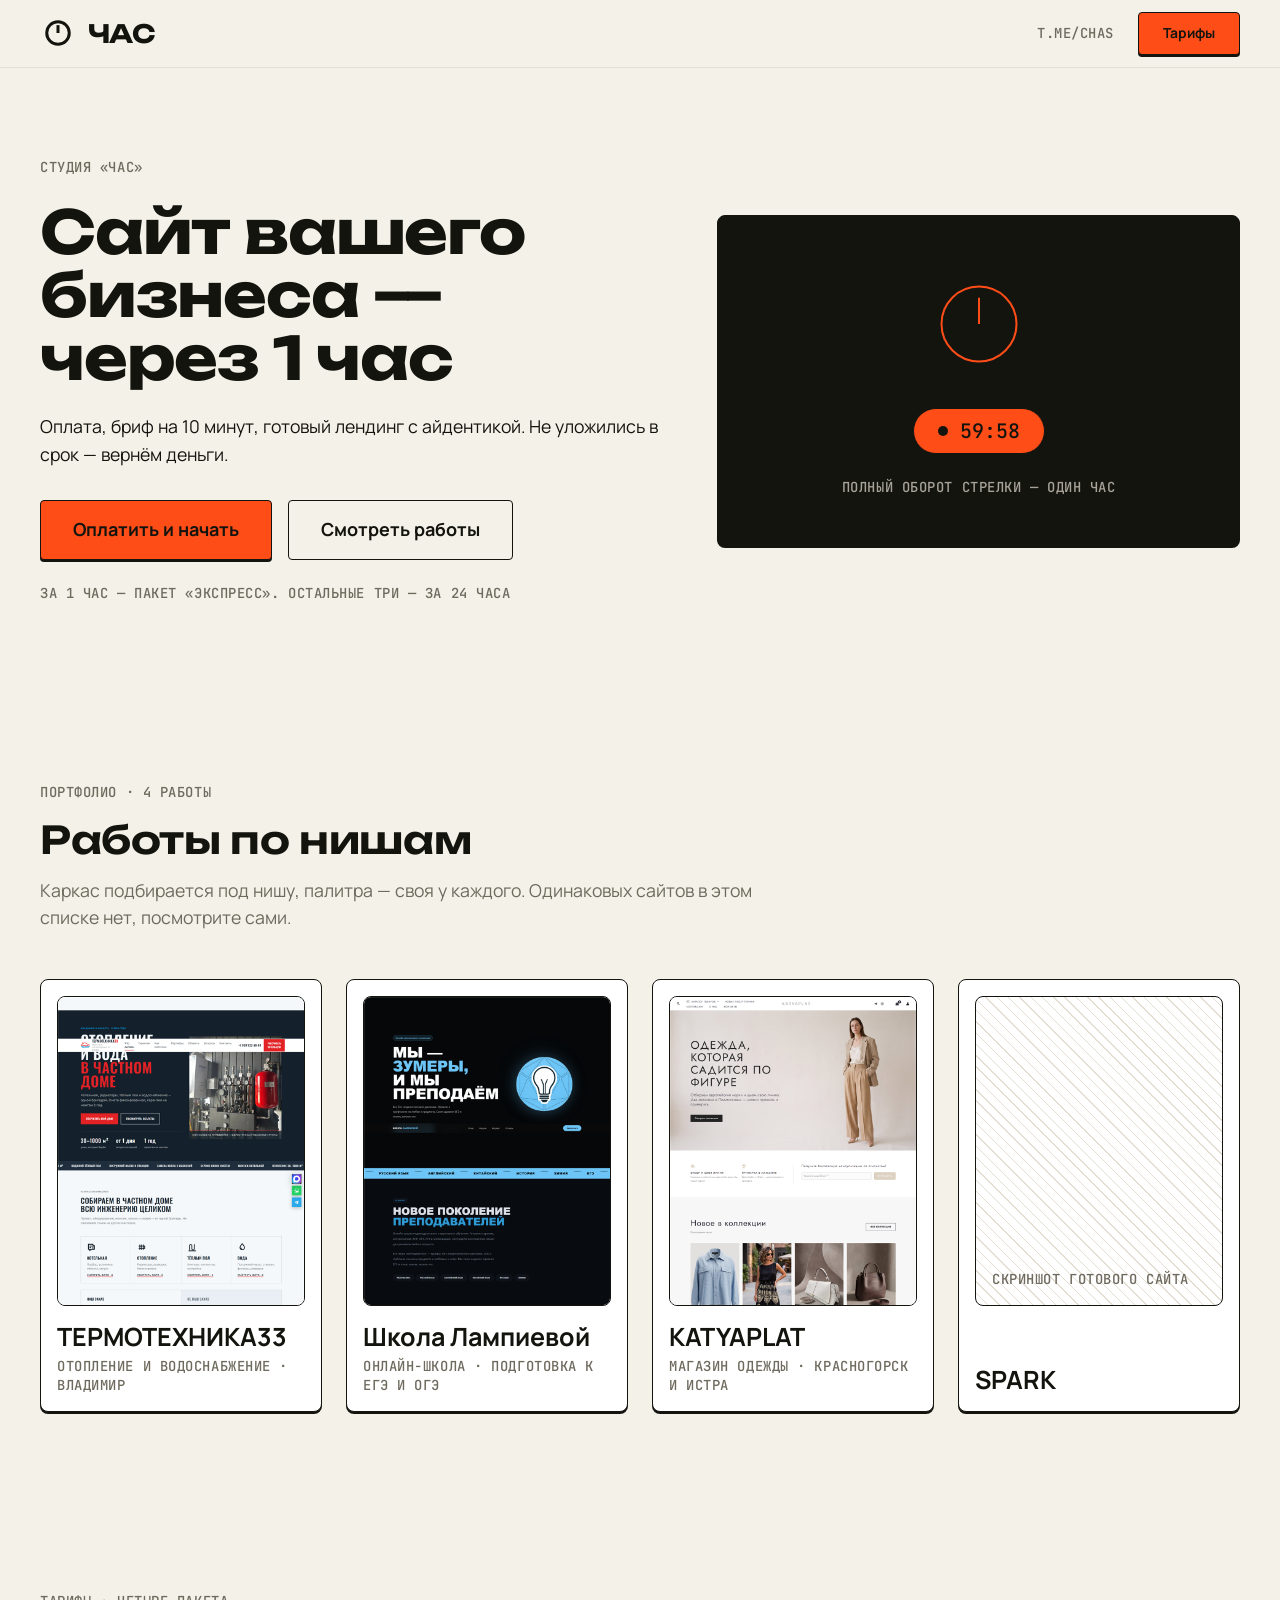
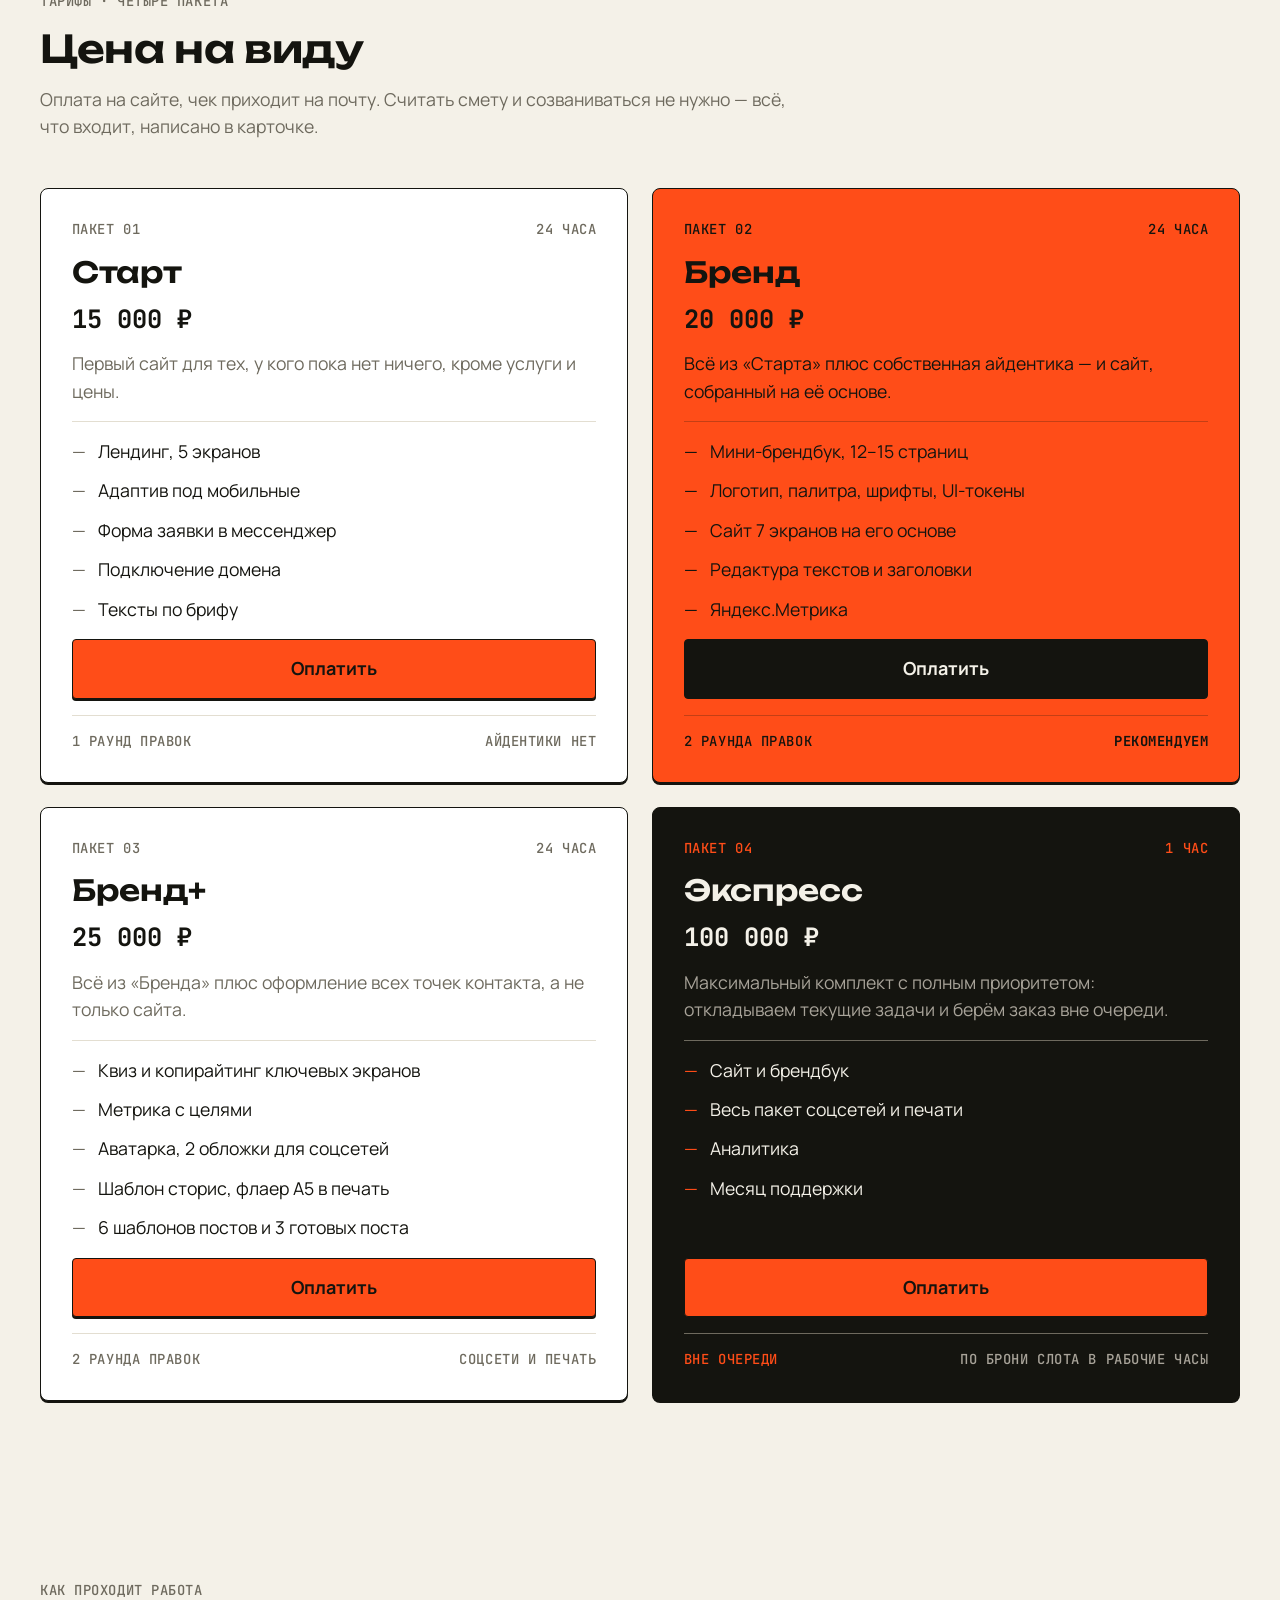
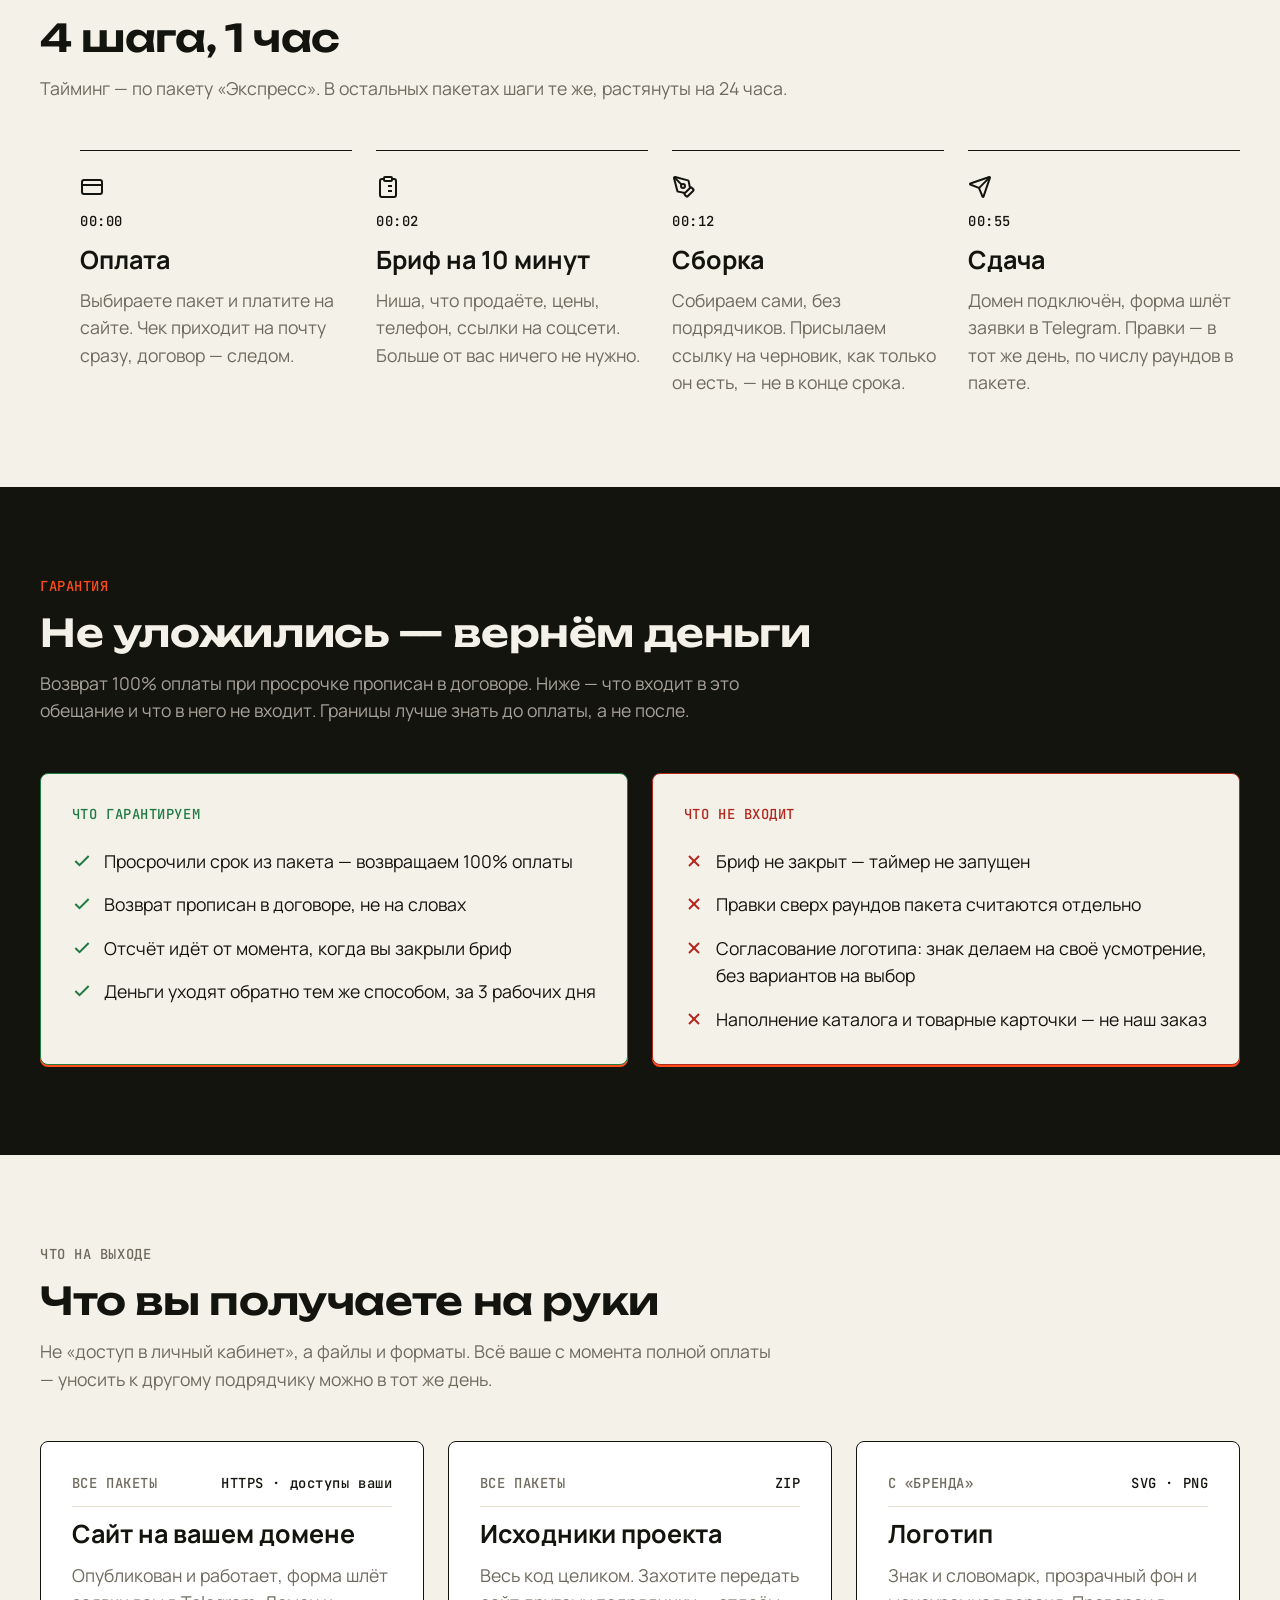
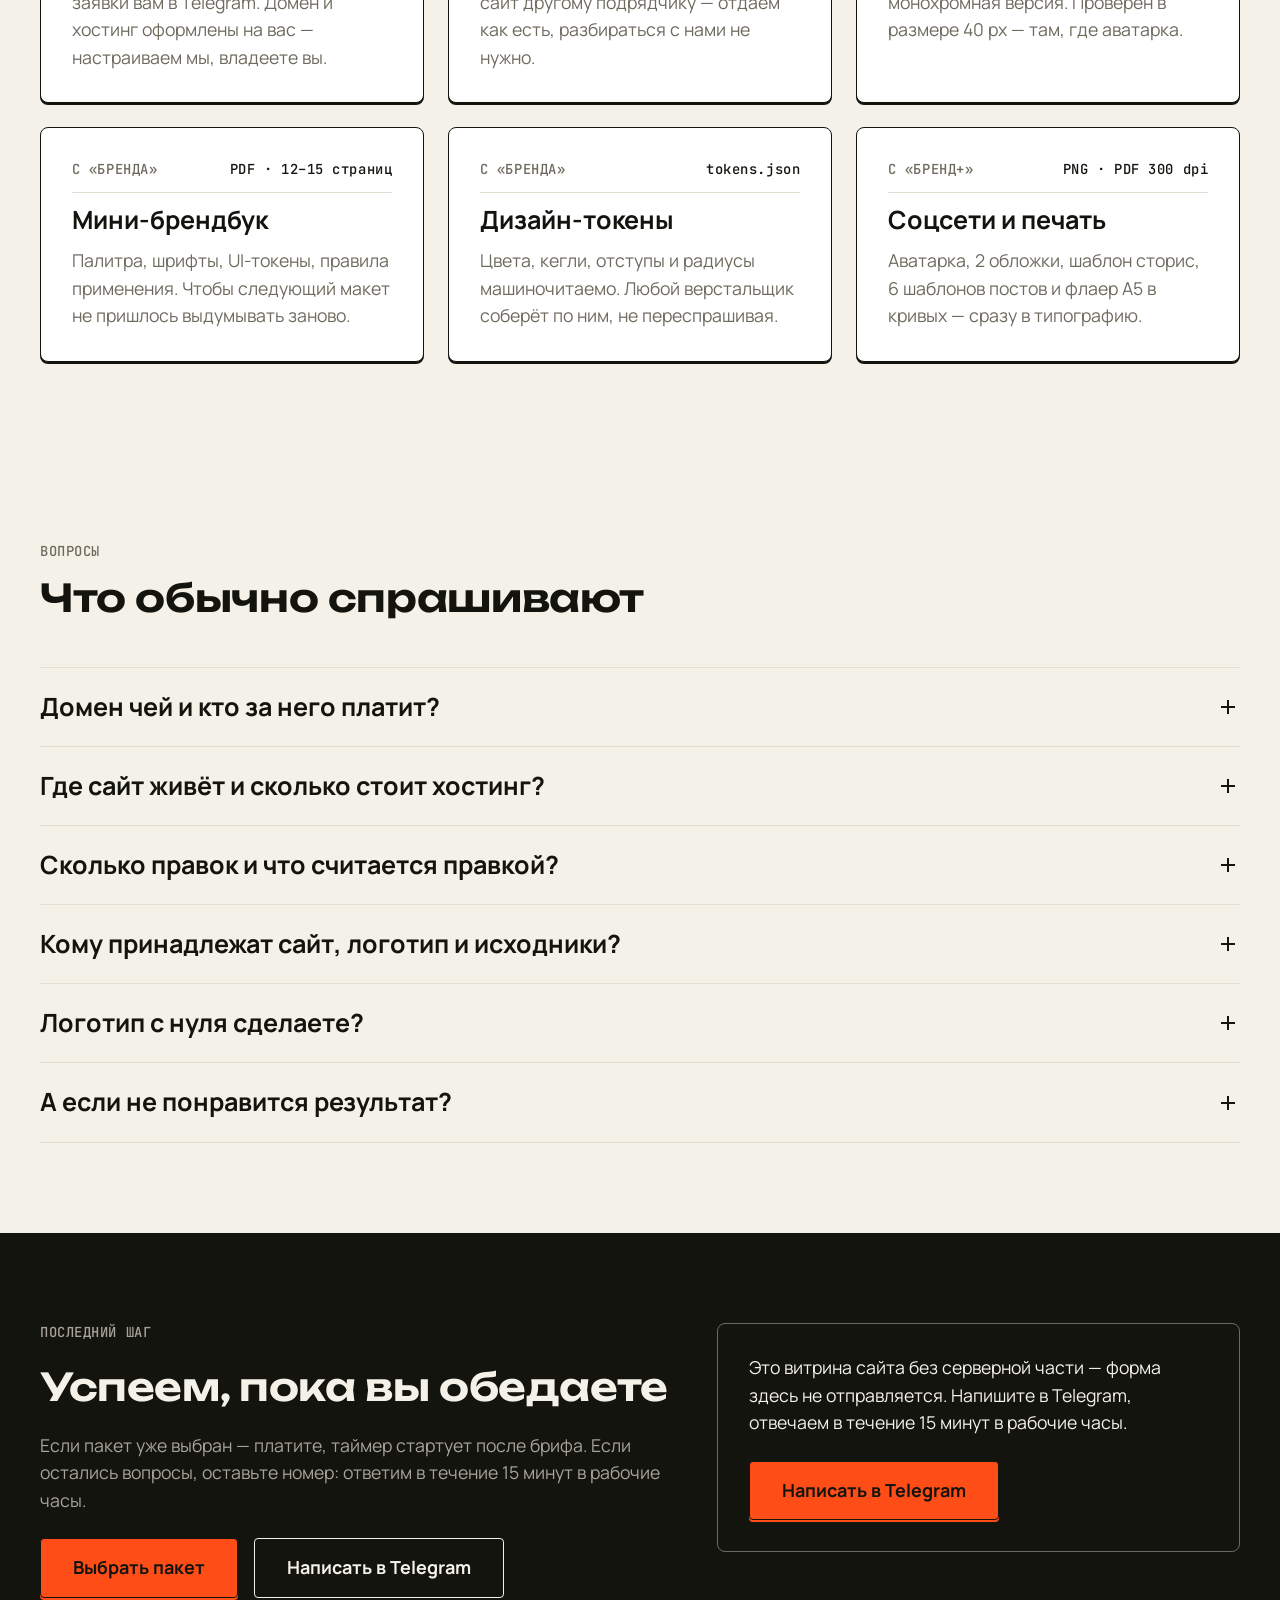
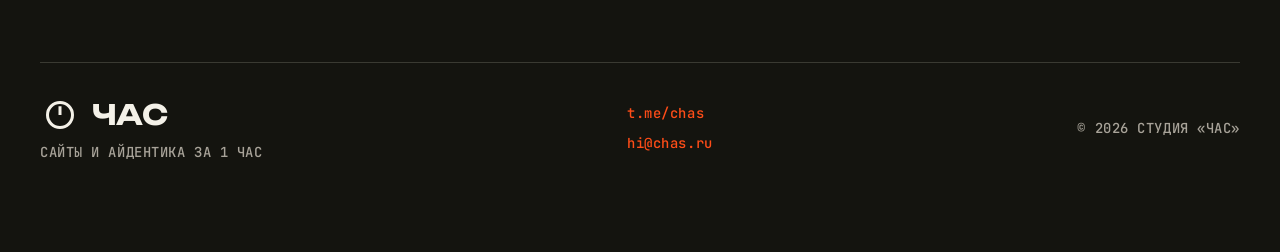
==== index.html @ 3ff7656f "Ссылка на термотехника33.рф, обложка с боевого сайта" ====
<!DOCTYPE html><!--w0lG28VvpjDJCboun5QRL--><html lang="ru"><head><meta charSet="utf-8"/><meta name="viewport" content="width=device-width, initial-scale=1"/><link rel="stylesheet" href="/_next/static/css/fe9b6069bd0e61c2.css" data-precedence="next"/><link rel="stylesheet" href="/_next/static/css/83fba0bb30ec0857.css" data-precedence="next"/><link rel="preload" as="script" fetchPriority="low" href="/_next/static/chunks/webpack-e40e83e618f8a66e.js"/><script src="/_next/static/chunks/4bd1b696-c023c6e3521b1417.js" async=""></script><script src="/_next/static/chunks/255-2b334ff5c2ee7a81.js" async=""></script><script src="/_next/static/chunks/main-app-e3cec0207086b06c.js" async=""></script><script src="/_next/static/chunks/app/page-a2cd450c2ad4a3d1.js" async=""></script><link rel="preload" href="/fonts/unbounded-700-cyrillic.woff2" as="font" type="font/woff2" crossorigin="anonymous"/><link rel="preload" href="/fonts/manrope-400-cyrillic.woff2" as="font" type="font/woff2" crossorigin="anonymous"/><meta name="theme-color" content="#F4F1E8"/><title>Студия «ЧАС» — сайт вашего бизнеса за 1 час</title><meta name="description" content="Лендинг с айдентикой за 24 часа, срочно — за 1 час. 4 пакета от 15 000 ₽, оплата на сайте, бриф на 10 минут. Не уложились в срок — вернём деньги."/><meta name="robots" content="noindex, nofollow"/><meta property="og:title" content="Студия «ЧАС» — сайт вашего бизнеса за 1 час"/><meta property="og:description" content="Лендинг с айдентикой за 24 часа, срочно — за 1 час. 4 пакета от 15 000 ₽, оплата на сайте, бриф на 10 минут. Не уложились в срок — вернём деньги."/><meta property="og:locale" content="ru_RU"/><meta property="og:type" content="website"/><meta name="twitter:card" content="summary"/><meta name="twitter:title" content="Студия «ЧАС» — сайт вашего бизнеса за 1 час"/><meta name="twitter:description" content="Лендинг с айдентикой за 24 часа, срочно — за 1 час. 4 пакета от 15 000 ₽, оплата на сайте, бриф на 10 минут. Не уложились в срок — вернём деньги."/><script>document.documentElement.classList.add('js')</script><script src="/_next/static/chunks/polyfills-42372ed130431b0a.js" noModule=""></script></head><body><div hidden=""><!--$--><!--/$--></div><header class="Header_header__KwdYD"><div class="container Header_inner__DLT3k"><a class="Header_logo____uDV" href="#hero" aria-label="Студия «Час», в начало"><span style="display:inline-flex;align-items:center;gap:var(--s-12);color:currentColor"><svg width="36" height="36" viewBox="0 0 96 96" fill="none" aria-hidden="true" focusable="false"><circle cx="48" cy="48" r="30" stroke="currentColor" stroke-width="8"></circle><path d="M48 48V27" stroke="currentColor" stroke-width="8" stroke-linecap="butt"></path></svg><span style="font-family:var(--font-display);font-weight:700;font-size:25.2px;letter-spacing:-0.02em;line-height:1;text-transform:uppercase">Час</span></span></a><nav class="Header_nav__tNWGY"><a class="caption Header_link__8qxmS" href="https://t.me/chas" rel="noopener noreferrer">t.me/chas</a><a class="btn btn--primary Header_cta__xbIXT" href="#pricing">Тарифы</a></nav></div></header><main><section class="section" id="hero"><div class="container Hero_grid__Vb_sf"><div class="Hero_copy__Ejubl"><p class="caption">Студия «Час»</p><h1 class="h1">Сайт вашего бизнеса — через 1 час</h1><p class="body measure">Оплата, бриф на 10 минут, готовый лендинг с айдентикой. Не уложились в срок — вернём деньги.</p><div class="Hero_actions__m_Jyq"><a class="btn btn--primary" href="#pricing">Оплатить и начать</a><a class="btn btn--secondary" href="#portfolio">Смотреть работы</a></div><p class="caption Hero_footnote__twaV1">За 1 час — пакет «Экспресс». Остальные три — за 24 часа</p></div><div class="Hero_visual__zd_O_"><svg width="120" height="120" viewBox="0 0 96 96" fill="none" aria-hidden="true" focusable="false"><circle cx="48" cy="48" r="30" stroke="var(--c-accent)" stroke-width="1.6"></circle><path d="M48 48V27" stroke="var(--c-accent)" stroke-width="1.6" stroke-linecap="butt"></path></svg><span class="Timer_pill__WrFFc"><span class="Timer_dot__fUPk7" aria-hidden="true"></span><span class="visually-hidden">До сдачи сайта<!-- -->: </span><time class="Timer_value__Te1Tb" aria-live="off">60:00</time></span><p class="caption Hero_visualNote__bNDH7">Полный оборот стрелки — один час</p></div></div></section><section class="section" id="portfolio"><div class="container"><div class="reveal section-head" data-shown="false"><p class="caption">Портфолио · <!-- -->4<!-- --> <!-- -->работы</p><h2 class="h2">Работы по нишам</h2><p class="body measure muted">Каркас подбирается под нишу, палитра — своя у каждого. Одинаковых сайтов в этом списке нет, посмотрите сами.</p></div><ul class="Portfolio_grid__50OxS"><li class="reveal" data-shown="false"><article class="Portfolio_card__An_k1"><img class="Portfolio_cover__23T0Q" src="/works/termotechnika33.png" alt="Сайт «ТЕРМОТЕХНИКА33»" width="800" height="1000" loading="lazy"/><div class="Portfolio_meta__ODNM5"><h3 class="h3"><a class="Portfolio_link___PVyj" href="https://термотехника33.рф/" target="_blank" rel="noopener noreferrer">ТЕРМОТЕХНИКА33</a></h3><p class="caption">Отопление и водоснабжение · Владимир</p></div></article></li><li class="reveal" data-shown="false" style="transition-delay:60ms"><article class="Portfolio_card__An_k1"><img class="Portfolio_cover__23T0Q" src="/works/lampieva-school.png" alt="Сайт «Школа Лампиевой»" width="800" height="1000" loading="lazy"/><div class="Portfolio_meta__ODNM5"><h3 class="h3"><a class="Portfolio_link___PVyj" href="https://lampieva-school.ru/" target="_blank" rel="noopener noreferrer">Школа Лампиевой</a></h3><p class="caption">Онлайн-школа · подготовка к ЕГЭ и ОГЭ</p></div></article></li><li class="reveal" data-shown="false" style="transition-delay:120ms"><article class="Portfolio_card__An_k1"><img class="Portfolio_cover__23T0Q" src="/works/katyaplat.png" alt="Сайт «KATYAPLAT»" width="800" height="1000" loading="lazy"/><div class="Portfolio_meta__ODNM5"><h3 class="h3"><a class="Portfolio_link___PVyj" href="https://katyaplat.ru/" target="_blank" rel="noopener noreferrer">KATYAPLAT</a></h3><p class="caption">Магазин одежды · Красногорск и Истра</p></div></article></li><li class="reveal" data-shown="false" style="transition-delay:180ms"><article class="Portfolio_card__An_k1"><div class="Placeholder_frame__zA3kC " style="aspect-ratio:4 / 5" role="img" aria-label="Плейсхолдер: Скриншот готового сайта"><span class="caption Placeholder_brief__mfBIZ">Скриншот готового сайта</span></div><div class="Portfolio_meta__ODNM5"><h3 class="h3">SPARK</h3></div></article></li></ul></div></section><section class="section" id="pricing"><div class="container"><div class="reveal section-head" data-shown="false"><p class="caption">Тарифы · четыре пакета</p><h2 class="h2">Цена на виду</h2><p class="body measure muted">Оплата на сайте, чек приходит на почту. Считать смету и созваниваться не нужно — всё, что входит, написано в карточке.</p></div><ul class="Pricing_grid__w9LVN"><li class="reveal" data-shown="false"><article class="Pricing_card__aZyV5 Pricing_plain__3xc_U"><header class="Pricing_head__zY_Sp"><span class="caption">Пакет <!-- -->01</span><span class="caption">24 часа</span></header><h3 class="Pricing_name__Lrkcx">Старт</h3><p class="Pricing_price__HGSH_">15 000 ₽</p><p class="body Pricing_lead__wjrGL">Первый сайт для тех, у кого пока нет ничего, кроме услуги и цены.</p><hr class="rule"/><ul class="Pricing_items__uuDQp"><li class="Pricing_item__GRanO"><span class="Pricing_dash__gfvEg" aria-hidden="true">—</span><span>Лендинг, 5 экранов</span></li><li class="Pricing_item__GRanO"><span class="Pricing_dash__gfvEg" aria-hidden="true">—</span><span>Адаптив под мобильные</span></li><li class="Pricing_item__GRanO"><span class="Pricing_dash__gfvEg" aria-hidden="true">—</span><span>Форма заявки в мессенджер</span></li><li class="Pricing_item__GRanO"><span class="Pricing_dash__gfvEg" aria-hidden="true">—</span><span>Подключение домена</span></li><li class="Pricing_item__GRanO"><span class="Pricing_dash__gfvEg" aria-hidden="true">—</span><span>Тексты по брифу</span></li></ul><a class="btn btn--primary Pricing_cta__RH7qG" href="https://t.me/chas" data-pay="start">Оплатить</a><hr class="rule"/><footer class="Pricing_foot__WjxyM"><span class="caption">1 раунд правок</span><span class="caption Pricing_note___xLft">айдентики нет</span></footer></article></li><li class="reveal" data-shown="false" style="transition-delay:80ms"><article class="Pricing_card__aZyV5 Pricing_accent__w6mdG"><header class="Pricing_head__zY_Sp"><span class="caption">Пакет <!-- -->02</span><span class="caption">24 часа</span></header><h3 class="Pricing_name__Lrkcx">Бренд</h3><p class="Pricing_price__HGSH_">20 000 ₽</p><p class="body Pricing_lead__wjrGL">Всё из «Старта» плюс собственная айдентика — и сайт, собранный на её основе.</p><hr class="rule"/><ul class="Pricing_items__uuDQp"><li class="Pricing_item__GRanO"><span class="Pricing_dash__gfvEg" aria-hidden="true">—</span><span>Мини-брендбук, 12–15 страниц</span></li><li class="Pricing_item__GRanO"><span class="Pricing_dash__gfvEg" aria-hidden="true">—</span><span>Логотип, палитра, шрифты, UI-токены</span></li><li class="Pricing_item__GRanO"><span class="Pricing_dash__gfvEg" aria-hidden="true">—</span><span>Сайт 7 экранов на его основе</span></li><li class="Pricing_item__GRanO"><span class="Pricing_dash__gfvEg" aria-hidden="true">—</span><span>Редактура текстов и заголовки</span></li><li class="Pricing_item__GRanO"><span class="Pricing_dash__gfvEg" aria-hidden="true">—</span><span>Яндекс.Метрика</span></li></ul><a class="btn btn--primary Pricing_cta__RH7qG" href="https://t.me/chas" data-pay="brand">Оплатить</a><hr class="rule"/><footer class="Pricing_foot__WjxyM"><span class="caption">2 раунда правок</span><span class="caption Pricing_recommended__5I3Ma">рекомендуем</span></footer></article></li><li class="reveal" data-shown="false"><article class="Pricing_card__aZyV5 Pricing_plain__3xc_U"><header class="Pricing_head__zY_Sp"><span class="caption">Пакет <!-- -->03</span><span class="caption">24 часа</span></header><h3 class="Pricing_name__Lrkcx">Бренд+</h3><p class="Pricing_price__HGSH_">25 000 ₽</p><p class="body Pricing_lead__wjrGL">Всё из «Бренда» плюс оформление всех точек контакта, а не только сайта.</p><hr class="rule"/><ul class="Pricing_items__uuDQp"><li class="Pricing_item__GRanO"><span class="Pricing_dash__gfvEg" aria-hidden="true">—</span><span>Квиз и копирайтинг ключевых экранов</span></li><li class="Pricing_item__GRanO"><span class="Pricing_dash__gfvEg" aria-hidden="true">—</span><span>Метрика с целями</span></li><li class="Pricing_item__GRanO"><span class="Pricing_dash__gfvEg" aria-hidden="true">—</span><span>Аватарка, 2 обложки для соцсетей</span></li><li class="Pricing_item__GRanO"><span class="Pricing_dash__gfvEg" aria-hidden="true">—</span><span>Шаблон сторис, флаер А5 в печать</span></li><li class="Pricing_item__GRanO"><span class="Pricing_dash__gfvEg" aria-hidden="true">—</span><span>6 шаблонов постов и 3 готовых поста</span></li></ul><a class="btn btn--primary Pricing_cta__RH7qG" href="https://t.me/chas" data-pay="brand-plus">Оплатить</a><hr class="rule"/><footer class="Pricing_foot__WjxyM"><span class="caption">2 раунда правок</span><span class="caption Pricing_note___xLft">соцсети и печать</span></footer></article></li><li class="reveal" data-shown="false" style="transition-delay:80ms"><article class="Pricing_card__aZyV5 Pricing_dark__ipKh3"><header class="Pricing_head__zY_Sp"><span class="caption">Пакет <!-- -->04</span><span class="caption">1 час</span></header><h3 class="Pricing_name__Lrkcx">Экспресс</h3><p class="Pricing_price__HGSH_">100 000 ₽</p><p class="body Pricing_lead__wjrGL">Максимальный комплект с полным приоритетом: откладываем текущие задачи и берём заказ вне очереди.</p><hr class="rule"/><ul class="Pricing_items__uuDQp"><li class="Pricing_item__GRanO"><span class="Pricing_dash__gfvEg" aria-hidden="true">—</span><span>Сайт и брендбук</span></li><li class="Pricing_item__GRanO"><span class="Pricing_dash__gfvEg" aria-hidden="true">—</span><span>Весь пакет соцсетей и печати</span></li><li class="Pricing_item__GRanO"><span class="Pricing_dash__gfvEg" aria-hidden="true">—</span><span>Аналитика</span></li><li class="Pricing_item__GRanO"><span class="Pricing_dash__gfvEg" aria-hidden="true">—</span><span>Месяц поддержки</span></li></ul><a class="btn btn--primary Pricing_cta__RH7qG" href="https://t.me/chas" data-pay="express">Оплатить</a><hr class="rule"/><footer class="Pricing_foot__WjxyM"><span class="caption">вне очереди</span><span class="caption Pricing_note___xLft">по брони слота в рабочие часы</span></footer></article></li></ul></div></section><section class="section" id="process"><div class="container"><div class="reveal section-head" data-shown="false"><p class="caption">Как проходит работа</p><h2 class="h2">4 шага, 1 час</h2><p class="body measure muted">Тайминг — по пакету «Экспресс». В остальных пакетах шаги те же, растянуты на 24 часа.</p></div><ol class="Process_grid__hJzsU"><li class="reveal Process_step__CJqDl" data-shown="false"><svg xmlns="http://www.w3.org/2000/svg" width="24" height="24" viewBox="0 0 24 24" fill="none" stroke="currentColor" stroke-width="2" stroke-linecap="butt" stroke-linejoin="miter" class="lucide lucide-credit-card" aria-hidden="true"><rect width="20" height="14" x="2" y="5" rx="2"></rect><line x1="2" x2="22" y1="10" y2="10"></line></svg><p class="mono Process_time__Ngb9d">00:00</p><h3 class="h3">Оплата</h3><p class="body muted">Выбираете пакет и платите на сайте. Чек приходит на почту сразу, договор — следом.</p></li><li class="reveal Process_step__CJqDl" data-shown="false" style="transition-delay:60ms"><svg xmlns="http://www.w3.org/2000/svg" width="24" height="24" viewBox="0 0 24 24" fill="none" stroke="currentColor" stroke-width="2" stroke-linecap="butt" stroke-linejoin="miter" class="lucide lucide-clipboard-list" aria-hidden="true"><rect width="8" height="4" x="8" y="2" rx="1" ry="1"></rect><path d="M16 4h2a2 2 0 0 1 2 2v14a2 2 0 0 1-2 2H6a2 2 0 0 1-2-2V6a2 2 0 0 1 2-2h2"></path><path d="M12 11h4"></path><path d="M12 16h4"></path><path d="M8 11h.01"></path><path d="M8 16h.01"></path></svg><p class="mono Process_time__Ngb9d">00:02</p><h3 class="h3">Бриф на 10 минут</h3><p class="body muted">Ниша, что продаёте, цены, телефон, ссылки на соцсети. Больше от вас ничего не нужно.</p></li><li class="reveal Process_step__CJqDl" data-shown="false" style="transition-delay:120ms"><svg xmlns="http://www.w3.org/2000/svg" width="24" height="24" viewBox="0 0 24 24" fill="none" stroke="currentColor" stroke-width="2" stroke-linecap="butt" stroke-linejoin="miter" class="lucide lucide-pen-tool" aria-hidden="true"><path d="M15.707 21.293a1 1 0 0 1-1.414 0l-1.586-1.586a1 1 0 0 1 0-1.414l5.586-5.586a1 1 0 0 1 1.414 0l1.586 1.586a1 1 0 0 1 0 1.414z"></path><path d="m18 13-1.375-6.874a1 1 0 0 0-.746-.776L3.235 2.028a1 1 0 0 0-1.207 1.207L5.35 15.879a1 1 0 0 0 .776.746L13 18"></path><path d="m2.3 2.3 7.286 7.286"></path><circle cx="11" cy="11" r="2"></circle></svg><p class="mono Process_time__Ngb9d">00:12</p><h3 class="h3">Сборка</h3><p class="body muted">Собираем сами, без подрядчиков. Присылаем ссылку на черновик, как только он есть, — не в конце срока.</p></li><li class="reveal Process_step__CJqDl" data-shown="false" style="transition-delay:180ms"><svg xmlns="http://www.w3.org/2000/svg" width="24" height="24" viewBox="0 0 24 24" fill="none" stroke="currentColor" stroke-width="2" stroke-linecap="butt" stroke-linejoin="miter" class="lucide lucide-send" aria-hidden="true"><path d="M14.536 21.686a.5.5 0 0 0 .937-.024l6.5-19a.496.496 0 0 0-.635-.635l-19 6.5a.5.5 0 0 0-.024.937l7.93 3.18a2 2 0 0 1 1.112 1.11z"></path><path d="m21.854 2.147-10.94 10.939"></path></svg><p class="mono Process_time__Ngb9d">00:55</p><h3 class="h3">Сдача</h3><p class="body muted">Домен подключён, форма шлёт заявки в Telegram. Правки — в тот же день, по числу раундов в пакете.</p></li></ol></div></section><section class="section section--ink" id="guarantee"><div class="container"><div class="reveal section-head" data-shown="false"><p class="caption">Гарантия</p><h2 class="h2">Не уложились — вернём деньги</h2><p class="body measure muted">Возврат 100% оплаты при просрочке прописан в договоре. Ниже — что входит в это обещание и что в него не входит. Границы лучше знать до оплаты, а не после.</p></div><div class="Guarantee_grid__dq3Ql"><div class="reveal" data-shown="false"><div class="Guarantee_panel__Gtzbd Guarantee_yes__zpXRB"><p class="caption Guarantee_panelHead__s3_la">Что гарантируем</p><ul class="Guarantee_list__QtNt8"><li class="Guarantee_item__DEkEh"><svg xmlns="http://www.w3.org/2000/svg" width="20" height="20" viewBox="0 0 24 24" fill="none" stroke="currentColor" stroke-width="2.4" stroke-linecap="butt" stroke-linejoin="miter" class="lucide lucide-check" aria-hidden="true"><path d="M20 6 9 17l-5-5"></path></svg><span class="body">Просрочили срок из пакета — возвращаем 100% оплаты</span></li><li class="Guarantee_item__DEkEh"><svg xmlns="http://www.w3.org/2000/svg" width="20" height="20" viewBox="0 0 24 24" fill="none" stroke="currentColor" stroke-width="2.4" stroke-linecap="butt" stroke-linejoin="miter" class="lucide lucide-check" aria-hidden="true"><path d="M20 6 9 17l-5-5"></path></svg><span class="body">Возврат прописан в договоре, не на словах</span></li><li class="Guarantee_item__DEkEh"><svg xmlns="http://www.w3.org/2000/svg" width="20" height="20" viewBox="0 0 24 24" fill="none" stroke="currentColor" stroke-width="2.4" stroke-linecap="butt" stroke-linejoin="miter" class="lucide lucide-check" aria-hidden="true"><path d="M20 6 9 17l-5-5"></path></svg><span class="body">Отсчёт идёт от момента, когда вы закрыли бриф</span></li><li class="Guarantee_item__DEkEh"><svg xmlns="http://www.w3.org/2000/svg" width="20" height="20" viewBox="0 0 24 24" fill="none" stroke="currentColor" stroke-width="2.4" stroke-linecap="butt" stroke-linejoin="miter" class="lucide lucide-check" aria-hidden="true"><path d="M20 6 9 17l-5-5"></path></svg><span class="body">Деньги уходят обратно тем же способом, за 3 рабочих дня</span></li></ul></div></div><div class="reveal" data-shown="false" style="transition-delay:80ms"><div class="Guarantee_panel__Gtzbd Guarantee_no___UJED"><p class="caption Guarantee_panelHead__s3_la">Что не входит</p><ul class="Guarantee_list__QtNt8"><li class="Guarantee_item__DEkEh"><svg xmlns="http://www.w3.org/2000/svg" width="20" height="20" viewBox="0 0 24 24" fill="none" stroke="currentColor" stroke-width="2.4" stroke-linecap="butt" stroke-linejoin="miter" class="lucide lucide-x" aria-hidden="true"><path d="M18 6 6 18"></path><path d="m6 6 12 12"></path></svg><span class="body">Бриф не закрыт — таймер не запущен</span></li><li class="Guarantee_item__DEkEh"><svg xmlns="http://www.w3.org/2000/svg" width="20" height="20" viewBox="0 0 24 24" fill="none" stroke="currentColor" stroke-width="2.4" stroke-linecap="butt" stroke-linejoin="miter" class="lucide lucide-x" aria-hidden="true"><path d="M18 6 6 18"></path><path d="m6 6 12 12"></path></svg><span class="body">Правки сверх раундов пакета считаются отдельно</span></li><li class="Guarantee_item__DEkEh"><svg xmlns="http://www.w3.org/2000/svg" width="20" height="20" viewBox="0 0 24 24" fill="none" stroke="currentColor" stroke-width="2.4" stroke-linecap="butt" stroke-linejoin="miter" class="lucide lucide-x" aria-hidden="true"><path d="M18 6 6 18"></path><path d="m6 6 12 12"></path></svg><span class="body">Согласование логотипа: знак делаем на своё усмотрение, без вариантов на выбор</span></li><li class="Guarantee_item__DEkEh"><svg xmlns="http://www.w3.org/2000/svg" width="20" height="20" viewBox="0 0 24 24" fill="none" stroke="currentColor" stroke-width="2.4" stroke-linecap="butt" stroke-linejoin="miter" class="lucide lucide-x" aria-hidden="true"><path d="M18 6 6 18"></path><path d="m6 6 12 12"></path></svg><span class="body">Наполнение каталога и товарные карточки — не наш заказ</span></li></ul></div></div></div></div></section><section class="section" id="deliverables"><div class="container"><div class="reveal section-head" data-shown="false"><p class="caption">Что на выходе</p><h2 class="h2">Что вы получаете на руки</h2><p class="body measure muted">Не «доступ в личный кабинет», а файлы и форматы. Всё ваше с момента полной оплаты — уносить к другому подрядчику можно в тот же день.</p></div><ul class="Deliverables_grid__rjXly"><li class="reveal" data-shown="false"><article class="Deliverables_card__Y6EzG"><header class="Deliverables_head__VdzIV"><span class="caption">все пакеты</span><span class="mono Deliverables_format__AYb0G">HTTPS · доступы ваши</span></header><h3 class="h3">Сайт на вашем домене</h3><p class="body muted">Опубликован и работает, форма шлёт заявки вам в Telegram. Домен и хостинг оформлены на вас — настраиваем мы, владеете вы.</p></article></li><li class="reveal" data-shown="false" style="transition-delay:60ms"><article class="Deliverables_card__Y6EzG"><header class="Deliverables_head__VdzIV"><span class="caption">все пакеты</span><span class="mono Deliverables_format__AYb0G">ZIP</span></header><h3 class="h3">Исходники проекта</h3><p class="body muted">Весь код целиком. Захотите передать сайт другому подрядчику — отдаём как есть, разбираться с нами не нужно.</p></article></li><li class="reveal" data-shown="false" style="transition-delay:120ms"><article class="Deliverables_card__Y6EzG"><header class="Deliverables_head__VdzIV"><span class="caption">с «Бренда»</span><span class="mono Deliverables_format__AYb0G">SVG · PNG</span></header><h3 class="h3">Логотип</h3><p class="body muted">Знак и словомарк, прозрачный фон и монохромная версия. Проверен в размере 40 px — там, где аватарка.</p></article></li><li class="reveal" data-shown="false"><article class="Deliverables_card__Y6EzG"><header class="Deliverables_head__VdzIV"><span class="caption">с «Бренда»</span><span class="mono Deliverables_format__AYb0G">PDF · 12–15 страниц</span></header><h3 class="h3">Мини-брендбук</h3><p class="body muted">Палитра, шрифты, UI-токены, правила применения. Чтобы следующий макет не пришлось выдумывать заново.</p></article></li><li class="reveal" data-shown="false" style="transition-delay:60ms"><article class="Deliverables_card__Y6EzG"><header class="Deliverables_head__VdzIV"><span class="caption">с «Бренда»</span><span class="mono Deliverables_format__AYb0G">tokens.json</span></header><h3 class="h3">Дизайн-токены</h3><p class="body muted">Цвета, кегли, отступы и радиусы машиночитаемо. Любой верстальщик соберёт по ним, не переспрашивая.</p></article></li><li class="reveal" data-shown="false" style="transition-delay:120ms"><article class="Deliverables_card__Y6EzG"><header class="Deliverables_head__VdzIV"><span class="caption">с «Бренд+»</span><span class="mono Deliverables_format__AYb0G">PNG · PDF 300 dpi</span></header><h3 class="h3">Соцсети и печать</h3><p class="body muted">Аватарка, 2 обложки, шаблон сторис, 6 шаблонов постов и флаер А5 в кривых — сразу в типографию.</p></article></li></ul></div></section><section class="section" id="faq"><div class="container"><div class="reveal section-head" data-shown="false"><p class="caption">Вопросы</p><h2 class="h2">Что обычно спрашивают</h2></div><div class="reveal" data-shown="false"><ul class="Faq_list__k2OUc"><li class="Faq_item__c0Hbv"><h3><button type="button" class="Faq_trigger__dGKm2" aria-expanded="false" aria-controls="faq-panel-0" id="faq-trigger-0"><span class="Faq_question__UdkUq">Домен чей и кто за него платит?</span><svg xmlns="http://www.w3.org/2000/svg" width="24" height="24" viewBox="0 0 24 24" fill="none" stroke="currentColor" stroke-width="2" stroke-linecap="butt" stroke-linejoin="miter" class="lucide lucide-plus" aria-hidden="true"><path d="M5 12h14"></path><path d="M12 5v14"></path></svg></button></h3><div id="faq-panel-0" role="region" aria-labelledby="faq-trigger-0" class="Faq_panel__IXJDl" data-open="false" inert=""><div class="Faq_panelInner__cXvfm"><p class="body measure">Домен покупаете вы, на своё имя, — примерно 200–1500 ₽ в год в зависимости от зоны. Так правильно: домен ваш актив, и уйти с ним вы можете в любой момент, ни у кого не спрашивая. Подключаем его к сайту сами, это входит в любой пакет. Если домена ещё нет, поможем выбрать за 5 минут на брифе.</p></div></div></li><li class="Faq_item__c0Hbv"><h3><button type="button" class="Faq_trigger__dGKm2" aria-expanded="false" aria-controls="faq-panel-1" id="faq-trigger-1"><span class="Faq_question__UdkUq">Где сайт живёт и сколько стоит хостинг?</span><svg xmlns="http://www.w3.org/2000/svg" width="24" height="24" viewBox="0 0 24 24" fill="none" stroke="currentColor" stroke-width="2" stroke-linecap="butt" stroke-linejoin="miter" class="lucide lucide-plus" aria-hidden="true"><path d="M5 12h14"></path><path d="M12 5v14"></path></svg></button></h3><div id="faq-panel-1" role="region" aria-labelledby="faq-trigger-1" class="Faq_panel__IXJDl" data-open="false" inert=""><div class="Faq_panelInner__cXvfm"><p class="body measure">Хостинг вы оплачиваете сами, напрямую регистратору — от 200 ₽ в месяц за лендинг. Мы не перепродаём хостинг и не держим ваш сайт у себя: счёт и доступы ваши, а значит никто не сможет отключить сайт в обход вас. Настройку и публикацию берём на себя, это входит в цену пакета.</p><p class="body measure Faq_disclosure__WfGTR">Рекомендуем REG.RU — там у нас партнёрская программа, и мы получаем от них процент. Для вас цена та же; если хотите другого хостера, настроим на нём.</p></div></div></li><li class="Faq_item__c0Hbv"><h3><button type="button" class="Faq_trigger__dGKm2" aria-expanded="false" aria-controls="faq-panel-2" id="faq-trigger-2"><span class="Faq_question__UdkUq">Сколько правок и что считается правкой?</span><svg xmlns="http://www.w3.org/2000/svg" width="24" height="24" viewBox="0 0 24 24" fill="none" stroke="currentColor" stroke-width="2" stroke-linecap="butt" stroke-linejoin="miter" class="lucide lucide-plus" aria-hidden="true"><path d="M5 12h14"></path><path d="M12 5v14"></path></svg></button></h3><div id="faq-panel-2" role="region" aria-labelledby="faq-trigger-2" class="Faq_panel__IXJDl" data-open="false" inert=""><div class="Faq_panelInner__cXvfm"><p class="body measure">В «Старте» — 1 раунд, в «Бренде» и «Бренд+» — 2. Раунд — это один список: текст, фото, порядок блоков, цвета в пределах палитры. Переделка структуры или новая ниша — это новый заказ, скажем об этом сразу.</p></div></div></li><li class="Faq_item__c0Hbv"><h3><button type="button" class="Faq_trigger__dGKm2" aria-expanded="false" aria-controls="faq-panel-3" id="faq-trigger-3"><span class="Faq_question__UdkUq">Кому принадлежат сайт, логотип и исходники?</span><svg xmlns="http://www.w3.org/2000/svg" width="24" height="24" viewBox="0 0 24 24" fill="none" stroke="currentColor" stroke-width="2" stroke-linecap="butt" stroke-linejoin="miter" class="lucide lucide-plus" aria-hidden="true"><path d="M5 12h14"></path><path d="M12 5v14"></path></svg></button></h3><div id="faq-panel-3" role="region" aria-labelledby="faq-trigger-3" class="Faq_panel__IXJDl" data-open="false" inert=""><div class="Faq_panelInner__cXvfm"><p class="body measure">Вам, целиком, с момента полной оплаты. Отдаём исходники, шрифты со свободной лицензией, логотип в SVG и PNG, tokens.json. Права на использование в портфолио оставляем за собой — если против, скажите на брифе.</p></div></div></li><li class="Faq_item__c0Hbv"><h3><button type="button" class="Faq_trigger__dGKm2" aria-expanded="false" aria-controls="faq-panel-4" id="faq-trigger-4"><span class="Faq_question__UdkUq">Логотип с нуля сделаете?</span><svg xmlns="http://www.w3.org/2000/svg" width="24" height="24" viewBox="0 0 24 24" fill="none" stroke="currentColor" stroke-width="2" stroke-linecap="butt" stroke-linejoin="miter" class="lucide lucide-plus" aria-hidden="true"><path d="M5 12h14"></path><path d="M12 5v14"></path></svg></button></h3><div id="faq-panel-4" role="region" aria-labelledby="faq-trigger-4" class="Faq_panel__IXJDl" data-open="false" inert=""><div class="Faq_panelInner__cXvfm"><p class="body measure">Да, но знак рисуем на своё усмотрение: вариантов на выбор и раундов согласования логотипа нет. Это и есть плата за срок — за час эскизы не обсуждают. На брифе берём нишу, характер и то, что вам точно не подходит, дальше решаем сами. Если логотип уже есть — оставляем ваш и приводим в порядок.</p></div></div></li><li class="Faq_item__c0Hbv"><h3><button type="button" class="Faq_trigger__dGKm2" aria-expanded="false" aria-controls="faq-panel-5" id="faq-trigger-5"><span class="Faq_question__UdkUq">А если не понравится результат?</span><svg xmlns="http://www.w3.org/2000/svg" width="24" height="24" viewBox="0 0 24 24" fill="none" stroke="currentColor" stroke-width="2" stroke-linecap="butt" stroke-linejoin="miter" class="lucide lucide-plus" aria-hidden="true"><path d="M5 12h14"></path><path d="M12 5v14"></path></svg></button></h3><div id="faq-panel-5" role="region" aria-labelledby="faq-trigger-5" class="Faq_panel__IXJDl" data-open="false" inert=""><div class="Faq_panelInner__cXvfm"><p class="body measure">Показываем черновик в процессе, а не в конце: развернуться можно на середине. Если после раундов правок сайт не устраивает — не публикуем, макет остаётся у нас, вы платите половину. Просрочка срока — отдельная история, там возврат полный.</p></div></div></li></ul></div></div></section><section class="section section--ink" id="contact"><div class="container"><div class="FinalCta_grid__BQkF7"><div class="reveal FinalCta_copy__FZ2ks" data-shown="false"><p class="caption">Последний шаг</p><h2 class="h2">Успеем, пока вы обедаете</h2><p class="body measure muted">Если пакет уже выбран — платите, таймер стартует после брифа. Если остались вопросы, оставьте номер: ответим в течение 15 минут в рабочие часы.</p><div class="FinalCta_actions__tsyb4"><a class="btn btn--primary" href="#pricing">Выбрать пакет</a><a class="btn btn--secondary" href="https://t.me/chas" rel="noopener noreferrer">Написать в Telegram</a></div></div><div class="reveal" data-shown="false" style="transition-delay:80ms"><div class="LeadForm_static__ApK2Z"><p class="body">Это витрина сайта без серверной части — форма здесь не отправляется. Напишите в Telegram, отвечаем в течение 15 минут в рабочие часы.</p><a class="btn btn--primary" href="https://t.me/chas" rel="noopener noreferrer">Написать в Telegram</a></div></div></div><hr class="rule FinalCta_divider__Wmjpp"/><footer class="FinalCta_footer__1Exbl"><div class="FinalCta_brand__yE8Da"><span style="display:inline-flex;align-items:center;gap:var(--s-12);color:var(--c-secondary)"><svg width="40" height="40" viewBox="0 0 96 96" fill="none" aria-hidden="true" focusable="false"><circle cx="48" cy="48" r="30" stroke="var(--c-secondary)" stroke-width="7.2"></circle><path d="M48 48V27" stroke="var(--c-secondary)" stroke-width="7.2" stroke-linecap="butt"></path></svg><span style="font-family:var(--font-display);font-weight:700;font-size:28px;letter-spacing:-0.02em;line-height:1;text-transform:uppercase">Час</span></span><p class="caption">Сайты и айдентика за 1 час</p></div><div class="FinalCta_contacts__Pr3M_"><a class="mono FinalCta_link__HD4m2" href="https://t.me/chas" rel="noopener noreferrer">t.me/chas</a><a class="mono FinalCta_link__HD4m2" href="mailto:hi@chas.ru">hi@chas.ru</a></div><p class="caption FinalCta_copyright__HSAit">© <!-- -->2026<!-- --> Студия «Час»</p></footer></div></section></main><!--$--><!--/$--><script src="/_next/static/chunks/webpack-e40e83e618f8a66e.js" id="_R_" async=""></script><script>(self.__next_f=self.__next_f||[]).push([0])</script><script>self.__next_f.push([1,"1:\"$Sreact.fragment\"\n2:I[9766,[],\"\"]\n3:I[8924,[],\"\"]\n11:I[7150,[],\"\"]\n:HL[\"/_next/static/css/fe9b6069bd0e61c2.css\",\"style\"]\n:HL[\"/_next/static/css/83fba0bb30ec0857.css\",\"style\"]\n"])</script><script>self.__next_f.push([1,"0:{\"P\":null,\"b\":\"w0lG28VvpjDJCboun5QRL\",\"p\":\"\",\"c\":[\"\",\"\"],\"i\":false,\"f\":[[[\"\",{\"children\":[\"__PAGE__\",{}]},\"$undefined\",\"$undefined\",true],[\"\",[\"$\",\"$1\",\"c\",{\"children\":[[[\"$\",\"link\",\"0\",{\"rel\":\"stylesheet\",\"href\":\"/_next/static/css/fe9b6069bd0e61c2.css\",\"precedence\":\"next\",\"crossOrigin\":\"$undefined\",\"nonce\":\"$undefined\"}]],[\"$\",\"html\",null,{\"lang\":\"ru\",\"suppressHydrationWarning\":true,\"children\":[[\"$\",\"head\",null,{\"children\":[[\"$\",\"script\",null,{\"dangerouslySetInnerHTML\":{\"__html\":\"document.documentElement.classList.add('js')\"}}],[\"$\",\"link\",null,{\"rel\":\"preload\",\"href\":\"/fonts/unbounded-700-cyrillic.woff2\",\"as\":\"font\",\"type\":\"font/woff2\",\"crossOrigin\":\"anonymous\"}],[\"$\",\"link\",null,{\"rel\":\"preload\",\"href\":\"/fonts/manrope-400-cyrillic.woff2\",\"as\":\"font\",\"type\":\"font/woff2\",\"crossOrigin\":\"anonymous\"}]]}],[\"$\",\"body\",null,{\"children\":[[\"$\",\"$L2\",null,{\"parallelRouterKey\":\"children\",\"error\":\"$undefined\",\"errorStyles\":\"$undefined\",\"errorScripts\":\"$undefined\",\"template\":[\"$\",\"$L3\",null,{}],\"templateStyles\":\"$undefined\",\"templateScripts\":\"$undefined\",\"notFound\":[[[\"$\",\"title\",null,{\"children\":\"404: This page could not be found.\"}],[\"$\",\"div\",null,{\"style\":{\"fontFamily\":\"system-ui,\\\"Segoe UI\\\",Roboto,Helvetica,Arial,sans-serif,\\\"Apple Color Emoji\\\",\\\"Segoe UI Emoji\\\"\",\"height\":\"100vh\",\"textAlign\":\"center\",\"display\":\"flex\",\"flexDirection\":\"column\",\"alignItems\":\"center\",\"justifyContent\":\"center\"},\"children\":[\"$\",\"div\",null,{\"children\":[[\"$\",\"style\",null,{\"dangerouslySetInnerHTML\":{\"__html\":\"body{color:#000;background:#fff;margin:0}.next-error-h1{border-right:1px solid rgba(0,0,0,.3)}@media (prefers-color-scheme:dark){body{color:#fff;background:#000}.next-error-h1{border-right:1px solid rgba(255,255,255,.3)}}\"}}],[\"$\",\"h1\",null,{\"className\":\"next-error-h1\",\"style\":{\"display\":\"inline-block\",\"margin\":\"0 20px 0 0\",\"padding\":\"0 23px 0 0\",\"fontSize\":24,\"fontWeight\":500,\"verticalAlign\":\"top\",\"lineHeight\":\"49px\"},\"children\":404}],[\"$\",\"div\",null,{\"style\":{\"display\":\"inline-block\"},\"children\":[\"$\",\"h2\",null,{\"style\":{\"fontSize\":14,\"fontWeight\":400,\"lineHeight\":\"49px\",\"margin\":0},\"children\":\"This page could not be found.\"}]}]]}]}]],[]],\"forbidden\":\"$undefined\",\"unauthorized\":\"$undefined\"}],null]}]]}]]}],{\"children\":[\"__PAGE__\",[\"$\",\"$1\",\"c\",{\"children\":[[[\"$\",\"header\",null,{\"className\":\"Header_header__KwdYD\",\"children\":[\"$\",\"div\",null,{\"className\":\"container Header_inner__DLT3k\",\"children\":[[\"$\",\"a\",null,{\"className\":\"Header_logo____uDV\",\"href\":\"#hero\",\"aria-label\":\"Студия «Час», в начало\",\"children\":[\"$\",\"span\",null,{\"style\":{\"display\":\"inline-flex\",\"alignItems\":\"center\",\"gap\":\"var(--s-12)\",\"color\":\"currentColor\"},\"children\":[[\"$\",\"svg\",null,{\"width\":36,\"height\":36,\"viewBox\":\"0 0 96 96\",\"fill\":\"none\",\"aria-hidden\":\"true\",\"focusable\":\"false\",\"children\":[[\"$\",\"circle\",null,{\"cx\":\"48\",\"cy\":\"48\",\"r\":\"30\",\"stroke\":\"currentColor\",\"strokeWidth\":8}],[\"$\",\"path\",null,{\"d\":\"M48 48V27\",\"stroke\":\"currentColor\",\"strokeWidth\":8,\"strokeLinecap\":\"butt\"}]]}],[\"$\",\"span\",null,{\"style\":{\"fontFamily\":\"var(--font-display)\",\"fontWeight\":700,\"fontSize\":25.2,\"letterSpacing\":\"-0.02em\",\"lineHeight\":1,\"textTransform\":\"uppercase\"},\"children\":\"Час\"}]]}]}],[\"$\",\"nav\",null,{\"className\":\"Header_nav__tNWGY\",\"children\":[[\"$\",\"a\",null,{\"className\":\"caption Header_link__8qxmS\",\"href\":\"https://t.me/chas\",\"rel\":\"noopener noreferrer\",\"children\":\"t.me/chas\"}],[\"$\",\"a\",null,{\"className\":\"btn btn--primary Header_cta__xbIXT\",\"href\":\"#pricing\",\"children\":\"Тарифы\"}]]}]]}]}],[\"$\",\"main\",null,{\"children\":[[\"$\",\"section\",null,{\"className\":\"section\",\"id\":\"hero\",\"children\":[\"$\",\"div\",null,{\"className\":\"container Hero_grid__Vb_sf\",\"children\":[[\"$\",\"div\",null,{\"className\":\"Hero_copy__Ejubl\",\"children\":[[\"$\",\"p\",null,{\"className\":\"caption\",\"children\":\"Студия «Час»\"}],[\"$\",\"h1\",null,{\"className\":\"h1\",\"children\":\"Сайт вашего бизнеса — через 1 час\"}],[\"$\",\"p\",null,{\"className\":\"body measure\",\"children\":\"Оплата, бриф на 10 минут, готовый лендинг с айдентикой. Не уложились в срок — вернём деньги.\"}],[\"$\",\"div\",null,{\"className\":\"Hero_actions__m_Jyq\",\"children\":[[\"$\",\"a\",null,{\"className\":\"btn btn--primary\",\"href\":\"#pricing\",\"children\":\"Оплатить и начать\"}],[\"$\",\"a\",null,{\"className\":\"btn btn--secondary\",\"href\":\"#portfolio\",\"children\":\"Смотреть работы\"}]]}],[\"$\",\"p\",null,{\"className\":\"caption Hero_footnote__twaV1\",\"children\":\"За 1 час — пакет «Экспресс». Остальные три — за 24 часа\"}]]}],[\"$\",\"div\",null,{\"className\":\"Hero_visual__zd_O_\",\"children\":[[\"$\",\"svg\",null,{\"width\":120,\"height\":120,\"viewBox\":\"0 0 96 96\",\"fill\":\"none\",\"aria-hidden\":\"true\",\"focusable\":\"false\",\"children\":[[\"$\",\"circle\",null,{\"cx\":\"48\",\"cy\":\"48\",\"r\":\"30\",\"stroke\":\"var(--c-accent)\",\"strokeWidth\":1.6}],[\"$\",\"path\",null,{\"d\":\"M48 48V27\",\"stroke\":\"var(--c-accent)\",\"strokeWidth\":1.6,\"strokeLinecap\":\"butt\"}]]}],\"$L4\",\"$L5\"]}]]}]}],\"$L6\",\"$L7\",\"$L8\",\"$L9\",\"$La\",\"$Lb\",\"$Lc\"]}],\"$Ld\"],[\"$Le\"],\"$Lf\"]}],{},null,false]},null,false],\"$L10\",false]],\"m\":\"$undefined\",\"G\":[\"$11\",[]],\"s\":false,\"S\":true}\n"])</script><script>self.__next_f.push([1,"12:I[9038,[\"974\",\"static/chunks/app/page-a2cd450c2ad4a3d1.js\"],\"Timer\"]\n13:I[7664,[\"974\",\"static/chunks/app/page-a2cd450c2ad4a3d1.js\"],\"Reveal\"]\n1c:I[2226,[\"974\",\"static/chunks/app/page-a2cd450c2ad4a3d1.js\"],\"Faq\"]\n1d:I[5242,[\"974\",\"static/chunks/app/page-a2cd450c2ad4a3d1.js\"],\"LeadForm\"]\n1e:I[6639,[\"974\",\"static/chunks/app/page-a2cd450c2ad4a3d1.js\"],\"PayTracking\"]\n1f:I[4431,[],\"OutletBoundary\"]\n21:I[5278,[],\"AsyncMetadataOutlet\"]\n23:I[4431,[],\"ViewportBoundary\"]\n25:I[4431,[],\"MetadataBoundary\"]\n26:\"$Sreact.suspense\"\n4:[\"$\",\"$L12\",null,{}]\n5:[\"$\",\"p\",null,{\"className\":\"caption Hero_visualNote__bNDH7\",\"children\":\"Полный оборот стрелки — один час\"}]\n"])</script><script>self.__next_f.push([1,"6:[\"$\",\"section\",null,{\"className\":\"section\",\"id\":\"portfolio\",\"children\":[\"$\",\"div\",null,{\"className\":\"container\",\"children\":[[\"$\",\"$L13\",null,{\"className\":\"section-head\",\"children\":[[\"$\",\"p\",null,{\"className\":\"caption\",\"children\":[\"Портфолио · \",4,\" \",\"работы\"]}],[\"$\",\"h2\",null,{\"className\":\"h2\",\"children\":\"Работы по нишам\"}],[\"$\",\"p\",null,{\"className\":\"body measure muted\",\"children\":\"Каркас подбирается под нишу, палитра — своя у каждого. Одинаковых сайтов в этом списке нет, посмотрите сами.\"}]]}],[\"$\",\"ul\",null,{\"className\":\"Portfolio_grid__50OxS\",\"children\":[[\"$\",\"$L13\",\"ТЕРМОТЕХНИКА33\",{\"as\":\"li\",\"delay\":0,\"children\":[\"$\",\"article\",null,{\"className\":\"Portfolio_card__An_k1\",\"children\":[[\"$\",\"img\",null,{\"className\":\"Portfolio_cover__23T0Q\",\"src\":\"/works/termotechnika33.png\",\"alt\":\"Сайт «ТЕРМОТЕХНИКА33»\",\"width\":800,\"height\":1000,\"loading\":\"lazy\"}],[\"$\",\"div\",null,{\"className\":\"Portfolio_meta__ODNM5\",\"children\":[[\"$\",\"h3\",null,{\"className\":\"h3\",\"children\":[\"$\",\"a\",null,{\"className\":\"Portfolio_link___PVyj\",\"href\":\"https://термотехника33.рф/\",\"target\":\"_blank\",\"rel\":\"noopener noreferrer\",\"children\":\"ТЕРМОТЕХНИКА33\"}]}],[\"$\",\"p\",null,{\"className\":\"caption\",\"children\":\"Отопление и водоснабжение · Владимир\"}],\"$undefined\"]}]]}]}],[\"$\",\"$L13\",\"Школа Лампиевой\",{\"as\":\"li\",\"delay\":60,\"children\":[\"$\",\"article\",null,{\"className\":\"Portfolio_card__An_k1\",\"children\":[[\"$\",\"img\",null,{\"className\":\"Portfolio_cover__23T0Q\",\"src\":\"/works/lampieva-school.png\",\"alt\":\"Сайт «Школа Лампиевой»\",\"width\":800,\"height\":1000,\"loading\":\"lazy\"}],[\"$\",\"div\",null,{\"className\":\"Portfolio_meta__ODNM5\",\"children\":[[\"$\",\"h3\",null,{\"className\":\"h3\",\"children\":[\"$\",\"a\",null,{\"className\":\"Portfolio_link___PVyj\",\"href\":\"https://lampieva-school.ru/\",\"target\":\"_blank\",\"rel\":\"noopener noreferrer\",\"children\":\"Школа Лампиевой\"}]}],[\"$\",\"p\",null,{\"className\":\"caption\",\"children\":\"Онлайн-школа · подготовка к ЕГЭ и ОГЭ\"}],\"$undefined\"]}]]}]}],[\"$\",\"$L13\",\"KATYAPLAT\",{\"as\":\"li\",\"delay\":120,\"children\":[\"$\",\"article\",null,{\"className\":\"Portfolio_card__An_k1\",\"children\":[[\"$\",\"img\",null,{\"className\":\"Portfolio_cover__23T0Q\",\"src\":\"/works/katyaplat.png\",\"alt\":\"Сайт «KATYAPLAT»\",\"width\":800,\"height\":1000,\"loading\":\"lazy\"}],[\"$\",\"div\",null,{\"className\":\"Portfolio_meta__ODNM5\",\"children\":[[\"$\",\"h3\",null,{\"className\":\"h3\",\"children\":[\"$\",\"a\",null,{\"className\":\"Portfolio_link___PVyj\",\"href\":\"https://katyaplat.ru/\",\"target\":\"_blank\",\"rel\":\"noopener noreferrer\",\"children\":\"KATYAPLAT\"}]}],[\"$\",\"p\",null,{\"className\":\"caption\",\"children\":\"Магазин одежды · Красногорск и Истра\"}],\"$undefined\"]}]]}]}],[\"$\",\"$L13\",\"SPARK\",{\"as\":\"li\",\"delay\":180,\"children\":[\"$\",\"article\",null,{\"className\":\"Portfolio_card__An_k1\",\"children\":[[\"$\",\"div\",null,{\"className\":\"Placeholder_frame__zA3kC \",\"style\":{\"aspectRatio\":\"4 / 5\"},\"role\":\"img\",\"aria-label\":\"Плейсхолдер: Скриншот готового сайта\",\"children\":[\"$\",\"span\",null,{\"className\":\"caption Placeholder_brief__mfBIZ\",\"children\":\"Скриншот готового сайта\"}]}],[\"$\",\"div\",null,{\"className\":\"Portfolio_meta__ODNM5\",\"children\":[[\"$\",\"h3\",null,{\"className\":\"h3\",\"children\":\"SPARK\"}],\"$undefined\",\"$undefined\"]}]]}]}]]}]]}]}]\n"])</script><script>self.__next_f.push([1,"7:[\"$\",\"section\",null,{\"className\":\"section\",\"id\":\"pricing\",\"children\":[\"$\",\"div\",null,{\"className\":\"container\",\"children\":[[\"$\",\"$L13\",null,{\"className\":\"section-head\",\"children\":[[\"$\",\"p\",null,{\"className\":\"caption\",\"children\":\"Тарифы · четыре пакета\"}],[\"$\",\"h2\",null,{\"className\":\"h2\",\"children\":\"Цена на виду\"}],[\"$\",\"p\",null,{\"className\":\"body measure muted\",\"children\":\"Оплата на сайте, чек приходит на почту. Считать смету и созваниваться не нужно — всё, что входит, написано в карточке.\"}]]}],[\"$\",\"ul\",null,{\"className\":\"Pricing_grid__w9LVN\",\"children\":[[\"$\",\"$L13\",\"start\",{\"as\":\"li\",\"delay\":0,\"children\":[\"$\",\"article\",null,{\"className\":\"Pricing_card__aZyV5 Pricing_plain__3xc_U\",\"children\":[[\"$\",\"header\",null,{\"className\":\"Pricing_head__zY_Sp\",\"children\":[[\"$\",\"span\",null,{\"className\":\"caption\",\"children\":[\"Пакет \",\"01\"]}],[\"$\",\"span\",null,{\"className\":\"caption\",\"children\":\"24 часа\"}]]}],[\"$\",\"h3\",null,{\"className\":\"Pricing_name__Lrkcx\",\"children\":\"Старт\"}],[\"$\",\"p\",null,{\"className\":\"Pricing_price__HGSH_\",\"children\":\"15 000 ₽\"}],[\"$\",\"p\",null,{\"className\":\"body Pricing_lead__wjrGL\",\"children\":\"Первый сайт для тех, у кого пока нет ничего, кроме услуги и цены.\"}],[\"$\",\"hr\",null,{\"className\":\"rule\"}],[\"$\",\"ul\",null,{\"className\":\"Pricing_items__uuDQp\",\"children\":[[\"$\",\"li\",\"Лендинг, 5 экранов\",{\"className\":\"Pricing_item__GRanO\",\"children\":[[\"$\",\"span\",null,{\"className\":\"Pricing_dash__gfvEg\",\"aria-hidden\":\"true\",\"children\":\"—\"}],[\"$\",\"span\",null,{\"children\":\"Лендинг, 5 экранов\"}]]}],[\"$\",\"li\",\"Адаптив под мобильные\",{\"className\":\"Pricing_item__GRanO\",\"children\":[[\"$\",\"span\",null,{\"className\":\"Pricing_dash__gfvEg\",\"aria-hidden\":\"true\",\"children\":\"—\"}],[\"$\",\"span\",null,{\"children\":\"Адаптив под мобильные\"}]]}],[\"$\",\"li\",\"Форма заявки в мессенджер\",{\"className\":\"Pricing_item__GRanO\",\"children\":[[\"$\",\"span\",null,{\"className\":\"Pricing_dash__gfvEg\",\"aria-hidden\":\"true\",\"children\":\"—\"}],[\"$\",\"span\",null,{\"children\":\"Форма заявки в мессенджер\"}]]}],[\"$\",\"li\",\"Подключение домена\",{\"className\":\"Pricing_item__GRanO\",\"children\":[[\"$\",\"span\",null,{\"className\":\"Pricing_dash__gfvEg\",\"aria-hidden\":\"true\",\"children\":\"—\"}],[\"$\",\"span\",null,{\"children\":\"Подключение домена\"}]]}],[\"$\",\"li\",\"Тексты по брифу\",{\"className\":\"Pricing_item__GRanO\",\"children\":[[\"$\",\"span\",null,{\"className\":\"Pricing_dash__gfvEg\",\"aria-hidden\":\"true\",\"children\":\"—\"}],[\"$\",\"span\",null,{\"children\":\"Тексты по брифу\"}]]}]]}],[\"$\",\"a\",null,{\"className\":\"btn btn--primary Pricing_cta__RH7qG\",\"href\":\"https://t.me/chas\",\"data-pay\":\"start\",\"children\":\"Оплатить\"}],[\"$\",\"hr\",null,{\"className\":\"rule\"}],[\"$\",\"footer\",null,{\"className\":\"Pricing_foot__WjxyM\",\"children\":[[\"$\",\"span\",null,{\"className\":\"caption\",\"children\":\"1 раунд правок\"}],[\"$\",\"span\",null,{\"className\":\"caption Pricing_note___xLft\",\"children\":\"айдентики нет\"}]]}]]}]}],[\"$\",\"$L13\",\"brand\",{\"as\":\"li\",\"delay\":80,\"children\":[\"$\",\"article\",null,{\"className\":\"Pricing_card__aZyV5 Pricing_accent__w6mdG\",\"children\":[[\"$\",\"header\",null,{\"className\":\"Pricing_head__zY_Sp\",\"children\":[[\"$\",\"span\",null,{\"className\":\"caption\",\"children\":[\"Пакет \",\"02\"]}],[\"$\",\"span\",null,{\"className\":\"caption\",\"children\":\"24 часа\"}]]}],[\"$\",\"h3\",null,{\"className\":\"Pricing_name__Lrkcx\",\"children\":\"Бренд\"}],[\"$\",\"p\",null,{\"className\":\"Pricing_price__HGSH_\",\"children\":\"20 000 ₽\"}],[\"$\",\"p\",null,{\"className\":\"body Pricing_lead__wjrGL\",\"children\":\"Всё из «Старта» плюс собственная айдентика — и сайт, собранный на её основе.\"}],[\"$\",\"hr\",null,{\"className\":\"rule\"}],[\"$\",\"ul\",null,{\"className\":\"Pricing_items__uuDQp\",\"children\":[[\"$\",\"li\",\"Мини-брендбук, 12–15 страниц\",{\"className\":\"Pricing_item__GRanO\",\"children\":[[\"$\",\"span\",null,{\"className\":\"Pricing_dash__gfvEg\",\"aria-hidden\":\"true\",\"children\":\"—\"}],[\"$\",\"span\",null,{\"children\":\"Мини-брендбук, 12–15 страниц\"}]]}],[\"$\",\"li\",\"Логотип, палитра, шрифты, UI-токены\",{\"className\":\"Pricing_item__GRanO\",\"children\":[[\"$\",\"span\",null,{\"className\":\"Pricing_dash__gfvEg\",\"aria-hidden\":\"true\",\"children\":\"—\"}],[\"$\",\"span\",null,{\"children\":\"Логотип, палитра, шрифты, UI-токены\"}]]}],[\"$\",\"li\",\"Сайт 7 экранов на его основе\",{\"className\":\"Pricing_item__GRanO\",\"children\":[[\"$\",\"span\",null,{\"className\":\"Pricing_dash__gfvEg\",\"aria-hidden\":\"true\",\"children\":\"—\"}],[\"$\",\"span\",null,{\"children\":\"Сайт 7 экранов на его основе\"}]]}],[\"$\",\"li\",\"Редактура текстов и заголовки\",{\"className\":\"Pricing_item__GRanO\",\"children\":[[\"$\",\"span\",null,{\"className\":\"Pricing_dash__gfvEg\",\"aria-hidden\":\"true\",\"children\":\"—\"}],[\"$\",\"span\",null,{\"children\":\"Редактура текстов и заголовки\"}]]}],\"$L14\"]}],\"$L15\",\"$L16\",\"$L17\"]}]}],\"$L18\",\"$L19\"]}]]}]}]\n"])</script><script>self.__next_f.push([1,"8:[\"$\",\"section\",null,{\"className\":\"section\",\"id\":\"process\",\"children\":[\"$\",\"div\",null,{\"className\":\"container\",\"children\":[[\"$\",\"$L13\",null,{\"className\":\"section-head\",\"children\":[[\"$\",\"p\",null,{\"className\":\"caption\",\"children\":\"Как проходит работа\"}],[\"$\",\"h2\",null,{\"className\":\"h2\",\"children\":\"4 шага, 1 час\"}],[\"$\",\"p\",null,{\"className\":\"body measure muted\",\"children\":\"Тайминг — по пакету «Экспресс». В остальных пакетах шаги те же, растянуты на 24 часа.\"}]]}],[\"$\",\"ol\",null,{\"className\":\"Process_grid__hJzsU\",\"children\":[[\"$\",\"$L13\",\"Оплата\",{\"as\":\"li\",\"className\":\"Process_step__CJqDl\",\"delay\":0,\"children\":[[\"$\",\"svg\",null,{\"ref\":\"$undefined\",\"xmlns\":\"http://www.w3.org/2000/svg\",\"width\":24,\"height\":24,\"viewBox\":\"0 0 24 24\",\"fill\":\"none\",\"stroke\":\"currentColor\",\"strokeWidth\":2,\"strokeLinecap\":\"butt\",\"strokeLinejoin\":\"miter\",\"className\":\"lucide lucide-credit-card\",\"aria-hidden\":\"true\",\"children\":[[\"$\",\"rect\",\"ynyp8z\",{\"width\":\"20\",\"height\":\"14\",\"x\":\"2\",\"y\":\"5\",\"rx\":\"2\"}],[\"$\",\"line\",\"1b3vmo\",{\"x1\":\"2\",\"x2\":\"22\",\"y1\":\"10\",\"y2\":\"10\"}],\"$undefined\"]}],[\"$\",\"p\",null,{\"className\":\"mono Process_time__Ngb9d\",\"children\":\"00:00\"}],[\"$\",\"h3\",null,{\"className\":\"h3\",\"children\":\"Оплата\"}],[\"$\",\"p\",null,{\"className\":\"body muted\",\"children\":\"Выбираете пакет и платите на сайте. Чек приходит на почту сразу, договор — следом.\"}]]}],[\"$\",\"$L13\",\"Бриф на 10 минут\",{\"as\":\"li\",\"className\":\"Process_step__CJqDl\",\"delay\":60,\"children\":[[\"$\",\"svg\",null,{\"ref\":\"$undefined\",\"xmlns\":\"http://www.w3.org/2000/svg\",\"width\":24,\"height\":24,\"viewBox\":\"0 0 24 24\",\"fill\":\"none\",\"stroke\":\"currentColor\",\"strokeWidth\":2,\"strokeLinecap\":\"butt\",\"strokeLinejoin\":\"miter\",\"className\":\"lucide lucide-clipboard-list\",\"aria-hidden\":\"true\",\"children\":[[\"$\",\"rect\",\"tgr4d6\",{\"width\":\"8\",\"height\":\"4\",\"x\":\"8\",\"y\":\"2\",\"rx\":\"1\",\"ry\":\"1\"}],[\"$\",\"path\",\"116196\",{\"d\":\"M16 4h2a2 2 0 0 1 2 2v14a2 2 0 0 1-2 2H6a2 2 0 0 1-2-2V6a2 2 0 0 1 2-2h2\"}],[\"$\",\"path\",\"1jrz19\",{\"d\":\"M12 11h4\"}],[\"$\",\"path\",\"n85exb\",{\"d\":\"M12 16h4\"}],[\"$\",\"path\",\"1dfujw\",{\"d\":\"M8 11h.01\"}],[\"$\",\"path\",\"18s6g9\",{\"d\":\"M8 16h.01\"}],\"$undefined\"]}],[\"$\",\"p\",null,{\"className\":\"mono Process_time__Ngb9d\",\"children\":\"00:02\"}],[\"$\",\"h3\",null,{\"className\":\"h3\",\"children\":\"Бриф на 10 минут\"}],[\"$\",\"p\",null,{\"className\":\"body muted\",\"children\":\"Ниша, что продаёте, цены, телефон, ссылки на соцсети. Больше от вас ничего не нужно.\"}]]}],[\"$\",\"$L13\",\"Сборка\",{\"as\":\"li\",\"className\":\"Process_step__CJqDl\",\"delay\":120,\"children\":[[\"$\",\"svg\",null,{\"ref\":\"$undefined\",\"xmlns\":\"http://www.w3.org/2000/svg\",\"width\":24,\"height\":24,\"viewBox\":\"0 0 24 24\",\"fill\":\"none\",\"stroke\":\"currentColor\",\"strokeWidth\":2,\"strokeLinecap\":\"butt\",\"strokeLinejoin\":\"miter\",\"className\":\"lucide lucide-pen-tool\",\"aria-hidden\":\"true\",\"children\":[[\"$\",\"path\",\"nt11vn\",{\"d\":\"M15.707 21.293a1 1 0 0 1-1.414 0l-1.586-1.586a1 1 0 0 1 0-1.414l5.586-5.586a1 1 0 0 1 1.414 0l1.586 1.586a1 1 0 0 1 0 1.414z\"}],[\"$\",\"path\",\"15qc1e\",{\"d\":\"m18 13-1.375-6.874a1 1 0 0 0-.746-.776L3.235 2.028a1 1 0 0 0-1.207 1.207L5.35 15.879a1 1 0 0 0 .776.746L13 18\"}],[\"$\",\"path\",\"1wuzzi\",{\"d\":\"m2.3 2.3 7.286 7.286\"}],[\"$\",\"circle\",\"xmgehs\",{\"cx\":\"11\",\"cy\":\"11\",\"r\":\"2\"}],\"$undefined\"]}],[\"$\",\"p\",null,{\"className\":\"mono Process_time__Ngb9d\",\"children\":\"00:12\"}],[\"$\",\"h3\",null,{\"className\":\"h3\",\"children\":\"Сборка\"}],[\"$\",\"p\",null,{\"className\":\"body muted\",\"children\":\"Собираем сами, без подрядчиков. Присылаем ссылку на черновик, как только он есть, — не в конце срока.\"}]]}],[\"$\",\"$L13\",\"Сдача\",{\"as\":\"li\",\"className\":\"Process_step__CJqDl\",\"delay\":180,\"children\":[[\"$\",\"svg\",null,{\"ref\":\"$undefined\",\"xmlns\":\"http://www.w3.org/2000/svg\",\"width\":24,\"height\":24,\"viewBox\":\"0 0 24 24\",\"fill\":\"none\",\"stroke\":\"currentColor\",\"strokeWidth\":2,\"strokeLinecap\":\"butt\",\"strokeLinejoin\":\"miter\",\"className\":\"lucide lucide-send\",\"aria-hidden\":\"true\",\"children\":[[\"$\",\"path\",\"1ffxy3\",{\"d\":\"M14.536 21.686a.5.5 0 0 0 .937-.024l6.5-19a.496.496 0 0 0-.635-.635l-19 6.5a.5.5 0 0 0-.024.937l7.93 3.18a2 2 0 0 1 1.112 1.11z\"}],[\"$\",\"path\",\"12cjpa\",{\"d\":\"m21.854 2.147-10.94 10.939\"}],\"$undefined\"]}],[\"$\",\"p\",null,{\"className\":\"mono Process_time__Ngb9d\",\"children\":\"00:55\"}],[\"$\",\"h3\",null,{\"className\":\"h3\",\"children\":\"Сдача\"}],[\"$\",\"p\",null,{\"className\":\"body muted\",\"children\":\"Домен подключён, форма шлёт заявки в Telegram. Правки — в тот же день, по числу раундов в пакете.\"}]]}]]}]]}]}]\n"])</script><script>self.__next_f.push([1,"9:[\"$\",\"section\",null,{\"className\":\"section section--ink\",\"id\":\"guarantee\",\"children\":[\"$\",\"div\",null,{\"className\":\"container\",\"children\":[[\"$\",\"$L13\",null,{\"className\":\"section-head\",\"children\":[[\"$\",\"p\",null,{\"className\":\"caption\",\"children\":\"Гарантия\"}],[\"$\",\"h2\",null,{\"className\":\"h2\",\"children\":\"Не уложились — вернём деньги\"}],[\"$\",\"p\",null,{\"className\":\"body measure muted\",\"children\":\"Возврат 100% оплаты при просрочке прописан в договоре. Ниже — что входит в это обещание и что в него не входит. Границы лучше знать до оплаты, а не после.\"}]]}],[\"$\",\"div\",null,{\"className\":\"Guarantee_grid__dq3Ql\",\"children\":[[\"$\",\"$L13\",null,{\"children\":[\"$\",\"div\",null,{\"className\":\"Guarantee_panel__Gtzbd Guarantee_yes__zpXRB\",\"children\":[[\"$\",\"p\",null,{\"className\":\"caption Guarantee_panelHead__s3_la\",\"children\":\"Что гарантируем\"}],[\"$\",\"ul\",null,{\"className\":\"Guarantee_list__QtNt8\",\"children\":[[\"$\",\"li\",\"Просрочили срок из пакета — возвращаем 100% оплаты\",{\"className\":\"Guarantee_item__DEkEh\",\"children\":[[\"$\",\"svg\",null,{\"ref\":\"$undefined\",\"xmlns\":\"http://www.w3.org/2000/svg\",\"width\":20,\"height\":20,\"viewBox\":\"0 0 24 24\",\"fill\":\"none\",\"stroke\":\"currentColor\",\"strokeWidth\":2.4,\"strokeLinecap\":\"butt\",\"strokeLinejoin\":\"miter\",\"className\":\"lucide lucide-check\",\"aria-hidden\":\"true\",\"children\":[[\"$\",\"path\",\"1gmf2c\",{\"d\":\"M20 6 9 17l-5-5\"}],\"$undefined\"]}],[\"$\",\"span\",null,{\"className\":\"body\",\"children\":\"Просрочили срок из пакета — возвращаем 100% оплаты\"}]]}],[\"$\",\"li\",\"Возврат прописан в договоре, не на словах\",{\"className\":\"Guarantee_item__DEkEh\",\"children\":[[\"$\",\"svg\",null,{\"ref\":\"$undefined\",\"xmlns\":\"http://www.w3.org/2000/svg\",\"width\":20,\"height\":20,\"viewBox\":\"0 0 24 24\",\"fill\":\"none\",\"stroke\":\"currentColor\",\"strokeWidth\":2.4,\"strokeLinecap\":\"butt\",\"strokeLinejoin\":\"miter\",\"className\":\"lucide lucide-check\",\"aria-hidden\":\"true\",\"children\":[[\"$\",\"path\",\"1gmf2c\",{\"d\":\"M20 6 9 17l-5-5\"}],\"$undefined\"]}],[\"$\",\"span\",null,{\"className\":\"body\",\"children\":\"Возврат прописан в договоре, не на словах\"}]]}],[\"$\",\"li\",\"Отсчёт идёт от момента, когда вы закрыли бриф\",{\"className\":\"Guarantee_item__DEkEh\",\"children\":[[\"$\",\"svg\",null,{\"ref\":\"$undefined\",\"xmlns\":\"http://www.w3.org/2000/svg\",\"width\":20,\"height\":20,\"viewBox\":\"0 0 24 24\",\"fill\":\"none\",\"stroke\":\"currentColor\",\"strokeWidth\":2.4,\"strokeLinecap\":\"butt\",\"strokeLinejoin\":\"miter\",\"className\":\"lucide lucide-check\",\"aria-hidden\":\"true\",\"children\":[[\"$\",\"path\",\"1gmf2c\",{\"d\":\"M20 6 9 17l-5-5\"}],\"$undefined\"]}],[\"$\",\"span\",null,{\"className\":\"body\",\"children\":\"Отсчёт идёт от момента, когда вы закрыли бриф\"}]]}],[\"$\",\"li\",\"Деньги уходят обратно тем же способом, за 3 рабочих дня\",{\"className\":\"Guarantee_item__DEkEh\",\"children\":[[\"$\",\"svg\",null,{\"ref\":\"$undefined\",\"xmlns\":\"http://www.w3.org/2000/svg\",\"width\":20,\"height\":20,\"viewBox\":\"0 0 24 24\",\"fill\":\"none\",\"stroke\":\"currentColor\",\"strokeWidth\":2.4,\"strokeLinecap\":\"butt\",\"strokeLinejoin\":\"miter\",\"className\":\"lucide lucide-check\",\"aria-hidden\":\"true\",\"children\":[[\"$\",\"path\",\"1gmf2c\",{\"d\":\"M20 6 9 17l-5-5\"}],\"$undefined\"]}],[\"$\",\"span\",null,{\"className\":\"body\",\"children\":\"Деньги уходят обратно тем же способом, за 3 рабочих дня\"}]]}]]}]]}]}],[\"$\",\"$L13\",null,{\"delay\":80,\"children\":[\"$\",\"div\",null,{\"className\":\"Guarantee_panel__Gtzbd Guarantee_no___UJED\",\"children\":[[\"$\",\"p\",null,{\"className\":\"caption Guarantee_panelHead__s3_la\",\"children\":\"Что не входит\"}],[\"$\",\"ul\",null,{\"className\":\"Guarantee_list__QtNt8\",\"children\":[[\"$\",\"li\",\"Бриф не закрыт — таймер не запущен\",{\"className\":\"Guarantee_item__DEkEh\",\"children\":[[\"$\",\"svg\",null,{\"ref\":\"$undefined\",\"xmlns\":\"http://www.w3.org/2000/svg\",\"width\":20,\"height\":20,\"viewBox\":\"0 0 24 24\",\"fill\":\"none\",\"stroke\":\"currentColor\",\"strokeWidth\":2.4,\"strokeLinecap\":\"butt\",\"strokeLinejoin\":\"miter\",\"className\":\"lucide lucide-x\",\"aria-hidden\":\"true\",\"children\":[[\"$\",\"path\",\"1bl5f8\",{\"d\":\"M18 6 6 18\"}],[\"$\",\"path\",\"d8bk6v\",{\"d\":\"m6 6 12 12\"}],\"$undefined\"]}],[\"$\",\"span\",null,{\"className\":\"body\",\"children\":\"Бриф не закрыт — таймер не запущен\"}]]}],[\"$\",\"li\",\"Правки сверх раундов пакета считаются отдельно\",{\"className\":\"Guarantee_item__DEkEh\",\"children\":[[\"$\",\"svg\",null,{\"ref\":\"$undefined\",\"xmlns\":\"http://www.w3.org/2000/svg\",\"width\":20,\"height\":20,\"viewBox\":\"0 0 24 24\",\"fill\":\"none\",\"stroke\":\"currentColor\",\"strokeWidth\":2.4,\"strokeLinecap\":\"butt\",\"strokeLinejoin\":\"miter\",\"className\":\"lucide lucide-x\",\"aria-hidden\":\"true\",\"children\":[[\"$\",\"path\",\"1bl5f8\",{\"d\":\"M18 6 6 18\"}],[\"$\",\"path\",\"d8bk6v\",{\"d\":\"m6 6 12 12\"}],\"$undefined\"]}],[\"$\",\"span\",null,{\"className\":\"body\",\"children\":\"Правки сверх раундов пакета считаются отдельно\"}]]}],\"$L1a\",\"$L1b\"]}]]}]}]]}]]}]}]\n"])</script><script>self.__next_f.push([1,"a:[\"$\",\"section\",null,{\"className\":\"section\",\"id\":\"deliverables\",\"children\":[\"$\",\"div\",null,{\"className\":\"container\",\"children\":[[\"$\",\"$L13\",null,{\"className\":\"section-head\",\"children\":[[\"$\",\"p\",null,{\"className\":\"caption\",\"children\":\"Что на выходе\"}],[\"$\",\"h2\",null,{\"className\":\"h2\",\"children\":\"Что вы получаете на руки\"}],[\"$\",\"p\",null,{\"className\":\"body measure muted\",\"children\":\"Не «доступ в личный кабинет», а файлы и форматы. Всё ваше с момента полной оплаты — уносить к другому подрядчику можно в тот же день.\"}]]}],[\"$\",\"ul\",null,{\"className\":\"Deliverables_grid__rjXly\",\"children\":[[\"$\",\"$L13\",\"Сайт на вашем домене\",{\"as\":\"li\",\"delay\":0,\"children\":[\"$\",\"article\",null,{\"className\":\"Deliverables_card__Y6EzG\",\"children\":[[\"$\",\"header\",null,{\"className\":\"Deliverables_head__VdzIV\",\"children\":[[\"$\",\"span\",null,{\"className\":\"caption\",\"children\":\"все пакеты\"}],[\"$\",\"span\",null,{\"className\":\"mono Deliverables_format__AYb0G\",\"children\":\"HTTPS · доступы ваши\"}]]}],[\"$\",\"h3\",null,{\"className\":\"h3\",\"children\":\"Сайт на вашем домене\"}],[\"$\",\"p\",null,{\"className\":\"body muted\",\"children\":\"Опубликован и работает, форма шлёт заявки вам в Telegram. Домен и хостинг оформлены на вас — настраиваем мы, владеете вы.\"}]]}]}],[\"$\",\"$L13\",\"Исходники проекта\",{\"as\":\"li\",\"delay\":60,\"children\":[\"$\",\"article\",null,{\"className\":\"Deliverables_card__Y6EzG\",\"children\":[[\"$\",\"header\",null,{\"className\":\"Deliverables_head__VdzIV\",\"children\":[[\"$\",\"span\",null,{\"className\":\"caption\",\"children\":\"все пакеты\"}],[\"$\",\"span\",null,{\"className\":\"mono Deliverables_format__AYb0G\",\"children\":\"ZIP\"}]]}],[\"$\",\"h3\",null,{\"className\":\"h3\",\"children\":\"Исходники проекта\"}],[\"$\",\"p\",null,{\"className\":\"body muted\",\"children\":\"Весь код целиком. Захотите передать сайт другому подрядчику — отдаём как есть, разбираться с нами не нужно.\"}]]}]}],[\"$\",\"$L13\",\"Логотип\",{\"as\":\"li\",\"delay\":120,\"children\":[\"$\",\"article\",null,{\"className\":\"Deliverables_card__Y6EzG\",\"children\":[[\"$\",\"header\",null,{\"className\":\"Deliverables_head__VdzIV\",\"children\":[[\"$\",\"span\",null,{\"className\":\"caption\",\"children\":\"с «Бренда»\"}],[\"$\",\"span\",null,{\"className\":\"mono Deliverables_format__AYb0G\",\"children\":\"SVG · PNG\"}]]}],[\"$\",\"h3\",null,{\"className\":\"h3\",\"children\":\"Логотип\"}],[\"$\",\"p\",null,{\"className\":\"body muted\",\"children\":\"Знак и словомарк, прозрачный фон и монохромная версия. Проверен в размере 40 px — там, где аватарка.\"}]]}]}],[\"$\",\"$L13\",\"Мини-брендбук\",{\"as\":\"li\",\"delay\":0,\"children\":[\"$\",\"article\",null,{\"className\":\"Deliverables_card__Y6EzG\",\"children\":[[\"$\",\"header\",null,{\"className\":\"Deliverables_head__VdzIV\",\"children\":[[\"$\",\"span\",null,{\"className\":\"caption\",\"children\":\"с «Бренда»\"}],[\"$\",\"span\",null,{\"className\":\"mono Deliverables_format__AYb0G\",\"children\":\"PDF · 12–15 страниц\"}]]}],[\"$\",\"h3\",null,{\"className\":\"h3\",\"children\":\"Мини-брендбук\"}],[\"$\",\"p\",null,{\"className\":\"body muted\",\"children\":\"Палитра, шрифты, UI-токены, правила применения. Чтобы следующий макет не пришлось выдумывать заново.\"}]]}]}],[\"$\",\"$L13\",\"Дизайн-токены\",{\"as\":\"li\",\"delay\":60,\"children\":[\"$\",\"article\",null,{\"className\":\"Deliverables_card__Y6EzG\",\"children\":[[\"$\",\"header\",null,{\"className\":\"Deliverables_head__VdzIV\",\"children\":[[\"$\",\"span\",null,{\"className\":\"caption\",\"children\":\"с «Бренда»\"}],[\"$\",\"span\",null,{\"className\":\"mono Deliverables_format__AYb0G\",\"children\":\"tokens.json\"}]]}],[\"$\",\"h3\",null,{\"className\":\"h3\",\"children\":\"Дизайн-токены\"}],[\"$\",\"p\",null,{\"className\":\"body muted\",\"children\":\"Цвета, кегли, отступы и радиусы машиночитаемо. Любой верстальщик соберёт по ним, не переспрашивая.\"}]]}]}],[\"$\",\"$L13\",\"Соцсети и печать\",{\"as\":\"li\",\"delay\":120,\"children\":[\"$\",\"article\",null,{\"className\":\"Deliverables_card__Y6EzG\",\"children\":[[\"$\",\"header\",null,{\"className\":\"Deliverables_head__VdzIV\",\"children\":[[\"$\",\"span\",null,{\"className\":\"caption\",\"children\":\"с «Бренд+»\"}],[\"$\",\"span\",null,{\"className\":\"mono Deliverables_format__AYb0G\",\"children\":\"PNG · PDF 300 dpi\"}]]}],[\"$\",\"h3\",null,{\"className\":\"h3\",\"children\":\"Соцсети и печать\"}],[\"$\",\"p\",null,{\"className\":\"body muted\",\"children\":\"Аватарка, 2 обложки, шаблон сторис, 6 шаблонов постов и флаер А5 в кривых — сразу в типографию.\"}]]}]}]]}]]}]}]\n"])</script><script>self.__next_f.push([1,"b:[\"$\",\"$L1c\",null,{}]\n"])</script><script>self.__next_f.push([1,"c:[\"$\",\"section\",null,{\"className\":\"section section--ink\",\"id\":\"contact\",\"children\":[\"$\",\"div\",null,{\"className\":\"container\",\"children\":[[\"$\",\"div\",null,{\"className\":\"FinalCta_grid__BQkF7\",\"children\":[[\"$\",\"$L13\",null,{\"className\":\"FinalCta_copy__FZ2ks\",\"children\":[[\"$\",\"p\",null,{\"className\":\"caption\",\"children\":\"Последний шаг\"}],[\"$\",\"h2\",null,{\"className\":\"h2\",\"children\":\"Успеем, пока вы обедаете\"}],[\"$\",\"p\",null,{\"className\":\"body measure muted\",\"children\":\"Если пакет уже выбран — платите, таймер стартует после брифа. Если остались вопросы, оставьте номер: ответим в течение 15 минут в рабочие часы.\"}],[\"$\",\"div\",null,{\"className\":\"FinalCta_actions__tsyb4\",\"children\":[[\"$\",\"a\",null,{\"className\":\"btn btn--primary\",\"href\":\"#pricing\",\"children\":\"Выбрать пакет\"}],[\"$\",\"a\",null,{\"className\":\"btn btn--secondary\",\"href\":\"https://t.me/chas\",\"rel\":\"noopener noreferrer\",\"children\":\"Написать в Telegram\"}]]}]]}],[\"$\",\"$L13\",null,{\"delay\":80,\"children\":[\"$\",\"$L1d\",null,{}]}]]}],[\"$\",\"hr\",null,{\"className\":\"rule FinalCta_divider__Wmjpp\"}],[\"$\",\"footer\",null,{\"className\":\"FinalCta_footer__1Exbl\",\"children\":[[\"$\",\"div\",null,{\"className\":\"FinalCta_brand__yE8Da\",\"children\":[[\"$\",\"span\",null,{\"style\":{\"display\":\"inline-flex\",\"alignItems\":\"center\",\"gap\":\"var(--s-12)\",\"color\":\"var(--c-secondary)\"},\"children\":[[\"$\",\"svg\",null,{\"width\":40,\"height\":40,\"viewBox\":\"0 0 96 96\",\"fill\":\"none\",\"aria-hidden\":\"true\",\"focusable\":\"false\",\"children\":[[\"$\",\"circle\",null,{\"cx\":\"48\",\"cy\":\"48\",\"r\":\"30\",\"stroke\":\"var(--c-secondary)\",\"strokeWidth\":7.2}],[\"$\",\"path\",null,{\"d\":\"M48 48V27\",\"stroke\":\"var(--c-secondary)\",\"strokeWidth\":7.2,\"strokeLinecap\":\"butt\"}]]}],[\"$\",\"span\",null,{\"style\":{\"fontFamily\":\"var(--font-display)\",\"fontWeight\":700,\"fontSize\":28,\"letterSpacing\":\"-0.02em\",\"lineHeight\":1,\"textTransform\":\"uppercase\"},\"children\":\"Час\"}]]}],[\"$\",\"p\",null,{\"className\":\"caption\",\"children\":\"Сайты и айдентика за 1 час\"}]]}],[\"$\",\"div\",null,{\"className\":\"FinalCta_contacts__Pr3M_\",\"children\":[[\"$\",\"a\",null,{\"className\":\"mono FinalCta_link__HD4m2\",\"href\":\"https://t.me/chas\",\"rel\":\"noopener noreferrer\",\"children\":\"t.me/chas\"}],[\"$\",\"a\",null,{\"className\":\"mono FinalCta_link__HD4m2\",\"href\":\"mailto:hi@chas.ru\",\"children\":\"hi@chas.ru\"}]]}],[\"$\",\"p\",null,{\"className\":\"caption FinalCta_copyright__HSAit\",\"children\":[\"© \",2026,\" Студия «Час»\"]}]]}]]}]}]\n"])</script><script>self.__next_f.push([1,"d:[\"$\",\"$L1e\",null,{}]\ne:[\"$\",\"link\",\"0\",{\"rel\":\"stylesheet\",\"href\":\"/_next/static/css/83fba0bb30ec0857.css\",\"precedence\":\"next\",\"crossOrigin\":\"$undefined\",\"nonce\":\"$undefined\"}]\nf:[\"$\",\"$L1f\",null,{\"children\":[\"$L20\",[\"$\",\"$L21\",null,{\"promise\":\"$@22\"}]]}]\n10:[\"$\",\"$1\",\"h\",{\"children\":[null,[[\"$\",\"$L23\",null,{\"children\":\"$L24\"}],null],[\"$\",\"$L25\",null,{\"children\":[\"$\",\"div\",null,{\"hidden\":true,\"children\":[\"$\",\"$26\",null,{\"fallback\":null,\"children\":\"$L27\"}]}]}]]}]\n"])</script><script>self.__next_f.push([1,"14:[\"$\",\"li\",\"Яндекс.Метрика\",{\"className\":\"Pricing_item__GRanO\",\"children\":[[\"$\",\"span\",null,{\"className\":\"Pricing_dash__gfvEg\",\"aria-hidden\":\"true\",\"children\":\"—\"}],[\"$\",\"span\",null,{\"children\":\"Яндекс.Метрика\"}]]}]\n15:[\"$\",\"a\",null,{\"className\":\"btn btn--primary Pricing_cta__RH7qG\",\"href\":\"https://t.me/chas\",\"data-pay\":\"brand\",\"children\":\"Оплатить\"}]\n16:[\"$\",\"hr\",null,{\"className\":\"rule\"}]\n17:[\"$\",\"footer\",null,{\"className\":\"Pricing_foot__WjxyM\",\"children\":[[\"$\",\"span\",null,{\"className\":\"caption\",\"children\":\"2 раунда правок\"}],[\"$\",\"span\",null,{\"className\":\"caption Pricing_recommended__5I3Ma\",\"children\":\"рекомендуем\"}]]}]\n"])</script><script>self.__next_f.push([1,"18:[\"$\",\"$L13\",\"brand-plus\",{\"as\":\"li\",\"delay\":0,\"children\":[\"$\",\"article\",null,{\"className\":\"Pricing_card__aZyV5 Pricing_plain__3xc_U\",\"children\":[[\"$\",\"header\",null,{\"className\":\"Pricing_head__zY_Sp\",\"children\":[[\"$\",\"span\",null,{\"className\":\"caption\",\"children\":[\"Пакет \",\"03\"]}],[\"$\",\"span\",null,{\"className\":\"caption\",\"children\":\"24 часа\"}]]}],[\"$\",\"h3\",null,{\"className\":\"Pricing_name__Lrkcx\",\"children\":\"Бренд+\"}],[\"$\",\"p\",null,{\"className\":\"Pricing_price__HGSH_\",\"children\":\"25 000 ₽\"}],[\"$\",\"p\",null,{\"className\":\"body Pricing_lead__wjrGL\",\"children\":\"Всё из «Бренда» плюс оформление всех точек контакта, а не только сайта.\"}],[\"$\",\"hr\",null,{\"className\":\"rule\"}],[\"$\",\"ul\",null,{\"className\":\"Pricing_items__uuDQp\",\"children\":[[\"$\",\"li\",\"Квиз и копирайтинг ключевых экранов\",{\"className\":\"Pricing_item__GRanO\",\"children\":[[\"$\",\"span\",null,{\"className\":\"Pricing_dash__gfvEg\",\"aria-hidden\":\"true\",\"children\":\"—\"}],[\"$\",\"span\",null,{\"children\":\"Квиз и копирайтинг ключевых экранов\"}]]}],[\"$\",\"li\",\"Метрика с целями\",{\"className\":\"Pricing_item__GRanO\",\"children\":[[\"$\",\"span\",null,{\"className\":\"Pricing_dash__gfvEg\",\"aria-hidden\":\"true\",\"children\":\"—\"}],[\"$\",\"span\",null,{\"children\":\"Метрика с целями\"}]]}],[\"$\",\"li\",\"Аватарка, 2 обложки для соцсетей\",{\"className\":\"Pricing_item__GRanO\",\"children\":[[\"$\",\"span\",null,{\"className\":\"Pricing_dash__gfvEg\",\"aria-hidden\":\"true\",\"children\":\"—\"}],[\"$\",\"span\",null,{\"children\":\"Аватарка, 2 обложки для соцсетей\"}]]}],[\"$\",\"li\",\"Шаблон сторис, флаер А5 в печать\",{\"className\":\"Pricing_item__GRanO\",\"children\":[[\"$\",\"span\",null,{\"className\":\"Pricing_dash__gfvEg\",\"aria-hidden\":\"true\",\"children\":\"—\"}],[\"$\",\"span\",null,{\"children\":\"Шаблон сторис, флаер А5 в печать\"}]]}],[\"$\",\"li\",\"6 шаблонов постов и 3 готовых поста\",{\"className\":\"Pricing_item__GRanO\",\"children\":[[\"$\",\"span\",null,{\"className\":\"Pricing_dash__gfvEg\",\"aria-hidden\":\"true\",\"children\":\"—\"}],[\"$\",\"span\",null,{\"children\":\"6 шаблонов постов и 3 готовых поста\"}]]}]]}],[\"$\",\"a\",null,{\"className\":\"btn btn--primary Pricing_cta__RH7qG\",\"href\":\"https://t.me/chas\",\"data-pay\":\"brand-plus\",\"children\":\"Оплатить\"}],[\"$\",\"hr\",null,{\"className\":\"rule\"}],[\"$\",\"footer\",null,{\"className\":\"Pricing_foot__WjxyM\",\"children\":[[\"$\",\"span\",null,{\"className\":\"caption\",\"children\":\"2 раунда правок\"}],[\"$\",\"span\",null,{\"className\":\"caption Pricing_note___xLft\",\"children\":\"соцсети и печать\"}]]}]]}]}]\n"])</script><script>self.__next_f.push([1,"19:[\"$\",\"$L13\",\"express\",{\"as\":\"li\",\"delay\":80,\"children\":[\"$\",\"article\",null,{\"className\":\"Pricing_card__aZyV5 Pricing_dark__ipKh3\",\"children\":[[\"$\",\"header\",null,{\"className\":\"Pricing_head__zY_Sp\",\"children\":[[\"$\",\"span\",null,{\"className\":\"caption\",\"children\":[\"Пакет \",\"04\"]}],[\"$\",\"span\",null,{\"className\":\"caption\",\"children\":\"1 час\"}]]}],[\"$\",\"h3\",null,{\"className\":\"Pricing_name__Lrkcx\",\"children\":\"Экспресс\"}],[\"$\",\"p\",null,{\"className\":\"Pricing_price__HGSH_\",\"children\":\"100 000 ₽\"}],[\"$\",\"p\",null,{\"className\":\"body Pricing_lead__wjrGL\",\"children\":\"Максимальный комплект с полным приоритетом: откладываем текущие задачи и берём заказ вне очереди.\"}],[\"$\",\"hr\",null,{\"className\":\"rule\"}],[\"$\",\"ul\",null,{\"className\":\"Pricing_items__uuDQp\",\"children\":[[\"$\",\"li\",\"Сайт и брендбук\",{\"className\":\"Pricing_item__GRanO\",\"children\":[[\"$\",\"span\",null,{\"className\":\"Pricing_dash__gfvEg\",\"aria-hidden\":\"true\",\"children\":\"—\"}],[\"$\",\"span\",null,{\"children\":\"Сайт и брендбук\"}]]}],[\"$\",\"li\",\"Весь пакет соцсетей и печати\",{\"className\":\"Pricing_item__GRanO\",\"children\":[[\"$\",\"span\",null,{\"className\":\"Pricing_dash__gfvEg\",\"aria-hidden\":\"true\",\"children\":\"—\"}],[\"$\",\"span\",null,{\"children\":\"Весь пакет соцсетей и печати\"}]]}],[\"$\",\"li\",\"Аналитика\",{\"className\":\"Pricing_item__GRanO\",\"children\":[[\"$\",\"span\",null,{\"className\":\"Pricing_dash__gfvEg\",\"aria-hidden\":\"true\",\"children\":\"—\"}],[\"$\",\"span\",null,{\"children\":\"Аналитика\"}]]}],[\"$\",\"li\",\"Месяц поддержки\",{\"className\":\"Pricing_item__GRanO\",\"children\":[[\"$\",\"span\",null,{\"className\":\"Pricing_dash__gfvEg\",\"aria-hidden\":\"true\",\"children\":\"—\"}],[\"$\",\"span\",null,{\"children\":\"Месяц поддержки\"}]]}]]}],[\"$\",\"a\",null,{\"className\":\"btn btn--primary Pricing_cta__RH7qG\",\"href\":\"https://t.me/chas\",\"data-pay\":\"express\",\"children\":\"Оплатить\"}],[\"$\",\"hr\",null,{\"className\":\"rule\"}],[\"$\",\"footer\",null,{\"className\":\"Pricing_foot__WjxyM\",\"children\":[[\"$\",\"span\",null,{\"className\":\"caption\",\"children\":\"вне очереди\"}],[\"$\",\"span\",null,{\"className\":\"caption Pricing_note___xLft\",\"children\":\"по брони слота в рабочие часы\"}]]}]]}]}]\n"])</script><script>self.__next_f.push([1,"1a:[\"$\",\"li\",\"Согласование логотипа: знак делаем на своё усмотрение, без вариантов на выбор\",{\"className\":\"Guarantee_item__DEkEh\",\"children\":[[\"$\",\"svg\",null,{\"ref\":\"$undefined\",\"xmlns\":\"http://www.w3.org/2000/svg\",\"width\":20,\"height\":20,\"viewBox\":\"0 0 24 24\",\"fill\":\"none\",\"stroke\":\"currentColor\",\"strokeWidth\":2.4,\"strokeLinecap\":\"butt\",\"strokeLinejoin\":\"miter\",\"className\":\"lucide lucide-x\",\"aria-hidden\":\"true\",\"children\":[[\"$\",\"path\",\"1bl5f8\",{\"d\":\"M18 6 6 18\"}],[\"$\",\"path\",\"d8bk6v\",{\"d\":\"m6 6 12 12\"}],\"$undefined\"]}],[\"$\",\"span\",null,{\"className\":\"body\",\"children\":\"Согласование логотипа: знак делаем на своё усмотрение, без вариантов на выбор\"}]]}]\n1b:[\"$\",\"li\",\"Наполнение каталога и товарные карточки — не наш заказ\",{\"className\":\"Guarantee_item__DEkEh\",\"children\":[[\"$\",\"svg\",null,{\"ref\":\"$undefined\",\"xmlns\":\"http://www.w3.org/2000/svg\",\"width\":20,\"height\":20,\"viewBox\":\"0 0 24 24\",\"fill\":\"none\",\"stroke\":\"currentColor\",\"strokeWidth\":2.4,\"strokeLinecap\":\"butt\",\"strokeLinejoin\":\"miter\",\"className\":\"lucide lucide-x\",\"aria-hidden\":\"true\",\"children\":[[\"$\",\"path\",\"1bl5f8\",{\"d\":\"M18 6 6 18\"}],[\"$\",\"path\",\"d8bk6v\",{\"d\":\"m6 6 12 12\"}],\"$undefined\"]}],[\"$\",\"span\",null,{\"className\":\"body\",\"children\":\"Наполнение каталога и товарные карточки — не наш заказ\"}]]}]\n"])</script><script>self.__next_f.push([1,"24:[[\"$\",\"meta\",\"0\",{\"charSet\":\"utf-8\"}],[\"$\",\"meta\",\"1\",{\"name\":\"viewport\",\"content\":\"width=device-width, initial-scale=1\"}],[\"$\",\"meta\",\"2\",{\"name\":\"theme-color\",\"content\":\"#F4F1E8\"}]]\n20:null\n"])</script><script>self.__next_f.push([1,"22:{\"metadata\":[[\"$\",\"title\",\"0\",{\"children\":\"Студия «ЧАС» — сайт вашего бизнеса за 1 час\"}],[\"$\",\"meta\",\"1\",{\"name\":\"description\",\"content\":\"Лендинг с айдентикой за 24 часа, срочно — за 1 час. 4 пакета от 15 000 ₽, оплата на сайте, бриф на 10 минут. Не уложились в срок — вернём деньги.\"}],[\"$\",\"meta\",\"2\",{\"name\":\"robots\",\"content\":\"noindex, nofollow\"}],[\"$\",\"meta\",\"3\",{\"property\":\"og:title\",\"content\":\"Студия «ЧАС» — сайт вашего бизнеса за 1 час\"}],[\"$\",\"meta\",\"4\",{\"property\":\"og:description\",\"content\":\"Лендинг с айдентикой за 24 часа, срочно — за 1 час. 4 пакета от 15 000 ₽, оплата на сайте, бриф на 10 минут. Не уложились в срок — вернём деньги.\"}],[\"$\",\"meta\",\"5\",{\"property\":\"og:locale\",\"content\":\"ru_RU\"}],[\"$\",\"meta\",\"6\",{\"property\":\"og:type\",\"content\":\"website\"}],[\"$\",\"meta\",\"7\",{\"name\":\"twitter:card\",\"content\":\"summary\"}],[\"$\",\"meta\",\"8\",{\"name\":\"twitter:title\",\"content\":\"Студия «ЧАС» — сайт вашего бизнеса за 1 час\"}],[\"$\",\"meta\",\"9\",{\"name\":\"twitter:description\",\"content\":\"Лендинг с айдентикой за 24 часа, срочно — за 1 час. 4 пакета от 15 000 ₽, оплата на сайте, бриф на 10 минут. Не уложились в срок — вернём деньги.\"}]],\"error\":null,\"digest\":\"$undefined\"}\n"])</script><script>self.__next_f.push([1,"27:\"$22:metadata\"\n"])</script></body></html>
---- _next/static/css/fe9b6069bd0e61c2.css ----
@font-face{font-family:Unbounded;font-style:normal;font-weight:600;font-display:swap;src:url(/fonts/unbounded-600-cyrillic-ext.woff2) format("woff2");unicode-range:u+0460-052f,u+1c80-1c8a,u+20b4,u+2de0-2dff,u+a640-a69f,u+fe2e-fe2f}@font-face{font-family:Unbounded;font-style:normal;font-weight:600;font-display:swap;src:url(/fonts/unbounded-600-cyrillic.woff2) format("woff2");unicode-range:u+0301,u+0400-045f,u+0490-0491,u+04b0-04b1,u+2116}@font-face{font-family:Unbounded;font-style:normal;font-weight:600;font-display:swap;src:url(/fonts/unbounded-600-latin.woff2) format("woff2");unicode-range:u+00??,u+0131,u+0152-0153,u+02bb-02bc,u+02c6,u+02da,u+02dc,u+0304,u+0308,u+0329,u+2000-206f,u+20ac,u+2122,u+2191,u+2193,u+2212,u+2215,u+feff,u+fffd}@font-face{font-family:Unbounded;font-style:normal;font-weight:700;font-display:swap;src:url(/fonts/unbounded-700-cyrillic-ext.woff2) format("woff2");unicode-range:u+0460-052f,u+1c80-1c8a,u+20b4,u+2de0-2dff,u+a640-a69f,u+fe2e-fe2f}@font-face{font-family:Unbounded;font-style:normal;font-weight:700;font-display:swap;src:url(/fonts/unbounded-700-cyrillic.woff2) format("woff2");unicode-range:u+0301,u+0400-045f,u+0490-0491,u+04b0-04b1,u+2116}@font-face{font-family:Unbounded;font-style:normal;font-weight:700;font-display:swap;src:url(/fonts/unbounded-700-latin.woff2) format("woff2");unicode-range:u+00??,u+0131,u+0152-0153,u+02bb-02bc,u+02c6,u+02da,u+02dc,u+0304,u+0308,u+0329,u+2000-206f,u+20ac,u+2122,u+2191,u+2193,u+2212,u+2215,u+feff,u+fffd}@font-face{font-family:Manrope;font-style:normal;font-weight:400;font-display:swap;src:url(/fonts/manrope-400-cyrillic-ext.woff2) format("woff2");unicode-range:u+0460-052f,u+1c80-1c8a,u+20b4,u+2de0-2dff,u+a640-a69f,u+fe2e-fe2f}@font-face{font-family:Manrope;font-style:normal;font-weight:400;font-display:swap;src:url(/fonts/manrope-400-cyrillic.woff2) format("woff2");unicode-range:u+0301,u+0400-045f,u+0490-0491,u+04b0-04b1,u+2116}@font-face{font-family:Manrope;font-style:normal;font-weight:400;font-display:swap;src:url(/fonts/manrope-400-latin-ext.woff2) format("woff2");unicode-range:u+0100-02ba,u+02bd-02c5,u+02c7-02cc,u+02ce-02d7,u+02dd-02ff,u+0304,u+0308,u+0329,u+1d00-1dbf,u+1e00-1e9f,u+1ef2-1eff,u+2020,u+20a0-20ab,u+20ad-20c0,u+2113,u+2c60-2c7f,u+a720-a7ff}@font-face{font-family:Manrope;font-style:normal;font-weight:400;font-display:swap;src:url(/fonts/manrope-400-latin.woff2) format("woff2");unicode-range:u+00??,u+0131,u+0152-0153,u+02bb-02bc,u+02c6,u+02da,u+02dc,u+0304,u+0308,u+0329,u+2000-206f,u+20ac,u+2122,u+2191,u+2193,u+2212,u+2215,u+feff,u+fffd}@font-face{font-family:Manrope;font-style:normal;font-weight:500;font-display:swap;src:url(/fonts/manrope-500-cyrillic-ext.woff2) format("woff2");unicode-range:u+0460-052f,u+1c80-1c8a,u+20b4,u+2de0-2dff,u+a640-a69f,u+fe2e-fe2f}@font-face{font-family:Manrope;font-style:normal;font-weight:500;font-display:swap;src:url(/fonts/manrope-500-cyrillic.woff2) format("woff2");unicode-range:u+0301,u+0400-045f,u+0490-0491,u+04b0-04b1,u+2116}@font-face{font-family:Manrope;font-style:normal;font-weight:500;font-display:swap;src:url(/fonts/manrope-500-latin-ext.woff2) format("woff2");unicode-range:u+0100-02ba,u+02bd-02c5,u+02c7-02cc,u+02ce-02d7,u+02dd-02ff,u+0304,u+0308,u+0329,u+1d00-1dbf,u+1e00-1e9f,u+1ef2-1eff,u+2020,u+20a0-20ab,u+20ad-20c0,u+2113,u+2c60-2c7f,u+a720-a7ff}@font-face{font-family:Manrope;font-style:normal;font-weight:500;font-display:swap;src:url(/fonts/manrope-500-latin.woff2) format("woff2");unicode-range:u+00??,u+0131,u+0152-0153,u+02bb-02bc,u+02c6,u+02da,u+02dc,u+0304,u+0308,u+0329,u+2000-206f,u+20ac,u+2122,u+2191,u+2193,u+2212,u+2215,u+feff,u+fffd}@font-face{font-family:Manrope;font-style:normal;font-weight:700;font-display:swap;src:url(/fonts/manrope-700-cyrillic-ext.woff2) format("woff2");unicode-range:u+0460-052f,u+1c80-1c8a,u+20b4,u+2de0-2dff,u+a640-a69f,u+fe2e-fe2f}@font-face{font-family:Manrope;font-style:normal;font-weight:700;font-display:swap;src:url(/fonts/manrope-700-cyrillic.woff2) format("woff2");unicode-range:u+0301,u+0400-045f,u+0490-0491,u+04b0-04b1,u+2116}@font-face{font-family:Manrope;font-style:normal;font-weight:700;font-display:swap;src:url(/fonts/manrope-700-latin-ext.woff2) format("woff2");unicode-range:u+0100-02ba,u+02bd-02c5,u+02c7-02cc,u+02ce-02d7,u+02dd-02ff,u+0304,u+0308,u+0329,u+1d00-1dbf,u+1e00-1e9f,u+1ef2-1eff,u+2020,u+20a0-20ab,u+20ad-20c0,u+2113,u+2c60-2c7f,u+a720-a7ff}@font-face{font-family:Manrope;font-style:normal;font-weight:700;font-display:swap;src:url(/fonts/manrope-700-latin.woff2) format("woff2");unicode-range:u+00??,u+0131,u+0152-0153,u+02bb-02bc,u+02c6,u+02da,u+02dc,u+0304,u+0308,u+0329,u+2000-206f,u+20ac,u+2122,u+2191,u+2193,u+2212,u+2215,u+feff,u+fffd}@font-face{font-family:JetBrains Mono;font-style:normal;font-weight:500;font-display:swap;src:url(/fonts/jetbrains-mono-500-cyrillic-ext.woff2) format("woff2");unicode-range:u+0460-052f,u+1c80-1c8a,u+20b4,u+2de0-2dff,u+a640-a69f,u+fe2e-fe2f}@font-face{font-family:JetBrains Mono;font-style:normal;font-weight:500;font-display:swap;src:url(/fonts/jetbrains-mono-500-cyrillic.woff2) format("woff2");unicode-range:u+0301,u+0400-045f,u+0490-0491,u+04b0-04b1,u+2116}@font-face{font-family:JetBrains Mono;font-style:normal;font-weight:500;font-display:swap;src:url(/fonts/jetbrains-mono-500-latin-ext.woff2) format("woff2");unicode-range:u+0100-02ba,u+02bd-02c5,u+02c7-02cc,u+02ce-02d7,u+02dd-02ff,u+0304,u+0308,u+0329,u+1d00-1dbf,u+1e00-1e9f,u+1ef2-1eff,u+2020,u+20a0-20ab,u+20ad-20c0,u+2113,u+2c60-2c7f,u+a720-a7ff}@font-face{font-family:JetBrains Mono;font-style:normal;font-weight:500;font-display:swap;src:url(/fonts/jetbrains-mono-500-latin.woff2) format("woff2");unicode-range:u+00??,u+0131,u+0152-0153,u+02bb-02bc,u+02c6,u+02da,u+02dc,u+0304,u+0308,u+0329,u+2000-206f,u+20ac,u+2122,u+2191,u+2193,u+2212,u+2215,u+feff,u+fffd}@font-face{font-family:JetBrains Mono;font-style:normal;font-weight:700;font-display:swap;src:url(/fonts/jetbrains-mono-700-cyrillic-ext.woff2) format("woff2");unicode-range:u+0460-052f,u+1c80-1c8a,u+20b4,u+2de0-2dff,u+a640-a69f,u+fe2e-fe2f}@font-face{font-family:JetBrains Mono;font-style:normal;font-weight:700;font-display:swap;src:url(/fonts/jetbrains-mono-700-cyrillic.woff2) format("woff2");unicode-range:u+0301,u+0400-045f,u+0490-0491,u+04b0-04b1,u+2116}@font-face{font-family:JetBrains Mono;font-style:normal;font-weight:700;font-display:swap;src:url(/fonts/jetbrains-mono-700-latin-ext.woff2) format("woff2");unicode-range:u+0100-02ba,u+02bd-02c5,u+02c7-02cc,u+02ce-02d7,u+02dd-02ff,u+0304,u+0308,u+0329,u+1d00-1dbf,u+1e00-1e9f,u+1ef2-1eff,u+2020,u+20a0-20ab,u+20ad-20c0,u+2113,u+2c60-2c7f,u+a720-a7ff}@font-face{font-family:JetBrains Mono;font-style:normal;font-weight:700;font-display:swap;src:url(/fonts/jetbrains-mono-700-latin.woff2) format("woff2");unicode-range:u+00??,u+0131,u+0152-0153,u+02bb-02bc,u+02c6,u+02da,u+02dc,u+0304,u+0308,u+0329,u+2000-206f,u+20ac,u+2122,u+2191,u+2193,u+2212,u+2215,u+feff,u+fffd}:root{--c-primary:#14140F;--c-secondary:#F4F1E8;--c-accent:#FF4D18;--c-neutral-700:#6E6A5E;--c-neutral-400:#A8A399;--c-neutral-200:#E3DED1;--c-success:#1F7A44;--c-error:#B3261E;--c-surface:#FFFFFF;--c-onAccent:#14140F;--font-display:"Unbounded",sans-serif;--font-text:"Manrope",sans-serif;--font-mono:"JetBrains Mono",monospace;--h1-family:var(--font-display);--h1-weight:700;--h1-size:clamp(36px,26.141px + 2.6291vw,64px);--h1-leading:1.05;--h1-tracking:-0.02em;--h2-family:var(--font-display);--h2-weight:600;--h2-size:clamp(28px,23.775px + 1.1268vw,40px);--h2-leading:1.1;--h2-tracking:-0.01em;--h3-family:var(--font-text);--h3-weight:700;--h3-size:clamp(20px,17.887px + 0.5634vw,26px);--h3-leading:1.2;--h3-tracking:0;--body-family:var(--font-text);--body-weight:400;--body-size:clamp(16px,15.296px + 0.1878vw,18px);--body-leading:1.55;--body-tracking:0;--caption-family:var(--font-mono);--caption-weight:500;--caption-size:clamp(13px,12.648px + 0.0939vw,14px);--caption-leading:1.4;--caption-tracking:0.04em;--s-4:4px;--s-8:8px;--s-12:12px;--s-16:16px;--s-24:24px;--s-32:32px;--s-48:48px;--s-64:64px;--s-96:96px;--s-128:128px;--r-sm:4px;--r-md:8px;--r-pill:999px;--sh-none:none;--sh-hard:0 2px 0 0 #14140F;--sh-hardAccent:0 2px 0 0 #FF4D18;--sh-hard-lifted:0 4px 0 0 #14140F;--bd-width:1.5px;--bd:1.5px solid #14140F;--bd-muted:1px solid #E3DED1;--bd-dark:1px solid var(--c-divider-dark);--bd-on-dark:1.5px solid #6E6A5E;--section-y:clamp(56px,41.915px + 3.7559vw,96px);--container:1200px;--gutter:24px;--container-pad:clamp(16px,0.733px + 4.0712vw,32px);--btn-pad:18px 32px;--btn-size:18px;--btn-weight:700;--btn-primary-bg:#FF4D18;--btn-primary-bg-hover:#FF6A3D;--btn-primary-fg:#14140F;--btn-disabled-bg:#E3DED1;--btn-disabled-fg:#A8A399;--btn-secondary-fg:#14140F;--btn-secondary-bg-hover:#14140F;--btn-secondary-fg-hover:#F4F1E8;--input-bg:#FFFFFF;--input-pad:16px 18px;--input-size:18px;--input-placeholder:#A8A399;--input-focus-ring:3px solid rgba(255,77,24,0.25);--card-bg:#FFFFFF;--card-pad:clamp(24px,21.183px + 0.7512vw,32px);--dur-fast:120ms;--dur-reveal:300ms;--dur-accordion:200ms;--ease:ease-out;--c-divider-dark:#3A3A32;--pkg-name-size:clamp(24px,21.887px + 0.5634vw,30px);--price-weight:700;--price-size:clamp(22px,20.592px + 0.3756vw,26px)}*,:after,:before{box-sizing:border-box}*{margin:0}html{-webkit-text-size-adjust:100%;scroll-behavior:smooth;scroll-padding-top:var(--s-24)}body{background:var(--c-secondary);color:var(--c-primary);font-family:var(--body-family);font-weight:var(--body-weight);font-size:var(--body-size);line-height:var(--body-leading);-webkit-font-smoothing:antialiased;text-rendering:optimizeLegibility}img,svg,video{display:block;max-width:100%}button,input,textarea{font:inherit;color:inherit}ul{list-style:none;padding:0}a{color:inherit}:focus-visible{outline:var(--bd-width) solid var(--c-accent);outline-offset:3px}.h1,.h2,.h3{text-wrap:balance}.h1{font-family:var(--h1-family);font-weight:var(--h1-weight);font-size:var(--h1-size);line-height:var(--h1-leading);letter-spacing:var(--h1-tracking)}.h2{font-family:var(--h2-family);font-weight:var(--h2-weight);font-size:var(--h2-size);line-height:var(--h2-leading);letter-spacing:var(--h2-tracking)}.h3{font-family:var(--h3-family);font-weight:var(--h3-weight);font-size:var(--h3-size);line-height:var(--h3-leading);letter-spacing:var(--h3-tracking)}.body{font-size:var(--body-size);line-height:var(--body-leading)}.measure{max-width:68ch}.caption{font-family:var(--caption-family);font-weight:var(--caption-weight);font-size:var(--caption-size);line-height:var(--caption-leading);letter-spacing:var(--caption-tracking);text-transform:uppercase;color:var(--c-neutral-700)}.mono{font-family:var(--font-mono);font-weight:500;font-feature-settings:"tnum";font-variant-numeric:tabular-nums}.muted{color:var(--c-neutral-700)}.container{width:100%;max-width:calc(var(--container) + var(--container-pad) * 2);margin-inline:auto;padding-inline:var(--container-pad)}.section{padding-block:var(--section-y)}.section--ink{background:var(--c-primary);color:var(--c-secondary)}.section--ink .caption{color:var(--c-neutral-400)}.section--ink .section-head .caption{color:var(--c-accent)}.section--ink .muted{color:var(--c-neutral-400)}.section-head{display:flex;flex-direction:column;gap:var(--s-16);margin-bottom:var(--s-48)}.grid{display:grid;grid-gap:var(--gutter);gap:var(--gutter)}.btn{display:inline-flex;align-items:center;justify-content:center;gap:var(--s-12);padding:var(--btn-pad);border-radius:var(--r-sm);border:var(--bd);font-family:var(--font-text);font-weight:var(--btn-weight);font-size:var(--btn-size);line-height:1.2;text-align:center;text-decoration:none;cursor:pointer;transition:transform var(--dur-fast) var(--ease),box-shadow var(--dur-fast) var(--ease),background var(--dur-fast) var(--ease),color var(--dur-fast) var(--ease)}.btn--primary{background:var(--btn-primary-bg);color:var(--btn-primary-fg);box-shadow:var(--sh-hard)}.btn--secondary{background:transparent;color:var(--btn-secondary-fg)}@media (hover:hover){.btn--primary:hover{background:var(--btn-primary-bg-hover);transform:translateY(-2px);box-shadow:var(--sh-hard-lifted)}.btn--secondary:hover{background:var(--btn-secondary-bg-hover);color:var(--btn-secondary-fg-hover)}}.btn--primary:active{transform:translateY(0);box-shadow:0 0 0 0 var(--c-primary)}.btn:disabled,.btn[aria-disabled=true]{background:var(--btn-disabled-bg);color:var(--btn-disabled-fg);border-color:var(--btn-disabled-bg);box-shadow:var(--sh-none);transform:none;cursor:not-allowed}.section--ink .btn--primary{box-shadow:var(--sh-hardAccent)}.section--ink .btn--secondary{color:var(--c-secondary);border-color:var(--c-secondary)}@media (hover:hover){.section--ink .btn--secondary:hover{background:var(--c-secondary);color:var(--c-primary)}}.card{background:var(--card-bg);border:var(--bd);border-radius:var(--r-md);padding:var(--card-pad);box-shadow:var(--sh-hard)}.field{display:flex;flex-direction:column;gap:var(--s-8)}.input{width:100%;background:var(--input-bg);color:var(--c-primary);border:var(--bd);border-radius:var(--r-sm);padding:var(--input-pad);font-size:var(--input-size)}.input::placeholder{color:var(--input-placeholder)}.input:focus{border-color:var(--c-accent);outline:var(--input-focus-ring);outline-offset:0}.input[aria-invalid=true]{border-color:var(--c-error)}.field-error{font-size:15px;line-height:1.4;color:var(--c-error)}.section--ink .field-error{color:var(--c-accent)}.rule{height:1px;border:0;background:var(--c-neutral-200)}.section--ink .rule{background:var(--c-divider-dark)}.js .reveal{opacity:0;transform:translateY(12px);transition:opacity var(--dur-reveal) var(--ease),transform var(--dur-reveal) var(--ease)}.js .reveal[data-shown=true]{opacity:1;transform:none}@media (prefers-reduced-motion:reduce){html{scroll-behavior:auto}*,:after,:before{animation-duration:.01ms!important;animation-iteration-count:1!important;transition-duration:.01ms!important}.js .reveal{opacity:1;transform:none}}.visually-hidden{position:absolute;width:1px;height:1px;padding:0;overflow:hidden;-webkit-clip-path:inset(50%);clip-path:inset(50%);white-space:nowrap}
---- _next/static/css/83fba0bb30ec0857.css ----
.Header_header__KwdYD{position:-webkit-sticky;position:sticky;top:0;z-index:10;background:var(--c-secondary);border-bottom:var(--bd-muted)}.Header_inner__DLT3k{display:flex;align-items:center;justify-content:space-between;gap:var(--s-16);padding-block:var(--s-12)}.Header_logo____uDV{display:inline-flex;text-decoration:none}.Header_nav__tNWGY{display:flex;align-items:center;gap:var(--s-24)}.Header_link__8qxmS{color:var(--c-neutral-700);text-decoration:none}@media (hover:hover){.Header_link__8qxmS:hover{color:var(--c-accent)}}.Header_cta__xbIXT{padding:var(--s-12) var(--s-24);font-size:var(--caption-size)}@media (max-width:767px){.Header_link__8qxmS{display:none}}.LeadForm_form__k0Bo1{display:flex;flex-direction:column;gap:var(--s-16)}.LeadForm_legal__K_kyk{color:var(--c-neutral-400)}.LeadForm_static__ApK2Z{display:flex;flex-direction:column;align-items:flex-start;gap:var(--s-24);padding:var(--card-pad);border:var(--bd-on-dark);border-radius:var(--r-md)}.LeadForm_done__vysJc{padding:var(--s-24);background:var(--c-accent);color:var(--c-onAccent);border:var(--bd);border-radius:var(--r-md)}.Faq_list__k2OUc{border-top:var(--bd-muted)}.Faq_item__c0Hbv{border-bottom:var(--bd-muted)}.Faq_trigger__dGKm2{display:flex;align-items:center;justify-content:space-between;gap:var(--s-24);width:100%;padding:var(--s-24) 0;background:none;border:0;text-align:left;cursor:pointer}.Faq_question__UdkUq{font-family:var(--h3-family);font-weight:var(--h3-weight);font-size:var(--h3-size);line-height:var(--h3-leading)}.Faq_trigger__dGKm2 svg{flex:none;color:var(--c-primary);transition:transform var(--dur-accordion) var(--ease)}@media (hover:hover){.Faq_trigger__dGKm2:hover .Faq_question__UdkUq{color:var(--c-accent)}}.Faq_panel__IXJDl{height:0;overflow:hidden;opacity:0;transition:height var(--dur-accordion) var(--ease),opacity var(--dur-accordion) var(--ease)}.Faq_panel__IXJDl[data-open=true]{opacity:1}.Faq_panelInner__cXvfm{padding-bottom:var(--s-24)}.Faq_disclosure__WfGTR{margin-top:var(--s-16);padding-top:var(--s-16);border-top:var(--bd-muted);color:var(--c-neutral-700)}.Faq_refLink__LmQzv{font-weight:700;color:var(--c-primary);text-decoration:underline;text-underline-offset:3px}@media (hover:hover){.Faq_refLink__LmQzv:hover{color:var(--c-accent)}}.Hero_grid__Vb_sf{display:grid;grid-gap:var(--s-48);gap:var(--s-48);align-items:center}.Hero_copy__Ejubl{display:flex;flex-direction:column;gap:var(--s-24)}.Hero_actions__m_Jyq{display:flex;flex-wrap:wrap;gap:var(--s-16);margin-top:var(--s-8)}.Hero_footnote__twaV1{color:var(--c-neutral-700)}.Hero_visual__zd_O_{display:flex;flex-direction:column;align-items:center;gap:var(--s-24);padding:var(--s-48) var(--s-32);background:var(--c-primary);border:var(--bd);border-radius:var(--r-md);box-shadow:var(--sh-hard)}.Hero_visualNote__bNDH7{color:var(--c-neutral-400);text-align:center}@media (min-width:768px){.Hero_grid__Vb_sf{grid-template-columns:1fr .8fr;gap:var(--gutter)}}.Placeholder_frame__zA3kC{display:flex;align-items:flex-end;width:100%;padding:var(--s-16);border:var(--bd);border-radius:var(--r-md);background-image:repeating-linear-gradient(45deg,var(--c-neutral-200) 0,var(--c-neutral-200) 1px,var(--c-surface) 1px,var(--c-surface) 8px)}.Placeholder_dark__vPO_k{border:var(--bd-on-dark);background-image:repeating-linear-gradient(45deg,var(--c-divider-dark) 0,var(--c-divider-dark) 1px,var(--c-primary) 1px,var(--c-primary) 8px)}.Placeholder_brief__mfBIZ{color:var(--c-neutral-700)}.Placeholder_dark__vPO_k .Placeholder_brief__mfBIZ{color:var(--c-neutral-400)}.Portfolio_grid__50OxS{display:grid;grid-template-columns:repeat(auto-fit,minmax(240px,1fr));grid-gap:var(--gutter);gap:var(--gutter)}.Portfolio_card__An_k1{position:relative;display:flex;flex-direction:column;gap:var(--s-16);height:100%;background:var(--c-surface);border:var(--bd);border-radius:var(--r-md);padding:var(--s-16);box-shadow:var(--sh-hard);transition:transform var(--dur-fast) var(--ease),box-shadow var(--dur-fast) var(--ease)}@media (hover:hover){.Portfolio_card__An_k1:hover{transform:translateY(-2px);box-shadow:var(--sh-hard-lifted)}}.Portfolio_meta__ODNM5{display:flex;flex-direction:column;gap:var(--s-4);margin-top:auto}.Portfolio_deadline__v8RO_{font-size:var(--caption-size);letter-spacing:var(--caption-tracking);color:var(--c-primary)}.Portfolio_link___PVyj{text-decoration:none}.Portfolio_link___PVyj:after{content:"";position:absolute;inset:0;border-radius:var(--r-md)}@media (hover:hover){.Portfolio_link___PVyj:hover{color:var(--c-accent)}}.Portfolio_link___PVyj:focus-visible{outline:none}.Portfolio_card__An_k1:has(.Portfolio_link___PVyj:focus-visible){outline:var(--bd-width) solid var(--c-accent);outline-offset:3px}.Portfolio_cover__23T0Q{width:100%;height:auto;aspect-ratio:4/5;object-fit:cover;object-position:top center;border:var(--bd);border-radius:var(--r-md)}.Pricing_grid__w9LVN{display:grid;grid-template-columns:1fr;grid-gap:var(--gutter);gap:var(--gutter)}.Pricing_card__aZyV5{display:flex;flex-direction:column;gap:var(--s-16);height:100%;border:var(--bd);border-radius:var(--r-md);padding:var(--card-pad);box-shadow:var(--sh-hard)}.Pricing_foot__WjxyM,.Pricing_head__zY_Sp{display:flex;align-items:baseline;justify-content:space-between;gap:var(--s-16)}.Pricing_name__Lrkcx{font-family:var(--font-display);font-weight:600;font-size:var(--pkg-name-size);line-height:1.1;letter-spacing:var(--h2-tracking)}.Pricing_price__HGSH_{font-family:var(--font-mono);font-weight:var(--price-weight);font-size:var(--price-size);line-height:1.2;font-feature-settings:"tnum";font-variant-numeric:tabular-nums}.Pricing_lead__wjrGL{color:var(--c-neutral-700)}.Pricing_items__uuDQp{display:flex;flex-direction:column;gap:var(--s-12)}.Pricing_item__GRanO{display:grid;grid-template-columns:auto 1fr;grid-gap:var(--s-12);gap:var(--s-12)}.Pricing_dash__gfvEg{color:var(--c-neutral-700)}.Pricing_cta__RH7qG{margin-top:auto;width:100%}.Pricing_note___xLft{color:var(--c-neutral-700);text-align:right}.Pricing_recommended__5I3Ma{font-weight:700;text-align:right}.Pricing_plain__3xc_U{background:var(--c-surface)}.Pricing_accent__w6mdG{background:var(--c-accent)}.Pricing_accent__w6mdG,.Pricing_accent__w6mdG .Pricing_dash__gfvEg,.Pricing_accent__w6mdG .Pricing_lead__wjrGL,.Pricing_accent__w6mdG .Pricing_note___xLft,.Pricing_accent__w6mdG .caption{color:var(--c-onAccent)}.Pricing_accent__w6mdG .rule{background:var(--c-onAccent);opacity:.25}.Pricing_accent__w6mdG .Pricing_cta__RH7qG{background:var(--c-primary);color:var(--c-secondary);box-shadow:var(--sh-none)}@media (hover:hover){.Pricing_accent__w6mdG .Pricing_cta__RH7qG:hover{background:var(--c-primary);transform:translateY(-2px);box-shadow:0 4px 0 0 var(--c-surface)}}.Pricing_dark__ipKh3{background:var(--c-primary);color:var(--c-secondary)}.Pricing_dark__ipKh3 .Pricing_dash__gfvEg,.Pricing_dark__ipKh3 .caption{color:var(--c-accent)}.Pricing_dark__ipKh3 .Pricing_lead__wjrGL,.Pricing_dark__ipKh3 .Pricing_note___xLft{color:var(--c-neutral-400)}.Pricing_dark__ipKh3 .rule{background:var(--c-neutral-700)}.Pricing_dark__ipKh3 .Pricing_cta__RH7qG{box-shadow:var(--sh-none)}@media (hover:hover){.Pricing_dark__ipKh3 .Pricing_cta__RH7qG:hover{box-shadow:0 4px 0 0 var(--c-secondary)}}@media (min-width:768px){.Pricing_grid__w9LVN{grid-template-columns:repeat(2,1fr)}}.Process_grid__hJzsU{display:grid;grid-template-columns:1fr;grid-gap:var(--s-32) var(--gutter);gap:var(--s-32) var(--gutter)}.Process_step__CJqDl{display:flex;flex-direction:column;gap:var(--s-12);padding-top:var(--s-24);border-top:var(--bd)}.Process_time__Ngb9d{font-size:var(--caption-size);letter-spacing:var(--caption-tracking);color:var(--c-primary)}@media (min-width:768px){.Process_grid__hJzsU{grid-template-columns:repeat(2,1fr)}}@media (min-width:1200px){.Process_grid__hJzsU{grid-template-columns:repeat(4,1fr)}}.Guarantee_grid__dq3Ql{display:grid;grid-template-columns:1fr;grid-gap:var(--gutter);gap:var(--gutter)}.Guarantee_panel__Gtzbd{display:flex;flex-direction:column;gap:var(--s-24);height:100%;background:var(--c-secondary);color:var(--c-primary);border-radius:var(--r-md);padding:var(--card-pad)}.Guarantee_yes__zpXRB{border:var(--bd-width) solid var(--c-success);box-shadow:var(--sh-hardAccent)}.Guarantee_no___UJED{border:var(--bd-width) solid var(--c-error);box-shadow:var(--sh-hardAccent)}.Guarantee_panelHead__s3_la{color:var(--c-primary)}.Guarantee_yes__zpXRB .Guarantee_panelHead__s3_la{color:var(--c-success)}.Guarantee_no___UJED .Guarantee_panelHead__s3_la{color:var(--c-error)}.Guarantee_list__QtNt8{display:flex;flex-direction:column;gap:var(--s-16)}.Guarantee_item__DEkEh{display:grid;grid-template-columns:auto 1fr;grid-gap:var(--s-12);gap:var(--s-12);align-items:start}.Guarantee_item__DEkEh svg{margin-top:3px}.Guarantee_yes__zpXRB .Guarantee_item__DEkEh svg{color:var(--c-success)}.Guarantee_no___UJED .Guarantee_item__DEkEh svg{color:var(--c-error)}@media (min-width:768px){.Guarantee_grid__dq3Ql{grid-template-columns:repeat(2,1fr)}}.Deliverables_grid__rjXly{display:grid;grid-template-columns:1fr;grid-gap:var(--gutter);gap:var(--gutter)}.Deliverables_card__Y6EzG{display:flex;flex-direction:column;gap:var(--s-12);height:100%;background:var(--c-surface);border:var(--bd);border-radius:var(--r-md);padding:var(--card-pad);box-shadow:var(--sh-hard)}.Deliverables_head__VdzIV{display:flex;align-items:baseline;justify-content:space-between;gap:var(--s-16);padding-bottom:var(--s-12);border-bottom:var(--bd-muted)}.Deliverables_format__AYb0G{font-size:var(--caption-size);letter-spacing:var(--caption-tracking);color:var(--c-primary);text-align:right}@media (min-width:768px){.Deliverables_grid__rjXly{grid-template-columns:repeat(2,1fr)}}@media (min-width:1200px){.Deliverables_grid__rjXly{grid-template-columns:repeat(3,1fr)}}.FinalCta_grid__BQkF7{display:grid;grid-template-columns:1fr;grid-gap:var(--s-48);gap:var(--s-48);align-items:start}.FinalCta_copy__FZ2ks{display:flex;flex-direction:column;gap:var(--s-24)}.FinalCta_actions__tsyb4{display:flex;flex-wrap:wrap;gap:var(--s-16)}.FinalCta_divider__Wmjpp{margin-block:var(--s-64) var(--s-32)}.FinalCta_footer__1Exbl{display:flex;flex-wrap:wrap;align-items:center;justify-content:space-between;gap:var(--s-24)}.FinalCta_brand__yE8Da,.FinalCta_contacts__Pr3M_{display:flex;flex-direction:column;gap:var(--s-8)}.FinalCta_link__HD4m2{font-size:var(--caption-size);letter-spacing:var(--caption-tracking);color:var(--c-accent);text-decoration:none}@media (hover:hover){.FinalCta_link__HD4m2:hover{text-decoration:underline}}.FinalCta_copyright__HSAit{width:100%}@media (min-width:768px){.FinalCta_grid__BQkF7{grid-template-columns:1fr .8fr;gap:var(--gutter)}.FinalCta_copyright__HSAit{width:auto}}.Timer_pill__WrFFc{display:inline-flex;align-items:center;gap:var(--s-12);background:var(--c-accent);color:var(--c-onAccent);border:var(--bd);border-radius:var(--r-pill);padding:var(--s-12) var(--s-24);box-shadow:var(--sh-hard)}.Timer_dot__fUPk7{width:10px;height:10px;border-radius:var(--r-pill);background:var(--c-primary);animation:Timer_blink__1HZsX 2s step-end infinite}.Timer_value__Te1Tb{font-family:var(--font-mono);font-weight:500;font-size:20px;line-height:1;font-feature-settings:"tnum";font-variant-numeric:tabular-nums}@keyframes Timer_blink__1HZsX{0%,50%{opacity:1}51%,to{opacity:.25}}@media (prefers-reduced-motion:reduce){.Timer_dot__fUPk7{animation:none}}
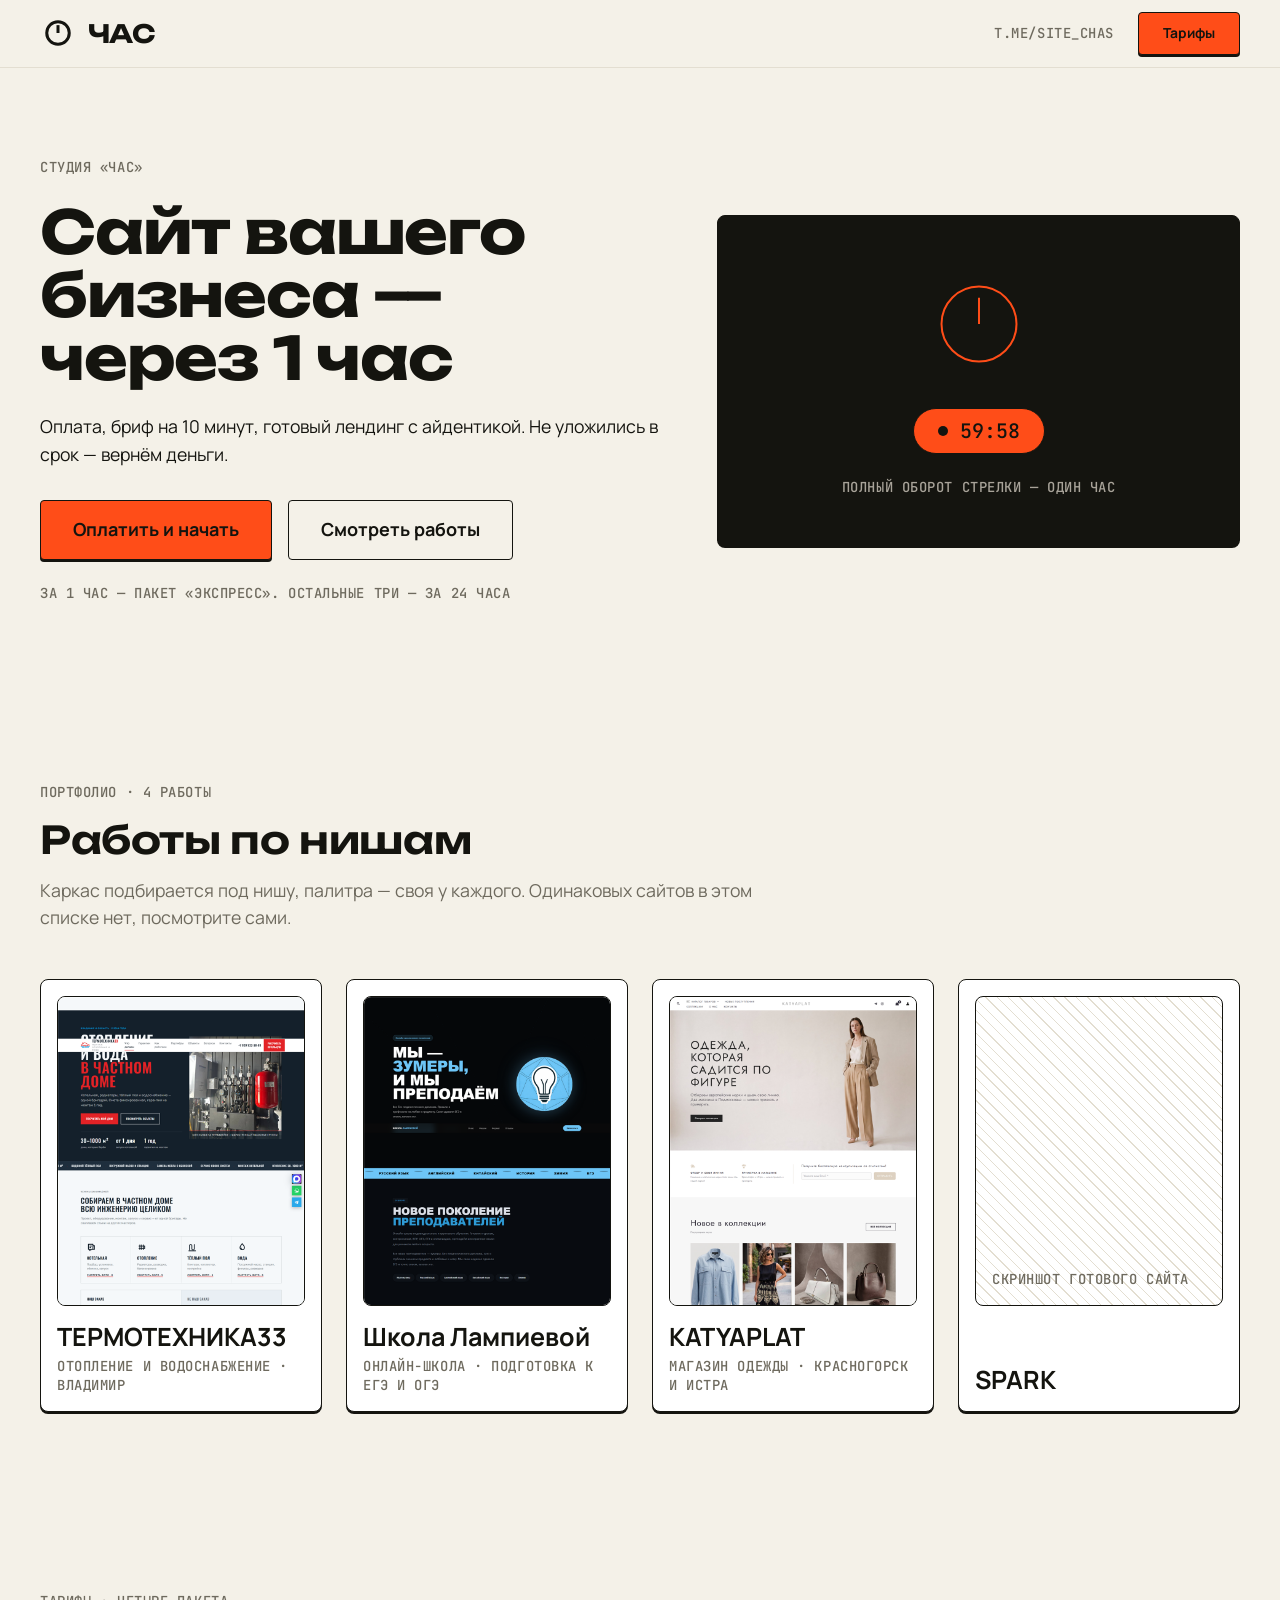
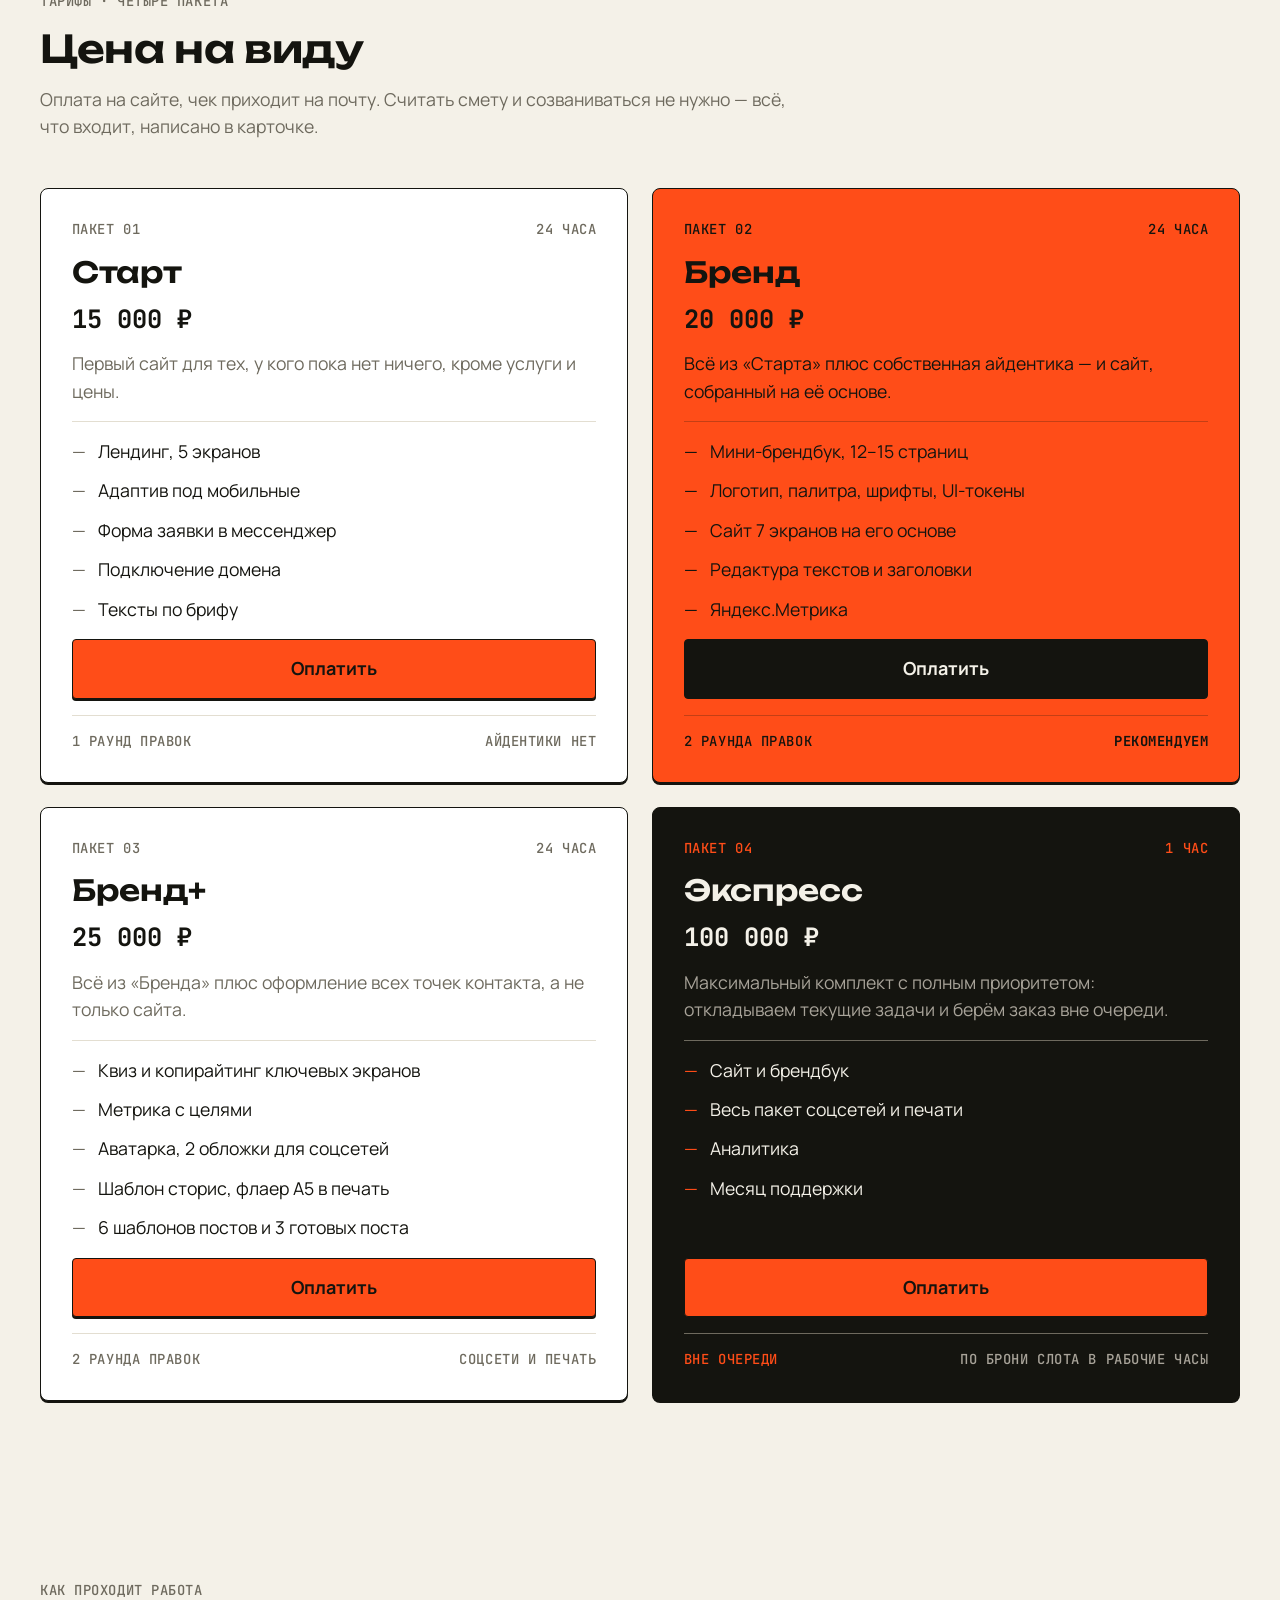
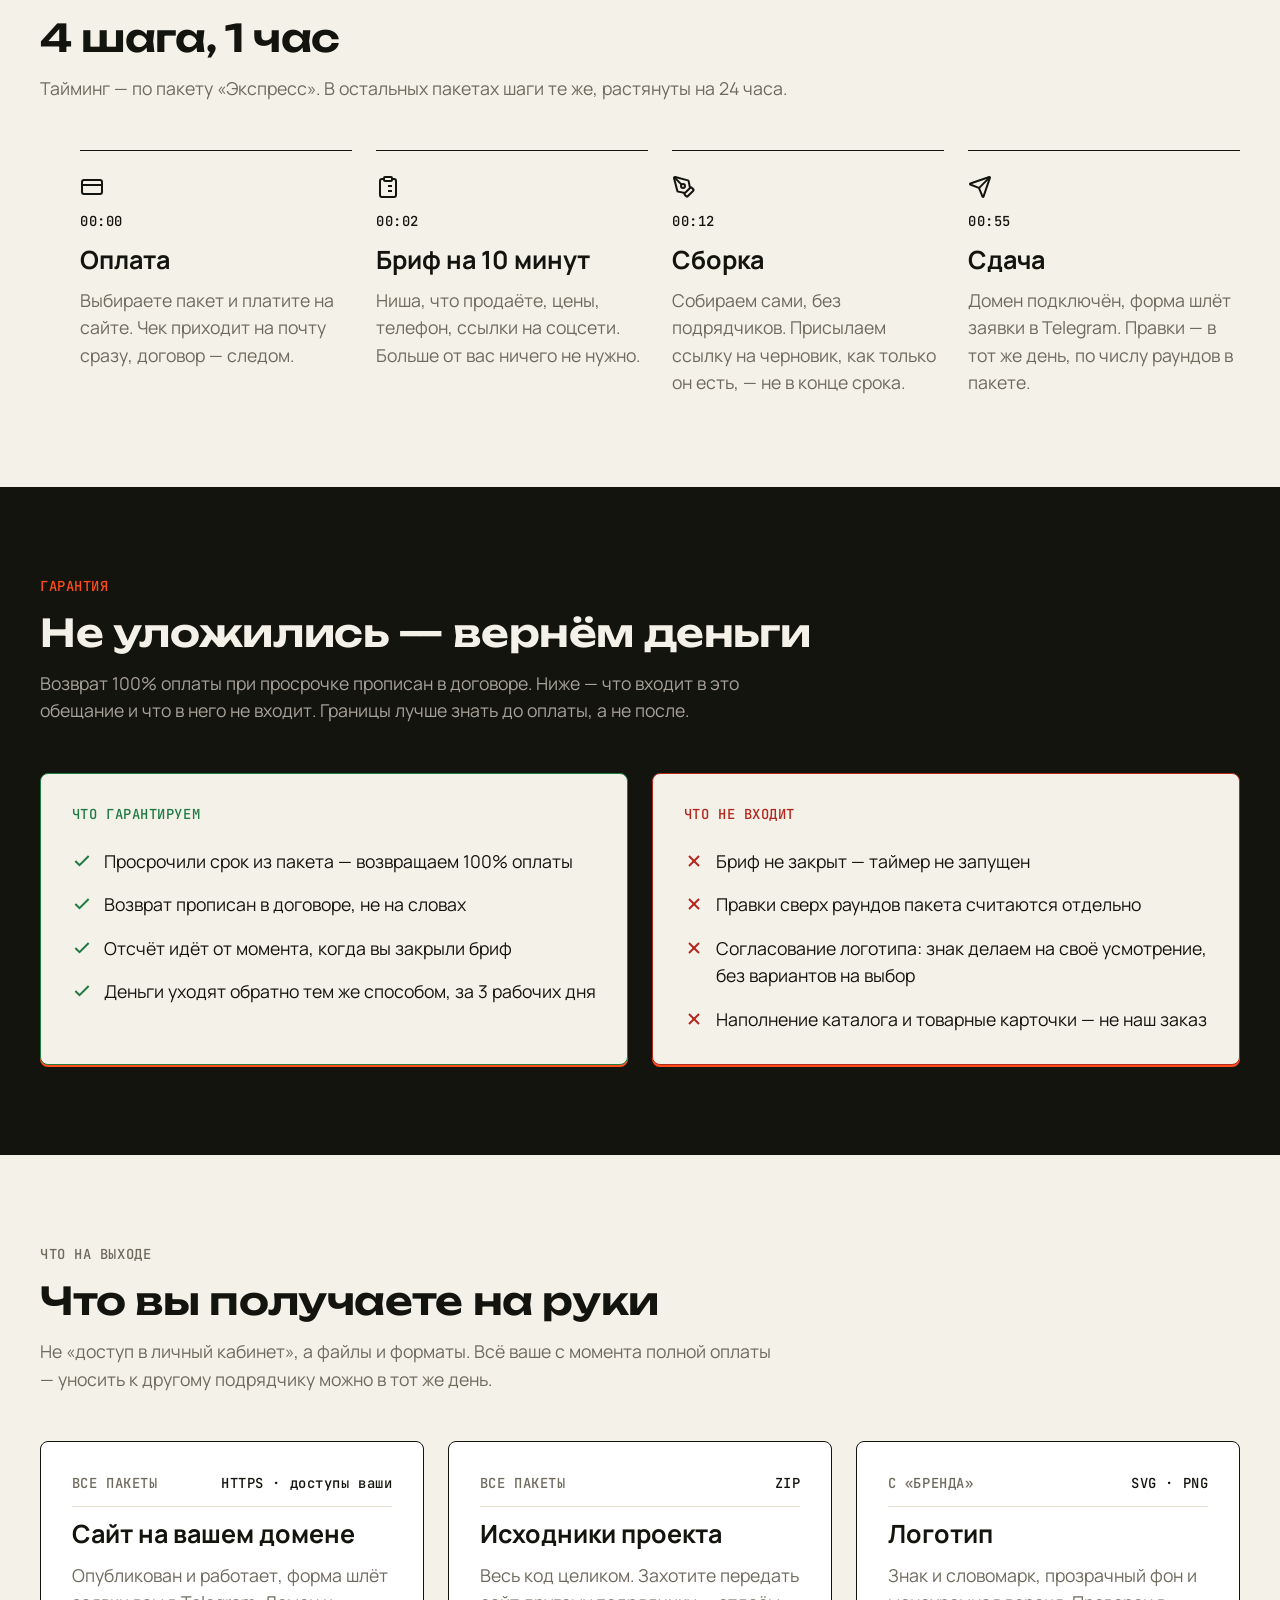
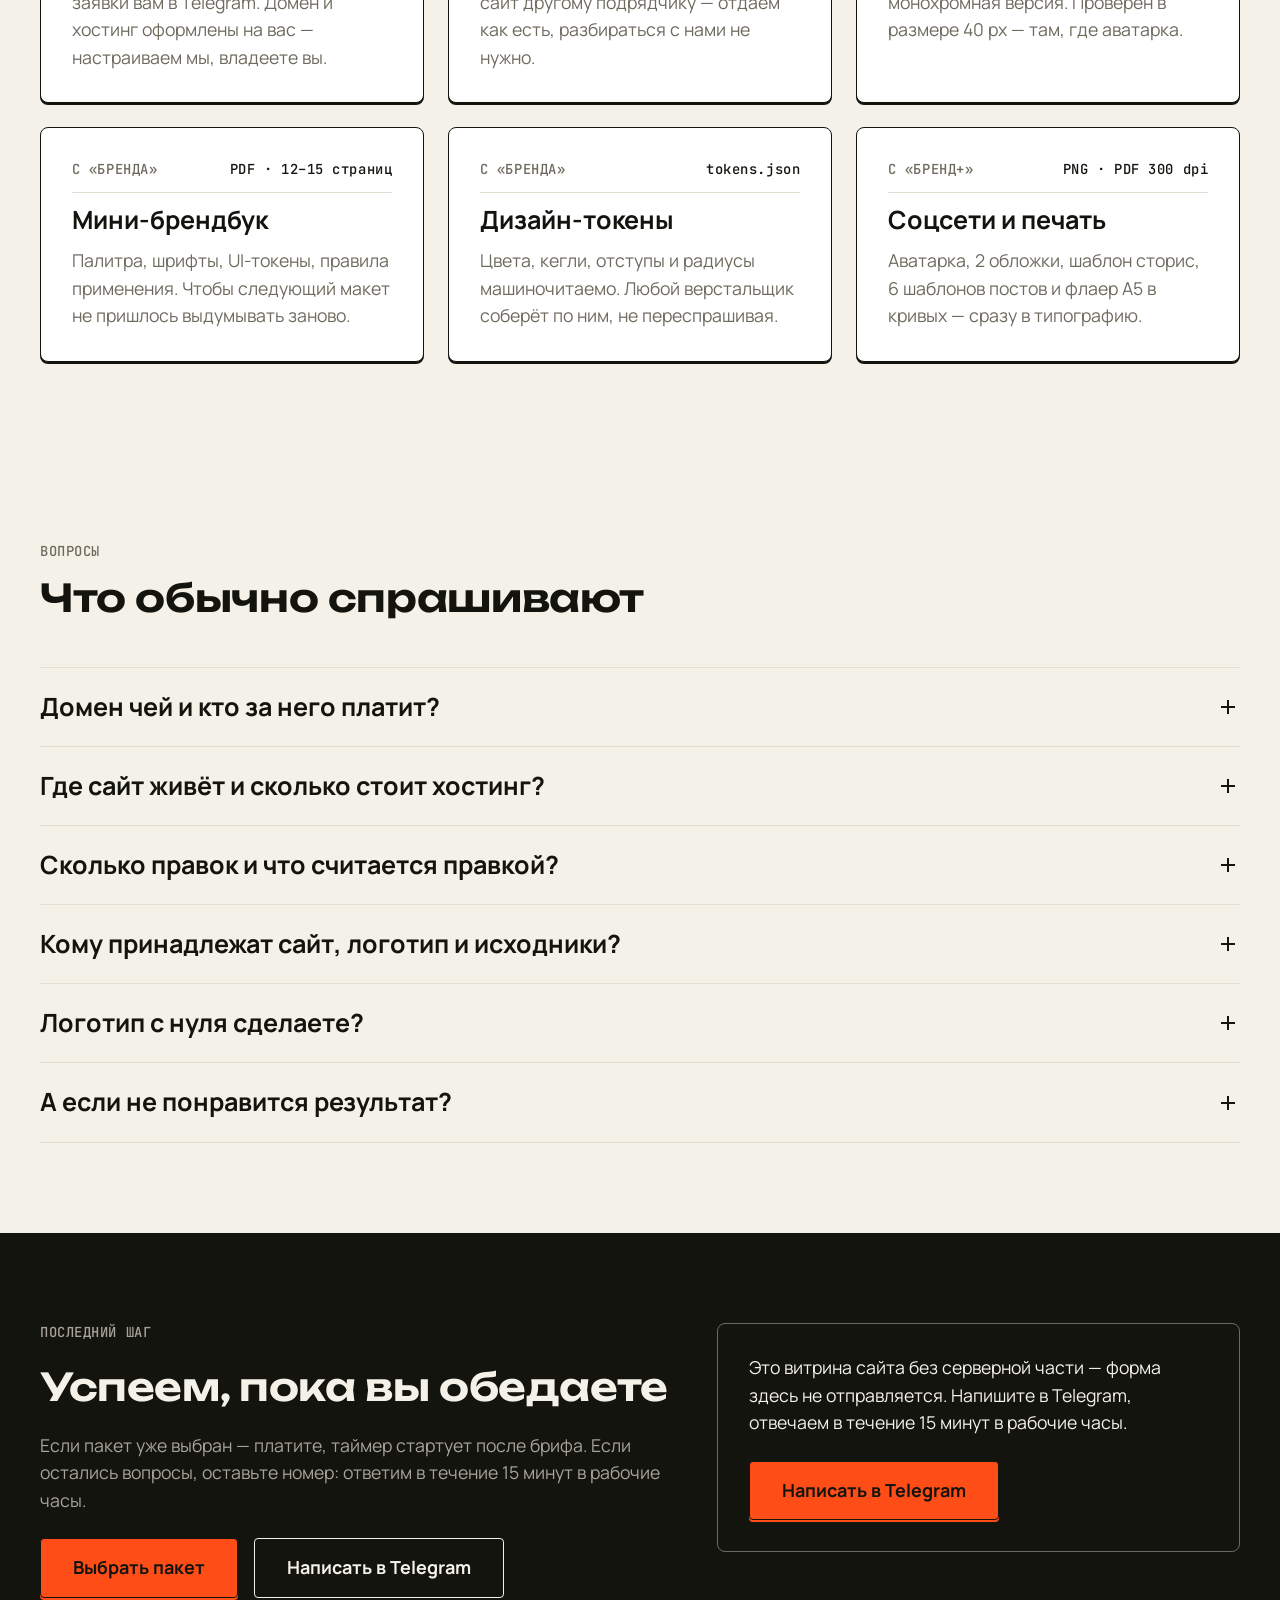
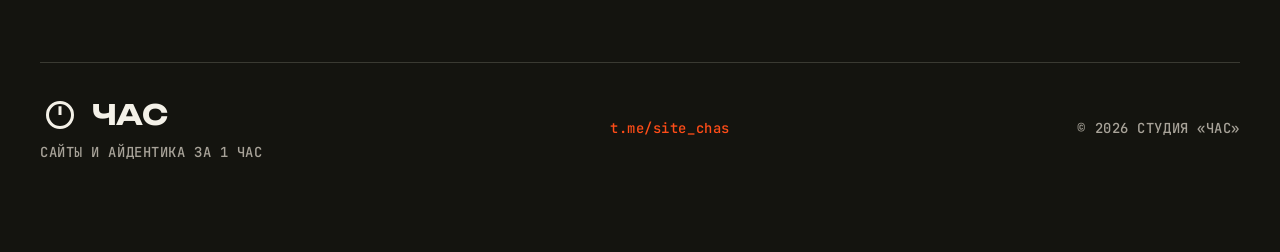
==== commit dcbc52a6: "Обновление витрины" ====
--- a/index.html
+++ b/index.html
@@ -1 +1 @@
-<!DOCTYPE html><!--w0lG28VvpjDJCboun5QRL--><html lang="ru"><head><meta charSet="utf-8"/><meta name="viewport" content="width=device-width, initial-scale=1"/><link rel="stylesheet" href="/_next/static/css/fe9b6069bd0e61c2.css" data-precedence="next"/><link rel="stylesheet" href="/_next/static/css/83fba0bb30ec0857.css" data-precedence="next"/><link rel="preload" as="script" fetchPriority="low" href="/_next/static/chunks/webpack-e40e83e618f8a66e.js"/><script src="/_next/static/chunks/4bd1b696-c023c6e3521b1417.js" async=""></script><script src="/_next/static/chunks/255-2b334ff5c2ee7a81.js" async=""></script><script src="/_next/static/chunks/main-app-e3cec0207086b06c.js" async=""></script><script src="/_next/static/chunks/app/page-a2cd450c2ad4a3d1.js" async=""></script><link rel="preload" href="/fonts/unbounded-700-cyrillic.woff2" as="font" type="font/woff2" crossorigin="anonymous"/><link rel="preload" href="/fonts/manrope-400-cyrillic.woff2" as="font" type="font/woff2" crossorigin="anonymous"/><meta name="theme-color" content="#F4F1E8"/><title>Студия «ЧАС» — сайт вашего бизнеса за 1 час</title><meta name="description" content="Лендинг с айдентикой за 24 часа, срочно — за 1 час. 4 пакета от 15 000 ₽, оплата на сайте, бриф на 10 минут. Не уложились в срок — вернём деньги."/><meta name="robots" content="noindex, nofollow"/><meta property="og:title" content="Студия «ЧАС» — сайт вашего бизнеса за 1 час"/><meta property="og:description" content="Лендинг с айдентикой за 24 часа, срочно — за 1 час. 4 пакета от 15 000 ₽, оплата на сайте, бриф на 10 минут. Не уложились в срок — вернём деньги."/><meta property="og:locale" content="ru_RU"/><meta property="og:type" content="website"/><meta name="twitter:card" content="summary"/><meta name="twitter:title" content="Студия «ЧАС» — сайт вашего бизнеса за 1 час"/><meta name="twitter:description" content="Лендинг с айдентикой за 24 часа, срочно — за 1 час. 4 пакета от 15 000 ₽, оплата на сайте, бриф на 10 минут. Не уложились в срок — вернём деньги."/><script>document.documentElement.classList.add('js')</script><script src="/_next/static/chunks/polyfills-42372ed130431b0a.js" noModule=""></script></head><body><div hidden=""><!--$--><!--/$--></div><header class="Header_header__KwdYD"><div class="container Header_inner__DLT3k"><a class="Header_logo____uDV" href="#hero" aria-label="Студия «Час», в начало"><span style="display:inline-flex;align-items:center;gap:var(--s-12);color:currentColor"><svg width="36" height="36" viewBox="0 0 96 96" fill="none" aria-hidden="true" focusable="false"><circle cx="48" cy="48" r="30" stroke="currentColor" stroke-width="8"></circle><path d="M48 48V27" stroke="currentColor" stroke-width="8" stroke-linecap="butt"></path></svg><span style="font-family:var(--font-display);font-weight:700;font-size:25.2px;letter-spacing:-0.02em;line-height:1;text-transform:uppercase">Час</span></span></a><nav class="Header_nav__tNWGY"><a class="caption Header_link__8qxmS" href="https://t.me/chas" rel="noopener noreferrer">t.me/chas</a><a class="btn btn--primary Header_cta__xbIXT" href="#pricing">Тарифы</a></nav></div></header><main><section class="section" id="hero"><div class="container Hero_grid__Vb_sf"><div class="Hero_copy__Ejubl"><p class="caption">Студия «Час»</p><h1 class="h1">Сайт вашего бизнеса — через 1 час</h1><p class="body measure">Оплата, бриф на 10 минут, готовый лендинг с айдентикой. Не уложились в срок — вернём деньги.</p><div class="Hero_actions__m_Jyq"><a class="btn btn--primary" href="#pricing">Оплатить и начать</a><a class="btn btn--secondary" href="#portfolio">Смотреть работы</a></div><p class="caption Hero_footnote__twaV1">За 1 час — пакет «Экспресс». Остальные три — за 24 часа</p></div><div class="Hero_visual__zd_O_"><svg width="120" height="120" viewBox="0 0 96 96" fill="none" aria-hidden="true" focusable="false"><circle cx="48" cy="48" r="30" stroke="var(--c-accent)" stroke-width="1.6"></circle><path d="M48 48V27" stroke="var(--c-accent)" stroke-width="1.6" stroke-linecap="butt"></path></svg><span class="Timer_pill__WrFFc"><span class="Timer_dot__fUPk7" aria-hidden="true"></span><span class="visually-hidden">До сдачи сайта<!-- -->: </span><time class="Timer_value__Te1Tb" aria-live="off">60:00</time></span><p class="caption Hero_visualNote__bNDH7">Полный оборот стрелки — один час</p></div></div></section><section class="section" id="portfolio"><div class="container"><div class="reveal section-head" data-shown="false"><p class="caption">Портфолио · <!-- -->4<!-- --> <!-- -->работы</p><h2 class="h2">Работы по нишам</h2><p class="body measure muted">Каркас подбирается под нишу, палитра — своя у каждого. Одинаковых сайтов в этом списке нет, посмотрите сами.</p></div><ul class="Portfolio_grid__50OxS"><li class="reveal" data-shown="false"><article class="Portfolio_card__An_k1"><img class="Portfolio_cover__23T0Q" src="/works/termotechnika33.png" alt="Сайт «ТЕРМОТЕХНИКА33»" width="800" height="1000" loading="lazy"/><div class="Portfolio_meta__ODNM5"><h3 class="h3"><a class="Portfolio_link___PVyj" href="https://термотехника33.рф/" target="_blank" rel="noopener noreferrer">ТЕРМОТЕХНИКА33</a></h3><p class="caption">Отопление и водоснабжение · Владимир</p></div></article></li><li class="reveal" data-shown="false" style="transition-delay:60ms"><article class="Portfolio_card__An_k1"><img class="Portfolio_cover__23T0Q" src="/works/lampieva-school.png" alt="Сайт «Школа Лампиевой»" width="800" height="1000" loading="lazy"/><div class="Portfolio_meta__ODNM5"><h3 class="h3"><a class="Portfolio_link___PVyj" href="https://lampieva-school.ru/" target="_blank" rel="noopener noreferrer">Школа Лампиевой</a></h3><p class="caption">Онлайн-школа · подготовка к ЕГЭ и ОГЭ</p></div></article></li><li class="reveal" data-shown="false" style="transition-delay:120ms"><article class="Portfolio_card__An_k1"><img class="Portfolio_cover__23T0Q" src="/works/katyaplat.png" alt="Сайт «KATYAPLAT»" width="800" height="1000" loading="lazy"/><div class="Portfolio_meta__ODNM5"><h3 class="h3"><a class="Portfolio_link___PVyj" href="https://katyaplat.ru/" target="_blank" rel="noopener noreferrer">KATYAPLAT</a></h3><p class="caption">Магазин одежды · Красногорск и Истра</p></div></article></li><li class="reveal" data-shown="false" style="transition-delay:180ms"><article class="Portfolio_card__An_k1"><div class="Placeholder_frame__zA3kC " style="aspect-ratio:4 / 5" role="img" aria-label="Плейсхолдер: Скриншот готового сайта"><span class="caption Placeholder_brief__mfBIZ">Скриншот готового сайта</span></div><div class="Portfolio_meta__ODNM5"><h3 class="h3">SPARK</h3></div></article></li></ul></div></section><section class="section" id="pricing"><div class="container"><div class="reveal section-head" data-shown="false"><p class="caption">Тарифы · четыре пакета</p><h2 class="h2">Цена на виду</h2><p class="body measure muted">Оплата на сайте, чек приходит на почту. Считать смету и созваниваться не нужно — всё, что входит, написано в карточке.</p></div><ul class="Pricing_grid__w9LVN"><li class="reveal" data-shown="false"><article class="Pricing_card__aZyV5 Pricing_plain__3xc_U"><header class="Pricing_head__zY_Sp"><span class="caption">Пакет <!-- -->01</span><span class="caption">24 часа</span></header><h3 class="Pricing_name__Lrkcx">Старт</h3><p class="Pricing_price__HGSH_">15 000 ₽</p><p class="body Pricing_lead__wjrGL">Первый сайт для тех, у кого пока нет ничего, кроме услуги и цены.</p><hr class="rule"/><ul class="Pricing_items__uuDQp"><li class="Pricing_item__GRanO"><span class="Pricing_dash__gfvEg" aria-hidden="true">—</span><span>Лендинг, 5 экранов</span></li><li class="Pricing_item__GRanO"><span class="Pricing_dash__gfvEg" aria-hidden="true">—</span><span>Адаптив под мобильные</span></li><li class="Pricing_item__GRanO"><span class="Pricing_dash__gfvEg" aria-hidden="true">—</span><span>Форма заявки в мессенджер</span></li><li class="Pricing_item__GRanO"><span class="Pricing_dash__gfvEg" aria-hidden="true">—</span><span>Подключение домена</span></li><li class="Pricing_item__GRanO"><span class="Pricing_dash__gfvEg" aria-hidden="true">—</span><span>Тексты по брифу</span></li></ul><a class="btn btn--primary Pricing_cta__RH7qG" href="https://t.me/chas" data-pay="start">Оплатить</a><hr class="rule"/><footer class="Pricing_foot__WjxyM"><span class="caption">1 раунд правок</span><span class="caption Pricing_note___xLft">айдентики нет</span></footer></article></li><li class="reveal" data-shown="false" style="transition-delay:80ms"><article class="Pricing_card__aZyV5 Pricing_accent__w6mdG"><header class="Pricing_head__zY_Sp"><span class="caption">Пакет <!-- -->02</span><span class="caption">24 часа</span></header><h3 class="Pricing_name__Lrkcx">Бренд</h3><p class="Pricing_price__HGSH_">20 000 ₽</p><p class="body Pricing_lead__wjrGL">Всё из «Старта» плюс собственная айдентика — и сайт, собранный на её основе.</p><hr class="rule"/><ul class="Pricing_items__uuDQp"><li class="Pricing_item__GRanO"><span class="Pricing_dash__gfvEg" aria-hidden="true">—</span><span>Мини-брендбук, 12–15 страниц</span></li><li class="Pricing_item__GRanO"><span class="Pricing_dash__gfvEg" aria-hidden="true">—</span><span>Логотип, палитра, шрифты, UI-токены</span></li><li class="Pricing_item__GRanO"><span class="Pricing_dash__gfvEg" aria-hidden="true">—</span><span>Сайт 7 экранов на его основе</span></li><li class="Pricing_item__GRanO"><span class="Pricing_dash__gfvEg" aria-hidden="true">—</span><span>Редактура текстов и заголовки</span></li><li class="Pricing_item__GRanO"><span class="Pricing_dash__gfvEg" aria-hidden="true">—</span><span>Яндекс.Метрика</span></li></ul><a class="btn btn--primary Pricing_cta__RH7qG" href="https://t.me/chas" data-pay="brand">Оплатить</a><hr class="rule"/><footer class="Pricing_foot__WjxyM"><span class="caption">2 раунда правок</span><span class="caption Pricing_recommended__5I3Ma">рекомендуем</span></footer></article></li><li class="reveal" data-shown="false"><article class="Pricing_card__aZyV5 Pricing_plain__3xc_U"><header class="Pricing_head__zY_Sp"><span class="caption">Пакет <!-- -->03</span><span class="caption">24 часа</span></header><h3 class="Pricing_name__Lrkcx">Бренд+</h3><p class="Pricing_price__HGSH_">25 000 ₽</p><p class="body Pricing_lead__wjrGL">Всё из «Бренда» плюс оформление всех точек контакта, а не только сайта.</p><hr class="rule"/><ul class="Pricing_items__uuDQp"><li class="Pricing_item__GRanO"><span class="Pricing_dash__gfvEg" aria-hidden="true">—</span><span>Квиз и копирайтинг ключевых экранов</span></li><li class="Pricing_item__GRanO"><span class="Pricing_dash__gfvEg" aria-hidden="true">—</span><span>Метрика с целями</span></li><li class="Pricing_item__GRanO"><span class="Pricing_dash__gfvEg" aria-hidden="true">—</span><span>Аватарка, 2 обложки для соцсетей</span></li><li class="Pricing_item__GRanO"><span class="Pricing_dash__gfvEg" aria-hidden="true">—</span><span>Шаблон сторис, флаер А5 в печать</span></li><li class="Pricing_item__GRanO"><span class="Pricing_dash__gfvEg" aria-hidden="true">—</span><span>6 шаблонов постов и 3 готовых поста</span></li></ul><a class="btn btn--primary Pricing_cta__RH7qG" href="https://t.me/chas" data-pay="brand-plus">Оплатить</a><hr class="rule"/><footer class="Pricing_foot__WjxyM"><span class="caption">2 раунда правок</span><span class="caption Pricing_note___xLft">соцсети и печать</span></footer></article></li><li class="reveal" data-shown="false" style="transition-delay:80ms"><article class="Pricing_card__aZyV5 Pricing_dark__ipKh3"><header class="Pricing_head__zY_Sp"><span class="caption">Пакет <!-- -->04</span><span class="caption">1 час</span></header><h3 class="Pricing_name__Lrkcx">Экспресс</h3><p class="Pricing_price__HGSH_">100 000 ₽</p><p class="body Pricing_lead__wjrGL">Максимальный комплект с полным приоритетом: откладываем текущие задачи и берём заказ вне очереди.</p><hr class="rule"/><ul class="Pricing_items__uuDQp"><li class="Pricing_item__GRanO"><span class="Pricing_dash__gfvEg" aria-hidden="true">—</span><span>Сайт и брендбук</span></li><li class="Pricing_item__GRanO"><span class="Pricing_dash__gfvEg" aria-hidden="true">—</span><span>Весь пакет соцсетей и печати</span></li><li class="Pricing_item__GRanO"><span class="Pricing_dash__gfvEg" aria-hidden="true">—</span><span>Аналитика</span></li><li class="Pricing_item__GRanO"><span class="Pricing_dash__gfvEg" aria-hidden="true">—</span><span>Месяц поддержки</span></li></ul><a class="btn btn--primary Pricing_cta__RH7qG" href="https://t.me/chas" data-pay="express">Оплатить</a><hr class="rule"/><footer class="Pricing_foot__WjxyM"><span class="caption">вне очереди</span><span class="caption Pricing_note___xLft">по брони слота в рабочие часы</span></footer></article></li></ul></div></section><section class="section" id="process"><div class="container"><div class="reveal section-head" data-shown="false"><p class="caption">Как проходит работа</p><h2 class="h2">4 шага, 1 час</h2><p class="body measure muted">Тайминг — по пакету «Экспресс». В остальных пакетах шаги те же, растянуты на 24 часа.</p></div><ol class="Process_grid__hJzsU"><li class="reveal Process_step__CJqDl" data-shown="false"><svg xmlns="http://www.w3.org/2000/svg" width="24" height="24" viewBox="0 0 24 24" fill="none" stroke="currentColor" stroke-width="2" stroke-linecap="butt" stroke-linejoin="miter" class="lucide lucide-credit-card" aria-hidden="true"><rect width="20" height="14" x="2" y="5" rx="2"></rect><line x1="2" x2="22" y1="10" y2="10"></line></svg><p class="mono Process_time__Ngb9d">00:00</p><h3 class="h3">Оплата</h3><p class="body muted">Выбираете пакет и платите на сайте. Чек приходит на почту сразу, договор — следом.</p></li><li class="reveal Process_step__CJqDl" data-shown="false" style="transition-delay:60ms"><svg xmlns="http://www.w3.org/2000/svg" width="24" height="24" viewBox="0 0 24 24" fill="none" stroke="currentColor" stroke-width="2" stroke-linecap="butt" stroke-linejoin="miter" class="lucide lucide-clipboard-list" aria-hidden="true"><rect width="8" height="4" x="8" y="2" rx="1" ry="1"></rect><path d="M16 4h2a2 2 0 0 1 2 2v14a2 2 0 0 1-2 2H6a2 2 0 0 1-2-2V6a2 2 0 0 1 2-2h2"></path><path d="M12 11h4"></path><path d="M12 16h4"></path><path d="M8 11h.01"></path><path d="M8 16h.01"></path></svg><p class="mono Process_time__Ngb9d">00:02</p><h3 class="h3">Бриф на 10 минут</h3><p class="body muted">Ниша, что продаёте, цены, телефон, ссылки на соцсети. Больше от вас ничего не нужно.</p></li><li class="reveal Process_step__CJqDl" data-shown="false" style="transition-delay:120ms"><svg xmlns="http://www.w3.org/2000/svg" width="24" height="24" viewBox="0 0 24 24" fill="none" stroke="currentColor" stroke-width="2" stroke-linecap="butt" stroke-linejoin="miter" class="lucide lucide-pen-tool" aria-hidden="true"><path d="M15.707 21.293a1 1 0 0 1-1.414 0l-1.586-1.586a1 1 0 0 1 0-1.414l5.586-5.586a1 1 0 0 1 1.414 0l1.586 1.586a1 1 0 0 1 0 1.414z"></path><path d="m18 13-1.375-6.874a1 1 0 0 0-.746-.776L3.235 2.028a1 1 0 0 0-1.207 1.207L5.35 15.879a1 1 0 0 0 .776.746L13 18"></path><path d="m2.3 2.3 7.286 7.286"></path><circle cx="11" cy="11" r="2"></circle></svg><p class="mono Process_time__Ngb9d">00:12</p><h3 class="h3">Сборка</h3><p class="body muted">Собираем сами, без подрядчиков. Присылаем ссылку на черновик, как только он есть, — не в конце срока.</p></li><li class="reveal Process_step__CJqDl" data-shown="false" style="transition-delay:180ms"><svg xmlns="http://www.w3.org/2000/svg" width="24" height="24" viewBox="0 0 24 24" fill="none" stroke="currentColor" stroke-width="2" stroke-linecap="butt" stroke-linejoin="miter" class="lucide lucide-send" aria-hidden="true"><path d="M14.536 21.686a.5.5 0 0 0 .937-.024l6.5-19a.496.496 0 0 0-.635-.635l-19 6.5a.5.5 0 0 0-.024.937l7.93 3.18a2 2 0 0 1 1.112 1.11z"></path><path d="m21.854 2.147-10.94 10.939"></path></svg><p class="mono Process_time__Ngb9d">00:55</p><h3 class="h3">Сдача</h3><p class="body muted">Домен подключён, форма шлёт заявки в Telegram. Правки — в тот же день, по числу раундов в пакете.</p></li></ol></div></section><section class="section section--ink" id="guarantee"><div class="container"><div class="reveal section-head" data-shown="false"><p class="caption">Гарантия</p><h2 class="h2">Не уложились — вернём деньги</h2><p class="body measure muted">Возврат 100% оплаты при просрочке прописан в договоре. Ниже — что входит в это обещание и что в него не входит. Границы лучше знать до оплаты, а не после.</p></div><div class="Guarantee_grid__dq3Ql"><div class="reveal" data-shown="false"><div class="Guarantee_panel__Gtzbd Guarantee_yes__zpXRB"><p class="caption Guarantee_panelHead__s3_la">Что гарантируем</p><ul class="Guarantee_list__QtNt8"><li class="Guarantee_item__DEkEh"><svg xmlns="http://www.w3.org/2000/svg" width="20" height="20" viewBox="0 0 24 24" fill="none" stroke="currentColor" stroke-width="2.4" stroke-linecap="butt" stroke-linejoin="miter" class="lucide lucide-check" aria-hidden="true"><path d="M20 6 9 17l-5-5"></path></svg><span class="body">Просрочили срок из пакета — возвращаем 100% оплаты</span></li><li class="Guarantee_item__DEkEh"><svg xmlns="http://www.w3.org/2000/svg" width="20" height="20" viewBox="0 0 24 24" fill="none" stroke="currentColor" stroke-width="2.4" stroke-linecap="butt" stroke-linejoin="miter" class="lucide lucide-check" aria-hidden="true"><path d="M20 6 9 17l-5-5"></path></svg><span class="body">Возврат прописан в договоре, не на словах</span></li><li class="Guarantee_item__DEkEh"><svg xmlns="http://www.w3.org/2000/svg" width="20" height="20" viewBox="0 0 24 24" fill="none" stroke="currentColor" stroke-width="2.4" stroke-linecap="butt" stroke-linejoin="miter" class="lucide lucide-check" aria-hidden="true"><path d="M20 6 9 17l-5-5"></path></svg><span class="body">Отсчёт идёт от момента, когда вы закрыли бриф</span></li><li class="Guarantee_item__DEkEh"><svg xmlns="http://www.w3.org/2000/svg" width="20" height="20" viewBox="0 0 24 24" fill="none" stroke="currentColor" stroke-width="2.4" stroke-linecap="butt" stroke-linejoin="miter" class="lucide lucide-check" aria-hidden="true"><path d="M20 6 9 17l-5-5"></path></svg><span class="body">Деньги уходят обратно тем же способом, за 3 рабочих дня</span></li></ul></div></div><div class="reveal" data-shown="false" style="transition-delay:80ms"><div class="Guarantee_panel__Gtzbd Guarantee_no___UJED"><p class="caption Guarantee_panelHead__s3_la">Что не входит</p><ul class="Guarantee_list__QtNt8"><li class="Guarantee_item__DEkEh"><svg xmlns="http://www.w3.org/2000/svg" width="20" height="20" viewBox="0 0 24 24" fill="none" stroke="currentColor" stroke-width="2.4" stroke-linecap="butt" stroke-linejoin="miter" class="lucide lucide-x" aria-hidden="true"><path d="M18 6 6 18"></path><path d="m6 6 12 12"></path></svg><span class="body">Бриф не закрыт — таймер не запущен</span></li><li class="Guarantee_item__DEkEh"><svg xmlns="http://www.w3.org/2000/svg" width="20" height="20" viewBox="0 0 24 24" fill="none" stroke="currentColor" stroke-width="2.4" stroke-linecap="butt" stroke-linejoin="miter" class="lucide lucide-x" aria-hidden="true"><path d="M18 6 6 18"></path><path d="m6 6 12 12"></path></svg><span class="body">Правки сверх раундов пакета считаются отдельно</span></li><li class="Guarantee_item__DEkEh"><svg xmlns="http://www.w3.org/2000/svg" width="20" height="20" viewBox="0 0 24 24" fill="none" stroke="currentColor" stroke-width="2.4" stroke-linecap="butt" stroke-linejoin="miter" class="lucide lucide-x" aria-hidden="true"><path d="M18 6 6 18"></path><path d="m6 6 12 12"></path></svg><span class="body">Согласование логотипа: знак делаем на своё усмотрение, без вариантов на выбор</span></li><li class="Guarantee_item__DEkEh"><svg xmlns="http://www.w3.org/2000/svg" width="20" height="20" viewBox="0 0 24 24" fill="none" stroke="currentColor" stroke-width="2.4" stroke-linecap="butt" stroke-linejoin="miter" class="lucide lucide-x" aria-hidden="true"><path d="M18 6 6 18"></path><path d="m6 6 12 12"></path></svg><span class="body">Наполнение каталога и товарные карточки — не наш заказ</span></li></ul></div></div></div></div></section><section class="section" id="deliverables"><div class="container"><div class="reveal section-head" data-shown="false"><p class="caption">Что на выходе</p><h2 class="h2">Что вы получаете на руки</h2><p class="body measure muted">Не «доступ в личный кабинет», а файлы и форматы. Всё ваше с момента полной оплаты — уносить к другому подрядчику можно в тот же день.</p></div><ul class="Deliverables_grid__rjXly"><li class="reveal" data-shown="false"><article class="Deliverables_card__Y6EzG"><header class="Deliverables_head__VdzIV"><span class="caption">все пакеты</span><span class="mono Deliverables_format__AYb0G">HTTPS · доступы ваши</span></header><h3 class="h3">Сайт на вашем домене</h3><p class="body muted">Опубликован и работает, форма шлёт заявки вам в Telegram. Домен и хостинг оформлены на вас — настраиваем мы, владеете вы.</p></article></li><li class="reveal" data-shown="false" style="transition-delay:60ms"><article class="Deliverables_card__Y6EzG"><header class="Deliverables_head__VdzIV"><span class="caption">все пакеты</span><span class="mono Deliverables_format__AYb0G">ZIP</span></header><h3 class="h3">Исходники проекта</h3><p class="body muted">Весь код целиком. Захотите передать сайт другому подрядчику — отдаём как есть, разбираться с нами не нужно.</p></article></li><li class="reveal" data-shown="false" style="transition-delay:120ms"><article class="Deliverables_card__Y6EzG"><header class="Deliverables_head__VdzIV"><span class="caption">с «Бренда»</span><span class="mono Deliverables_format__AYb0G">SVG · PNG</span></header><h3 class="h3">Логотип</h3><p class="body muted">Знак и словомарк, прозрачный фон и монохромная версия. Проверен в размере 40 px — там, где аватарка.</p></article></li><li class="reveal" data-shown="false"><article class="Deliverables_card__Y6EzG"><header class="Deliverables_head__VdzIV"><span class="caption">с «Бренда»</span><span class="mono Deliverables_format__AYb0G">PDF · 12–15 страниц</span></header><h3 class="h3">Мини-брендбук</h3><p class="body muted">Палитра, шрифты, UI-токены, правила применения. Чтобы следующий макет не пришлось выдумывать заново.</p></article></li><li class="reveal" data-shown="false" style="transition-delay:60ms"><article class="Deliverables_card__Y6EzG"><header class="Deliverables_head__VdzIV"><span class="caption">с «Бренда»</span><span class="mono Deliverables_format__AYb0G">tokens.json</span></header><h3 class="h3">Дизайн-токены</h3><p class="body muted">Цвета, кегли, отступы и радиусы машиночитаемо. Любой верстальщик соберёт по ним, не переспрашивая.</p></article></li><li class="reveal" data-shown="false" style="transition-delay:120ms"><article class="Deliverables_card__Y6EzG"><header class="Deliverables_head__VdzIV"><span class="caption">с «Бренд+»</span><span class="mono Deliverables_format__AYb0G">PNG · PDF 300 dpi</span></header><h3 class="h3">Соцсети и печать</h3><p class="body muted">Аватарка, 2 обложки, шаблон сторис, 6 шаблонов постов и флаер А5 в кривых — сразу в типографию.</p></article></li></ul></div></section><section class="section" id="faq"><div class="container"><div class="reveal section-head" data-shown="false"><p class="caption">Вопросы</p><h2 class="h2">Что обычно спрашивают</h2></div><div class="reveal" data-shown="false"><ul class="Faq_list__k2OUc"><li class="Faq_item__c0Hbv"><h3><button type="button" class="Faq_trigger__dGKm2" aria-expanded="false" aria-controls="faq-panel-0" id="faq-trigger-0"><span class="Faq_question__UdkUq">Домен чей и кто за него платит?</span><svg xmlns="http://www.w3.org/2000/svg" width="24" height="24" viewBox="0 0 24 24" fill="none" stroke="currentColor" stroke-width="2" stroke-linecap="butt" stroke-linejoin="miter" class="lucide lucide-plus" aria-hidden="true"><path d="M5 12h14"></path><path d="M12 5v14"></path></svg></button></h3><div id="faq-panel-0" role="region" aria-labelledby="faq-trigger-0" class="Faq_panel__IXJDl" data-open="false" inert=""><div class="Faq_panelInner__cXvfm"><p class="body measure">Домен покупаете вы, на своё имя, — примерно 200–1500 ₽ в год в зависимости от зоны. Так правильно: домен ваш актив, и уйти с ним вы можете в любой момент, ни у кого не спрашивая. Подключаем его к сайту сами, это входит в любой пакет. Если домена ещё нет, поможем выбрать за 5 минут на брифе.</p></div></div></li><li class="Faq_item__c0Hbv"><h3><button type="button" class="Faq_trigger__dGKm2" aria-expanded="false" aria-controls="faq-panel-1" id="faq-trigger-1"><span class="Faq_question__UdkUq">Где сайт живёт и сколько стоит хостинг?</span><svg xmlns="http://www.w3.org/2000/svg" width="24" height="24" viewBox="0 0 24 24" fill="none" stroke="currentColor" stroke-width="2" stroke-linecap="butt" stroke-linejoin="miter" class="lucide lucide-plus" aria-hidden="true"><path d="M5 12h14"></path><path d="M12 5v14"></path></svg></button></h3><div id="faq-panel-1" role="region" aria-labelledby="faq-trigger-1" class="Faq_panel__IXJDl" data-open="false" inert=""><div class="Faq_panelInner__cXvfm"><p class="body measure">Хостинг вы оплачиваете сами, напрямую регистратору — от 200 ₽ в месяц за лендинг. Мы не перепродаём хостинг и не держим ваш сайт у себя: счёт и доступы ваши, а значит никто не сможет отключить сайт в обход вас. Настройку и публикацию берём на себя, это входит в цену пакета.</p><p class="body measure Faq_disclosure__WfGTR">Рекомендуем REG.RU — там у нас партнёрская программа, и мы получаем от них процент. Для вас цена та же; если хотите другого хостера, настроим на нём.</p></div></div></li><li class="Faq_item__c0Hbv"><h3><button type="button" class="Faq_trigger__dGKm2" aria-expanded="false" aria-controls="faq-panel-2" id="faq-trigger-2"><span class="Faq_question__UdkUq">Сколько правок и что считается правкой?</span><svg xmlns="http://www.w3.org/2000/svg" width="24" height="24" viewBox="0 0 24 24" fill="none" stroke="currentColor" stroke-width="2" stroke-linecap="butt" stroke-linejoin="miter" class="lucide lucide-plus" aria-hidden="true"><path d="M5 12h14"></path><path d="M12 5v14"></path></svg></button></h3><div id="faq-panel-2" role="region" aria-labelledby="faq-trigger-2" class="Faq_panel__IXJDl" data-open="false" inert=""><div class="Faq_panelInner__cXvfm"><p class="body measure">В «Старте» — 1 раунд, в «Бренде» и «Бренд+» — 2. Раунд — это один список: текст, фото, порядок блоков, цвета в пределах палитры. Переделка структуры или новая ниша — это новый заказ, скажем об этом сразу.</p></div></div></li><li class="Faq_item__c0Hbv"><h3><button type="button" class="Faq_trigger__dGKm2" aria-expanded="false" aria-controls="faq-panel-3" id="faq-trigger-3"><span class="Faq_question__UdkUq">Кому принадлежат сайт, логотип и исходники?</span><svg xmlns="http://www.w3.org/2000/svg" width="24" height="24" viewBox="0 0 24 24" fill="none" stroke="currentColor" stroke-width="2" stroke-linecap="butt" stroke-linejoin="miter" class="lucide lucide-plus" aria-hidden="true"><path d="M5 12h14"></path><path d="M12 5v14"></path></svg></button></h3><div id="faq-panel-3" role="region" aria-labelledby="faq-trigger-3" class="Faq_panel__IXJDl" data-open="false" inert=""><div class="Faq_panelInner__cXvfm"><p class="body measure">Вам, целиком, с момента полной оплаты. Отдаём исходники, шрифты со свободной лицензией, логотип в SVG и PNG, tokens.json. Права на использование в портфолио оставляем за собой — если против, скажите на брифе.</p></div></div></li><li class="Faq_item__c0Hbv"><h3><button type="button" class="Faq_trigger__dGKm2" aria-expanded="false" aria-controls="faq-panel-4" id="faq-trigger-4"><span class="Faq_question__UdkUq">Логотип с нуля сделаете?</span><svg xmlns="http://www.w3.org/2000/svg" width="24" height="24" viewBox="0 0 24 24" fill="none" stroke="currentColor" stroke-width="2" stroke-linecap="butt" stroke-linejoin="miter" class="lucide lucide-plus" aria-hidden="true"><path d="M5 12h14"></path><path d="M12 5v14"></path></svg></button></h3><div id="faq-panel-4" role="region" aria-labelledby="faq-trigger-4" class="Faq_panel__IXJDl" data-open="false" inert=""><div class="Faq_panelInner__cXvfm"><p class="body measure">Да, но знак рисуем на своё усмотрение: вариантов на выбор и раундов согласования логотипа нет. Это и есть плата за срок — за час эскизы не обсуждают. На брифе берём нишу, характер и то, что вам точно не подходит, дальше решаем сами. Если логотип уже есть — оставляем ваш и приводим в порядок.</p></div></div></li><li class="Faq_item__c0Hbv"><h3><button type="button" class="Faq_trigger__dGKm2" aria-expanded="false" aria-controls="faq-panel-5" id="faq-trigger-5"><span class="Faq_question__UdkUq">А если не понравится результат?</span><svg xmlns="http://www.w3.org/2000/svg" width="24" height="24" viewBox="0 0 24 24" fill="none" stroke="currentColor" stroke-width="2" stroke-linecap="butt" stroke-linejoin="miter" class="lucide lucide-plus" aria-hidden="true"><path d="M5 12h14"></path><path d="M12 5v14"></path></svg></button></h3><div id="faq-panel-5" role="region" aria-labelledby="faq-trigger-5" class="Faq_panel__IXJDl" data-open="false" inert=""><div class="Faq_panelInner__cXvfm"><p class="body measure">Показываем черновик в процессе, а не в конце: развернуться можно на середине. Если после раундов правок сайт не устраивает — не публикуем, макет остаётся у нас, вы платите половину. Просрочка срока — отдельная история, там возврат полный.</p></div></div></li></ul></div></div></section><section class="section section--ink" id="contact"><div class="container"><div class="FinalCta_grid__BQkF7"><div class="reveal FinalCta_copy__FZ2ks" data-shown="false"><p class="caption">Последний шаг</p><h2 class="h2">Успеем, пока вы обедаете</h2><p class="body measure muted">Если пакет уже выбран — платите, таймер стартует после брифа. Если остались вопросы, оставьте номер: ответим в течение 15 минут в рабочие часы.</p><div class="FinalCta_actions__tsyb4"><a class="btn btn--primary" href="#pricing">Выбрать пакет</a><a class="btn btn--secondary" href="https://t.me/chas" rel="noopener noreferrer">Написать в Telegram</a></div></div><div class="reveal" data-shown="false" style="transition-delay:80ms"><div class="LeadForm_static__ApK2Z"><p class="body">Это витрина сайта без серверной части — форма здесь не отправляется. Напишите в Telegram, отвечаем в течение 15 минут в рабочие часы.</p><a class="btn btn--primary" href="https://t.me/chas" rel="noopener noreferrer">Написать в Telegram</a></div></div></div><hr class="rule FinalCta_divider__Wmjpp"/><footer class="FinalCta_footer__1Exbl"><div class="FinalCta_brand__yE8Da"><span style="display:inline-flex;align-items:center;gap:var(--s-12);color:var(--c-secondary)"><svg width="40" height="40" viewBox="0 0 96 96" fill="none" aria-hidden="true" focusable="false"><circle cx="48" cy="48" r="30" stroke="var(--c-secondary)" stroke-width="7.2"></circle><path d="M48 48V27" stroke="var(--c-secondary)" stroke-width="7.2" stroke-linecap="butt"></path></svg><span style="font-family:var(--font-display);font-weight:700;font-size:28px;letter-spacing:-0.02em;line-height:1;text-transform:uppercase">Час</span></span><p class="caption">Сайты и айдентика за 1 час</p></div><div class="FinalCta_contacts__Pr3M_"><a class="mono FinalCta_link__HD4m2" href="https://t.me/chas" rel="noopener noreferrer">t.me/chas</a><a class="mono FinalCta_link__HD4m2" href="mailto:hi@chas.ru">hi@chas.ru</a></div><p class="caption FinalCta_copyright__HSAit">© <!-- -->2026<!-- --> Студия «Час»</p></footer></div></section></main><!--$--><!--/$--><script src="/_next/static/chunks/webpack-e40e83e618f8a66e.js" id="_R_" async=""></script><script>(self.__next_f=self.__next_f||[]).push([0])</script><script>self.__next_f.push([1,"1:\"$Sreact.fragment\"\n2:I[9766,[],\"\"]\n3:I[8924,[],\"\"]\n11:I[7150,[],\"\"]\n:HL[\"/_next/static/css/fe9b6069bd0e61c2.css\",\"style\"]\n:HL[\"/_next/static/css/83fba0bb30ec0857.css\",\"style\"]\n"])</script><script>self.__next_f.push([1,"0:{\"P\":null,\"b\":\"w0lG28VvpjDJCboun5QRL\",\"p\":\"\",\"c\":[\"\",\"\"],\"i\":false,\"f\":[[[\"\",{\"children\":[\"__PAGE__\",{}]},\"$undefined\",\"$undefined\",true],[\"\",[\"$\",\"$1\",\"c\",{\"children\":[[[\"$\",\"link\",\"0\",{\"rel\":\"stylesheet\",\"href\":\"/_next/static/css/fe9b6069bd0e61c2.css\",\"precedence\":\"next\",\"crossOrigin\":\"$undefined\",\"nonce\":\"$undefined\"}]],[\"$\",\"html\",null,{\"lang\":\"ru\",\"suppressHydrationWarning\":true,\"children\":[[\"$\",\"head\",null,{\"children\":[[\"$\",\"script\",null,{\"dangerouslySetInnerHTML\":{\"__html\":\"document.documentElement.classList.add('js')\"}}],[\"$\",\"link\",null,{\"rel\":\"preload\",\"href\":\"/fonts/unbounded-700-cyrillic.woff2\",\"as\":\"font\",\"type\":\"font/woff2\",\"crossOrigin\":\"anonymous\"}],[\"$\",\"link\",null,{\"rel\":\"preload\",\"href\":\"/fonts/manrope-400-cyrillic.woff2\",\"as\":\"font\",\"type\":\"font/woff2\",\"crossOrigin\":\"anonymous\"}]]}],[\"$\",\"body\",null,{\"children\":[[\"$\",\"$L2\",null,{\"parallelRouterKey\":\"children\",\"error\":\"$undefined\",\"errorStyles\":\"$undefined\",\"errorScripts\":\"$undefined\",\"template\":[\"$\",\"$L3\",null,{}],\"templateStyles\":\"$undefined\",\"templateScripts\":\"$undefined\",\"notFound\":[[[\"$\",\"title\",null,{\"children\":\"404: This page could not be found.\"}],[\"$\",\"div\",null,{\"style\":{\"fontFamily\":\"system-ui,\\\"Segoe UI\\\",Roboto,Helvetica,Arial,sans-serif,\\\"Apple Color Emoji\\\",\\\"Segoe UI Emoji\\\"\",\"height\":\"100vh\",\"textAlign\":\"center\",\"display\":\"flex\",\"flexDirection\":\"column\",\"alignItems\":\"center\",\"justifyContent\":\"center\"},\"children\":[\"$\",\"div\",null,{\"children\":[[\"$\",\"style\",null,{\"dangerouslySetInnerHTML\":{\"__html\":\"body{color:#000;background:#fff;margin:0}.next-error-h1{border-right:1px solid rgba(0,0,0,.3)}@media (prefers-color-scheme:dark){body{color:#fff;background:#000}.next-error-h1{border-right:1px solid rgba(255,255,255,.3)}}\"}}],[\"$\",\"h1\",null,{\"className\":\"next-error-h1\",\"style\":{\"display\":\"inline-block\",\"margin\":\"0 20px 0 0\",\"padding\":\"0 23px 0 0\",\"fontSize\":24,\"fontWeight\":500,\"verticalAlign\":\"top\",\"lineHeight\":\"49px\"},\"children\":404}],[\"$\",\"div\",null,{\"style\":{\"display\":\"inline-block\"},\"children\":[\"$\",\"h2\",null,{\"style\":{\"fontSize\":14,\"fontWeight\":400,\"lineHeight\":\"49px\",\"margin\":0},\"children\":\"This page could not be found.\"}]}]]}]}]],[]],\"forbidden\":\"$undefined\",\"unauthorized\":\"$undefined\"}],null]}]]}]]}],{\"children\":[\"__PAGE__\",[\"$\",\"$1\",\"c\",{\"children\":[[[\"$\",\"header\",null,{\"className\":\"Header_header__KwdYD\",\"children\":[\"$\",\"div\",null,{\"className\":\"container Header_inner__DLT3k\",\"children\":[[\"$\",\"a\",null,{\"className\":\"Header_logo____uDV\",\"href\":\"#hero\",\"aria-label\":\"Студия «Час», в начало\",\"children\":[\"$\",\"span\",null,{\"style\":{\"display\":\"inline-flex\",\"alignItems\":\"center\",\"gap\":\"var(--s-12)\",\"color\":\"currentColor\"},\"children\":[[\"$\",\"svg\",null,{\"width\":36,\"height\":36,\"viewBox\":\"0 0 96 96\",\"fill\":\"none\",\"aria-hidden\":\"true\",\"focusable\":\"false\",\"children\":[[\"$\",\"circle\",null,{\"cx\":\"48\",\"cy\":\"48\",\"r\":\"30\",\"stroke\":\"currentColor\",\"strokeWidth\":8}],[\"$\",\"path\",null,{\"d\":\"M48 48V27\",\"stroke\":\"currentColor\",\"strokeWidth\":8,\"strokeLinecap\":\"butt\"}]]}],[\"$\",\"span\",null,{\"style\":{\"fontFamily\":\"var(--font-display)\",\"fontWeight\":700,\"fontSize\":25.2,\"letterSpacing\":\"-0.02em\",\"lineHeight\":1,\"textTransform\":\"uppercase\"},\"children\":\"Час\"}]]}]}],[\"$\",\"nav\",null,{\"className\":\"Header_nav__tNWGY\",\"children\":[[\"$\",\"a\",null,{\"className\":\"caption Header_link__8qxmS\",\"href\":\"https://t.me/chas\",\"rel\":\"noopener noreferrer\",\"children\":\"t.me/chas\"}],[\"$\",\"a\",null,{\"className\":\"btn btn--primary Header_cta__xbIXT\",\"href\":\"#pricing\",\"children\":\"Тарифы\"}]]}]]}]}],[\"$\",\"main\",null,{\"children\":[[\"$\",\"section\",null,{\"className\":\"section\",\"id\":\"hero\",\"children\":[\"$\",\"div\",null,{\"className\":\"container Hero_grid__Vb_sf\",\"children\":[[\"$\",\"div\",null,{\"className\":\"Hero_copy__Ejubl\",\"children\":[[\"$\",\"p\",null,{\"className\":\"caption\",\"children\":\"Студия «Час»\"}],[\"$\",\"h1\",null,{\"className\":\"h1\",\"children\":\"Сайт вашего бизнеса — через 1 час\"}],[\"$\",\"p\",null,{\"className\":\"body measure\",\"children\":\"Оплата, бриф на 10 минут, готовый лендинг с айдентикой. Не уложились в срок — вернём деньги.\"}],[\"$\",\"div\",null,{\"className\":\"Hero_actions__m_Jyq\",\"children\":[[\"$\",\"a\",null,{\"className\":\"btn btn--primary\",\"href\":\"#pricing\",\"children\":\"Оплатить и начать\"}],[\"$\",\"a\",null,{\"className\":\"btn btn--secondary\",\"href\":\"#portfolio\",\"children\":\"Смотреть работы\"}]]}],[\"$\",\"p\",null,{\"className\":\"caption Hero_footnote__twaV1\",\"children\":\"За 1 час — пакет «Экспресс». Остальные три — за 24 часа\"}]]}],[\"$\",\"div\",null,{\"className\":\"Hero_visual__zd_O_\",\"children\":[[\"$\",\"svg\",null,{\"width\":120,\"height\":120,\"viewBox\":\"0 0 96 96\",\"fill\":\"none\",\"aria-hidden\":\"true\",\"focusable\":\"false\",\"children\":[[\"$\",\"circle\",null,{\"cx\":\"48\",\"cy\":\"48\",\"r\":\"30\",\"stroke\":\"var(--c-accent)\",\"strokeWidth\":1.6}],[\"$\",\"path\",null,{\"d\":\"M48 48V27\",\"stroke\":\"var(--c-accent)\",\"strokeWidth\":1.6,\"strokeLinecap\":\"butt\"}]]}],\"$L4\",\"$L5\"]}]]}]}],\"$L6\",\"$L7\",\"$L8\",\"$L9\",\"$La\",\"$Lb\",\"$Lc\"]}],\"$Ld\"],[\"$Le\"],\"$Lf\"]}],{},null,false]},null,false],\"$L10\",false]],\"m\":\"$undefined\",\"G\":[\"$11\",[]],\"s\":false,\"S\":true}\n"])</script><script>self.__next_f.push([1,"12:I[9038,[\"974\",\"static/chunks/app/page-a2cd450c2ad4a3d1.js\"],\"Timer\"]\n13:I[7664,[\"974\",\"static/chunks/app/page-a2cd450c2ad4a3d1.js\"],\"Reveal\"]\n1c:I[2226,[\"974\",\"static/chunks/app/page-a2cd450c2ad4a3d1.js\"],\"Faq\"]\n1d:I[5242,[\"974\",\"static/chunks/app/page-a2cd450c2ad4a3d1.js\"],\"LeadForm\"]\n1e:I[6639,[\"974\",\"static/chunks/app/page-a2cd450c2ad4a3d1.js\"],\"PayTracking\"]\n1f:I[4431,[],\"OutletBoundary\"]\n21:I[5278,[],\"AsyncMetadataOutlet\"]\n23:I[4431,[],\"ViewportBoundary\"]\n25:I[4431,[],\"MetadataBoundary\"]\n26:\"$Sreact.suspense\"\n4:[\"$\",\"$L12\",null,{}]\n5:[\"$\",\"p\",null,{\"className\":\"caption Hero_visualNote__bNDH7\",\"children\":\"Полный оборот стрелки — один час\"}]\n"])</script><script>self.__next_f.push([1,"6:[\"$\",\"section\",null,{\"className\":\"section\",\"id\":\"portfolio\",\"children\":[\"$\",\"div\",null,{\"className\":\"container\",\"children\":[[\"$\",\"$L13\",null,{\"className\":\"section-head\",\"children\":[[\"$\",\"p\",null,{\"className\":\"caption\",\"children\":[\"Портфолио · \",4,\" \",\"работы\"]}],[\"$\",\"h2\",null,{\"className\":\"h2\",\"children\":\"Работы по нишам\"}],[\"$\",\"p\",null,{\"className\":\"body measure muted\",\"children\":\"Каркас подбирается под нишу, палитра — своя у каждого. Одинаковых сайтов в этом списке нет, посмотрите сами.\"}]]}],[\"$\",\"ul\",null,{\"className\":\"Portfolio_grid__50OxS\",\"children\":[[\"$\",\"$L13\",\"ТЕРМОТЕХНИКА33\",{\"as\":\"li\",\"delay\":0,\"children\":[\"$\",\"article\",null,{\"className\":\"Portfolio_card__An_k1\",\"children\":[[\"$\",\"img\",null,{\"className\":\"Portfolio_cover__23T0Q\",\"src\":\"/works/termotechnika33.png\",\"alt\":\"Сайт «ТЕРМОТЕХНИКА33»\",\"width\":800,\"height\":1000,\"loading\":\"lazy\"}],[\"$\",\"div\",null,{\"className\":\"Portfolio_meta__ODNM5\",\"children\":[[\"$\",\"h3\",null,{\"className\":\"h3\",\"children\":[\"$\",\"a\",null,{\"className\":\"Portfolio_link___PVyj\",\"href\":\"https://термотехника33.рф/\",\"target\":\"_blank\",\"rel\":\"noopener noreferrer\",\"children\":\"ТЕРМОТЕХНИКА33\"}]}],[\"$\",\"p\",null,{\"className\":\"caption\",\"children\":\"Отопление и водоснабжение · Владимир\"}],\"$undefined\"]}]]}]}],[\"$\",\"$L13\",\"Школа Лампиевой\",{\"as\":\"li\",\"delay\":60,\"children\":[\"$\",\"article\",null,{\"className\":\"Portfolio_card__An_k1\",\"children\":[[\"$\",\"img\",null,{\"className\":\"Portfolio_cover__23T0Q\",\"src\":\"/works/lampieva-school.png\",\"alt\":\"Сайт «Школа Лампиевой»\",\"width\":800,\"height\":1000,\"loading\":\"lazy\"}],[\"$\",\"div\",null,{\"className\":\"Portfolio_meta__ODNM5\",\"children\":[[\"$\",\"h3\",null,{\"className\":\"h3\",\"children\":[\"$\",\"a\",null,{\"className\":\"Portfolio_link___PVyj\",\"href\":\"https://lampieva-school.ru/\",\"target\":\"_blank\",\"rel\":\"noopener noreferrer\",\"children\":\"Школа Лампиевой\"}]}],[\"$\",\"p\",null,{\"className\":\"caption\",\"children\":\"Онлайн-школа · подготовка к ЕГЭ и ОГЭ\"}],\"$undefined\"]}]]}]}],[\"$\",\"$L13\",\"KATYAPLAT\",{\"as\":\"li\",\"delay\":120,\"children\":[\"$\",\"article\",null,{\"className\":\"Portfolio_card__An_k1\",\"children\":[[\"$\",\"img\",null,{\"className\":\"Portfolio_cover__23T0Q\",\"src\":\"/works/katyaplat.png\",\"alt\":\"Сайт «KATYAPLAT»\",\"width\":800,\"height\":1000,\"loading\":\"lazy\"}],[\"$\",\"div\",null,{\"className\":\"Portfolio_meta__ODNM5\",\"children\":[[\"$\",\"h3\",null,{\"className\":\"h3\",\"children\":[\"$\",\"a\",null,{\"className\":\"Portfolio_link___PVyj\",\"href\":\"https://katyaplat.ru/\",\"target\":\"_blank\",\"rel\":\"noopener noreferrer\",\"children\":\"KATYAPLAT\"}]}],[\"$\",\"p\",null,{\"className\":\"caption\",\"children\":\"Магазин одежды · Красногорск и Истра\"}],\"$undefined\"]}]]}]}],[\"$\",\"$L13\",\"SPARK\",{\"as\":\"li\",\"delay\":180,\"children\":[\"$\",\"article\",null,{\"className\":\"Portfolio_card__An_k1\",\"children\":[[\"$\",\"div\",null,{\"className\":\"Placeholder_frame__zA3kC \",\"style\":{\"aspectRatio\":\"4 / 5\"},\"role\":\"img\",\"aria-label\":\"Плейсхолдер: Скриншот готового сайта\",\"children\":[\"$\",\"span\",null,{\"className\":\"caption Placeholder_brief__mfBIZ\",\"children\":\"Скриншот готового сайта\"}]}],[\"$\",\"div\",null,{\"className\":\"Portfolio_meta__ODNM5\",\"children\":[[\"$\",\"h3\",null,{\"className\":\"h3\",\"children\":\"SPARK\"}],\"$undefined\",\"$undefined\"]}]]}]}]]}]]}]}]\n"])</script><script>self.__next_f.push([1,"7:[\"$\",\"section\",null,{\"className\":\"section\",\"id\":\"pricing\",\"children\":[\"$\",\"div\",null,{\"className\":\"container\",\"children\":[[\"$\",\"$L13\",null,{\"className\":\"section-head\",\"children\":[[\"$\",\"p\",null,{\"className\":\"caption\",\"children\":\"Тарифы · четыре пакета\"}],[\"$\",\"h2\",null,{\"className\":\"h2\",\"children\":\"Цена на виду\"}],[\"$\",\"p\",null,{\"className\":\"body measure muted\",\"children\":\"Оплата на сайте, чек приходит на почту. Считать смету и созваниваться не нужно — всё, что входит, написано в карточке.\"}]]}],[\"$\",\"ul\",null,{\"className\":\"Pricing_grid__w9LVN\",\"children\":[[\"$\",\"$L13\",\"start\",{\"as\":\"li\",\"delay\":0,\"children\":[\"$\",\"article\",null,{\"className\":\"Pricing_card__aZyV5 Pricing_plain__3xc_U\",\"children\":[[\"$\",\"header\",null,{\"className\":\"Pricing_head__zY_Sp\",\"children\":[[\"$\",\"span\",null,{\"className\":\"caption\",\"children\":[\"Пакет \",\"01\"]}],[\"$\",\"span\",null,{\"className\":\"caption\",\"children\":\"24 часа\"}]]}],[\"$\",\"h3\",null,{\"className\":\"Pricing_name__Lrkcx\",\"children\":\"Старт\"}],[\"$\",\"p\",null,{\"className\":\"Pricing_price__HGSH_\",\"children\":\"15 000 ₽\"}],[\"$\",\"p\",null,{\"className\":\"body Pricing_lead__wjrGL\",\"children\":\"Первый сайт для тех, у кого пока нет ничего, кроме услуги и цены.\"}],[\"$\",\"hr\",null,{\"className\":\"rule\"}],[\"$\",\"ul\",null,{\"className\":\"Pricing_items__uuDQp\",\"children\":[[\"$\",\"li\",\"Лендинг, 5 экранов\",{\"className\":\"Pricing_item__GRanO\",\"children\":[[\"$\",\"span\",null,{\"className\":\"Pricing_dash__gfvEg\",\"aria-hidden\":\"true\",\"children\":\"—\"}],[\"$\",\"span\",null,{\"children\":\"Лендинг, 5 экранов\"}]]}],[\"$\",\"li\",\"Адаптив под мобильные\",{\"className\":\"Pricing_item__GRanO\",\"children\":[[\"$\",\"span\",null,{\"className\":\"Pricing_dash__gfvEg\",\"aria-hidden\":\"true\",\"children\":\"—\"}],[\"$\",\"span\",null,{\"children\":\"Адаптив под мобильные\"}]]}],[\"$\",\"li\",\"Форма заявки в мессенджер\",{\"className\":\"Pricing_item__GRanO\",\"children\":[[\"$\",\"span\",null,{\"className\":\"Pricing_dash__gfvEg\",\"aria-hidden\":\"true\",\"children\":\"—\"}],[\"$\",\"span\",null,{\"children\":\"Форма заявки в мессенджер\"}]]}],[\"$\",\"li\",\"Подключение домена\",{\"className\":\"Pricing_item__GRanO\",\"children\":[[\"$\",\"span\",null,{\"className\":\"Pricing_dash__gfvEg\",\"aria-hidden\":\"true\",\"children\":\"—\"}],[\"$\",\"span\",null,{\"children\":\"Подключение домена\"}]]}],[\"$\",\"li\",\"Тексты по брифу\",{\"className\":\"Pricing_item__GRanO\",\"children\":[[\"$\",\"span\",null,{\"className\":\"Pricing_dash__gfvEg\",\"aria-hidden\":\"true\",\"children\":\"—\"}],[\"$\",\"span\",null,{\"children\":\"Тексты по брифу\"}]]}]]}],[\"$\",\"a\",null,{\"className\":\"btn btn--primary Pricing_cta__RH7qG\",\"href\":\"https://t.me/chas\",\"data-pay\":\"start\",\"children\":\"Оплатить\"}],[\"$\",\"hr\",null,{\"className\":\"rule\"}],[\"$\",\"footer\",null,{\"className\":\"Pricing_foot__WjxyM\",\"children\":[[\"$\",\"span\",null,{\"className\":\"caption\",\"children\":\"1 раунд правок\"}],[\"$\",\"span\",null,{\"className\":\"caption Pricing_note___xLft\",\"children\":\"айдентики нет\"}]]}]]}]}],[\"$\",\"$L13\",\"brand\",{\"as\":\"li\",\"delay\":80,\"children\":[\"$\",\"article\",null,{\"className\":\"Pricing_card__aZyV5 Pricing_accent__w6mdG\",\"children\":[[\"$\",\"header\",null,{\"className\":\"Pricing_head__zY_Sp\",\"children\":[[\"$\",\"span\",null,{\"className\":\"caption\",\"children\":[\"Пакет \",\"02\"]}],[\"$\",\"span\",null,{\"className\":\"caption\",\"children\":\"24 часа\"}]]}],[\"$\",\"h3\",null,{\"className\":\"Pricing_name__Lrkcx\",\"children\":\"Бренд\"}],[\"$\",\"p\",null,{\"className\":\"Pricing_price__HGSH_\",\"children\":\"20 000 ₽\"}],[\"$\",\"p\",null,{\"className\":\"body Pricing_lead__wjrGL\",\"children\":\"Всё из «Старта» плюс собственная айдентика — и сайт, собранный на её основе.\"}],[\"$\",\"hr\",null,{\"className\":\"rule\"}],[\"$\",\"ul\",null,{\"className\":\"Pricing_items__uuDQp\",\"children\":[[\"$\",\"li\",\"Мини-брендбук, 12–15 страниц\",{\"className\":\"Pricing_item__GRanO\",\"children\":[[\"$\",\"span\",null,{\"className\":\"Pricing_dash__gfvEg\",\"aria-hidden\":\"true\",\"children\":\"—\"}],[\"$\",\"span\",null,{\"children\":\"Мини-брендбук, 12–15 страниц\"}]]}],[\"$\",\"li\",\"Логотип, палитра, шрифты, UI-токены\",{\"className\":\"Pricing_item__GRanO\",\"children\":[[\"$\",\"span\",null,{\"className\":\"Pricing_dash__gfvEg\",\"aria-hidden\":\"true\",\"children\":\"—\"}],[\"$\",\"span\",null,{\"children\":\"Логотип, палитра, шрифты, UI-токены\"}]]}],[\"$\",\"li\",\"Сайт 7 экранов на его основе\",{\"className\":\"Pricing_item__GRanO\",\"children\":[[\"$\",\"span\",null,{\"className\":\"Pricing_dash__gfvEg\",\"aria-hidden\":\"true\",\"children\":\"—\"}],[\"$\",\"span\",null,{\"children\":\"Сайт 7 экранов на его основе\"}]]}],[\"$\",\"li\",\"Редактура текстов и заголовки\",{\"className\":\"Pricing_item__GRanO\",\"children\":[[\"$\",\"span\",null,{\"className\":\"Pricing_dash__gfvEg\",\"aria-hidden\":\"true\",\"children\":\"—\"}],[\"$\",\"span\",null,{\"children\":\"Редактура текстов и заголовки\"}]]}],\"$L14\"]}],\"$L15\",\"$L16\",\"$L17\"]}]}],\"$L18\",\"$L19\"]}]]}]}]\n"])</script><script>self.__next_f.push([1,"8:[\"$\",\"section\",null,{\"className\":\"section\",\"id\":\"process\",\"children\":[\"$\",\"div\",null,{\"className\":\"container\",\"children\":[[\"$\",\"$L13\",null,{\"className\":\"section-head\",\"children\":[[\"$\",\"p\",null,{\"className\":\"caption\",\"children\":\"Как проходит работа\"}],[\"$\",\"h2\",null,{\"className\":\"h2\",\"children\":\"4 шага, 1 час\"}],[\"$\",\"p\",null,{\"className\":\"body measure muted\",\"children\":\"Тайминг — по пакету «Экспресс». В остальных пакетах шаги те же, растянуты на 24 часа.\"}]]}],[\"$\",\"ol\",null,{\"className\":\"Process_grid__hJzsU\",\"children\":[[\"$\",\"$L13\",\"Оплата\",{\"as\":\"li\",\"className\":\"Process_step__CJqDl\",\"delay\":0,\"children\":[[\"$\",\"svg\",null,{\"ref\":\"$undefined\",\"xmlns\":\"http://www.w3.org/2000/svg\",\"width\":24,\"height\":24,\"viewBox\":\"0 0 24 24\",\"fill\":\"none\",\"stroke\":\"currentColor\",\"strokeWidth\":2,\"strokeLinecap\":\"butt\",\"strokeLinejoin\":\"miter\",\"className\":\"lucide lucide-credit-card\",\"aria-hidden\":\"true\",\"children\":[[\"$\",\"rect\",\"ynyp8z\",{\"width\":\"20\",\"height\":\"14\",\"x\":\"2\",\"y\":\"5\",\"rx\":\"2\"}],[\"$\",\"line\",\"1b3vmo\",{\"x1\":\"2\",\"x2\":\"22\",\"y1\":\"10\",\"y2\":\"10\"}],\"$undefined\"]}],[\"$\",\"p\",null,{\"className\":\"mono Process_time__Ngb9d\",\"children\":\"00:00\"}],[\"$\",\"h3\",null,{\"className\":\"h3\",\"children\":\"Оплата\"}],[\"$\",\"p\",null,{\"className\":\"body muted\",\"children\":\"Выбираете пакет и платите на сайте. Чек приходит на почту сразу, договор — следом.\"}]]}],[\"$\",\"$L13\",\"Бриф на 10 минут\",{\"as\":\"li\",\"className\":\"Process_step__CJqDl\",\"delay\":60,\"children\":[[\"$\",\"svg\",null,{\"ref\":\"$undefined\",\"xmlns\":\"http://www.w3.org/2000/svg\",\"width\":24,\"height\":24,\"viewBox\":\"0 0 24 24\",\"fill\":\"none\",\"stroke\":\"currentColor\",\"strokeWidth\":2,\"strokeLinecap\":\"butt\",\"strokeLinejoin\":\"miter\",\"className\":\"lucide lucide-clipboard-list\",\"aria-hidden\":\"true\",\"children\":[[\"$\",\"rect\",\"tgr4d6\",{\"width\":\"8\",\"height\":\"4\",\"x\":\"8\",\"y\":\"2\",\"rx\":\"1\",\"ry\":\"1\"}],[\"$\",\"path\",\"116196\",{\"d\":\"M16 4h2a2 2 0 0 1 2 2v14a2 2 0 0 1-2 2H6a2 2 0 0 1-2-2V6a2 2 0 0 1 2-2h2\"}],[\"$\",\"path\",\"1jrz19\",{\"d\":\"M12 11h4\"}],[\"$\",\"path\",\"n85exb\",{\"d\":\"M12 16h4\"}],[\"$\",\"path\",\"1dfujw\",{\"d\":\"M8 11h.01\"}],[\"$\",\"path\",\"18s6g9\",{\"d\":\"M8 16h.01\"}],\"$undefined\"]}],[\"$\",\"p\",null,{\"className\":\"mono Process_time__Ngb9d\",\"children\":\"00:02\"}],[\"$\",\"h3\",null,{\"className\":\"h3\",\"children\":\"Бриф на 10 минут\"}],[\"$\",\"p\",null,{\"className\":\"body muted\",\"children\":\"Ниша, что продаёте, цены, телефон, ссылки на соцсети. Больше от вас ничего не нужно.\"}]]}],[\"$\",\"$L13\",\"Сборка\",{\"as\":\"li\",\"className\":\"Process_step__CJqDl\",\"delay\":120,\"children\":[[\"$\",\"svg\",null,{\"ref\":\"$undefined\",\"xmlns\":\"http://www.w3.org/2000/svg\",\"width\":24,\"height\":24,\"viewBox\":\"0 0 24 24\",\"fill\":\"none\",\"stroke\":\"currentColor\",\"strokeWidth\":2,\"strokeLinecap\":\"butt\",\"strokeLinejoin\":\"miter\",\"className\":\"lucide lucide-pen-tool\",\"aria-hidden\":\"true\",\"children\":[[\"$\",\"path\",\"nt11vn\",{\"d\":\"M15.707 21.293a1 1 0 0 1-1.414 0l-1.586-1.586a1 1 0 0 1 0-1.414l5.586-5.586a1 1 0 0 1 1.414 0l1.586 1.586a1 1 0 0 1 0 1.414z\"}],[\"$\",\"path\",\"15qc1e\",{\"d\":\"m18 13-1.375-6.874a1 1 0 0 0-.746-.776L3.235 2.028a1 1 0 0 0-1.207 1.207L5.35 15.879a1 1 0 0 0 .776.746L13 18\"}],[\"$\",\"path\",\"1wuzzi\",{\"d\":\"m2.3 2.3 7.286 7.286\"}],[\"$\",\"circle\",\"xmgehs\",{\"cx\":\"11\",\"cy\":\"11\",\"r\":\"2\"}],\"$undefined\"]}],[\"$\",\"p\",null,{\"className\":\"mono Process_time__Ngb9d\",\"children\":\"00:12\"}],[\"$\",\"h3\",null,{\"className\":\"h3\",\"children\":\"Сборка\"}],[\"$\",\"p\",null,{\"className\":\"body muted\",\"children\":\"Собираем сами, без подрядчиков. Присылаем ссылку на черновик, как только он есть, — не в конце срока.\"}]]}],[\"$\",\"$L13\",\"Сдача\",{\"as\":\"li\",\"className\":\"Process_step__CJqDl\",\"delay\":180,\"children\":[[\"$\",\"svg\",null,{\"ref\":\"$undefined\",\"xmlns\":\"http://www.w3.org/2000/svg\",\"width\":24,\"height\":24,\"viewBox\":\"0 0 24 24\",\"fill\":\"none\",\"stroke\":\"currentColor\",\"strokeWidth\":2,\"strokeLinecap\":\"butt\",\"strokeLinejoin\":\"miter\",\"className\":\"lucide lucide-send\",\"aria-hidden\":\"true\",\"children\":[[\"$\",\"path\",\"1ffxy3\",{\"d\":\"M14.536 21.686a.5.5 0 0 0 .937-.024l6.5-19a.496.496 0 0 0-.635-.635l-19 6.5a.5.5 0 0 0-.024.937l7.93 3.18a2 2 0 0 1 1.112 1.11z\"}],[\"$\",\"path\",\"12cjpa\",{\"d\":\"m21.854 2.147-10.94 10.939\"}],\"$undefined\"]}],[\"$\",\"p\",null,{\"className\":\"mono Process_time__Ngb9d\",\"children\":\"00:55\"}],[\"$\",\"h3\",null,{\"className\":\"h3\",\"children\":\"Сдача\"}],[\"$\",\"p\",null,{\"className\":\"body muted\",\"children\":\"Домен подключён, форма шлёт заявки в Telegram. Правки — в тот же день, по числу раундов в пакете.\"}]]}]]}]]}]}]\n"])</script><script>self.__next_f.push([1,"9:[\"$\",\"section\",null,{\"className\":\"section section--ink\",\"id\":\"guarantee\",\"children\":[\"$\",\"div\",null,{\"className\":\"container\",\"children\":[[\"$\",\"$L13\",null,{\"className\":\"section-head\",\"children\":[[\"$\",\"p\",null,{\"className\":\"caption\",\"children\":\"Гарантия\"}],[\"$\",\"h2\",null,{\"className\":\"h2\",\"children\":\"Не уложились — вернём деньги\"}],[\"$\",\"p\",null,{\"className\":\"body measure muted\",\"children\":\"Возврат 100% оплаты при просрочке прописан в договоре. Ниже — что входит в это обещание и что в него не входит. Границы лучше знать до оплаты, а не после.\"}]]}],[\"$\",\"div\",null,{\"className\":\"Guarantee_grid__dq3Ql\",\"children\":[[\"$\",\"$L13\",null,{\"children\":[\"$\",\"div\",null,{\"className\":\"Guarantee_panel__Gtzbd Guarantee_yes__zpXRB\",\"children\":[[\"$\",\"p\",null,{\"className\":\"caption Guarantee_panelHead__s3_la\",\"children\":\"Что гарантируем\"}],[\"$\",\"ul\",null,{\"className\":\"Guarantee_list__QtNt8\",\"children\":[[\"$\",\"li\",\"Просрочили срок из пакета — возвращаем 100% оплаты\",{\"className\":\"Guarantee_item__DEkEh\",\"children\":[[\"$\",\"svg\",null,{\"ref\":\"$undefined\",\"xmlns\":\"http://www.w3.org/2000/svg\",\"width\":20,\"height\":20,\"viewBox\":\"0 0 24 24\",\"fill\":\"none\",\"stroke\":\"currentColor\",\"strokeWidth\":2.4,\"strokeLinecap\":\"butt\",\"strokeLinejoin\":\"miter\",\"className\":\"lucide lucide-check\",\"aria-hidden\":\"true\",\"children\":[[\"$\",\"path\",\"1gmf2c\",{\"d\":\"M20 6 9 17l-5-5\"}],\"$undefined\"]}],[\"$\",\"span\",null,{\"className\":\"body\",\"children\":\"Просрочили срок из пакета — возвращаем 100% оплаты\"}]]}],[\"$\",\"li\",\"Возврат прописан в договоре, не на словах\",{\"className\":\"Guarantee_item__DEkEh\",\"children\":[[\"$\",\"svg\",null,{\"ref\":\"$undefined\",\"xmlns\":\"http://www.w3.org/2000/svg\",\"width\":20,\"height\":20,\"viewBox\":\"0 0 24 24\",\"fill\":\"none\",\"stroke\":\"currentColor\",\"strokeWidth\":2.4,\"strokeLinecap\":\"butt\",\"strokeLinejoin\":\"miter\",\"className\":\"lucide lucide-check\",\"aria-hidden\":\"true\",\"children\":[[\"$\",\"path\",\"1gmf2c\",{\"d\":\"M20 6 9 17l-5-5\"}],\"$undefined\"]}],[\"$\",\"span\",null,{\"className\":\"body\",\"children\":\"Возврат прописан в договоре, не на словах\"}]]}],[\"$\",\"li\",\"Отсчёт идёт от момента, когда вы закрыли бриф\",{\"className\":\"Guarantee_item__DEkEh\",\"children\":[[\"$\",\"svg\",null,{\"ref\":\"$undefined\",\"xmlns\":\"http://www.w3.org/2000/svg\",\"width\":20,\"height\":20,\"viewBox\":\"0 0 24 24\",\"fill\":\"none\",\"stroke\":\"currentColor\",\"strokeWidth\":2.4,\"strokeLinecap\":\"butt\",\"strokeLinejoin\":\"miter\",\"className\":\"lucide lucide-check\",\"aria-hidden\":\"true\",\"children\":[[\"$\",\"path\",\"1gmf2c\",{\"d\":\"M20 6 9 17l-5-5\"}],\"$undefined\"]}],[\"$\",\"span\",null,{\"className\":\"body\",\"children\":\"Отсчёт идёт от момента, когда вы закрыли бриф\"}]]}],[\"$\",\"li\",\"Деньги уходят обратно тем же способом, за 3 рабочих дня\",{\"className\":\"Guarantee_item__DEkEh\",\"children\":[[\"$\",\"svg\",null,{\"ref\":\"$undefined\",\"xmlns\":\"http://www.w3.org/2000/svg\",\"width\":20,\"height\":20,\"viewBox\":\"0 0 24 24\",\"fill\":\"none\",\"stroke\":\"currentColor\",\"strokeWidth\":2.4,\"strokeLinecap\":\"butt\",\"strokeLinejoin\":\"miter\",\"className\":\"lucide lucide-check\",\"aria-hidden\":\"true\",\"children\":[[\"$\",\"path\",\"1gmf2c\",{\"d\":\"M20 6 9 17l-5-5\"}],\"$undefined\"]}],[\"$\",\"span\",null,{\"className\":\"body\",\"children\":\"Деньги уходят обратно тем же способом, за 3 рабочих дня\"}]]}]]}]]}]}],[\"$\",\"$L13\",null,{\"delay\":80,\"children\":[\"$\",\"div\",null,{\"className\":\"Guarantee_panel__Gtzbd Guarantee_no___UJED\",\"children\":[[\"$\",\"p\",null,{\"className\":\"caption Guarantee_panelHead__s3_la\",\"children\":\"Что не входит\"}],[\"$\",\"ul\",null,{\"className\":\"Guarantee_list__QtNt8\",\"children\":[[\"$\",\"li\",\"Бриф не закрыт — таймер не запущен\",{\"className\":\"Guarantee_item__DEkEh\",\"children\":[[\"$\",\"svg\",null,{\"ref\":\"$undefined\",\"xmlns\":\"http://www.w3.org/2000/svg\",\"width\":20,\"height\":20,\"viewBox\":\"0 0 24 24\",\"fill\":\"none\",\"stroke\":\"currentColor\",\"strokeWidth\":2.4,\"strokeLinecap\":\"butt\",\"strokeLinejoin\":\"miter\",\"className\":\"lucide lucide-x\",\"aria-hidden\":\"true\",\"children\":[[\"$\",\"path\",\"1bl5f8\",{\"d\":\"M18 6 6 18\"}],[\"$\",\"path\",\"d8bk6v\",{\"d\":\"m6 6 12 12\"}],\"$undefined\"]}],[\"$\",\"span\",null,{\"className\":\"body\",\"children\":\"Бриф не закрыт — таймер не запущен\"}]]}],[\"$\",\"li\",\"Правки сверх раундов пакета считаются отдельно\",{\"className\":\"Guarantee_item__DEkEh\",\"children\":[[\"$\",\"svg\",null,{\"ref\":\"$undefined\",\"xmlns\":\"http://www.w3.org/2000/svg\",\"width\":20,\"height\":20,\"viewBox\":\"0 0 24 24\",\"fill\":\"none\",\"stroke\":\"currentColor\",\"strokeWidth\":2.4,\"strokeLinecap\":\"butt\",\"strokeLinejoin\":\"miter\",\"className\":\"lucide lucide-x\",\"aria-hidden\":\"true\",\"children\":[[\"$\",\"path\",\"1bl5f8\",{\"d\":\"M18 6 6 18\"}],[\"$\",\"path\",\"d8bk6v\",{\"d\":\"m6 6 12 12\"}],\"$undefined\"]}],[\"$\",\"span\",null,{\"className\":\"body\",\"children\":\"Правки сверх раундов пакета считаются отдельно\"}]]}],\"$L1a\",\"$L1b\"]}]]}]}]]}]]}]}]\n"])</script><script>self.__next_f.push([1,"a:[\"$\",\"section\",null,{\"className\":\"section\",\"id\":\"deliverables\",\"children\":[\"$\",\"div\",null,{\"className\":\"container\",\"children\":[[\"$\",\"$L13\",null,{\"className\":\"section-head\",\"children\":[[\"$\",\"p\",null,{\"className\":\"caption\",\"children\":\"Что на выходе\"}],[\"$\",\"h2\",null,{\"className\":\"h2\",\"children\":\"Что вы получаете на руки\"}],[\"$\",\"p\",null,{\"className\":\"body measure muted\",\"children\":\"Не «доступ в личный кабинет», а файлы и форматы. Всё ваше с момента полной оплаты — уносить к другому подрядчику можно в тот же день.\"}]]}],[\"$\",\"ul\",null,{\"className\":\"Deliverables_grid__rjXly\",\"children\":[[\"$\",\"$L13\",\"Сайт на вашем домене\",{\"as\":\"li\",\"delay\":0,\"children\":[\"$\",\"article\",null,{\"className\":\"Deliverables_card__Y6EzG\",\"children\":[[\"$\",\"header\",null,{\"className\":\"Deliverables_head__VdzIV\",\"children\":[[\"$\",\"span\",null,{\"className\":\"caption\",\"children\":\"все пакеты\"}],[\"$\",\"span\",null,{\"className\":\"mono Deliverables_format__AYb0G\",\"children\":\"HTTPS · доступы ваши\"}]]}],[\"$\",\"h3\",null,{\"className\":\"h3\",\"children\":\"Сайт на вашем домене\"}],[\"$\",\"p\",null,{\"className\":\"body muted\",\"children\":\"Опубликован и работает, форма шлёт заявки вам в Telegram. Домен и хостинг оформлены на вас — настраиваем мы, владеете вы.\"}]]}]}],[\"$\",\"$L13\",\"Исходники проекта\",{\"as\":\"li\",\"delay\":60,\"children\":[\"$\",\"article\",null,{\"className\":\"Deliverables_card__Y6EzG\",\"children\":[[\"$\",\"header\",null,{\"className\":\"Deliverables_head__VdzIV\",\"children\":[[\"$\",\"span\",null,{\"className\":\"caption\",\"children\":\"все пакеты\"}],[\"$\",\"span\",null,{\"className\":\"mono Deliverables_format__AYb0G\",\"children\":\"ZIP\"}]]}],[\"$\",\"h3\",null,{\"className\":\"h3\",\"children\":\"Исходники проекта\"}],[\"$\",\"p\",null,{\"className\":\"body muted\",\"children\":\"Весь код целиком. Захотите передать сайт другому подрядчику — отдаём как есть, разбираться с нами не нужно.\"}]]}]}],[\"$\",\"$L13\",\"Логотип\",{\"as\":\"li\",\"delay\":120,\"children\":[\"$\",\"article\",null,{\"className\":\"Deliverables_card__Y6EzG\",\"children\":[[\"$\",\"header\",null,{\"className\":\"Deliverables_head__VdzIV\",\"children\":[[\"$\",\"span\",null,{\"className\":\"caption\",\"children\":\"с «Бренда»\"}],[\"$\",\"span\",null,{\"className\":\"mono Deliverables_format__AYb0G\",\"children\":\"SVG · PNG\"}]]}],[\"$\",\"h3\",null,{\"className\":\"h3\",\"children\":\"Логотип\"}],[\"$\",\"p\",null,{\"className\":\"body muted\",\"children\":\"Знак и словомарк, прозрачный фон и монохромная версия. Проверен в размере 40 px — там, где аватарка.\"}]]}]}],[\"$\",\"$L13\",\"Мини-брендбук\",{\"as\":\"li\",\"delay\":0,\"children\":[\"$\",\"article\",null,{\"className\":\"Deliverables_card__Y6EzG\",\"children\":[[\"$\",\"header\",null,{\"className\":\"Deliverables_head__VdzIV\",\"children\":[[\"$\",\"span\",null,{\"className\":\"caption\",\"children\":\"с «Бренда»\"}],[\"$\",\"span\",null,{\"className\":\"mono Deliverables_format__AYb0G\",\"children\":\"PDF · 12–15 страниц\"}]]}],[\"$\",\"h3\",null,{\"className\":\"h3\",\"children\":\"Мини-брендбук\"}],[\"$\",\"p\",null,{\"className\":\"body muted\",\"children\":\"Палитра, шрифты, UI-токены, правила применения. Чтобы следующий макет не пришлось выдумывать заново.\"}]]}]}],[\"$\",\"$L13\",\"Дизайн-токены\",{\"as\":\"li\",\"delay\":60,\"children\":[\"$\",\"article\",null,{\"className\":\"Deliverables_card__Y6EzG\",\"children\":[[\"$\",\"header\",null,{\"className\":\"Deliverables_head__VdzIV\",\"children\":[[\"$\",\"span\",null,{\"className\":\"caption\",\"children\":\"с «Бренда»\"}],[\"$\",\"span\",null,{\"className\":\"mono Deliverables_format__AYb0G\",\"children\":\"tokens.json\"}]]}],[\"$\",\"h3\",null,{\"className\":\"h3\",\"children\":\"Дизайн-токены\"}],[\"$\",\"p\",null,{\"className\":\"body muted\",\"children\":\"Цвета, кегли, отступы и радиусы машиночитаемо. Любой верстальщик соберёт по ним, не переспрашивая.\"}]]}]}],[\"$\",\"$L13\",\"Соцсети и печать\",{\"as\":\"li\",\"delay\":120,\"children\":[\"$\",\"article\",null,{\"className\":\"Deliverables_card__Y6EzG\",\"children\":[[\"$\",\"header\",null,{\"className\":\"Deliverables_head__VdzIV\",\"children\":[[\"$\",\"span\",null,{\"className\":\"caption\",\"children\":\"с «Бренд+»\"}],[\"$\",\"span\",null,{\"className\":\"mono Deliverables_format__AYb0G\",\"children\":\"PNG · PDF 300 dpi\"}]]}],[\"$\",\"h3\",null,{\"className\":\"h3\",\"children\":\"Соцсети и печать\"}],[\"$\",\"p\",null,{\"className\":\"body muted\",\"children\":\"Аватарка, 2 обложки, шаблон сторис, 6 шаблонов постов и флаер А5 в кривых — сразу в типографию.\"}]]}]}]]}]]}]}]\n"])</script><script>self.__next_f.push([1,"b:[\"$\",\"$L1c\",null,{}]\n"])</script><script>self.__next_f.push([1,"c:[\"$\",\"section\",null,{\"className\":\"section section--ink\",\"id\":\"contact\",\"children\":[\"$\",\"div\",null,{\"className\":\"container\",\"children\":[[\"$\",\"div\",null,{\"className\":\"FinalCta_grid__BQkF7\",\"children\":[[\"$\",\"$L13\",null,{\"className\":\"FinalCta_copy__FZ2ks\",\"children\":[[\"$\",\"p\",null,{\"className\":\"caption\",\"children\":\"Последний шаг\"}],[\"$\",\"h2\",null,{\"className\":\"h2\",\"children\":\"Успеем, пока вы обедаете\"}],[\"$\",\"p\",null,{\"className\":\"body measure muted\",\"children\":\"Если пакет уже выбран — платите, таймер стартует после брифа. Если остались вопросы, оставьте номер: ответим в течение 15 минут в рабочие часы.\"}],[\"$\",\"div\",null,{\"className\":\"FinalCta_actions__tsyb4\",\"children\":[[\"$\",\"a\",null,{\"className\":\"btn btn--primary\",\"href\":\"#pricing\",\"children\":\"Выбрать пакет\"}],[\"$\",\"a\",null,{\"className\":\"btn btn--secondary\",\"href\":\"https://t.me/chas\",\"rel\":\"noopener noreferrer\",\"children\":\"Написать в Telegram\"}]]}]]}],[\"$\",\"$L13\",null,{\"delay\":80,\"children\":[\"$\",\"$L1d\",null,{}]}]]}],[\"$\",\"hr\",null,{\"className\":\"rule FinalCta_divider__Wmjpp\"}],[\"$\",\"footer\",null,{\"className\":\"FinalCta_footer__1Exbl\",\"children\":[[\"$\",\"div\",null,{\"className\":\"FinalCta_brand__yE8Da\",\"children\":[[\"$\",\"span\",null,{\"style\":{\"display\":\"inline-flex\",\"alignItems\":\"center\",\"gap\":\"var(--s-12)\",\"color\":\"var(--c-secondary)\"},\"children\":[[\"$\",\"svg\",null,{\"width\":40,\"height\":40,\"viewBox\":\"0 0 96 96\",\"fill\":\"none\",\"aria-hidden\":\"true\",\"focusable\":\"false\",\"children\":[[\"$\",\"circle\",null,{\"cx\":\"48\",\"cy\":\"48\",\"r\":\"30\",\"stroke\":\"var(--c-secondary)\",\"strokeWidth\":7.2}],[\"$\",\"path\",null,{\"d\":\"M48 48V27\",\"stroke\":\"var(--c-secondary)\",\"strokeWidth\":7.2,\"strokeLinecap\":\"butt\"}]]}],[\"$\",\"span\",null,{\"style\":{\"fontFamily\":\"var(--font-display)\",\"fontWeight\":700,\"fontSize\":28,\"letterSpacing\":\"-0.02em\",\"lineHeight\":1,\"textTransform\":\"uppercase\"},\"children\":\"Час\"}]]}],[\"$\",\"p\",null,{\"className\":\"caption\",\"children\":\"Сайты и айдентика за 1 час\"}]]}],[\"$\",\"div\",null,{\"className\":\"FinalCta_contacts__Pr3M_\",\"children\":[[\"$\",\"a\",null,{\"className\":\"mono FinalCta_link__HD4m2\",\"href\":\"https://t.me/chas\",\"rel\":\"noopener noreferrer\",\"children\":\"t.me/chas\"}],[\"$\",\"a\",null,{\"className\":\"mono FinalCta_link__HD4m2\",\"href\":\"mailto:hi@chas.ru\",\"children\":\"hi@chas.ru\"}]]}],[\"$\",\"p\",null,{\"className\":\"caption FinalCta_copyright__HSAit\",\"children\":[\"© \",2026,\" Студия «Час»\"]}]]}]]}]}]\n"])</script><script>self.__next_f.push([1,"d:[\"$\",\"$L1e\",null,{}]\ne:[\"$\",\"link\",\"0\",{\"rel\":\"stylesheet\",\"href\":\"/_next/static/css/83fba0bb30ec0857.css\",\"precedence\":\"next\",\"crossOrigin\":\"$undefined\",\"nonce\":\"$undefined\"}]\nf:[\"$\",\"$L1f\",null,{\"children\":[\"$L20\",[\"$\",\"$L21\",null,{\"promise\":\"$@22\"}]]}]\n10:[\"$\",\"$1\",\"h\",{\"children\":[null,[[\"$\",\"$L23\",null,{\"children\":\"$L24\"}],null],[\"$\",\"$L25\",null,{\"children\":[\"$\",\"div\",null,{\"hidden\":true,\"children\":[\"$\",\"$26\",null,{\"fallback\":null,\"children\":\"$L27\"}]}]}]]}]\n"])</script><script>self.__next_f.push([1,"14:[\"$\",\"li\",\"Яндекс.Метрика\",{\"className\":\"Pricing_item__GRanO\",\"children\":[[\"$\",\"span\",null,{\"className\":\"Pricing_dash__gfvEg\",\"aria-hidden\":\"true\",\"children\":\"—\"}],[\"$\",\"span\",null,{\"children\":\"Яндекс.Метрика\"}]]}]\n15:[\"$\",\"a\",null,{\"className\":\"btn btn--primary Pricing_cta__RH7qG\",\"href\":\"https://t.me/chas\",\"data-pay\":\"brand\",\"children\":\"Оплатить\"}]\n16:[\"$\",\"hr\",null,{\"className\":\"rule\"}]\n17:[\"$\",\"footer\",null,{\"className\":\"Pricing_foot__WjxyM\",\"children\":[[\"$\",\"span\",null,{\"className\":\"caption\",\"children\":\"2 раунда правок\"}],[\"$\",\"span\",null,{\"className\":\"caption Pricing_recommended__5I3Ma\",\"children\":\"рекомендуем\"}]]}]\n"])</script><script>self.__next_f.push([1,"18:[\"$\",\"$L13\",\"brand-plus\",{\"as\":\"li\",\"delay\":0,\"children\":[\"$\",\"article\",null,{\"className\":\"Pricing_card__aZyV5 Pricing_plain__3xc_U\",\"children\":[[\"$\",\"header\",null,{\"className\":\"Pricing_head__zY_Sp\",\"children\":[[\"$\",\"span\",null,{\"className\":\"caption\",\"children\":[\"Пакет \",\"03\"]}],[\"$\",\"span\",null,{\"className\":\"caption\",\"children\":\"24 часа\"}]]}],[\"$\",\"h3\",null,{\"className\":\"Pricing_name__Lrkcx\",\"children\":\"Бренд+\"}],[\"$\",\"p\",null,{\"className\":\"Pricing_price__HGSH_\",\"children\":\"25 000 ₽\"}],[\"$\",\"p\",null,{\"className\":\"body Pricing_lead__wjrGL\",\"children\":\"Всё из «Бренда» плюс оформление всех точек контакта, а не только сайта.\"}],[\"$\",\"hr\",null,{\"className\":\"rule\"}],[\"$\",\"ul\",null,{\"className\":\"Pricing_items__uuDQp\",\"children\":[[\"$\",\"li\",\"Квиз и копирайтинг ключевых экранов\",{\"className\":\"Pricing_item__GRanO\",\"children\":[[\"$\",\"span\",null,{\"className\":\"Pricing_dash__gfvEg\",\"aria-hidden\":\"true\",\"children\":\"—\"}],[\"$\",\"span\",null,{\"children\":\"Квиз и копирайтинг ключевых экранов\"}]]}],[\"$\",\"li\",\"Метрика с целями\",{\"className\":\"Pricing_item__GRanO\",\"children\":[[\"$\",\"span\",null,{\"className\":\"Pricing_dash__gfvEg\",\"aria-hidden\":\"true\",\"children\":\"—\"}],[\"$\",\"span\",null,{\"children\":\"Метрика с целями\"}]]}],[\"$\",\"li\",\"Аватарка, 2 обложки для соцсетей\",{\"className\":\"Pricing_item__GRanO\",\"children\":[[\"$\",\"span\",null,{\"className\":\"Pricing_dash__gfvEg\",\"aria-hidden\":\"true\",\"children\":\"—\"}],[\"$\",\"span\",null,{\"children\":\"Аватарка, 2 обложки для соцсетей\"}]]}],[\"$\",\"li\",\"Шаблон сторис, флаер А5 в печать\",{\"className\":\"Pricing_item__GRanO\",\"children\":[[\"$\",\"span\",null,{\"className\":\"Pricing_dash__gfvEg\",\"aria-hidden\":\"true\",\"children\":\"—\"}],[\"$\",\"span\",null,{\"children\":\"Шаблон сторис, флаер А5 в печать\"}]]}],[\"$\",\"li\",\"6 шаблонов постов и 3 готовых поста\",{\"className\":\"Pricing_item__GRanO\",\"children\":[[\"$\",\"span\",null,{\"className\":\"Pricing_dash__gfvEg\",\"aria-hidden\":\"true\",\"children\":\"—\"}],[\"$\",\"span\",null,{\"children\":\"6 шаблонов постов и 3 готовых поста\"}]]}]]}],[\"$\",\"a\",null,{\"className\":\"btn btn--primary Pricing_cta__RH7qG\",\"href\":\"https://t.me/chas\",\"data-pay\":\"brand-plus\",\"children\":\"Оплатить\"}],[\"$\",\"hr\",null,{\"className\":\"rule\"}],[\"$\",\"footer\",null,{\"className\":\"Pricing_foot__WjxyM\",\"children\":[[\"$\",\"span\",null,{\"className\":\"caption\",\"children\":\"2 раунда правок\"}],[\"$\",\"span\",null,{\"className\":\"caption Pricing_note___xLft\",\"children\":\"соцсети и печать\"}]]}]]}]}]\n"])</script><script>self.__next_f.push([1,"19:[\"$\",\"$L13\",\"express\",{\"as\":\"li\",\"delay\":80,\"children\":[\"$\",\"article\",null,{\"className\":\"Pricing_card__aZyV5 Pricing_dark__ipKh3\",\"children\":[[\"$\",\"header\",null,{\"className\":\"Pricing_head__zY_Sp\",\"children\":[[\"$\",\"span\",null,{\"className\":\"caption\",\"children\":[\"Пакет \",\"04\"]}],[\"$\",\"span\",null,{\"className\":\"caption\",\"children\":\"1 час\"}]]}],[\"$\",\"h3\",null,{\"className\":\"Pricing_name__Lrkcx\",\"children\":\"Экспресс\"}],[\"$\",\"p\",null,{\"className\":\"Pricing_price__HGSH_\",\"children\":\"100 000 ₽\"}],[\"$\",\"p\",null,{\"className\":\"body Pricing_lead__wjrGL\",\"children\":\"Максимальный комплект с полным приоритетом: откладываем текущие задачи и берём заказ вне очереди.\"}],[\"$\",\"hr\",null,{\"className\":\"rule\"}],[\"$\",\"ul\",null,{\"className\":\"Pricing_items__uuDQp\",\"children\":[[\"$\",\"li\",\"Сайт и брендбук\",{\"className\":\"Pricing_item__GRanO\",\"children\":[[\"$\",\"span\",null,{\"className\":\"Pricing_dash__gfvEg\",\"aria-hidden\":\"true\",\"children\":\"—\"}],[\"$\",\"span\",null,{\"children\":\"Сайт и брендбук\"}]]}],[\"$\",\"li\",\"Весь пакет соцсетей и печати\",{\"className\":\"Pricing_item__GRanO\",\"children\":[[\"$\",\"span\",null,{\"className\":\"Pricing_dash__gfvEg\",\"aria-hidden\":\"true\",\"children\":\"—\"}],[\"$\",\"span\",null,{\"children\":\"Весь пакет соцсетей и печати\"}]]}],[\"$\",\"li\",\"Аналитика\",{\"className\":\"Pricing_item__GRanO\",\"children\":[[\"$\",\"span\",null,{\"className\":\"Pricing_dash__gfvEg\",\"aria-hidden\":\"true\",\"children\":\"—\"}],[\"$\",\"span\",null,{\"children\":\"Аналитика\"}]]}],[\"$\",\"li\",\"Месяц поддержки\",{\"className\":\"Pricing_item__GRanO\",\"children\":[[\"$\",\"span\",null,{\"className\":\"Pricing_dash__gfvEg\",\"aria-hidden\":\"true\",\"children\":\"—\"}],[\"$\",\"span\",null,{\"children\":\"Месяц поддержки\"}]]}]]}],[\"$\",\"a\",null,{\"className\":\"btn btn--primary Pricing_cta__RH7qG\",\"href\":\"https://t.me/chas\",\"data-pay\":\"express\",\"children\":\"Оплатить\"}],[\"$\",\"hr\",null,{\"className\":\"rule\"}],[\"$\",\"footer\",null,{\"className\":\"Pricing_foot__WjxyM\",\"children\":[[\"$\",\"span\",null,{\"className\":\"caption\",\"children\":\"вне очереди\"}],[\"$\",\"span\",null,{\"className\":\"caption Pricing_note___xLft\",\"children\":\"по брони слота в рабочие часы\"}]]}]]}]}]\n"])</script><script>self.__next_f.push([1,"1a:[\"$\",\"li\",\"Согласование логотипа: знак делаем на своё усмотрение, без вариантов на выбор\",{\"className\":\"Guarantee_item__DEkEh\",\"children\":[[\"$\",\"svg\",null,{\"ref\":\"$undefined\",\"xmlns\":\"http://www.w3.org/2000/svg\",\"width\":20,\"height\":20,\"viewBox\":\"0 0 24 24\",\"fill\":\"none\",\"stroke\":\"currentColor\",\"strokeWidth\":2.4,\"strokeLinecap\":\"butt\",\"strokeLinejoin\":\"miter\",\"className\":\"lucide lucide-x\",\"aria-hidden\":\"true\",\"children\":[[\"$\",\"path\",\"1bl5f8\",{\"d\":\"M18 6 6 18\"}],[\"$\",\"path\",\"d8bk6v\",{\"d\":\"m6 6 12 12\"}],\"$undefined\"]}],[\"$\",\"span\",null,{\"className\":\"body\",\"children\":\"Согласование логотипа: знак делаем на своё усмотрение, без вариантов на выбор\"}]]}]\n1b:[\"$\",\"li\",\"Наполнение каталога и товарные карточки — не наш заказ\",{\"className\":\"Guarantee_item__DEkEh\",\"children\":[[\"$\",\"svg\",null,{\"ref\":\"$undefined\",\"xmlns\":\"http://www.w3.org/2000/svg\",\"width\":20,\"height\":20,\"viewBox\":\"0 0 24 24\",\"fill\":\"none\",\"stroke\":\"currentColor\",\"strokeWidth\":2.4,\"strokeLinecap\":\"butt\",\"strokeLinejoin\":\"miter\",\"className\":\"lucide lucide-x\",\"aria-hidden\":\"true\",\"children\":[[\"$\",\"path\",\"1bl5f8\",{\"d\":\"M18 6 6 18\"}],[\"$\",\"path\",\"d8bk6v\",{\"d\":\"m6 6 12 12\"}],\"$undefined\"]}],[\"$\",\"span\",null,{\"className\":\"body\",\"children\":\"Наполнение каталога и товарные карточки — не наш заказ\"}]]}]\n"])</script><script>self.__next_f.push([1,"24:[[\"$\",\"meta\",\"0\",{\"charSet\":\"utf-8\"}],[\"$\",\"meta\",\"1\",{\"name\":\"viewport\",\"content\":\"width=device-width, initial-scale=1\"}],[\"$\",\"meta\",\"2\",{\"name\":\"theme-color\",\"content\":\"#F4F1E8\"}]]\n20:null\n"])</script><script>self.__next_f.push([1,"22:{\"metadata\":[[\"$\",\"title\",\"0\",{\"children\":\"Студия «ЧАС» — сайт вашего бизнеса за 1 час\"}],[\"$\",\"meta\",\"1\",{\"name\":\"description\",\"content\":\"Лендинг с айдентикой за 24 часа, срочно — за 1 час. 4 пакета от 15 000 ₽, оплата на сайте, бриф на 10 минут. Не уложились в срок — вернём деньги.\"}],[\"$\",\"meta\",\"2\",{\"name\":\"robots\",\"content\":\"noindex, nofollow\"}],[\"$\",\"meta\",\"3\",{\"property\":\"og:title\",\"content\":\"Студия «ЧАС» — сайт вашего бизнеса за 1 час\"}],[\"$\",\"meta\",\"4\",{\"property\":\"og:description\",\"content\":\"Лендинг с айдентикой за 24 часа, срочно — за 1 час. 4 пакета от 15 000 ₽, оплата на сайте, бриф на 10 минут. Не уложились в срок — вернём деньги.\"}],[\"$\",\"meta\",\"5\",{\"property\":\"og:locale\",\"content\":\"ru_RU\"}],[\"$\",\"meta\",\"6\",{\"property\":\"og:type\",\"content\":\"website\"}],[\"$\",\"meta\",\"7\",{\"name\":\"twitter:card\",\"content\":\"summary\"}],[\"$\",\"meta\",\"8\",{\"name\":\"twitter:title\",\"content\":\"Студия «ЧАС» — сайт вашего бизнеса за 1 час\"}],[\"$\",\"meta\",\"9\",{\"name\":\"twitter:description\",\"content\":\"Лендинг с айдентикой за 24 часа, срочно — за 1 час. 4 пакета от 15 000 ₽, оплата на сайте, бриф на 10 минут. Не уложились в срок — вернём деньги.\"}]],\"error\":null,\"digest\":\"$undefined\"}\n"])</script><script>self.__next_f.push([1,"27:\"$22:metadata\"\n"])</script></body></html>+<!DOCTYPE html><!--i_INYolIp2Zczp5gdvAW2--><html lang="ru"><head><meta charSet="utf-8"/><meta name="viewport" content="width=device-width, initial-scale=1"/><link rel="stylesheet" href="/_next/static/css/fe9b6069bd0e61c2.css" data-precedence="next"/><link rel="stylesheet" href="/_next/static/css/83fba0bb30ec0857.css" data-precedence="next"/><link rel="preload" as="script" fetchPriority="low" href="/_next/static/chunks/webpack-e40e83e618f8a66e.js"/><script src="/_next/static/chunks/4bd1b696-c023c6e3521b1417.js" async=""></script><script src="/_next/static/chunks/255-2b334ff5c2ee7a81.js" async=""></script><script src="/_next/static/chunks/main-app-e3cec0207086b06c.js" async=""></script><script src="/_next/static/chunks/app/page-56900ef1aa6706d1.js" async=""></script><link rel="preload" href="/fonts/unbounded-700-cyrillic.woff2" as="font" type="font/woff2" crossorigin="anonymous"/><link rel="preload" href="/fonts/manrope-400-cyrillic.woff2" as="font" type="font/woff2" crossorigin="anonymous"/><meta name="theme-color" content="#F4F1E8"/><title>Студия «ЧАС» — сайт вашего бизнеса за 1 час</title><meta name="description" content="Лендинг с айдентикой за 24 часа, срочно — за 1 час. 4 пакета от 15 000 ₽, оплата на сайте, бриф на 10 минут. Не уложились в срок — вернём деньги."/><meta name="robots" content="noindex, nofollow"/><meta property="og:title" content="Студия «ЧАС» — сайт вашего бизнеса за 1 час"/><meta property="og:description" content="Лендинг с айдентикой за 24 часа, срочно — за 1 час. 4 пакета от 15 000 ₽, оплата на сайте, бриф на 10 минут. Не уложились в срок — вернём деньги."/><meta property="og:locale" content="ru_RU"/><meta property="og:type" content="website"/><meta name="twitter:card" content="summary"/><meta name="twitter:title" content="Студия «ЧАС» — сайт вашего бизнеса за 1 час"/><meta name="twitter:description" content="Лендинг с айдентикой за 24 часа, срочно — за 1 час. 4 пакета от 15 000 ₽, оплата на сайте, бриф на 10 минут. Не уложились в срок — вернём деньги."/><script>document.documentElement.classList.add('js')</script><script src="/_next/static/chunks/polyfills-42372ed130431b0a.js" noModule=""></script></head><body><div hidden=""><!--$--><!--/$--></div><header class="Header_header__KwdYD"><div class="container Header_inner__DLT3k"><a class="Header_logo____uDV" href="#hero" aria-label="Студия «Час», в начало"><span style="display:inline-flex;align-items:center;gap:var(--s-12);color:currentColor"><svg width="36" height="36" viewBox="0 0 96 96" fill="none" aria-hidden="true" focusable="false"><circle cx="48" cy="48" r="30" stroke="currentColor" stroke-width="8"></circle><path d="M48 48V27" stroke="currentColor" stroke-width="8" stroke-linecap="butt"></path></svg><span style="font-family:var(--font-display);font-weight:700;font-size:25.2px;letter-spacing:-0.02em;line-height:1;text-transform:uppercase">Час</span></span></a><nav class="Header_nav__tNWGY"><a class="caption Header_link__8qxmS" href="https://t.me/site_chas" rel="noopener noreferrer">t.me/site_chas</a><a class="btn btn--primary Header_cta__xbIXT" href="#pricing">Тарифы</a></nav></div></header><main><section class="section" id="hero"><div class="container Hero_grid__Vb_sf"><div class="Hero_copy__Ejubl"><p class="caption">Студия «Час»</p><h1 class="h1">Сайт вашего бизнеса — через 1 час</h1><p class="body measure">Оплата, бриф на 10 минут, готовый лендинг с айдентикой. Не уложились в срок — вернём деньги.</p><div class="Hero_actions__m_Jyq"><a class="btn btn--primary" href="#pricing">Оплатить и начать</a><a class="btn btn--secondary" href="#portfolio">Смотреть работы</a></div><p class="caption Hero_footnote__twaV1">За 1 час — пакет «Экспресс». Остальные три — за 24 часа</p></div><div class="Hero_visual__zd_O_"><svg width="120" height="120" viewBox="0 0 96 96" fill="none" aria-hidden="true" focusable="false"><circle cx="48" cy="48" r="30" stroke="var(--c-accent)" stroke-width="1.6"></circle><path d="M48 48V27" stroke="var(--c-accent)" stroke-width="1.6" stroke-linecap="butt"></path></svg><span class="Timer_pill__WrFFc"><span class="Timer_dot__fUPk7" aria-hidden="true"></span><span class="visually-hidden">До сдачи сайта<!-- -->: </span><time class="Timer_value__Te1Tb" aria-live="off">60:00</time></span><p class="caption Hero_visualNote__bNDH7">Полный оборот стрелки — один час</p></div></div></section><section class="section" id="portfolio"><div class="container"><div class="reveal section-head" data-shown="false"><p class="caption">Портфолио · <!-- -->4<!-- --> <!-- -->работы</p><h2 class="h2">Работы по нишам</h2><p class="body measure muted">Каркас подбирается под нишу, палитра — своя у каждого. Одинаковых сайтов в этом списке нет, посмотрите сами.</p></div><ul class="Portfolio_grid__50OxS"><li class="reveal" data-shown="false"><article class="Portfolio_card__An_k1"><img class="Portfolio_cover__23T0Q" src="/works/termotechnika33.png" alt="Сайт «ТЕРМОТЕХНИКА33»" width="800" height="1000" loading="lazy"/><div class="Portfolio_meta__ODNM5"><h3 class="h3"><a class="Portfolio_link___PVyj" href="https://термотехника33.рф/" target="_blank" rel="noopener noreferrer">ТЕРМОТЕХНИКА33</a></h3><p class="caption">Отопление и водоснабжение · Владимир</p></div></article></li><li class="reveal" data-shown="false" style="transition-delay:60ms"><article class="Portfolio_card__An_k1"><img class="Portfolio_cover__23T0Q" src="/works/lampieva-school.png" alt="Сайт «Школа Лампиевой»" width="800" height="1000" loading="lazy"/><div class="Portfolio_meta__ODNM5"><h3 class="h3"><a class="Portfolio_link___PVyj" href="https://lampieva-school.ru/" target="_blank" rel="noopener noreferrer">Школа Лампиевой</a></h3><p class="caption">Онлайн-школа · подготовка к ЕГЭ и ОГЭ</p></div></article></li><li class="reveal" data-shown="false" style="transition-delay:120ms"><article class="Portfolio_card__An_k1"><img class="Portfolio_cover__23T0Q" src="/works/katyaplat.png" alt="Сайт «KATYAPLAT»" width="800" height="1000" loading="lazy"/><div class="Portfolio_meta__ODNM5"><h3 class="h3"><a class="Portfolio_link___PVyj" href="https://katyaplat.ru/" target="_blank" rel="noopener noreferrer">KATYAPLAT</a></h3><p class="caption">Магазин одежды · Красногорск и Истра</p></div></article></li><li class="reveal" data-shown="false" style="transition-delay:180ms"><article class="Portfolio_card__An_k1"><div class="Placeholder_frame__zA3kC " style="aspect-ratio:4 / 5" role="img" aria-label="Плейсхолдер: Скриншот готового сайта"><span class="caption Placeholder_brief__mfBIZ">Скриншот готового сайта</span></div><div class="Portfolio_meta__ODNM5"><h3 class="h3">SPARK</h3></div></article></li></ul></div></section><section class="section" id="pricing"><div class="container"><div class="reveal section-head" data-shown="false"><p class="caption">Тарифы · четыре пакета</p><h2 class="h2">Цена на виду</h2><p class="body measure muted">Оплата на сайте, чек приходит на почту. Считать смету и созваниваться не нужно — всё, что входит, написано в карточке.</p></div><ul class="Pricing_grid__w9LVN"><li class="reveal" data-shown="false"><article class="Pricing_card__aZyV5 Pricing_plain__3xc_U"><header class="Pricing_head__zY_Sp"><span class="caption">Пакет <!-- -->01</span><span class="caption">24 часа</span></header><h3 class="Pricing_name__Lrkcx">Старт</h3><p class="Pricing_price__HGSH_">15 000 ₽</p><p class="body Pricing_lead__wjrGL">Первый сайт для тех, у кого пока нет ничего, кроме услуги и цены.</p><hr class="rule"/><ul class="Pricing_items__uuDQp"><li class="Pricing_item__GRanO"><span class="Pricing_dash__gfvEg" aria-hidden="true">—</span><span>Лендинг, 5 экранов</span></li><li class="Pricing_item__GRanO"><span class="Pricing_dash__gfvEg" aria-hidden="true">—</span><span>Адаптив под мобильные</span></li><li class="Pricing_item__GRanO"><span class="Pricing_dash__gfvEg" aria-hidden="true">—</span><span>Форма заявки в мессенджер</span></li><li class="Pricing_item__GRanO"><span class="Pricing_dash__gfvEg" aria-hidden="true">—</span><span>Подключение домена</span></li><li class="Pricing_item__GRanO"><span class="Pricing_dash__gfvEg" aria-hidden="true">—</span><span>Тексты по брифу</span></li></ul><a class="btn btn--primary Pricing_cta__RH7qG" href="https://t.me/site_chas" data-pay="start">Оплатить</a><hr class="rule"/><footer class="Pricing_foot__WjxyM"><span class="caption">1 раунд правок</span><span class="caption Pricing_note___xLft">айдентики нет</span></footer></article></li><li class="reveal" data-shown="false" style="transition-delay:80ms"><article class="Pricing_card__aZyV5 Pricing_accent__w6mdG"><header class="Pricing_head__zY_Sp"><span class="caption">Пакет <!-- -->02</span><span class="caption">24 часа</span></header><h3 class="Pricing_name__Lrkcx">Бренд</h3><p class="Pricing_price__HGSH_">20 000 ₽</p><p class="body Pricing_lead__wjrGL">Всё из «Старта» плюс собственная айдентика — и сайт, собранный на её основе.</p><hr class="rule"/><ul class="Pricing_items__uuDQp"><li class="Pricing_item__GRanO"><span class="Pricing_dash__gfvEg" aria-hidden="true">—</span><span>Мини-брендбук, 12–15 страниц</span></li><li class="Pricing_item__GRanO"><span class="Pricing_dash__gfvEg" aria-hidden="true">—</span><span>Логотип, палитра, шрифты, UI-токены</span></li><li class="Pricing_item__GRanO"><span class="Pricing_dash__gfvEg" aria-hidden="true">—</span><span>Сайт 7 экранов на его основе</span></li><li class="Pricing_item__GRanO"><span class="Pricing_dash__gfvEg" aria-hidden="true">—</span><span>Редактура текстов и заголовки</span></li><li class="Pricing_item__GRanO"><span class="Pricing_dash__gfvEg" aria-hidden="true">—</span><span>Яндекс.Метрика</span></li></ul><a class="btn btn--primary Pricing_cta__RH7qG" href="https://t.me/site_chas" data-pay="brand">Оплатить</a><hr class="rule"/><footer class="Pricing_foot__WjxyM"><span class="caption">2 раунда правок</span><span class="caption Pricing_recommended__5I3Ma">рекомендуем</span></footer></article></li><li class="reveal" data-shown="false"><article class="Pricing_card__aZyV5 Pricing_plain__3xc_U"><header class="Pricing_head__zY_Sp"><span class="caption">Пакет <!-- -->03</span><span class="caption">24 часа</span></header><h3 class="Pricing_name__Lrkcx">Бренд+</h3><p class="Pricing_price__HGSH_">25 000 ₽</p><p class="body Pricing_lead__wjrGL">Всё из «Бренда» плюс оформление всех точек контакта, а не только сайта.</p><hr class="rule"/><ul class="Pricing_items__uuDQp"><li class="Pricing_item__GRanO"><span class="Pricing_dash__gfvEg" aria-hidden="true">—</span><span>Квиз и копирайтинг ключевых экранов</span></li><li class="Pricing_item__GRanO"><span class="Pricing_dash__gfvEg" aria-hidden="true">—</span><span>Метрика с целями</span></li><li class="Pricing_item__GRanO"><span class="Pricing_dash__gfvEg" aria-hidden="true">—</span><span>Аватарка, 2 обложки для соцсетей</span></li><li class="Pricing_item__GRanO"><span class="Pricing_dash__gfvEg" aria-hidden="true">—</span><span>Шаблон сторис, флаер А5 в печать</span></li><li class="Pricing_item__GRanO"><span class="Pricing_dash__gfvEg" aria-hidden="true">—</span><span>6 шаблонов постов и 3 готовых поста</span></li></ul><a class="btn btn--primary Pricing_cta__RH7qG" href="https://t.me/site_chas" data-pay="brand-plus">Оплатить</a><hr class="rule"/><footer class="Pricing_foot__WjxyM"><span class="caption">2 раунда правок</span><span class="caption Pricing_note___xLft">соцсети и печать</span></footer></article></li><li class="reveal" data-shown="false" style="transition-delay:80ms"><article class="Pricing_card__aZyV5 Pricing_dark__ipKh3"><header class="Pricing_head__zY_Sp"><span class="caption">Пакет <!-- -->04</span><span class="caption">1 час</span></header><h3 class="Pricing_name__Lrkcx">Экспресс</h3><p class="Pricing_price__HGSH_">100 000 ₽</p><p class="body Pricing_lead__wjrGL">Максимальный комплект с полным приоритетом: откладываем текущие задачи и берём заказ вне очереди.</p><hr class="rule"/><ul class="Pricing_items__uuDQp"><li class="Pricing_item__GRanO"><span class="Pricing_dash__gfvEg" aria-hidden="true">—</span><span>Сайт и брендбук</span></li><li class="Pricing_item__GRanO"><span class="Pricing_dash__gfvEg" aria-hidden="true">—</span><span>Весь пакет соцсетей и печати</span></li><li class="Pricing_item__GRanO"><span class="Pricing_dash__gfvEg" aria-hidden="true">—</span><span>Аналитика</span></li><li class="Pricing_item__GRanO"><span class="Pricing_dash__gfvEg" aria-hidden="true">—</span><span>Месяц поддержки</span></li></ul><a class="btn btn--primary Pricing_cta__RH7qG" href="https://t.me/site_chas" data-pay="express">Оплатить</a><hr class="rule"/><footer class="Pricing_foot__WjxyM"><span class="caption">вне очереди</span><span class="caption Pricing_note___xLft">по брони слота в рабочие часы</span></footer></article></li></ul></div></section><section class="section" id="process"><div class="container"><div class="reveal section-head" data-shown="false"><p class="caption">Как проходит работа</p><h2 class="h2">4 шага, 1 час</h2><p class="body measure muted">Тайминг — по пакету «Экспресс». В остальных пакетах шаги те же, растянуты на 24 часа.</p></div><ol class="Process_grid__hJzsU"><li class="reveal Process_step__CJqDl" data-shown="false"><svg xmlns="http://www.w3.org/2000/svg" width="24" height="24" viewBox="0 0 24 24" fill="none" stroke="currentColor" stroke-width="2" stroke-linecap="butt" stroke-linejoin="miter" class="lucide lucide-credit-card" aria-hidden="true"><rect width="20" height="14" x="2" y="5" rx="2"></rect><line x1="2" x2="22" y1="10" y2="10"></line></svg><p class="mono Process_time__Ngb9d">00:00</p><h3 class="h3">Оплата</h3><p class="body muted">Выбираете пакет и платите на сайте. Чек приходит на почту сразу, договор — следом.</p></li><li class="reveal Process_step__CJqDl" data-shown="false" style="transition-delay:60ms"><svg xmlns="http://www.w3.org/2000/svg" width="24" height="24" viewBox="0 0 24 24" fill="none" stroke="currentColor" stroke-width="2" stroke-linecap="butt" stroke-linejoin="miter" class="lucide lucide-clipboard-list" aria-hidden="true"><rect width="8" height="4" x="8" y="2" rx="1" ry="1"></rect><path d="M16 4h2a2 2 0 0 1 2 2v14a2 2 0 0 1-2 2H6a2 2 0 0 1-2-2V6a2 2 0 0 1 2-2h2"></path><path d="M12 11h4"></path><path d="M12 16h4"></path><path d="M8 11h.01"></path><path d="M8 16h.01"></path></svg><p class="mono Process_time__Ngb9d">00:02</p><h3 class="h3">Бриф на 10 минут</h3><p class="body muted">Ниша, что продаёте, цены, телефон, ссылки на соцсети. Больше от вас ничего не нужно.</p></li><li class="reveal Process_step__CJqDl" data-shown="false" style="transition-delay:120ms"><svg xmlns="http://www.w3.org/2000/svg" width="24" height="24" viewBox="0 0 24 24" fill="none" stroke="currentColor" stroke-width="2" stroke-linecap="butt" stroke-linejoin="miter" class="lucide lucide-pen-tool" aria-hidden="true"><path d="M15.707 21.293a1 1 0 0 1-1.414 0l-1.586-1.586a1 1 0 0 1 0-1.414l5.586-5.586a1 1 0 0 1 1.414 0l1.586 1.586a1 1 0 0 1 0 1.414z"></path><path d="m18 13-1.375-6.874a1 1 0 0 0-.746-.776L3.235 2.028a1 1 0 0 0-1.207 1.207L5.35 15.879a1 1 0 0 0 .776.746L13 18"></path><path d="m2.3 2.3 7.286 7.286"></path><circle cx="11" cy="11" r="2"></circle></svg><p class="mono Process_time__Ngb9d">00:12</p><h3 class="h3">Сборка</h3><p class="body muted">Собираем сами, без подрядчиков. Присылаем ссылку на черновик, как только он есть, — не в конце срока.</p></li><li class="reveal Process_step__CJqDl" data-shown="false" style="transition-delay:180ms"><svg xmlns="http://www.w3.org/2000/svg" width="24" height="24" viewBox="0 0 24 24" fill="none" stroke="currentColor" stroke-width="2" stroke-linecap="butt" stroke-linejoin="miter" class="lucide lucide-send" aria-hidden="true"><path d="M14.536 21.686a.5.5 0 0 0 .937-.024l6.5-19a.496.496 0 0 0-.635-.635l-19 6.5a.5.5 0 0 0-.024.937l7.93 3.18a2 2 0 0 1 1.112 1.11z"></path><path d="m21.854 2.147-10.94 10.939"></path></svg><p class="mono Process_time__Ngb9d">00:55</p><h3 class="h3">Сдача</h3><p class="body muted">Домен подключён, форма шлёт заявки в Telegram. Правки — в тот же день, по числу раундов в пакете.</p></li></ol></div></section><section class="section section--ink" id="guarantee"><div class="container"><div class="reveal section-head" data-shown="false"><p class="caption">Гарантия</p><h2 class="h2">Не уложились — вернём деньги</h2><p class="body measure muted">Возврат 100% оплаты при просрочке прописан в договоре. Ниже — что входит в это обещание и что в него не входит. Границы лучше знать до оплаты, а не после.</p></div><div class="Guarantee_grid__dq3Ql"><div class="reveal" data-shown="false"><div class="Guarantee_panel__Gtzbd Guarantee_yes__zpXRB"><p class="caption Guarantee_panelHead__s3_la">Что гарантируем</p><ul class="Guarantee_list__QtNt8"><li class="Guarantee_item__DEkEh"><svg xmlns="http://www.w3.org/2000/svg" width="20" height="20" viewBox="0 0 24 24" fill="none" stroke="currentColor" stroke-width="2.4" stroke-linecap="butt" stroke-linejoin="miter" class="lucide lucide-check" aria-hidden="true"><path d="M20 6 9 17l-5-5"></path></svg><span class="body">Просрочили срок из пакета — возвращаем 100% оплаты</span></li><li class="Guarantee_item__DEkEh"><svg xmlns="http://www.w3.org/2000/svg" width="20" height="20" viewBox="0 0 24 24" fill="none" stroke="currentColor" stroke-width="2.4" stroke-linecap="butt" stroke-linejoin="miter" class="lucide lucide-check" aria-hidden="true"><path d="M20 6 9 17l-5-5"></path></svg><span class="body">Возврат прописан в договоре, не на словах</span></li><li class="Guarantee_item__DEkEh"><svg xmlns="http://www.w3.org/2000/svg" width="20" height="20" viewBox="0 0 24 24" fill="none" stroke="currentColor" stroke-width="2.4" stroke-linecap="butt" stroke-linejoin="miter" class="lucide lucide-check" aria-hidden="true"><path d="M20 6 9 17l-5-5"></path></svg><span class="body">Отсчёт идёт от момента, когда вы закрыли бриф</span></li><li class="Guarantee_item__DEkEh"><svg xmlns="http://www.w3.org/2000/svg" width="20" height="20" viewBox="0 0 24 24" fill="none" stroke="currentColor" stroke-width="2.4" stroke-linecap="butt" stroke-linejoin="miter" class="lucide lucide-check" aria-hidden="true"><path d="M20 6 9 17l-5-5"></path></svg><span class="body">Деньги уходят обратно тем же способом, за 3 рабочих дня</span></li></ul></div></div><div class="reveal" data-shown="false" style="transition-delay:80ms"><div class="Guarantee_panel__Gtzbd Guarantee_no___UJED"><p class="caption Guarantee_panelHead__s3_la">Что не входит</p><ul class="Guarantee_list__QtNt8"><li class="Guarantee_item__DEkEh"><svg xmlns="http://www.w3.org/2000/svg" width="20" height="20" viewBox="0 0 24 24" fill="none" stroke="currentColor" stroke-width="2.4" stroke-linecap="butt" stroke-linejoin="miter" class="lucide lucide-x" aria-hidden="true"><path d="M18 6 6 18"></path><path d="m6 6 12 12"></path></svg><span class="body">Бриф не закрыт — таймер не запущен</span></li><li class="Guarantee_item__DEkEh"><svg xmlns="http://www.w3.org/2000/svg" width="20" height="20" viewBox="0 0 24 24" fill="none" stroke="currentColor" stroke-width="2.4" stroke-linecap="butt" stroke-linejoin="miter" class="lucide lucide-x" aria-hidden="true"><path d="M18 6 6 18"></path><path d="m6 6 12 12"></path></svg><span class="body">Правки сверх раундов пакета считаются отдельно</span></li><li class="Guarantee_item__DEkEh"><svg xmlns="http://www.w3.org/2000/svg" width="20" height="20" viewBox="0 0 24 24" fill="none" stroke="currentColor" stroke-width="2.4" stroke-linecap="butt" stroke-linejoin="miter" class="lucide lucide-x" aria-hidden="true"><path d="M18 6 6 18"></path><path d="m6 6 12 12"></path></svg><span class="body">Согласование логотипа: знак делаем на своё усмотрение, без вариантов на выбор</span></li><li class="Guarantee_item__DEkEh"><svg xmlns="http://www.w3.org/2000/svg" width="20" height="20" viewBox="0 0 24 24" fill="none" stroke="currentColor" stroke-width="2.4" stroke-linecap="butt" stroke-linejoin="miter" class="lucide lucide-x" aria-hidden="true"><path d="M18 6 6 18"></path><path d="m6 6 12 12"></path></svg><span class="body">Наполнение каталога и товарные карточки — не наш заказ</span></li></ul></div></div></div></div></section><section class="section" id="deliverables"><div class="container"><div class="reveal section-head" data-shown="false"><p class="caption">Что на выходе</p><h2 class="h2">Что вы получаете на руки</h2><p class="body measure muted">Не «доступ в личный кабинет», а файлы и форматы. Всё ваше с момента полной оплаты — уносить к другому подрядчику можно в тот же день.</p></div><ul class="Deliverables_grid__rjXly"><li class="reveal" data-shown="false"><article class="Deliverables_card__Y6EzG"><header class="Deliverables_head__VdzIV"><span class="caption">все пакеты</span><span class="mono Deliverables_format__AYb0G">HTTPS · доступы ваши</span></header><h3 class="h3">Сайт на вашем домене</h3><p class="body muted">Опубликован и работает, форма шлёт заявки вам в Telegram. Домен и хостинг оформлены на вас — настраиваем мы, владеете вы.</p></article></li><li class="reveal" data-shown="false" style="transition-delay:60ms"><article class="Deliverables_card__Y6EzG"><header class="Deliverables_head__VdzIV"><span class="caption">все пакеты</span><span class="mono Deliverables_format__AYb0G">ZIP</span></header><h3 class="h3">Исходники проекта</h3><p class="body muted">Весь код целиком. Захотите передать сайт другому подрядчику — отдаём как есть, разбираться с нами не нужно.</p></article></li><li class="reveal" data-shown="false" style="transition-delay:120ms"><article class="Deliverables_card__Y6EzG"><header class="Deliverables_head__VdzIV"><span class="caption">с «Бренда»</span><span class="mono Deliverables_format__AYb0G">SVG · PNG</span></header><h3 class="h3">Логотип</h3><p class="body muted">Знак и словомарк, прозрачный фон и монохромная версия. Проверен в размере 40 px — там, где аватарка.</p></article></li><li class="reveal" data-shown="false"><article class="Deliverables_card__Y6EzG"><header class="Deliverables_head__VdzIV"><span class="caption">с «Бренда»</span><span class="mono Deliverables_format__AYb0G">PDF · 12–15 страниц</span></header><h3 class="h3">Мини-брендбук</h3><p class="body muted">Палитра, шрифты, UI-токены, правила применения. Чтобы следующий макет не пришлось выдумывать заново.</p></article></li><li class="reveal" data-shown="false" style="transition-delay:60ms"><article class="Deliverables_card__Y6EzG"><header class="Deliverables_head__VdzIV"><span class="caption">с «Бренда»</span><span class="mono Deliverables_format__AYb0G">tokens.json</span></header><h3 class="h3">Дизайн-токены</h3><p class="body muted">Цвета, кегли, отступы и радиусы машиночитаемо. Любой верстальщик соберёт по ним, не переспрашивая.</p></article></li><li class="reveal" data-shown="false" style="transition-delay:120ms"><article class="Deliverables_card__Y6EzG"><header class="Deliverables_head__VdzIV"><span class="caption">с «Бренд+»</span><span class="mono Deliverables_format__AYb0G">PNG · PDF 300 dpi</span></header><h3 class="h3">Соцсети и печать</h3><p class="body muted">Аватарка, 2 обложки, шаблон сторис, 6 шаблонов постов и флаер А5 в кривых — сразу в типографию.</p></article></li></ul></div></section><section class="section" id="faq"><div class="container"><div class="reveal section-head" data-shown="false"><p class="caption">Вопросы</p><h2 class="h2">Что обычно спрашивают</h2></div><div class="reveal" data-shown="false"><ul class="Faq_list__k2OUc"><li class="Faq_item__c0Hbv"><h3><button type="button" class="Faq_trigger__dGKm2" aria-expanded="false" aria-controls="faq-panel-0" id="faq-trigger-0"><span class="Faq_question__UdkUq">Домен чей и кто за него платит?</span><svg xmlns="http://www.w3.org/2000/svg" width="24" height="24" viewBox="0 0 24 24" fill="none" stroke="currentColor" stroke-width="2" stroke-linecap="butt" stroke-linejoin="miter" class="lucide lucide-plus" aria-hidden="true"><path d="M5 12h14"></path><path d="M12 5v14"></path></svg></button></h3><div id="faq-panel-0" role="region" aria-labelledby="faq-trigger-0" class="Faq_panel__IXJDl" data-open="false" inert=""><div class="Faq_panelInner__cXvfm"><p class="body measure">Домен покупаете вы, на своё имя, — примерно 200–1500 ₽ в год в зависимости от зоны. Так правильно: домен ваш актив, и уйти с ним вы можете в любой момент, ни у кого не спрашивая. Подключаем его к сайту сами, это входит в любой пакет. Если домена ещё нет, поможем выбрать за 5 минут на брифе.</p></div></div></li><li class="Faq_item__c0Hbv"><h3><button type="button" class="Faq_trigger__dGKm2" aria-expanded="false" aria-controls="faq-panel-1" id="faq-trigger-1"><span class="Faq_question__UdkUq">Где сайт живёт и сколько стоит хостинг?</span><svg xmlns="http://www.w3.org/2000/svg" width="24" height="24" viewBox="0 0 24 24" fill="none" stroke="currentColor" stroke-width="2" stroke-linecap="butt" stroke-linejoin="miter" class="lucide lucide-plus" aria-hidden="true"><path d="M5 12h14"></path><path d="M12 5v14"></path></svg></button></h3><div id="faq-panel-1" role="region" aria-labelledby="faq-trigger-1" class="Faq_panel__IXJDl" data-open="false" inert=""><div class="Faq_panelInner__cXvfm"><p class="body measure">Хостинг вы оплачиваете сами, напрямую регистратору — от 200 ₽ в месяц за лендинг. Мы не перепродаём хостинг и не держим ваш сайт у себя: счёт и доступы ваши, а значит никто не сможет отключить сайт в обход вас. Настройку и публикацию берём на себя, это входит в цену пакета.</p><p class="body measure Faq_disclosure__WfGTR">Рекомендуем REG.RU — там у нас партнёрская программа, и мы получаем от них процент. Для вас цена та же; если хотите другого хостера, настроим на нём.</p></div></div></li><li class="Faq_item__c0Hbv"><h3><button type="button" class="Faq_trigger__dGKm2" aria-expanded="false" aria-controls="faq-panel-2" id="faq-trigger-2"><span class="Faq_question__UdkUq">Сколько правок и что считается правкой?</span><svg xmlns="http://www.w3.org/2000/svg" width="24" height="24" viewBox="0 0 24 24" fill="none" stroke="currentColor" stroke-width="2" stroke-linecap="butt" stroke-linejoin="miter" class="lucide lucide-plus" aria-hidden="true"><path d="M5 12h14"></path><path d="M12 5v14"></path></svg></button></h3><div id="faq-panel-2" role="region" aria-labelledby="faq-trigger-2" class="Faq_panel__IXJDl" data-open="false" inert=""><div class="Faq_panelInner__cXvfm"><p class="body measure">В «Старте» — 1 раунд, в «Бренде» и «Бренд+» — 2. Раунд — это один список: текст, фото, порядок блоков, цвета в пределах палитры. Переделка структуры или новая ниша — это новый заказ, скажем об этом сразу.</p></div></div></li><li class="Faq_item__c0Hbv"><h3><button type="button" class="Faq_trigger__dGKm2" aria-expanded="false" aria-controls="faq-panel-3" id="faq-trigger-3"><span class="Faq_question__UdkUq">Кому принадлежат сайт, логотип и исходники?</span><svg xmlns="http://www.w3.org/2000/svg" width="24" height="24" viewBox="0 0 24 24" fill="none" stroke="currentColor" stroke-width="2" stroke-linecap="butt" stroke-linejoin="miter" class="lucide lucide-plus" aria-hidden="true"><path d="M5 12h14"></path><path d="M12 5v14"></path></svg></button></h3><div id="faq-panel-3" role="region" aria-labelledby="faq-trigger-3" class="Faq_panel__IXJDl" data-open="false" inert=""><div class="Faq_panelInner__cXvfm"><p class="body measure">Вам, целиком, с момента полной оплаты. Отдаём исходники, шрифты со свободной лицензией, логотип в SVG и PNG, tokens.json. Права на использование в портфолио оставляем за собой — если против, скажите на брифе.</p></div></div></li><li class="Faq_item__c0Hbv"><h3><button type="button" class="Faq_trigger__dGKm2" aria-expanded="false" aria-controls="faq-panel-4" id="faq-trigger-4"><span class="Faq_question__UdkUq">Логотип с нуля сделаете?</span><svg xmlns="http://www.w3.org/2000/svg" width="24" height="24" viewBox="0 0 24 24" fill="none" stroke="currentColor" stroke-width="2" stroke-linecap="butt" stroke-linejoin="miter" class="lucide lucide-plus" aria-hidden="true"><path d="M5 12h14"></path><path d="M12 5v14"></path></svg></button></h3><div id="faq-panel-4" role="region" aria-labelledby="faq-trigger-4" class="Faq_panel__IXJDl" data-open="false" inert=""><div class="Faq_panelInner__cXvfm"><p class="body measure">Да, но знак рисуем на своё усмотрение: вариантов на выбор и раундов согласования логотипа нет. Это и есть плата за срок — за час эскизы не обсуждают. На брифе берём нишу, характер и то, что вам точно не подходит, дальше решаем сами. Если логотип уже есть — оставляем ваш и приводим в порядок.</p></div></div></li><li class="Faq_item__c0Hbv"><h3><button type="button" class="Faq_trigger__dGKm2" aria-expanded="false" aria-controls="faq-panel-5" id="faq-trigger-5"><span class="Faq_question__UdkUq">А если не понравится результат?</span><svg xmlns="http://www.w3.org/2000/svg" width="24" height="24" viewBox="0 0 24 24" fill="none" stroke="currentColor" stroke-width="2" stroke-linecap="butt" stroke-linejoin="miter" class="lucide lucide-plus" aria-hidden="true"><path d="M5 12h14"></path><path d="M12 5v14"></path></svg></button></h3><div id="faq-panel-5" role="region" aria-labelledby="faq-trigger-5" class="Faq_panel__IXJDl" data-open="false" inert=""><div class="Faq_panelInner__cXvfm"><p class="body measure">Показываем черновик в процессе, а не в конце: развернуться можно на середине. Если после раундов правок сайт не устраивает — не публикуем, макет остаётся у нас, вы платите половину. Просрочка срока — отдельная история, там возврат полный.</p></div></div></li></ul></div></div></section><section class="section section--ink" id="contact"><div class="container"><div class="FinalCta_grid__BQkF7"><div class="reveal FinalCta_copy__FZ2ks" data-shown="false"><p class="caption">Последний шаг</p><h2 class="h2">Успеем, пока вы обедаете</h2><p class="body measure muted">Если пакет уже выбран — платите, таймер стартует после брифа. Если остались вопросы, оставьте номер: ответим в течение 15 минут в рабочие часы.</p><div class="FinalCta_actions__tsyb4"><a class="btn btn--primary" href="#pricing">Выбрать пакет</a><a class="btn btn--secondary" href="https://t.me/site_chas" rel="noopener noreferrer">Написать в Telegram</a></div></div><div class="reveal" data-shown="false" style="transition-delay:80ms"><div class="LeadForm_static__ApK2Z"><p class="body">Это витрина сайта без серверной части — форма здесь не отправляется. Напишите в Telegram, отвечаем в течение 15 минут в рабочие часы.</p><a class="btn btn--primary" href="https://t.me/site_chas" rel="noopener noreferrer">Написать в Telegram</a></div></div></div><hr class="rule FinalCta_divider__Wmjpp"/><footer class="FinalCta_footer__1Exbl"><div class="FinalCta_brand__yE8Da"><span style="display:inline-flex;align-items:center;gap:var(--s-12);color:var(--c-secondary)"><svg width="40" height="40" viewBox="0 0 96 96" fill="none" aria-hidden="true" focusable="false"><circle cx="48" cy="48" r="30" stroke="var(--c-secondary)" stroke-width="7.2"></circle><path d="M48 48V27" stroke="var(--c-secondary)" stroke-width="7.2" stroke-linecap="butt"></path></svg><span style="font-family:var(--font-display);font-weight:700;font-size:28px;letter-spacing:-0.02em;line-height:1;text-transform:uppercase">Час</span></span><p class="caption">Сайты и айдентика за 1 час</p></div><div class="FinalCta_contacts__Pr3M_"><a class="mono FinalCta_link__HD4m2" href="https://t.me/site_chas" rel="noopener noreferrer">t.me/site_chas</a></div><p class="caption FinalCta_copyright__HSAit">© <!-- -->2026<!-- --> Студия «Час»</p></footer></div></section></main><!--$--><!--/$--><script src="/_next/static/chunks/webpack-e40e83e618f8a66e.js" id="_R_" async=""></script><script>(self.__next_f=self.__next_f||[]).push([0])</script><script>self.__next_f.push([1,"1:\"$Sreact.fragment\"\n2:I[9766,[],\"\"]\n3:I[8924,[],\"\"]\n11:I[7150,[],\"\"]\n:HL[\"/_next/static/css/fe9b6069bd0e61c2.css\",\"style\"]\n:HL[\"/_next/static/css/83fba0bb30ec0857.css\",\"style\"]\n"])</script><script>self.__next_f.push([1,"0:{\"P\":null,\"b\":\"i-INYolIp2Zczp5gdvAW2\",\"p\":\"\",\"c\":[\"\",\"\"],\"i\":false,\"f\":[[[\"\",{\"children\":[\"__PAGE__\",{}]},\"$undefined\",\"$undefined\",true],[\"\",[\"$\",\"$1\",\"c\",{\"children\":[[[\"$\",\"link\",\"0\",{\"rel\":\"stylesheet\",\"href\":\"/_next/static/css/fe9b6069bd0e61c2.css\",\"precedence\":\"next\",\"crossOrigin\":\"$undefined\",\"nonce\":\"$undefined\"}]],[\"$\",\"html\",null,{\"lang\":\"ru\",\"suppressHydrationWarning\":true,\"children\":[[\"$\",\"head\",null,{\"children\":[[\"$\",\"script\",null,{\"dangerouslySetInnerHTML\":{\"__html\":\"document.documentElement.classList.add('js')\"}}],[\"$\",\"link\",null,{\"rel\":\"preload\",\"href\":\"/fonts/unbounded-700-cyrillic.woff2\",\"as\":\"font\",\"type\":\"font/woff2\",\"crossOrigin\":\"anonymous\"}],[\"$\",\"link\",null,{\"rel\":\"preload\",\"href\":\"/fonts/manrope-400-cyrillic.woff2\",\"as\":\"font\",\"type\":\"font/woff2\",\"crossOrigin\":\"anonymous\"}]]}],[\"$\",\"body\",null,{\"children\":[[\"$\",\"$L2\",null,{\"parallelRouterKey\":\"children\",\"error\":\"$undefined\",\"errorStyles\":\"$undefined\",\"errorScripts\":\"$undefined\",\"template\":[\"$\",\"$L3\",null,{}],\"templateStyles\":\"$undefined\",\"templateScripts\":\"$undefined\",\"notFound\":[[[\"$\",\"title\",null,{\"children\":\"404: This page could not be found.\"}],[\"$\",\"div\",null,{\"style\":{\"fontFamily\":\"system-ui,\\\"Segoe UI\\\",Roboto,Helvetica,Arial,sans-serif,\\\"Apple Color Emoji\\\",\\\"Segoe UI Emoji\\\"\",\"height\":\"100vh\",\"textAlign\":\"center\",\"display\":\"flex\",\"flexDirection\":\"column\",\"alignItems\":\"center\",\"justifyContent\":\"center\"},\"children\":[\"$\",\"div\",null,{\"children\":[[\"$\",\"style\",null,{\"dangerouslySetInnerHTML\":{\"__html\":\"body{color:#000;background:#fff;margin:0}.next-error-h1{border-right:1px solid rgba(0,0,0,.3)}@media (prefers-color-scheme:dark){body{color:#fff;background:#000}.next-error-h1{border-right:1px solid rgba(255,255,255,.3)}}\"}}],[\"$\",\"h1\",null,{\"className\":\"next-error-h1\",\"style\":{\"display\":\"inline-block\",\"margin\":\"0 20px 0 0\",\"padding\":\"0 23px 0 0\",\"fontSize\":24,\"fontWeight\":500,\"verticalAlign\":\"top\",\"lineHeight\":\"49px\"},\"children\":404}],[\"$\",\"div\",null,{\"style\":{\"display\":\"inline-block\"},\"children\":[\"$\",\"h2\",null,{\"style\":{\"fontSize\":14,\"fontWeight\":400,\"lineHeight\":\"49px\",\"margin\":0},\"children\":\"This page could not be found.\"}]}]]}]}]],[]],\"forbidden\":\"$undefined\",\"unauthorized\":\"$undefined\"}],null]}]]}]]}],{\"children\":[\"__PAGE__\",[\"$\",\"$1\",\"c\",{\"children\":[[[\"$\",\"header\",null,{\"className\":\"Header_header__KwdYD\",\"children\":[\"$\",\"div\",null,{\"className\":\"container Header_inner__DLT3k\",\"children\":[[\"$\",\"a\",null,{\"className\":\"Header_logo____uDV\",\"href\":\"#hero\",\"aria-label\":\"Студия «Час», в начало\",\"children\":[\"$\",\"span\",null,{\"style\":{\"display\":\"inline-flex\",\"alignItems\":\"center\",\"gap\":\"var(--s-12)\",\"color\":\"currentColor\"},\"children\":[[\"$\",\"svg\",null,{\"width\":36,\"height\":36,\"viewBox\":\"0 0 96 96\",\"fill\":\"none\",\"aria-hidden\":\"true\",\"focusable\":\"false\",\"children\":[[\"$\",\"circle\",null,{\"cx\":\"48\",\"cy\":\"48\",\"r\":\"30\",\"stroke\":\"currentColor\",\"strokeWidth\":8}],[\"$\",\"path\",null,{\"d\":\"M48 48V27\",\"stroke\":\"currentColor\",\"strokeWidth\":8,\"strokeLinecap\":\"butt\"}]]}],[\"$\",\"span\",null,{\"style\":{\"fontFamily\":\"var(--font-display)\",\"fontWeight\":700,\"fontSize\":25.2,\"letterSpacing\":\"-0.02em\",\"lineHeight\":1,\"textTransform\":\"uppercase\"},\"children\":\"Час\"}]]}]}],[\"$\",\"nav\",null,{\"className\":\"Header_nav__tNWGY\",\"children\":[[\"$\",\"a\",null,{\"className\":\"caption Header_link__8qxmS\",\"href\":\"https://t.me/site_chas\",\"rel\":\"noopener noreferrer\",\"children\":\"t.me/site_chas\"}],[\"$\",\"a\",null,{\"className\":\"btn btn--primary Header_cta__xbIXT\",\"href\":\"#pricing\",\"children\":\"Тарифы\"}]]}]]}]}],[\"$\",\"main\",null,{\"children\":[[\"$\",\"section\",null,{\"className\":\"section\",\"id\":\"hero\",\"children\":[\"$\",\"div\",null,{\"className\":\"container Hero_grid__Vb_sf\",\"children\":[[\"$\",\"div\",null,{\"className\":\"Hero_copy__Ejubl\",\"children\":[[\"$\",\"p\",null,{\"className\":\"caption\",\"children\":\"Студия «Час»\"}],[\"$\",\"h1\",null,{\"className\":\"h1\",\"children\":\"Сайт вашего бизнеса — через 1 час\"}],[\"$\",\"p\",null,{\"className\":\"body measure\",\"children\":\"Оплата, бриф на 10 минут, готовый лендинг с айдентикой. Не уложились в срок — вернём деньги.\"}],[\"$\",\"div\",null,{\"className\":\"Hero_actions__m_Jyq\",\"children\":[[\"$\",\"a\",null,{\"className\":\"btn btn--primary\",\"href\":\"#pricing\",\"children\":\"Оплатить и начать\"}],[\"$\",\"a\",null,{\"className\":\"btn btn--secondary\",\"href\":\"#portfolio\",\"children\":\"Смотреть работы\"}]]}],[\"$\",\"p\",null,{\"className\":\"caption Hero_footnote__twaV1\",\"children\":\"За 1 час — пакет «Экспресс». Остальные три — за 24 часа\"}]]}],[\"$\",\"div\",null,{\"className\":\"Hero_visual__zd_O_\",\"children\":[[\"$\",\"svg\",null,{\"width\":120,\"height\":120,\"viewBox\":\"0 0 96 96\",\"fill\":\"none\",\"aria-hidden\":\"true\",\"focusable\":\"false\",\"children\":[[\"$\",\"circle\",null,{\"cx\":\"48\",\"cy\":\"48\",\"r\":\"30\",\"stroke\":\"var(--c-accent)\",\"strokeWidth\":1.6}],[\"$\",\"path\",null,{\"d\":\"M48 48V27\",\"stroke\":\"var(--c-accent)\",\"strokeWidth\":1.6,\"strokeLinecap\":\"butt\"}]]}],\"$L4\",\"$L5\"]}]]}]}],\"$L6\",\"$L7\",\"$L8\",\"$L9\",\"$La\",\"$Lb\",\"$Lc\"]}],\"$Ld\"],[\"$Le\"],\"$Lf\"]}],{},null,false]},null,false],\"$L10\",false]],\"m\":\"$undefined\",\"G\":[\"$11\",[]],\"s\":false,\"S\":true}\n"])</script><script>self.__next_f.push([1,"12:I[9038,[\"974\",\"static/chunks/app/page-56900ef1aa6706d1.js\"],\"Timer\"]\n13:I[7664,[\"974\",\"static/chunks/app/page-56900ef1aa6706d1.js\"],\"Reveal\"]\n1c:I[2226,[\"974\",\"static/chunks/app/page-56900ef1aa6706d1.js\"],\"Faq\"]\n1d:I[5242,[\"974\",\"static/chunks/app/page-56900ef1aa6706d1.js\"],\"LeadForm\"]\n1e:I[6639,[\"974\",\"static/chunks/app/page-56900ef1aa6706d1.js\"],\"PayTracking\"]\n1f:I[4431,[],\"OutletBoundary\"]\n21:I[5278,[],\"AsyncMetadataOutlet\"]\n23:I[4431,[],\"ViewportBoundary\"]\n25:I[4431,[],\"MetadataBoundary\"]\n26:\"$Sreact.suspense\"\n4:[\"$\",\"$L12\",null,{}]\n5:[\"$\",\"p\",null,{\"className\":\"caption Hero_visualNote__bNDH7\",\"children\":\"Полный оборот стрелки — один час\"}]\n"])</script><script>self.__next_f.push([1,"6:[\"$\",\"section\",null,{\"className\":\"section\",\"id\":\"portfolio\",\"children\":[\"$\",\"div\",null,{\"className\":\"container\",\"children\":[[\"$\",\"$L13\",null,{\"className\":\"section-head\",\"children\":[[\"$\",\"p\",null,{\"className\":\"caption\",\"children\":[\"Портфолио · \",4,\" \",\"работы\"]}],[\"$\",\"h2\",null,{\"className\":\"h2\",\"children\":\"Работы по нишам\"}],[\"$\",\"p\",null,{\"className\":\"body measure muted\",\"children\":\"Каркас подбирается под нишу, палитра — своя у каждого. Одинаковых сайтов в этом списке нет, посмотрите сами.\"}]]}],[\"$\",\"ul\",null,{\"className\":\"Portfolio_grid__50OxS\",\"children\":[[\"$\",\"$L13\",\"ТЕРМОТЕХНИКА33\",{\"as\":\"li\",\"delay\":0,\"children\":[\"$\",\"article\",null,{\"className\":\"Portfolio_card__An_k1\",\"children\":[[\"$\",\"img\",null,{\"className\":\"Portfolio_cover__23T0Q\",\"src\":\"/works/termotechnika33.png\",\"alt\":\"Сайт «ТЕРМОТЕХНИКА33»\",\"width\":800,\"height\":1000,\"loading\":\"lazy\"}],[\"$\",\"div\",null,{\"className\":\"Portfolio_meta__ODNM5\",\"children\":[[\"$\",\"h3\",null,{\"className\":\"h3\",\"children\":[\"$\",\"a\",null,{\"className\":\"Portfolio_link___PVyj\",\"href\":\"https://термотехника33.рф/\",\"target\":\"_blank\",\"rel\":\"noopener noreferrer\",\"children\":\"ТЕРМОТЕХНИКА33\"}]}],[\"$\",\"p\",null,{\"className\":\"caption\",\"children\":\"Отопление и водоснабжение · Владимир\"}],\"$undefined\"]}]]}]}],[\"$\",\"$L13\",\"Школа Лампиевой\",{\"as\":\"li\",\"delay\":60,\"children\":[\"$\",\"article\",null,{\"className\":\"Portfolio_card__An_k1\",\"children\":[[\"$\",\"img\",null,{\"className\":\"Portfolio_cover__23T0Q\",\"src\":\"/works/lampieva-school.png\",\"alt\":\"Сайт «Школа Лампиевой»\",\"width\":800,\"height\":1000,\"loading\":\"lazy\"}],[\"$\",\"div\",null,{\"className\":\"Portfolio_meta__ODNM5\",\"children\":[[\"$\",\"h3\",null,{\"className\":\"h3\",\"children\":[\"$\",\"a\",null,{\"className\":\"Portfolio_link___PVyj\",\"href\":\"https://lampieva-school.ru/\",\"target\":\"_blank\",\"rel\":\"noopener noreferrer\",\"children\":\"Школа Лампиевой\"}]}],[\"$\",\"p\",null,{\"className\":\"caption\",\"children\":\"Онлайн-школа · подготовка к ЕГЭ и ОГЭ\"}],\"$undefined\"]}]]}]}],[\"$\",\"$L13\",\"KATYAPLAT\",{\"as\":\"li\",\"delay\":120,\"children\":[\"$\",\"article\",null,{\"className\":\"Portfolio_card__An_k1\",\"children\":[[\"$\",\"img\",null,{\"className\":\"Portfolio_cover__23T0Q\",\"src\":\"/works/katyaplat.png\",\"alt\":\"Сайт «KATYAPLAT»\",\"width\":800,\"height\":1000,\"loading\":\"lazy\"}],[\"$\",\"div\",null,{\"className\":\"Portfolio_meta__ODNM5\",\"children\":[[\"$\",\"h3\",null,{\"className\":\"h3\",\"children\":[\"$\",\"a\",null,{\"className\":\"Portfolio_link___PVyj\",\"href\":\"https://katyaplat.ru/\",\"target\":\"_blank\",\"rel\":\"noopener noreferrer\",\"children\":\"KATYAPLAT\"}]}],[\"$\",\"p\",null,{\"className\":\"caption\",\"children\":\"Магазин одежды · Красногорск и Истра\"}],\"$undefined\"]}]]}]}],[\"$\",\"$L13\",\"SPARK\",{\"as\":\"li\",\"delay\":180,\"children\":[\"$\",\"article\",null,{\"className\":\"Portfolio_card__An_k1\",\"children\":[[\"$\",\"div\",null,{\"className\":\"Placeholder_frame__zA3kC \",\"style\":{\"aspectRatio\":\"4 / 5\"},\"role\":\"img\",\"aria-label\":\"Плейсхолдер: Скриншот готового сайта\",\"children\":[\"$\",\"span\",null,{\"className\":\"caption Placeholder_brief__mfBIZ\",\"children\":\"Скриншот готового сайта\"}]}],[\"$\",\"div\",null,{\"className\":\"Portfolio_meta__ODNM5\",\"children\":[[\"$\",\"h3\",null,{\"className\":\"h3\",\"children\":\"SPARK\"}],\"$undefined\",\"$undefined\"]}]]}]}]]}]]}]}]\n"])</script><script>self.__next_f.push([1,"7:[\"$\",\"section\",null,{\"className\":\"section\",\"id\":\"pricing\",\"children\":[\"$\",\"div\",null,{\"className\":\"container\",\"children\":[[\"$\",\"$L13\",null,{\"className\":\"section-head\",\"children\":[[\"$\",\"p\",null,{\"className\":\"caption\",\"children\":\"Тарифы · четыре пакета\"}],[\"$\",\"h2\",null,{\"className\":\"h2\",\"children\":\"Цена на виду\"}],[\"$\",\"p\",null,{\"className\":\"body measure muted\",\"children\":\"Оплата на сайте, чек приходит на почту. Считать смету и созваниваться не нужно — всё, что входит, написано в карточке.\"}]]}],[\"$\",\"ul\",null,{\"className\":\"Pricing_grid__w9LVN\",\"children\":[[\"$\",\"$L13\",\"start\",{\"as\":\"li\",\"delay\":0,\"children\":[\"$\",\"article\",null,{\"className\":\"Pricing_card__aZyV5 Pricing_plain__3xc_U\",\"children\":[[\"$\",\"header\",null,{\"className\":\"Pricing_head__zY_Sp\",\"children\":[[\"$\",\"span\",null,{\"className\":\"caption\",\"children\":[\"Пакет \",\"01\"]}],[\"$\",\"span\",null,{\"className\":\"caption\",\"children\":\"24 часа\"}]]}],[\"$\",\"h3\",null,{\"className\":\"Pricing_name__Lrkcx\",\"children\":\"Старт\"}],[\"$\",\"p\",null,{\"className\":\"Pricing_price__HGSH_\",\"children\":\"15 000 ₽\"}],[\"$\",\"p\",null,{\"className\":\"body Pricing_lead__wjrGL\",\"children\":\"Первый сайт для тех, у кого пока нет ничего, кроме услуги и цены.\"}],[\"$\",\"hr\",null,{\"className\":\"rule\"}],[\"$\",\"ul\",null,{\"className\":\"Pricing_items__uuDQp\",\"children\":[[\"$\",\"li\",\"Лендинг, 5 экранов\",{\"className\":\"Pricing_item__GRanO\",\"children\":[[\"$\",\"span\",null,{\"className\":\"Pricing_dash__gfvEg\",\"aria-hidden\":\"true\",\"children\":\"—\"}],[\"$\",\"span\",null,{\"children\":\"Лендинг, 5 экранов\"}]]}],[\"$\",\"li\",\"Адаптив под мобильные\",{\"className\":\"Pricing_item__GRanO\",\"children\":[[\"$\",\"span\",null,{\"className\":\"Pricing_dash__gfvEg\",\"aria-hidden\":\"true\",\"children\":\"—\"}],[\"$\",\"span\",null,{\"children\":\"Адаптив под мобильные\"}]]}],[\"$\",\"li\",\"Форма заявки в мессенджер\",{\"className\":\"Pricing_item__GRanO\",\"children\":[[\"$\",\"span\",null,{\"className\":\"Pricing_dash__gfvEg\",\"aria-hidden\":\"true\",\"children\":\"—\"}],[\"$\",\"span\",null,{\"children\":\"Форма заявки в мессенджер\"}]]}],[\"$\",\"li\",\"Подключение домена\",{\"className\":\"Pricing_item__GRanO\",\"children\":[[\"$\",\"span\",null,{\"className\":\"Pricing_dash__gfvEg\",\"aria-hidden\":\"true\",\"children\":\"—\"}],[\"$\",\"span\",null,{\"children\":\"Подключение домена\"}]]}],[\"$\",\"li\",\"Тексты по брифу\",{\"className\":\"Pricing_item__GRanO\",\"children\":[[\"$\",\"span\",null,{\"className\":\"Pricing_dash__gfvEg\",\"aria-hidden\":\"true\",\"children\":\"—\"}],[\"$\",\"span\",null,{\"children\":\"Тексты по брифу\"}]]}]]}],[\"$\",\"a\",null,{\"className\":\"btn btn--primary Pricing_cta__RH7qG\",\"href\":\"https://t.me/site_chas\",\"data-pay\":\"start\",\"children\":\"Оплатить\"}],[\"$\",\"hr\",null,{\"className\":\"rule\"}],[\"$\",\"footer\",null,{\"className\":\"Pricing_foot__WjxyM\",\"children\":[[\"$\",\"span\",null,{\"className\":\"caption\",\"children\":\"1 раунд правок\"}],[\"$\",\"span\",null,{\"className\":\"caption Pricing_note___xLft\",\"children\":\"айдентики нет\"}]]}]]}]}],[\"$\",\"$L13\",\"brand\",{\"as\":\"li\",\"delay\":80,\"children\":[\"$\",\"article\",null,{\"className\":\"Pricing_card__aZyV5 Pricing_accent__w6mdG\",\"children\":[[\"$\",\"header\",null,{\"className\":\"Pricing_head__zY_Sp\",\"children\":[[\"$\",\"span\",null,{\"className\":\"caption\",\"children\":[\"Пакет \",\"02\"]}],[\"$\",\"span\",null,{\"className\":\"caption\",\"children\":\"24 часа\"}]]}],[\"$\",\"h3\",null,{\"className\":\"Pricing_name__Lrkcx\",\"children\":\"Бренд\"}],[\"$\",\"p\",null,{\"className\":\"Pricing_price__HGSH_\",\"children\":\"20 000 ₽\"}],[\"$\",\"p\",null,{\"className\":\"body Pricing_lead__wjrGL\",\"children\":\"Всё из «Старта» плюс собственная айдентика — и сайт, собранный на её основе.\"}],[\"$\",\"hr\",null,{\"className\":\"rule\"}],[\"$\",\"ul\",null,{\"className\":\"Pricing_items__uuDQp\",\"children\":[[\"$\",\"li\",\"Мини-брендбук, 12–15 страниц\",{\"className\":\"Pricing_item__GRanO\",\"children\":[[\"$\",\"span\",null,{\"className\":\"Pricing_dash__gfvEg\",\"aria-hidden\":\"true\",\"children\":\"—\"}],[\"$\",\"span\",null,{\"children\":\"Мини-брендбук, 12–15 страниц\"}]]}],[\"$\",\"li\",\"Логотип, палитра, шрифты, UI-токены\",{\"className\":\"Pricing_item__GRanO\",\"children\":[[\"$\",\"span\",null,{\"className\":\"Pricing_dash__gfvEg\",\"aria-hidden\":\"true\",\"children\":\"—\"}],[\"$\",\"span\",null,{\"children\":\"Логотип, палитра, шрифты, UI-токены\"}]]}],[\"$\",\"li\",\"Сайт 7 экранов на его основе\",{\"className\":\"Pricing_item__GRanO\",\"children\":[[\"$\",\"span\",null,{\"className\":\"Pricing_dash__gfvEg\",\"aria-hidden\":\"true\",\"children\":\"—\"}],[\"$\",\"span\",null,{\"children\":\"Сайт 7 экранов на его основе\"}]]}],[\"$\",\"li\",\"Редактура текстов и заголовки\",{\"className\":\"Pricing_item__GRanO\",\"children\":[[\"$\",\"span\",null,{\"className\":\"Pricing_dash__gfvEg\",\"aria-hidden\":\"true\",\"children\":\"—\"}],[\"$\",\"span\",null,{\"children\":\"Редактура текстов и заголовки\"}]]}],\"$L14\"]}],\"$L15\",\"$L16\",\"$L17\"]}]}],\"$L18\",\"$L19\"]}]]}]}]\n"])</script><script>self.__next_f.push([1,"8:[\"$\",\"section\",null,{\"className\":\"section\",\"id\":\"process\",\"children\":[\"$\",\"div\",null,{\"className\":\"container\",\"children\":[[\"$\",\"$L13\",null,{\"className\":\"section-head\",\"children\":[[\"$\",\"p\",null,{\"className\":\"caption\",\"children\":\"Как проходит работа\"}],[\"$\",\"h2\",null,{\"className\":\"h2\",\"children\":\"4 шага, 1 час\"}],[\"$\",\"p\",null,{\"className\":\"body measure muted\",\"children\":\"Тайминг — по пакету «Экспресс». В остальных пакетах шаги те же, растянуты на 24 часа.\"}]]}],[\"$\",\"ol\",null,{\"className\":\"Process_grid__hJzsU\",\"children\":[[\"$\",\"$L13\",\"Оплата\",{\"as\":\"li\",\"className\":\"Process_step__CJqDl\",\"delay\":0,\"children\":[[\"$\",\"svg\",null,{\"ref\":\"$undefined\",\"xmlns\":\"http://www.w3.org/2000/svg\",\"width\":24,\"height\":24,\"viewBox\":\"0 0 24 24\",\"fill\":\"none\",\"stroke\":\"currentColor\",\"strokeWidth\":2,\"strokeLinecap\":\"butt\",\"strokeLinejoin\":\"miter\",\"className\":\"lucide lucide-credit-card\",\"aria-hidden\":\"true\",\"children\":[[\"$\",\"rect\",\"ynyp8z\",{\"width\":\"20\",\"height\":\"14\",\"x\":\"2\",\"y\":\"5\",\"rx\":\"2\"}],[\"$\",\"line\",\"1b3vmo\",{\"x1\":\"2\",\"x2\":\"22\",\"y1\":\"10\",\"y2\":\"10\"}],\"$undefined\"]}],[\"$\",\"p\",null,{\"className\":\"mono Process_time__Ngb9d\",\"children\":\"00:00\"}],[\"$\",\"h3\",null,{\"className\":\"h3\",\"children\":\"Оплата\"}],[\"$\",\"p\",null,{\"className\":\"body muted\",\"children\":\"Выбираете пакет и платите на сайте. Чек приходит на почту сразу, договор — следом.\"}]]}],[\"$\",\"$L13\",\"Бриф на 10 минут\",{\"as\":\"li\",\"className\":\"Process_step__CJqDl\",\"delay\":60,\"children\":[[\"$\",\"svg\",null,{\"ref\":\"$undefined\",\"xmlns\":\"http://www.w3.org/2000/svg\",\"width\":24,\"height\":24,\"viewBox\":\"0 0 24 24\",\"fill\":\"none\",\"stroke\":\"currentColor\",\"strokeWidth\":2,\"strokeLinecap\":\"butt\",\"strokeLinejoin\":\"miter\",\"className\":\"lucide lucide-clipboard-list\",\"aria-hidden\":\"true\",\"children\":[[\"$\",\"rect\",\"tgr4d6\",{\"width\":\"8\",\"height\":\"4\",\"x\":\"8\",\"y\":\"2\",\"rx\":\"1\",\"ry\":\"1\"}],[\"$\",\"path\",\"116196\",{\"d\":\"M16 4h2a2 2 0 0 1 2 2v14a2 2 0 0 1-2 2H6a2 2 0 0 1-2-2V6a2 2 0 0 1 2-2h2\"}],[\"$\",\"path\",\"1jrz19\",{\"d\":\"M12 11h4\"}],[\"$\",\"path\",\"n85exb\",{\"d\":\"M12 16h4\"}],[\"$\",\"path\",\"1dfujw\",{\"d\":\"M8 11h.01\"}],[\"$\",\"path\",\"18s6g9\",{\"d\":\"M8 16h.01\"}],\"$undefined\"]}],[\"$\",\"p\",null,{\"className\":\"mono Process_time__Ngb9d\",\"children\":\"00:02\"}],[\"$\",\"h3\",null,{\"className\":\"h3\",\"children\":\"Бриф на 10 минут\"}],[\"$\",\"p\",null,{\"className\":\"body muted\",\"children\":\"Ниша, что продаёте, цены, телефон, ссылки на соцсети. Больше от вас ничего не нужно.\"}]]}],[\"$\",\"$L13\",\"Сборка\",{\"as\":\"li\",\"className\":\"Process_step__CJqDl\",\"delay\":120,\"children\":[[\"$\",\"svg\",null,{\"ref\":\"$undefined\",\"xmlns\":\"http://www.w3.org/2000/svg\",\"width\":24,\"height\":24,\"viewBox\":\"0 0 24 24\",\"fill\":\"none\",\"stroke\":\"currentColor\",\"strokeWidth\":2,\"strokeLinecap\":\"butt\",\"strokeLinejoin\":\"miter\",\"className\":\"lucide lucide-pen-tool\",\"aria-hidden\":\"true\",\"children\":[[\"$\",\"path\",\"nt11vn\",{\"d\":\"M15.707 21.293a1 1 0 0 1-1.414 0l-1.586-1.586a1 1 0 0 1 0-1.414l5.586-5.586a1 1 0 0 1 1.414 0l1.586 1.586a1 1 0 0 1 0 1.414z\"}],[\"$\",\"path\",\"15qc1e\",{\"d\":\"m18 13-1.375-6.874a1 1 0 0 0-.746-.776L3.235 2.028a1 1 0 0 0-1.207 1.207L5.35 15.879a1 1 0 0 0 .776.746L13 18\"}],[\"$\",\"path\",\"1wuzzi\",{\"d\":\"m2.3 2.3 7.286 7.286\"}],[\"$\",\"circle\",\"xmgehs\",{\"cx\":\"11\",\"cy\":\"11\",\"r\":\"2\"}],\"$undefined\"]}],[\"$\",\"p\",null,{\"className\":\"mono Process_time__Ngb9d\",\"children\":\"00:12\"}],[\"$\",\"h3\",null,{\"className\":\"h3\",\"children\":\"Сборка\"}],[\"$\",\"p\",null,{\"className\":\"body muted\",\"children\":\"Собираем сами, без подрядчиков. Присылаем ссылку на черновик, как только он есть, — не в конце срока.\"}]]}],[\"$\",\"$L13\",\"Сдача\",{\"as\":\"li\",\"className\":\"Process_step__CJqDl\",\"delay\":180,\"children\":[[\"$\",\"svg\",null,{\"ref\":\"$undefined\",\"xmlns\":\"http://www.w3.org/2000/svg\",\"width\":24,\"height\":24,\"viewBox\":\"0 0 24 24\",\"fill\":\"none\",\"stroke\":\"currentColor\",\"strokeWidth\":2,\"strokeLinecap\":\"butt\",\"strokeLinejoin\":\"miter\",\"className\":\"lucide lucide-send\",\"aria-hidden\":\"true\",\"children\":[[\"$\",\"path\",\"1ffxy3\",{\"d\":\"M14.536 21.686a.5.5 0 0 0 .937-.024l6.5-19a.496.496 0 0 0-.635-.635l-19 6.5a.5.5 0 0 0-.024.937l7.93 3.18a2 2 0 0 1 1.112 1.11z\"}],[\"$\",\"path\",\"12cjpa\",{\"d\":\"m21.854 2.147-10.94 10.939\"}],\"$undefined\"]}],[\"$\",\"p\",null,{\"className\":\"mono Process_time__Ngb9d\",\"children\":\"00:55\"}],[\"$\",\"h3\",null,{\"className\":\"h3\",\"children\":\"Сдача\"}],[\"$\",\"p\",null,{\"className\":\"body muted\",\"children\":\"Домен подключён, форма шлёт заявки в Telegram. Правки — в тот же день, по числу раундов в пакете.\"}]]}]]}]]}]}]\n"])</script><script>self.__next_f.push([1,"9:[\"$\",\"section\",null,{\"className\":\"section section--ink\",\"id\":\"guarantee\",\"children\":[\"$\",\"div\",null,{\"className\":\"container\",\"children\":[[\"$\",\"$L13\",null,{\"className\":\"section-head\",\"children\":[[\"$\",\"p\",null,{\"className\":\"caption\",\"children\":\"Гарантия\"}],[\"$\",\"h2\",null,{\"className\":\"h2\",\"children\":\"Не уложились — вернём деньги\"}],[\"$\",\"p\",null,{\"className\":\"body measure muted\",\"children\":\"Возврат 100% оплаты при просрочке прописан в договоре. Ниже — что входит в это обещание и что в него не входит. Границы лучше знать до оплаты, а не после.\"}]]}],[\"$\",\"div\",null,{\"className\":\"Guarantee_grid__dq3Ql\",\"children\":[[\"$\",\"$L13\",null,{\"children\":[\"$\",\"div\",null,{\"className\":\"Guarantee_panel__Gtzbd Guarantee_yes__zpXRB\",\"children\":[[\"$\",\"p\",null,{\"className\":\"caption Guarantee_panelHead__s3_la\",\"children\":\"Что гарантируем\"}],[\"$\",\"ul\",null,{\"className\":\"Guarantee_list__QtNt8\",\"children\":[[\"$\",\"li\",\"Просрочили срок из пакета — возвращаем 100% оплаты\",{\"className\":\"Guarantee_item__DEkEh\",\"children\":[[\"$\",\"svg\",null,{\"ref\":\"$undefined\",\"xmlns\":\"http://www.w3.org/2000/svg\",\"width\":20,\"height\":20,\"viewBox\":\"0 0 24 24\",\"fill\":\"none\",\"stroke\":\"currentColor\",\"strokeWidth\":2.4,\"strokeLinecap\":\"butt\",\"strokeLinejoin\":\"miter\",\"className\":\"lucide lucide-check\",\"aria-hidden\":\"true\",\"children\":[[\"$\",\"path\",\"1gmf2c\",{\"d\":\"M20 6 9 17l-5-5\"}],\"$undefined\"]}],[\"$\",\"span\",null,{\"className\":\"body\",\"children\":\"Просрочили срок из пакета — возвращаем 100% оплаты\"}]]}],[\"$\",\"li\",\"Возврат прописан в договоре, не на словах\",{\"className\":\"Guarantee_item__DEkEh\",\"children\":[[\"$\",\"svg\",null,{\"ref\":\"$undefined\",\"xmlns\":\"http://www.w3.org/2000/svg\",\"width\":20,\"height\":20,\"viewBox\":\"0 0 24 24\",\"fill\":\"none\",\"stroke\":\"currentColor\",\"strokeWidth\":2.4,\"strokeLinecap\":\"butt\",\"strokeLinejoin\":\"miter\",\"className\":\"lucide lucide-check\",\"aria-hidden\":\"true\",\"children\":[[\"$\",\"path\",\"1gmf2c\",{\"d\":\"M20 6 9 17l-5-5\"}],\"$undefined\"]}],[\"$\",\"span\",null,{\"className\":\"body\",\"children\":\"Возврат прописан в договоре, не на словах\"}]]}],[\"$\",\"li\",\"Отсчёт идёт от момента, когда вы закрыли бриф\",{\"className\":\"Guarantee_item__DEkEh\",\"children\":[[\"$\",\"svg\",null,{\"ref\":\"$undefined\",\"xmlns\":\"http://www.w3.org/2000/svg\",\"width\":20,\"height\":20,\"viewBox\":\"0 0 24 24\",\"fill\":\"none\",\"stroke\":\"currentColor\",\"strokeWidth\":2.4,\"strokeLinecap\":\"butt\",\"strokeLinejoin\":\"miter\",\"className\":\"lucide lucide-check\",\"aria-hidden\":\"true\",\"children\":[[\"$\",\"path\",\"1gmf2c\",{\"d\":\"M20 6 9 17l-5-5\"}],\"$undefined\"]}],[\"$\",\"span\",null,{\"className\":\"body\",\"children\":\"Отсчёт идёт от момента, когда вы закрыли бриф\"}]]}],[\"$\",\"li\",\"Деньги уходят обратно тем же способом, за 3 рабочих дня\",{\"className\":\"Guarantee_item__DEkEh\",\"children\":[[\"$\",\"svg\",null,{\"ref\":\"$undefined\",\"xmlns\":\"http://www.w3.org/2000/svg\",\"width\":20,\"height\":20,\"viewBox\":\"0 0 24 24\",\"fill\":\"none\",\"stroke\":\"currentColor\",\"strokeWidth\":2.4,\"strokeLinecap\":\"butt\",\"strokeLinejoin\":\"miter\",\"className\":\"lucide lucide-check\",\"aria-hidden\":\"true\",\"children\":[[\"$\",\"path\",\"1gmf2c\",{\"d\":\"M20 6 9 17l-5-5\"}],\"$undefined\"]}],[\"$\",\"span\",null,{\"className\":\"body\",\"children\":\"Деньги уходят обратно тем же способом, за 3 рабочих дня\"}]]}]]}]]}]}],[\"$\",\"$L13\",null,{\"delay\":80,\"children\":[\"$\",\"div\",null,{\"className\":\"Guarantee_panel__Gtzbd Guarantee_no___UJED\",\"children\":[[\"$\",\"p\",null,{\"className\":\"caption Guarantee_panelHead__s3_la\",\"children\":\"Что не входит\"}],[\"$\",\"ul\",null,{\"className\":\"Guarantee_list__QtNt8\",\"children\":[[\"$\",\"li\",\"Бриф не закрыт — таймер не запущен\",{\"className\":\"Guarantee_item__DEkEh\",\"children\":[[\"$\",\"svg\",null,{\"ref\":\"$undefined\",\"xmlns\":\"http://www.w3.org/2000/svg\",\"width\":20,\"height\":20,\"viewBox\":\"0 0 24 24\",\"fill\":\"none\",\"stroke\":\"currentColor\",\"strokeWidth\":2.4,\"strokeLinecap\":\"butt\",\"strokeLinejoin\":\"miter\",\"className\":\"lucide lucide-x\",\"aria-hidden\":\"true\",\"children\":[[\"$\",\"path\",\"1bl5f8\",{\"d\":\"M18 6 6 18\"}],[\"$\",\"path\",\"d8bk6v\",{\"d\":\"m6 6 12 12\"}],\"$undefined\"]}],[\"$\",\"span\",null,{\"className\":\"body\",\"children\":\"Бриф не закрыт — таймер не запущен\"}]]}],[\"$\",\"li\",\"Правки сверх раундов пакета считаются отдельно\",{\"className\":\"Guarantee_item__DEkEh\",\"children\":[[\"$\",\"svg\",null,{\"ref\":\"$undefined\",\"xmlns\":\"http://www.w3.org/2000/svg\",\"width\":20,\"height\":20,\"viewBox\":\"0 0 24 24\",\"fill\":\"none\",\"stroke\":\"currentColor\",\"strokeWidth\":2.4,\"strokeLinecap\":\"butt\",\"strokeLinejoin\":\"miter\",\"className\":\"lucide lucide-x\",\"aria-hidden\":\"true\",\"children\":[[\"$\",\"path\",\"1bl5f8\",{\"d\":\"M18 6 6 18\"}],[\"$\",\"path\",\"d8bk6v\",{\"d\":\"m6 6 12 12\"}],\"$undefined\"]}],[\"$\",\"span\",null,{\"className\":\"body\",\"children\":\"Правки сверх раундов пакета считаются отдельно\"}]]}],\"$L1a\",\"$L1b\"]}]]}]}]]}]]}]}]\n"])</script><script>self.__next_f.push([1,"a:[\"$\",\"section\",null,{\"className\":\"section\",\"id\":\"deliverables\",\"children\":[\"$\",\"div\",null,{\"className\":\"container\",\"children\":[[\"$\",\"$L13\",null,{\"className\":\"section-head\",\"children\":[[\"$\",\"p\",null,{\"className\":\"caption\",\"children\":\"Что на выходе\"}],[\"$\",\"h2\",null,{\"className\":\"h2\",\"children\":\"Что вы получаете на руки\"}],[\"$\",\"p\",null,{\"className\":\"body measure muted\",\"children\":\"Не «доступ в личный кабинет», а файлы и форматы. Всё ваше с момента полной оплаты — уносить к другому подрядчику можно в тот же день.\"}]]}],[\"$\",\"ul\",null,{\"className\":\"Deliverables_grid__rjXly\",\"children\":[[\"$\",\"$L13\",\"Сайт на вашем домене\",{\"as\":\"li\",\"delay\":0,\"children\":[\"$\",\"article\",null,{\"className\":\"Deliverables_card__Y6EzG\",\"children\":[[\"$\",\"header\",null,{\"className\":\"Deliverables_head__VdzIV\",\"children\":[[\"$\",\"span\",null,{\"className\":\"caption\",\"children\":\"все пакеты\"}],[\"$\",\"span\",null,{\"className\":\"mono Deliverables_format__AYb0G\",\"children\":\"HTTPS · доступы ваши\"}]]}],[\"$\",\"h3\",null,{\"className\":\"h3\",\"children\":\"Сайт на вашем домене\"}],[\"$\",\"p\",null,{\"className\":\"body muted\",\"children\":\"Опубликован и работает, форма шлёт заявки вам в Telegram. Домен и хостинг оформлены на вас — настраиваем мы, владеете вы.\"}]]}]}],[\"$\",\"$L13\",\"Исходники проекта\",{\"as\":\"li\",\"delay\":60,\"children\":[\"$\",\"article\",null,{\"className\":\"Deliverables_card__Y6EzG\",\"children\":[[\"$\",\"header\",null,{\"className\":\"Deliverables_head__VdzIV\",\"children\":[[\"$\",\"span\",null,{\"className\":\"caption\",\"children\":\"все пакеты\"}],[\"$\",\"span\",null,{\"className\":\"mono Deliverables_format__AYb0G\",\"children\":\"ZIP\"}]]}],[\"$\",\"h3\",null,{\"className\":\"h3\",\"children\":\"Исходники проекта\"}],[\"$\",\"p\",null,{\"className\":\"body muted\",\"children\":\"Весь код целиком. Захотите передать сайт другому подрядчику — отдаём как есть, разбираться с нами не нужно.\"}]]}]}],[\"$\",\"$L13\",\"Логотип\",{\"as\":\"li\",\"delay\":120,\"children\":[\"$\",\"article\",null,{\"className\":\"Deliverables_card__Y6EzG\",\"children\":[[\"$\",\"header\",null,{\"className\":\"Deliverables_head__VdzIV\",\"children\":[[\"$\",\"span\",null,{\"className\":\"caption\",\"children\":\"с «Бренда»\"}],[\"$\",\"span\",null,{\"className\":\"mono Deliverables_format__AYb0G\",\"children\":\"SVG · PNG\"}]]}],[\"$\",\"h3\",null,{\"className\":\"h3\",\"children\":\"Логотип\"}],[\"$\",\"p\",null,{\"className\":\"body muted\",\"children\":\"Знак и словомарк, прозрачный фон и монохромная версия. Проверен в размере 40 px — там, где аватарка.\"}]]}]}],[\"$\",\"$L13\",\"Мини-брендбук\",{\"as\":\"li\",\"delay\":0,\"children\":[\"$\",\"article\",null,{\"className\":\"Deliverables_card__Y6EzG\",\"children\":[[\"$\",\"header\",null,{\"className\":\"Deliverables_head__VdzIV\",\"children\":[[\"$\",\"span\",null,{\"className\":\"caption\",\"children\":\"с «Бренда»\"}],[\"$\",\"span\",null,{\"className\":\"mono Deliverables_format__AYb0G\",\"children\":\"PDF · 12–15 страниц\"}]]}],[\"$\",\"h3\",null,{\"className\":\"h3\",\"children\":\"Мини-брендбук\"}],[\"$\",\"p\",null,{\"className\":\"body muted\",\"children\":\"Палитра, шрифты, UI-токены, правила применения. Чтобы следующий макет не пришлось выдумывать заново.\"}]]}]}],[\"$\",\"$L13\",\"Дизайн-токены\",{\"as\":\"li\",\"delay\":60,\"children\":[\"$\",\"article\",null,{\"className\":\"Deliverables_card__Y6EzG\",\"children\":[[\"$\",\"header\",null,{\"className\":\"Deliverables_head__VdzIV\",\"children\":[[\"$\",\"span\",null,{\"className\":\"caption\",\"children\":\"с «Бренда»\"}],[\"$\",\"span\",null,{\"className\":\"mono Deliverables_format__AYb0G\",\"children\":\"tokens.json\"}]]}],[\"$\",\"h3\",null,{\"className\":\"h3\",\"children\":\"Дизайн-токены\"}],[\"$\",\"p\",null,{\"className\":\"body muted\",\"children\":\"Цвета, кегли, отступы и радиусы машиночитаемо. Любой верстальщик соберёт по ним, не переспрашивая.\"}]]}]}],[\"$\",\"$L13\",\"Соцсети и печать\",{\"as\":\"li\",\"delay\":120,\"children\":[\"$\",\"article\",null,{\"className\":\"Deliverables_card__Y6EzG\",\"children\":[[\"$\",\"header\",null,{\"className\":\"Deliverables_head__VdzIV\",\"children\":[[\"$\",\"span\",null,{\"className\":\"caption\",\"children\":\"с «Бренд+»\"}],[\"$\",\"span\",null,{\"className\":\"mono Deliverables_format__AYb0G\",\"children\":\"PNG · PDF 300 dpi\"}]]}],[\"$\",\"h3\",null,{\"className\":\"h3\",\"children\":\"Соцсети и печать\"}],[\"$\",\"p\",null,{\"className\":\"body muted\",\"children\":\"Аватарка, 2 обложки, шаблон сторис, 6 шаблонов постов и флаер А5 в кривых — сразу в типографию.\"}]]}]}]]}]]}]}]\n"])</script><script>self.__next_f.push([1,"b:[\"$\",\"$L1c\",null,{}]\n"])</script><script>self.__next_f.push([1,"c:[\"$\",\"section\",null,{\"className\":\"section section--ink\",\"id\":\"contact\",\"children\":[\"$\",\"div\",null,{\"className\":\"container\",\"children\":[[\"$\",\"div\",null,{\"className\":\"FinalCta_grid__BQkF7\",\"children\":[[\"$\",\"$L13\",null,{\"className\":\"FinalCta_copy__FZ2ks\",\"children\":[[\"$\",\"p\",null,{\"className\":\"caption\",\"children\":\"Последний шаг\"}],[\"$\",\"h2\",null,{\"className\":\"h2\",\"children\":\"Успеем, пока вы обедаете\"}],[\"$\",\"p\",null,{\"className\":\"body measure muted\",\"children\":\"Если пакет уже выбран — платите, таймер стартует после брифа. Если остались вопросы, оставьте номер: ответим в течение 15 минут в рабочие часы.\"}],[\"$\",\"div\",null,{\"className\":\"FinalCta_actions__tsyb4\",\"children\":[[\"$\",\"a\",null,{\"className\":\"btn btn--primary\",\"href\":\"#pricing\",\"children\":\"Выбрать пакет\"}],[\"$\",\"a\",null,{\"className\":\"btn btn--secondary\",\"href\":\"https://t.me/site_chas\",\"rel\":\"noopener noreferrer\",\"children\":\"Написать в Telegram\"}]]}]]}],[\"$\",\"$L13\",null,{\"delay\":80,\"children\":[\"$\",\"$L1d\",null,{}]}]]}],[\"$\",\"hr\",null,{\"className\":\"rule FinalCta_divider__Wmjpp\"}],[\"$\",\"footer\",null,{\"className\":\"FinalCta_footer__1Exbl\",\"children\":[[\"$\",\"div\",null,{\"className\":\"FinalCta_brand__yE8Da\",\"children\":[[\"$\",\"span\",null,{\"style\":{\"display\":\"inline-flex\",\"alignItems\":\"center\",\"gap\":\"var(--s-12)\",\"color\":\"var(--c-secondary)\"},\"children\":[[\"$\",\"svg\",null,{\"width\":40,\"height\":40,\"viewBox\":\"0 0 96 96\",\"fill\":\"none\",\"aria-hidden\":\"true\",\"focusable\":\"false\",\"children\":[[\"$\",\"circle\",null,{\"cx\":\"48\",\"cy\":\"48\",\"r\":\"30\",\"stroke\":\"var(--c-secondary)\",\"strokeWidth\":7.2}],[\"$\",\"path\",null,{\"d\":\"M48 48V27\",\"stroke\":\"var(--c-secondary)\",\"strokeWidth\":7.2,\"strokeLinecap\":\"butt\"}]]}],[\"$\",\"span\",null,{\"style\":{\"fontFamily\":\"var(--font-display)\",\"fontWeight\":700,\"fontSize\":28,\"letterSpacing\":\"-0.02em\",\"lineHeight\":1,\"textTransform\":\"uppercase\"},\"children\":\"Час\"}]]}],[\"$\",\"p\",null,{\"className\":\"caption\",\"children\":\"Сайты и айдентика за 1 час\"}]]}],[\"$\",\"div\",null,{\"className\":\"FinalCta_contacts__Pr3M_\",\"children\":[[\"$\",\"a\",null,{\"className\":\"mono FinalCta_link__HD4m2\",\"href\":\"https://t.me/site_chas\",\"rel\":\"noopener noreferrer\",\"children\":\"t.me/site_chas\"}],\"\"]}],[\"$\",\"p\",null,{\"className\":\"caption FinalCta_copyright__HSAit\",\"children\":[\"© \",2026,\" Студия «Час»\"]}]]}]]}]}]\n"])</script><script>self.__next_f.push([1,"d:[\"$\",\"$L1e\",null,{}]\ne:[\"$\",\"link\",\"0\",{\"rel\":\"stylesheet\",\"href\":\"/_next/static/css/83fba0bb30ec0857.css\",\"precedence\":\"next\",\"crossOrigin\":\"$undefined\",\"nonce\":\"$undefined\"}]\nf:[\"$\",\"$L1f\",null,{\"children\":[\"$L20\",[\"$\",\"$L21\",null,{\"promise\":\"$@22\"}]]}]\n10:[\"$\",\"$1\",\"h\",{\"children\":[null,[[\"$\",\"$L23\",null,{\"children\":\"$L24\"}],null],[\"$\",\"$L25\",null,{\"children\":[\"$\",\"div\",null,{\"hidden\":true,\"children\":[\"$\",\"$26\",null,{\"fallback\":null,\"children\":\"$L27\"}]}]}]]}]\n"])</script><script>self.__next_f.push([1,"14:[\"$\",\"li\",\"Яндекс.Метрика\",{\"className\":\"Pricing_item__GRanO\",\"children\":[[\"$\",\"span\",null,{\"className\":\"Pricing_dash__gfvEg\",\"aria-hidden\":\"true\",\"children\":\"—\"}],[\"$\",\"span\",null,{\"children\":\"Яндекс.Метрика\"}]]}]\n15:[\"$\",\"a\",null,{\"className\":\"btn btn--primary Pricing_cta__RH7qG\",\"href\":\"https://t.me/site_chas\",\"data-pay\":\"brand\",\"children\":\"Оплатить\"}]\n16:[\"$\",\"hr\",null,{\"className\":\"rule\"}]\n17:[\"$\",\"footer\",null,{\"className\":\"Pricing_foot__WjxyM\",\"children\":[[\"$\",\"span\",null,{\"className\":\"caption\",\"children\":\"2 раунда правок\"}],[\"$\",\"span\",null,{\"className\":\"caption Pricing_recommended__5I3Ma\",\"children\":\"рекомендуем\"}]]}]\n"])</script><script>self.__next_f.push([1,"18:[\"$\",\"$L13\",\"brand-plus\",{\"as\":\"li\",\"delay\":0,\"children\":[\"$\",\"article\",null,{\"className\":\"Pricing_card__aZyV5 Pricing_plain__3xc_U\",\"children\":[[\"$\",\"header\",null,{\"className\":\"Pricing_head__zY_Sp\",\"children\":[[\"$\",\"span\",null,{\"className\":\"caption\",\"children\":[\"Пакет \",\"03\"]}],[\"$\",\"span\",null,{\"className\":\"caption\",\"children\":\"24 часа\"}]]}],[\"$\",\"h3\",null,{\"className\":\"Pricing_name__Lrkcx\",\"children\":\"Бренд+\"}],[\"$\",\"p\",null,{\"className\":\"Pricing_price__HGSH_\",\"children\":\"25 000 ₽\"}],[\"$\",\"p\",null,{\"className\":\"body Pricing_lead__wjrGL\",\"children\":\"Всё из «Бренда» плюс оформление всех точек контакта, а не только сайта.\"}],[\"$\",\"hr\",null,{\"className\":\"rule\"}],[\"$\",\"ul\",null,{\"className\":\"Pricing_items__uuDQp\",\"children\":[[\"$\",\"li\",\"Квиз и копирайтинг ключевых экранов\",{\"className\":\"Pricing_item__GRanO\",\"children\":[[\"$\",\"span\",null,{\"className\":\"Pricing_dash__gfvEg\",\"aria-hidden\":\"true\",\"children\":\"—\"}],[\"$\",\"span\",null,{\"children\":\"Квиз и копирайтинг ключевых экранов\"}]]}],[\"$\",\"li\",\"Метрика с целями\",{\"className\":\"Pricing_item__GRanO\",\"children\":[[\"$\",\"span\",null,{\"className\":\"Pricing_dash__gfvEg\",\"aria-hidden\":\"true\",\"children\":\"—\"}],[\"$\",\"span\",null,{\"children\":\"Метрика с целями\"}]]}],[\"$\",\"li\",\"Аватарка, 2 обложки для соцсетей\",{\"className\":\"Pricing_item__GRanO\",\"children\":[[\"$\",\"span\",null,{\"className\":\"Pricing_dash__gfvEg\",\"aria-hidden\":\"true\",\"children\":\"—\"}],[\"$\",\"span\",null,{\"children\":\"Аватарка, 2 обложки для соцсетей\"}]]}],[\"$\",\"li\",\"Шаблон сторис, флаер А5 в печать\",{\"className\":\"Pricing_item__GRanO\",\"children\":[[\"$\",\"span\",null,{\"className\":\"Pricing_dash__gfvEg\",\"aria-hidden\":\"true\",\"children\":\"—\"}],[\"$\",\"span\",null,{\"children\":\"Шаблон сторис, флаер А5 в печать\"}]]}],[\"$\",\"li\",\"6 шаблонов постов и 3 готовых поста\",{\"className\":\"Pricing_item__GRanO\",\"children\":[[\"$\",\"span\",null,{\"className\":\"Pricing_dash__gfvEg\",\"aria-hidden\":\"true\",\"children\":\"—\"}],[\"$\",\"span\",null,{\"children\":\"6 шаблонов постов и 3 готовых поста\"}]]}]]}],[\"$\",\"a\",null,{\"className\":\"btn btn--primary Pricing_cta__RH7qG\",\"href\":\"https://t.me/site_chas\",\"data-pay\":\"brand-plus\",\"children\":\"Оплатить\"}],[\"$\",\"hr\",null,{\"className\":\"rule\"}],[\"$\",\"footer\",null,{\"className\":\"Pricing_foot__WjxyM\",\"children\":[[\"$\",\"span\",null,{\"className\":\"caption\",\"children\":\"2 раунда правок\"}],[\"$\",\"span\",null,{\"className\":\"caption Pricing_note___xLft\",\"children\":\"соцсети и печать\"}]]}]]}]}]\n"])</script><script>self.__next_f.push([1,"19:[\"$\",\"$L13\",\"express\",{\"as\":\"li\",\"delay\":80,\"children\":[\"$\",\"article\",null,{\"className\":\"Pricing_card__aZyV5 Pricing_dark__ipKh3\",\"children\":[[\"$\",\"header\",null,{\"className\":\"Pricing_head__zY_Sp\",\"children\":[[\"$\",\"span\",null,{\"className\":\"caption\",\"children\":[\"Пакет \",\"04\"]}],[\"$\",\"span\",null,{\"className\":\"caption\",\"children\":\"1 час\"}]]}],[\"$\",\"h3\",null,{\"className\":\"Pricing_name__Lrkcx\",\"children\":\"Экспресс\"}],[\"$\",\"p\",null,{\"className\":\"Pricing_price__HGSH_\",\"children\":\"100 000 ₽\"}],[\"$\",\"p\",null,{\"className\":\"body Pricing_lead__wjrGL\",\"children\":\"Максимальный комплект с полным приоритетом: откладываем текущие задачи и берём заказ вне очереди.\"}],[\"$\",\"hr\",null,{\"className\":\"rule\"}],[\"$\",\"ul\",null,{\"className\":\"Pricing_items__uuDQp\",\"children\":[[\"$\",\"li\",\"Сайт и брендбук\",{\"className\":\"Pricing_item__GRanO\",\"children\":[[\"$\",\"span\",null,{\"className\":\"Pricing_dash__gfvEg\",\"aria-hidden\":\"true\",\"children\":\"—\"}],[\"$\",\"span\",null,{\"children\":\"Сайт и брендбук\"}]]}],[\"$\",\"li\",\"Весь пакет соцсетей и печати\",{\"className\":\"Pricing_item__GRanO\",\"children\":[[\"$\",\"span\",null,{\"className\":\"Pricing_dash__gfvEg\",\"aria-hidden\":\"true\",\"children\":\"—\"}],[\"$\",\"span\",null,{\"children\":\"Весь пакет соцсетей и печати\"}]]}],[\"$\",\"li\",\"Аналитика\",{\"className\":\"Pricing_item__GRanO\",\"children\":[[\"$\",\"span\",null,{\"className\":\"Pricing_dash__gfvEg\",\"aria-hidden\":\"true\",\"children\":\"—\"}],[\"$\",\"span\",null,{\"children\":\"Аналитика\"}]]}],[\"$\",\"li\",\"Месяц поддержки\",{\"className\":\"Pricing_item__GRanO\",\"children\":[[\"$\",\"span\",null,{\"className\":\"Pricing_dash__gfvEg\",\"aria-hidden\":\"true\",\"children\":\"—\"}],[\"$\",\"span\",null,{\"children\":\"Месяц поддержки\"}]]}]]}],[\"$\",\"a\",null,{\"className\":\"btn btn--primary Pricing_cta__RH7qG\",\"href\":\"https://t.me/site_chas\",\"data-pay\":\"express\",\"children\":\"Оплатить\"}],[\"$\",\"hr\",null,{\"className\":\"rule\"}],[\"$\",\"footer\",null,{\"className\":\"Pricing_foot__WjxyM\",\"children\":[[\"$\",\"span\",null,{\"className\":\"caption\",\"children\":\"вне очереди\"}],[\"$\",\"span\",null,{\"className\":\"caption Pricing_note___xLft\",\"children\":\"по брони слота в рабочие часы\"}]]}]]}]}]\n"])</script><script>self.__next_f.push([1,"1a:[\"$\",\"li\",\"Согласование логотипа: знак делаем на своё усмотрение, без вариантов на выбор\",{\"className\":\"Guarantee_item__DEkEh\",\"children\":[[\"$\",\"svg\",null,{\"ref\":\"$undefined\",\"xmlns\":\"http://www.w3.org/2000/svg\",\"width\":20,\"height\":20,\"viewBox\":\"0 0 24 24\",\"fill\":\"none\",\"stroke\":\"currentColor\",\"strokeWidth\":2.4,\"strokeLinecap\":\"butt\",\"strokeLinejoin\":\"miter\",\"className\":\"lucide lucide-x\",\"aria-hidden\":\"true\",\"children\":[[\"$\",\"path\",\"1bl5f8\",{\"d\":\"M18 6 6 18\"}],[\"$\",\"path\",\"d8bk6v\",{\"d\":\"m6 6 12 12\"}],\"$undefined\"]}],[\"$\",\"span\",null,{\"className\":\"body\",\"children\":\"Согласование логотипа: знак делаем на своё усмотрение, без вариантов на выбор\"}]]}]\n1b:[\"$\",\"li\",\"Наполнение каталога и товарные карточки — не наш заказ\",{\"className\":\"Guarantee_item__DEkEh\",\"children\":[[\"$\",\"svg\",null,{\"ref\":\"$undefined\",\"xmlns\":\"http://www.w3.org/2000/svg\",\"width\":20,\"height\":20,\"viewBox\":\"0 0 24 24\",\"fill\":\"none\",\"stroke\":\"currentColor\",\"strokeWidth\":2.4,\"strokeLinecap\":\"butt\",\"strokeLinejoin\":\"miter\",\"className\":\"lucide lucide-x\",\"aria-hidden\":\"true\",\"children\":[[\"$\",\"path\",\"1bl5f8\",{\"d\":\"M18 6 6 18\"}],[\"$\",\"path\",\"d8bk6v\",{\"d\":\"m6 6 12 12\"}],\"$undefined\"]}],[\"$\",\"span\",null,{\"className\":\"body\",\"children\":\"Наполнение каталога и товарные карточки — не наш заказ\"}]]}]\n"])</script><script>self.__next_f.push([1,"24:[[\"$\",\"meta\",\"0\",{\"charSet\":\"utf-8\"}],[\"$\",\"meta\",\"1\",{\"name\":\"viewport\",\"content\":\"width=device-width, initial-scale=1\"}],[\"$\",\"meta\",\"2\",{\"name\":\"theme-color\",\"content\":\"#F4F1E8\"}]]\n20:null\n"])</script><script>self.__next_f.push([1,"22:{\"metadata\":[[\"$\",\"title\",\"0\",{\"children\":\"Студия «ЧАС» — сайт вашего бизнеса за 1 час\"}],[\"$\",\"meta\",\"1\",{\"name\":\"description\",\"content\":\"Лендинг с айдентикой за 24 часа, срочно — за 1 час. 4 пакета от 15 000 ₽, оплата на сайте, бриф на 10 минут. Не уложились в срок — вернём деньги.\"}],[\"$\",\"meta\",\"2\",{\"name\":\"robots\",\"content\":\"noindex, nofollow\"}],[\"$\",\"meta\",\"3\",{\"property\":\"og:title\",\"content\":\"Студия «ЧАС» — сайт вашего бизнеса за 1 час\"}],[\"$\",\"meta\",\"4\",{\"property\":\"og:description\",\"content\":\"Лендинг с айдентикой за 24 часа, срочно — за 1 час. 4 пакета от 15 000 ₽, оплата на сайте, бриф на 10 минут. Не уложились в срок — вернём деньги.\"}],[\"$\",\"meta\",\"5\",{\"property\":\"og:locale\",\"content\":\"ru_RU\"}],[\"$\",\"meta\",\"6\",{\"property\":\"og:type\",\"content\":\"website\"}],[\"$\",\"meta\",\"7\",{\"name\":\"twitter:card\",\"content\":\"summary\"}],[\"$\",\"meta\",\"8\",{\"name\":\"twitter:title\",\"content\":\"Студия «ЧАС» — сайт вашего бизнеса за 1 час\"}],[\"$\",\"meta\",\"9\",{\"name\":\"twitter:description\",\"content\":\"Лендинг с айдентикой за 24 часа, срочно — за 1 час. 4 пакета от 15 000 ₽, оплата на сайте, бриф на 10 минут. Не уложились в срок — вернём деньги.\"}]],\"error\":null,\"digest\":\"$undefined\"}\n"])</script><script>self.__next_f.push([1,"27:\"$22:metadata\"\n"])</script></body></html>
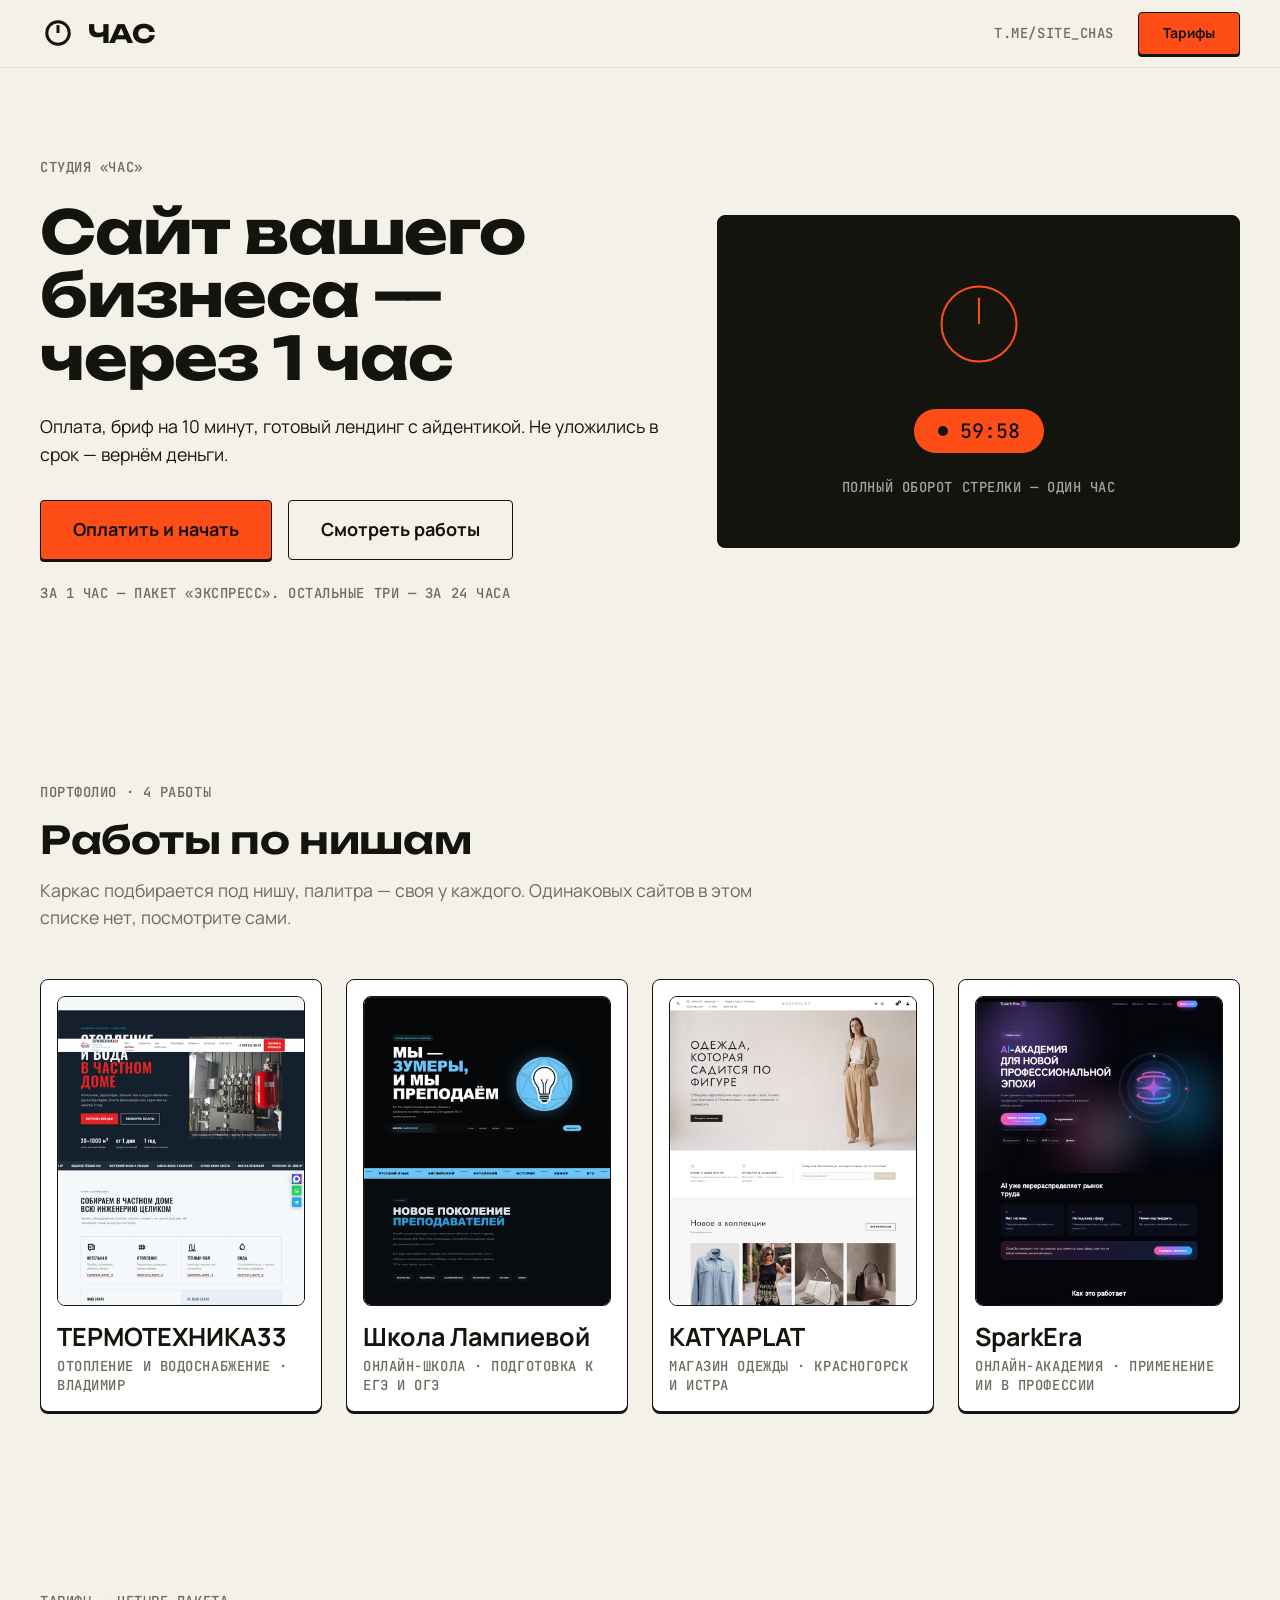
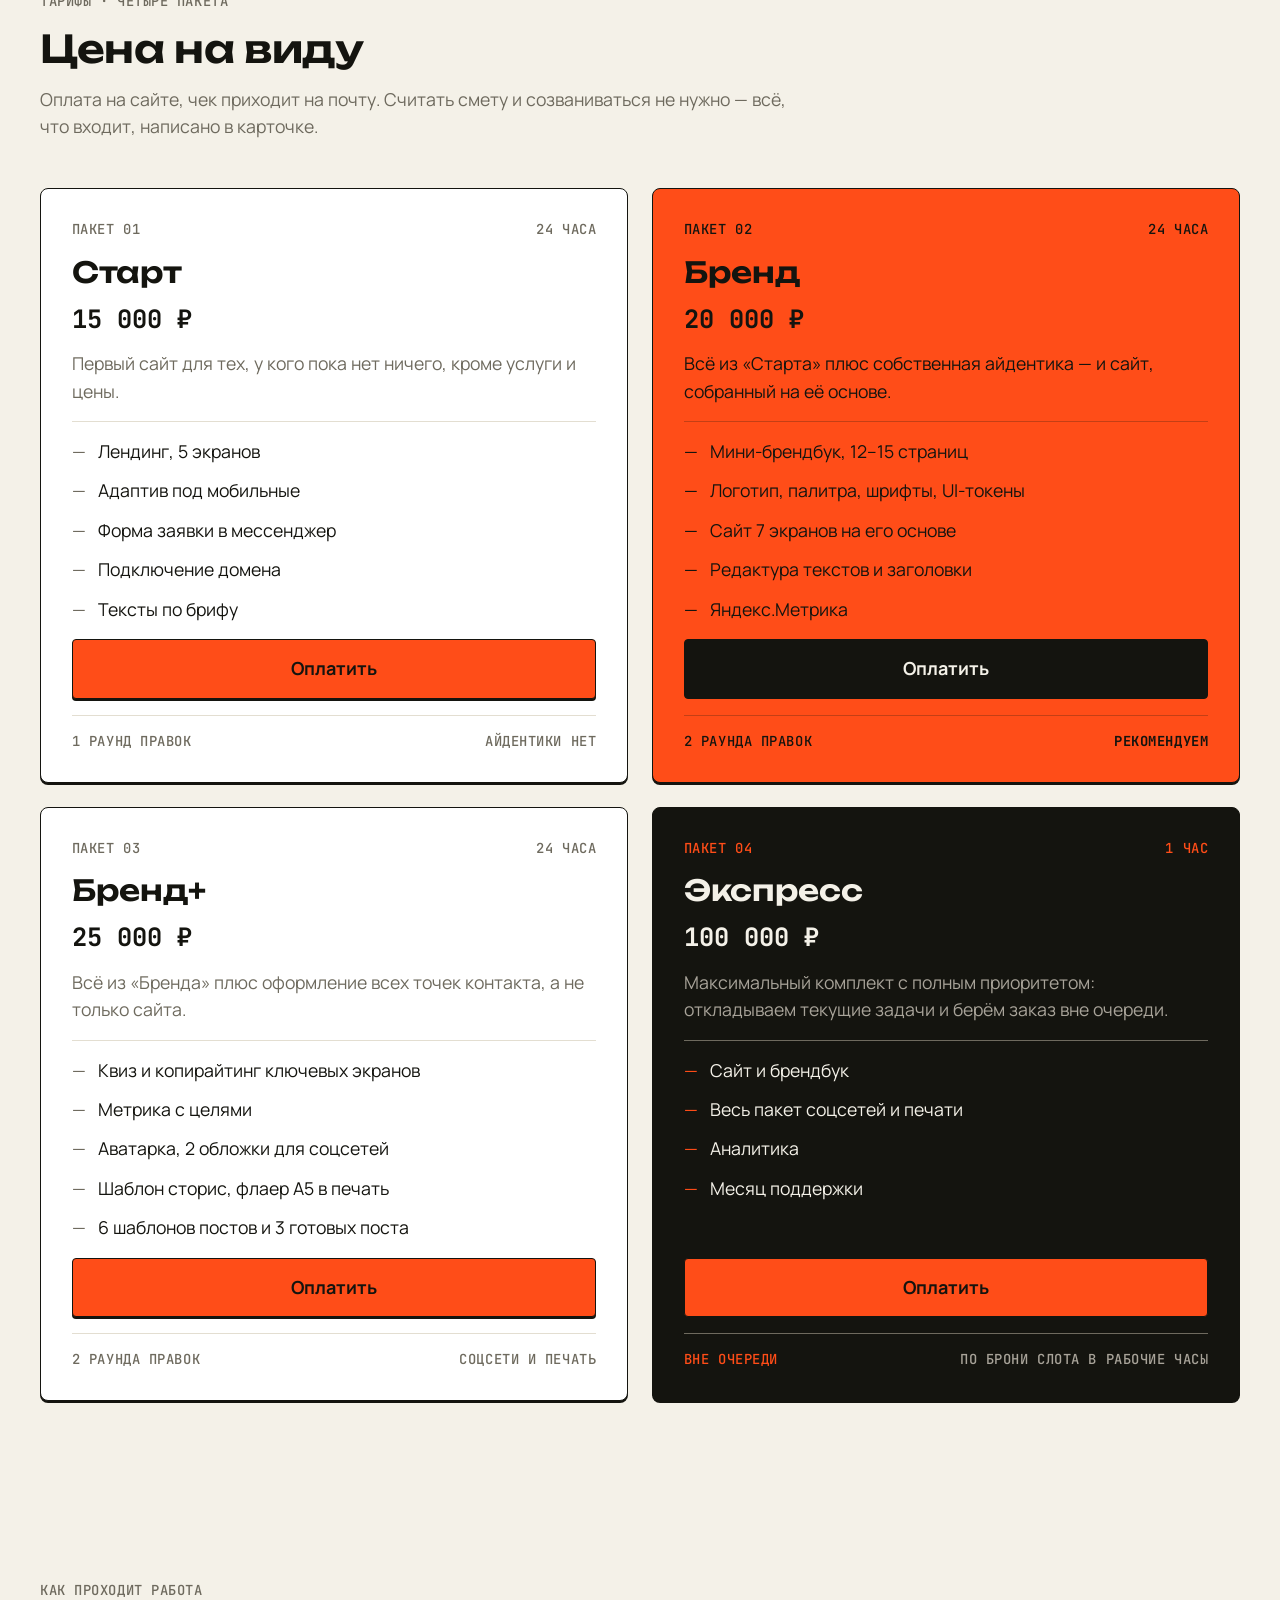
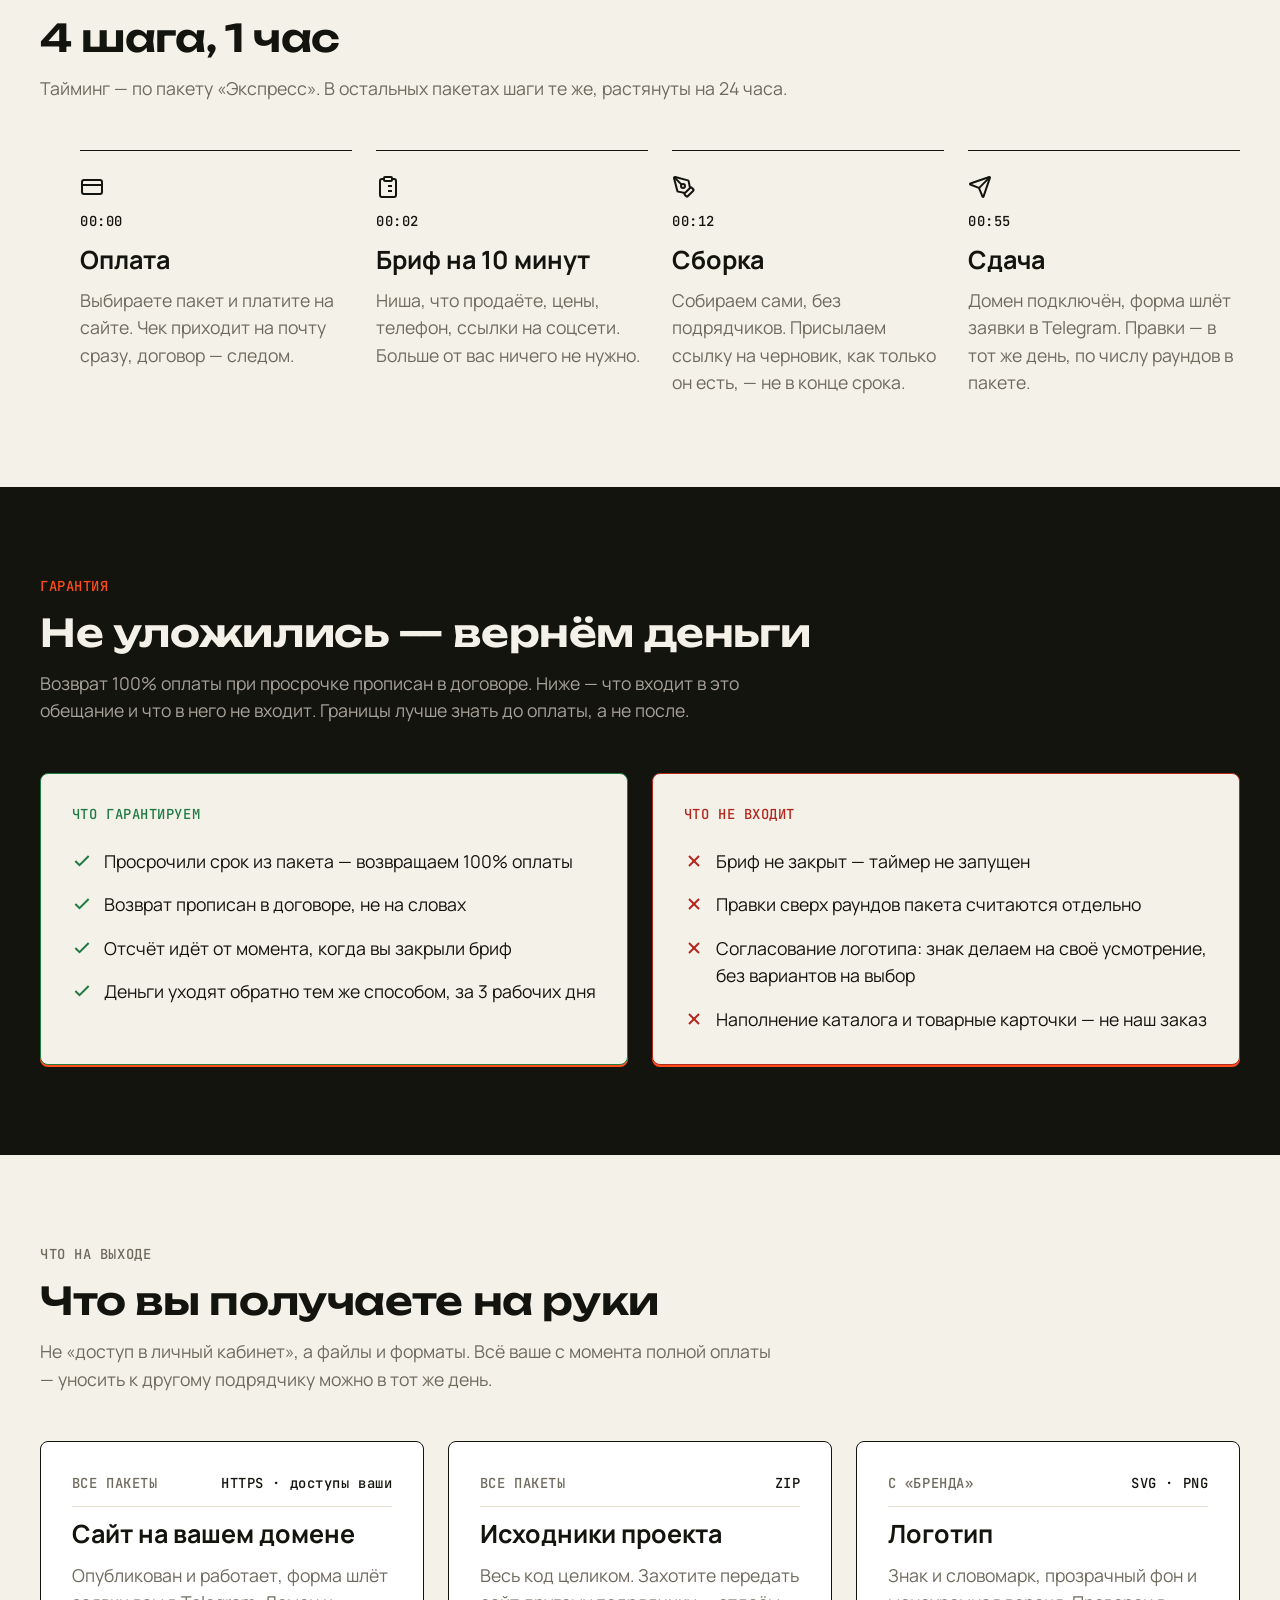
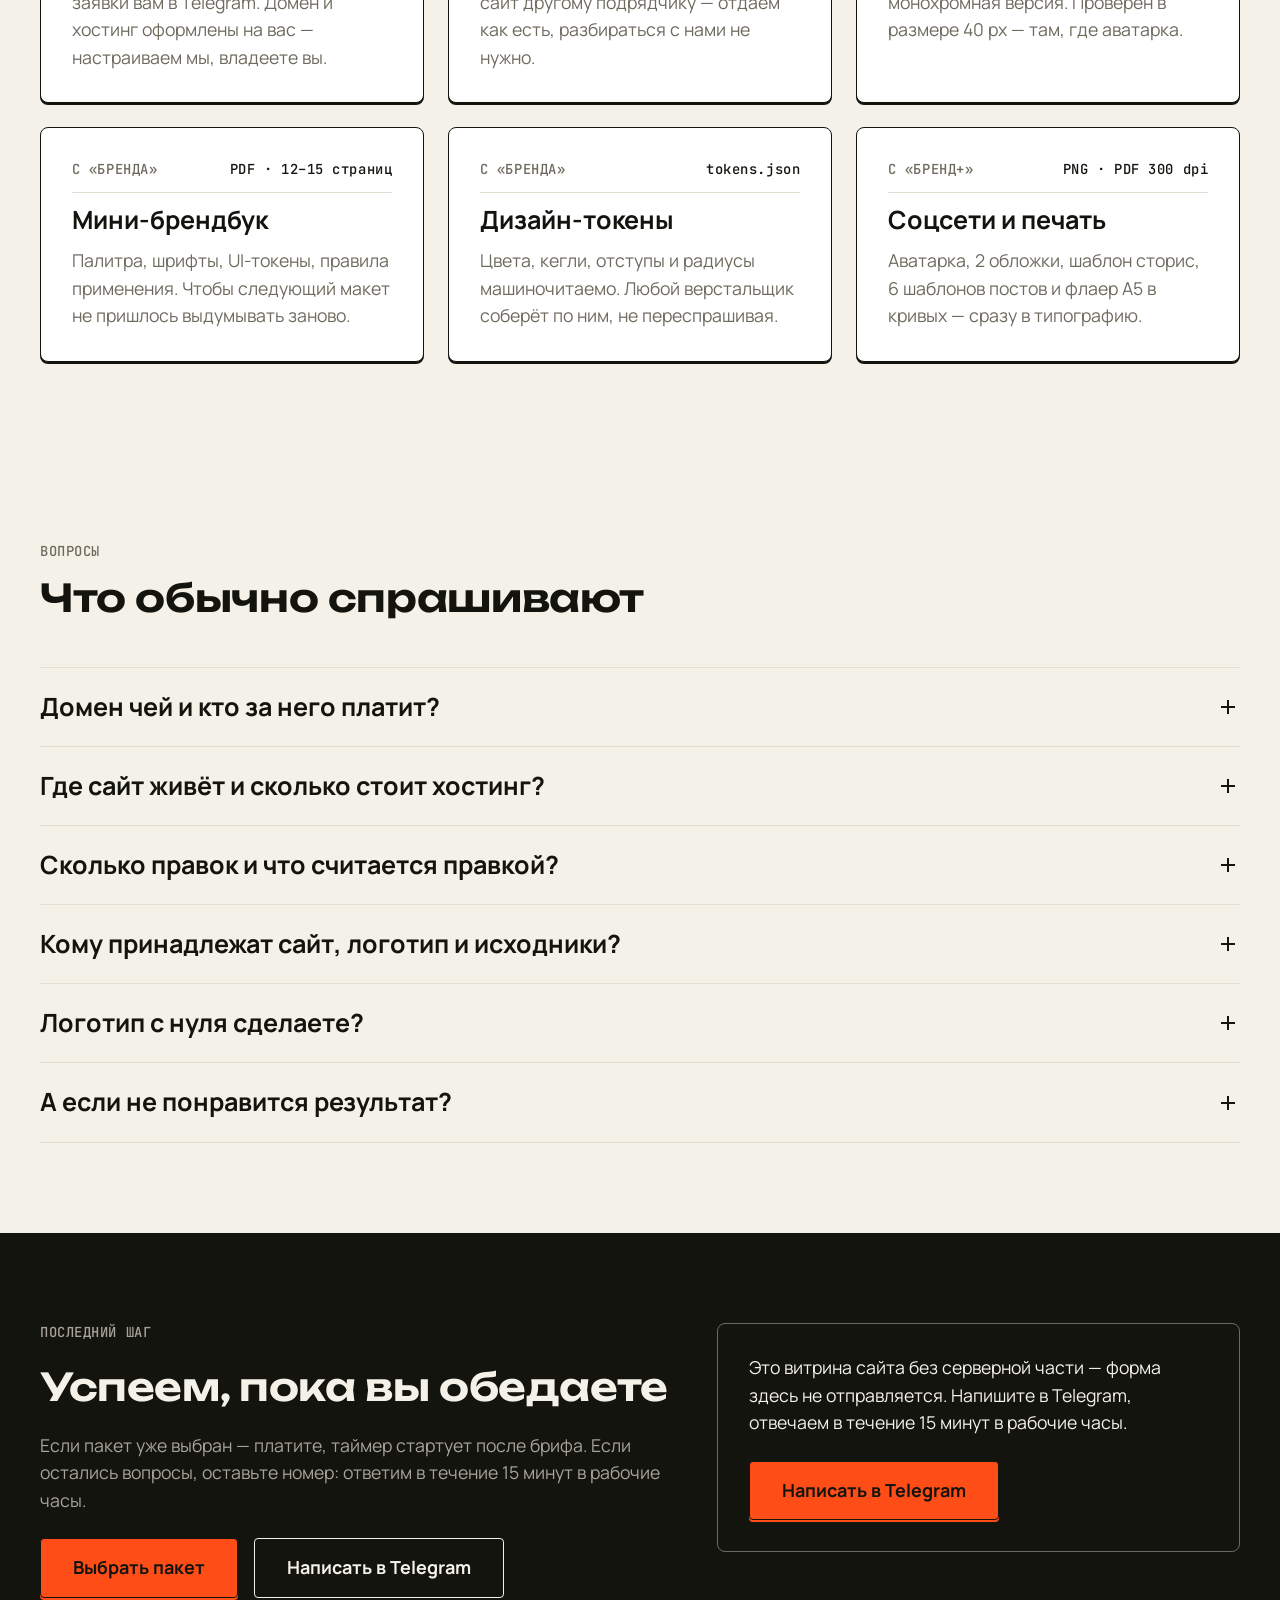
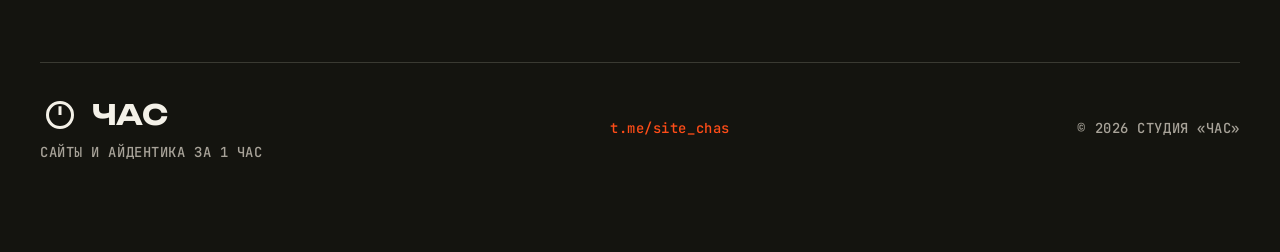
==== commit e2fa71f1: "Обновление витрины" ====
--- a/index.html
+++ b/index.html
@@ -1 +1 @@
-<!DOCTYPE html><!--i_INYolIp2Zczp5gdvAW2--><html lang="ru"><head><meta charSet="utf-8"/><meta name="viewport" content="width=device-width, initial-scale=1"/><link rel="stylesheet" href="/_next/static/css/fe9b6069bd0e61c2.css" data-precedence="next"/><link rel="stylesheet" href="/_next/static/css/83fba0bb30ec0857.css" data-precedence="next"/><link rel="preload" as="script" fetchPriority="low" href="/_next/static/chunks/webpack-e40e83e618f8a66e.js"/><script src="/_next/static/chunks/4bd1b696-c023c6e3521b1417.js" async=""></script><script src="/_next/static/chunks/255-2b334ff5c2ee7a81.js" async=""></script><script src="/_next/static/chunks/main-app-e3cec0207086b06c.js" async=""></script><script src="/_next/static/chunks/app/page-56900ef1aa6706d1.js" async=""></script><link rel="preload" href="/fonts/unbounded-700-cyrillic.woff2" as="font" type="font/woff2" crossorigin="anonymous"/><link rel="preload" href="/fonts/manrope-400-cyrillic.woff2" as="font" type="font/woff2" crossorigin="anonymous"/><meta name="theme-color" content="#F4F1E8"/><title>Студия «ЧАС» — сайт вашего бизнеса за 1 час</title><meta name="description" content="Лендинг с айдентикой за 24 часа, срочно — за 1 час. 4 пакета от 15 000 ₽, оплата на сайте, бриф на 10 минут. Не уложились в срок — вернём деньги."/><meta name="robots" content="noindex, nofollow"/><meta property="og:title" content="Студия «ЧАС» — сайт вашего бизнеса за 1 час"/><meta property="og:description" content="Лендинг с айдентикой за 24 часа, срочно — за 1 час. 4 пакета от 15 000 ₽, оплата на сайте, бриф на 10 минут. Не уложились в срок — вернём деньги."/><meta property="og:locale" content="ru_RU"/><meta property="og:type" content="website"/><meta name="twitter:card" content="summary"/><meta name="twitter:title" content="Студия «ЧАС» — сайт вашего бизнеса за 1 час"/><meta name="twitter:description" content="Лендинг с айдентикой за 24 часа, срочно — за 1 час. 4 пакета от 15 000 ₽, оплата на сайте, бриф на 10 минут. Не уложились в срок — вернём деньги."/><script>document.documentElement.classList.add('js')</script><script src="/_next/static/chunks/polyfills-42372ed130431b0a.js" noModule=""></script></head><body><div hidden=""><!--$--><!--/$--></div><header class="Header_header__KwdYD"><div class="container Header_inner__DLT3k"><a class="Header_logo____uDV" href="#hero" aria-label="Студия «Час», в начало"><span style="display:inline-flex;align-items:center;gap:var(--s-12);color:currentColor"><svg width="36" height="36" viewBox="0 0 96 96" fill="none" aria-hidden="true" focusable="false"><circle cx="48" cy="48" r="30" stroke="currentColor" stroke-width="8"></circle><path d="M48 48V27" stroke="currentColor" stroke-width="8" stroke-linecap="butt"></path></svg><span style="font-family:var(--font-display);font-weight:700;font-size:25.2px;letter-spacing:-0.02em;line-height:1;text-transform:uppercase">Час</span></span></a><nav class="Header_nav__tNWGY"><a class="caption Header_link__8qxmS" href="https://t.me/site_chas" rel="noopener noreferrer">t.me/site_chas</a><a class="btn btn--primary Header_cta__xbIXT" href="#pricing">Тарифы</a></nav></div></header><main><section class="section" id="hero"><div class="container Hero_grid__Vb_sf"><div class="Hero_copy__Ejubl"><p class="caption">Студия «Час»</p><h1 class="h1">Сайт вашего бизнеса — через 1 час</h1><p class="body measure">Оплата, бриф на 10 минут, готовый лендинг с айдентикой. Не уложились в срок — вернём деньги.</p><div class="Hero_actions__m_Jyq"><a class="btn btn--primary" href="#pricing">Оплатить и начать</a><a class="btn btn--secondary" href="#portfolio">Смотреть работы</a></div><p class="caption Hero_footnote__twaV1">За 1 час — пакет «Экспресс». Остальные три — за 24 часа</p></div><div class="Hero_visual__zd_O_"><svg width="120" height="120" viewBox="0 0 96 96" fill="none" aria-hidden="true" focusable="false"><circle cx="48" cy="48" r="30" stroke="var(--c-accent)" stroke-width="1.6"></circle><path d="M48 48V27" stroke="var(--c-accent)" stroke-width="1.6" stroke-linecap="butt"></path></svg><span class="Timer_pill__WrFFc"><span class="Timer_dot__fUPk7" aria-hidden="true"></span><span class="visually-hidden">До сдачи сайта<!-- -->: </span><time class="Timer_value__Te1Tb" aria-live="off">60:00</time></span><p class="caption Hero_visualNote__bNDH7">Полный оборот стрелки — один час</p></div></div></section><section class="section" id="portfolio"><div class="container"><div class="reveal section-head" data-shown="false"><p class="caption">Портфолио · <!-- -->4<!-- --> <!-- -->работы</p><h2 class="h2">Работы по нишам</h2><p class="body measure muted">Каркас подбирается под нишу, палитра — своя у каждого. Одинаковых сайтов в этом списке нет, посмотрите сами.</p></div><ul class="Portfolio_grid__50OxS"><li class="reveal" data-shown="false"><article class="Portfolio_card__An_k1"><img class="Portfolio_cover__23T0Q" src="/works/termotechnika33.png" alt="Сайт «ТЕРМОТЕХНИКА33»" width="800" height="1000" loading="lazy"/><div class="Portfolio_meta__ODNM5"><h3 class="h3"><a class="Portfolio_link___PVyj" href="https://термотехника33.рф/" target="_blank" rel="noopener noreferrer">ТЕРМОТЕХНИКА33</a></h3><p class="caption">Отопление и водоснабжение · Владимир</p></div></article></li><li class="reveal" data-shown="false" style="transition-delay:60ms"><article class="Portfolio_card__An_k1"><img class="Portfolio_cover__23T0Q" src="/works/lampieva-school.png" alt="Сайт «Школа Лампиевой»" width="800" height="1000" loading="lazy"/><div class="Portfolio_meta__ODNM5"><h3 class="h3"><a class="Portfolio_link___PVyj" href="https://lampieva-school.ru/" target="_blank" rel="noopener noreferrer">Школа Лампиевой</a></h3><p class="caption">Онлайн-школа · подготовка к ЕГЭ и ОГЭ</p></div></article></li><li class="reveal" data-shown="false" style="transition-delay:120ms"><article class="Portfolio_card__An_k1"><img class="Portfolio_cover__23T0Q" src="/works/katyaplat.png" alt="Сайт «KATYAPLAT»" width="800" height="1000" loading="lazy"/><div class="Portfolio_meta__ODNM5"><h3 class="h3"><a class="Portfolio_link___PVyj" href="https://katyaplat.ru/" target="_blank" rel="noopener noreferrer">KATYAPLAT</a></h3><p class="caption">Магазин одежды · Красногорск и Истра</p></div></article></li><li class="reveal" data-shown="false" style="transition-delay:180ms"><article class="Portfolio_card__An_k1"><div class="Placeholder_frame__zA3kC " style="aspect-ratio:4 / 5" role="img" aria-label="Плейсхолдер: Скриншот готового сайта"><span class="caption Placeholder_brief__mfBIZ">Скриншот готового сайта</span></div><div class="Portfolio_meta__ODNM5"><h3 class="h3">SPARK</h3></div></article></li></ul></div></section><section class="section" id="pricing"><div class="container"><div class="reveal section-head" data-shown="false"><p class="caption">Тарифы · четыре пакета</p><h2 class="h2">Цена на виду</h2><p class="body measure muted">Оплата на сайте, чек приходит на почту. Считать смету и созваниваться не нужно — всё, что входит, написано в карточке.</p></div><ul class="Pricing_grid__w9LVN"><li class="reveal" data-shown="false"><article class="Pricing_card__aZyV5 Pricing_plain__3xc_U"><header class="Pricing_head__zY_Sp"><span class="caption">Пакет <!-- -->01</span><span class="caption">24 часа</span></header><h3 class="Pricing_name__Lrkcx">Старт</h3><p class="Pricing_price__HGSH_">15 000 ₽</p><p class="body Pricing_lead__wjrGL">Первый сайт для тех, у кого пока нет ничего, кроме услуги и цены.</p><hr class="rule"/><ul class="Pricing_items__uuDQp"><li class="Pricing_item__GRanO"><span class="Pricing_dash__gfvEg" aria-hidden="true">—</span><span>Лендинг, 5 экранов</span></li><li class="Pricing_item__GRanO"><span class="Pricing_dash__gfvEg" aria-hidden="true">—</span><span>Адаптив под мобильные</span></li><li class="Pricing_item__GRanO"><span class="Pricing_dash__gfvEg" aria-hidden="true">—</span><span>Форма заявки в мессенджер</span></li><li class="Pricing_item__GRanO"><span class="Pricing_dash__gfvEg" aria-hidden="true">—</span><span>Подключение домена</span></li><li class="Pricing_item__GRanO"><span class="Pricing_dash__gfvEg" aria-hidden="true">—</span><span>Тексты по брифу</span></li></ul><a class="btn btn--primary Pricing_cta__RH7qG" href="https://t.me/site_chas" data-pay="start">Оплатить</a><hr class="rule"/><footer class="Pricing_foot__WjxyM"><span class="caption">1 раунд правок</span><span class="caption Pricing_note___xLft">айдентики нет</span></footer></article></li><li class="reveal" data-shown="false" style="transition-delay:80ms"><article class="Pricing_card__aZyV5 Pricing_accent__w6mdG"><header class="Pricing_head__zY_Sp"><span class="caption">Пакет <!-- -->02</span><span class="caption">24 часа</span></header><h3 class="Pricing_name__Lrkcx">Бренд</h3><p class="Pricing_price__HGSH_">20 000 ₽</p><p class="body Pricing_lead__wjrGL">Всё из «Старта» плюс собственная айдентика — и сайт, собранный на её основе.</p><hr class="rule"/><ul class="Pricing_items__uuDQp"><li class="Pricing_item__GRanO"><span class="Pricing_dash__gfvEg" aria-hidden="true">—</span><span>Мини-брендбук, 12–15 страниц</span></li><li class="Pricing_item__GRanO"><span class="Pricing_dash__gfvEg" aria-hidden="true">—</span><span>Логотип, палитра, шрифты, UI-токены</span></li><li class="Pricing_item__GRanO"><span class="Pricing_dash__gfvEg" aria-hidden="true">—</span><span>Сайт 7 экранов на его основе</span></li><li class="Pricing_item__GRanO"><span class="Pricing_dash__gfvEg" aria-hidden="true">—</span><span>Редактура текстов и заголовки</span></li><li class="Pricing_item__GRanO"><span class="Pricing_dash__gfvEg" aria-hidden="true">—</span><span>Яндекс.Метрика</span></li></ul><a class="btn btn--primary Pricing_cta__RH7qG" href="https://t.me/site_chas" data-pay="brand">Оплатить</a><hr class="rule"/><footer class="Pricing_foot__WjxyM"><span class="caption">2 раунда правок</span><span class="caption Pricing_recommended__5I3Ma">рекомендуем</span></footer></article></li><li class="reveal" data-shown="false"><article class="Pricing_card__aZyV5 Pricing_plain__3xc_U"><header class="Pricing_head__zY_Sp"><span class="caption">Пакет <!-- -->03</span><span class="caption">24 часа</span></header><h3 class="Pricing_name__Lrkcx">Бренд+</h3><p class="Pricing_price__HGSH_">25 000 ₽</p><p class="body Pricing_lead__wjrGL">Всё из «Бренда» плюс оформление всех точек контакта, а не только сайта.</p><hr class="rule"/><ul class="Pricing_items__uuDQp"><li class="Pricing_item__GRanO"><span class="Pricing_dash__gfvEg" aria-hidden="true">—</span><span>Квиз и копирайтинг ключевых экранов</span></li><li class="Pricing_item__GRanO"><span class="Pricing_dash__gfvEg" aria-hidden="true">—</span><span>Метрика с целями</span></li><li class="Pricing_item__GRanO"><span class="Pricing_dash__gfvEg" aria-hidden="true">—</span><span>Аватарка, 2 обложки для соцсетей</span></li><li class="Pricing_item__GRanO"><span class="Pricing_dash__gfvEg" aria-hidden="true">—</span><span>Шаблон сторис, флаер А5 в печать</span></li><li class="Pricing_item__GRanO"><span class="Pricing_dash__gfvEg" aria-hidden="true">—</span><span>6 шаблонов постов и 3 готовых поста</span></li></ul><a class="btn btn--primary Pricing_cta__RH7qG" href="https://t.me/site_chas" data-pay="brand-plus">Оплатить</a><hr class="rule"/><footer class="Pricing_foot__WjxyM"><span class="caption">2 раунда правок</span><span class="caption Pricing_note___xLft">соцсети и печать</span></footer></article></li><li class="reveal" data-shown="false" style="transition-delay:80ms"><article class="Pricing_card__aZyV5 Pricing_dark__ipKh3"><header class="Pricing_head__zY_Sp"><span class="caption">Пакет <!-- -->04</span><span class="caption">1 час</span></header><h3 class="Pricing_name__Lrkcx">Экспресс</h3><p class="Pricing_price__HGSH_">100 000 ₽</p><p class="body Pricing_lead__wjrGL">Максимальный комплект с полным приоритетом: откладываем текущие задачи и берём заказ вне очереди.</p><hr class="rule"/><ul class="Pricing_items__uuDQp"><li class="Pricing_item__GRanO"><span class="Pricing_dash__gfvEg" aria-hidden="true">—</span><span>Сайт и брендбук</span></li><li class="Pricing_item__GRanO"><span class="Pricing_dash__gfvEg" aria-hidden="true">—</span><span>Весь пакет соцсетей и печати</span></li><li class="Pricing_item__GRanO"><span class="Pricing_dash__gfvEg" aria-hidden="true">—</span><span>Аналитика</span></li><li class="Pricing_item__GRanO"><span class="Pricing_dash__gfvEg" aria-hidden="true">—</span><span>Месяц поддержки</span></li></ul><a class="btn btn--primary Pricing_cta__RH7qG" href="https://t.me/site_chas" data-pay="express">Оплатить</a><hr class="rule"/><footer class="Pricing_foot__WjxyM"><span class="caption">вне очереди</span><span class="caption Pricing_note___xLft">по брони слота в рабочие часы</span></footer></article></li></ul></div></section><section class="section" id="process"><div class="container"><div class="reveal section-head" data-shown="false"><p class="caption">Как проходит работа</p><h2 class="h2">4 шага, 1 час</h2><p class="body measure muted">Тайминг — по пакету «Экспресс». В остальных пакетах шаги те же, растянуты на 24 часа.</p></div><ol class="Process_grid__hJzsU"><li class="reveal Process_step__CJqDl" data-shown="false"><svg xmlns="http://www.w3.org/2000/svg" width="24" height="24" viewBox="0 0 24 24" fill="none" stroke="currentColor" stroke-width="2" stroke-linecap="butt" stroke-linejoin="miter" class="lucide lucide-credit-card" aria-hidden="true"><rect width="20" height="14" x="2" y="5" rx="2"></rect><line x1="2" x2="22" y1="10" y2="10"></line></svg><p class="mono Process_time__Ngb9d">00:00</p><h3 class="h3">Оплата</h3><p class="body muted">Выбираете пакет и платите на сайте. Чек приходит на почту сразу, договор — следом.</p></li><li class="reveal Process_step__CJqDl" data-shown="false" style="transition-delay:60ms"><svg xmlns="http://www.w3.org/2000/svg" width="24" height="24" viewBox="0 0 24 24" fill="none" stroke="currentColor" stroke-width="2" stroke-linecap="butt" stroke-linejoin="miter" class="lucide lucide-clipboard-list" aria-hidden="true"><rect width="8" height="4" x="8" y="2" rx="1" ry="1"></rect><path d="M16 4h2a2 2 0 0 1 2 2v14a2 2 0 0 1-2 2H6a2 2 0 0 1-2-2V6a2 2 0 0 1 2-2h2"></path><path d="M12 11h4"></path><path d="M12 16h4"></path><path d="M8 11h.01"></path><path d="M8 16h.01"></path></svg><p class="mono Process_time__Ngb9d">00:02</p><h3 class="h3">Бриф на 10 минут</h3><p class="body muted">Ниша, что продаёте, цены, телефон, ссылки на соцсети. Больше от вас ничего не нужно.</p></li><li class="reveal Process_step__CJqDl" data-shown="false" style="transition-delay:120ms"><svg xmlns="http://www.w3.org/2000/svg" width="24" height="24" viewBox="0 0 24 24" fill="none" stroke="currentColor" stroke-width="2" stroke-linecap="butt" stroke-linejoin="miter" class="lucide lucide-pen-tool" aria-hidden="true"><path d="M15.707 21.293a1 1 0 0 1-1.414 0l-1.586-1.586a1 1 0 0 1 0-1.414l5.586-5.586a1 1 0 0 1 1.414 0l1.586 1.586a1 1 0 0 1 0 1.414z"></path><path d="m18 13-1.375-6.874a1 1 0 0 0-.746-.776L3.235 2.028a1 1 0 0 0-1.207 1.207L5.35 15.879a1 1 0 0 0 .776.746L13 18"></path><path d="m2.3 2.3 7.286 7.286"></path><circle cx="11" cy="11" r="2"></circle></svg><p class="mono Process_time__Ngb9d">00:12</p><h3 class="h3">Сборка</h3><p class="body muted">Собираем сами, без подрядчиков. Присылаем ссылку на черновик, как только он есть, — не в конце срока.</p></li><li class="reveal Process_step__CJqDl" data-shown="false" style="transition-delay:180ms"><svg xmlns="http://www.w3.org/2000/svg" width="24" height="24" viewBox="0 0 24 24" fill="none" stroke="currentColor" stroke-width="2" stroke-linecap="butt" stroke-linejoin="miter" class="lucide lucide-send" aria-hidden="true"><path d="M14.536 21.686a.5.5 0 0 0 .937-.024l6.5-19a.496.496 0 0 0-.635-.635l-19 6.5a.5.5 0 0 0-.024.937l7.93 3.18a2 2 0 0 1 1.112 1.11z"></path><path d="m21.854 2.147-10.94 10.939"></path></svg><p class="mono Process_time__Ngb9d">00:55</p><h3 class="h3">Сдача</h3><p class="body muted">Домен подключён, форма шлёт заявки в Telegram. Правки — в тот же день, по числу раундов в пакете.</p></li></ol></div></section><section class="section section--ink" id="guarantee"><div class="container"><div class="reveal section-head" data-shown="false"><p class="caption">Гарантия</p><h2 class="h2">Не уложились — вернём деньги</h2><p class="body measure muted">Возврат 100% оплаты при просрочке прописан в договоре. Ниже — что входит в это обещание и что в него не входит. Границы лучше знать до оплаты, а не после.</p></div><div class="Guarantee_grid__dq3Ql"><div class="reveal" data-shown="false"><div class="Guarantee_panel__Gtzbd Guarantee_yes__zpXRB"><p class="caption Guarantee_panelHead__s3_la">Что гарантируем</p><ul class="Guarantee_list__QtNt8"><li class="Guarantee_item__DEkEh"><svg xmlns="http://www.w3.org/2000/svg" width="20" height="20" viewBox="0 0 24 24" fill="none" stroke="currentColor" stroke-width="2.4" stroke-linecap="butt" stroke-linejoin="miter" class="lucide lucide-check" aria-hidden="true"><path d="M20 6 9 17l-5-5"></path></svg><span class="body">Просрочили срок из пакета — возвращаем 100% оплаты</span></li><li class="Guarantee_item__DEkEh"><svg xmlns="http://www.w3.org/2000/svg" width="20" height="20" viewBox="0 0 24 24" fill="none" stroke="currentColor" stroke-width="2.4" stroke-linecap="butt" stroke-linejoin="miter" class="lucide lucide-check" aria-hidden="true"><path d="M20 6 9 17l-5-5"></path></svg><span class="body">Возврат прописан в договоре, не на словах</span></li><li class="Guarantee_item__DEkEh"><svg xmlns="http://www.w3.org/2000/svg" width="20" height="20" viewBox="0 0 24 24" fill="none" stroke="currentColor" stroke-width="2.4" stroke-linecap="butt" stroke-linejoin="miter" class="lucide lucide-check" aria-hidden="true"><path d="M20 6 9 17l-5-5"></path></svg><span class="body">Отсчёт идёт от момента, когда вы закрыли бриф</span></li><li class="Guarantee_item__DEkEh"><svg xmlns="http://www.w3.org/2000/svg" width="20" height="20" viewBox="0 0 24 24" fill="none" stroke="currentColor" stroke-width="2.4" stroke-linecap="butt" stroke-linejoin="miter" class="lucide lucide-check" aria-hidden="true"><path d="M20 6 9 17l-5-5"></path></svg><span class="body">Деньги уходят обратно тем же способом, за 3 рабочих дня</span></li></ul></div></div><div class="reveal" data-shown="false" style="transition-delay:80ms"><div class="Guarantee_panel__Gtzbd Guarantee_no___UJED"><p class="caption Guarantee_panelHead__s3_la">Что не входит</p><ul class="Guarantee_list__QtNt8"><li class="Guarantee_item__DEkEh"><svg xmlns="http://www.w3.org/2000/svg" width="20" height="20" viewBox="0 0 24 24" fill="none" stroke="currentColor" stroke-width="2.4" stroke-linecap="butt" stroke-linejoin="miter" class="lucide lucide-x" aria-hidden="true"><path d="M18 6 6 18"></path><path d="m6 6 12 12"></path></svg><span class="body">Бриф не закрыт — таймер не запущен</span></li><li class="Guarantee_item__DEkEh"><svg xmlns="http://www.w3.org/2000/svg" width="20" height="20" viewBox="0 0 24 24" fill="none" stroke="currentColor" stroke-width="2.4" stroke-linecap="butt" stroke-linejoin="miter" class="lucide lucide-x" aria-hidden="true"><path d="M18 6 6 18"></path><path d="m6 6 12 12"></path></svg><span class="body">Правки сверх раундов пакета считаются отдельно</span></li><li class="Guarantee_item__DEkEh"><svg xmlns="http://www.w3.org/2000/svg" width="20" height="20" viewBox="0 0 24 24" fill="none" stroke="currentColor" stroke-width="2.4" stroke-linecap="butt" stroke-linejoin="miter" class="lucide lucide-x" aria-hidden="true"><path d="M18 6 6 18"></path><path d="m6 6 12 12"></path></svg><span class="body">Согласование логотипа: знак делаем на своё усмотрение, без вариантов на выбор</span></li><li class="Guarantee_item__DEkEh"><svg xmlns="http://www.w3.org/2000/svg" width="20" height="20" viewBox="0 0 24 24" fill="none" stroke="currentColor" stroke-width="2.4" stroke-linecap="butt" stroke-linejoin="miter" class="lucide lucide-x" aria-hidden="true"><path d="M18 6 6 18"></path><path d="m6 6 12 12"></path></svg><span class="body">Наполнение каталога и товарные карточки — не наш заказ</span></li></ul></div></div></div></div></section><section class="section" id="deliverables"><div class="container"><div class="reveal section-head" data-shown="false"><p class="caption">Что на выходе</p><h2 class="h2">Что вы получаете на руки</h2><p class="body measure muted">Не «доступ в личный кабинет», а файлы и форматы. Всё ваше с момента полной оплаты — уносить к другому подрядчику можно в тот же день.</p></div><ul class="Deliverables_grid__rjXly"><li class="reveal" data-shown="false"><article class="Deliverables_card__Y6EzG"><header class="Deliverables_head__VdzIV"><span class="caption">все пакеты</span><span class="mono Deliverables_format__AYb0G">HTTPS · доступы ваши</span></header><h3 class="h3">Сайт на вашем домене</h3><p class="body muted">Опубликован и работает, форма шлёт заявки вам в Telegram. Домен и хостинг оформлены на вас — настраиваем мы, владеете вы.</p></article></li><li class="reveal" data-shown="false" style="transition-delay:60ms"><article class="Deliverables_card__Y6EzG"><header class="Deliverables_head__VdzIV"><span class="caption">все пакеты</span><span class="mono Deliverables_format__AYb0G">ZIP</span></header><h3 class="h3">Исходники проекта</h3><p class="body muted">Весь код целиком. Захотите передать сайт другому подрядчику — отдаём как есть, разбираться с нами не нужно.</p></article></li><li class="reveal" data-shown="false" style="transition-delay:120ms"><article class="Deliverables_card__Y6EzG"><header class="Deliverables_head__VdzIV"><span class="caption">с «Бренда»</span><span class="mono Deliverables_format__AYb0G">SVG · PNG</span></header><h3 class="h3">Логотип</h3><p class="body muted">Знак и словомарк, прозрачный фон и монохромная версия. Проверен в размере 40 px — там, где аватарка.</p></article></li><li class="reveal" data-shown="false"><article class="Deliverables_card__Y6EzG"><header class="Deliverables_head__VdzIV"><span class="caption">с «Бренда»</span><span class="mono Deliverables_format__AYb0G">PDF · 12–15 страниц</span></header><h3 class="h3">Мини-брендбук</h3><p class="body muted">Палитра, шрифты, UI-токены, правила применения. Чтобы следующий макет не пришлось выдумывать заново.</p></article></li><li class="reveal" data-shown="false" style="transition-delay:60ms"><article class="Deliverables_card__Y6EzG"><header class="Deliverables_head__VdzIV"><span class="caption">с «Бренда»</span><span class="mono Deliverables_format__AYb0G">tokens.json</span></header><h3 class="h3">Дизайн-токены</h3><p class="body muted">Цвета, кегли, отступы и радиусы машиночитаемо. Любой верстальщик соберёт по ним, не переспрашивая.</p></article></li><li class="reveal" data-shown="false" style="transition-delay:120ms"><article class="Deliverables_card__Y6EzG"><header class="Deliverables_head__VdzIV"><span class="caption">с «Бренд+»</span><span class="mono Deliverables_format__AYb0G">PNG · PDF 300 dpi</span></header><h3 class="h3">Соцсети и печать</h3><p class="body muted">Аватарка, 2 обложки, шаблон сторис, 6 шаблонов постов и флаер А5 в кривых — сразу в типографию.</p></article></li></ul></div></section><section class="section" id="faq"><div class="container"><div class="reveal section-head" data-shown="false"><p class="caption">Вопросы</p><h2 class="h2">Что обычно спрашивают</h2></div><div class="reveal" data-shown="false"><ul class="Faq_list__k2OUc"><li class="Faq_item__c0Hbv"><h3><button type="button" class="Faq_trigger__dGKm2" aria-expanded="false" aria-controls="faq-panel-0" id="faq-trigger-0"><span class="Faq_question__UdkUq">Домен чей и кто за него платит?</span><svg xmlns="http://www.w3.org/2000/svg" width="24" height="24" viewBox="0 0 24 24" fill="none" stroke="currentColor" stroke-width="2" stroke-linecap="butt" stroke-linejoin="miter" class="lucide lucide-plus" aria-hidden="true"><path d="M5 12h14"></path><path d="M12 5v14"></path></svg></button></h3><div id="faq-panel-0" role="region" aria-labelledby="faq-trigger-0" class="Faq_panel__IXJDl" data-open="false" inert=""><div class="Faq_panelInner__cXvfm"><p class="body measure">Домен покупаете вы, на своё имя, — примерно 200–1500 ₽ в год в зависимости от зоны. Так правильно: домен ваш актив, и уйти с ним вы можете в любой момент, ни у кого не спрашивая. Подключаем его к сайту сами, это входит в любой пакет. Если домена ещё нет, поможем выбрать за 5 минут на брифе.</p></div></div></li><li class="Faq_item__c0Hbv"><h3><button type="button" class="Faq_trigger__dGKm2" aria-expanded="false" aria-controls="faq-panel-1" id="faq-trigger-1"><span class="Faq_question__UdkUq">Где сайт живёт и сколько стоит хостинг?</span><svg xmlns="http://www.w3.org/2000/svg" width="24" height="24" viewBox="0 0 24 24" fill="none" stroke="currentColor" stroke-width="2" stroke-linecap="butt" stroke-linejoin="miter" class="lucide lucide-plus" aria-hidden="true"><path d="M5 12h14"></path><path d="M12 5v14"></path></svg></button></h3><div id="faq-panel-1" role="region" aria-labelledby="faq-trigger-1" class="Faq_panel__IXJDl" data-open="false" inert=""><div class="Faq_panelInner__cXvfm"><p class="body measure">Хостинг вы оплачиваете сами, напрямую регистратору — от 200 ₽ в месяц за лендинг. Мы не перепродаём хостинг и не держим ваш сайт у себя: счёт и доступы ваши, а значит никто не сможет отключить сайт в обход вас. Настройку и публикацию берём на себя, это входит в цену пакета.</p><p class="body measure Faq_disclosure__WfGTR">Рекомендуем REG.RU — там у нас партнёрская программа, и мы получаем от них процент. Для вас цена та же; если хотите другого хостера, настроим на нём.</p></div></div></li><li class="Faq_item__c0Hbv"><h3><button type="button" class="Faq_trigger__dGKm2" aria-expanded="false" aria-controls="faq-panel-2" id="faq-trigger-2"><span class="Faq_question__UdkUq">Сколько правок и что считается правкой?</span><svg xmlns="http://www.w3.org/2000/svg" width="24" height="24" viewBox="0 0 24 24" fill="none" stroke="currentColor" stroke-width="2" stroke-linecap="butt" stroke-linejoin="miter" class="lucide lucide-plus" aria-hidden="true"><path d="M5 12h14"></path><path d="M12 5v14"></path></svg></button></h3><div id="faq-panel-2" role="region" aria-labelledby="faq-trigger-2" class="Faq_panel__IXJDl" data-open="false" inert=""><div class="Faq_panelInner__cXvfm"><p class="body measure">В «Старте» — 1 раунд, в «Бренде» и «Бренд+» — 2. Раунд — это один список: текст, фото, порядок блоков, цвета в пределах палитры. Переделка структуры или новая ниша — это новый заказ, скажем об этом сразу.</p></div></div></li><li class="Faq_item__c0Hbv"><h3><button type="button" class="Faq_trigger__dGKm2" aria-expanded="false" aria-controls="faq-panel-3" id="faq-trigger-3"><span class="Faq_question__UdkUq">Кому принадлежат сайт, логотип и исходники?</span><svg xmlns="http://www.w3.org/2000/svg" width="24" height="24" viewBox="0 0 24 24" fill="none" stroke="currentColor" stroke-width="2" stroke-linecap="butt" stroke-linejoin="miter" class="lucide lucide-plus" aria-hidden="true"><path d="M5 12h14"></path><path d="M12 5v14"></path></svg></button></h3><div id="faq-panel-3" role="region" aria-labelledby="faq-trigger-3" class="Faq_panel__IXJDl" data-open="false" inert=""><div class="Faq_panelInner__cXvfm"><p class="body measure">Вам, целиком, с момента полной оплаты. Отдаём исходники, шрифты со свободной лицензией, логотип в SVG и PNG, tokens.json. Права на использование в портфолио оставляем за собой — если против, скажите на брифе.</p></div></div></li><li class="Faq_item__c0Hbv"><h3><button type="button" class="Faq_trigger__dGKm2" aria-expanded="false" aria-controls="faq-panel-4" id="faq-trigger-4"><span class="Faq_question__UdkUq">Логотип с нуля сделаете?</span><svg xmlns="http://www.w3.org/2000/svg" width="24" height="24" viewBox="0 0 24 24" fill="none" stroke="currentColor" stroke-width="2" stroke-linecap="butt" stroke-linejoin="miter" class="lucide lucide-plus" aria-hidden="true"><path d="M5 12h14"></path><path d="M12 5v14"></path></svg></button></h3><div id="faq-panel-4" role="region" aria-labelledby="faq-trigger-4" class="Faq_panel__IXJDl" data-open="false" inert=""><div class="Faq_panelInner__cXvfm"><p class="body measure">Да, но знак рисуем на своё усмотрение: вариантов на выбор и раундов согласования логотипа нет. Это и есть плата за срок — за час эскизы не обсуждают. На брифе берём нишу, характер и то, что вам точно не подходит, дальше решаем сами. Если логотип уже есть — оставляем ваш и приводим в порядок.</p></div></div></li><li class="Faq_item__c0Hbv"><h3><button type="button" class="Faq_trigger__dGKm2" aria-expanded="false" aria-controls="faq-panel-5" id="faq-trigger-5"><span class="Faq_question__UdkUq">А если не понравится результат?</span><svg xmlns="http://www.w3.org/2000/svg" width="24" height="24" viewBox="0 0 24 24" fill="none" stroke="currentColor" stroke-width="2" stroke-linecap="butt" stroke-linejoin="miter" class="lucide lucide-plus" aria-hidden="true"><path d="M5 12h14"></path><path d="M12 5v14"></path></svg></button></h3><div id="faq-panel-5" role="region" aria-labelledby="faq-trigger-5" class="Faq_panel__IXJDl" data-open="false" inert=""><div class="Faq_panelInner__cXvfm"><p class="body measure">Показываем черновик в процессе, а не в конце: развернуться можно на середине. Если после раундов правок сайт не устраивает — не публикуем, макет остаётся у нас, вы платите половину. Просрочка срока — отдельная история, там возврат полный.</p></div></div></li></ul></div></div></section><section class="section section--ink" id="contact"><div class="container"><div class="FinalCta_grid__BQkF7"><div class="reveal FinalCta_copy__FZ2ks" data-shown="false"><p class="caption">Последний шаг</p><h2 class="h2">Успеем, пока вы обедаете</h2><p class="body measure muted">Если пакет уже выбран — платите, таймер стартует после брифа. Если остались вопросы, оставьте номер: ответим в течение 15 минут в рабочие часы.</p><div class="FinalCta_actions__tsyb4"><a class="btn btn--primary" href="#pricing">Выбрать пакет</a><a class="btn btn--secondary" href="https://t.me/site_chas" rel="noopener noreferrer">Написать в Telegram</a></div></div><div class="reveal" data-shown="false" style="transition-delay:80ms"><div class="LeadForm_static__ApK2Z"><p class="body">Это витрина сайта без серверной части — форма здесь не отправляется. Напишите в Telegram, отвечаем в течение 15 минут в рабочие часы.</p><a class="btn btn--primary" href="https://t.me/site_chas" rel="noopener noreferrer">Написать в Telegram</a></div></div></div><hr class="rule FinalCta_divider__Wmjpp"/><footer class="FinalCta_footer__1Exbl"><div class="FinalCta_brand__yE8Da"><span style="display:inline-flex;align-items:center;gap:var(--s-12);color:var(--c-secondary)"><svg width="40" height="40" viewBox="0 0 96 96" fill="none" aria-hidden="true" focusable="false"><circle cx="48" cy="48" r="30" stroke="var(--c-secondary)" stroke-width="7.2"></circle><path d="M48 48V27" stroke="var(--c-secondary)" stroke-width="7.2" stroke-linecap="butt"></path></svg><span style="font-family:var(--font-display);font-weight:700;font-size:28px;letter-spacing:-0.02em;line-height:1;text-transform:uppercase">Час</span></span><p class="caption">Сайты и айдентика за 1 час</p></div><div class="FinalCta_contacts__Pr3M_"><a class="mono FinalCta_link__HD4m2" href="https://t.me/site_chas" rel="noopener noreferrer">t.me/site_chas</a></div><p class="caption FinalCta_copyright__HSAit">© <!-- -->2026<!-- --> Студия «Час»</p></footer></div></section></main><!--$--><!--/$--><script src="/_next/static/chunks/webpack-e40e83e618f8a66e.js" id="_R_" async=""></script><script>(self.__next_f=self.__next_f||[]).push([0])</script><script>self.__next_f.push([1,"1:\"$Sreact.fragment\"\n2:I[9766,[],\"\"]\n3:I[8924,[],\"\"]\n11:I[7150,[],\"\"]\n:HL[\"/_next/static/css/fe9b6069bd0e61c2.css\",\"style\"]\n:HL[\"/_next/static/css/83fba0bb30ec0857.css\",\"style\"]\n"])</script><script>self.__next_f.push([1,"0:{\"P\":null,\"b\":\"i-INYolIp2Zczp5gdvAW2\",\"p\":\"\",\"c\":[\"\",\"\"],\"i\":false,\"f\":[[[\"\",{\"children\":[\"__PAGE__\",{}]},\"$undefined\",\"$undefined\",true],[\"\",[\"$\",\"$1\",\"c\",{\"children\":[[[\"$\",\"link\",\"0\",{\"rel\":\"stylesheet\",\"href\":\"/_next/static/css/fe9b6069bd0e61c2.css\",\"precedence\":\"next\",\"crossOrigin\":\"$undefined\",\"nonce\":\"$undefined\"}]],[\"$\",\"html\",null,{\"lang\":\"ru\",\"suppressHydrationWarning\":true,\"children\":[[\"$\",\"head\",null,{\"children\":[[\"$\",\"script\",null,{\"dangerouslySetInnerHTML\":{\"__html\":\"document.documentElement.classList.add('js')\"}}],[\"$\",\"link\",null,{\"rel\":\"preload\",\"href\":\"/fonts/unbounded-700-cyrillic.woff2\",\"as\":\"font\",\"type\":\"font/woff2\",\"crossOrigin\":\"anonymous\"}],[\"$\",\"link\",null,{\"rel\":\"preload\",\"href\":\"/fonts/manrope-400-cyrillic.woff2\",\"as\":\"font\",\"type\":\"font/woff2\",\"crossOrigin\":\"anonymous\"}]]}],[\"$\",\"body\",null,{\"children\":[[\"$\",\"$L2\",null,{\"parallelRouterKey\":\"children\",\"error\":\"$undefined\",\"errorStyles\":\"$undefined\",\"errorScripts\":\"$undefined\",\"template\":[\"$\",\"$L3\",null,{}],\"templateStyles\":\"$undefined\",\"templateScripts\":\"$undefined\",\"notFound\":[[[\"$\",\"title\",null,{\"children\":\"404: This page could not be found.\"}],[\"$\",\"div\",null,{\"style\":{\"fontFamily\":\"system-ui,\\\"Segoe UI\\\",Roboto,Helvetica,Arial,sans-serif,\\\"Apple Color Emoji\\\",\\\"Segoe UI Emoji\\\"\",\"height\":\"100vh\",\"textAlign\":\"center\",\"display\":\"flex\",\"flexDirection\":\"column\",\"alignItems\":\"center\",\"justifyContent\":\"center\"},\"children\":[\"$\",\"div\",null,{\"children\":[[\"$\",\"style\",null,{\"dangerouslySetInnerHTML\":{\"__html\":\"body{color:#000;background:#fff;margin:0}.next-error-h1{border-right:1px solid rgba(0,0,0,.3)}@media (prefers-color-scheme:dark){body{color:#fff;background:#000}.next-error-h1{border-right:1px solid rgba(255,255,255,.3)}}\"}}],[\"$\",\"h1\",null,{\"className\":\"next-error-h1\",\"style\":{\"display\":\"inline-block\",\"margin\":\"0 20px 0 0\",\"padding\":\"0 23px 0 0\",\"fontSize\":24,\"fontWeight\":500,\"verticalAlign\":\"top\",\"lineHeight\":\"49px\"},\"children\":404}],[\"$\",\"div\",null,{\"style\":{\"display\":\"inline-block\"},\"children\":[\"$\",\"h2\",null,{\"style\":{\"fontSize\":14,\"fontWeight\":400,\"lineHeight\":\"49px\",\"margin\":0},\"children\":\"This page could not be found.\"}]}]]}]}]],[]],\"forbidden\":\"$undefined\",\"unauthorized\":\"$undefined\"}],null]}]]}]]}],{\"children\":[\"__PAGE__\",[\"$\",\"$1\",\"c\",{\"children\":[[[\"$\",\"header\",null,{\"className\":\"Header_header__KwdYD\",\"children\":[\"$\",\"div\",null,{\"className\":\"container Header_inner__DLT3k\",\"children\":[[\"$\",\"a\",null,{\"className\":\"Header_logo____uDV\",\"href\":\"#hero\",\"aria-label\":\"Студия «Час», в начало\",\"children\":[\"$\",\"span\",null,{\"style\":{\"display\":\"inline-flex\",\"alignItems\":\"center\",\"gap\":\"var(--s-12)\",\"color\":\"currentColor\"},\"children\":[[\"$\",\"svg\",null,{\"width\":36,\"height\":36,\"viewBox\":\"0 0 96 96\",\"fill\":\"none\",\"aria-hidden\":\"true\",\"focusable\":\"false\",\"children\":[[\"$\",\"circle\",null,{\"cx\":\"48\",\"cy\":\"48\",\"r\":\"30\",\"stroke\":\"currentColor\",\"strokeWidth\":8}],[\"$\",\"path\",null,{\"d\":\"M48 48V27\",\"stroke\":\"currentColor\",\"strokeWidth\":8,\"strokeLinecap\":\"butt\"}]]}],[\"$\",\"span\",null,{\"style\":{\"fontFamily\":\"var(--font-display)\",\"fontWeight\":700,\"fontSize\":25.2,\"letterSpacing\":\"-0.02em\",\"lineHeight\":1,\"textTransform\":\"uppercase\"},\"children\":\"Час\"}]]}]}],[\"$\",\"nav\",null,{\"className\":\"Header_nav__tNWGY\",\"children\":[[\"$\",\"a\",null,{\"className\":\"caption Header_link__8qxmS\",\"href\":\"https://t.me/site_chas\",\"rel\":\"noopener noreferrer\",\"children\":\"t.me/site_chas\"}],[\"$\",\"a\",null,{\"className\":\"btn btn--primary Header_cta__xbIXT\",\"href\":\"#pricing\",\"children\":\"Тарифы\"}]]}]]}]}],[\"$\",\"main\",null,{\"children\":[[\"$\",\"section\",null,{\"className\":\"section\",\"id\":\"hero\",\"children\":[\"$\",\"div\",null,{\"className\":\"container Hero_grid__Vb_sf\",\"children\":[[\"$\",\"div\",null,{\"className\":\"Hero_copy__Ejubl\",\"children\":[[\"$\",\"p\",null,{\"className\":\"caption\",\"children\":\"Студия «Час»\"}],[\"$\",\"h1\",null,{\"className\":\"h1\",\"children\":\"Сайт вашего бизнеса — через 1 час\"}],[\"$\",\"p\",null,{\"className\":\"body measure\",\"children\":\"Оплата, бриф на 10 минут, готовый лендинг с айдентикой. Не уложились в срок — вернём деньги.\"}],[\"$\",\"div\",null,{\"className\":\"Hero_actions__m_Jyq\",\"children\":[[\"$\",\"a\",null,{\"className\":\"btn btn--primary\",\"href\":\"#pricing\",\"children\":\"Оплатить и начать\"}],[\"$\",\"a\",null,{\"className\":\"btn btn--secondary\",\"href\":\"#portfolio\",\"children\":\"Смотреть работы\"}]]}],[\"$\",\"p\",null,{\"className\":\"caption Hero_footnote__twaV1\",\"children\":\"За 1 час — пакет «Экспресс». Остальные три — за 24 часа\"}]]}],[\"$\",\"div\",null,{\"className\":\"Hero_visual__zd_O_\",\"children\":[[\"$\",\"svg\",null,{\"width\":120,\"height\":120,\"viewBox\":\"0 0 96 96\",\"fill\":\"none\",\"aria-hidden\":\"true\",\"focusable\":\"false\",\"children\":[[\"$\",\"circle\",null,{\"cx\":\"48\",\"cy\":\"48\",\"r\":\"30\",\"stroke\":\"var(--c-accent)\",\"strokeWidth\":1.6}],[\"$\",\"path\",null,{\"d\":\"M48 48V27\",\"stroke\":\"var(--c-accent)\",\"strokeWidth\":1.6,\"strokeLinecap\":\"butt\"}]]}],\"$L4\",\"$L5\"]}]]}]}],\"$L6\",\"$L7\",\"$L8\",\"$L9\",\"$La\",\"$Lb\",\"$Lc\"]}],\"$Ld\"],[\"$Le\"],\"$Lf\"]}],{},null,false]},null,false],\"$L10\",false]],\"m\":\"$undefined\",\"G\":[\"$11\",[]],\"s\":false,\"S\":true}\n"])</script><script>self.__next_f.push([1,"12:I[9038,[\"974\",\"static/chunks/app/page-56900ef1aa6706d1.js\"],\"Timer\"]\n13:I[7664,[\"974\",\"static/chunks/app/page-56900ef1aa6706d1.js\"],\"Reveal\"]\n1c:I[2226,[\"974\",\"static/chunks/app/page-56900ef1aa6706d1.js\"],\"Faq\"]\n1d:I[5242,[\"974\",\"static/chunks/app/page-56900ef1aa6706d1.js\"],\"LeadForm\"]\n1e:I[6639,[\"974\",\"static/chunks/app/page-56900ef1aa6706d1.js\"],\"PayTracking\"]\n1f:I[4431,[],\"OutletBoundary\"]\n21:I[5278,[],\"AsyncMetadataOutlet\"]\n23:I[4431,[],\"ViewportBoundary\"]\n25:I[4431,[],\"MetadataBoundary\"]\n26:\"$Sreact.suspense\"\n4:[\"$\",\"$L12\",null,{}]\n5:[\"$\",\"p\",null,{\"className\":\"caption Hero_visualNote__bNDH7\",\"children\":\"Полный оборот стрелки — один час\"}]\n"])</script><script>self.__next_f.push([1,"6:[\"$\",\"section\",null,{\"className\":\"section\",\"id\":\"portfolio\",\"children\":[\"$\",\"div\",null,{\"className\":\"container\",\"children\":[[\"$\",\"$L13\",null,{\"className\":\"section-head\",\"children\":[[\"$\",\"p\",null,{\"className\":\"caption\",\"children\":[\"Портфолио · \",4,\" \",\"работы\"]}],[\"$\",\"h2\",null,{\"className\":\"h2\",\"children\":\"Работы по нишам\"}],[\"$\",\"p\",null,{\"className\":\"body measure muted\",\"children\":\"Каркас подбирается под нишу, палитра — своя у каждого. Одинаковых сайтов в этом списке нет, посмотрите сами.\"}]]}],[\"$\",\"ul\",null,{\"className\":\"Portfolio_grid__50OxS\",\"children\":[[\"$\",\"$L13\",\"ТЕРМОТЕХНИКА33\",{\"as\":\"li\",\"delay\":0,\"children\":[\"$\",\"article\",null,{\"className\":\"Portfolio_card__An_k1\",\"children\":[[\"$\",\"img\",null,{\"className\":\"Portfolio_cover__23T0Q\",\"src\":\"/works/termotechnika33.png\",\"alt\":\"Сайт «ТЕРМОТЕХНИКА33»\",\"width\":800,\"height\":1000,\"loading\":\"lazy\"}],[\"$\",\"div\",null,{\"className\":\"Portfolio_meta__ODNM5\",\"children\":[[\"$\",\"h3\",null,{\"className\":\"h3\",\"children\":[\"$\",\"a\",null,{\"className\":\"Portfolio_link___PVyj\",\"href\":\"https://термотехника33.рф/\",\"target\":\"_blank\",\"rel\":\"noopener noreferrer\",\"children\":\"ТЕРМОТЕХНИКА33\"}]}],[\"$\",\"p\",null,{\"className\":\"caption\",\"children\":\"Отопление и водоснабжение · Владимир\"}],\"$undefined\"]}]]}]}],[\"$\",\"$L13\",\"Школа Лампиевой\",{\"as\":\"li\",\"delay\":60,\"children\":[\"$\",\"article\",null,{\"className\":\"Portfolio_card__An_k1\",\"children\":[[\"$\",\"img\",null,{\"className\":\"Portfolio_cover__23T0Q\",\"src\":\"/works/lampieva-school.png\",\"alt\":\"Сайт «Школа Лампиевой»\",\"width\":800,\"height\":1000,\"loading\":\"lazy\"}],[\"$\",\"div\",null,{\"className\":\"Portfolio_meta__ODNM5\",\"children\":[[\"$\",\"h3\",null,{\"className\":\"h3\",\"children\":[\"$\",\"a\",null,{\"className\":\"Portfolio_link___PVyj\",\"href\":\"https://lampieva-school.ru/\",\"target\":\"_blank\",\"rel\":\"noopener noreferrer\",\"children\":\"Школа Лампиевой\"}]}],[\"$\",\"p\",null,{\"className\":\"caption\",\"children\":\"Онлайн-школа · подготовка к ЕГЭ и ОГЭ\"}],\"$undefined\"]}]]}]}],[\"$\",\"$L13\",\"KATYAPLAT\",{\"as\":\"li\",\"delay\":120,\"children\":[\"$\",\"article\",null,{\"className\":\"Portfolio_card__An_k1\",\"children\":[[\"$\",\"img\",null,{\"className\":\"Portfolio_cover__23T0Q\",\"src\":\"/works/katyaplat.png\",\"alt\":\"Сайт «KATYAPLAT»\",\"width\":800,\"height\":1000,\"loading\":\"lazy\"}],[\"$\",\"div\",null,{\"className\":\"Portfolio_meta__ODNM5\",\"children\":[[\"$\",\"h3\",null,{\"className\":\"h3\",\"children\":[\"$\",\"a\",null,{\"className\":\"Portfolio_link___PVyj\",\"href\":\"https://katyaplat.ru/\",\"target\":\"_blank\",\"rel\":\"noopener noreferrer\",\"children\":\"KATYAPLAT\"}]}],[\"$\",\"p\",null,{\"className\":\"caption\",\"children\":\"Магазин одежды · Красногорск и Истра\"}],\"$undefined\"]}]]}]}],[\"$\",\"$L13\",\"SPARK\",{\"as\":\"li\",\"delay\":180,\"children\":[\"$\",\"article\",null,{\"className\":\"Portfolio_card__An_k1\",\"children\":[[\"$\",\"div\",null,{\"className\":\"Placeholder_frame__zA3kC \",\"style\":{\"aspectRatio\":\"4 / 5\"},\"role\":\"img\",\"aria-label\":\"Плейсхолдер: Скриншот готового сайта\",\"children\":[\"$\",\"span\",null,{\"className\":\"caption Placeholder_brief__mfBIZ\",\"children\":\"Скриншот готового сайта\"}]}],[\"$\",\"div\",null,{\"className\":\"Portfolio_meta__ODNM5\",\"children\":[[\"$\",\"h3\",null,{\"className\":\"h3\",\"children\":\"SPARK\"}],\"$undefined\",\"$undefined\"]}]]}]}]]}]]}]}]\n"])</script><script>self.__next_f.push([1,"7:[\"$\",\"section\",null,{\"className\":\"section\",\"id\":\"pricing\",\"children\":[\"$\",\"div\",null,{\"className\":\"container\",\"children\":[[\"$\",\"$L13\",null,{\"className\":\"section-head\",\"children\":[[\"$\",\"p\",null,{\"className\":\"caption\",\"children\":\"Тарифы · четыре пакета\"}],[\"$\",\"h2\",null,{\"className\":\"h2\",\"children\":\"Цена на виду\"}],[\"$\",\"p\",null,{\"className\":\"body measure muted\",\"children\":\"Оплата на сайте, чек приходит на почту. Считать смету и созваниваться не нужно — всё, что входит, написано в карточке.\"}]]}],[\"$\",\"ul\",null,{\"className\":\"Pricing_grid__w9LVN\",\"children\":[[\"$\",\"$L13\",\"start\",{\"as\":\"li\",\"delay\":0,\"children\":[\"$\",\"article\",null,{\"className\":\"Pricing_card__aZyV5 Pricing_plain__3xc_U\",\"children\":[[\"$\",\"header\",null,{\"className\":\"Pricing_head__zY_Sp\",\"children\":[[\"$\",\"span\",null,{\"className\":\"caption\",\"children\":[\"Пакет \",\"01\"]}],[\"$\",\"span\",null,{\"className\":\"caption\",\"children\":\"24 часа\"}]]}],[\"$\",\"h3\",null,{\"className\":\"Pricing_name__Lrkcx\",\"children\":\"Старт\"}],[\"$\",\"p\",null,{\"className\":\"Pricing_price__HGSH_\",\"children\":\"15 000 ₽\"}],[\"$\",\"p\",null,{\"className\":\"body Pricing_lead__wjrGL\",\"children\":\"Первый сайт для тех, у кого пока нет ничего, кроме услуги и цены.\"}],[\"$\",\"hr\",null,{\"className\":\"rule\"}],[\"$\",\"ul\",null,{\"className\":\"Pricing_items__uuDQp\",\"children\":[[\"$\",\"li\",\"Лендинг, 5 экранов\",{\"className\":\"Pricing_item__GRanO\",\"children\":[[\"$\",\"span\",null,{\"className\":\"Pricing_dash__gfvEg\",\"aria-hidden\":\"true\",\"children\":\"—\"}],[\"$\",\"span\",null,{\"children\":\"Лендинг, 5 экранов\"}]]}],[\"$\",\"li\",\"Адаптив под мобильные\",{\"className\":\"Pricing_item__GRanO\",\"children\":[[\"$\",\"span\",null,{\"className\":\"Pricing_dash__gfvEg\",\"aria-hidden\":\"true\",\"children\":\"—\"}],[\"$\",\"span\",null,{\"children\":\"Адаптив под мобильные\"}]]}],[\"$\",\"li\",\"Форма заявки в мессенджер\",{\"className\":\"Pricing_item__GRanO\",\"children\":[[\"$\",\"span\",null,{\"className\":\"Pricing_dash__gfvEg\",\"aria-hidden\":\"true\",\"children\":\"—\"}],[\"$\",\"span\",null,{\"children\":\"Форма заявки в мессенджер\"}]]}],[\"$\",\"li\",\"Подключение домена\",{\"className\":\"Pricing_item__GRanO\",\"children\":[[\"$\",\"span\",null,{\"className\":\"Pricing_dash__gfvEg\",\"aria-hidden\":\"true\",\"children\":\"—\"}],[\"$\",\"span\",null,{\"children\":\"Подключение домена\"}]]}],[\"$\",\"li\",\"Тексты по брифу\",{\"className\":\"Pricing_item__GRanO\",\"children\":[[\"$\",\"span\",null,{\"className\":\"Pricing_dash__gfvEg\",\"aria-hidden\":\"true\",\"children\":\"—\"}],[\"$\",\"span\",null,{\"children\":\"Тексты по брифу\"}]]}]]}],[\"$\",\"a\",null,{\"className\":\"btn btn--primary Pricing_cta__RH7qG\",\"href\":\"https://t.me/site_chas\",\"data-pay\":\"start\",\"children\":\"Оплатить\"}],[\"$\",\"hr\",null,{\"className\":\"rule\"}],[\"$\",\"footer\",null,{\"className\":\"Pricing_foot__WjxyM\",\"children\":[[\"$\",\"span\",null,{\"className\":\"caption\",\"children\":\"1 раунд правок\"}],[\"$\",\"span\",null,{\"className\":\"caption Pricing_note___xLft\",\"children\":\"айдентики нет\"}]]}]]}]}],[\"$\",\"$L13\",\"brand\",{\"as\":\"li\",\"delay\":80,\"children\":[\"$\",\"article\",null,{\"className\":\"Pricing_card__aZyV5 Pricing_accent__w6mdG\",\"children\":[[\"$\",\"header\",null,{\"className\":\"Pricing_head__zY_Sp\",\"children\":[[\"$\",\"span\",null,{\"className\":\"caption\",\"children\":[\"Пакет \",\"02\"]}],[\"$\",\"span\",null,{\"className\":\"caption\",\"children\":\"24 часа\"}]]}],[\"$\",\"h3\",null,{\"className\":\"Pricing_name__Lrkcx\",\"children\":\"Бренд\"}],[\"$\",\"p\",null,{\"className\":\"Pricing_price__HGSH_\",\"children\":\"20 000 ₽\"}],[\"$\",\"p\",null,{\"className\":\"body Pricing_lead__wjrGL\",\"children\":\"Всё из «Старта» плюс собственная айдентика — и сайт, собранный на её основе.\"}],[\"$\",\"hr\",null,{\"className\":\"rule\"}],[\"$\",\"ul\",null,{\"className\":\"Pricing_items__uuDQp\",\"children\":[[\"$\",\"li\",\"Мини-брендбук, 12–15 страниц\",{\"className\":\"Pricing_item__GRanO\",\"children\":[[\"$\",\"span\",null,{\"className\":\"Pricing_dash__gfvEg\",\"aria-hidden\":\"true\",\"children\":\"—\"}],[\"$\",\"span\",null,{\"children\":\"Мини-брендбук, 12–15 страниц\"}]]}],[\"$\",\"li\",\"Логотип, палитра, шрифты, UI-токены\",{\"className\":\"Pricing_item__GRanO\",\"children\":[[\"$\",\"span\",null,{\"className\":\"Pricing_dash__gfvEg\",\"aria-hidden\":\"true\",\"children\":\"—\"}],[\"$\",\"span\",null,{\"children\":\"Логотип, палитра, шрифты, UI-токены\"}]]}],[\"$\",\"li\",\"Сайт 7 экранов на его основе\",{\"className\":\"Pricing_item__GRanO\",\"children\":[[\"$\",\"span\",null,{\"className\":\"Pricing_dash__gfvEg\",\"aria-hidden\":\"true\",\"children\":\"—\"}],[\"$\",\"span\",null,{\"children\":\"Сайт 7 экранов на его основе\"}]]}],[\"$\",\"li\",\"Редактура текстов и заголовки\",{\"className\":\"Pricing_item__GRanO\",\"children\":[[\"$\",\"span\",null,{\"className\":\"Pricing_dash__gfvEg\",\"aria-hidden\":\"true\",\"children\":\"—\"}],[\"$\",\"span\",null,{\"children\":\"Редактура текстов и заголовки\"}]]}],\"$L14\"]}],\"$L15\",\"$L16\",\"$L17\"]}]}],\"$L18\",\"$L19\"]}]]}]}]\n"])</script><script>self.__next_f.push([1,"8:[\"$\",\"section\",null,{\"className\":\"section\",\"id\":\"process\",\"children\":[\"$\",\"div\",null,{\"className\":\"container\",\"children\":[[\"$\",\"$L13\",null,{\"className\":\"section-head\",\"children\":[[\"$\",\"p\",null,{\"className\":\"caption\",\"children\":\"Как проходит работа\"}],[\"$\",\"h2\",null,{\"className\":\"h2\",\"children\":\"4 шага, 1 час\"}],[\"$\",\"p\",null,{\"className\":\"body measure muted\",\"children\":\"Тайминг — по пакету «Экспресс». В остальных пакетах шаги те же, растянуты на 24 часа.\"}]]}],[\"$\",\"ol\",null,{\"className\":\"Process_grid__hJzsU\",\"children\":[[\"$\",\"$L13\",\"Оплата\",{\"as\":\"li\",\"className\":\"Process_step__CJqDl\",\"delay\":0,\"children\":[[\"$\",\"svg\",null,{\"ref\":\"$undefined\",\"xmlns\":\"http://www.w3.org/2000/svg\",\"width\":24,\"height\":24,\"viewBox\":\"0 0 24 24\",\"fill\":\"none\",\"stroke\":\"currentColor\",\"strokeWidth\":2,\"strokeLinecap\":\"butt\",\"strokeLinejoin\":\"miter\",\"className\":\"lucide lucide-credit-card\",\"aria-hidden\":\"true\",\"children\":[[\"$\",\"rect\",\"ynyp8z\",{\"width\":\"20\",\"height\":\"14\",\"x\":\"2\",\"y\":\"5\",\"rx\":\"2\"}],[\"$\",\"line\",\"1b3vmo\",{\"x1\":\"2\",\"x2\":\"22\",\"y1\":\"10\",\"y2\":\"10\"}],\"$undefined\"]}],[\"$\",\"p\",null,{\"className\":\"mono Process_time__Ngb9d\",\"children\":\"00:00\"}],[\"$\",\"h3\",null,{\"className\":\"h3\",\"children\":\"Оплата\"}],[\"$\",\"p\",null,{\"className\":\"body muted\",\"children\":\"Выбираете пакет и платите на сайте. Чек приходит на почту сразу, договор — следом.\"}]]}],[\"$\",\"$L13\",\"Бриф на 10 минут\",{\"as\":\"li\",\"className\":\"Process_step__CJqDl\",\"delay\":60,\"children\":[[\"$\",\"svg\",null,{\"ref\":\"$undefined\",\"xmlns\":\"http://www.w3.org/2000/svg\",\"width\":24,\"height\":24,\"viewBox\":\"0 0 24 24\",\"fill\":\"none\",\"stroke\":\"currentColor\",\"strokeWidth\":2,\"strokeLinecap\":\"butt\",\"strokeLinejoin\":\"miter\",\"className\":\"lucide lucide-clipboard-list\",\"aria-hidden\":\"true\",\"children\":[[\"$\",\"rect\",\"tgr4d6\",{\"width\":\"8\",\"height\":\"4\",\"x\":\"8\",\"y\":\"2\",\"rx\":\"1\",\"ry\":\"1\"}],[\"$\",\"path\",\"116196\",{\"d\":\"M16 4h2a2 2 0 0 1 2 2v14a2 2 0 0 1-2 2H6a2 2 0 0 1-2-2V6a2 2 0 0 1 2-2h2\"}],[\"$\",\"path\",\"1jrz19\",{\"d\":\"M12 11h4\"}],[\"$\",\"path\",\"n85exb\",{\"d\":\"M12 16h4\"}],[\"$\",\"path\",\"1dfujw\",{\"d\":\"M8 11h.01\"}],[\"$\",\"path\",\"18s6g9\",{\"d\":\"M8 16h.01\"}],\"$undefined\"]}],[\"$\",\"p\",null,{\"className\":\"mono Process_time__Ngb9d\",\"children\":\"00:02\"}],[\"$\",\"h3\",null,{\"className\":\"h3\",\"children\":\"Бриф на 10 минут\"}],[\"$\",\"p\",null,{\"className\":\"body muted\",\"children\":\"Ниша, что продаёте, цены, телефон, ссылки на соцсети. Больше от вас ничего не нужно.\"}]]}],[\"$\",\"$L13\",\"Сборка\",{\"as\":\"li\",\"className\":\"Process_step__CJqDl\",\"delay\":120,\"children\":[[\"$\",\"svg\",null,{\"ref\":\"$undefined\",\"xmlns\":\"http://www.w3.org/2000/svg\",\"width\":24,\"height\":24,\"viewBox\":\"0 0 24 24\",\"fill\":\"none\",\"stroke\":\"currentColor\",\"strokeWidth\":2,\"strokeLinecap\":\"butt\",\"strokeLinejoin\":\"miter\",\"className\":\"lucide lucide-pen-tool\",\"aria-hidden\":\"true\",\"children\":[[\"$\",\"path\",\"nt11vn\",{\"d\":\"M15.707 21.293a1 1 0 0 1-1.414 0l-1.586-1.586a1 1 0 0 1 0-1.414l5.586-5.586a1 1 0 0 1 1.414 0l1.586 1.586a1 1 0 0 1 0 1.414z\"}],[\"$\",\"path\",\"15qc1e\",{\"d\":\"m18 13-1.375-6.874a1 1 0 0 0-.746-.776L3.235 2.028a1 1 0 0 0-1.207 1.207L5.35 15.879a1 1 0 0 0 .776.746L13 18\"}],[\"$\",\"path\",\"1wuzzi\",{\"d\":\"m2.3 2.3 7.286 7.286\"}],[\"$\",\"circle\",\"xmgehs\",{\"cx\":\"11\",\"cy\":\"11\",\"r\":\"2\"}],\"$undefined\"]}],[\"$\",\"p\",null,{\"className\":\"mono Process_time__Ngb9d\",\"children\":\"00:12\"}],[\"$\",\"h3\",null,{\"className\":\"h3\",\"children\":\"Сборка\"}],[\"$\",\"p\",null,{\"className\":\"body muted\",\"children\":\"Собираем сами, без подрядчиков. Присылаем ссылку на черновик, как только он есть, — не в конце срока.\"}]]}],[\"$\",\"$L13\",\"Сдача\",{\"as\":\"li\",\"className\":\"Process_step__CJqDl\",\"delay\":180,\"children\":[[\"$\",\"svg\",null,{\"ref\":\"$undefined\",\"xmlns\":\"http://www.w3.org/2000/svg\",\"width\":24,\"height\":24,\"viewBox\":\"0 0 24 24\",\"fill\":\"none\",\"stroke\":\"currentColor\",\"strokeWidth\":2,\"strokeLinecap\":\"butt\",\"strokeLinejoin\":\"miter\",\"className\":\"lucide lucide-send\",\"aria-hidden\":\"true\",\"children\":[[\"$\",\"path\",\"1ffxy3\",{\"d\":\"M14.536 21.686a.5.5 0 0 0 .937-.024l6.5-19a.496.496 0 0 0-.635-.635l-19 6.5a.5.5 0 0 0-.024.937l7.93 3.18a2 2 0 0 1 1.112 1.11z\"}],[\"$\",\"path\",\"12cjpa\",{\"d\":\"m21.854 2.147-10.94 10.939\"}],\"$undefined\"]}],[\"$\",\"p\",null,{\"className\":\"mono Process_time__Ngb9d\",\"children\":\"00:55\"}],[\"$\",\"h3\",null,{\"className\":\"h3\",\"children\":\"Сдача\"}],[\"$\",\"p\",null,{\"className\":\"body muted\",\"children\":\"Домен подключён, форма шлёт заявки в Telegram. Правки — в тот же день, по числу раундов в пакете.\"}]]}]]}]]}]}]\n"])</script><script>self.__next_f.push([1,"9:[\"$\",\"section\",null,{\"className\":\"section section--ink\",\"id\":\"guarantee\",\"children\":[\"$\",\"div\",null,{\"className\":\"container\",\"children\":[[\"$\",\"$L13\",null,{\"className\":\"section-head\",\"children\":[[\"$\",\"p\",null,{\"className\":\"caption\",\"children\":\"Гарантия\"}],[\"$\",\"h2\",null,{\"className\":\"h2\",\"children\":\"Не уложились — вернём деньги\"}],[\"$\",\"p\",null,{\"className\":\"body measure muted\",\"children\":\"Возврат 100% оплаты при просрочке прописан в договоре. Ниже — что входит в это обещание и что в него не входит. Границы лучше знать до оплаты, а не после.\"}]]}],[\"$\",\"div\",null,{\"className\":\"Guarantee_grid__dq3Ql\",\"children\":[[\"$\",\"$L13\",null,{\"children\":[\"$\",\"div\",null,{\"className\":\"Guarantee_panel__Gtzbd Guarantee_yes__zpXRB\",\"children\":[[\"$\",\"p\",null,{\"className\":\"caption Guarantee_panelHead__s3_la\",\"children\":\"Что гарантируем\"}],[\"$\",\"ul\",null,{\"className\":\"Guarantee_list__QtNt8\",\"children\":[[\"$\",\"li\",\"Просрочили срок из пакета — возвращаем 100% оплаты\",{\"className\":\"Guarantee_item__DEkEh\",\"children\":[[\"$\",\"svg\",null,{\"ref\":\"$undefined\",\"xmlns\":\"http://www.w3.org/2000/svg\",\"width\":20,\"height\":20,\"viewBox\":\"0 0 24 24\",\"fill\":\"none\",\"stroke\":\"currentColor\",\"strokeWidth\":2.4,\"strokeLinecap\":\"butt\",\"strokeLinejoin\":\"miter\",\"className\":\"lucide lucide-check\",\"aria-hidden\":\"true\",\"children\":[[\"$\",\"path\",\"1gmf2c\",{\"d\":\"M20 6 9 17l-5-5\"}],\"$undefined\"]}],[\"$\",\"span\",null,{\"className\":\"body\",\"children\":\"Просрочили срок из пакета — возвращаем 100% оплаты\"}]]}],[\"$\",\"li\",\"Возврат прописан в договоре, не на словах\",{\"className\":\"Guarantee_item__DEkEh\",\"children\":[[\"$\",\"svg\",null,{\"ref\":\"$undefined\",\"xmlns\":\"http://www.w3.org/2000/svg\",\"width\":20,\"height\":20,\"viewBox\":\"0 0 24 24\",\"fill\":\"none\",\"stroke\":\"currentColor\",\"strokeWidth\":2.4,\"strokeLinecap\":\"butt\",\"strokeLinejoin\":\"miter\",\"className\":\"lucide lucide-check\",\"aria-hidden\":\"true\",\"children\":[[\"$\",\"path\",\"1gmf2c\",{\"d\":\"M20 6 9 17l-5-5\"}],\"$undefined\"]}],[\"$\",\"span\",null,{\"className\":\"body\",\"children\":\"Возврат прописан в договоре, не на словах\"}]]}],[\"$\",\"li\",\"Отсчёт идёт от момента, когда вы закрыли бриф\",{\"className\":\"Guarantee_item__DEkEh\",\"children\":[[\"$\",\"svg\",null,{\"ref\":\"$undefined\",\"xmlns\":\"http://www.w3.org/2000/svg\",\"width\":20,\"height\":20,\"viewBox\":\"0 0 24 24\",\"fill\":\"none\",\"stroke\":\"currentColor\",\"strokeWidth\":2.4,\"strokeLinecap\":\"butt\",\"strokeLinejoin\":\"miter\",\"className\":\"lucide lucide-check\",\"aria-hidden\":\"true\",\"children\":[[\"$\",\"path\",\"1gmf2c\",{\"d\":\"M20 6 9 17l-5-5\"}],\"$undefined\"]}],[\"$\",\"span\",null,{\"className\":\"body\",\"children\":\"Отсчёт идёт от момента, когда вы закрыли бриф\"}]]}],[\"$\",\"li\",\"Деньги уходят обратно тем же способом, за 3 рабочих дня\",{\"className\":\"Guarantee_item__DEkEh\",\"children\":[[\"$\",\"svg\",null,{\"ref\":\"$undefined\",\"xmlns\":\"http://www.w3.org/2000/svg\",\"width\":20,\"height\":20,\"viewBox\":\"0 0 24 24\",\"fill\":\"none\",\"stroke\":\"currentColor\",\"strokeWidth\":2.4,\"strokeLinecap\":\"butt\",\"strokeLinejoin\":\"miter\",\"className\":\"lucide lucide-check\",\"aria-hidden\":\"true\",\"children\":[[\"$\",\"path\",\"1gmf2c\",{\"d\":\"M20 6 9 17l-5-5\"}],\"$undefined\"]}],[\"$\",\"span\",null,{\"className\":\"body\",\"children\":\"Деньги уходят обратно тем же способом, за 3 рабочих дня\"}]]}]]}]]}]}],[\"$\",\"$L13\",null,{\"delay\":80,\"children\":[\"$\",\"div\",null,{\"className\":\"Guarantee_panel__Gtzbd Guarantee_no___UJED\",\"children\":[[\"$\",\"p\",null,{\"className\":\"caption Guarantee_panelHead__s3_la\",\"children\":\"Что не входит\"}],[\"$\",\"ul\",null,{\"className\":\"Guarantee_list__QtNt8\",\"children\":[[\"$\",\"li\",\"Бриф не закрыт — таймер не запущен\",{\"className\":\"Guarantee_item__DEkEh\",\"children\":[[\"$\",\"svg\",null,{\"ref\":\"$undefined\",\"xmlns\":\"http://www.w3.org/2000/svg\",\"width\":20,\"height\":20,\"viewBox\":\"0 0 24 24\",\"fill\":\"none\",\"stroke\":\"currentColor\",\"strokeWidth\":2.4,\"strokeLinecap\":\"butt\",\"strokeLinejoin\":\"miter\",\"className\":\"lucide lucide-x\",\"aria-hidden\":\"true\",\"children\":[[\"$\",\"path\",\"1bl5f8\",{\"d\":\"M18 6 6 18\"}],[\"$\",\"path\",\"d8bk6v\",{\"d\":\"m6 6 12 12\"}],\"$undefined\"]}],[\"$\",\"span\",null,{\"className\":\"body\",\"children\":\"Бриф не закрыт — таймер не запущен\"}]]}],[\"$\",\"li\",\"Правки сверх раундов пакета считаются отдельно\",{\"className\":\"Guarantee_item__DEkEh\",\"children\":[[\"$\",\"svg\",null,{\"ref\":\"$undefined\",\"xmlns\":\"http://www.w3.org/2000/svg\",\"width\":20,\"height\":20,\"viewBox\":\"0 0 24 24\",\"fill\":\"none\",\"stroke\":\"currentColor\",\"strokeWidth\":2.4,\"strokeLinecap\":\"butt\",\"strokeLinejoin\":\"miter\",\"className\":\"lucide lucide-x\",\"aria-hidden\":\"true\",\"children\":[[\"$\",\"path\",\"1bl5f8\",{\"d\":\"M18 6 6 18\"}],[\"$\",\"path\",\"d8bk6v\",{\"d\":\"m6 6 12 12\"}],\"$undefined\"]}],[\"$\",\"span\",null,{\"className\":\"body\",\"children\":\"Правки сверх раундов пакета считаются отдельно\"}]]}],\"$L1a\",\"$L1b\"]}]]}]}]]}]]}]}]\n"])</script><script>self.__next_f.push([1,"a:[\"$\",\"section\",null,{\"className\":\"section\",\"id\":\"deliverables\",\"children\":[\"$\",\"div\",null,{\"className\":\"container\",\"children\":[[\"$\",\"$L13\",null,{\"className\":\"section-head\",\"children\":[[\"$\",\"p\",null,{\"className\":\"caption\",\"children\":\"Что на выходе\"}],[\"$\",\"h2\",null,{\"className\":\"h2\",\"children\":\"Что вы получаете на руки\"}],[\"$\",\"p\",null,{\"className\":\"body measure muted\",\"children\":\"Не «доступ в личный кабинет», а файлы и форматы. Всё ваше с момента полной оплаты — уносить к другому подрядчику можно в тот же день.\"}]]}],[\"$\",\"ul\",null,{\"className\":\"Deliverables_grid__rjXly\",\"children\":[[\"$\",\"$L13\",\"Сайт на вашем домене\",{\"as\":\"li\",\"delay\":0,\"children\":[\"$\",\"article\",null,{\"className\":\"Deliverables_card__Y6EzG\",\"children\":[[\"$\",\"header\",null,{\"className\":\"Deliverables_head__VdzIV\",\"children\":[[\"$\",\"span\",null,{\"className\":\"caption\",\"children\":\"все пакеты\"}],[\"$\",\"span\",null,{\"className\":\"mono Deliverables_format__AYb0G\",\"children\":\"HTTPS · доступы ваши\"}]]}],[\"$\",\"h3\",null,{\"className\":\"h3\",\"children\":\"Сайт на вашем домене\"}],[\"$\",\"p\",null,{\"className\":\"body muted\",\"children\":\"Опубликован и работает, форма шлёт заявки вам в Telegram. Домен и хостинг оформлены на вас — настраиваем мы, владеете вы.\"}]]}]}],[\"$\",\"$L13\",\"Исходники проекта\",{\"as\":\"li\",\"delay\":60,\"children\":[\"$\",\"article\",null,{\"className\":\"Deliverables_card__Y6EzG\",\"children\":[[\"$\",\"header\",null,{\"className\":\"Deliverables_head__VdzIV\",\"children\":[[\"$\",\"span\",null,{\"className\":\"caption\",\"children\":\"все пакеты\"}],[\"$\",\"span\",null,{\"className\":\"mono Deliverables_format__AYb0G\",\"children\":\"ZIP\"}]]}],[\"$\",\"h3\",null,{\"className\":\"h3\",\"children\":\"Исходники проекта\"}],[\"$\",\"p\",null,{\"className\":\"body muted\",\"children\":\"Весь код целиком. Захотите передать сайт другому подрядчику — отдаём как есть, разбираться с нами не нужно.\"}]]}]}],[\"$\",\"$L13\",\"Логотип\",{\"as\":\"li\",\"delay\":120,\"children\":[\"$\",\"article\",null,{\"className\":\"Deliverables_card__Y6EzG\",\"children\":[[\"$\",\"header\",null,{\"className\":\"Deliverables_head__VdzIV\",\"children\":[[\"$\",\"span\",null,{\"className\":\"caption\",\"children\":\"с «Бренда»\"}],[\"$\",\"span\",null,{\"className\":\"mono Deliverables_format__AYb0G\",\"children\":\"SVG · PNG\"}]]}],[\"$\",\"h3\",null,{\"className\":\"h3\",\"children\":\"Логотип\"}],[\"$\",\"p\",null,{\"className\":\"body muted\",\"children\":\"Знак и словомарк, прозрачный фон и монохромная версия. Проверен в размере 40 px — там, где аватарка.\"}]]}]}],[\"$\",\"$L13\",\"Мини-брендбук\",{\"as\":\"li\",\"delay\":0,\"children\":[\"$\",\"article\",null,{\"className\":\"Deliverables_card__Y6EzG\",\"children\":[[\"$\",\"header\",null,{\"className\":\"Deliverables_head__VdzIV\",\"children\":[[\"$\",\"span\",null,{\"className\":\"caption\",\"children\":\"с «Бренда»\"}],[\"$\",\"span\",null,{\"className\":\"mono Deliverables_format__AYb0G\",\"children\":\"PDF · 12–15 страниц\"}]]}],[\"$\",\"h3\",null,{\"className\":\"h3\",\"children\":\"Мини-брендбук\"}],[\"$\",\"p\",null,{\"className\":\"body muted\",\"children\":\"Палитра, шрифты, UI-токены, правила применения. Чтобы следующий макет не пришлось выдумывать заново.\"}]]}]}],[\"$\",\"$L13\",\"Дизайн-токены\",{\"as\":\"li\",\"delay\":60,\"children\":[\"$\",\"article\",null,{\"className\":\"Deliverables_card__Y6EzG\",\"children\":[[\"$\",\"header\",null,{\"className\":\"Deliverables_head__VdzIV\",\"children\":[[\"$\",\"span\",null,{\"className\":\"caption\",\"children\":\"с «Бренда»\"}],[\"$\",\"span\",null,{\"className\":\"mono Deliverables_format__AYb0G\",\"children\":\"tokens.json\"}]]}],[\"$\",\"h3\",null,{\"className\":\"h3\",\"children\":\"Дизайн-токены\"}],[\"$\",\"p\",null,{\"className\":\"body muted\",\"children\":\"Цвета, кегли, отступы и радиусы машиночитаемо. Любой верстальщик соберёт по ним, не переспрашивая.\"}]]}]}],[\"$\",\"$L13\",\"Соцсети и печать\",{\"as\":\"li\",\"delay\":120,\"children\":[\"$\",\"article\",null,{\"className\":\"Deliverables_card__Y6EzG\",\"children\":[[\"$\",\"header\",null,{\"className\":\"Deliverables_head__VdzIV\",\"children\":[[\"$\",\"span\",null,{\"className\":\"caption\",\"children\":\"с «Бренд+»\"}],[\"$\",\"span\",null,{\"className\":\"mono Deliverables_format__AYb0G\",\"children\":\"PNG · PDF 300 dpi\"}]]}],[\"$\",\"h3\",null,{\"className\":\"h3\",\"children\":\"Соцсети и печать\"}],[\"$\",\"p\",null,{\"className\":\"body muted\",\"children\":\"Аватарка, 2 обложки, шаблон сторис, 6 шаблонов постов и флаер А5 в кривых — сразу в типографию.\"}]]}]}]]}]]}]}]\n"])</script><script>self.__next_f.push([1,"b:[\"$\",\"$L1c\",null,{}]\n"])</script><script>self.__next_f.push([1,"c:[\"$\",\"section\",null,{\"className\":\"section section--ink\",\"id\":\"contact\",\"children\":[\"$\",\"div\",null,{\"className\":\"container\",\"children\":[[\"$\",\"div\",null,{\"className\":\"FinalCta_grid__BQkF7\",\"children\":[[\"$\",\"$L13\",null,{\"className\":\"FinalCta_copy__FZ2ks\",\"children\":[[\"$\",\"p\",null,{\"className\":\"caption\",\"children\":\"Последний шаг\"}],[\"$\",\"h2\",null,{\"className\":\"h2\",\"children\":\"Успеем, пока вы обедаете\"}],[\"$\",\"p\",null,{\"className\":\"body measure muted\",\"children\":\"Если пакет уже выбран — платите, таймер стартует после брифа. Если остались вопросы, оставьте номер: ответим в течение 15 минут в рабочие часы.\"}],[\"$\",\"div\",null,{\"className\":\"FinalCta_actions__tsyb4\",\"children\":[[\"$\",\"a\",null,{\"className\":\"btn btn--primary\",\"href\":\"#pricing\",\"children\":\"Выбрать пакет\"}],[\"$\",\"a\",null,{\"className\":\"btn btn--secondary\",\"href\":\"https://t.me/site_chas\",\"rel\":\"noopener noreferrer\",\"children\":\"Написать в Telegram\"}]]}]]}],[\"$\",\"$L13\",null,{\"delay\":80,\"children\":[\"$\",\"$L1d\",null,{}]}]]}],[\"$\",\"hr\",null,{\"className\":\"rule FinalCta_divider__Wmjpp\"}],[\"$\",\"footer\",null,{\"className\":\"FinalCta_footer__1Exbl\",\"children\":[[\"$\",\"div\",null,{\"className\":\"FinalCta_brand__yE8Da\",\"children\":[[\"$\",\"span\",null,{\"style\":{\"display\":\"inline-flex\",\"alignItems\":\"center\",\"gap\":\"var(--s-12)\",\"color\":\"var(--c-secondary)\"},\"children\":[[\"$\",\"svg\",null,{\"width\":40,\"height\":40,\"viewBox\":\"0 0 96 96\",\"fill\":\"none\",\"aria-hidden\":\"true\",\"focusable\":\"false\",\"children\":[[\"$\",\"circle\",null,{\"cx\":\"48\",\"cy\":\"48\",\"r\":\"30\",\"stroke\":\"var(--c-secondary)\",\"strokeWidth\":7.2}],[\"$\",\"path\",null,{\"d\":\"M48 48V27\",\"stroke\":\"var(--c-secondary)\",\"strokeWidth\":7.2,\"strokeLinecap\":\"butt\"}]]}],[\"$\",\"span\",null,{\"style\":{\"fontFamily\":\"var(--font-display)\",\"fontWeight\":700,\"fontSize\":28,\"letterSpacing\":\"-0.02em\",\"lineHeight\":1,\"textTransform\":\"uppercase\"},\"children\":\"Час\"}]]}],[\"$\",\"p\",null,{\"className\":\"caption\",\"children\":\"Сайты и айдентика за 1 час\"}]]}],[\"$\",\"div\",null,{\"className\":\"FinalCta_contacts__Pr3M_\",\"children\":[[\"$\",\"a\",null,{\"className\":\"mono FinalCta_link__HD4m2\",\"href\":\"https://t.me/site_chas\",\"rel\":\"noopener noreferrer\",\"children\":\"t.me/site_chas\"}],\"\"]}],[\"$\",\"p\",null,{\"className\":\"caption FinalCta_copyright__HSAit\",\"children\":[\"© \",2026,\" Студия «Час»\"]}]]}]]}]}]\n"])</script><script>self.__next_f.push([1,"d:[\"$\",\"$L1e\",null,{}]\ne:[\"$\",\"link\",\"0\",{\"rel\":\"stylesheet\",\"href\":\"/_next/static/css/83fba0bb30ec0857.css\",\"precedence\":\"next\",\"crossOrigin\":\"$undefined\",\"nonce\":\"$undefined\"}]\nf:[\"$\",\"$L1f\",null,{\"children\":[\"$L20\",[\"$\",\"$L21\",null,{\"promise\":\"$@22\"}]]}]\n10:[\"$\",\"$1\",\"h\",{\"children\":[null,[[\"$\",\"$L23\",null,{\"children\":\"$L24\"}],null],[\"$\",\"$L25\",null,{\"children\":[\"$\",\"div\",null,{\"hidden\":true,\"children\":[\"$\",\"$26\",null,{\"fallback\":null,\"children\":\"$L27\"}]}]}]]}]\n"])</script><script>self.__next_f.push([1,"14:[\"$\",\"li\",\"Яндекс.Метрика\",{\"className\":\"Pricing_item__GRanO\",\"children\":[[\"$\",\"span\",null,{\"className\":\"Pricing_dash__gfvEg\",\"aria-hidden\":\"true\",\"children\":\"—\"}],[\"$\",\"span\",null,{\"children\":\"Яндекс.Метрика\"}]]}]\n15:[\"$\",\"a\",null,{\"className\":\"btn btn--primary Pricing_cta__RH7qG\",\"href\":\"https://t.me/site_chas\",\"data-pay\":\"brand\",\"children\":\"Оплатить\"}]\n16:[\"$\",\"hr\",null,{\"className\":\"rule\"}]\n17:[\"$\",\"footer\",null,{\"className\":\"Pricing_foot__WjxyM\",\"children\":[[\"$\",\"span\",null,{\"className\":\"caption\",\"children\":\"2 раунда правок\"}],[\"$\",\"span\",null,{\"className\":\"caption Pricing_recommended__5I3Ma\",\"children\":\"рекомендуем\"}]]}]\n"])</script><script>self.__next_f.push([1,"18:[\"$\",\"$L13\",\"brand-plus\",{\"as\":\"li\",\"delay\":0,\"children\":[\"$\",\"article\",null,{\"className\":\"Pricing_card__aZyV5 Pricing_plain__3xc_U\",\"children\":[[\"$\",\"header\",null,{\"className\":\"Pricing_head__zY_Sp\",\"children\":[[\"$\",\"span\",null,{\"className\":\"caption\",\"children\":[\"Пакет \",\"03\"]}],[\"$\",\"span\",null,{\"className\":\"caption\",\"children\":\"24 часа\"}]]}],[\"$\",\"h3\",null,{\"className\":\"Pricing_name__Lrkcx\",\"children\":\"Бренд+\"}],[\"$\",\"p\",null,{\"className\":\"Pricing_price__HGSH_\",\"children\":\"25 000 ₽\"}],[\"$\",\"p\",null,{\"className\":\"body Pricing_lead__wjrGL\",\"children\":\"Всё из «Бренда» плюс оформление всех точек контакта, а не только сайта.\"}],[\"$\",\"hr\",null,{\"className\":\"rule\"}],[\"$\",\"ul\",null,{\"className\":\"Pricing_items__uuDQp\",\"children\":[[\"$\",\"li\",\"Квиз и копирайтинг ключевых экранов\",{\"className\":\"Pricing_item__GRanO\",\"children\":[[\"$\",\"span\",null,{\"className\":\"Pricing_dash__gfvEg\",\"aria-hidden\":\"true\",\"children\":\"—\"}],[\"$\",\"span\",null,{\"children\":\"Квиз и копирайтинг ключевых экранов\"}]]}],[\"$\",\"li\",\"Метрика с целями\",{\"className\":\"Pricing_item__GRanO\",\"children\":[[\"$\",\"span\",null,{\"className\":\"Pricing_dash__gfvEg\",\"aria-hidden\":\"true\",\"children\":\"—\"}],[\"$\",\"span\",null,{\"children\":\"Метрика с целями\"}]]}],[\"$\",\"li\",\"Аватарка, 2 обложки для соцсетей\",{\"className\":\"Pricing_item__GRanO\",\"children\":[[\"$\",\"span\",null,{\"className\":\"Pricing_dash__gfvEg\",\"aria-hidden\":\"true\",\"children\":\"—\"}],[\"$\",\"span\",null,{\"children\":\"Аватарка, 2 обложки для соцсетей\"}]]}],[\"$\",\"li\",\"Шаблон сторис, флаер А5 в печать\",{\"className\":\"Pricing_item__GRanO\",\"children\":[[\"$\",\"span\",null,{\"className\":\"Pricing_dash__gfvEg\",\"aria-hidden\":\"true\",\"children\":\"—\"}],[\"$\",\"span\",null,{\"children\":\"Шаблон сторис, флаер А5 в печать\"}]]}],[\"$\",\"li\",\"6 шаблонов постов и 3 готовых поста\",{\"className\":\"Pricing_item__GRanO\",\"children\":[[\"$\",\"span\",null,{\"className\":\"Pricing_dash__gfvEg\",\"aria-hidden\":\"true\",\"children\":\"—\"}],[\"$\",\"span\",null,{\"children\":\"6 шаблонов постов и 3 готовых поста\"}]]}]]}],[\"$\",\"a\",null,{\"className\":\"btn btn--primary Pricing_cta__RH7qG\",\"href\":\"https://t.me/site_chas\",\"data-pay\":\"brand-plus\",\"children\":\"Оплатить\"}],[\"$\",\"hr\",null,{\"className\":\"rule\"}],[\"$\",\"footer\",null,{\"className\":\"Pricing_foot__WjxyM\",\"children\":[[\"$\",\"span\",null,{\"className\":\"caption\",\"children\":\"2 раунда правок\"}],[\"$\",\"span\",null,{\"className\":\"caption Pricing_note___xLft\",\"children\":\"соцсети и печать\"}]]}]]}]}]\n"])</script><script>self.__next_f.push([1,"19:[\"$\",\"$L13\",\"express\",{\"as\":\"li\",\"delay\":80,\"children\":[\"$\",\"article\",null,{\"className\":\"Pricing_card__aZyV5 Pricing_dark__ipKh3\",\"children\":[[\"$\",\"header\",null,{\"className\":\"Pricing_head__zY_Sp\",\"children\":[[\"$\",\"span\",null,{\"className\":\"caption\",\"children\":[\"Пакет \",\"04\"]}],[\"$\",\"span\",null,{\"className\":\"caption\",\"children\":\"1 час\"}]]}],[\"$\",\"h3\",null,{\"className\":\"Pricing_name__Lrkcx\",\"children\":\"Экспресс\"}],[\"$\",\"p\",null,{\"className\":\"Pricing_price__HGSH_\",\"children\":\"100 000 ₽\"}],[\"$\",\"p\",null,{\"className\":\"body Pricing_lead__wjrGL\",\"children\":\"Максимальный комплект с полным приоритетом: откладываем текущие задачи и берём заказ вне очереди.\"}],[\"$\",\"hr\",null,{\"className\":\"rule\"}],[\"$\",\"ul\",null,{\"className\":\"Pricing_items__uuDQp\",\"children\":[[\"$\",\"li\",\"Сайт и брендбук\",{\"className\":\"Pricing_item__GRanO\",\"children\":[[\"$\",\"span\",null,{\"className\":\"Pricing_dash__gfvEg\",\"aria-hidden\":\"true\",\"children\":\"—\"}],[\"$\",\"span\",null,{\"children\":\"Сайт и брендбук\"}]]}],[\"$\",\"li\",\"Весь пакет соцсетей и печати\",{\"className\":\"Pricing_item__GRanO\",\"children\":[[\"$\",\"span\",null,{\"className\":\"Pricing_dash__gfvEg\",\"aria-hidden\":\"true\",\"children\":\"—\"}],[\"$\",\"span\",null,{\"children\":\"Весь пакет соцсетей и печати\"}]]}],[\"$\",\"li\",\"Аналитика\",{\"className\":\"Pricing_item__GRanO\",\"children\":[[\"$\",\"span\",null,{\"className\":\"Pricing_dash__gfvEg\",\"aria-hidden\":\"true\",\"children\":\"—\"}],[\"$\",\"span\",null,{\"children\":\"Аналитика\"}]]}],[\"$\",\"li\",\"Месяц поддержки\",{\"className\":\"Pricing_item__GRanO\",\"children\":[[\"$\",\"span\",null,{\"className\":\"Pricing_dash__gfvEg\",\"aria-hidden\":\"true\",\"children\":\"—\"}],[\"$\",\"span\",null,{\"children\":\"Месяц поддержки\"}]]}]]}],[\"$\",\"a\",null,{\"className\":\"btn btn--primary Pricing_cta__RH7qG\",\"href\":\"https://t.me/site_chas\",\"data-pay\":\"express\",\"children\":\"Оплатить\"}],[\"$\",\"hr\",null,{\"className\":\"rule\"}],[\"$\",\"footer\",null,{\"className\":\"Pricing_foot__WjxyM\",\"children\":[[\"$\",\"span\",null,{\"className\":\"caption\",\"children\":\"вне очереди\"}],[\"$\",\"span\",null,{\"className\":\"caption Pricing_note___xLft\",\"children\":\"по брони слота в рабочие часы\"}]]}]]}]}]\n"])</script><script>self.__next_f.push([1,"1a:[\"$\",\"li\",\"Согласование логотипа: знак делаем на своё усмотрение, без вариантов на выбор\",{\"className\":\"Guarantee_item__DEkEh\",\"children\":[[\"$\",\"svg\",null,{\"ref\":\"$undefined\",\"xmlns\":\"http://www.w3.org/2000/svg\",\"width\":20,\"height\":20,\"viewBox\":\"0 0 24 24\",\"fill\":\"none\",\"stroke\":\"currentColor\",\"strokeWidth\":2.4,\"strokeLinecap\":\"butt\",\"strokeLinejoin\":\"miter\",\"className\":\"lucide lucide-x\",\"aria-hidden\":\"true\",\"children\":[[\"$\",\"path\",\"1bl5f8\",{\"d\":\"M18 6 6 18\"}],[\"$\",\"path\",\"d8bk6v\",{\"d\":\"m6 6 12 12\"}],\"$undefined\"]}],[\"$\",\"span\",null,{\"className\":\"body\",\"children\":\"Согласование логотипа: знак делаем на своё усмотрение, без вариантов на выбор\"}]]}]\n1b:[\"$\",\"li\",\"Наполнение каталога и товарные карточки — не наш заказ\",{\"className\":\"Guarantee_item__DEkEh\",\"children\":[[\"$\",\"svg\",null,{\"ref\":\"$undefined\",\"xmlns\":\"http://www.w3.org/2000/svg\",\"width\":20,\"height\":20,\"viewBox\":\"0 0 24 24\",\"fill\":\"none\",\"stroke\":\"currentColor\",\"strokeWidth\":2.4,\"strokeLinecap\":\"butt\",\"strokeLinejoin\":\"miter\",\"className\":\"lucide lucide-x\",\"aria-hidden\":\"true\",\"children\":[[\"$\",\"path\",\"1bl5f8\",{\"d\":\"M18 6 6 18\"}],[\"$\",\"path\",\"d8bk6v\",{\"d\":\"m6 6 12 12\"}],\"$undefined\"]}],[\"$\",\"span\",null,{\"className\":\"body\",\"children\":\"Наполнение каталога и товарные карточки — не наш заказ\"}]]}]\n"])</script><script>self.__next_f.push([1,"24:[[\"$\",\"meta\",\"0\",{\"charSet\":\"utf-8\"}],[\"$\",\"meta\",\"1\",{\"name\":\"viewport\",\"content\":\"width=device-width, initial-scale=1\"}],[\"$\",\"meta\",\"2\",{\"name\":\"theme-color\",\"content\":\"#F4F1E8\"}]]\n20:null\n"])</script><script>self.__next_f.push([1,"22:{\"metadata\":[[\"$\",\"title\",\"0\",{\"children\":\"Студия «ЧАС» — сайт вашего бизнеса за 1 час\"}],[\"$\",\"meta\",\"1\",{\"name\":\"description\",\"content\":\"Лендинг с айдентикой за 24 часа, срочно — за 1 час. 4 пакета от 15 000 ₽, оплата на сайте, бриф на 10 минут. Не уложились в срок — вернём деньги.\"}],[\"$\",\"meta\",\"2\",{\"name\":\"robots\",\"content\":\"noindex, nofollow\"}],[\"$\",\"meta\",\"3\",{\"property\":\"og:title\",\"content\":\"Студия «ЧАС» — сайт вашего бизнеса за 1 час\"}],[\"$\",\"meta\",\"4\",{\"property\":\"og:description\",\"content\":\"Лендинг с айдентикой за 24 часа, срочно — за 1 час. 4 пакета от 15 000 ₽, оплата на сайте, бриф на 10 минут. Не уложились в срок — вернём деньги.\"}],[\"$\",\"meta\",\"5\",{\"property\":\"og:locale\",\"content\":\"ru_RU\"}],[\"$\",\"meta\",\"6\",{\"property\":\"og:type\",\"content\":\"website\"}],[\"$\",\"meta\",\"7\",{\"name\":\"twitter:card\",\"content\":\"summary\"}],[\"$\",\"meta\",\"8\",{\"name\":\"twitter:title\",\"content\":\"Студия «ЧАС» — сайт вашего бизнеса за 1 час\"}],[\"$\",\"meta\",\"9\",{\"name\":\"twitter:description\",\"content\":\"Лендинг с айдентикой за 24 часа, срочно — за 1 час. 4 пакета от 15 000 ₽, оплата на сайте, бриф на 10 минут. Не уложились в срок — вернём деньги.\"}]],\"error\":null,\"digest\":\"$undefined\"}\n"])</script><script>self.__next_f.push([1,"27:\"$22:metadata\"\n"])</script></body></html>+<!DOCTYPE html><!--w29NDbrONQU1lPRJrjyYv--><html lang="ru"><head><meta charSet="utf-8"/><meta name="viewport" content="width=device-width, initial-scale=1"/><link rel="stylesheet" href="/_next/static/css/fe9b6069bd0e61c2.css" data-precedence="next"/><link rel="stylesheet" href="/_next/static/css/cae465942ae00a88.css" data-precedence="next"/><link rel="preload" as="script" fetchPriority="low" href="/_next/static/chunks/webpack-e40e83e618f8a66e.js"/><script src="/_next/static/chunks/4bd1b696-c023c6e3521b1417.js" async=""></script><script src="/_next/static/chunks/255-2b334ff5c2ee7a81.js" async=""></script><script src="/_next/static/chunks/main-app-e3cec0207086b06c.js" async=""></script><script src="/_next/static/chunks/app/page-f695feba2d153631.js" async=""></script><link rel="preload" href="/fonts/unbounded-700-cyrillic.woff2" as="font" type="font/woff2" crossorigin="anonymous"/><link rel="preload" href="/fonts/manrope-400-cyrillic.woff2" as="font" type="font/woff2" crossorigin="anonymous"/><meta name="theme-color" content="#F4F1E8"/><title>Студия «ЧАС» — сайт вашего бизнеса за 1 час</title><meta name="description" content="Лендинг с айдентикой за 24 часа, срочно — за 1 час. 4 пакета от 15 000 ₽, оплата на сайте, бриф на 10 минут. Не уложились в срок — вернём деньги."/><meta name="robots" content="noindex, nofollow"/><meta property="og:title" content="Студия «ЧАС» — сайт вашего бизнеса за 1 час"/><meta property="og:description" content="Лендинг с айдентикой за 24 часа, срочно — за 1 час. 4 пакета от 15 000 ₽, оплата на сайте, бриф на 10 минут. Не уложились в срок — вернём деньги."/><meta property="og:locale" content="ru_RU"/><meta property="og:type" content="website"/><meta name="twitter:card" content="summary"/><meta name="twitter:title" content="Студия «ЧАС» — сайт вашего бизнеса за 1 час"/><meta name="twitter:description" content="Лендинг с айдентикой за 24 часа, срочно — за 1 час. 4 пакета от 15 000 ₽, оплата на сайте, бриф на 10 минут. Не уложились в срок — вернём деньги."/><script>document.documentElement.classList.add('js')</script><script src="/_next/static/chunks/polyfills-42372ed130431b0a.js" noModule=""></script></head><body><div hidden=""><!--$--><!--/$--></div><header class="Header_header__KwdYD"><div class="container Header_inner__DLT3k"><a class="Header_logo____uDV" href="#hero" aria-label="Студия «Час», в начало"><span style="display:inline-flex;align-items:center;gap:var(--s-12);color:currentColor"><svg width="36" height="36" viewBox="0 0 96 96" fill="none" aria-hidden="true" focusable="false"><circle cx="48" cy="48" r="30" stroke="currentColor" stroke-width="8"></circle><path d="M48 48V27" stroke="currentColor" stroke-width="8" stroke-linecap="butt"></path></svg><span style="font-family:var(--font-display);font-weight:700;font-size:25.2px;letter-spacing:-0.02em;line-height:1;text-transform:uppercase">Час</span></span></a><nav class="Header_nav__tNWGY"><a class="caption Header_link__8qxmS" href="https://t.me/site_chas" rel="noopener noreferrer">t.me/site_chas</a><a class="btn btn--primary Header_cta__xbIXT" href="#pricing">Тарифы</a></nav></div></header><main><section class="section" id="hero"><div class="container Hero_grid__Vb_sf"><div class="Hero_copy__Ejubl"><p class="caption">Студия «Час»</p><h1 class="h1">Сайт вашего бизнеса — через 1 час</h1><p class="body measure">Оплата, бриф на 10 минут, готовый лендинг с айдентикой. Не уложились в срок — вернём деньги.</p><div class="Hero_actions__m_Jyq"><a class="btn btn--primary" href="#pricing">Оплатить и начать</a><a class="btn btn--secondary" href="#portfolio">Смотреть работы</a></div><p class="caption Hero_footnote__twaV1">За 1 час — пакет «Экспресс». Остальные три — за 24 часа</p></div><div class="Hero_visual__zd_O_"><svg width="120" height="120" viewBox="0 0 96 96" fill="none" aria-hidden="true" focusable="false"><circle cx="48" cy="48" r="30" stroke="var(--c-accent)" stroke-width="1.6"></circle><path d="M48 48V27" stroke="var(--c-accent)" stroke-width="1.6" stroke-linecap="butt"></path></svg><span class="Timer_pill__WrFFc"><span class="Timer_dot__fUPk7" aria-hidden="true"></span><span class="visually-hidden">До сдачи сайта<!-- -->: </span><time class="Timer_value__Te1Tb" aria-live="off">60:00</time></span><p class="caption Hero_visualNote__bNDH7">Полный оборот стрелки — один час</p></div></div></section><section class="section" id="portfolio"><div class="container"><div class="reveal section-head" data-shown="false"><p class="caption">Портфолио · <!-- -->4<!-- --> <!-- -->работы</p><h2 class="h2">Работы по нишам</h2><p class="body measure muted">Каркас подбирается под нишу, палитра — своя у каждого. Одинаковых сайтов в этом списке нет, посмотрите сами.</p></div><ul class="Portfolio_grid__50OxS"><li class="reveal" data-shown="false"><article class="Portfolio_card__An_k1"><img class="Portfolio_cover__23T0Q" src="/works/termotechnika33.png" alt="Сайт «ТЕРМОТЕХНИКА33»" width="800" height="1000" loading="lazy"/><div class="Portfolio_meta__ODNM5"><h3 class="h3"><a class="Portfolio_link___PVyj" href="https://термотехника33.рф/" target="_blank" rel="noopener noreferrer">ТЕРМОТЕХНИКА33</a></h3><p class="caption">Отопление и водоснабжение · Владимир</p></div></article></li><li class="reveal" data-shown="false" style="transition-delay:60ms"><article class="Portfolio_card__An_k1"><img class="Portfolio_cover__23T0Q" src="/works/lampieva-school.png" alt="Сайт «Школа Лампиевой»" width="800" height="1000" loading="lazy"/><div class="Portfolio_meta__ODNM5"><h3 class="h3"><a class="Portfolio_link___PVyj" href="https://lampieva-school.ru/" target="_blank" rel="noopener noreferrer">Школа Лампиевой</a></h3><p class="caption">Онлайн-школа · подготовка к ЕГЭ и ОГЭ</p></div></article></li><li class="reveal" data-shown="false" style="transition-delay:120ms"><article class="Portfolio_card__An_k1"><img class="Portfolio_cover__23T0Q" src="/works/katyaplat.png" alt="Сайт «KATYAPLAT»" width="800" height="1000" loading="lazy"/><div class="Portfolio_meta__ODNM5"><h3 class="h3"><a class="Portfolio_link___PVyj" href="https://katyaplat.ru/" target="_blank" rel="noopener noreferrer">KATYAPLAT</a></h3><p class="caption">Магазин одежды · Красногорск и Истра</p></div></article></li><li class="reveal" data-shown="false" style="transition-delay:180ms"><article class="Portfolio_card__An_k1"><img class="Portfolio_cover__23T0Q" src="/works/sparkera.png" alt="Сайт «SparkEra»" width="800" height="1000" loading="lazy"/><div class="Portfolio_meta__ODNM5"><h3 class="h3"><a class="Portfolio_link___PVyj" href="https://galanin2004-create.github.io/sparkera-site/" target="_blank" rel="noopener noreferrer">SparkEra</a></h3><p class="caption">Онлайн-академия · применение ИИ в профессии</p></div></article></li></ul></div></section><section class="section" id="pricing"><div class="container"><div class="reveal section-head" data-shown="false"><p class="caption">Тарифы · четыре пакета</p><h2 class="h2">Цена на виду</h2><p class="body measure muted">Оплата на сайте, чек приходит на почту. Считать смету и созваниваться не нужно — всё, что входит, написано в карточке.</p></div><ul class="Pricing_grid__w9LVN"><li class="reveal" data-shown="false"><article class="Pricing_card__aZyV5 Pricing_plain__3xc_U"><header class="Pricing_head__zY_Sp"><span class="caption">Пакет <!-- -->01</span><span class="caption">24 часа</span></header><h3 class="Pricing_name__Lrkcx">Старт</h3><p class="Pricing_price__HGSH_">15 000 ₽</p><p class="body Pricing_lead__wjrGL">Первый сайт для тех, у кого пока нет ничего, кроме услуги и цены.</p><hr class="rule"/><ul class="Pricing_items__uuDQp"><li class="Pricing_item__GRanO"><span class="Pricing_dash__gfvEg" aria-hidden="true">—</span><span>Лендинг, 5 экранов</span></li><li class="Pricing_item__GRanO"><span class="Pricing_dash__gfvEg" aria-hidden="true">—</span><span>Адаптив под мобильные</span></li><li class="Pricing_item__GRanO"><span class="Pricing_dash__gfvEg" aria-hidden="true">—</span><span>Форма заявки в мессенджер</span></li><li class="Pricing_item__GRanO"><span class="Pricing_dash__gfvEg" aria-hidden="true">—</span><span>Подключение домена</span></li><li class="Pricing_item__GRanO"><span class="Pricing_dash__gfvEg" aria-hidden="true">—</span><span>Тексты по брифу</span></li></ul><a class="btn btn--primary Pricing_cta__RH7qG" href="https://t.me/site_chas" data-pay="start">Оплатить</a><hr class="rule"/><footer class="Pricing_foot__WjxyM"><span class="caption">1 раунд правок</span><span class="caption Pricing_note___xLft">айдентики нет</span></footer></article></li><li class="reveal" data-shown="false" style="transition-delay:80ms"><article class="Pricing_card__aZyV5 Pricing_accent__w6mdG"><header class="Pricing_head__zY_Sp"><span class="caption">Пакет <!-- -->02</span><span class="caption">24 часа</span></header><h3 class="Pricing_name__Lrkcx">Бренд</h3><p class="Pricing_price__HGSH_">20 000 ₽</p><p class="body Pricing_lead__wjrGL">Всё из «Старта» плюс собственная айдентика — и сайт, собранный на её основе.</p><hr class="rule"/><ul class="Pricing_items__uuDQp"><li class="Pricing_item__GRanO"><span class="Pricing_dash__gfvEg" aria-hidden="true">—</span><span>Мини-брендбук, 12–15 страниц</span></li><li class="Pricing_item__GRanO"><span class="Pricing_dash__gfvEg" aria-hidden="true">—</span><span>Логотип, палитра, шрифты, UI-токены</span></li><li class="Pricing_item__GRanO"><span class="Pricing_dash__gfvEg" aria-hidden="true">—</span><span>Сайт 7 экранов на его основе</span></li><li class="Pricing_item__GRanO"><span class="Pricing_dash__gfvEg" aria-hidden="true">—</span><span>Редактура текстов и заголовки</span></li><li class="Pricing_item__GRanO"><span class="Pricing_dash__gfvEg" aria-hidden="true">—</span><span>Яндекс.Метрика</span></li></ul><a class="btn btn--primary Pricing_cta__RH7qG" href="https://t.me/site_chas" data-pay="brand">Оплатить</a><hr class="rule"/><footer class="Pricing_foot__WjxyM"><span class="caption">2 раунда правок</span><span class="caption Pricing_recommended__5I3Ma">рекомендуем</span></footer></article></li><li class="reveal" data-shown="false"><article class="Pricing_card__aZyV5 Pricing_plain__3xc_U"><header class="Pricing_head__zY_Sp"><span class="caption">Пакет <!-- -->03</span><span class="caption">24 часа</span></header><h3 class="Pricing_name__Lrkcx">Бренд+</h3><p class="Pricing_price__HGSH_">25 000 ₽</p><p class="body Pricing_lead__wjrGL">Всё из «Бренда» плюс оформление всех точек контакта, а не только сайта.</p><hr class="rule"/><ul class="Pricing_items__uuDQp"><li class="Pricing_item__GRanO"><span class="Pricing_dash__gfvEg" aria-hidden="true">—</span><span>Квиз и копирайтинг ключевых экранов</span></li><li class="Pricing_item__GRanO"><span class="Pricing_dash__gfvEg" aria-hidden="true">—</span><span>Метрика с целями</span></li><li class="Pricing_item__GRanO"><span class="Pricing_dash__gfvEg" aria-hidden="true">—</span><span>Аватарка, 2 обложки для соцсетей</span></li><li class="Pricing_item__GRanO"><span class="Pricing_dash__gfvEg" aria-hidden="true">—</span><span>Шаблон сторис, флаер А5 в печать</span></li><li class="Pricing_item__GRanO"><span class="Pricing_dash__gfvEg" aria-hidden="true">—</span><span>6 шаблонов постов и 3 готовых поста</span></li></ul><a class="btn btn--primary Pricing_cta__RH7qG" href="https://t.me/site_chas" data-pay="brand-plus">Оплатить</a><hr class="rule"/><footer class="Pricing_foot__WjxyM"><span class="caption">2 раунда правок</span><span class="caption Pricing_note___xLft">соцсети и печать</span></footer></article></li><li class="reveal" data-shown="false" style="transition-delay:80ms"><article class="Pricing_card__aZyV5 Pricing_dark__ipKh3"><header class="Pricing_head__zY_Sp"><span class="caption">Пакет <!-- -->04</span><span class="caption">1 час</span></header><h3 class="Pricing_name__Lrkcx">Экспресс</h3><p class="Pricing_price__HGSH_">100 000 ₽</p><p class="body Pricing_lead__wjrGL">Максимальный комплект с полным приоритетом: откладываем текущие задачи и берём заказ вне очереди.</p><hr class="rule"/><ul class="Pricing_items__uuDQp"><li class="Pricing_item__GRanO"><span class="Pricing_dash__gfvEg" aria-hidden="true">—</span><span>Сайт и брендбук</span></li><li class="Pricing_item__GRanO"><span class="Pricing_dash__gfvEg" aria-hidden="true">—</span><span>Весь пакет соцсетей и печати</span></li><li class="Pricing_item__GRanO"><span class="Pricing_dash__gfvEg" aria-hidden="true">—</span><span>Аналитика</span></li><li class="Pricing_item__GRanO"><span class="Pricing_dash__gfvEg" aria-hidden="true">—</span><span>Месяц поддержки</span></li></ul><a class="btn btn--primary Pricing_cta__RH7qG" href="https://t.me/site_chas" data-pay="express">Оплатить</a><hr class="rule"/><footer class="Pricing_foot__WjxyM"><span class="caption">вне очереди</span><span class="caption Pricing_note___xLft">по брони слота в рабочие часы</span></footer></article></li></ul></div></section><section class="section" id="process"><div class="container"><div class="reveal section-head" data-shown="false"><p class="caption">Как проходит работа</p><h2 class="h2">4 шага, 1 час</h2><p class="body measure muted">Тайминг — по пакету «Экспресс». В остальных пакетах шаги те же, растянуты на 24 часа.</p></div><ol class="Process_grid__hJzsU"><li class="reveal Process_step__CJqDl" data-shown="false"><svg xmlns="http://www.w3.org/2000/svg" width="24" height="24" viewBox="0 0 24 24" fill="none" stroke="currentColor" stroke-width="2" stroke-linecap="butt" stroke-linejoin="miter" class="lucide lucide-credit-card" aria-hidden="true"><rect width="20" height="14" x="2" y="5" rx="2"></rect><line x1="2" x2="22" y1="10" y2="10"></line></svg><p class="mono Process_time__Ngb9d">00:00</p><h3 class="h3">Оплата</h3><p class="body muted">Выбираете пакет и платите на сайте. Чек приходит на почту сразу, договор — следом.</p></li><li class="reveal Process_step__CJqDl" data-shown="false" style="transition-delay:60ms"><svg xmlns="http://www.w3.org/2000/svg" width="24" height="24" viewBox="0 0 24 24" fill="none" stroke="currentColor" stroke-width="2" stroke-linecap="butt" stroke-linejoin="miter" class="lucide lucide-clipboard-list" aria-hidden="true"><rect width="8" height="4" x="8" y="2" rx="1" ry="1"></rect><path d="M16 4h2a2 2 0 0 1 2 2v14a2 2 0 0 1-2 2H6a2 2 0 0 1-2-2V6a2 2 0 0 1 2-2h2"></path><path d="M12 11h4"></path><path d="M12 16h4"></path><path d="M8 11h.01"></path><path d="M8 16h.01"></path></svg><p class="mono Process_time__Ngb9d">00:02</p><h3 class="h3">Бриф на 10 минут</h3><p class="body muted">Ниша, что продаёте, цены, телефон, ссылки на соцсети. Больше от вас ничего не нужно.</p></li><li class="reveal Process_step__CJqDl" data-shown="false" style="transition-delay:120ms"><svg xmlns="http://www.w3.org/2000/svg" width="24" height="24" viewBox="0 0 24 24" fill="none" stroke="currentColor" stroke-width="2" stroke-linecap="butt" stroke-linejoin="miter" class="lucide lucide-pen-tool" aria-hidden="true"><path d="M15.707 21.293a1 1 0 0 1-1.414 0l-1.586-1.586a1 1 0 0 1 0-1.414l5.586-5.586a1 1 0 0 1 1.414 0l1.586 1.586a1 1 0 0 1 0 1.414z"></path><path d="m18 13-1.375-6.874a1 1 0 0 0-.746-.776L3.235 2.028a1 1 0 0 0-1.207 1.207L5.35 15.879a1 1 0 0 0 .776.746L13 18"></path><path d="m2.3 2.3 7.286 7.286"></path><circle cx="11" cy="11" r="2"></circle></svg><p class="mono Process_time__Ngb9d">00:12</p><h3 class="h3">Сборка</h3><p class="body muted">Собираем сами, без подрядчиков. Присылаем ссылку на черновик, как только он есть, — не в конце срока.</p></li><li class="reveal Process_step__CJqDl" data-shown="false" style="transition-delay:180ms"><svg xmlns="http://www.w3.org/2000/svg" width="24" height="24" viewBox="0 0 24 24" fill="none" stroke="currentColor" stroke-width="2" stroke-linecap="butt" stroke-linejoin="miter" class="lucide lucide-send" aria-hidden="true"><path d="M14.536 21.686a.5.5 0 0 0 .937-.024l6.5-19a.496.496 0 0 0-.635-.635l-19 6.5a.5.5 0 0 0-.024.937l7.93 3.18a2 2 0 0 1 1.112 1.11z"></path><path d="m21.854 2.147-10.94 10.939"></path></svg><p class="mono Process_time__Ngb9d">00:55</p><h3 class="h3">Сдача</h3><p class="body muted">Домен подключён, форма шлёт заявки в Telegram. Правки — в тот же день, по числу раундов в пакете.</p></li></ol></div></section><section class="section section--ink" id="guarantee"><div class="container"><div class="reveal section-head" data-shown="false"><p class="caption">Гарантия</p><h2 class="h2">Не уложились — вернём деньги</h2><p class="body measure muted">Возврат 100% оплаты при просрочке прописан в договоре. Ниже — что входит в это обещание и что в него не входит. Границы лучше знать до оплаты, а не после.</p></div><div class="Guarantee_grid__dq3Ql"><div class="reveal" data-shown="false"><div class="Guarantee_panel__Gtzbd Guarantee_yes__zpXRB"><p class="caption Guarantee_panelHead__s3_la">Что гарантируем</p><ul class="Guarantee_list__QtNt8"><li class="Guarantee_item__DEkEh"><svg xmlns="http://www.w3.org/2000/svg" width="20" height="20" viewBox="0 0 24 24" fill="none" stroke="currentColor" stroke-width="2.4" stroke-linecap="butt" stroke-linejoin="miter" class="lucide lucide-check" aria-hidden="true"><path d="M20 6 9 17l-5-5"></path></svg><span class="body">Просрочили срок из пакета — возвращаем 100% оплаты</span></li><li class="Guarantee_item__DEkEh"><svg xmlns="http://www.w3.org/2000/svg" width="20" height="20" viewBox="0 0 24 24" fill="none" stroke="currentColor" stroke-width="2.4" stroke-linecap="butt" stroke-linejoin="miter" class="lucide lucide-check" aria-hidden="true"><path d="M20 6 9 17l-5-5"></path></svg><span class="body">Возврат прописан в договоре, не на словах</span></li><li class="Guarantee_item__DEkEh"><svg xmlns="http://www.w3.org/2000/svg" width="20" height="20" viewBox="0 0 24 24" fill="none" stroke="currentColor" stroke-width="2.4" stroke-linecap="butt" stroke-linejoin="miter" class="lucide lucide-check" aria-hidden="true"><path d="M20 6 9 17l-5-5"></path></svg><span class="body">Отсчёт идёт от момента, когда вы закрыли бриф</span></li><li class="Guarantee_item__DEkEh"><svg xmlns="http://www.w3.org/2000/svg" width="20" height="20" viewBox="0 0 24 24" fill="none" stroke="currentColor" stroke-width="2.4" stroke-linecap="butt" stroke-linejoin="miter" class="lucide lucide-check" aria-hidden="true"><path d="M20 6 9 17l-5-5"></path></svg><span class="body">Деньги уходят обратно тем же способом, за 3 рабочих дня</span></li></ul></div></div><div class="reveal" data-shown="false" style="transition-delay:80ms"><div class="Guarantee_panel__Gtzbd Guarantee_no___UJED"><p class="caption Guarantee_panelHead__s3_la">Что не входит</p><ul class="Guarantee_list__QtNt8"><li class="Guarantee_item__DEkEh"><svg xmlns="http://www.w3.org/2000/svg" width="20" height="20" viewBox="0 0 24 24" fill="none" stroke="currentColor" stroke-width="2.4" stroke-linecap="butt" stroke-linejoin="miter" class="lucide lucide-x" aria-hidden="true"><path d="M18 6 6 18"></path><path d="m6 6 12 12"></path></svg><span class="body">Бриф не закрыт — таймер не запущен</span></li><li class="Guarantee_item__DEkEh"><svg xmlns="http://www.w3.org/2000/svg" width="20" height="20" viewBox="0 0 24 24" fill="none" stroke="currentColor" stroke-width="2.4" stroke-linecap="butt" stroke-linejoin="miter" class="lucide lucide-x" aria-hidden="true"><path d="M18 6 6 18"></path><path d="m6 6 12 12"></path></svg><span class="body">Правки сверх раундов пакета считаются отдельно</span></li><li class="Guarantee_item__DEkEh"><svg xmlns="http://www.w3.org/2000/svg" width="20" height="20" viewBox="0 0 24 24" fill="none" stroke="currentColor" stroke-width="2.4" stroke-linecap="butt" stroke-linejoin="miter" class="lucide lucide-x" aria-hidden="true"><path d="M18 6 6 18"></path><path d="m6 6 12 12"></path></svg><span class="body">Согласование логотипа: знак делаем на своё усмотрение, без вариантов на выбор</span></li><li class="Guarantee_item__DEkEh"><svg xmlns="http://www.w3.org/2000/svg" width="20" height="20" viewBox="0 0 24 24" fill="none" stroke="currentColor" stroke-width="2.4" stroke-linecap="butt" stroke-linejoin="miter" class="lucide lucide-x" aria-hidden="true"><path d="M18 6 6 18"></path><path d="m6 6 12 12"></path></svg><span class="body">Наполнение каталога и товарные карточки — не наш заказ</span></li></ul></div></div></div></div></section><section class="section" id="deliverables"><div class="container"><div class="reveal section-head" data-shown="false"><p class="caption">Что на выходе</p><h2 class="h2">Что вы получаете на руки</h2><p class="body measure muted">Не «доступ в личный кабинет», а файлы и форматы. Всё ваше с момента полной оплаты — уносить к другому подрядчику можно в тот же день.</p></div><ul class="Deliverables_grid__rjXly"><li class="reveal" data-shown="false"><article class="Deliverables_card__Y6EzG"><header class="Deliverables_head__VdzIV"><span class="caption">все пакеты</span><span class="mono Deliverables_format__AYb0G">HTTPS · доступы ваши</span></header><h3 class="h3">Сайт на вашем домене</h3><p class="body muted">Опубликован и работает, форма шлёт заявки вам в Telegram. Домен и хостинг оформлены на вас — настраиваем мы, владеете вы.</p></article></li><li class="reveal" data-shown="false" style="transition-delay:60ms"><article class="Deliverables_card__Y6EzG"><header class="Deliverables_head__VdzIV"><span class="caption">все пакеты</span><span class="mono Deliverables_format__AYb0G">ZIP</span></header><h3 class="h3">Исходники проекта</h3><p class="body muted">Весь код целиком. Захотите передать сайт другому подрядчику — отдаём как есть, разбираться с нами не нужно.</p></article></li><li class="reveal" data-shown="false" style="transition-delay:120ms"><article class="Deliverables_card__Y6EzG"><header class="Deliverables_head__VdzIV"><span class="caption">с «Бренда»</span><span class="mono Deliverables_format__AYb0G">SVG · PNG</span></header><h3 class="h3">Логотип</h3><p class="body muted">Знак и словомарк, прозрачный фон и монохромная версия. Проверен в размере 40 px — там, где аватарка.</p></article></li><li class="reveal" data-shown="false"><article class="Deliverables_card__Y6EzG"><header class="Deliverables_head__VdzIV"><span class="caption">с «Бренда»</span><span class="mono Deliverables_format__AYb0G">PDF · 12–15 страниц</span></header><h3 class="h3">Мини-брендбук</h3><p class="body muted">Палитра, шрифты, UI-токены, правила применения. Чтобы следующий макет не пришлось выдумывать заново.</p></article></li><li class="reveal" data-shown="false" style="transition-delay:60ms"><article class="Deliverables_card__Y6EzG"><header class="Deliverables_head__VdzIV"><span class="caption">с «Бренда»</span><span class="mono Deliverables_format__AYb0G">tokens.json</span></header><h3 class="h3">Дизайн-токены</h3><p class="body muted">Цвета, кегли, отступы и радиусы машиночитаемо. Любой верстальщик соберёт по ним, не переспрашивая.</p></article></li><li class="reveal" data-shown="false" style="transition-delay:120ms"><article class="Deliverables_card__Y6EzG"><header class="Deliverables_head__VdzIV"><span class="caption">с «Бренд+»</span><span class="mono Deliverables_format__AYb0G">PNG · PDF 300 dpi</span></header><h3 class="h3">Соцсети и печать</h3><p class="body muted">Аватарка, 2 обложки, шаблон сторис, 6 шаблонов постов и флаер А5 в кривых — сразу в типографию.</p></article></li></ul></div></section><section class="section" id="faq"><div class="container"><div class="reveal section-head" data-shown="false"><p class="caption">Вопросы</p><h2 class="h2">Что обычно спрашивают</h2></div><div class="reveal" data-shown="false"><ul class="Faq_list__k2OUc"><li class="Faq_item__c0Hbv"><h3><button type="button" class="Faq_trigger__dGKm2" aria-expanded="false" aria-controls="faq-panel-0" id="faq-trigger-0"><span class="Faq_question__UdkUq">Домен чей и кто за него платит?</span><svg xmlns="http://www.w3.org/2000/svg" width="24" height="24" viewBox="0 0 24 24" fill="none" stroke="currentColor" stroke-width="2" stroke-linecap="butt" stroke-linejoin="miter" class="lucide lucide-plus" aria-hidden="true"><path d="M5 12h14"></path><path d="M12 5v14"></path></svg></button></h3><div id="faq-panel-0" role="region" aria-labelledby="faq-trigger-0" class="Faq_panel__IXJDl" data-open="false" inert=""><div class="Faq_panelInner__cXvfm"><p class="body measure">Домен покупаете вы, на своё имя, — примерно 200–1500 ₽ в год в зависимости от зоны. Так правильно: домен ваш актив, и уйти с ним вы можете в любой момент, ни у кого не спрашивая. Подключаем его к сайту сами, это входит в любой пакет. Если домена ещё нет, поможем выбрать за 5 минут на брифе.</p></div></div></li><li class="Faq_item__c0Hbv"><h3><button type="button" class="Faq_trigger__dGKm2" aria-expanded="false" aria-controls="faq-panel-1" id="faq-trigger-1"><span class="Faq_question__UdkUq">Где сайт живёт и сколько стоит хостинг?</span><svg xmlns="http://www.w3.org/2000/svg" width="24" height="24" viewBox="0 0 24 24" fill="none" stroke="currentColor" stroke-width="2" stroke-linecap="butt" stroke-linejoin="miter" class="lucide lucide-plus" aria-hidden="true"><path d="M5 12h14"></path><path d="M12 5v14"></path></svg></button></h3><div id="faq-panel-1" role="region" aria-labelledby="faq-trigger-1" class="Faq_panel__IXJDl" data-open="false" inert=""><div class="Faq_panelInner__cXvfm"><p class="body measure">Хостинг вы оплачиваете сами, напрямую регистратору — от 200 ₽ в месяц за лендинг. Мы не перепродаём хостинг и не держим ваш сайт у себя: счёт и доступы ваши, а значит никто не сможет отключить сайт в обход вас. Настройку и публикацию берём на себя, это входит в цену пакета.</p><p class="body measure Faq_disclosure__WfGTR">Рекомендуем REG.RU — там у нас партнёрская программа, и мы получаем от них процент. Для вас цена та же; если хотите другого хостера, настроим на нём.</p></div></div></li><li class="Faq_item__c0Hbv"><h3><button type="button" class="Faq_trigger__dGKm2" aria-expanded="false" aria-controls="faq-panel-2" id="faq-trigger-2"><span class="Faq_question__UdkUq">Сколько правок и что считается правкой?</span><svg xmlns="http://www.w3.org/2000/svg" width="24" height="24" viewBox="0 0 24 24" fill="none" stroke="currentColor" stroke-width="2" stroke-linecap="butt" stroke-linejoin="miter" class="lucide lucide-plus" aria-hidden="true"><path d="M5 12h14"></path><path d="M12 5v14"></path></svg></button></h3><div id="faq-panel-2" role="region" aria-labelledby="faq-trigger-2" class="Faq_panel__IXJDl" data-open="false" inert=""><div class="Faq_panelInner__cXvfm"><p class="body measure">В «Старте» — 1 раунд, в «Бренде» и «Бренд+» — 2. Раунд — это один список: текст, фото, порядок блоков, цвета в пределах палитры. Переделка структуры или новая ниша — это новый заказ, скажем об этом сразу.</p></div></div></li><li class="Faq_item__c0Hbv"><h3><button type="button" class="Faq_trigger__dGKm2" aria-expanded="false" aria-controls="faq-panel-3" id="faq-trigger-3"><span class="Faq_question__UdkUq">Кому принадлежат сайт, логотип и исходники?</span><svg xmlns="http://www.w3.org/2000/svg" width="24" height="24" viewBox="0 0 24 24" fill="none" stroke="currentColor" stroke-width="2" stroke-linecap="butt" stroke-linejoin="miter" class="lucide lucide-plus" aria-hidden="true"><path d="M5 12h14"></path><path d="M12 5v14"></path></svg></button></h3><div id="faq-panel-3" role="region" aria-labelledby="faq-trigger-3" class="Faq_panel__IXJDl" data-open="false" inert=""><div class="Faq_panelInner__cXvfm"><p class="body measure">Вам, целиком, с момента полной оплаты. Отдаём исходники, шрифты со свободной лицензией, логотип в SVG и PNG, tokens.json. Права на использование в портфолио оставляем за собой — если против, скажите на брифе.</p></div></div></li><li class="Faq_item__c0Hbv"><h3><button type="button" class="Faq_trigger__dGKm2" aria-expanded="false" aria-controls="faq-panel-4" id="faq-trigger-4"><span class="Faq_question__UdkUq">Логотип с нуля сделаете?</span><svg xmlns="http://www.w3.org/2000/svg" width="24" height="24" viewBox="0 0 24 24" fill="none" stroke="currentColor" stroke-width="2" stroke-linecap="butt" stroke-linejoin="miter" class="lucide lucide-plus" aria-hidden="true"><path d="M5 12h14"></path><path d="M12 5v14"></path></svg></button></h3><div id="faq-panel-4" role="region" aria-labelledby="faq-trigger-4" class="Faq_panel__IXJDl" data-open="false" inert=""><div class="Faq_panelInner__cXvfm"><p class="body measure">Да, но знак рисуем на своё усмотрение: вариантов на выбор и раундов согласования логотипа нет. Это и есть плата за срок — за час эскизы не обсуждают. На брифе берём нишу, характер и то, что вам точно не подходит, дальше решаем сами. Если логотип уже есть — оставляем ваш и приводим в порядок.</p></div></div></li><li class="Faq_item__c0Hbv"><h3><button type="button" class="Faq_trigger__dGKm2" aria-expanded="false" aria-controls="faq-panel-5" id="faq-trigger-5"><span class="Faq_question__UdkUq">А если не понравится результат?</span><svg xmlns="http://www.w3.org/2000/svg" width="24" height="24" viewBox="0 0 24 24" fill="none" stroke="currentColor" stroke-width="2" stroke-linecap="butt" stroke-linejoin="miter" class="lucide lucide-plus" aria-hidden="true"><path d="M5 12h14"></path><path d="M12 5v14"></path></svg></button></h3><div id="faq-panel-5" role="region" aria-labelledby="faq-trigger-5" class="Faq_panel__IXJDl" data-open="false" inert=""><div class="Faq_panelInner__cXvfm"><p class="body measure">Показываем черновик в процессе, а не в конце: развернуться можно на середине. Если после раундов правок сайт не устраивает — не публикуем, макет остаётся у нас, вы платите половину. Просрочка срока — отдельная история, там возврат полный.</p></div></div></li></ul></div></div></section><section class="section section--ink" id="contact"><div class="container"><div class="FinalCta_grid__BQkF7"><div class="reveal FinalCta_copy__FZ2ks" data-shown="false"><p class="caption">Последний шаг</p><h2 class="h2">Успеем, пока вы обедаете</h2><p class="body measure muted">Если пакет уже выбран — платите, таймер стартует после брифа. Если остались вопросы, оставьте номер: ответим в течение 15 минут в рабочие часы.</p><div class="FinalCta_actions__tsyb4"><a class="btn btn--primary" href="#pricing">Выбрать пакет</a><a class="btn btn--secondary" href="https://t.me/site_chas" rel="noopener noreferrer">Написать в Telegram</a></div></div><div class="reveal" data-shown="false" style="transition-delay:80ms"><div class="LeadForm_static__ApK2Z"><p class="body">Это витрина сайта без серверной части — форма здесь не отправляется. Напишите в Telegram, отвечаем в течение 15 минут в рабочие часы.</p><a class="btn btn--primary" href="https://t.me/site_chas" rel="noopener noreferrer">Написать в Telegram</a></div></div></div><hr class="rule FinalCta_divider__Wmjpp"/><footer class="FinalCta_footer__1Exbl"><div class="FinalCta_brand__yE8Da"><span style="display:inline-flex;align-items:center;gap:var(--s-12);color:var(--c-secondary)"><svg width="40" height="40" viewBox="0 0 96 96" fill="none" aria-hidden="true" focusable="false"><circle cx="48" cy="48" r="30" stroke="var(--c-secondary)" stroke-width="7.2"></circle><path d="M48 48V27" stroke="var(--c-secondary)" stroke-width="7.2" stroke-linecap="butt"></path></svg><span style="font-family:var(--font-display);font-weight:700;font-size:28px;letter-spacing:-0.02em;line-height:1;text-transform:uppercase">Час</span></span><p class="caption">Сайты и айдентика за 1 час</p></div><div class="FinalCta_contacts__Pr3M_"><a class="mono FinalCta_link__HD4m2" href="https://t.me/site_chas" rel="noopener noreferrer">t.me/site_chas</a></div><p class="caption FinalCta_copyright__HSAit">© <!-- -->2026<!-- --> Студия «Час»</p></footer></div></section></main><!--$--><!--/$--><script src="/_next/static/chunks/webpack-e40e83e618f8a66e.js" id="_R_" async=""></script><script>(self.__next_f=self.__next_f||[]).push([0])</script><script>self.__next_f.push([1,"1:\"$Sreact.fragment\"\n2:I[9766,[],\"\"]\n3:I[8924,[],\"\"]\n11:I[7150,[],\"\"]\n:HL[\"/_next/static/css/fe9b6069bd0e61c2.css\",\"style\"]\n:HL[\"/_next/static/css/cae465942ae00a88.css\",\"style\"]\n"])</script><script>self.__next_f.push([1,"0:{\"P\":null,\"b\":\"w29NDbrONQU1lPRJrjyYv\",\"p\":\"\",\"c\":[\"\",\"\"],\"i\":false,\"f\":[[[\"\",{\"children\":[\"__PAGE__\",{}]},\"$undefined\",\"$undefined\",true],[\"\",[\"$\",\"$1\",\"c\",{\"children\":[[[\"$\",\"link\",\"0\",{\"rel\":\"stylesheet\",\"href\":\"/_next/static/css/fe9b6069bd0e61c2.css\",\"precedence\":\"next\",\"crossOrigin\":\"$undefined\",\"nonce\":\"$undefined\"}]],[\"$\",\"html\",null,{\"lang\":\"ru\",\"suppressHydrationWarning\":true,\"children\":[[\"$\",\"head\",null,{\"children\":[[\"$\",\"script\",null,{\"dangerouslySetInnerHTML\":{\"__html\":\"document.documentElement.classList.add('js')\"}}],[\"$\",\"link\",null,{\"rel\":\"preload\",\"href\":\"/fonts/unbounded-700-cyrillic.woff2\",\"as\":\"font\",\"type\":\"font/woff2\",\"crossOrigin\":\"anonymous\"}],[\"$\",\"link\",null,{\"rel\":\"preload\",\"href\":\"/fonts/manrope-400-cyrillic.woff2\",\"as\":\"font\",\"type\":\"font/woff2\",\"crossOrigin\":\"anonymous\"}]]}],[\"$\",\"body\",null,{\"children\":[[\"$\",\"$L2\",null,{\"parallelRouterKey\":\"children\",\"error\":\"$undefined\",\"errorStyles\":\"$undefined\",\"errorScripts\":\"$undefined\",\"template\":[\"$\",\"$L3\",null,{}],\"templateStyles\":\"$undefined\",\"templateScripts\":\"$undefined\",\"notFound\":[[[\"$\",\"title\",null,{\"children\":\"404: This page could not be found.\"}],[\"$\",\"div\",null,{\"style\":{\"fontFamily\":\"system-ui,\\\"Segoe UI\\\",Roboto,Helvetica,Arial,sans-serif,\\\"Apple Color Emoji\\\",\\\"Segoe UI Emoji\\\"\",\"height\":\"100vh\",\"textAlign\":\"center\",\"display\":\"flex\",\"flexDirection\":\"column\",\"alignItems\":\"center\",\"justifyContent\":\"center\"},\"children\":[\"$\",\"div\",null,{\"children\":[[\"$\",\"style\",null,{\"dangerouslySetInnerHTML\":{\"__html\":\"body{color:#000;background:#fff;margin:0}.next-error-h1{border-right:1px solid rgba(0,0,0,.3)}@media (prefers-color-scheme:dark){body{color:#fff;background:#000}.next-error-h1{border-right:1px solid rgba(255,255,255,.3)}}\"}}],[\"$\",\"h1\",null,{\"className\":\"next-error-h1\",\"style\":{\"display\":\"inline-block\",\"margin\":\"0 20px 0 0\",\"padding\":\"0 23px 0 0\",\"fontSize\":24,\"fontWeight\":500,\"verticalAlign\":\"top\",\"lineHeight\":\"49px\"},\"children\":404}],[\"$\",\"div\",null,{\"style\":{\"display\":\"inline-block\"},\"children\":[\"$\",\"h2\",null,{\"style\":{\"fontSize\":14,\"fontWeight\":400,\"lineHeight\":\"49px\",\"margin\":0},\"children\":\"This page could not be found.\"}]}]]}]}]],[]],\"forbidden\":\"$undefined\",\"unauthorized\":\"$undefined\"}],null]}]]}]]}],{\"children\":[\"__PAGE__\",[\"$\",\"$1\",\"c\",{\"children\":[[[\"$\",\"header\",null,{\"className\":\"Header_header__KwdYD\",\"children\":[\"$\",\"div\",null,{\"className\":\"container Header_inner__DLT3k\",\"children\":[[\"$\",\"a\",null,{\"className\":\"Header_logo____uDV\",\"href\":\"#hero\",\"aria-label\":\"Студия «Час», в начало\",\"children\":[\"$\",\"span\",null,{\"style\":{\"display\":\"inline-flex\",\"alignItems\":\"center\",\"gap\":\"var(--s-12)\",\"color\":\"currentColor\"},\"children\":[[\"$\",\"svg\",null,{\"width\":36,\"height\":36,\"viewBox\":\"0 0 96 96\",\"fill\":\"none\",\"aria-hidden\":\"true\",\"focusable\":\"false\",\"children\":[[\"$\",\"circle\",null,{\"cx\":\"48\",\"cy\":\"48\",\"r\":\"30\",\"stroke\":\"currentColor\",\"strokeWidth\":8}],[\"$\",\"path\",null,{\"d\":\"M48 48V27\",\"stroke\":\"currentColor\",\"strokeWidth\":8,\"strokeLinecap\":\"butt\"}]]}],[\"$\",\"span\",null,{\"style\":{\"fontFamily\":\"var(--font-display)\",\"fontWeight\":700,\"fontSize\":25.2,\"letterSpacing\":\"-0.02em\",\"lineHeight\":1,\"textTransform\":\"uppercase\"},\"children\":\"Час\"}]]}]}],[\"$\",\"nav\",null,{\"className\":\"Header_nav__tNWGY\",\"children\":[[\"$\",\"a\",null,{\"className\":\"caption Header_link__8qxmS\",\"href\":\"https://t.me/site_chas\",\"rel\":\"noopener noreferrer\",\"children\":\"t.me/site_chas\"}],[\"$\",\"a\",null,{\"className\":\"btn btn--primary Header_cta__xbIXT\",\"href\":\"#pricing\",\"children\":\"Тарифы\"}]]}]]}]}],[\"$\",\"main\",null,{\"children\":[[\"$\",\"section\",null,{\"className\":\"section\",\"id\":\"hero\",\"children\":[\"$\",\"div\",null,{\"className\":\"container Hero_grid__Vb_sf\",\"children\":[[\"$\",\"div\",null,{\"className\":\"Hero_copy__Ejubl\",\"children\":[[\"$\",\"p\",null,{\"className\":\"caption\",\"children\":\"Студия «Час»\"}],[\"$\",\"h1\",null,{\"className\":\"h1\",\"children\":\"Сайт вашего бизнеса — через 1 час\"}],[\"$\",\"p\",null,{\"className\":\"body measure\",\"children\":\"Оплата, бриф на 10 минут, готовый лендинг с айдентикой. Не уложились в срок — вернём деньги.\"}],[\"$\",\"div\",null,{\"className\":\"Hero_actions__m_Jyq\",\"children\":[[\"$\",\"a\",null,{\"className\":\"btn btn--primary\",\"href\":\"#pricing\",\"children\":\"Оплатить и начать\"}],[\"$\",\"a\",null,{\"className\":\"btn btn--secondary\",\"href\":\"#portfolio\",\"children\":\"Смотреть работы\"}]]}],[\"$\",\"p\",null,{\"className\":\"caption Hero_footnote__twaV1\",\"children\":\"За 1 час — пакет «Экспресс». Остальные три — за 24 часа\"}]]}],[\"$\",\"div\",null,{\"className\":\"Hero_visual__zd_O_\",\"children\":[[\"$\",\"svg\",null,{\"width\":120,\"height\":120,\"viewBox\":\"0 0 96 96\",\"fill\":\"none\",\"aria-hidden\":\"true\",\"focusable\":\"false\",\"children\":[[\"$\",\"circle\",null,{\"cx\":\"48\",\"cy\":\"48\",\"r\":\"30\",\"stroke\":\"var(--c-accent)\",\"strokeWidth\":1.6}],[\"$\",\"path\",null,{\"d\":\"M48 48V27\",\"stroke\":\"var(--c-accent)\",\"strokeWidth\":1.6,\"strokeLinecap\":\"butt\"}]]}],\"$L4\",\"$L5\"]}]]}]}],\"$L6\",\"$L7\",\"$L8\",\"$L9\",\"$La\",\"$Lb\",\"$Lc\"]}],\"$Ld\"],[\"$Le\"],\"$Lf\"]}],{},null,false]},null,false],\"$L10\",false]],\"m\":\"$undefined\",\"G\":[\"$11\",[]],\"s\":false,\"S\":true}\n"])</script><script>self.__next_f.push([1,"12:I[9038,[\"974\",\"static/chunks/app/page-f695feba2d153631.js\"],\"Timer\"]\n13:I[7664,[\"974\",\"static/chunks/app/page-f695feba2d153631.js\"],\"Reveal\"]\n1c:I[2226,[\"974\",\"static/chunks/app/page-f695feba2d153631.js\"],\"Faq\"]\n1d:I[5242,[\"974\",\"static/chunks/app/page-f695feba2d153631.js\"],\"LeadForm\"]\n1e:I[6639,[\"974\",\"static/chunks/app/page-f695feba2d153631.js\"],\"PayTracking\"]\n1f:I[4431,[],\"OutletBoundary\"]\n21:I[5278,[],\"AsyncMetadataOutlet\"]\n23:I[4431,[],\"ViewportBoundary\"]\n25:I[4431,[],\"MetadataBoundary\"]\n26:\"$Sreact.suspense\"\n4:[\"$\",\"$L12\",null,{}]\n5:[\"$\",\"p\",null,{\"className\":\"caption Hero_visualNote__bNDH7\",\"children\":\"Полный оборот стрелки — один час\"}]\n"])</script><script>self.__next_f.push([1,"6:[\"$\",\"section\",null,{\"className\":\"section\",\"id\":\"portfolio\",\"children\":[\"$\",\"div\",null,{\"className\":\"container\",\"children\":[[\"$\",\"$L13\",null,{\"className\":\"section-head\",\"children\":[[\"$\",\"p\",null,{\"className\":\"caption\",\"children\":[\"Портфолио · \",4,\" \",\"работы\"]}],[\"$\",\"h2\",null,{\"className\":\"h2\",\"children\":\"Работы по нишам\"}],[\"$\",\"p\",null,{\"className\":\"body measure muted\",\"children\":\"Каркас подбирается под нишу, палитра — своя у каждого. Одинаковых сайтов в этом списке нет, посмотрите сами.\"}]]}],[\"$\",\"ul\",null,{\"className\":\"Portfolio_grid__50OxS\",\"children\":[[\"$\",\"$L13\",\"ТЕРМОТЕХНИКА33\",{\"as\":\"li\",\"delay\":0,\"children\":[\"$\",\"article\",null,{\"className\":\"Portfolio_card__An_k1\",\"children\":[[\"$\",\"img\",null,{\"className\":\"Portfolio_cover__23T0Q\",\"src\":\"/works/termotechnika33.png\",\"alt\":\"Сайт «ТЕРМОТЕХНИКА33»\",\"width\":800,\"height\":1000,\"loading\":\"lazy\"}],[\"$\",\"div\",null,{\"className\":\"Portfolio_meta__ODNM5\",\"children\":[[\"$\",\"h3\",null,{\"className\":\"h3\",\"children\":[\"$\",\"a\",null,{\"className\":\"Portfolio_link___PVyj\",\"href\":\"https://термотехника33.рф/\",\"target\":\"_blank\",\"rel\":\"noopener noreferrer\",\"children\":\"ТЕРМОТЕХНИКА33\"}]}],[\"$\",\"p\",null,{\"className\":\"caption\",\"children\":\"Отопление и водоснабжение · Владимир\"}]]}]]}]}],[\"$\",\"$L13\",\"Школа Лампиевой\",{\"as\":\"li\",\"delay\":60,\"children\":[\"$\",\"article\",null,{\"className\":\"Portfolio_card__An_k1\",\"children\":[[\"$\",\"img\",null,{\"className\":\"Portfolio_cover__23T0Q\",\"src\":\"/works/lampieva-school.png\",\"alt\":\"Сайт «Школа Лампиевой»\",\"width\":800,\"height\":1000,\"loading\":\"lazy\"}],[\"$\",\"div\",null,{\"className\":\"Portfolio_meta__ODNM5\",\"children\":[[\"$\",\"h3\",null,{\"className\":\"h3\",\"children\":[\"$\",\"a\",null,{\"className\":\"Portfolio_link___PVyj\",\"href\":\"https://lampieva-school.ru/\",\"target\":\"_blank\",\"rel\":\"noopener noreferrer\",\"children\":\"Школа Лампиевой\"}]}],[\"$\",\"p\",null,{\"className\":\"caption\",\"children\":\"Онлайн-школа · подготовка к ЕГЭ и ОГЭ\"}]]}]]}]}],[\"$\",\"$L13\",\"KATYAPLAT\",{\"as\":\"li\",\"delay\":120,\"children\":[\"$\",\"article\",null,{\"className\":\"Portfolio_card__An_k1\",\"children\":[[\"$\",\"img\",null,{\"className\":\"Portfolio_cover__23T0Q\",\"src\":\"/works/katyaplat.png\",\"alt\":\"Сайт «KATYAPLAT»\",\"width\":800,\"height\":1000,\"loading\":\"lazy\"}],[\"$\",\"div\",null,{\"className\":\"Portfolio_meta__ODNM5\",\"children\":[[\"$\",\"h3\",null,{\"className\":\"h3\",\"children\":[\"$\",\"a\",null,{\"className\":\"Portfolio_link___PVyj\",\"href\":\"https://katyaplat.ru/\",\"target\":\"_blank\",\"rel\":\"noopener noreferrer\",\"children\":\"KATYAPLAT\"}]}],[\"$\",\"p\",null,{\"className\":\"caption\",\"children\":\"Магазин одежды · Красногорск и Истра\"}]]}]]}]}],[\"$\",\"$L13\",\"SparkEra\",{\"as\":\"li\",\"delay\":180,\"children\":[\"$\",\"article\",null,{\"className\":\"Portfolio_card__An_k1\",\"children\":[[\"$\",\"img\",null,{\"className\":\"Portfolio_cover__23T0Q\",\"src\":\"/works/sparkera.png\",\"alt\":\"Сайт «SparkEra»\",\"width\":800,\"height\":1000,\"loading\":\"lazy\"}],[\"$\",\"div\",null,{\"className\":\"Portfolio_meta__ODNM5\",\"children\":[[\"$\",\"h3\",null,{\"className\":\"h3\",\"children\":[\"$\",\"a\",null,{\"className\":\"Portfolio_link___PVyj\",\"href\":\"https://galanin2004-create.github.io/sparkera-site/\",\"target\":\"_blank\",\"rel\":\"noopener noreferrer\",\"children\":\"SparkEra\"}]}],[\"$\",\"p\",null,{\"className\":\"caption\",\"children\":\"Онлайн-академия · применение ИИ в профессии\"}]]}]]}]}]]}]]}]}]\n"])</script><script>self.__next_f.push([1,"7:[\"$\",\"section\",null,{\"className\":\"section\",\"id\":\"pricing\",\"children\":[\"$\",\"div\",null,{\"className\":\"container\",\"children\":[[\"$\",\"$L13\",null,{\"className\":\"section-head\",\"children\":[[\"$\",\"p\",null,{\"className\":\"caption\",\"children\":\"Тарифы · четыре пакета\"}],[\"$\",\"h2\",null,{\"className\":\"h2\",\"children\":\"Цена на виду\"}],[\"$\",\"p\",null,{\"className\":\"body measure muted\",\"children\":\"Оплата на сайте, чек приходит на почту. Считать смету и созваниваться не нужно — всё, что входит, написано в карточке.\"}]]}],[\"$\",\"ul\",null,{\"className\":\"Pricing_grid__w9LVN\",\"children\":[[\"$\",\"$L13\",\"start\",{\"as\":\"li\",\"delay\":0,\"children\":[\"$\",\"article\",null,{\"className\":\"Pricing_card__aZyV5 Pricing_plain__3xc_U\",\"children\":[[\"$\",\"header\",null,{\"className\":\"Pricing_head__zY_Sp\",\"children\":[[\"$\",\"span\",null,{\"className\":\"caption\",\"children\":[\"Пакет \",\"01\"]}],[\"$\",\"span\",null,{\"className\":\"caption\",\"children\":\"24 часа\"}]]}],[\"$\",\"h3\",null,{\"className\":\"Pricing_name__Lrkcx\",\"children\":\"Старт\"}],[\"$\",\"p\",null,{\"className\":\"Pricing_price__HGSH_\",\"children\":\"15 000 ₽\"}],[\"$\",\"p\",null,{\"className\":\"body Pricing_lead__wjrGL\",\"children\":\"Первый сайт для тех, у кого пока нет ничего, кроме услуги и цены.\"}],[\"$\",\"hr\",null,{\"className\":\"rule\"}],[\"$\",\"ul\",null,{\"className\":\"Pricing_items__uuDQp\",\"children\":[[\"$\",\"li\",\"Лендинг, 5 экранов\",{\"className\":\"Pricing_item__GRanO\",\"children\":[[\"$\",\"span\",null,{\"className\":\"Pricing_dash__gfvEg\",\"aria-hidden\":\"true\",\"children\":\"—\"}],[\"$\",\"span\",null,{\"children\":\"Лендинг, 5 экранов\"}]]}],[\"$\",\"li\",\"Адаптив под мобильные\",{\"className\":\"Pricing_item__GRanO\",\"children\":[[\"$\",\"span\",null,{\"className\":\"Pricing_dash__gfvEg\",\"aria-hidden\":\"true\",\"children\":\"—\"}],[\"$\",\"span\",null,{\"children\":\"Адаптив под мобильные\"}]]}],[\"$\",\"li\",\"Форма заявки в мессенджер\",{\"className\":\"Pricing_item__GRanO\",\"children\":[[\"$\",\"span\",null,{\"className\":\"Pricing_dash__gfvEg\",\"aria-hidden\":\"true\",\"children\":\"—\"}],[\"$\",\"span\",null,{\"children\":\"Форма заявки в мессенджер\"}]]}],[\"$\",\"li\",\"Подключение домена\",{\"className\":\"Pricing_item__GRanO\",\"children\":[[\"$\",\"span\",null,{\"className\":\"Pricing_dash__gfvEg\",\"aria-hidden\":\"true\",\"children\":\"—\"}],[\"$\",\"span\",null,{\"children\":\"Подключение домена\"}]]}],[\"$\",\"li\",\"Тексты по брифу\",{\"className\":\"Pricing_item__GRanO\",\"children\":[[\"$\",\"span\",null,{\"className\":\"Pricing_dash__gfvEg\",\"aria-hidden\":\"true\",\"children\":\"—\"}],[\"$\",\"span\",null,{\"children\":\"Тексты по брифу\"}]]}]]}],[\"$\",\"a\",null,{\"className\":\"btn btn--primary Pricing_cta__RH7qG\",\"href\":\"https://t.me/site_chas\",\"data-pay\":\"start\",\"children\":\"Оплатить\"}],[\"$\",\"hr\",null,{\"className\":\"rule\"}],[\"$\",\"footer\",null,{\"className\":\"Pricing_foot__WjxyM\",\"children\":[[\"$\",\"span\",null,{\"className\":\"caption\",\"children\":\"1 раунд правок\"}],[\"$\",\"span\",null,{\"className\":\"caption Pricing_note___xLft\",\"children\":\"айдентики нет\"}]]}]]}]}],[\"$\",\"$L13\",\"brand\",{\"as\":\"li\",\"delay\":80,\"children\":[\"$\",\"article\",null,{\"className\":\"Pricing_card__aZyV5 Pricing_accent__w6mdG\",\"children\":[[\"$\",\"header\",null,{\"className\":\"Pricing_head__zY_Sp\",\"children\":[[\"$\",\"span\",null,{\"className\":\"caption\",\"children\":[\"Пакет \",\"02\"]}],[\"$\",\"span\",null,{\"className\":\"caption\",\"children\":\"24 часа\"}]]}],[\"$\",\"h3\",null,{\"className\":\"Pricing_name__Lrkcx\",\"children\":\"Бренд\"}],[\"$\",\"p\",null,{\"className\":\"Pricing_price__HGSH_\",\"children\":\"20 000 ₽\"}],[\"$\",\"p\",null,{\"className\":\"body Pricing_lead__wjrGL\",\"children\":\"Всё из «Старта» плюс собственная айдентика — и сайт, собранный на её основе.\"}],[\"$\",\"hr\",null,{\"className\":\"rule\"}],[\"$\",\"ul\",null,{\"className\":\"Pricing_items__uuDQp\",\"children\":[[\"$\",\"li\",\"Мини-брендбук, 12–15 страниц\",{\"className\":\"Pricing_item__GRanO\",\"children\":[[\"$\",\"span\",null,{\"className\":\"Pricing_dash__gfvEg\",\"aria-hidden\":\"true\",\"children\":\"—\"}],[\"$\",\"span\",null,{\"children\":\"Мини-брендбук, 12–15 страниц\"}]]}],[\"$\",\"li\",\"Логотип, палитра, шрифты, UI-токены\",{\"className\":\"Pricing_item__GRanO\",\"children\":[[\"$\",\"span\",null,{\"className\":\"Pricing_dash__gfvEg\",\"aria-hidden\":\"true\",\"children\":\"—\"}],[\"$\",\"span\",null,{\"children\":\"Логотип, палитра, шрифты, UI-токены\"}]]}],[\"$\",\"li\",\"Сайт 7 экранов на его основе\",{\"className\":\"Pricing_item__GRanO\",\"children\":[[\"$\",\"span\",null,{\"className\":\"Pricing_dash__gfvEg\",\"aria-hidden\":\"true\",\"children\":\"—\"}],[\"$\",\"span\",null,{\"children\":\"Сайт 7 экранов на его основе\"}]]}],[\"$\",\"li\",\"Редактура текстов и заголовки\",{\"className\":\"Pricing_item__GRanO\",\"children\":[[\"$\",\"span\",null,{\"className\":\"Pricing_dash__gfvEg\",\"aria-hidden\":\"true\",\"children\":\"—\"}],[\"$\",\"span\",null,{\"children\":\"Редактура текстов и заголовки\"}]]}],\"$L14\"]}],\"$L15\",\"$L16\",\"$L17\"]}]}],\"$L18\",\"$L19\"]}]]}]}]\n"])</script><script>self.__next_f.push([1,"8:[\"$\",\"section\",null,{\"className\":\"section\",\"id\":\"process\",\"children\":[\"$\",\"div\",null,{\"className\":\"container\",\"children\":[[\"$\",\"$L13\",null,{\"className\":\"section-head\",\"children\":[[\"$\",\"p\",null,{\"className\":\"caption\",\"children\":\"Как проходит работа\"}],[\"$\",\"h2\",null,{\"className\":\"h2\",\"children\":\"4 шага, 1 час\"}],[\"$\",\"p\",null,{\"className\":\"body measure muted\",\"children\":\"Тайминг — по пакету «Экспресс». В остальных пакетах шаги те же, растянуты на 24 часа.\"}]]}],[\"$\",\"ol\",null,{\"className\":\"Process_grid__hJzsU\",\"children\":[[\"$\",\"$L13\",\"Оплата\",{\"as\":\"li\",\"className\":\"Process_step__CJqDl\",\"delay\":0,\"children\":[[\"$\",\"svg\",null,{\"ref\":\"$undefined\",\"xmlns\":\"http://www.w3.org/2000/svg\",\"width\":24,\"height\":24,\"viewBox\":\"0 0 24 24\",\"fill\":\"none\",\"stroke\":\"currentColor\",\"strokeWidth\":2,\"strokeLinecap\":\"butt\",\"strokeLinejoin\":\"miter\",\"className\":\"lucide lucide-credit-card\",\"aria-hidden\":\"true\",\"children\":[[\"$\",\"rect\",\"ynyp8z\",{\"width\":\"20\",\"height\":\"14\",\"x\":\"2\",\"y\":\"5\",\"rx\":\"2\"}],[\"$\",\"line\",\"1b3vmo\",{\"x1\":\"2\",\"x2\":\"22\",\"y1\":\"10\",\"y2\":\"10\"}],\"$undefined\"]}],[\"$\",\"p\",null,{\"className\":\"mono Process_time__Ngb9d\",\"children\":\"00:00\"}],[\"$\",\"h3\",null,{\"className\":\"h3\",\"children\":\"Оплата\"}],[\"$\",\"p\",null,{\"className\":\"body muted\",\"children\":\"Выбираете пакет и платите на сайте. Чек приходит на почту сразу, договор — следом.\"}]]}],[\"$\",\"$L13\",\"Бриф на 10 минут\",{\"as\":\"li\",\"className\":\"Process_step__CJqDl\",\"delay\":60,\"children\":[[\"$\",\"svg\",null,{\"ref\":\"$undefined\",\"xmlns\":\"http://www.w3.org/2000/svg\",\"width\":24,\"height\":24,\"viewBox\":\"0 0 24 24\",\"fill\":\"none\",\"stroke\":\"currentColor\",\"strokeWidth\":2,\"strokeLinecap\":\"butt\",\"strokeLinejoin\":\"miter\",\"className\":\"lucide lucide-clipboard-list\",\"aria-hidden\":\"true\",\"children\":[[\"$\",\"rect\",\"tgr4d6\",{\"width\":\"8\",\"height\":\"4\",\"x\":\"8\",\"y\":\"2\",\"rx\":\"1\",\"ry\":\"1\"}],[\"$\",\"path\",\"116196\",{\"d\":\"M16 4h2a2 2 0 0 1 2 2v14a2 2 0 0 1-2 2H6a2 2 0 0 1-2-2V6a2 2 0 0 1 2-2h2\"}],[\"$\",\"path\",\"1jrz19\",{\"d\":\"M12 11h4\"}],[\"$\",\"path\",\"n85exb\",{\"d\":\"M12 16h4\"}],[\"$\",\"path\",\"1dfujw\",{\"d\":\"M8 11h.01\"}],[\"$\",\"path\",\"18s6g9\",{\"d\":\"M8 16h.01\"}],\"$undefined\"]}],[\"$\",\"p\",null,{\"className\":\"mono Process_time__Ngb9d\",\"children\":\"00:02\"}],[\"$\",\"h3\",null,{\"className\":\"h3\",\"children\":\"Бриф на 10 минут\"}],[\"$\",\"p\",null,{\"className\":\"body muted\",\"children\":\"Ниша, что продаёте, цены, телефон, ссылки на соцсети. Больше от вас ничего не нужно.\"}]]}],[\"$\",\"$L13\",\"Сборка\",{\"as\":\"li\",\"className\":\"Process_step__CJqDl\",\"delay\":120,\"children\":[[\"$\",\"svg\",null,{\"ref\":\"$undefined\",\"xmlns\":\"http://www.w3.org/2000/svg\",\"width\":24,\"height\":24,\"viewBox\":\"0 0 24 24\",\"fill\":\"none\",\"stroke\":\"currentColor\",\"strokeWidth\":2,\"strokeLinecap\":\"butt\",\"strokeLinejoin\":\"miter\",\"className\":\"lucide lucide-pen-tool\",\"aria-hidden\":\"true\",\"children\":[[\"$\",\"path\",\"nt11vn\",{\"d\":\"M15.707 21.293a1 1 0 0 1-1.414 0l-1.586-1.586a1 1 0 0 1 0-1.414l5.586-5.586a1 1 0 0 1 1.414 0l1.586 1.586a1 1 0 0 1 0 1.414z\"}],[\"$\",\"path\",\"15qc1e\",{\"d\":\"m18 13-1.375-6.874a1 1 0 0 0-.746-.776L3.235 2.028a1 1 0 0 0-1.207 1.207L5.35 15.879a1 1 0 0 0 .776.746L13 18\"}],[\"$\",\"path\",\"1wuzzi\",{\"d\":\"m2.3 2.3 7.286 7.286\"}],[\"$\",\"circle\",\"xmgehs\",{\"cx\":\"11\",\"cy\":\"11\",\"r\":\"2\"}],\"$undefined\"]}],[\"$\",\"p\",null,{\"className\":\"mono Process_time__Ngb9d\",\"children\":\"00:12\"}],[\"$\",\"h3\",null,{\"className\":\"h3\",\"children\":\"Сборка\"}],[\"$\",\"p\",null,{\"className\":\"body muted\",\"children\":\"Собираем сами, без подрядчиков. Присылаем ссылку на черновик, как только он есть, — не в конце срока.\"}]]}],[\"$\",\"$L13\",\"Сдача\",{\"as\":\"li\",\"className\":\"Process_step__CJqDl\",\"delay\":180,\"children\":[[\"$\",\"svg\",null,{\"ref\":\"$undefined\",\"xmlns\":\"http://www.w3.org/2000/svg\",\"width\":24,\"height\":24,\"viewBox\":\"0 0 24 24\",\"fill\":\"none\",\"stroke\":\"currentColor\",\"strokeWidth\":2,\"strokeLinecap\":\"butt\",\"strokeLinejoin\":\"miter\",\"className\":\"lucide lucide-send\",\"aria-hidden\":\"true\",\"children\":[[\"$\",\"path\",\"1ffxy3\",{\"d\":\"M14.536 21.686a.5.5 0 0 0 .937-.024l6.5-19a.496.496 0 0 0-.635-.635l-19 6.5a.5.5 0 0 0-.024.937l7.93 3.18a2 2 0 0 1 1.112 1.11z\"}],[\"$\",\"path\",\"12cjpa\",{\"d\":\"m21.854 2.147-10.94 10.939\"}],\"$undefined\"]}],[\"$\",\"p\",null,{\"className\":\"mono Process_time__Ngb9d\",\"children\":\"00:55\"}],[\"$\",\"h3\",null,{\"className\":\"h3\",\"children\":\"Сдача\"}],[\"$\",\"p\",null,{\"className\":\"body muted\",\"children\":\"Домен подключён, форма шлёт заявки в Telegram. Правки — в тот же день, по числу раундов в пакете.\"}]]}]]}]]}]}]\n"])</script><script>self.__next_f.push([1,"9:[\"$\",\"section\",null,{\"className\":\"section section--ink\",\"id\":\"guarantee\",\"children\":[\"$\",\"div\",null,{\"className\":\"container\",\"children\":[[\"$\",\"$L13\",null,{\"className\":\"section-head\",\"children\":[[\"$\",\"p\",null,{\"className\":\"caption\",\"children\":\"Гарантия\"}],[\"$\",\"h2\",null,{\"className\":\"h2\",\"children\":\"Не уложились — вернём деньги\"}],[\"$\",\"p\",null,{\"className\":\"body measure muted\",\"children\":\"Возврат 100% оплаты при просрочке прописан в договоре. Ниже — что входит в это обещание и что в него не входит. Границы лучше знать до оплаты, а не после.\"}]]}],[\"$\",\"div\",null,{\"className\":\"Guarantee_grid__dq3Ql\",\"children\":[[\"$\",\"$L13\",null,{\"children\":[\"$\",\"div\",null,{\"className\":\"Guarantee_panel__Gtzbd Guarantee_yes__zpXRB\",\"children\":[[\"$\",\"p\",null,{\"className\":\"caption Guarantee_panelHead__s3_la\",\"children\":\"Что гарантируем\"}],[\"$\",\"ul\",null,{\"className\":\"Guarantee_list__QtNt8\",\"children\":[[\"$\",\"li\",\"Просрочили срок из пакета — возвращаем 100% оплаты\",{\"className\":\"Guarantee_item__DEkEh\",\"children\":[[\"$\",\"svg\",null,{\"ref\":\"$undefined\",\"xmlns\":\"http://www.w3.org/2000/svg\",\"width\":20,\"height\":20,\"viewBox\":\"0 0 24 24\",\"fill\":\"none\",\"stroke\":\"currentColor\",\"strokeWidth\":2.4,\"strokeLinecap\":\"butt\",\"strokeLinejoin\":\"miter\",\"className\":\"lucide lucide-check\",\"aria-hidden\":\"true\",\"children\":[[\"$\",\"path\",\"1gmf2c\",{\"d\":\"M20 6 9 17l-5-5\"}],\"$undefined\"]}],[\"$\",\"span\",null,{\"className\":\"body\",\"children\":\"Просрочили срок из пакета — возвращаем 100% оплаты\"}]]}],[\"$\",\"li\",\"Возврат прописан в договоре, не на словах\",{\"className\":\"Guarantee_item__DEkEh\",\"children\":[[\"$\",\"svg\",null,{\"ref\":\"$undefined\",\"xmlns\":\"http://www.w3.org/2000/svg\",\"width\":20,\"height\":20,\"viewBox\":\"0 0 24 24\",\"fill\":\"none\",\"stroke\":\"currentColor\",\"strokeWidth\":2.4,\"strokeLinecap\":\"butt\",\"strokeLinejoin\":\"miter\",\"className\":\"lucide lucide-check\",\"aria-hidden\":\"true\",\"children\":[[\"$\",\"path\",\"1gmf2c\",{\"d\":\"M20 6 9 17l-5-5\"}],\"$undefined\"]}],[\"$\",\"span\",null,{\"className\":\"body\",\"children\":\"Возврат прописан в договоре, не на словах\"}]]}],[\"$\",\"li\",\"Отсчёт идёт от момента, когда вы закрыли бриф\",{\"className\":\"Guarantee_item__DEkEh\",\"children\":[[\"$\",\"svg\",null,{\"ref\":\"$undefined\",\"xmlns\":\"http://www.w3.org/2000/svg\",\"width\":20,\"height\":20,\"viewBox\":\"0 0 24 24\",\"fill\":\"none\",\"stroke\":\"currentColor\",\"strokeWidth\":2.4,\"strokeLinecap\":\"butt\",\"strokeLinejoin\":\"miter\",\"className\":\"lucide lucide-check\",\"aria-hidden\":\"true\",\"children\":[[\"$\",\"path\",\"1gmf2c\",{\"d\":\"M20 6 9 17l-5-5\"}],\"$undefined\"]}],[\"$\",\"span\",null,{\"className\":\"body\",\"children\":\"Отсчёт идёт от момента, когда вы закрыли бриф\"}]]}],[\"$\",\"li\",\"Деньги уходят обратно тем же способом, за 3 рабочих дня\",{\"className\":\"Guarantee_item__DEkEh\",\"children\":[[\"$\",\"svg\",null,{\"ref\":\"$undefined\",\"xmlns\":\"http://www.w3.org/2000/svg\",\"width\":20,\"height\":20,\"viewBox\":\"0 0 24 24\",\"fill\":\"none\",\"stroke\":\"currentColor\",\"strokeWidth\":2.4,\"strokeLinecap\":\"butt\",\"strokeLinejoin\":\"miter\",\"className\":\"lucide lucide-check\",\"aria-hidden\":\"true\",\"children\":[[\"$\",\"path\",\"1gmf2c\",{\"d\":\"M20 6 9 17l-5-5\"}],\"$undefined\"]}],[\"$\",\"span\",null,{\"className\":\"body\",\"children\":\"Деньги уходят обратно тем же способом, за 3 рабочих дня\"}]]}]]}]]}]}],[\"$\",\"$L13\",null,{\"delay\":80,\"children\":[\"$\",\"div\",null,{\"className\":\"Guarantee_panel__Gtzbd Guarantee_no___UJED\",\"children\":[[\"$\",\"p\",null,{\"className\":\"caption Guarantee_panelHead__s3_la\",\"children\":\"Что не входит\"}],[\"$\",\"ul\",null,{\"className\":\"Guarantee_list__QtNt8\",\"children\":[[\"$\",\"li\",\"Бриф не закрыт — таймер не запущен\",{\"className\":\"Guarantee_item__DEkEh\",\"children\":[[\"$\",\"svg\",null,{\"ref\":\"$undefined\",\"xmlns\":\"http://www.w3.org/2000/svg\",\"width\":20,\"height\":20,\"viewBox\":\"0 0 24 24\",\"fill\":\"none\",\"stroke\":\"currentColor\",\"strokeWidth\":2.4,\"strokeLinecap\":\"butt\",\"strokeLinejoin\":\"miter\",\"className\":\"lucide lucide-x\",\"aria-hidden\":\"true\",\"children\":[[\"$\",\"path\",\"1bl5f8\",{\"d\":\"M18 6 6 18\"}],[\"$\",\"path\",\"d8bk6v\",{\"d\":\"m6 6 12 12\"}],\"$undefined\"]}],[\"$\",\"span\",null,{\"className\":\"body\",\"children\":\"Бриф не закрыт — таймер не запущен\"}]]}],[\"$\",\"li\",\"Правки сверх раундов пакета считаются отдельно\",{\"className\":\"Guarantee_item__DEkEh\",\"children\":[[\"$\",\"svg\",null,{\"ref\":\"$undefined\",\"xmlns\":\"http://www.w3.org/2000/svg\",\"width\":20,\"height\":20,\"viewBox\":\"0 0 24 24\",\"fill\":\"none\",\"stroke\":\"currentColor\",\"strokeWidth\":2.4,\"strokeLinecap\":\"butt\",\"strokeLinejoin\":\"miter\",\"className\":\"lucide lucide-x\",\"aria-hidden\":\"true\",\"children\":[[\"$\",\"path\",\"1bl5f8\",{\"d\":\"M18 6 6 18\"}],[\"$\",\"path\",\"d8bk6v\",{\"d\":\"m6 6 12 12\"}],\"$undefined\"]}],[\"$\",\"span\",null,{\"className\":\"body\",\"children\":\"Правки сверх раундов пакета считаются отдельно\"}]]}],\"$L1a\",\"$L1b\"]}]]}]}]]}]]}]}]\n"])</script><script>self.__next_f.push([1,"a:[\"$\",\"section\",null,{\"className\":\"section\",\"id\":\"deliverables\",\"children\":[\"$\",\"div\",null,{\"className\":\"container\",\"children\":[[\"$\",\"$L13\",null,{\"className\":\"section-head\",\"children\":[[\"$\",\"p\",null,{\"className\":\"caption\",\"children\":\"Что на выходе\"}],[\"$\",\"h2\",null,{\"className\":\"h2\",\"children\":\"Что вы получаете на руки\"}],[\"$\",\"p\",null,{\"className\":\"body measure muted\",\"children\":\"Не «доступ в личный кабинет», а файлы и форматы. Всё ваше с момента полной оплаты — уносить к другому подрядчику можно в тот же день.\"}]]}],[\"$\",\"ul\",null,{\"className\":\"Deliverables_grid__rjXly\",\"children\":[[\"$\",\"$L13\",\"Сайт на вашем домене\",{\"as\":\"li\",\"delay\":0,\"children\":[\"$\",\"article\",null,{\"className\":\"Deliverables_card__Y6EzG\",\"children\":[[\"$\",\"header\",null,{\"className\":\"Deliverables_head__VdzIV\",\"children\":[[\"$\",\"span\",null,{\"className\":\"caption\",\"children\":\"все пакеты\"}],[\"$\",\"span\",null,{\"className\":\"mono Deliverables_format__AYb0G\",\"children\":\"HTTPS · доступы ваши\"}]]}],[\"$\",\"h3\",null,{\"className\":\"h3\",\"children\":\"Сайт на вашем домене\"}],[\"$\",\"p\",null,{\"className\":\"body muted\",\"children\":\"Опубликован и работает, форма шлёт заявки вам в Telegram. Домен и хостинг оформлены на вас — настраиваем мы, владеете вы.\"}]]}]}],[\"$\",\"$L13\",\"Исходники проекта\",{\"as\":\"li\",\"delay\":60,\"children\":[\"$\",\"article\",null,{\"className\":\"Deliverables_card__Y6EzG\",\"children\":[[\"$\",\"header\",null,{\"className\":\"Deliverables_head__VdzIV\",\"children\":[[\"$\",\"span\",null,{\"className\":\"caption\",\"children\":\"все пакеты\"}],[\"$\",\"span\",null,{\"className\":\"mono Deliverables_format__AYb0G\",\"children\":\"ZIP\"}]]}],[\"$\",\"h3\",null,{\"className\":\"h3\",\"children\":\"Исходники проекта\"}],[\"$\",\"p\",null,{\"className\":\"body muted\",\"children\":\"Весь код целиком. Захотите передать сайт другому подрядчику — отдаём как есть, разбираться с нами не нужно.\"}]]}]}],[\"$\",\"$L13\",\"Логотип\",{\"as\":\"li\",\"delay\":120,\"children\":[\"$\",\"article\",null,{\"className\":\"Deliverables_card__Y6EzG\",\"children\":[[\"$\",\"header\",null,{\"className\":\"Deliverables_head__VdzIV\",\"children\":[[\"$\",\"span\",null,{\"className\":\"caption\",\"children\":\"с «Бренда»\"}],[\"$\",\"span\",null,{\"className\":\"mono Deliverables_format__AYb0G\",\"children\":\"SVG · PNG\"}]]}],[\"$\",\"h3\",null,{\"className\":\"h3\",\"children\":\"Логотип\"}],[\"$\",\"p\",null,{\"className\":\"body muted\",\"children\":\"Знак и словомарк, прозрачный фон и монохромная версия. Проверен в размере 40 px — там, где аватарка.\"}]]}]}],[\"$\",\"$L13\",\"Мини-брендбук\",{\"as\":\"li\",\"delay\":0,\"children\":[\"$\",\"article\",null,{\"className\":\"Deliverables_card__Y6EzG\",\"children\":[[\"$\",\"header\",null,{\"className\":\"Deliverables_head__VdzIV\",\"children\":[[\"$\",\"span\",null,{\"className\":\"caption\",\"children\":\"с «Бренда»\"}],[\"$\",\"span\",null,{\"className\":\"mono Deliverables_format__AYb0G\",\"children\":\"PDF · 12–15 страниц\"}]]}],[\"$\",\"h3\",null,{\"className\":\"h3\",\"children\":\"Мини-брендбук\"}],[\"$\",\"p\",null,{\"className\":\"body muted\",\"children\":\"Палитра, шрифты, UI-токены, правила применения. Чтобы следующий макет не пришлось выдумывать заново.\"}]]}]}],[\"$\",\"$L13\",\"Дизайн-токены\",{\"as\":\"li\",\"delay\":60,\"children\":[\"$\",\"article\",null,{\"className\":\"Deliverables_card__Y6EzG\",\"children\":[[\"$\",\"header\",null,{\"className\":\"Deliverables_head__VdzIV\",\"children\":[[\"$\",\"span\",null,{\"className\":\"caption\",\"children\":\"с «Бренда»\"}],[\"$\",\"span\",null,{\"className\":\"mono Deliverables_format__AYb0G\",\"children\":\"tokens.json\"}]]}],[\"$\",\"h3\",null,{\"className\":\"h3\",\"children\":\"Дизайн-токены\"}],[\"$\",\"p\",null,{\"className\":\"body muted\",\"children\":\"Цвета, кегли, отступы и радиусы машиночитаемо. Любой верстальщик соберёт по ним, не переспрашивая.\"}]]}]}],[\"$\",\"$L13\",\"Соцсети и печать\",{\"as\":\"li\",\"delay\":120,\"children\":[\"$\",\"article\",null,{\"className\":\"Deliverables_card__Y6EzG\",\"children\":[[\"$\",\"header\",null,{\"className\":\"Deliverables_head__VdzIV\",\"children\":[[\"$\",\"span\",null,{\"className\":\"caption\",\"children\":\"с «Бренд+»\"}],[\"$\",\"span\",null,{\"className\":\"mono Deliverables_format__AYb0G\",\"children\":\"PNG · PDF 300 dpi\"}]]}],[\"$\",\"h3\",null,{\"className\":\"h3\",\"children\":\"Соцсети и печать\"}],[\"$\",\"p\",null,{\"className\":\"body muted\",\"children\":\"Аватарка, 2 обложки, шаблон сторис, 6 шаблонов постов и флаер А5 в кривых — сразу в типографию.\"}]]}]}]]}]]}]}]\n"])</script><script>self.__next_f.push([1,"b:[\"$\",\"$L1c\",null,{}]\n"])</script><script>self.__next_f.push([1,"c:[\"$\",\"section\",null,{\"className\":\"section section--ink\",\"id\":\"contact\",\"children\":[\"$\",\"div\",null,{\"className\":\"container\",\"children\":[[\"$\",\"div\",null,{\"className\":\"FinalCta_grid__BQkF7\",\"children\":[[\"$\",\"$L13\",null,{\"className\":\"FinalCta_copy__FZ2ks\",\"children\":[[\"$\",\"p\",null,{\"className\":\"caption\",\"children\":\"Последний шаг\"}],[\"$\",\"h2\",null,{\"className\":\"h2\",\"children\":\"Успеем, пока вы обедаете\"}],[\"$\",\"p\",null,{\"className\":\"body measure muted\",\"children\":\"Если пакет уже выбран — платите, таймер стартует после брифа. Если остались вопросы, оставьте номер: ответим в течение 15 минут в рабочие часы.\"}],[\"$\",\"div\",null,{\"className\":\"FinalCta_actions__tsyb4\",\"children\":[[\"$\",\"a\",null,{\"className\":\"btn btn--primary\",\"href\":\"#pricing\",\"children\":\"Выбрать пакет\"}],[\"$\",\"a\",null,{\"className\":\"btn btn--secondary\",\"href\":\"https://t.me/site_chas\",\"rel\":\"noopener noreferrer\",\"children\":\"Написать в Telegram\"}]]}]]}],[\"$\",\"$L13\",null,{\"delay\":80,\"children\":[\"$\",\"$L1d\",null,{}]}]]}],[\"$\",\"hr\",null,{\"className\":\"rule FinalCta_divider__Wmjpp\"}],[\"$\",\"footer\",null,{\"className\":\"FinalCta_footer__1Exbl\",\"children\":[[\"$\",\"div\",null,{\"className\":\"FinalCta_brand__yE8Da\",\"children\":[[\"$\",\"span\",null,{\"style\":{\"display\":\"inline-flex\",\"alignItems\":\"center\",\"gap\":\"var(--s-12)\",\"color\":\"var(--c-secondary)\"},\"children\":[[\"$\",\"svg\",null,{\"width\":40,\"height\":40,\"viewBox\":\"0 0 96 96\",\"fill\":\"none\",\"aria-hidden\":\"true\",\"focusable\":\"false\",\"children\":[[\"$\",\"circle\",null,{\"cx\":\"48\",\"cy\":\"48\",\"r\":\"30\",\"stroke\":\"var(--c-secondary)\",\"strokeWidth\":7.2}],[\"$\",\"path\",null,{\"d\":\"M48 48V27\",\"stroke\":\"var(--c-secondary)\",\"strokeWidth\":7.2,\"strokeLinecap\":\"butt\"}]]}],[\"$\",\"span\",null,{\"style\":{\"fontFamily\":\"var(--font-display)\",\"fontWeight\":700,\"fontSize\":28,\"letterSpacing\":\"-0.02em\",\"lineHeight\":1,\"textTransform\":\"uppercase\"},\"children\":\"Час\"}]]}],[\"$\",\"p\",null,{\"className\":\"caption\",\"children\":\"Сайты и айдентика за 1 час\"}]]}],[\"$\",\"div\",null,{\"className\":\"FinalCta_contacts__Pr3M_\",\"children\":[[\"$\",\"a\",null,{\"className\":\"mono FinalCta_link__HD4m2\",\"href\":\"https://t.me/site_chas\",\"rel\":\"noopener noreferrer\",\"children\":\"t.me/site_chas\"}],\"\"]}],[\"$\",\"p\",null,{\"className\":\"caption FinalCta_copyright__HSAit\",\"children\":[\"© \",2026,\" Студия «Час»\"]}]]}]]}]}]\n"])</script><script>self.__next_f.push([1,"d:[\"$\",\"$L1e\",null,{}]\ne:[\"$\",\"link\",\"0\",{\"rel\":\"stylesheet\",\"href\":\"/_next/static/css/cae465942ae00a88.css\",\"precedence\":\"next\",\"crossOrigin\":\"$undefined\",\"nonce\":\"$undefined\"}]\nf:[\"$\",\"$L1f\",null,{\"children\":[\"$L20\",[\"$\",\"$L21\",null,{\"promise\":\"$@22\"}]]}]\n10:[\"$\",\"$1\",\"h\",{\"children\":[null,[[\"$\",\"$L23\",null,{\"children\":\"$L24\"}],null],[\"$\",\"$L25\",null,{\"children\":[\"$\",\"div\",null,{\"hidden\":true,\"children\":[\"$\",\"$26\",null,{\"fallback\":null,\"children\":\"$L27\"}]}]}]]}]\n"])</script><script>self.__next_f.push([1,"14:[\"$\",\"li\",\"Яндекс.Метрика\",{\"className\":\"Pricing_item__GRanO\",\"children\":[[\"$\",\"span\",null,{\"className\":\"Pricing_dash__gfvEg\",\"aria-hidden\":\"true\",\"children\":\"—\"}],[\"$\",\"span\",null,{\"children\":\"Яндекс.Метрика\"}]]}]\n15:[\"$\",\"a\",null,{\"className\":\"btn btn--primary Pricing_cta__RH7qG\",\"href\":\"https://t.me/site_chas\",\"data-pay\":\"brand\",\"children\":\"Оплатить\"}]\n16:[\"$\",\"hr\",null,{\"className\":\"rule\"}]\n17:[\"$\",\"footer\",null,{\"className\":\"Pricing_foot__WjxyM\",\"children\":[[\"$\",\"span\",null,{\"className\":\"caption\",\"children\":\"2 раунда правок\"}],[\"$\",\"span\",null,{\"className\":\"caption Pricing_recommended__5I3Ma\",\"children\":\"рекомендуем\"}]]}]\n"])</script><script>self.__next_f.push([1,"18:[\"$\",\"$L13\",\"brand-plus\",{\"as\":\"li\",\"delay\":0,\"children\":[\"$\",\"article\",null,{\"className\":\"Pricing_card__aZyV5 Pricing_plain__3xc_U\",\"children\":[[\"$\",\"header\",null,{\"className\":\"Pricing_head__zY_Sp\",\"children\":[[\"$\",\"span\",null,{\"className\":\"caption\",\"children\":[\"Пакет \",\"03\"]}],[\"$\",\"span\",null,{\"className\":\"caption\",\"children\":\"24 часа\"}]]}],[\"$\",\"h3\",null,{\"className\":\"Pricing_name__Lrkcx\",\"children\":\"Бренд+\"}],[\"$\",\"p\",null,{\"className\":\"Pricing_price__HGSH_\",\"children\":\"25 000 ₽\"}],[\"$\",\"p\",null,{\"className\":\"body Pricing_lead__wjrGL\",\"children\":\"Всё из «Бренда» плюс оформление всех точек контакта, а не только сайта.\"}],[\"$\",\"hr\",null,{\"className\":\"rule\"}],[\"$\",\"ul\",null,{\"className\":\"Pricing_items__uuDQp\",\"children\":[[\"$\",\"li\",\"Квиз и копирайтинг ключевых экранов\",{\"className\":\"Pricing_item__GRanO\",\"children\":[[\"$\",\"span\",null,{\"className\":\"Pricing_dash__gfvEg\",\"aria-hidden\":\"true\",\"children\":\"—\"}],[\"$\",\"span\",null,{\"children\":\"Квиз и копирайтинг ключевых экранов\"}]]}],[\"$\",\"li\",\"Метрика с целями\",{\"className\":\"Pricing_item__GRanO\",\"children\":[[\"$\",\"span\",null,{\"className\":\"Pricing_dash__gfvEg\",\"aria-hidden\":\"true\",\"children\":\"—\"}],[\"$\",\"span\",null,{\"children\":\"Метрика с целями\"}]]}],[\"$\",\"li\",\"Аватарка, 2 обложки для соцсетей\",{\"className\":\"Pricing_item__GRanO\",\"children\":[[\"$\",\"span\",null,{\"className\":\"Pricing_dash__gfvEg\",\"aria-hidden\":\"true\",\"children\":\"—\"}],[\"$\",\"span\",null,{\"children\":\"Аватарка, 2 обложки для соцсетей\"}]]}],[\"$\",\"li\",\"Шаблон сторис, флаер А5 в печать\",{\"className\":\"Pricing_item__GRanO\",\"children\":[[\"$\",\"span\",null,{\"className\":\"Pricing_dash__gfvEg\",\"aria-hidden\":\"true\",\"children\":\"—\"}],[\"$\",\"span\",null,{\"children\":\"Шаблон сторис, флаер А5 в печать\"}]]}],[\"$\",\"li\",\"6 шаблонов постов и 3 готовых поста\",{\"className\":\"Pricing_item__GRanO\",\"children\":[[\"$\",\"span\",null,{\"className\":\"Pricing_dash__gfvEg\",\"aria-hidden\":\"true\",\"children\":\"—\"}],[\"$\",\"span\",null,{\"children\":\"6 шаблонов постов и 3 готовых поста\"}]]}]]}],[\"$\",\"a\",null,{\"className\":\"btn btn--primary Pricing_cta__RH7qG\",\"href\":\"https://t.me/site_chas\",\"data-pay\":\"brand-plus\",\"children\":\"Оплатить\"}],[\"$\",\"hr\",null,{\"className\":\"rule\"}],[\"$\",\"footer\",null,{\"className\":\"Pricing_foot__WjxyM\",\"children\":[[\"$\",\"span\",null,{\"className\":\"caption\",\"children\":\"2 раунда правок\"}],[\"$\",\"span\",null,{\"className\":\"caption Pricing_note___xLft\",\"children\":\"соцсети и печать\"}]]}]]}]}]\n"])</script><script>self.__next_f.push([1,"19:[\"$\",\"$L13\",\"express\",{\"as\":\"li\",\"delay\":80,\"children\":[\"$\",\"article\",null,{\"className\":\"Pricing_card__aZyV5 Pricing_dark__ipKh3\",\"children\":[[\"$\",\"header\",null,{\"className\":\"Pricing_head__zY_Sp\",\"children\":[[\"$\",\"span\",null,{\"className\":\"caption\",\"children\":[\"Пакет \",\"04\"]}],[\"$\",\"span\",null,{\"className\":\"caption\",\"children\":\"1 час\"}]]}],[\"$\",\"h3\",null,{\"className\":\"Pricing_name__Lrkcx\",\"children\":\"Экспресс\"}],[\"$\",\"p\",null,{\"className\":\"Pricing_price__HGSH_\",\"children\":\"100 000 ₽\"}],[\"$\",\"p\",null,{\"className\":\"body Pricing_lead__wjrGL\",\"children\":\"Максимальный комплект с полным приоритетом: откладываем текущие задачи и берём заказ вне очереди.\"}],[\"$\",\"hr\",null,{\"className\":\"rule\"}],[\"$\",\"ul\",null,{\"className\":\"Pricing_items__uuDQp\",\"children\":[[\"$\",\"li\",\"Сайт и брендбук\",{\"className\":\"Pricing_item__GRanO\",\"children\":[[\"$\",\"span\",null,{\"className\":\"Pricing_dash__gfvEg\",\"aria-hidden\":\"true\",\"children\":\"—\"}],[\"$\",\"span\",null,{\"children\":\"Сайт и брендбук\"}]]}],[\"$\",\"li\",\"Весь пакет соцсетей и печати\",{\"className\":\"Pricing_item__GRanO\",\"children\":[[\"$\",\"span\",null,{\"className\":\"Pricing_dash__gfvEg\",\"aria-hidden\":\"true\",\"children\":\"—\"}],[\"$\",\"span\",null,{\"children\":\"Весь пакет соцсетей и печати\"}]]}],[\"$\",\"li\",\"Аналитика\",{\"className\":\"Pricing_item__GRanO\",\"children\":[[\"$\",\"span\",null,{\"className\":\"Pricing_dash__gfvEg\",\"aria-hidden\":\"true\",\"children\":\"—\"}],[\"$\",\"span\",null,{\"children\":\"Аналитика\"}]]}],[\"$\",\"li\",\"Месяц поддержки\",{\"className\":\"Pricing_item__GRanO\",\"children\":[[\"$\",\"span\",null,{\"className\":\"Pricing_dash__gfvEg\",\"aria-hidden\":\"true\",\"children\":\"—\"}],[\"$\",\"span\",null,{\"children\":\"Месяц поддержки\"}]]}]]}],[\"$\",\"a\",null,{\"className\":\"btn btn--primary Pricing_cta__RH7qG\",\"href\":\"https://t.me/site_chas\",\"data-pay\":\"express\",\"children\":\"Оплатить\"}],[\"$\",\"hr\",null,{\"className\":\"rule\"}],[\"$\",\"footer\",null,{\"className\":\"Pricing_foot__WjxyM\",\"children\":[[\"$\",\"span\",null,{\"className\":\"caption\",\"children\":\"вне очереди\"}],[\"$\",\"span\",null,{\"className\":\"caption Pricing_note___xLft\",\"children\":\"по брони слота в рабочие часы\"}]]}]]}]}]\n"])</script><script>self.__next_f.push([1,"1a:[\"$\",\"li\",\"Согласование логотипа: знак делаем на своё усмотрение, без вариантов на выбор\",{\"className\":\"Guarantee_item__DEkEh\",\"children\":[[\"$\",\"svg\",null,{\"ref\":\"$undefined\",\"xmlns\":\"http://www.w3.org/2000/svg\",\"width\":20,\"height\":20,\"viewBox\":\"0 0 24 24\",\"fill\":\"none\",\"stroke\":\"currentColor\",\"strokeWidth\":2.4,\"strokeLinecap\":\"butt\",\"strokeLinejoin\":\"miter\",\"className\":\"lucide lucide-x\",\"aria-hidden\":\"true\",\"children\":[[\"$\",\"path\",\"1bl5f8\",{\"d\":\"M18 6 6 18\"}],[\"$\",\"path\",\"d8bk6v\",{\"d\":\"m6 6 12 12\"}],\"$undefined\"]}],[\"$\",\"span\",null,{\"className\":\"body\",\"children\":\"Согласование логотипа: знак делаем на своё усмотрение, без вариантов на выбор\"}]]}]\n1b:[\"$\",\"li\",\"Наполнение каталога и товарные карточки — не наш заказ\",{\"className\":\"Guarantee_item__DEkEh\",\"children\":[[\"$\",\"svg\",null,{\"ref\":\"$undefined\",\"xmlns\":\"http://www.w3.org/2000/svg\",\"width\":20,\"height\":20,\"viewBox\":\"0 0 24 24\",\"fill\":\"none\",\"stroke\":\"currentColor\",\"strokeWidth\":2.4,\"strokeLinecap\":\"butt\",\"strokeLinejoin\":\"miter\",\"className\":\"lucide lucide-x\",\"aria-hidden\":\"true\",\"children\":[[\"$\",\"path\",\"1bl5f8\",{\"d\":\"M18 6 6 18\"}],[\"$\",\"path\",\"d8bk6v\",{\"d\":\"m6 6 12 12\"}],\"$undefined\"]}],[\"$\",\"span\",null,{\"className\":\"body\",\"children\":\"Наполнение каталога и товарные карточки — не наш заказ\"}]]}]\n"])</script><script>self.__next_f.push([1,"24:[[\"$\",\"meta\",\"0\",{\"charSet\":\"utf-8\"}],[\"$\",\"meta\",\"1\",{\"name\":\"viewport\",\"content\":\"width=device-width, initial-scale=1\"}],[\"$\",\"meta\",\"2\",{\"name\":\"theme-color\",\"content\":\"#F4F1E8\"}]]\n20:null\n"])</script><script>self.__next_f.push([1,"22:{\"metadata\":[[\"$\",\"title\",\"0\",{\"children\":\"Студия «ЧАС» — сайт вашего бизнеса за 1 час\"}],[\"$\",\"meta\",\"1\",{\"name\":\"description\",\"content\":\"Лендинг с айдентикой за 24 часа, срочно — за 1 час. 4 пакета от 15 000 ₽, оплата на сайте, бриф на 10 минут. Не уложились в срок — вернём деньги.\"}],[\"$\",\"meta\",\"2\",{\"name\":\"robots\",\"content\":\"noindex, nofollow\"}],[\"$\",\"meta\",\"3\",{\"property\":\"og:title\",\"content\":\"Студия «ЧАС» — сайт вашего бизнеса за 1 час\"}],[\"$\",\"meta\",\"4\",{\"property\":\"og:description\",\"content\":\"Лендинг с айдентикой за 24 часа, срочно — за 1 час. 4 пакета от 15 000 ₽, оплата на сайте, бриф на 10 минут. Не уложились в срок — вернём деньги.\"}],[\"$\",\"meta\",\"5\",{\"property\":\"og:locale\",\"content\":\"ru_RU\"}],[\"$\",\"meta\",\"6\",{\"property\":\"og:type\",\"content\":\"website\"}],[\"$\",\"meta\",\"7\",{\"name\":\"twitter:card\",\"content\":\"summary\"}],[\"$\",\"meta\",\"8\",{\"name\":\"twitter:title\",\"content\":\"Студия «ЧАС» — сайт вашего бизнеса за 1 час\"}],[\"$\",\"meta\",\"9\",{\"name\":\"twitter:description\",\"content\":\"Лендинг с айдентикой за 24 часа, срочно — за 1 час. 4 пакета от 15 000 ₽, оплата на сайте, бриф на 10 минут. Не уложились в срок — вернём деньги.\"}]],\"error\":null,\"digest\":\"$undefined\"}\n"])</script><script>self.__next_f.push([1,"27:\"$22:metadata\"\n"])</script></body></html>
--- a/_next/static/css/cae465942ae00a88.css
+++ b/_next/static/css/cae465942ae00a88.css
@@ -0,0 +1 @@
+.Header_header__KwdYD{position:-webkit-sticky;position:sticky;top:0;z-index:10;background:var(--c-secondary);border-bottom:var(--bd-muted)}.Header_inner__DLT3k{display:flex;align-items:center;justify-content:space-between;gap:var(--s-16);padding-block:var(--s-12)}.Header_logo____uDV{display:inline-flex;text-decoration:none}.Header_nav__tNWGY{display:flex;align-items:center;gap:var(--s-24)}.Header_link__8qxmS{color:var(--c-neutral-700);text-decoration:none}@media (hover:hover){.Header_link__8qxmS:hover{color:var(--c-accent)}}.Header_cta__xbIXT{padding:var(--s-12) var(--s-24);font-size:var(--caption-size)}@media (max-width:767px){.Header_link__8qxmS{display:none}}.LeadForm_form__k0Bo1{display:flex;flex-direction:column;gap:var(--s-16)}.LeadForm_legal__K_kyk{color:var(--c-neutral-400)}.LeadForm_static__ApK2Z{display:flex;flex-direction:column;align-items:flex-start;gap:var(--s-24);padding:var(--card-pad);border:var(--bd-on-dark);border-radius:var(--r-md)}.LeadForm_done__vysJc{padding:var(--s-24);background:var(--c-accent);color:var(--c-onAccent);border:var(--bd);border-radius:var(--r-md)}.Faq_list__k2OUc{border-top:var(--bd-muted)}.Faq_item__c0Hbv{border-bottom:var(--bd-muted)}.Faq_trigger__dGKm2{display:flex;align-items:center;justify-content:space-between;gap:var(--s-24);width:100%;padding:var(--s-24) 0;background:none;border:0;text-align:left;cursor:pointer}.Faq_question__UdkUq{font-family:var(--h3-family);font-weight:var(--h3-weight);font-size:var(--h3-size);line-height:var(--h3-leading)}.Faq_trigger__dGKm2 svg{flex:none;color:var(--c-primary);transition:transform var(--dur-accordion) var(--ease)}@media (hover:hover){.Faq_trigger__dGKm2:hover .Faq_question__UdkUq{color:var(--c-accent)}}.Faq_panel__IXJDl{height:0;overflow:hidden;opacity:0;transition:height var(--dur-accordion) var(--ease),opacity var(--dur-accordion) var(--ease)}.Faq_panel__IXJDl[data-open=true]{opacity:1}.Faq_panelInner__cXvfm{padding-bottom:var(--s-24)}.Faq_disclosure__WfGTR{margin-top:var(--s-16);padding-top:var(--s-16);border-top:var(--bd-muted);color:var(--c-neutral-700)}.Faq_refLink__LmQzv{font-weight:700;color:var(--c-primary);text-decoration:underline;text-underline-offset:3px}@media (hover:hover){.Faq_refLink__LmQzv:hover{color:var(--c-accent)}}.Hero_grid__Vb_sf{display:grid;grid-gap:var(--s-48);gap:var(--s-48);align-items:center}.Hero_copy__Ejubl{display:flex;flex-direction:column;gap:var(--s-24)}.Hero_actions__m_Jyq{display:flex;flex-wrap:wrap;gap:var(--s-16);margin-top:var(--s-8)}.Hero_footnote__twaV1{color:var(--c-neutral-700)}.Hero_visual__zd_O_{display:flex;flex-direction:column;align-items:center;gap:var(--s-24);padding:var(--s-48) var(--s-32);background:var(--c-primary);border:var(--bd);border-radius:var(--r-md);box-shadow:var(--sh-hard)}.Hero_visualNote__bNDH7{color:var(--c-neutral-400);text-align:center}@media (min-width:768px){.Hero_grid__Vb_sf{grid-template-columns:1fr .8fr;gap:var(--gutter)}}.Placeholder_frame__zA3kC{display:flex;align-items:flex-end;width:100%;padding:var(--s-16);border:var(--bd);border-radius:var(--r-md);background-image:repeating-linear-gradient(45deg,var(--c-neutral-200) 0,var(--c-neutral-200) 1px,var(--c-surface) 1px,var(--c-surface) 8px)}.Placeholder_dark__vPO_k{border:var(--bd-on-dark);background-image:repeating-linear-gradient(45deg,var(--c-divider-dark) 0,var(--c-divider-dark) 1px,var(--c-primary) 1px,var(--c-primary) 8px)}.Placeholder_brief__mfBIZ{color:var(--c-neutral-700)}.Placeholder_dark__vPO_k .Placeholder_brief__mfBIZ{color:var(--c-neutral-400)}.Portfolio_grid__50OxS{display:grid;grid-template-columns:repeat(auto-fit,minmax(240px,1fr));grid-gap:var(--gutter);gap:var(--gutter)}.Portfolio_card__An_k1{position:relative;display:flex;flex-direction:column;gap:var(--s-16);height:100%;background:var(--c-surface);border:var(--bd);border-radius:var(--r-md);padding:var(--s-16);box-shadow:var(--sh-hard);transition:transform var(--dur-fast) var(--ease),box-shadow var(--dur-fast) var(--ease)}@media (hover:hover){.Portfolio_card__An_k1:hover{transform:translateY(-2px);box-shadow:var(--sh-hard-lifted)}}.Portfolio_meta__ODNM5{display:flex;flex-direction:column;gap:var(--s-4);margin-top:auto}.Portfolio_link___PVyj{text-decoration:none}.Portfolio_link___PVyj:after{content:"";position:absolute;inset:0;border-radius:var(--r-md)}@media (hover:hover){.Portfolio_link___PVyj:hover{color:var(--c-accent)}}.Portfolio_link___PVyj:focus-visible{outline:none}.Portfolio_card__An_k1:has(.Portfolio_link___PVyj:focus-visible){outline:var(--bd-width) solid var(--c-accent);outline-offset:3px}.Portfolio_cover__23T0Q{width:100%;height:auto;aspect-ratio:4/5;object-fit:cover;object-position:top center;border:var(--bd);border-radius:var(--r-md)}.Pricing_grid__w9LVN{display:grid;grid-template-columns:1fr;grid-gap:var(--gutter);gap:var(--gutter)}.Pricing_card__aZyV5{display:flex;flex-direction:column;gap:var(--s-16);height:100%;border:var(--bd);border-radius:var(--r-md);padding:var(--card-pad);box-shadow:var(--sh-hard)}.Pricing_foot__WjxyM,.Pricing_head__zY_Sp{display:flex;align-items:baseline;justify-content:space-between;gap:var(--s-16)}.Pricing_name__Lrkcx{font-family:var(--font-display);font-weight:600;font-size:var(--pkg-name-size);line-height:1.1;letter-spacing:var(--h2-tracking)}.Pricing_price__HGSH_{font-family:var(--font-mono);font-weight:var(--price-weight);font-size:var(--price-size);line-height:1.2;font-feature-settings:"tnum";font-variant-numeric:tabular-nums}.Pricing_lead__wjrGL{color:var(--c-neutral-700)}.Pricing_items__uuDQp{display:flex;flex-direction:column;gap:var(--s-12)}.Pricing_item__GRanO{display:grid;grid-template-columns:auto 1fr;grid-gap:var(--s-12);gap:var(--s-12)}.Pricing_dash__gfvEg{color:var(--c-neutral-700)}.Pricing_cta__RH7qG{margin-top:auto;width:100%}.Pricing_note___xLft{color:var(--c-neutral-700);text-align:right}.Pricing_recommended__5I3Ma{font-weight:700;text-align:right}.Pricing_plain__3xc_U{background:var(--c-surface)}.Pricing_accent__w6mdG{background:var(--c-accent)}.Pricing_accent__w6mdG,.Pricing_accent__w6mdG .Pricing_dash__gfvEg,.Pricing_accent__w6mdG .Pricing_lead__wjrGL,.Pricing_accent__w6mdG .Pricing_note___xLft,.Pricing_accent__w6mdG .caption{color:var(--c-onAccent)}.Pricing_accent__w6mdG .rule{background:var(--c-onAccent);opacity:.25}.Pricing_accent__w6mdG .Pricing_cta__RH7qG{background:var(--c-primary);color:var(--c-secondary);box-shadow:var(--sh-none)}@media (hover:hover){.Pricing_accent__w6mdG .Pricing_cta__RH7qG:hover{background:var(--c-primary);transform:translateY(-2px);box-shadow:0 4px 0 0 var(--c-surface)}}.Pricing_dark__ipKh3{background:var(--c-primary);color:var(--c-secondary)}.Pricing_dark__ipKh3 .Pricing_dash__gfvEg,.Pricing_dark__ipKh3 .caption{color:var(--c-accent)}.Pricing_dark__ipKh3 .Pricing_lead__wjrGL,.Pricing_dark__ipKh3 .Pricing_note___xLft{color:var(--c-neutral-400)}.Pricing_dark__ipKh3 .rule{background:var(--c-neutral-700)}.Pricing_dark__ipKh3 .Pricing_cta__RH7qG{box-shadow:var(--sh-none)}@media (hover:hover){.Pricing_dark__ipKh3 .Pricing_cta__RH7qG:hover{box-shadow:0 4px 0 0 var(--c-secondary)}}@media (min-width:768px){.Pricing_grid__w9LVN{grid-template-columns:repeat(2,1fr)}}.Process_grid__hJzsU{display:grid;grid-template-columns:1fr;grid-gap:var(--s-32) var(--gutter);gap:var(--s-32) var(--gutter)}.Process_step__CJqDl{display:flex;flex-direction:column;gap:var(--s-12);padding-top:var(--s-24);border-top:var(--bd)}.Process_time__Ngb9d{font-size:var(--caption-size);letter-spacing:var(--caption-tracking);color:var(--c-primary)}@media (min-width:768px){.Process_grid__hJzsU{grid-template-columns:repeat(2,1fr)}}@media (min-width:1200px){.Process_grid__hJzsU{grid-template-columns:repeat(4,1fr)}}.Guarantee_grid__dq3Ql{display:grid;grid-template-columns:1fr;grid-gap:var(--gutter);gap:var(--gutter)}.Guarantee_panel__Gtzbd{display:flex;flex-direction:column;gap:var(--s-24);height:100%;background:var(--c-secondary);color:var(--c-primary);border-radius:var(--r-md);padding:var(--card-pad)}.Guarantee_yes__zpXRB{border:var(--bd-width) solid var(--c-success);box-shadow:var(--sh-hardAccent)}.Guarantee_no___UJED{border:var(--bd-width) solid var(--c-error);box-shadow:var(--sh-hardAccent)}.Guarantee_panelHead__s3_la{color:var(--c-primary)}.Guarantee_yes__zpXRB .Guarantee_panelHead__s3_la{color:var(--c-success)}.Guarantee_no___UJED .Guarantee_panelHead__s3_la{color:var(--c-error)}.Guarantee_list__QtNt8{display:flex;flex-direction:column;gap:var(--s-16)}.Guarantee_item__DEkEh{display:grid;grid-template-columns:auto 1fr;grid-gap:var(--s-12);gap:var(--s-12);align-items:start}.Guarantee_item__DEkEh svg{margin-top:3px}.Guarantee_yes__zpXRB .Guarantee_item__DEkEh svg{color:var(--c-success)}.Guarantee_no___UJED .Guarantee_item__DEkEh svg{color:var(--c-error)}@media (min-width:768px){.Guarantee_grid__dq3Ql{grid-template-columns:repeat(2,1fr)}}.Deliverables_grid__rjXly{display:grid;grid-template-columns:1fr;grid-gap:var(--gutter);gap:var(--gutter)}.Deliverables_card__Y6EzG{display:flex;flex-direction:column;gap:var(--s-12);height:100%;background:var(--c-surface);border:var(--bd);border-radius:var(--r-md);padding:var(--card-pad);box-shadow:var(--sh-hard)}.Deliverables_head__VdzIV{display:flex;align-items:baseline;justify-content:space-between;gap:var(--s-16);padding-bottom:var(--s-12);border-bottom:var(--bd-muted)}.Deliverables_format__AYb0G{font-size:var(--caption-size);letter-spacing:var(--caption-tracking);color:var(--c-primary);text-align:right}@media (min-width:768px){.Deliverables_grid__rjXly{grid-template-columns:repeat(2,1fr)}}@media (min-width:1200px){.Deliverables_grid__rjXly{grid-template-columns:repeat(3,1fr)}}.FinalCta_grid__BQkF7{display:grid;grid-template-columns:1fr;grid-gap:var(--s-48);gap:var(--s-48);align-items:start}.FinalCta_copy__FZ2ks{display:flex;flex-direction:column;gap:var(--s-24)}.FinalCta_actions__tsyb4{display:flex;flex-wrap:wrap;gap:var(--s-16)}.FinalCta_divider__Wmjpp{margin-block:var(--s-64) var(--s-32)}.FinalCta_footer__1Exbl{display:flex;flex-wrap:wrap;align-items:center;justify-content:space-between;gap:var(--s-24)}.FinalCta_brand__yE8Da,.FinalCta_contacts__Pr3M_{display:flex;flex-direction:column;gap:var(--s-8)}.FinalCta_link__HD4m2{font-size:var(--caption-size);letter-spacing:var(--caption-tracking);color:var(--c-accent);text-decoration:none}@media (hover:hover){.FinalCta_link__HD4m2:hover{text-decoration:underline}}.FinalCta_copyright__HSAit{width:100%}@media (min-width:768px){.FinalCta_grid__BQkF7{grid-template-columns:1fr .8fr;gap:var(--gutter)}.FinalCta_copyright__HSAit{width:auto}}.Timer_pill__WrFFc{display:inline-flex;align-items:center;gap:var(--s-12);background:var(--c-accent);color:var(--c-onAccent);border:var(--bd);border-radius:var(--r-pill);padding:var(--s-12) var(--s-24);box-shadow:var(--sh-hard)}.Timer_dot__fUPk7{width:10px;height:10px;border-radius:var(--r-pill);background:var(--c-primary);animation:Timer_blink__1HZsX 2s step-end infinite}.Timer_value__Te1Tb{font-family:var(--font-mono);font-weight:500;font-size:20px;line-height:1;font-feature-settings:"tnum";font-variant-numeric:tabular-nums}@keyframes Timer_blink__1HZsX{0%,50%{opacity:1}51%,to{opacity:.25}}@media (prefers-reduced-motion:reduce){.Timer_dot__fUPk7{animation:none}}
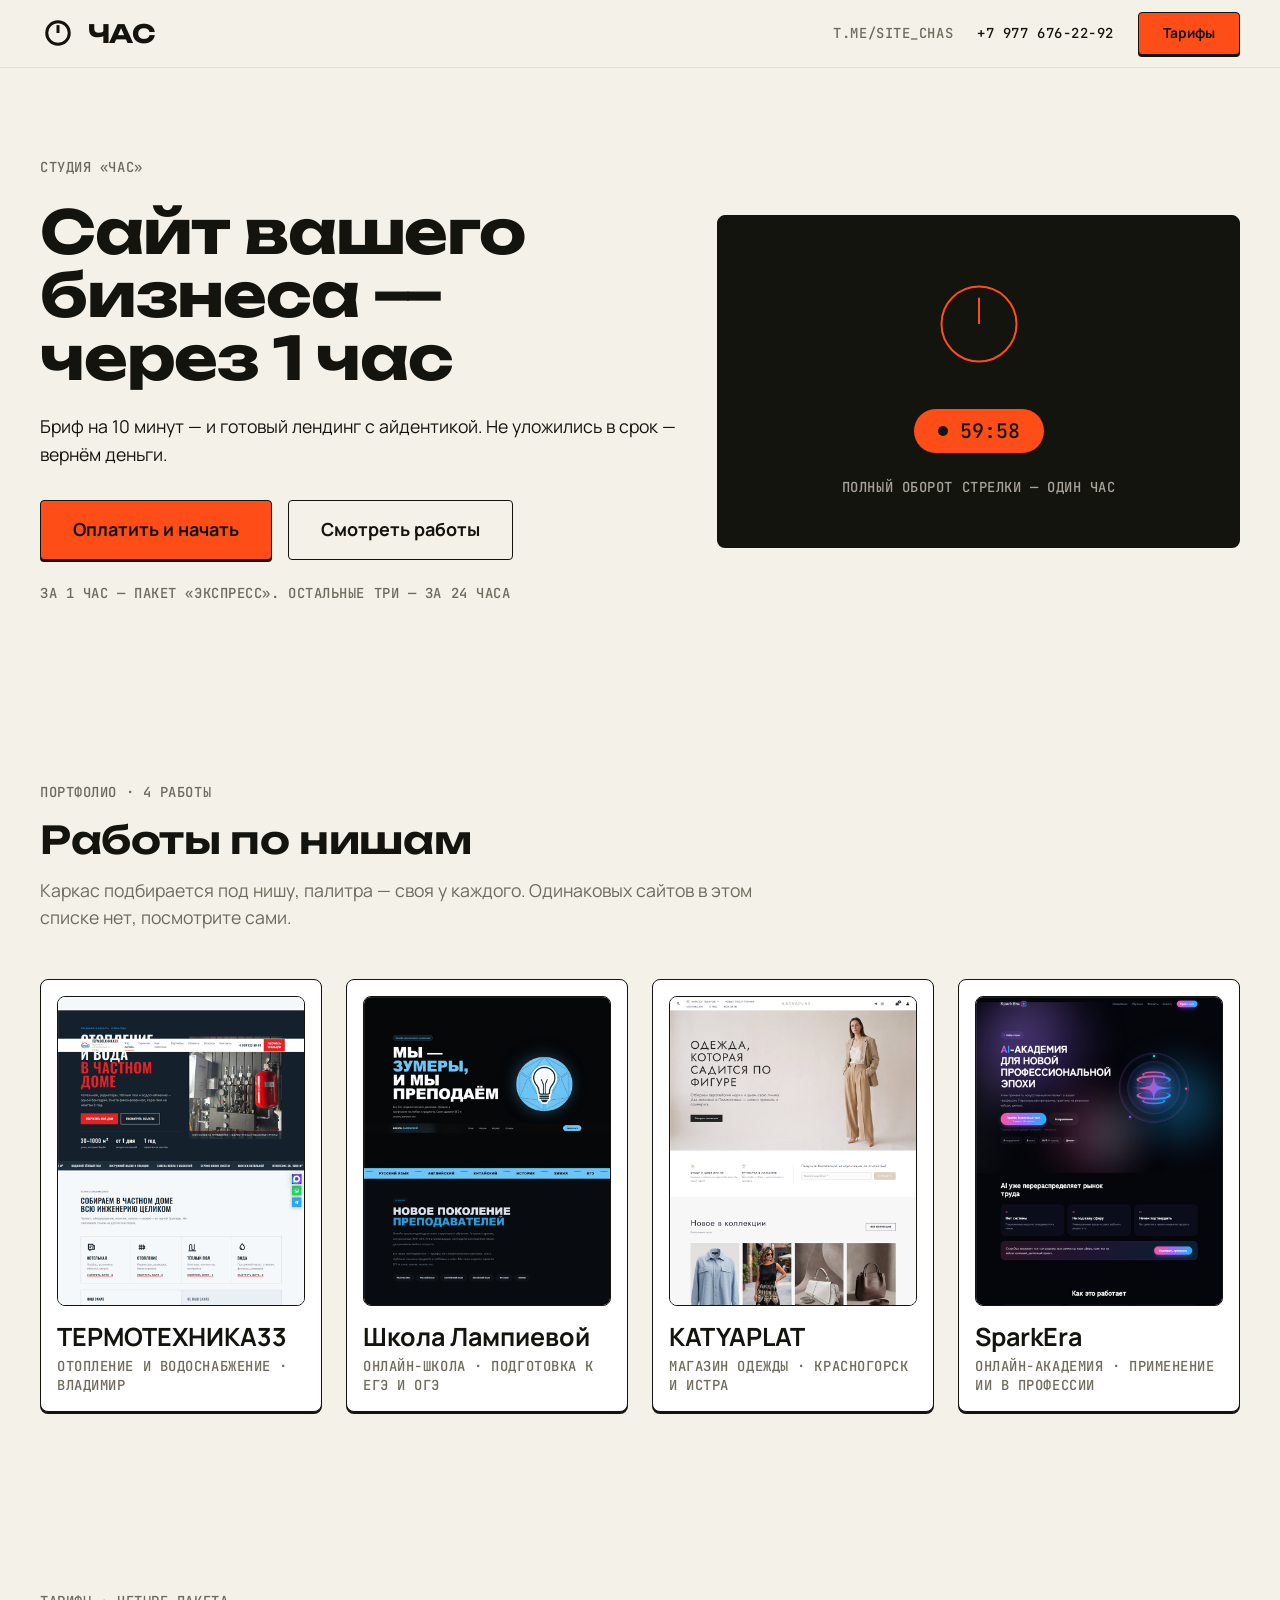
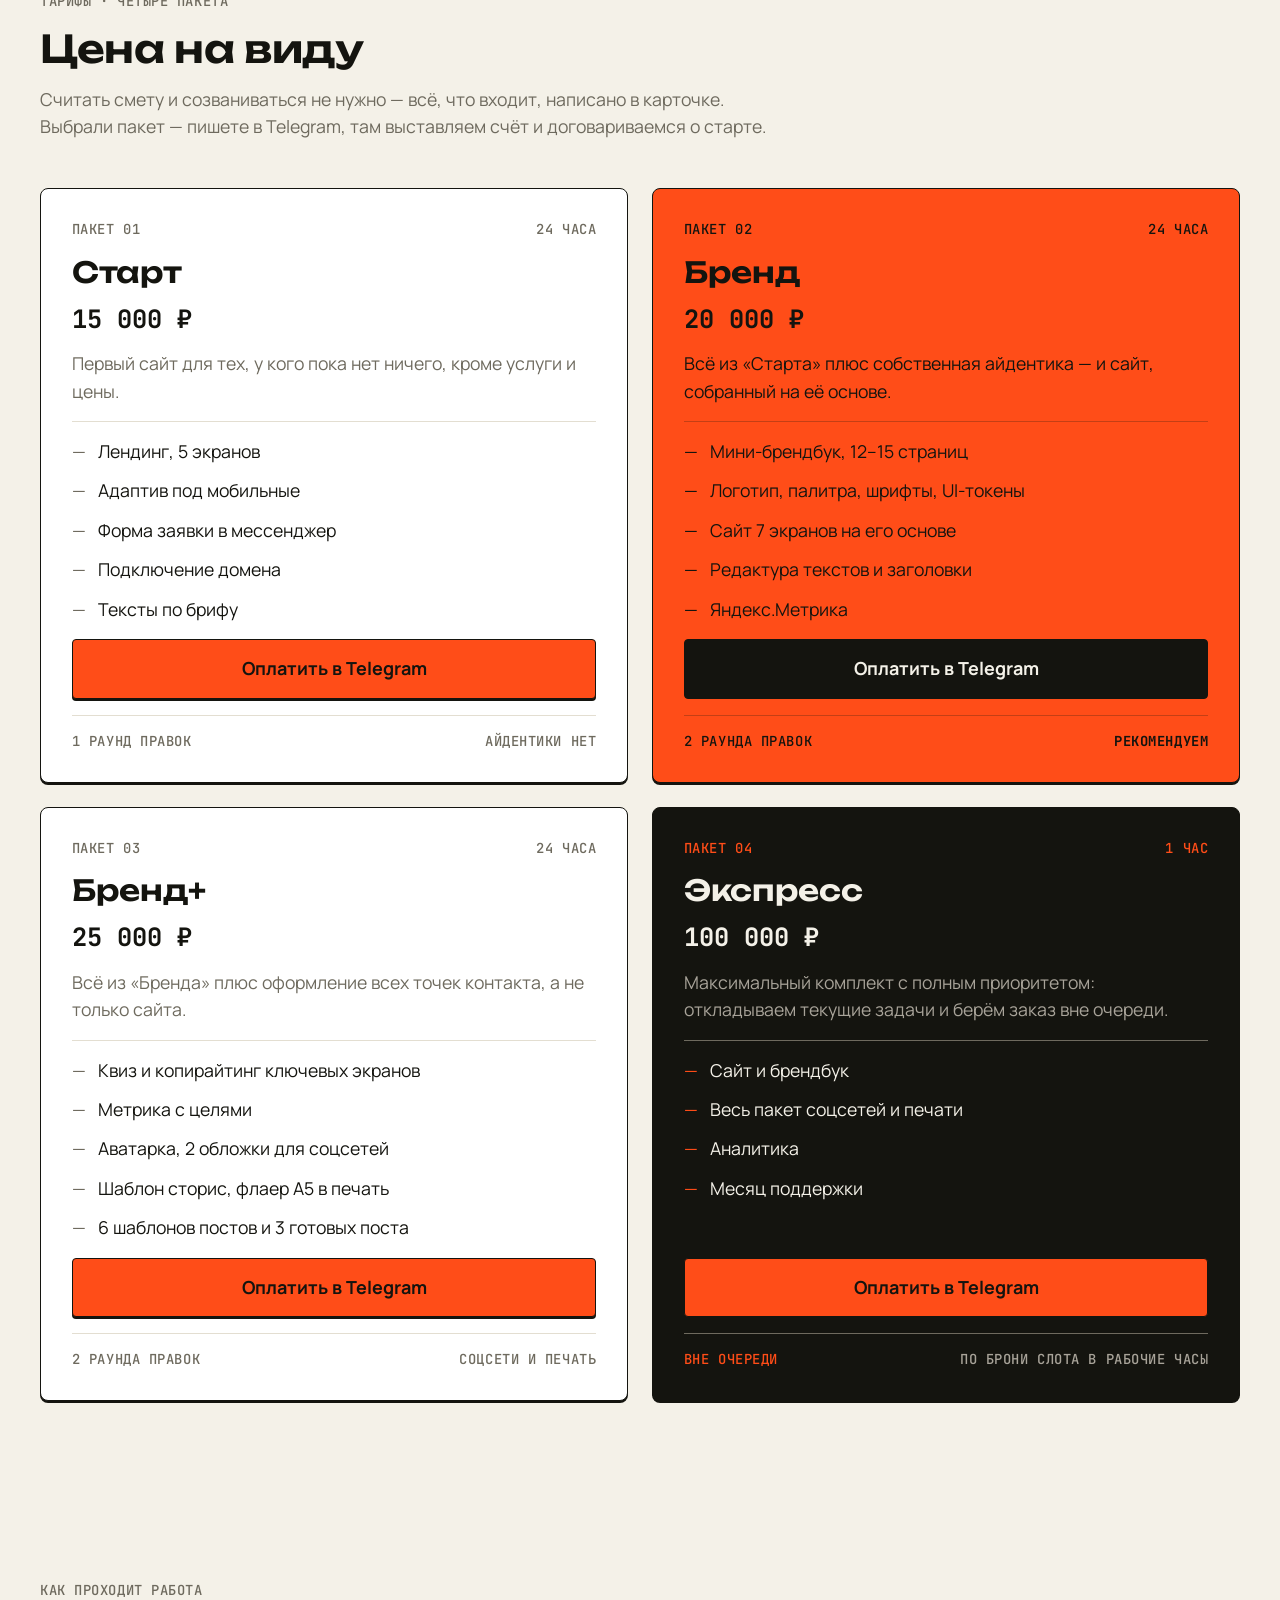
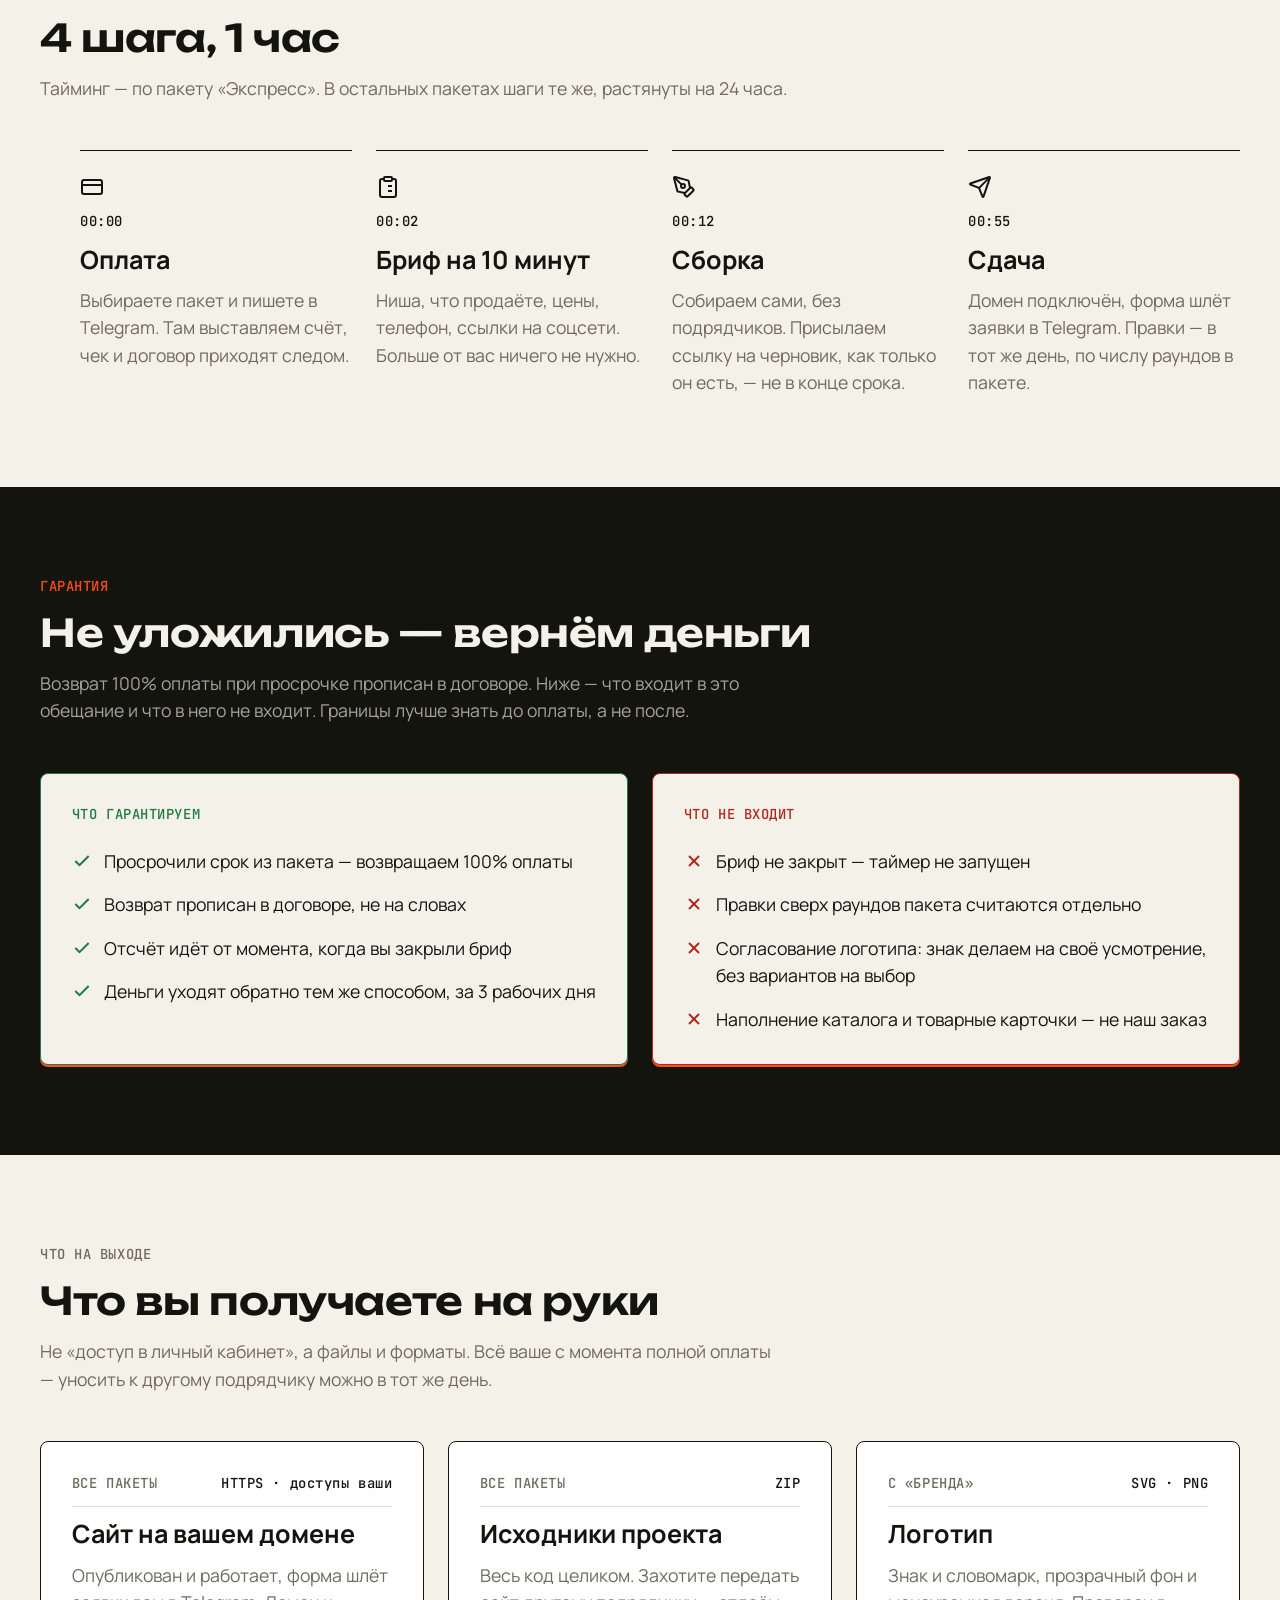
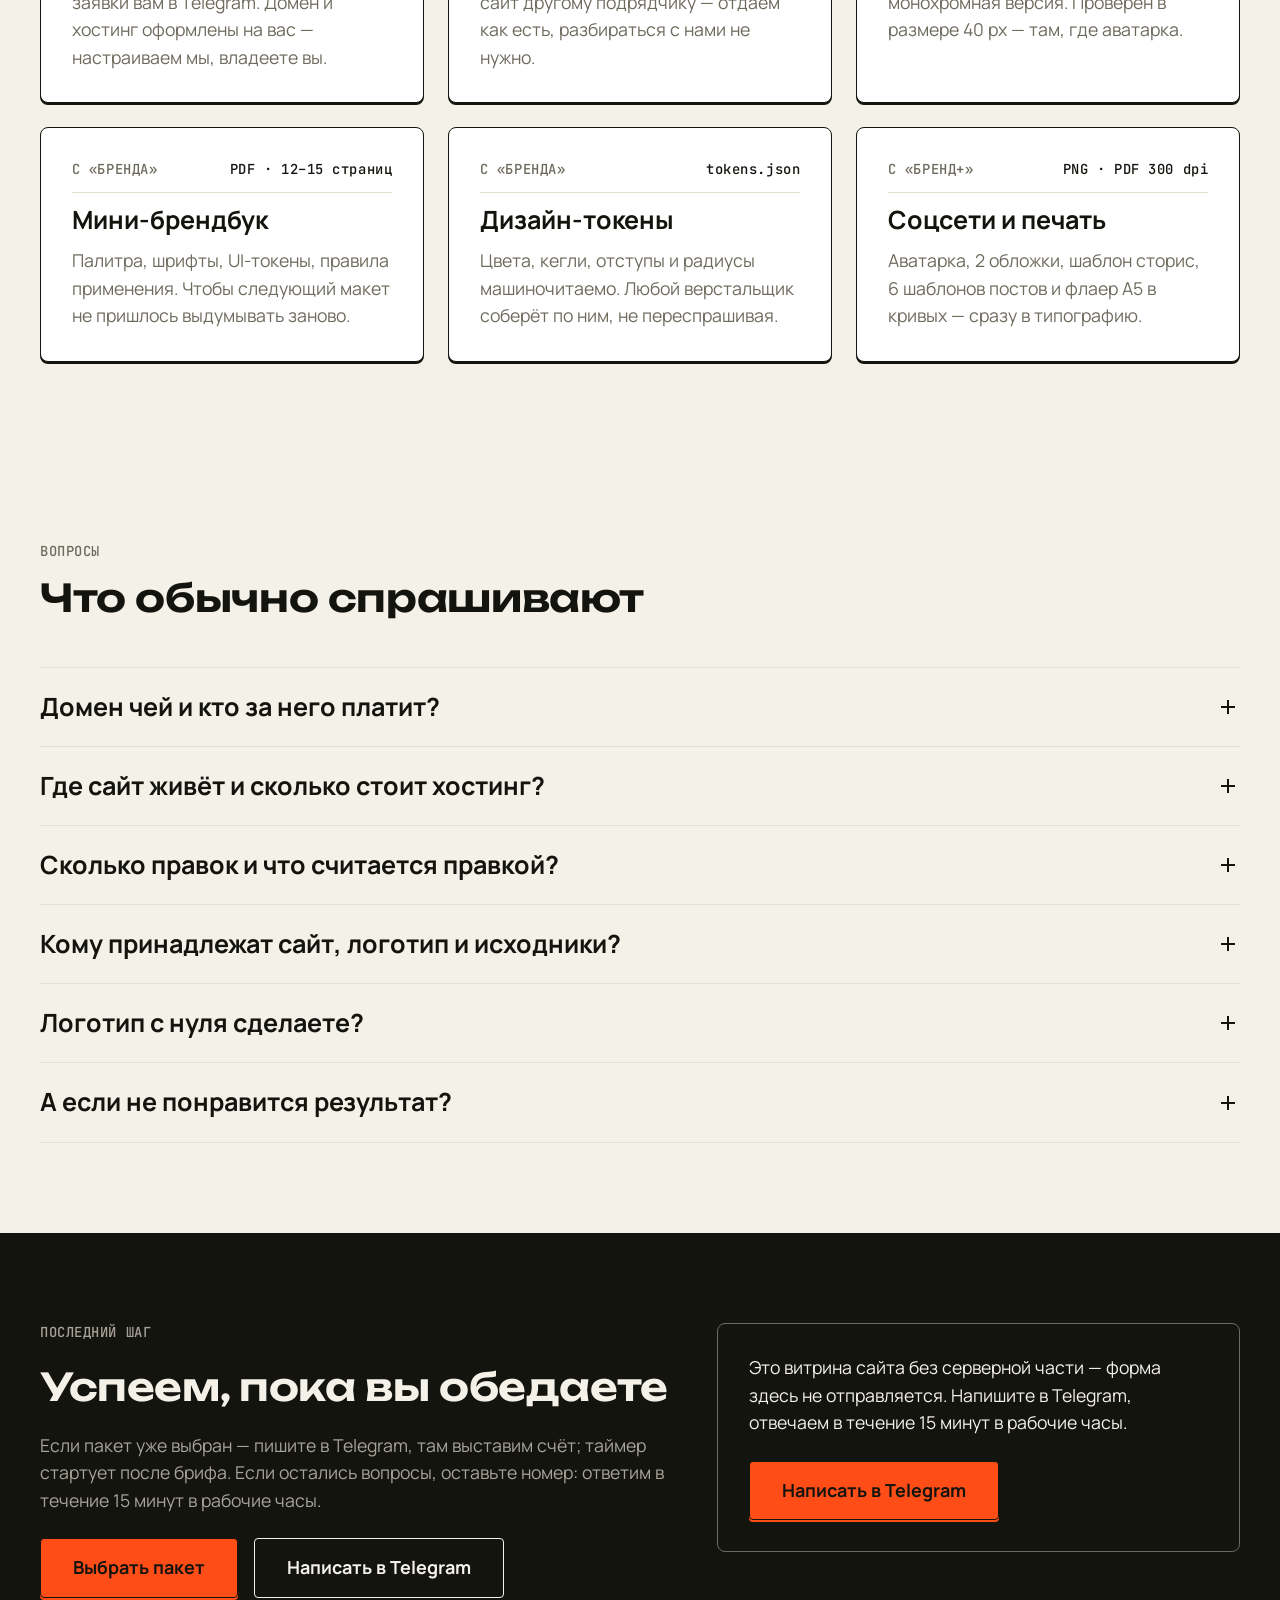
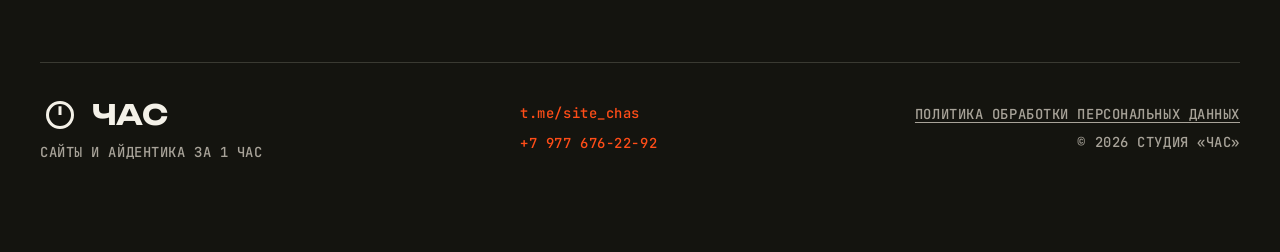
==== commit 7e2871d1: "Телефон, оплата через Telegram, политика" ====
--- a/index.html
+++ b/index.html
@@ -1 +1 @@
-<!DOCTYPE html><!--w29NDbrONQU1lPRJrjyYv--><html lang="ru"><head><meta charSet="utf-8"/><meta name="viewport" content="width=device-width, initial-scale=1"/><link rel="stylesheet" href="/_next/static/css/fe9b6069bd0e61c2.css" data-precedence="next"/><link rel="stylesheet" href="/_next/static/css/cae465942ae00a88.css" data-precedence="next"/><link rel="preload" as="script" fetchPriority="low" href="/_next/static/chunks/webpack-e40e83e618f8a66e.js"/><script src="/_next/static/chunks/4bd1b696-c023c6e3521b1417.js" async=""></script><script src="/_next/static/chunks/255-2b334ff5c2ee7a81.js" async=""></script><script src="/_next/static/chunks/main-app-e3cec0207086b06c.js" async=""></script><script src="/_next/static/chunks/app/page-f695feba2d153631.js" async=""></script><link rel="preload" href="/fonts/unbounded-700-cyrillic.woff2" as="font" type="font/woff2" crossorigin="anonymous"/><link rel="preload" href="/fonts/manrope-400-cyrillic.woff2" as="font" type="font/woff2" crossorigin="anonymous"/><meta name="theme-color" content="#F4F1E8"/><title>Студия «ЧАС» — сайт вашего бизнеса за 1 час</title><meta name="description" content="Лендинг с айдентикой за 24 часа, срочно — за 1 час. 4 пакета от 15 000 ₽, оплата на сайте, бриф на 10 минут. Не уложились в срок — вернём деньги."/><meta name="robots" content="noindex, nofollow"/><meta property="og:title" content="Студия «ЧАС» — сайт вашего бизнеса за 1 час"/><meta property="og:description" content="Лендинг с айдентикой за 24 часа, срочно — за 1 час. 4 пакета от 15 000 ₽, оплата на сайте, бриф на 10 минут. Не уложились в срок — вернём деньги."/><meta property="og:locale" content="ru_RU"/><meta property="og:type" content="website"/><meta name="twitter:card" content="summary"/><meta name="twitter:title" content="Студия «ЧАС» — сайт вашего бизнеса за 1 час"/><meta name="twitter:description" content="Лендинг с айдентикой за 24 часа, срочно — за 1 час. 4 пакета от 15 000 ₽, оплата на сайте, бриф на 10 минут. Не уложились в срок — вернём деньги."/><script>document.documentElement.classList.add('js')</script><script src="/_next/static/chunks/polyfills-42372ed130431b0a.js" noModule=""></script></head><body><div hidden=""><!--$--><!--/$--></div><header class="Header_header__KwdYD"><div class="container Header_inner__DLT3k"><a class="Header_logo____uDV" href="#hero" aria-label="Студия «Час», в начало"><span style="display:inline-flex;align-items:center;gap:var(--s-12);color:currentColor"><svg width="36" height="36" viewBox="0 0 96 96" fill="none" aria-hidden="true" focusable="false"><circle cx="48" cy="48" r="30" stroke="currentColor" stroke-width="8"></circle><path d="M48 48V27" stroke="currentColor" stroke-width="8" stroke-linecap="butt"></path></svg><span style="font-family:var(--font-display);font-weight:700;font-size:25.2px;letter-spacing:-0.02em;line-height:1;text-transform:uppercase">Час</span></span></a><nav class="Header_nav__tNWGY"><a class="caption Header_link__8qxmS" href="https://t.me/site_chas" rel="noopener noreferrer">t.me/site_chas</a><a class="btn btn--primary Header_cta__xbIXT" href="#pricing">Тарифы</a></nav></div></header><main><section class="section" id="hero"><div class="container Hero_grid__Vb_sf"><div class="Hero_copy__Ejubl"><p class="caption">Студия «Час»</p><h1 class="h1">Сайт вашего бизнеса — через 1 час</h1><p class="body measure">Оплата, бриф на 10 минут, готовый лендинг с айдентикой. Не уложились в срок — вернём деньги.</p><div class="Hero_actions__m_Jyq"><a class="btn btn--primary" href="#pricing">Оплатить и начать</a><a class="btn btn--secondary" href="#portfolio">Смотреть работы</a></div><p class="caption Hero_footnote__twaV1">За 1 час — пакет «Экспресс». Остальные три — за 24 часа</p></div><div class="Hero_visual__zd_O_"><svg width="120" height="120" viewBox="0 0 96 96" fill="none" aria-hidden="true" focusable="false"><circle cx="48" cy="48" r="30" stroke="var(--c-accent)" stroke-width="1.6"></circle><path d="M48 48V27" stroke="var(--c-accent)" stroke-width="1.6" stroke-linecap="butt"></path></svg><span class="Timer_pill__WrFFc"><span class="Timer_dot__fUPk7" aria-hidden="true"></span><span class="visually-hidden">До сдачи сайта<!-- -->: </span><time class="Timer_value__Te1Tb" aria-live="off">60:00</time></span><p class="caption Hero_visualNote__bNDH7">Полный оборот стрелки — один час</p></div></div></section><section class="section" id="portfolio"><div class="container"><div class="reveal section-head" data-shown="false"><p class="caption">Портфолио · <!-- -->4<!-- --> <!-- -->работы</p><h2 class="h2">Работы по нишам</h2><p class="body measure muted">Каркас подбирается под нишу, палитра — своя у каждого. Одинаковых сайтов в этом списке нет, посмотрите сами.</p></div><ul class="Portfolio_grid__50OxS"><li class="reveal" data-shown="false"><article class="Portfolio_card__An_k1"><img class="Portfolio_cover__23T0Q" src="/works/termotechnika33.png" alt="Сайт «ТЕРМОТЕХНИКА33»" width="800" height="1000" loading="lazy"/><div class="Portfolio_meta__ODNM5"><h3 class="h3"><a class="Portfolio_link___PVyj" href="https://термотехника33.рф/" target="_blank" rel="noopener noreferrer">ТЕРМОТЕХНИКА33</a></h3><p class="caption">Отопление и водоснабжение · Владимир</p></div></article></li><li class="reveal" data-shown="false" style="transition-delay:60ms"><article class="Portfolio_card__An_k1"><img class="Portfolio_cover__23T0Q" src="/works/lampieva-school.png" alt="Сайт «Школа Лампиевой»" width="800" height="1000" loading="lazy"/><div class="Portfolio_meta__ODNM5"><h3 class="h3"><a class="Portfolio_link___PVyj" href="https://lampieva-school.ru/" target="_blank" rel="noopener noreferrer">Школа Лампиевой</a></h3><p class="caption">Онлайн-школа · подготовка к ЕГЭ и ОГЭ</p></div></article></li><li class="reveal" data-shown="false" style="transition-delay:120ms"><article class="Portfolio_card__An_k1"><img class="Portfolio_cover__23T0Q" src="/works/katyaplat.png" alt="Сайт «KATYAPLAT»" width="800" height="1000" loading="lazy"/><div class="Portfolio_meta__ODNM5"><h3 class="h3"><a class="Portfolio_link___PVyj" href="https://katyaplat.ru/" target="_blank" rel="noopener noreferrer">KATYAPLAT</a></h3><p class="caption">Магазин одежды · Красногорск и Истра</p></div></article></li><li class="reveal" data-shown="false" style="transition-delay:180ms"><article class="Portfolio_card__An_k1"><img class="Portfolio_cover__23T0Q" src="/works/sparkera.png" alt="Сайт «SparkEra»" width="800" height="1000" loading="lazy"/><div class="Portfolio_meta__ODNM5"><h3 class="h3"><a class="Portfolio_link___PVyj" href="https://galanin2004-create.github.io/sparkera-site/" target="_blank" rel="noopener noreferrer">SparkEra</a></h3><p class="caption">Онлайн-академия · применение ИИ в профессии</p></div></article></li></ul></div></section><section class="section" id="pricing"><div class="container"><div class="reveal section-head" data-shown="false"><p class="caption">Тарифы · четыре пакета</p><h2 class="h2">Цена на виду</h2><p class="body measure muted">Оплата на сайте, чек приходит на почту. Считать смету и созваниваться не нужно — всё, что входит, написано в карточке.</p></div><ul class="Pricing_grid__w9LVN"><li class="reveal" data-shown="false"><article class="Pricing_card__aZyV5 Pricing_plain__3xc_U"><header class="Pricing_head__zY_Sp"><span class="caption">Пакет <!-- -->01</span><span class="caption">24 часа</span></header><h3 class="Pricing_name__Lrkcx">Старт</h3><p class="Pricing_price__HGSH_">15 000 ₽</p><p class="body Pricing_lead__wjrGL">Первый сайт для тех, у кого пока нет ничего, кроме услуги и цены.</p><hr class="rule"/><ul class="Pricing_items__uuDQp"><li class="Pricing_item__GRanO"><span class="Pricing_dash__gfvEg" aria-hidden="true">—</span><span>Лендинг, 5 экранов</span></li><li class="Pricing_item__GRanO"><span class="Pricing_dash__gfvEg" aria-hidden="true">—</span><span>Адаптив под мобильные</span></li><li class="Pricing_item__GRanO"><span class="Pricing_dash__gfvEg" aria-hidden="true">—</span><span>Форма заявки в мессенджер</span></li><li class="Pricing_item__GRanO"><span class="Pricing_dash__gfvEg" aria-hidden="true">—</span><span>Подключение домена</span></li><li class="Pricing_item__GRanO"><span class="Pricing_dash__gfvEg" aria-hidden="true">—</span><span>Тексты по брифу</span></li></ul><a class="btn btn--primary Pricing_cta__RH7qG" href="https://t.me/site_chas" data-pay="start">Оплатить</a><hr class="rule"/><footer class="Pricing_foot__WjxyM"><span class="caption">1 раунд правок</span><span class="caption Pricing_note___xLft">айдентики нет</span></footer></article></li><li class="reveal" data-shown="false" style="transition-delay:80ms"><article class="Pricing_card__aZyV5 Pricing_accent__w6mdG"><header class="Pricing_head__zY_Sp"><span class="caption">Пакет <!-- -->02</span><span class="caption">24 часа</span></header><h3 class="Pricing_name__Lrkcx">Бренд</h3><p class="Pricing_price__HGSH_">20 000 ₽</p><p class="body Pricing_lead__wjrGL">Всё из «Старта» плюс собственная айдентика — и сайт, собранный на её основе.</p><hr class="rule"/><ul class="Pricing_items__uuDQp"><li class="Pricing_item__GRanO"><span class="Pricing_dash__gfvEg" aria-hidden="true">—</span><span>Мини-брендбук, 12–15 страниц</span></li><li class="Pricing_item__GRanO"><span class="Pricing_dash__gfvEg" aria-hidden="true">—</span><span>Логотип, палитра, шрифты, UI-токены</span></li><li class="Pricing_item__GRanO"><span class="Pricing_dash__gfvEg" aria-hidden="true">—</span><span>Сайт 7 экранов на его основе</span></li><li class="Pricing_item__GRanO"><span class="Pricing_dash__gfvEg" aria-hidden="true">—</span><span>Редактура текстов и заголовки</span></li><li class="Pricing_item__GRanO"><span class="Pricing_dash__gfvEg" aria-hidden="true">—</span><span>Яндекс.Метрика</span></li></ul><a class="btn btn--primary Pricing_cta__RH7qG" href="https://t.me/site_chas" data-pay="brand">Оплатить</a><hr class="rule"/><footer class="Pricing_foot__WjxyM"><span class="caption">2 раунда правок</span><span class="caption Pricing_recommended__5I3Ma">рекомендуем</span></footer></article></li><li class="reveal" data-shown="false"><article class="Pricing_card__aZyV5 Pricing_plain__3xc_U"><header class="Pricing_head__zY_Sp"><span class="caption">Пакет <!-- -->03</span><span class="caption">24 часа</span></header><h3 class="Pricing_name__Lrkcx">Бренд+</h3><p class="Pricing_price__HGSH_">25 000 ₽</p><p class="body Pricing_lead__wjrGL">Всё из «Бренда» плюс оформление всех точек контакта, а не только сайта.</p><hr class="rule"/><ul class="Pricing_items__uuDQp"><li class="Pricing_item__GRanO"><span class="Pricing_dash__gfvEg" aria-hidden="true">—</span><span>Квиз и копирайтинг ключевых экранов</span></li><li class="Pricing_item__GRanO"><span class="Pricing_dash__gfvEg" aria-hidden="true">—</span><span>Метрика с целями</span></li><li class="Pricing_item__GRanO"><span class="Pricing_dash__gfvEg" aria-hidden="true">—</span><span>Аватарка, 2 обложки для соцсетей</span></li><li class="Pricing_item__GRanO"><span class="Pricing_dash__gfvEg" aria-hidden="true">—</span><span>Шаблон сторис, флаер А5 в печать</span></li><li class="Pricing_item__GRanO"><span class="Pricing_dash__gfvEg" aria-hidden="true">—</span><span>6 шаблонов постов и 3 готовых поста</span></li></ul><a class="btn btn--primary Pricing_cta__RH7qG" href="https://t.me/site_chas" data-pay="brand-plus">Оплатить</a><hr class="rule"/><footer class="Pricing_foot__WjxyM"><span class="caption">2 раунда правок</span><span class="caption Pricing_note___xLft">соцсети и печать</span></footer></article></li><li class="reveal" data-shown="false" style="transition-delay:80ms"><article class="Pricing_card__aZyV5 Pricing_dark__ipKh3"><header class="Pricing_head__zY_Sp"><span class="caption">Пакет <!-- -->04</span><span class="caption">1 час</span></header><h3 class="Pricing_name__Lrkcx">Экспресс</h3><p class="Pricing_price__HGSH_">100 000 ₽</p><p class="body Pricing_lead__wjrGL">Максимальный комплект с полным приоритетом: откладываем текущие задачи и берём заказ вне очереди.</p><hr class="rule"/><ul class="Pricing_items__uuDQp"><li class="Pricing_item__GRanO"><span class="Pricing_dash__gfvEg" aria-hidden="true">—</span><span>Сайт и брендбук</span></li><li class="Pricing_item__GRanO"><span class="Pricing_dash__gfvEg" aria-hidden="true">—</span><span>Весь пакет соцсетей и печати</span></li><li class="Pricing_item__GRanO"><span class="Pricing_dash__gfvEg" aria-hidden="true">—</span><span>Аналитика</span></li><li class="Pricing_item__GRanO"><span class="Pricing_dash__gfvEg" aria-hidden="true">—</span><span>Месяц поддержки</span></li></ul><a class="btn btn--primary Pricing_cta__RH7qG" href="https://t.me/site_chas" data-pay="express">Оплатить</a><hr class="rule"/><footer class="Pricing_foot__WjxyM"><span class="caption">вне очереди</span><span class="caption Pricing_note___xLft">по брони слота в рабочие часы</span></footer></article></li></ul></div></section><section class="section" id="process"><div class="container"><div class="reveal section-head" data-shown="false"><p class="caption">Как проходит работа</p><h2 class="h2">4 шага, 1 час</h2><p class="body measure muted">Тайминг — по пакету «Экспресс». В остальных пакетах шаги те же, растянуты на 24 часа.</p></div><ol class="Process_grid__hJzsU"><li class="reveal Process_step__CJqDl" data-shown="false"><svg xmlns="http://www.w3.org/2000/svg" width="24" height="24" viewBox="0 0 24 24" fill="none" stroke="currentColor" stroke-width="2" stroke-linecap="butt" stroke-linejoin="miter" class="lucide lucide-credit-card" aria-hidden="true"><rect width="20" height="14" x="2" y="5" rx="2"></rect><line x1="2" x2="22" y1="10" y2="10"></line></svg><p class="mono Process_time__Ngb9d">00:00</p><h3 class="h3">Оплата</h3><p class="body muted">Выбираете пакет и платите на сайте. Чек приходит на почту сразу, договор — следом.</p></li><li class="reveal Process_step__CJqDl" data-shown="false" style="transition-delay:60ms"><svg xmlns="http://www.w3.org/2000/svg" width="24" height="24" viewBox="0 0 24 24" fill="none" stroke="currentColor" stroke-width="2" stroke-linecap="butt" stroke-linejoin="miter" class="lucide lucide-clipboard-list" aria-hidden="true"><rect width="8" height="4" x="8" y="2" rx="1" ry="1"></rect><path d="M16 4h2a2 2 0 0 1 2 2v14a2 2 0 0 1-2 2H6a2 2 0 0 1-2-2V6a2 2 0 0 1 2-2h2"></path><path d="M12 11h4"></path><path d="M12 16h4"></path><path d="M8 11h.01"></path><path d="M8 16h.01"></path></svg><p class="mono Process_time__Ngb9d">00:02</p><h3 class="h3">Бриф на 10 минут</h3><p class="body muted">Ниша, что продаёте, цены, телефон, ссылки на соцсети. Больше от вас ничего не нужно.</p></li><li class="reveal Process_step__CJqDl" data-shown="false" style="transition-delay:120ms"><svg xmlns="http://www.w3.org/2000/svg" width="24" height="24" viewBox="0 0 24 24" fill="none" stroke="currentColor" stroke-width="2" stroke-linecap="butt" stroke-linejoin="miter" class="lucide lucide-pen-tool" aria-hidden="true"><path d="M15.707 21.293a1 1 0 0 1-1.414 0l-1.586-1.586a1 1 0 0 1 0-1.414l5.586-5.586a1 1 0 0 1 1.414 0l1.586 1.586a1 1 0 0 1 0 1.414z"></path><path d="m18 13-1.375-6.874a1 1 0 0 0-.746-.776L3.235 2.028a1 1 0 0 0-1.207 1.207L5.35 15.879a1 1 0 0 0 .776.746L13 18"></path><path d="m2.3 2.3 7.286 7.286"></path><circle cx="11" cy="11" r="2"></circle></svg><p class="mono Process_time__Ngb9d">00:12</p><h3 class="h3">Сборка</h3><p class="body muted">Собираем сами, без подрядчиков. Присылаем ссылку на черновик, как только он есть, — не в конце срока.</p></li><li class="reveal Process_step__CJqDl" data-shown="false" style="transition-delay:180ms"><svg xmlns="http://www.w3.org/2000/svg" width="24" height="24" viewBox="0 0 24 24" fill="none" stroke="currentColor" stroke-width="2" stroke-linecap="butt" stroke-linejoin="miter" class="lucide lucide-send" aria-hidden="true"><path d="M14.536 21.686a.5.5 0 0 0 .937-.024l6.5-19a.496.496 0 0 0-.635-.635l-19 6.5a.5.5 0 0 0-.024.937l7.93 3.18a2 2 0 0 1 1.112 1.11z"></path><path d="m21.854 2.147-10.94 10.939"></path></svg><p class="mono Process_time__Ngb9d">00:55</p><h3 class="h3">Сдача</h3><p class="body muted">Домен подключён, форма шлёт заявки в Telegram. Правки — в тот же день, по числу раундов в пакете.</p></li></ol></div></section><section class="section section--ink" id="guarantee"><div class="container"><div class="reveal section-head" data-shown="false"><p class="caption">Гарантия</p><h2 class="h2">Не уложились — вернём деньги</h2><p class="body measure muted">Возврат 100% оплаты при просрочке прописан в договоре. Ниже — что входит в это обещание и что в него не входит. Границы лучше знать до оплаты, а не после.</p></div><div class="Guarantee_grid__dq3Ql"><div class="reveal" data-shown="false"><div class="Guarantee_panel__Gtzbd Guarantee_yes__zpXRB"><p class="caption Guarantee_panelHead__s3_la">Что гарантируем</p><ul class="Guarantee_list__QtNt8"><li class="Guarantee_item__DEkEh"><svg xmlns="http://www.w3.org/2000/svg" width="20" height="20" viewBox="0 0 24 24" fill="none" stroke="currentColor" stroke-width="2.4" stroke-linecap="butt" stroke-linejoin="miter" class="lucide lucide-check" aria-hidden="true"><path d="M20 6 9 17l-5-5"></path></svg><span class="body">Просрочили срок из пакета — возвращаем 100% оплаты</span></li><li class="Guarantee_item__DEkEh"><svg xmlns="http://www.w3.org/2000/svg" width="20" height="20" viewBox="0 0 24 24" fill="none" stroke="currentColor" stroke-width="2.4" stroke-linecap="butt" stroke-linejoin="miter" class="lucide lucide-check" aria-hidden="true"><path d="M20 6 9 17l-5-5"></path></svg><span class="body">Возврат прописан в договоре, не на словах</span></li><li class="Guarantee_item__DEkEh"><svg xmlns="http://www.w3.org/2000/svg" width="20" height="20" viewBox="0 0 24 24" fill="none" stroke="currentColor" stroke-width="2.4" stroke-linecap="butt" stroke-linejoin="miter" class="lucide lucide-check" aria-hidden="true"><path d="M20 6 9 17l-5-5"></path></svg><span class="body">Отсчёт идёт от момента, когда вы закрыли бриф</span></li><li class="Guarantee_item__DEkEh"><svg xmlns="http://www.w3.org/2000/svg" width="20" height="20" viewBox="0 0 24 24" fill="none" stroke="currentColor" stroke-width="2.4" stroke-linecap="butt" stroke-linejoin="miter" class="lucide lucide-check" aria-hidden="true"><path d="M20 6 9 17l-5-5"></path></svg><span class="body">Деньги уходят обратно тем же способом, за 3 рабочих дня</span></li></ul></div></div><div class="reveal" data-shown="false" style="transition-delay:80ms"><div class="Guarantee_panel__Gtzbd Guarantee_no___UJED"><p class="caption Guarantee_panelHead__s3_la">Что не входит</p><ul class="Guarantee_list__QtNt8"><li class="Guarantee_item__DEkEh"><svg xmlns="http://www.w3.org/2000/svg" width="20" height="20" viewBox="0 0 24 24" fill="none" stroke="currentColor" stroke-width="2.4" stroke-linecap="butt" stroke-linejoin="miter" class="lucide lucide-x" aria-hidden="true"><path d="M18 6 6 18"></path><path d="m6 6 12 12"></path></svg><span class="body">Бриф не закрыт — таймер не запущен</span></li><li class="Guarantee_item__DEkEh"><svg xmlns="http://www.w3.org/2000/svg" width="20" height="20" viewBox="0 0 24 24" fill="none" stroke="currentColor" stroke-width="2.4" stroke-linecap="butt" stroke-linejoin="miter" class="lucide lucide-x" aria-hidden="true"><path d="M18 6 6 18"></path><path d="m6 6 12 12"></path></svg><span class="body">Правки сверх раундов пакета считаются отдельно</span></li><li class="Guarantee_item__DEkEh"><svg xmlns="http://www.w3.org/2000/svg" width="20" height="20" viewBox="0 0 24 24" fill="none" stroke="currentColor" stroke-width="2.4" stroke-linecap="butt" stroke-linejoin="miter" class="lucide lucide-x" aria-hidden="true"><path d="M18 6 6 18"></path><path d="m6 6 12 12"></path></svg><span class="body">Согласование логотипа: знак делаем на своё усмотрение, без вариантов на выбор</span></li><li class="Guarantee_item__DEkEh"><svg xmlns="http://www.w3.org/2000/svg" width="20" height="20" viewBox="0 0 24 24" fill="none" stroke="currentColor" stroke-width="2.4" stroke-linecap="butt" stroke-linejoin="miter" class="lucide lucide-x" aria-hidden="true"><path d="M18 6 6 18"></path><path d="m6 6 12 12"></path></svg><span class="body">Наполнение каталога и товарные карточки — не наш заказ</span></li></ul></div></div></div></div></section><section class="section" id="deliverables"><div class="container"><div class="reveal section-head" data-shown="false"><p class="caption">Что на выходе</p><h2 class="h2">Что вы получаете на руки</h2><p class="body measure muted">Не «доступ в личный кабинет», а файлы и форматы. Всё ваше с момента полной оплаты — уносить к другому подрядчику можно в тот же день.</p></div><ul class="Deliverables_grid__rjXly"><li class="reveal" data-shown="false"><article class="Deliverables_card__Y6EzG"><header class="Deliverables_head__VdzIV"><span class="caption">все пакеты</span><span class="mono Deliverables_format__AYb0G">HTTPS · доступы ваши</span></header><h3 class="h3">Сайт на вашем домене</h3><p class="body muted">Опубликован и работает, форма шлёт заявки вам в Telegram. Домен и хостинг оформлены на вас — настраиваем мы, владеете вы.</p></article></li><li class="reveal" data-shown="false" style="transition-delay:60ms"><article class="Deliverables_card__Y6EzG"><header class="Deliverables_head__VdzIV"><span class="caption">все пакеты</span><span class="mono Deliverables_format__AYb0G">ZIP</span></header><h3 class="h3">Исходники проекта</h3><p class="body muted">Весь код целиком. Захотите передать сайт другому подрядчику — отдаём как есть, разбираться с нами не нужно.</p></article></li><li class="reveal" data-shown="false" style="transition-delay:120ms"><article class="Deliverables_card__Y6EzG"><header class="Deliverables_head__VdzIV"><span class="caption">с «Бренда»</span><span class="mono Deliverables_format__AYb0G">SVG · PNG</span></header><h3 class="h3">Логотип</h3><p class="body muted">Знак и словомарк, прозрачный фон и монохромная версия. Проверен в размере 40 px — там, где аватарка.</p></article></li><li class="reveal" data-shown="false"><article class="Deliverables_card__Y6EzG"><header class="Deliverables_head__VdzIV"><span class="caption">с «Бренда»</span><span class="mono Deliverables_format__AYb0G">PDF · 12–15 страниц</span></header><h3 class="h3">Мини-брендбук</h3><p class="body muted">Палитра, шрифты, UI-токены, правила применения. Чтобы следующий макет не пришлось выдумывать заново.</p></article></li><li class="reveal" data-shown="false" style="transition-delay:60ms"><article class="Deliverables_card__Y6EzG"><header class="Deliverables_head__VdzIV"><span class="caption">с «Бренда»</span><span class="mono Deliverables_format__AYb0G">tokens.json</span></header><h3 class="h3">Дизайн-токены</h3><p class="body muted">Цвета, кегли, отступы и радиусы машиночитаемо. Любой верстальщик соберёт по ним, не переспрашивая.</p></article></li><li class="reveal" data-shown="false" style="transition-delay:120ms"><article class="Deliverables_card__Y6EzG"><header class="Deliverables_head__VdzIV"><span class="caption">с «Бренд+»</span><span class="mono Deliverables_format__AYb0G">PNG · PDF 300 dpi</span></header><h3 class="h3">Соцсети и печать</h3><p class="body muted">Аватарка, 2 обложки, шаблон сторис, 6 шаблонов постов и флаер А5 в кривых — сразу в типографию.</p></article></li></ul></div></section><section class="section" id="faq"><div class="container"><div class="reveal section-head" data-shown="false"><p class="caption">Вопросы</p><h2 class="h2">Что обычно спрашивают</h2></div><div class="reveal" data-shown="false"><ul class="Faq_list__k2OUc"><li class="Faq_item__c0Hbv"><h3><button type="button" class="Faq_trigger__dGKm2" aria-expanded="false" aria-controls="faq-panel-0" id="faq-trigger-0"><span class="Faq_question__UdkUq">Домен чей и кто за него платит?</span><svg xmlns="http://www.w3.org/2000/svg" width="24" height="24" viewBox="0 0 24 24" fill="none" stroke="currentColor" stroke-width="2" stroke-linecap="butt" stroke-linejoin="miter" class="lucide lucide-plus" aria-hidden="true"><path d="M5 12h14"></path><path d="M12 5v14"></path></svg></button></h3><div id="faq-panel-0" role="region" aria-labelledby="faq-trigger-0" class="Faq_panel__IXJDl" data-open="false" inert=""><div class="Faq_panelInner__cXvfm"><p class="body measure">Домен покупаете вы, на своё имя, — примерно 200–1500 ₽ в год в зависимости от зоны. Так правильно: домен ваш актив, и уйти с ним вы можете в любой момент, ни у кого не спрашивая. Подключаем его к сайту сами, это входит в любой пакет. Если домена ещё нет, поможем выбрать за 5 минут на брифе.</p></div></div></li><li class="Faq_item__c0Hbv"><h3><button type="button" class="Faq_trigger__dGKm2" aria-expanded="false" aria-controls="faq-panel-1" id="faq-trigger-1"><span class="Faq_question__UdkUq">Где сайт живёт и сколько стоит хостинг?</span><svg xmlns="http://www.w3.org/2000/svg" width="24" height="24" viewBox="0 0 24 24" fill="none" stroke="currentColor" stroke-width="2" stroke-linecap="butt" stroke-linejoin="miter" class="lucide lucide-plus" aria-hidden="true"><path d="M5 12h14"></path><path d="M12 5v14"></path></svg></button></h3><div id="faq-panel-1" role="region" aria-labelledby="faq-trigger-1" class="Faq_panel__IXJDl" data-open="false" inert=""><div class="Faq_panelInner__cXvfm"><p class="body measure">Хостинг вы оплачиваете сами, напрямую регистратору — от 200 ₽ в месяц за лендинг. Мы не перепродаём хостинг и не держим ваш сайт у себя: счёт и доступы ваши, а значит никто не сможет отключить сайт в обход вас. Настройку и публикацию берём на себя, это входит в цену пакета.</p><p class="body measure Faq_disclosure__WfGTR">Рекомендуем REG.RU — там у нас партнёрская программа, и мы получаем от них процент. Для вас цена та же; если хотите другого хостера, настроим на нём.</p></div></div></li><li class="Faq_item__c0Hbv"><h3><button type="button" class="Faq_trigger__dGKm2" aria-expanded="false" aria-controls="faq-panel-2" id="faq-trigger-2"><span class="Faq_question__UdkUq">Сколько правок и что считается правкой?</span><svg xmlns="http://www.w3.org/2000/svg" width="24" height="24" viewBox="0 0 24 24" fill="none" stroke="currentColor" stroke-width="2" stroke-linecap="butt" stroke-linejoin="miter" class="lucide lucide-plus" aria-hidden="true"><path d="M5 12h14"></path><path d="M12 5v14"></path></svg></button></h3><div id="faq-panel-2" role="region" aria-labelledby="faq-trigger-2" class="Faq_panel__IXJDl" data-open="false" inert=""><div class="Faq_panelInner__cXvfm"><p class="body measure">В «Старте» — 1 раунд, в «Бренде» и «Бренд+» — 2. Раунд — это один список: текст, фото, порядок блоков, цвета в пределах палитры. Переделка структуры или новая ниша — это новый заказ, скажем об этом сразу.</p></div></div></li><li class="Faq_item__c0Hbv"><h3><button type="button" class="Faq_trigger__dGKm2" aria-expanded="false" aria-controls="faq-panel-3" id="faq-trigger-3"><span class="Faq_question__UdkUq">Кому принадлежат сайт, логотип и исходники?</span><svg xmlns="http://www.w3.org/2000/svg" width="24" height="24" viewBox="0 0 24 24" fill="none" stroke="currentColor" stroke-width="2" stroke-linecap="butt" stroke-linejoin="miter" class="lucide lucide-plus" aria-hidden="true"><path d="M5 12h14"></path><path d="M12 5v14"></path></svg></button></h3><div id="faq-panel-3" role="region" aria-labelledby="faq-trigger-3" class="Faq_panel__IXJDl" data-open="false" inert=""><div class="Faq_panelInner__cXvfm"><p class="body measure">Вам, целиком, с момента полной оплаты. Отдаём исходники, шрифты со свободной лицензией, логотип в SVG и PNG, tokens.json. Права на использование в портфолио оставляем за собой — если против, скажите на брифе.</p></div></div></li><li class="Faq_item__c0Hbv"><h3><button type="button" class="Faq_trigger__dGKm2" aria-expanded="false" aria-controls="faq-panel-4" id="faq-trigger-4"><span class="Faq_question__UdkUq">Логотип с нуля сделаете?</span><svg xmlns="http://www.w3.org/2000/svg" width="24" height="24" viewBox="0 0 24 24" fill="none" stroke="currentColor" stroke-width="2" stroke-linecap="butt" stroke-linejoin="miter" class="lucide lucide-plus" aria-hidden="true"><path d="M5 12h14"></path><path d="M12 5v14"></path></svg></button></h3><div id="faq-panel-4" role="region" aria-labelledby="faq-trigger-4" class="Faq_panel__IXJDl" data-open="false" inert=""><div class="Faq_panelInner__cXvfm"><p class="body measure">Да, но знак рисуем на своё усмотрение: вариантов на выбор и раундов согласования логотипа нет. Это и есть плата за срок — за час эскизы не обсуждают. На брифе берём нишу, характер и то, что вам точно не подходит, дальше решаем сами. Если логотип уже есть — оставляем ваш и приводим в порядок.</p></div></div></li><li class="Faq_item__c0Hbv"><h3><button type="button" class="Faq_trigger__dGKm2" aria-expanded="false" aria-controls="faq-panel-5" id="faq-trigger-5"><span class="Faq_question__UdkUq">А если не понравится результат?</span><svg xmlns="http://www.w3.org/2000/svg" width="24" height="24" viewBox="0 0 24 24" fill="none" stroke="currentColor" stroke-width="2" stroke-linecap="butt" stroke-linejoin="miter" class="lucide lucide-plus" aria-hidden="true"><path d="M5 12h14"></path><path d="M12 5v14"></path></svg></button></h3><div id="faq-panel-5" role="region" aria-labelledby="faq-trigger-5" class="Faq_panel__IXJDl" data-open="false" inert=""><div class="Faq_panelInner__cXvfm"><p class="body measure">Показываем черновик в процессе, а не в конце: развернуться можно на середине. Если после раундов правок сайт не устраивает — не публикуем, макет остаётся у нас, вы платите половину. Просрочка срока — отдельная история, там возврат полный.</p></div></div></li></ul></div></div></section><section class="section section--ink" id="contact"><div class="container"><div class="FinalCta_grid__BQkF7"><div class="reveal FinalCta_copy__FZ2ks" data-shown="false"><p class="caption">Последний шаг</p><h2 class="h2">Успеем, пока вы обедаете</h2><p class="body measure muted">Если пакет уже выбран — платите, таймер стартует после брифа. Если остались вопросы, оставьте номер: ответим в течение 15 минут в рабочие часы.</p><div class="FinalCta_actions__tsyb4"><a class="btn btn--primary" href="#pricing">Выбрать пакет</a><a class="btn btn--secondary" href="https://t.me/site_chas" rel="noopener noreferrer">Написать в Telegram</a></div></div><div class="reveal" data-shown="false" style="transition-delay:80ms"><div class="LeadForm_static__ApK2Z"><p class="body">Это витрина сайта без серверной части — форма здесь не отправляется. Напишите в Telegram, отвечаем в течение 15 минут в рабочие часы.</p><a class="btn btn--primary" href="https://t.me/site_chas" rel="noopener noreferrer">Написать в Telegram</a></div></div></div><hr class="rule FinalCta_divider__Wmjpp"/><footer class="FinalCta_footer__1Exbl"><div class="FinalCta_brand__yE8Da"><span style="display:inline-flex;align-items:center;gap:var(--s-12);color:var(--c-secondary)"><svg width="40" height="40" viewBox="0 0 96 96" fill="none" aria-hidden="true" focusable="false"><circle cx="48" cy="48" r="30" stroke="var(--c-secondary)" stroke-width="7.2"></circle><path d="M48 48V27" stroke="var(--c-secondary)" stroke-width="7.2" stroke-linecap="butt"></path></svg><span style="font-family:var(--font-display);font-weight:700;font-size:28px;letter-spacing:-0.02em;line-height:1;text-transform:uppercase">Час</span></span><p class="caption">Сайты и айдентика за 1 час</p></div><div class="FinalCta_contacts__Pr3M_"><a class="mono FinalCta_link__HD4m2" href="https://t.me/site_chas" rel="noopener noreferrer">t.me/site_chas</a></div><p class="caption FinalCta_copyright__HSAit">© <!-- -->2026<!-- --> Студия «Час»</p></footer></div></section></main><!--$--><!--/$--><script src="/_next/static/chunks/webpack-e40e83e618f8a66e.js" id="_R_" async=""></script><script>(self.__next_f=self.__next_f||[]).push([0])</script><script>self.__next_f.push([1,"1:\"$Sreact.fragment\"\n2:I[9766,[],\"\"]\n3:I[8924,[],\"\"]\n11:I[7150,[],\"\"]\n:HL[\"/_next/static/css/fe9b6069bd0e61c2.css\",\"style\"]\n:HL[\"/_next/static/css/cae465942ae00a88.css\",\"style\"]\n"])</script><script>self.__next_f.push([1,"0:{\"P\":null,\"b\":\"w29NDbrONQU1lPRJrjyYv\",\"p\":\"\",\"c\":[\"\",\"\"],\"i\":false,\"f\":[[[\"\",{\"children\":[\"__PAGE__\",{}]},\"$undefined\",\"$undefined\",true],[\"\",[\"$\",\"$1\",\"c\",{\"children\":[[[\"$\",\"link\",\"0\",{\"rel\":\"stylesheet\",\"href\":\"/_next/static/css/fe9b6069bd0e61c2.css\",\"precedence\":\"next\",\"crossOrigin\":\"$undefined\",\"nonce\":\"$undefined\"}]],[\"$\",\"html\",null,{\"lang\":\"ru\",\"suppressHydrationWarning\":true,\"children\":[[\"$\",\"head\",null,{\"children\":[[\"$\",\"script\",null,{\"dangerouslySetInnerHTML\":{\"__html\":\"document.documentElement.classList.add('js')\"}}],[\"$\",\"link\",null,{\"rel\":\"preload\",\"href\":\"/fonts/unbounded-700-cyrillic.woff2\",\"as\":\"font\",\"type\":\"font/woff2\",\"crossOrigin\":\"anonymous\"}],[\"$\",\"link\",null,{\"rel\":\"preload\",\"href\":\"/fonts/manrope-400-cyrillic.woff2\",\"as\":\"font\",\"type\":\"font/woff2\",\"crossOrigin\":\"anonymous\"}]]}],[\"$\",\"body\",null,{\"children\":[[\"$\",\"$L2\",null,{\"parallelRouterKey\":\"children\",\"error\":\"$undefined\",\"errorStyles\":\"$undefined\",\"errorScripts\":\"$undefined\",\"template\":[\"$\",\"$L3\",null,{}],\"templateStyles\":\"$undefined\",\"templateScripts\":\"$undefined\",\"notFound\":[[[\"$\",\"title\",null,{\"children\":\"404: This page could not be found.\"}],[\"$\",\"div\",null,{\"style\":{\"fontFamily\":\"system-ui,\\\"Segoe UI\\\",Roboto,Helvetica,Arial,sans-serif,\\\"Apple Color Emoji\\\",\\\"Segoe UI Emoji\\\"\",\"height\":\"100vh\",\"textAlign\":\"center\",\"display\":\"flex\",\"flexDirection\":\"column\",\"alignItems\":\"center\",\"justifyContent\":\"center\"},\"children\":[\"$\",\"div\",null,{\"children\":[[\"$\",\"style\",null,{\"dangerouslySetInnerHTML\":{\"__html\":\"body{color:#000;background:#fff;margin:0}.next-error-h1{border-right:1px solid rgba(0,0,0,.3)}@media (prefers-color-scheme:dark){body{color:#fff;background:#000}.next-error-h1{border-right:1px solid rgba(255,255,255,.3)}}\"}}],[\"$\",\"h1\",null,{\"className\":\"next-error-h1\",\"style\":{\"display\":\"inline-block\",\"margin\":\"0 20px 0 0\",\"padding\":\"0 23px 0 0\",\"fontSize\":24,\"fontWeight\":500,\"verticalAlign\":\"top\",\"lineHeight\":\"49px\"},\"children\":404}],[\"$\",\"div\",null,{\"style\":{\"display\":\"inline-block\"},\"children\":[\"$\",\"h2\",null,{\"style\":{\"fontSize\":14,\"fontWeight\":400,\"lineHeight\":\"49px\",\"margin\":0},\"children\":\"This page could not be found.\"}]}]]}]}]],[]],\"forbidden\":\"$undefined\",\"unauthorized\":\"$undefined\"}],null]}]]}]]}],{\"children\":[\"__PAGE__\",[\"$\",\"$1\",\"c\",{\"children\":[[[\"$\",\"header\",null,{\"className\":\"Header_header__KwdYD\",\"children\":[\"$\",\"div\",null,{\"className\":\"container Header_inner__DLT3k\",\"children\":[[\"$\",\"a\",null,{\"className\":\"Header_logo____uDV\",\"href\":\"#hero\",\"aria-label\":\"Студия «Час», в начало\",\"children\":[\"$\",\"span\",null,{\"style\":{\"display\":\"inline-flex\",\"alignItems\":\"center\",\"gap\":\"var(--s-12)\",\"color\":\"currentColor\"},\"children\":[[\"$\",\"svg\",null,{\"width\":36,\"height\":36,\"viewBox\":\"0 0 96 96\",\"fill\":\"none\",\"aria-hidden\":\"true\",\"focusable\":\"false\",\"children\":[[\"$\",\"circle\",null,{\"cx\":\"48\",\"cy\":\"48\",\"r\":\"30\",\"stroke\":\"currentColor\",\"strokeWidth\":8}],[\"$\",\"path\",null,{\"d\":\"M48 48V27\",\"stroke\":\"currentColor\",\"strokeWidth\":8,\"strokeLinecap\":\"butt\"}]]}],[\"$\",\"span\",null,{\"style\":{\"fontFamily\":\"var(--font-display)\",\"fontWeight\":700,\"fontSize\":25.2,\"letterSpacing\":\"-0.02em\",\"lineHeight\":1,\"textTransform\":\"uppercase\"},\"children\":\"Час\"}]]}]}],[\"$\",\"nav\",null,{\"className\":\"Header_nav__tNWGY\",\"children\":[[\"$\",\"a\",null,{\"className\":\"caption Header_link__8qxmS\",\"href\":\"https://t.me/site_chas\",\"rel\":\"noopener noreferrer\",\"children\":\"t.me/site_chas\"}],[\"$\",\"a\",null,{\"className\":\"btn btn--primary Header_cta__xbIXT\",\"href\":\"#pricing\",\"children\":\"Тарифы\"}]]}]]}]}],[\"$\",\"main\",null,{\"children\":[[\"$\",\"section\",null,{\"className\":\"section\",\"id\":\"hero\",\"children\":[\"$\",\"div\",null,{\"className\":\"container Hero_grid__Vb_sf\",\"children\":[[\"$\",\"div\",null,{\"className\":\"Hero_copy__Ejubl\",\"children\":[[\"$\",\"p\",null,{\"className\":\"caption\",\"children\":\"Студия «Час»\"}],[\"$\",\"h1\",null,{\"className\":\"h1\",\"children\":\"Сайт вашего бизнеса — через 1 час\"}],[\"$\",\"p\",null,{\"className\":\"body measure\",\"children\":\"Оплата, бриф на 10 минут, готовый лендинг с айдентикой. Не уложились в срок — вернём деньги.\"}],[\"$\",\"div\",null,{\"className\":\"Hero_actions__m_Jyq\",\"children\":[[\"$\",\"a\",null,{\"className\":\"btn btn--primary\",\"href\":\"#pricing\",\"children\":\"Оплатить и начать\"}],[\"$\",\"a\",null,{\"className\":\"btn btn--secondary\",\"href\":\"#portfolio\",\"children\":\"Смотреть работы\"}]]}],[\"$\",\"p\",null,{\"className\":\"caption Hero_footnote__twaV1\",\"children\":\"За 1 час — пакет «Экспресс». Остальные три — за 24 часа\"}]]}],[\"$\",\"div\",null,{\"className\":\"Hero_visual__zd_O_\",\"children\":[[\"$\",\"svg\",null,{\"width\":120,\"height\":120,\"viewBox\":\"0 0 96 96\",\"fill\":\"none\",\"aria-hidden\":\"true\",\"focusable\":\"false\",\"children\":[[\"$\",\"circle\",null,{\"cx\":\"48\",\"cy\":\"48\",\"r\":\"30\",\"stroke\":\"var(--c-accent)\",\"strokeWidth\":1.6}],[\"$\",\"path\",null,{\"d\":\"M48 48V27\",\"stroke\":\"var(--c-accent)\",\"strokeWidth\":1.6,\"strokeLinecap\":\"butt\"}]]}],\"$L4\",\"$L5\"]}]]}]}],\"$L6\",\"$L7\",\"$L8\",\"$L9\",\"$La\",\"$Lb\",\"$Lc\"]}],\"$Ld\"],[\"$Le\"],\"$Lf\"]}],{},null,false]},null,false],\"$L10\",false]],\"m\":\"$undefined\",\"G\":[\"$11\",[]],\"s\":false,\"S\":true}\n"])</script><script>self.__next_f.push([1,"12:I[9038,[\"974\",\"static/chunks/app/page-f695feba2d153631.js\"],\"Timer\"]\n13:I[7664,[\"974\",\"static/chunks/app/page-f695feba2d153631.js\"],\"Reveal\"]\n1c:I[2226,[\"974\",\"static/chunks/app/page-f695feba2d153631.js\"],\"Faq\"]\n1d:I[5242,[\"974\",\"static/chunks/app/page-f695feba2d153631.js\"],\"LeadForm\"]\n1e:I[6639,[\"974\",\"static/chunks/app/page-f695feba2d153631.js\"],\"PayTracking\"]\n1f:I[4431,[],\"OutletBoundary\"]\n21:I[5278,[],\"AsyncMetadataOutlet\"]\n23:I[4431,[],\"ViewportBoundary\"]\n25:I[4431,[],\"MetadataBoundary\"]\n26:\"$Sreact.suspense\"\n4:[\"$\",\"$L12\",null,{}]\n5:[\"$\",\"p\",null,{\"className\":\"caption Hero_visualNote__bNDH7\",\"children\":\"Полный оборот стрелки — один час\"}]\n"])</script><script>self.__next_f.push([1,"6:[\"$\",\"section\",null,{\"className\":\"section\",\"id\":\"portfolio\",\"children\":[\"$\",\"div\",null,{\"className\":\"container\",\"children\":[[\"$\",\"$L13\",null,{\"className\":\"section-head\",\"children\":[[\"$\",\"p\",null,{\"className\":\"caption\",\"children\":[\"Портфолио · \",4,\" \",\"работы\"]}],[\"$\",\"h2\",null,{\"className\":\"h2\",\"children\":\"Работы по нишам\"}],[\"$\",\"p\",null,{\"className\":\"body measure muted\",\"children\":\"Каркас подбирается под нишу, палитра — своя у каждого. Одинаковых сайтов в этом списке нет, посмотрите сами.\"}]]}],[\"$\",\"ul\",null,{\"className\":\"Portfolio_grid__50OxS\",\"children\":[[\"$\",\"$L13\",\"ТЕРМОТЕХНИКА33\",{\"as\":\"li\",\"delay\":0,\"children\":[\"$\",\"article\",null,{\"className\":\"Portfolio_card__An_k1\",\"children\":[[\"$\",\"img\",null,{\"className\":\"Portfolio_cover__23T0Q\",\"src\":\"/works/termotechnika33.png\",\"alt\":\"Сайт «ТЕРМОТЕХНИКА33»\",\"width\":800,\"height\":1000,\"loading\":\"lazy\"}],[\"$\",\"div\",null,{\"className\":\"Portfolio_meta__ODNM5\",\"children\":[[\"$\",\"h3\",null,{\"className\":\"h3\",\"children\":[\"$\",\"a\",null,{\"className\":\"Portfolio_link___PVyj\",\"href\":\"https://термотехника33.рф/\",\"target\":\"_blank\",\"rel\":\"noopener noreferrer\",\"children\":\"ТЕРМОТЕХНИКА33\"}]}],[\"$\",\"p\",null,{\"className\":\"caption\",\"children\":\"Отопление и водоснабжение · Владимир\"}]]}]]}]}],[\"$\",\"$L13\",\"Школа Лампиевой\",{\"as\":\"li\",\"delay\":60,\"children\":[\"$\",\"article\",null,{\"className\":\"Portfolio_card__An_k1\",\"children\":[[\"$\",\"img\",null,{\"className\":\"Portfolio_cover__23T0Q\",\"src\":\"/works/lampieva-school.png\",\"alt\":\"Сайт «Школа Лампиевой»\",\"width\":800,\"height\":1000,\"loading\":\"lazy\"}],[\"$\",\"div\",null,{\"className\":\"Portfolio_meta__ODNM5\",\"children\":[[\"$\",\"h3\",null,{\"className\":\"h3\",\"children\":[\"$\",\"a\",null,{\"className\":\"Portfolio_link___PVyj\",\"href\":\"https://lampieva-school.ru/\",\"target\":\"_blank\",\"rel\":\"noopener noreferrer\",\"children\":\"Школа Лампиевой\"}]}],[\"$\",\"p\",null,{\"className\":\"caption\",\"children\":\"Онлайн-школа · подготовка к ЕГЭ и ОГЭ\"}]]}]]}]}],[\"$\",\"$L13\",\"KATYAPLAT\",{\"as\":\"li\",\"delay\":120,\"children\":[\"$\",\"article\",null,{\"className\":\"Portfolio_card__An_k1\",\"children\":[[\"$\",\"img\",null,{\"className\":\"Portfolio_cover__23T0Q\",\"src\":\"/works/katyaplat.png\",\"alt\":\"Сайт «KATYAPLAT»\",\"width\":800,\"height\":1000,\"loading\":\"lazy\"}],[\"$\",\"div\",null,{\"className\":\"Portfolio_meta__ODNM5\",\"children\":[[\"$\",\"h3\",null,{\"className\":\"h3\",\"children\":[\"$\",\"a\",null,{\"className\":\"Portfolio_link___PVyj\",\"href\":\"https://katyaplat.ru/\",\"target\":\"_blank\",\"rel\":\"noopener noreferrer\",\"children\":\"KATYAPLAT\"}]}],[\"$\",\"p\",null,{\"className\":\"caption\",\"children\":\"Магазин одежды · Красногорск и Истра\"}]]}]]}]}],[\"$\",\"$L13\",\"SparkEra\",{\"as\":\"li\",\"delay\":180,\"children\":[\"$\",\"article\",null,{\"className\":\"Portfolio_card__An_k1\",\"children\":[[\"$\",\"img\",null,{\"className\":\"Portfolio_cover__23T0Q\",\"src\":\"/works/sparkera.png\",\"alt\":\"Сайт «SparkEra»\",\"width\":800,\"height\":1000,\"loading\":\"lazy\"}],[\"$\",\"div\",null,{\"className\":\"Portfolio_meta__ODNM5\",\"children\":[[\"$\",\"h3\",null,{\"className\":\"h3\",\"children\":[\"$\",\"a\",null,{\"className\":\"Portfolio_link___PVyj\",\"href\":\"https://galanin2004-create.github.io/sparkera-site/\",\"target\":\"_blank\",\"rel\":\"noopener noreferrer\",\"children\":\"SparkEra\"}]}],[\"$\",\"p\",null,{\"className\":\"caption\",\"children\":\"Онлайн-академия · применение ИИ в профессии\"}]]}]]}]}]]}]]}]}]\n"])</script><script>self.__next_f.push([1,"7:[\"$\",\"section\",null,{\"className\":\"section\",\"id\":\"pricing\",\"children\":[\"$\",\"div\",null,{\"className\":\"container\",\"children\":[[\"$\",\"$L13\",null,{\"className\":\"section-head\",\"children\":[[\"$\",\"p\",null,{\"className\":\"caption\",\"children\":\"Тарифы · четыре пакета\"}],[\"$\",\"h2\",null,{\"className\":\"h2\",\"children\":\"Цена на виду\"}],[\"$\",\"p\",null,{\"className\":\"body measure muted\",\"children\":\"Оплата на сайте, чек приходит на почту. Считать смету и созваниваться не нужно — всё, что входит, написано в карточке.\"}]]}],[\"$\",\"ul\",null,{\"className\":\"Pricing_grid__w9LVN\",\"children\":[[\"$\",\"$L13\",\"start\",{\"as\":\"li\",\"delay\":0,\"children\":[\"$\",\"article\",null,{\"className\":\"Pricing_card__aZyV5 Pricing_plain__3xc_U\",\"children\":[[\"$\",\"header\",null,{\"className\":\"Pricing_head__zY_Sp\",\"children\":[[\"$\",\"span\",null,{\"className\":\"caption\",\"children\":[\"Пакет \",\"01\"]}],[\"$\",\"span\",null,{\"className\":\"caption\",\"children\":\"24 часа\"}]]}],[\"$\",\"h3\",null,{\"className\":\"Pricing_name__Lrkcx\",\"children\":\"Старт\"}],[\"$\",\"p\",null,{\"className\":\"Pricing_price__HGSH_\",\"children\":\"15 000 ₽\"}],[\"$\",\"p\",null,{\"className\":\"body Pricing_lead__wjrGL\",\"children\":\"Первый сайт для тех, у кого пока нет ничего, кроме услуги и цены.\"}],[\"$\",\"hr\",null,{\"className\":\"rule\"}],[\"$\",\"ul\",null,{\"className\":\"Pricing_items__uuDQp\",\"children\":[[\"$\",\"li\",\"Лендинг, 5 экранов\",{\"className\":\"Pricing_item__GRanO\",\"children\":[[\"$\",\"span\",null,{\"className\":\"Pricing_dash__gfvEg\",\"aria-hidden\":\"true\",\"children\":\"—\"}],[\"$\",\"span\",null,{\"children\":\"Лендинг, 5 экранов\"}]]}],[\"$\",\"li\",\"Адаптив под мобильные\",{\"className\":\"Pricing_item__GRanO\",\"children\":[[\"$\",\"span\",null,{\"className\":\"Pricing_dash__gfvEg\",\"aria-hidden\":\"true\",\"children\":\"—\"}],[\"$\",\"span\",null,{\"children\":\"Адаптив под мобильные\"}]]}],[\"$\",\"li\",\"Форма заявки в мессенджер\",{\"className\":\"Pricing_item__GRanO\",\"children\":[[\"$\",\"span\",null,{\"className\":\"Pricing_dash__gfvEg\",\"aria-hidden\":\"true\",\"children\":\"—\"}],[\"$\",\"span\",null,{\"children\":\"Форма заявки в мессенджер\"}]]}],[\"$\",\"li\",\"Подключение домена\",{\"className\":\"Pricing_item__GRanO\",\"children\":[[\"$\",\"span\",null,{\"className\":\"Pricing_dash__gfvEg\",\"aria-hidden\":\"true\",\"children\":\"—\"}],[\"$\",\"span\",null,{\"children\":\"Подключение домена\"}]]}],[\"$\",\"li\",\"Тексты по брифу\",{\"className\":\"Pricing_item__GRanO\",\"children\":[[\"$\",\"span\",null,{\"className\":\"Pricing_dash__gfvEg\",\"aria-hidden\":\"true\",\"children\":\"—\"}],[\"$\",\"span\",null,{\"children\":\"Тексты по брифу\"}]]}]]}],[\"$\",\"a\",null,{\"className\":\"btn btn--primary Pricing_cta__RH7qG\",\"href\":\"https://t.me/site_chas\",\"data-pay\":\"start\",\"children\":\"Оплатить\"}],[\"$\",\"hr\",null,{\"className\":\"rule\"}],[\"$\",\"footer\",null,{\"className\":\"Pricing_foot__WjxyM\",\"children\":[[\"$\",\"span\",null,{\"className\":\"caption\",\"children\":\"1 раунд правок\"}],[\"$\",\"span\",null,{\"className\":\"caption Pricing_note___xLft\",\"children\":\"айдентики нет\"}]]}]]}]}],[\"$\",\"$L13\",\"brand\",{\"as\":\"li\",\"delay\":80,\"children\":[\"$\",\"article\",null,{\"className\":\"Pricing_card__aZyV5 Pricing_accent__w6mdG\",\"children\":[[\"$\",\"header\",null,{\"className\":\"Pricing_head__zY_Sp\",\"children\":[[\"$\",\"span\",null,{\"className\":\"caption\",\"children\":[\"Пакет \",\"02\"]}],[\"$\",\"span\",null,{\"className\":\"caption\",\"children\":\"24 часа\"}]]}],[\"$\",\"h3\",null,{\"className\":\"Pricing_name__Lrkcx\",\"children\":\"Бренд\"}],[\"$\",\"p\",null,{\"className\":\"Pricing_price__HGSH_\",\"children\":\"20 000 ₽\"}],[\"$\",\"p\",null,{\"className\":\"body Pricing_lead__wjrGL\",\"children\":\"Всё из «Старта» плюс собственная айдентика — и сайт, собранный на её основе.\"}],[\"$\",\"hr\",null,{\"className\":\"rule\"}],[\"$\",\"ul\",null,{\"className\":\"Pricing_items__uuDQp\",\"children\":[[\"$\",\"li\",\"Мини-брендбук, 12–15 страниц\",{\"className\":\"Pricing_item__GRanO\",\"children\":[[\"$\",\"span\",null,{\"className\":\"Pricing_dash__gfvEg\",\"aria-hidden\":\"true\",\"children\":\"—\"}],[\"$\",\"span\",null,{\"children\":\"Мини-брендбук, 12–15 страниц\"}]]}],[\"$\",\"li\",\"Логотип, палитра, шрифты, UI-токены\",{\"className\":\"Pricing_item__GRanO\",\"children\":[[\"$\",\"span\",null,{\"className\":\"Pricing_dash__gfvEg\",\"aria-hidden\":\"true\",\"children\":\"—\"}],[\"$\",\"span\",null,{\"children\":\"Логотип, палитра, шрифты, UI-токены\"}]]}],[\"$\",\"li\",\"Сайт 7 экранов на его основе\",{\"className\":\"Pricing_item__GRanO\",\"children\":[[\"$\",\"span\",null,{\"className\":\"Pricing_dash__gfvEg\",\"aria-hidden\":\"true\",\"children\":\"—\"}],[\"$\",\"span\",null,{\"children\":\"Сайт 7 экранов на его основе\"}]]}],[\"$\",\"li\",\"Редактура текстов и заголовки\",{\"className\":\"Pricing_item__GRanO\",\"children\":[[\"$\",\"span\",null,{\"className\":\"Pricing_dash__gfvEg\",\"aria-hidden\":\"true\",\"children\":\"—\"}],[\"$\",\"span\",null,{\"children\":\"Редактура текстов и заголовки\"}]]}],\"$L14\"]}],\"$L15\",\"$L16\",\"$L17\"]}]}],\"$L18\",\"$L19\"]}]]}]}]\n"])</script><script>self.__next_f.push([1,"8:[\"$\",\"section\",null,{\"className\":\"section\",\"id\":\"process\",\"children\":[\"$\",\"div\",null,{\"className\":\"container\",\"children\":[[\"$\",\"$L13\",null,{\"className\":\"section-head\",\"children\":[[\"$\",\"p\",null,{\"className\":\"caption\",\"children\":\"Как проходит работа\"}],[\"$\",\"h2\",null,{\"className\":\"h2\",\"children\":\"4 шага, 1 час\"}],[\"$\",\"p\",null,{\"className\":\"body measure muted\",\"children\":\"Тайминг — по пакету «Экспресс». В остальных пакетах шаги те же, растянуты на 24 часа.\"}]]}],[\"$\",\"ol\",null,{\"className\":\"Process_grid__hJzsU\",\"children\":[[\"$\",\"$L13\",\"Оплата\",{\"as\":\"li\",\"className\":\"Process_step__CJqDl\",\"delay\":0,\"children\":[[\"$\",\"svg\",null,{\"ref\":\"$undefined\",\"xmlns\":\"http://www.w3.org/2000/svg\",\"width\":24,\"height\":24,\"viewBox\":\"0 0 24 24\",\"fill\":\"none\",\"stroke\":\"currentColor\",\"strokeWidth\":2,\"strokeLinecap\":\"butt\",\"strokeLinejoin\":\"miter\",\"className\":\"lucide lucide-credit-card\",\"aria-hidden\":\"true\",\"children\":[[\"$\",\"rect\",\"ynyp8z\",{\"width\":\"20\",\"height\":\"14\",\"x\":\"2\",\"y\":\"5\",\"rx\":\"2\"}],[\"$\",\"line\",\"1b3vmo\",{\"x1\":\"2\",\"x2\":\"22\",\"y1\":\"10\",\"y2\":\"10\"}],\"$undefined\"]}],[\"$\",\"p\",null,{\"className\":\"mono Process_time__Ngb9d\",\"children\":\"00:00\"}],[\"$\",\"h3\",null,{\"className\":\"h3\",\"children\":\"Оплата\"}],[\"$\",\"p\",null,{\"className\":\"body muted\",\"children\":\"Выбираете пакет и платите на сайте. Чек приходит на почту сразу, договор — следом.\"}]]}],[\"$\",\"$L13\",\"Бриф на 10 минут\",{\"as\":\"li\",\"className\":\"Process_step__CJqDl\",\"delay\":60,\"children\":[[\"$\",\"svg\",null,{\"ref\":\"$undefined\",\"xmlns\":\"http://www.w3.org/2000/svg\",\"width\":24,\"height\":24,\"viewBox\":\"0 0 24 24\",\"fill\":\"none\",\"stroke\":\"currentColor\",\"strokeWidth\":2,\"strokeLinecap\":\"butt\",\"strokeLinejoin\":\"miter\",\"className\":\"lucide lucide-clipboard-list\",\"aria-hidden\":\"true\",\"children\":[[\"$\",\"rect\",\"tgr4d6\",{\"width\":\"8\",\"height\":\"4\",\"x\":\"8\",\"y\":\"2\",\"rx\":\"1\",\"ry\":\"1\"}],[\"$\",\"path\",\"116196\",{\"d\":\"M16 4h2a2 2 0 0 1 2 2v14a2 2 0 0 1-2 2H6a2 2 0 0 1-2-2V6a2 2 0 0 1 2-2h2\"}],[\"$\",\"path\",\"1jrz19\",{\"d\":\"M12 11h4\"}],[\"$\",\"path\",\"n85exb\",{\"d\":\"M12 16h4\"}],[\"$\",\"path\",\"1dfujw\",{\"d\":\"M8 11h.01\"}],[\"$\",\"path\",\"18s6g9\",{\"d\":\"M8 16h.01\"}],\"$undefined\"]}],[\"$\",\"p\",null,{\"className\":\"mono Process_time__Ngb9d\",\"children\":\"00:02\"}],[\"$\",\"h3\",null,{\"className\":\"h3\",\"children\":\"Бриф на 10 минут\"}],[\"$\",\"p\",null,{\"className\":\"body muted\",\"children\":\"Ниша, что продаёте, цены, телефон, ссылки на соцсети. Больше от вас ничего не нужно.\"}]]}],[\"$\",\"$L13\",\"Сборка\",{\"as\":\"li\",\"className\":\"Process_step__CJqDl\",\"delay\":120,\"children\":[[\"$\",\"svg\",null,{\"ref\":\"$undefined\",\"xmlns\":\"http://www.w3.org/2000/svg\",\"width\":24,\"height\":24,\"viewBox\":\"0 0 24 24\",\"fill\":\"none\",\"stroke\":\"currentColor\",\"strokeWidth\":2,\"strokeLinecap\":\"butt\",\"strokeLinejoin\":\"miter\",\"className\":\"lucide lucide-pen-tool\",\"aria-hidden\":\"true\",\"children\":[[\"$\",\"path\",\"nt11vn\",{\"d\":\"M15.707 21.293a1 1 0 0 1-1.414 0l-1.586-1.586a1 1 0 0 1 0-1.414l5.586-5.586a1 1 0 0 1 1.414 0l1.586 1.586a1 1 0 0 1 0 1.414z\"}],[\"$\",\"path\",\"15qc1e\",{\"d\":\"m18 13-1.375-6.874a1 1 0 0 0-.746-.776L3.235 2.028a1 1 0 0 0-1.207 1.207L5.35 15.879a1 1 0 0 0 .776.746L13 18\"}],[\"$\",\"path\",\"1wuzzi\",{\"d\":\"m2.3 2.3 7.286 7.286\"}],[\"$\",\"circle\",\"xmgehs\",{\"cx\":\"11\",\"cy\":\"11\",\"r\":\"2\"}],\"$undefined\"]}],[\"$\",\"p\",null,{\"className\":\"mono Process_time__Ngb9d\",\"children\":\"00:12\"}],[\"$\",\"h3\",null,{\"className\":\"h3\",\"children\":\"Сборка\"}],[\"$\",\"p\",null,{\"className\":\"body muted\",\"children\":\"Собираем сами, без подрядчиков. Присылаем ссылку на черновик, как только он есть, — не в конце срока.\"}]]}],[\"$\",\"$L13\",\"Сдача\",{\"as\":\"li\",\"className\":\"Process_step__CJqDl\",\"delay\":180,\"children\":[[\"$\",\"svg\",null,{\"ref\":\"$undefined\",\"xmlns\":\"http://www.w3.org/2000/svg\",\"width\":24,\"height\":24,\"viewBox\":\"0 0 24 24\",\"fill\":\"none\",\"stroke\":\"currentColor\",\"strokeWidth\":2,\"strokeLinecap\":\"butt\",\"strokeLinejoin\":\"miter\",\"className\":\"lucide lucide-send\",\"aria-hidden\":\"true\",\"children\":[[\"$\",\"path\",\"1ffxy3\",{\"d\":\"M14.536 21.686a.5.5 0 0 0 .937-.024l6.5-19a.496.496 0 0 0-.635-.635l-19 6.5a.5.5 0 0 0-.024.937l7.93 3.18a2 2 0 0 1 1.112 1.11z\"}],[\"$\",\"path\",\"12cjpa\",{\"d\":\"m21.854 2.147-10.94 10.939\"}],\"$undefined\"]}],[\"$\",\"p\",null,{\"className\":\"mono Process_time__Ngb9d\",\"children\":\"00:55\"}],[\"$\",\"h3\",null,{\"className\":\"h3\",\"children\":\"Сдача\"}],[\"$\",\"p\",null,{\"className\":\"body muted\",\"children\":\"Домен подключён, форма шлёт заявки в Telegram. Правки — в тот же день, по числу раундов в пакете.\"}]]}]]}]]}]}]\n"])</script><script>self.__next_f.push([1,"9:[\"$\",\"section\",null,{\"className\":\"section section--ink\",\"id\":\"guarantee\",\"children\":[\"$\",\"div\",null,{\"className\":\"container\",\"children\":[[\"$\",\"$L13\",null,{\"className\":\"section-head\",\"children\":[[\"$\",\"p\",null,{\"className\":\"caption\",\"children\":\"Гарантия\"}],[\"$\",\"h2\",null,{\"className\":\"h2\",\"children\":\"Не уложились — вернём деньги\"}],[\"$\",\"p\",null,{\"className\":\"body measure muted\",\"children\":\"Возврат 100% оплаты при просрочке прописан в договоре. Ниже — что входит в это обещание и что в него не входит. Границы лучше знать до оплаты, а не после.\"}]]}],[\"$\",\"div\",null,{\"className\":\"Guarantee_grid__dq3Ql\",\"children\":[[\"$\",\"$L13\",null,{\"children\":[\"$\",\"div\",null,{\"className\":\"Guarantee_panel__Gtzbd Guarantee_yes__zpXRB\",\"children\":[[\"$\",\"p\",null,{\"className\":\"caption Guarantee_panelHead__s3_la\",\"children\":\"Что гарантируем\"}],[\"$\",\"ul\",null,{\"className\":\"Guarantee_list__QtNt8\",\"children\":[[\"$\",\"li\",\"Просрочили срок из пакета — возвращаем 100% оплаты\",{\"className\":\"Guarantee_item__DEkEh\",\"children\":[[\"$\",\"svg\",null,{\"ref\":\"$undefined\",\"xmlns\":\"http://www.w3.org/2000/svg\",\"width\":20,\"height\":20,\"viewBox\":\"0 0 24 24\",\"fill\":\"none\",\"stroke\":\"currentColor\",\"strokeWidth\":2.4,\"strokeLinecap\":\"butt\",\"strokeLinejoin\":\"miter\",\"className\":\"lucide lucide-check\",\"aria-hidden\":\"true\",\"children\":[[\"$\",\"path\",\"1gmf2c\",{\"d\":\"M20 6 9 17l-5-5\"}],\"$undefined\"]}],[\"$\",\"span\",null,{\"className\":\"body\",\"children\":\"Просрочили срок из пакета — возвращаем 100% оплаты\"}]]}],[\"$\",\"li\",\"Возврат прописан в договоре, не на словах\",{\"className\":\"Guarantee_item__DEkEh\",\"children\":[[\"$\",\"svg\",null,{\"ref\":\"$undefined\",\"xmlns\":\"http://www.w3.org/2000/svg\",\"width\":20,\"height\":20,\"viewBox\":\"0 0 24 24\",\"fill\":\"none\",\"stroke\":\"currentColor\",\"strokeWidth\":2.4,\"strokeLinecap\":\"butt\",\"strokeLinejoin\":\"miter\",\"className\":\"lucide lucide-check\",\"aria-hidden\":\"true\",\"children\":[[\"$\",\"path\",\"1gmf2c\",{\"d\":\"M20 6 9 17l-5-5\"}],\"$undefined\"]}],[\"$\",\"span\",null,{\"className\":\"body\",\"children\":\"Возврат прописан в договоре, не на словах\"}]]}],[\"$\",\"li\",\"Отсчёт идёт от момента, когда вы закрыли бриф\",{\"className\":\"Guarantee_item__DEkEh\",\"children\":[[\"$\",\"svg\",null,{\"ref\":\"$undefined\",\"xmlns\":\"http://www.w3.org/2000/svg\",\"width\":20,\"height\":20,\"viewBox\":\"0 0 24 24\",\"fill\":\"none\",\"stroke\":\"currentColor\",\"strokeWidth\":2.4,\"strokeLinecap\":\"butt\",\"strokeLinejoin\":\"miter\",\"className\":\"lucide lucide-check\",\"aria-hidden\":\"true\",\"children\":[[\"$\",\"path\",\"1gmf2c\",{\"d\":\"M20 6 9 17l-5-5\"}],\"$undefined\"]}],[\"$\",\"span\",null,{\"className\":\"body\",\"children\":\"Отсчёт идёт от момента, когда вы закрыли бриф\"}]]}],[\"$\",\"li\",\"Деньги уходят обратно тем же способом, за 3 рабочих дня\",{\"className\":\"Guarantee_item__DEkEh\",\"children\":[[\"$\",\"svg\",null,{\"ref\":\"$undefined\",\"xmlns\":\"http://www.w3.org/2000/svg\",\"width\":20,\"height\":20,\"viewBox\":\"0 0 24 24\",\"fill\":\"none\",\"stroke\":\"currentColor\",\"strokeWidth\":2.4,\"strokeLinecap\":\"butt\",\"strokeLinejoin\":\"miter\",\"className\":\"lucide lucide-check\",\"aria-hidden\":\"true\",\"children\":[[\"$\",\"path\",\"1gmf2c\",{\"d\":\"M20 6 9 17l-5-5\"}],\"$undefined\"]}],[\"$\",\"span\",null,{\"className\":\"body\",\"children\":\"Деньги уходят обратно тем же способом, за 3 рабочих дня\"}]]}]]}]]}]}],[\"$\",\"$L13\",null,{\"delay\":80,\"children\":[\"$\",\"div\",null,{\"className\":\"Guarantee_panel__Gtzbd Guarantee_no___UJED\",\"children\":[[\"$\",\"p\",null,{\"className\":\"caption Guarantee_panelHead__s3_la\",\"children\":\"Что не входит\"}],[\"$\",\"ul\",null,{\"className\":\"Guarantee_list__QtNt8\",\"children\":[[\"$\",\"li\",\"Бриф не закрыт — таймер не запущен\",{\"className\":\"Guarantee_item__DEkEh\",\"children\":[[\"$\",\"svg\",null,{\"ref\":\"$undefined\",\"xmlns\":\"http://www.w3.org/2000/svg\",\"width\":20,\"height\":20,\"viewBox\":\"0 0 24 24\",\"fill\":\"none\",\"stroke\":\"currentColor\",\"strokeWidth\":2.4,\"strokeLinecap\":\"butt\",\"strokeLinejoin\":\"miter\",\"className\":\"lucide lucide-x\",\"aria-hidden\":\"true\",\"children\":[[\"$\",\"path\",\"1bl5f8\",{\"d\":\"M18 6 6 18\"}],[\"$\",\"path\",\"d8bk6v\",{\"d\":\"m6 6 12 12\"}],\"$undefined\"]}],[\"$\",\"span\",null,{\"className\":\"body\",\"children\":\"Бриф не закрыт — таймер не запущен\"}]]}],[\"$\",\"li\",\"Правки сверх раундов пакета считаются отдельно\",{\"className\":\"Guarantee_item__DEkEh\",\"children\":[[\"$\",\"svg\",null,{\"ref\":\"$undefined\",\"xmlns\":\"http://www.w3.org/2000/svg\",\"width\":20,\"height\":20,\"viewBox\":\"0 0 24 24\",\"fill\":\"none\",\"stroke\":\"currentColor\",\"strokeWidth\":2.4,\"strokeLinecap\":\"butt\",\"strokeLinejoin\":\"miter\",\"className\":\"lucide lucide-x\",\"aria-hidden\":\"true\",\"children\":[[\"$\",\"path\",\"1bl5f8\",{\"d\":\"M18 6 6 18\"}],[\"$\",\"path\",\"d8bk6v\",{\"d\":\"m6 6 12 12\"}],\"$undefined\"]}],[\"$\",\"span\",null,{\"className\":\"body\",\"children\":\"Правки сверх раундов пакета считаются отдельно\"}]]}],\"$L1a\",\"$L1b\"]}]]}]}]]}]]}]}]\n"])</script><script>self.__next_f.push([1,"a:[\"$\",\"section\",null,{\"className\":\"section\",\"id\":\"deliverables\",\"children\":[\"$\",\"div\",null,{\"className\":\"container\",\"children\":[[\"$\",\"$L13\",null,{\"className\":\"section-head\",\"children\":[[\"$\",\"p\",null,{\"className\":\"caption\",\"children\":\"Что на выходе\"}],[\"$\",\"h2\",null,{\"className\":\"h2\",\"children\":\"Что вы получаете на руки\"}],[\"$\",\"p\",null,{\"className\":\"body measure muted\",\"children\":\"Не «доступ в личный кабинет», а файлы и форматы. Всё ваше с момента полной оплаты — уносить к другому подрядчику можно в тот же день.\"}]]}],[\"$\",\"ul\",null,{\"className\":\"Deliverables_grid__rjXly\",\"children\":[[\"$\",\"$L13\",\"Сайт на вашем домене\",{\"as\":\"li\",\"delay\":0,\"children\":[\"$\",\"article\",null,{\"className\":\"Deliverables_card__Y6EzG\",\"children\":[[\"$\",\"header\",null,{\"className\":\"Deliverables_head__VdzIV\",\"children\":[[\"$\",\"span\",null,{\"className\":\"caption\",\"children\":\"все пакеты\"}],[\"$\",\"span\",null,{\"className\":\"mono Deliverables_format__AYb0G\",\"children\":\"HTTPS · доступы ваши\"}]]}],[\"$\",\"h3\",null,{\"className\":\"h3\",\"children\":\"Сайт на вашем домене\"}],[\"$\",\"p\",null,{\"className\":\"body muted\",\"children\":\"Опубликован и работает, форма шлёт заявки вам в Telegram. Домен и хостинг оформлены на вас — настраиваем мы, владеете вы.\"}]]}]}],[\"$\",\"$L13\",\"Исходники проекта\",{\"as\":\"li\",\"delay\":60,\"children\":[\"$\",\"article\",null,{\"className\":\"Deliverables_card__Y6EzG\",\"children\":[[\"$\",\"header\",null,{\"className\":\"Deliverables_head__VdzIV\",\"children\":[[\"$\",\"span\",null,{\"className\":\"caption\",\"children\":\"все пакеты\"}],[\"$\",\"span\",null,{\"className\":\"mono Deliverables_format__AYb0G\",\"children\":\"ZIP\"}]]}],[\"$\",\"h3\",null,{\"className\":\"h3\",\"children\":\"Исходники проекта\"}],[\"$\",\"p\",null,{\"className\":\"body muted\",\"children\":\"Весь код целиком. Захотите передать сайт другому подрядчику — отдаём как есть, разбираться с нами не нужно.\"}]]}]}],[\"$\",\"$L13\",\"Логотип\",{\"as\":\"li\",\"delay\":120,\"children\":[\"$\",\"article\",null,{\"className\":\"Deliverables_card__Y6EzG\",\"children\":[[\"$\",\"header\",null,{\"className\":\"Deliverables_head__VdzIV\",\"children\":[[\"$\",\"span\",null,{\"className\":\"caption\",\"children\":\"с «Бренда»\"}],[\"$\",\"span\",null,{\"className\":\"mono Deliverables_format__AYb0G\",\"children\":\"SVG · PNG\"}]]}],[\"$\",\"h3\",null,{\"className\":\"h3\",\"children\":\"Логотип\"}],[\"$\",\"p\",null,{\"className\":\"body muted\",\"children\":\"Знак и словомарк, прозрачный фон и монохромная версия. Проверен в размере 40 px — там, где аватарка.\"}]]}]}],[\"$\",\"$L13\",\"Мини-брендбук\",{\"as\":\"li\",\"delay\":0,\"children\":[\"$\",\"article\",null,{\"className\":\"Deliverables_card__Y6EzG\",\"children\":[[\"$\",\"header\",null,{\"className\":\"Deliverables_head__VdzIV\",\"children\":[[\"$\",\"span\",null,{\"className\":\"caption\",\"children\":\"с «Бренда»\"}],[\"$\",\"span\",null,{\"className\":\"mono Deliverables_format__AYb0G\",\"children\":\"PDF · 12–15 страниц\"}]]}],[\"$\",\"h3\",null,{\"className\":\"h3\",\"children\":\"Мини-брендбук\"}],[\"$\",\"p\",null,{\"className\":\"body muted\",\"children\":\"Палитра, шрифты, UI-токены, правила применения. Чтобы следующий макет не пришлось выдумывать заново.\"}]]}]}],[\"$\",\"$L13\",\"Дизайн-токены\",{\"as\":\"li\",\"delay\":60,\"children\":[\"$\",\"article\",null,{\"className\":\"Deliverables_card__Y6EzG\",\"children\":[[\"$\",\"header\",null,{\"className\":\"Deliverables_head__VdzIV\",\"children\":[[\"$\",\"span\",null,{\"className\":\"caption\",\"children\":\"с «Бренда»\"}],[\"$\",\"span\",null,{\"className\":\"mono Deliverables_format__AYb0G\",\"children\":\"tokens.json\"}]]}],[\"$\",\"h3\",null,{\"className\":\"h3\",\"children\":\"Дизайн-токены\"}],[\"$\",\"p\",null,{\"className\":\"body muted\",\"children\":\"Цвета, кегли, отступы и радиусы машиночитаемо. Любой верстальщик соберёт по ним, не переспрашивая.\"}]]}]}],[\"$\",\"$L13\",\"Соцсети и печать\",{\"as\":\"li\",\"delay\":120,\"children\":[\"$\",\"article\",null,{\"className\":\"Deliverables_card__Y6EzG\",\"children\":[[\"$\",\"header\",null,{\"className\":\"Deliverables_head__VdzIV\",\"children\":[[\"$\",\"span\",null,{\"className\":\"caption\",\"children\":\"с «Бренд+»\"}],[\"$\",\"span\",null,{\"className\":\"mono Deliverables_format__AYb0G\",\"children\":\"PNG · PDF 300 dpi\"}]]}],[\"$\",\"h3\",null,{\"className\":\"h3\",\"children\":\"Соцсети и печать\"}],[\"$\",\"p\",null,{\"className\":\"body muted\",\"children\":\"Аватарка, 2 обложки, шаблон сторис, 6 шаблонов постов и флаер А5 в кривых — сразу в типографию.\"}]]}]}]]}]]}]}]\n"])</script><script>self.__next_f.push([1,"b:[\"$\",\"$L1c\",null,{}]\n"])</script><script>self.__next_f.push([1,"c:[\"$\",\"section\",null,{\"className\":\"section section--ink\",\"id\":\"contact\",\"children\":[\"$\",\"div\",null,{\"className\":\"container\",\"children\":[[\"$\",\"div\",null,{\"className\":\"FinalCta_grid__BQkF7\",\"children\":[[\"$\",\"$L13\",null,{\"className\":\"FinalCta_copy__FZ2ks\",\"children\":[[\"$\",\"p\",null,{\"className\":\"caption\",\"children\":\"Последний шаг\"}],[\"$\",\"h2\",null,{\"className\":\"h2\",\"children\":\"Успеем, пока вы обедаете\"}],[\"$\",\"p\",null,{\"className\":\"body measure muted\",\"children\":\"Если пакет уже выбран — платите, таймер стартует после брифа. Если остались вопросы, оставьте номер: ответим в течение 15 минут в рабочие часы.\"}],[\"$\",\"div\",null,{\"className\":\"FinalCta_actions__tsyb4\",\"children\":[[\"$\",\"a\",null,{\"className\":\"btn btn--primary\",\"href\":\"#pricing\",\"children\":\"Выбрать пакет\"}],[\"$\",\"a\",null,{\"className\":\"btn btn--secondary\",\"href\":\"https://t.me/site_chas\",\"rel\":\"noopener noreferrer\",\"children\":\"Написать в Telegram\"}]]}]]}],[\"$\",\"$L13\",null,{\"delay\":80,\"children\":[\"$\",\"$L1d\",null,{}]}]]}],[\"$\",\"hr\",null,{\"className\":\"rule FinalCta_divider__Wmjpp\"}],[\"$\",\"footer\",null,{\"className\":\"FinalCta_footer__1Exbl\",\"children\":[[\"$\",\"div\",null,{\"className\":\"FinalCta_brand__yE8Da\",\"children\":[[\"$\",\"span\",null,{\"style\":{\"display\":\"inline-flex\",\"alignItems\":\"center\",\"gap\":\"var(--s-12)\",\"color\":\"var(--c-secondary)\"},\"children\":[[\"$\",\"svg\",null,{\"width\":40,\"height\":40,\"viewBox\":\"0 0 96 96\",\"fill\":\"none\",\"aria-hidden\":\"true\",\"focusable\":\"false\",\"children\":[[\"$\",\"circle\",null,{\"cx\":\"48\",\"cy\":\"48\",\"r\":\"30\",\"stroke\":\"var(--c-secondary)\",\"strokeWidth\":7.2}],[\"$\",\"path\",null,{\"d\":\"M48 48V27\",\"stroke\":\"var(--c-secondary)\",\"strokeWidth\":7.2,\"strokeLinecap\":\"butt\"}]]}],[\"$\",\"span\",null,{\"style\":{\"fontFamily\":\"var(--font-display)\",\"fontWeight\":700,\"fontSize\":28,\"letterSpacing\":\"-0.02em\",\"lineHeight\":1,\"textTransform\":\"uppercase\"},\"children\":\"Час\"}]]}],[\"$\",\"p\",null,{\"className\":\"caption\",\"children\":\"Сайты и айдентика за 1 час\"}]]}],[\"$\",\"div\",null,{\"className\":\"FinalCta_contacts__Pr3M_\",\"children\":[[\"$\",\"a\",null,{\"className\":\"mono FinalCta_link__HD4m2\",\"href\":\"https://t.me/site_chas\",\"rel\":\"noopener noreferrer\",\"children\":\"t.me/site_chas\"}],\"\"]}],[\"$\",\"p\",null,{\"className\":\"caption FinalCta_copyright__HSAit\",\"children\":[\"© \",2026,\" Студия «Час»\"]}]]}]]}]}]\n"])</script><script>self.__next_f.push([1,"d:[\"$\",\"$L1e\",null,{}]\ne:[\"$\",\"link\",\"0\",{\"rel\":\"stylesheet\",\"href\":\"/_next/static/css/cae465942ae00a88.css\",\"precedence\":\"next\",\"crossOrigin\":\"$undefined\",\"nonce\":\"$undefined\"}]\nf:[\"$\",\"$L1f\",null,{\"children\":[\"$L20\",[\"$\",\"$L21\",null,{\"promise\":\"$@22\"}]]}]\n10:[\"$\",\"$1\",\"h\",{\"children\":[null,[[\"$\",\"$L23\",null,{\"children\":\"$L24\"}],null],[\"$\",\"$L25\",null,{\"children\":[\"$\",\"div\",null,{\"hidden\":true,\"children\":[\"$\",\"$26\",null,{\"fallback\":null,\"children\":\"$L27\"}]}]}]]}]\n"])</script><script>self.__next_f.push([1,"14:[\"$\",\"li\",\"Яндекс.Метрика\",{\"className\":\"Pricing_item__GRanO\",\"children\":[[\"$\",\"span\",null,{\"className\":\"Pricing_dash__gfvEg\",\"aria-hidden\":\"true\",\"children\":\"—\"}],[\"$\",\"span\",null,{\"children\":\"Яндекс.Метрика\"}]]}]\n15:[\"$\",\"a\",null,{\"className\":\"btn btn--primary Pricing_cta__RH7qG\",\"href\":\"https://t.me/site_chas\",\"data-pay\":\"brand\",\"children\":\"Оплатить\"}]\n16:[\"$\",\"hr\",null,{\"className\":\"rule\"}]\n17:[\"$\",\"footer\",null,{\"className\":\"Pricing_foot__WjxyM\",\"children\":[[\"$\",\"span\",null,{\"className\":\"caption\",\"children\":\"2 раунда правок\"}],[\"$\",\"span\",null,{\"className\":\"caption Pricing_recommended__5I3Ma\",\"children\":\"рекомендуем\"}]]}]\n"])</script><script>self.__next_f.push([1,"18:[\"$\",\"$L13\",\"brand-plus\",{\"as\":\"li\",\"delay\":0,\"children\":[\"$\",\"article\",null,{\"className\":\"Pricing_card__aZyV5 Pricing_plain__3xc_U\",\"children\":[[\"$\",\"header\",null,{\"className\":\"Pricing_head__zY_Sp\",\"children\":[[\"$\",\"span\",null,{\"className\":\"caption\",\"children\":[\"Пакет \",\"03\"]}],[\"$\",\"span\",null,{\"className\":\"caption\",\"children\":\"24 часа\"}]]}],[\"$\",\"h3\",null,{\"className\":\"Pricing_name__Lrkcx\",\"children\":\"Бренд+\"}],[\"$\",\"p\",null,{\"className\":\"Pricing_price__HGSH_\",\"children\":\"25 000 ₽\"}],[\"$\",\"p\",null,{\"className\":\"body Pricing_lead__wjrGL\",\"children\":\"Всё из «Бренда» плюс оформление всех точек контакта, а не только сайта.\"}],[\"$\",\"hr\",null,{\"className\":\"rule\"}],[\"$\",\"ul\",null,{\"className\":\"Pricing_items__uuDQp\",\"children\":[[\"$\",\"li\",\"Квиз и копирайтинг ключевых экранов\",{\"className\":\"Pricing_item__GRanO\",\"children\":[[\"$\",\"span\",null,{\"className\":\"Pricing_dash__gfvEg\",\"aria-hidden\":\"true\",\"children\":\"—\"}],[\"$\",\"span\",null,{\"children\":\"Квиз и копирайтинг ключевых экранов\"}]]}],[\"$\",\"li\",\"Метрика с целями\",{\"className\":\"Pricing_item__GRanO\",\"children\":[[\"$\",\"span\",null,{\"className\":\"Pricing_dash__gfvEg\",\"aria-hidden\":\"true\",\"children\":\"—\"}],[\"$\",\"span\",null,{\"children\":\"Метрика с целями\"}]]}],[\"$\",\"li\",\"Аватарка, 2 обложки для соцсетей\",{\"className\":\"Pricing_item__GRanO\",\"children\":[[\"$\",\"span\",null,{\"className\":\"Pricing_dash__gfvEg\",\"aria-hidden\":\"true\",\"children\":\"—\"}],[\"$\",\"span\",null,{\"children\":\"Аватарка, 2 обложки для соцсетей\"}]]}],[\"$\",\"li\",\"Шаблон сторис, флаер А5 в печать\",{\"className\":\"Pricing_item__GRanO\",\"children\":[[\"$\",\"span\",null,{\"className\":\"Pricing_dash__gfvEg\",\"aria-hidden\":\"true\",\"children\":\"—\"}],[\"$\",\"span\",null,{\"children\":\"Шаблон сторис, флаер А5 в печать\"}]]}],[\"$\",\"li\",\"6 шаблонов постов и 3 готовых поста\",{\"className\":\"Pricing_item__GRanO\",\"children\":[[\"$\",\"span\",null,{\"className\":\"Pricing_dash__gfvEg\",\"aria-hidden\":\"true\",\"children\":\"—\"}],[\"$\",\"span\",null,{\"children\":\"6 шаблонов постов и 3 готовых поста\"}]]}]]}],[\"$\",\"a\",null,{\"className\":\"btn btn--primary Pricing_cta__RH7qG\",\"href\":\"https://t.me/site_chas\",\"data-pay\":\"brand-plus\",\"children\":\"Оплатить\"}],[\"$\",\"hr\",null,{\"className\":\"rule\"}],[\"$\",\"footer\",null,{\"className\":\"Pricing_foot__WjxyM\",\"children\":[[\"$\",\"span\",null,{\"className\":\"caption\",\"children\":\"2 раунда правок\"}],[\"$\",\"span\",null,{\"className\":\"caption Pricing_note___xLft\",\"children\":\"соцсети и печать\"}]]}]]}]}]\n"])</script><script>self.__next_f.push([1,"19:[\"$\",\"$L13\",\"express\",{\"as\":\"li\",\"delay\":80,\"children\":[\"$\",\"article\",null,{\"className\":\"Pricing_card__aZyV5 Pricing_dark__ipKh3\",\"children\":[[\"$\",\"header\",null,{\"className\":\"Pricing_head__zY_Sp\",\"children\":[[\"$\",\"span\",null,{\"className\":\"caption\",\"children\":[\"Пакет \",\"04\"]}],[\"$\",\"span\",null,{\"className\":\"caption\",\"children\":\"1 час\"}]]}],[\"$\",\"h3\",null,{\"className\":\"Pricing_name__Lrkcx\",\"children\":\"Экспресс\"}],[\"$\",\"p\",null,{\"className\":\"Pricing_price__HGSH_\",\"children\":\"100 000 ₽\"}],[\"$\",\"p\",null,{\"className\":\"body Pricing_lead__wjrGL\",\"children\":\"Максимальный комплект с полным приоритетом: откладываем текущие задачи и берём заказ вне очереди.\"}],[\"$\",\"hr\",null,{\"className\":\"rule\"}],[\"$\",\"ul\",null,{\"className\":\"Pricing_items__uuDQp\",\"children\":[[\"$\",\"li\",\"Сайт и брендбук\",{\"className\":\"Pricing_item__GRanO\",\"children\":[[\"$\",\"span\",null,{\"className\":\"Pricing_dash__gfvEg\",\"aria-hidden\":\"true\",\"children\":\"—\"}],[\"$\",\"span\",null,{\"children\":\"Сайт и брендбук\"}]]}],[\"$\",\"li\",\"Весь пакет соцсетей и печати\",{\"className\":\"Pricing_item__GRanO\",\"children\":[[\"$\",\"span\",null,{\"className\":\"Pricing_dash__gfvEg\",\"aria-hidden\":\"true\",\"children\":\"—\"}],[\"$\",\"span\",null,{\"children\":\"Весь пакет соцсетей и печати\"}]]}],[\"$\",\"li\",\"Аналитика\",{\"className\":\"Pricing_item__GRanO\",\"children\":[[\"$\",\"span\",null,{\"className\":\"Pricing_dash__gfvEg\",\"aria-hidden\":\"true\",\"children\":\"—\"}],[\"$\",\"span\",null,{\"children\":\"Аналитика\"}]]}],[\"$\",\"li\",\"Месяц поддержки\",{\"className\":\"Pricing_item__GRanO\",\"children\":[[\"$\",\"span\",null,{\"className\":\"Pricing_dash__gfvEg\",\"aria-hidden\":\"true\",\"children\":\"—\"}],[\"$\",\"span\",null,{\"children\":\"Месяц поддержки\"}]]}]]}],[\"$\",\"a\",null,{\"className\":\"btn btn--primary Pricing_cta__RH7qG\",\"href\":\"https://t.me/site_chas\",\"data-pay\":\"express\",\"children\":\"Оплатить\"}],[\"$\",\"hr\",null,{\"className\":\"rule\"}],[\"$\",\"footer\",null,{\"className\":\"Pricing_foot__WjxyM\",\"children\":[[\"$\",\"span\",null,{\"className\":\"caption\",\"children\":\"вне очереди\"}],[\"$\",\"span\",null,{\"className\":\"caption Pricing_note___xLft\",\"children\":\"по брони слота в рабочие часы\"}]]}]]}]}]\n"])</script><script>self.__next_f.push([1,"1a:[\"$\",\"li\",\"Согласование логотипа: знак делаем на своё усмотрение, без вариантов на выбор\",{\"className\":\"Guarantee_item__DEkEh\",\"children\":[[\"$\",\"svg\",null,{\"ref\":\"$undefined\",\"xmlns\":\"http://www.w3.org/2000/svg\",\"width\":20,\"height\":20,\"viewBox\":\"0 0 24 24\",\"fill\":\"none\",\"stroke\":\"currentColor\",\"strokeWidth\":2.4,\"strokeLinecap\":\"butt\",\"strokeLinejoin\":\"miter\",\"className\":\"lucide lucide-x\",\"aria-hidden\":\"true\",\"children\":[[\"$\",\"path\",\"1bl5f8\",{\"d\":\"M18 6 6 18\"}],[\"$\",\"path\",\"d8bk6v\",{\"d\":\"m6 6 12 12\"}],\"$undefined\"]}],[\"$\",\"span\",null,{\"className\":\"body\",\"children\":\"Согласование логотипа: знак делаем на своё усмотрение, без вариантов на выбор\"}]]}]\n1b:[\"$\",\"li\",\"Наполнение каталога и товарные карточки — не наш заказ\",{\"className\":\"Guarantee_item__DEkEh\",\"children\":[[\"$\",\"svg\",null,{\"ref\":\"$undefined\",\"xmlns\":\"http://www.w3.org/2000/svg\",\"width\":20,\"height\":20,\"viewBox\":\"0 0 24 24\",\"fill\":\"none\",\"stroke\":\"currentColor\",\"strokeWidth\":2.4,\"strokeLinecap\":\"butt\",\"strokeLinejoin\":\"miter\",\"className\":\"lucide lucide-x\",\"aria-hidden\":\"true\",\"children\":[[\"$\",\"path\",\"1bl5f8\",{\"d\":\"M18 6 6 18\"}],[\"$\",\"path\",\"d8bk6v\",{\"d\":\"m6 6 12 12\"}],\"$undefined\"]}],[\"$\",\"span\",null,{\"className\":\"body\",\"children\":\"Наполнение каталога и товарные карточки — не наш заказ\"}]]}]\n"])</script><script>self.__next_f.push([1,"24:[[\"$\",\"meta\",\"0\",{\"charSet\":\"utf-8\"}],[\"$\",\"meta\",\"1\",{\"name\":\"viewport\",\"content\":\"width=device-width, initial-scale=1\"}],[\"$\",\"meta\",\"2\",{\"name\":\"theme-color\",\"content\":\"#F4F1E8\"}]]\n20:null\n"])</script><script>self.__next_f.push([1,"22:{\"metadata\":[[\"$\",\"title\",\"0\",{\"children\":\"Студия «ЧАС» — сайт вашего бизнеса за 1 час\"}],[\"$\",\"meta\",\"1\",{\"name\":\"description\",\"content\":\"Лендинг с айдентикой за 24 часа, срочно — за 1 час. 4 пакета от 15 000 ₽, оплата на сайте, бриф на 10 минут. Не уложились в срок — вернём деньги.\"}],[\"$\",\"meta\",\"2\",{\"name\":\"robots\",\"content\":\"noindex, nofollow\"}],[\"$\",\"meta\",\"3\",{\"property\":\"og:title\",\"content\":\"Студия «ЧАС» — сайт вашего бизнеса за 1 час\"}],[\"$\",\"meta\",\"4\",{\"property\":\"og:description\",\"content\":\"Лендинг с айдентикой за 24 часа, срочно — за 1 час. 4 пакета от 15 000 ₽, оплата на сайте, бриф на 10 минут. Не уложились в срок — вернём деньги.\"}],[\"$\",\"meta\",\"5\",{\"property\":\"og:locale\",\"content\":\"ru_RU\"}],[\"$\",\"meta\",\"6\",{\"property\":\"og:type\",\"content\":\"website\"}],[\"$\",\"meta\",\"7\",{\"name\":\"twitter:card\",\"content\":\"summary\"}],[\"$\",\"meta\",\"8\",{\"name\":\"twitter:title\",\"content\":\"Студия «ЧАС» — сайт вашего бизнеса за 1 час\"}],[\"$\",\"meta\",\"9\",{\"name\":\"twitter:description\",\"content\":\"Лендинг с айдентикой за 24 часа, срочно — за 1 час. 4 пакета от 15 000 ₽, оплата на сайте, бриф на 10 минут. Не уложились в срок — вернём деньги.\"}]],\"error\":null,\"digest\":\"$undefined\"}\n"])</script><script>self.__next_f.push([1,"27:\"$22:metadata\"\n"])</script></body></html>+<!DOCTYPE html><!--Tbv1tc0X1eMs0zD9LZhx2--><html lang="ru"><head><meta charSet="utf-8"/><meta name="viewport" content="width=device-width, initial-scale=1"/><link rel="stylesheet" href="/_next/static/css/fe9b6069bd0e61c2.css" data-precedence="next"/><link rel="stylesheet" href="/_next/static/css/11cdb195ca4e6532.css" data-precedence="next"/><link rel="preload" as="script" fetchPriority="low" href="/_next/static/chunks/webpack-97b91e1c121359c7.js"/><script src="/_next/static/chunks/4bd1b696-c023c6e3521b1417.js" async=""></script><script src="/_next/static/chunks/255-2b334ff5c2ee7a81.js" async=""></script><script src="/_next/static/chunks/main-app-e3cec0207086b06c.js" async=""></script><script src="/_next/static/chunks/app/page-3777dbe45ff3290f.js" async=""></script><link rel="preload" href="/fonts/unbounded-700-cyrillic.woff2" as="font" type="font/woff2" crossorigin="anonymous"/><link rel="preload" href="/fonts/manrope-400-cyrillic.woff2" as="font" type="font/woff2" crossorigin="anonymous"/><meta name="theme-color" content="#F4F1E8"/><title>Студия «ЧАС» — сайт вашего бизнеса за 1 час</title><meta name="description" content="Лендинг с айдентикой за 24 часа, срочно — за 1 час. 4 пакета от 15 000 ₽, бриф на 10 минут. Не уложились в срок — вернём деньги."/><meta name="robots" content="noindex, nofollow"/><meta property="og:title" content="Студия «ЧАС» — сайт вашего бизнеса за 1 час"/><meta property="og:description" content="Лендинг с айдентикой за 24 часа, срочно — за 1 час. 4 пакета от 15 000 ₽, бриф на 10 минут. Не уложились в срок — вернём деньги."/><meta property="og:locale" content="ru_RU"/><meta property="og:type" content="website"/><meta name="twitter:card" content="summary"/><meta name="twitter:title" content="Студия «ЧАС» — сайт вашего бизнеса за 1 час"/><meta name="twitter:description" content="Лендинг с айдентикой за 24 часа, срочно — за 1 час. 4 пакета от 15 000 ₽, бриф на 10 минут. Не уложились в срок — вернём деньги."/><script>document.documentElement.classList.add('js')</script><script src="/_next/static/chunks/polyfills-42372ed130431b0a.js" noModule=""></script></head><body><div hidden=""><!--$--><!--/$--></div><header class="Header_header__KwdYD"><div class="container Header_inner__DLT3k"><a class="Header_logo____uDV" href="#hero" aria-label="Студия «Час», в начало"><span style="display:inline-flex;align-items:center;gap:var(--s-12);color:currentColor"><svg width="36" height="36" viewBox="0 0 96 96" fill="none" aria-hidden="true" focusable="false"><circle cx="48" cy="48" r="30" stroke="currentColor" stroke-width="8"></circle><path d="M48 48V27" stroke="currentColor" stroke-width="8" stroke-linecap="butt"></path></svg><span style="font-family:var(--font-display);font-weight:700;font-size:25.2px;letter-spacing:-0.02em;line-height:1;text-transform:uppercase">Час</span></span></a><nav class="Header_nav__tNWGY"><a class="caption Header_link__8qxmS" href="https://t.me/site_chas" rel="noopener noreferrer">t.me/site_chas</a><a class="mono Header_phone__eXJd1" href="tel:+79776762292">+7 977 676-22-92</a><a class="btn btn--primary Header_cta__xbIXT" href="#pricing">Тарифы</a></nav></div></header><main><section class="section" id="hero"><div class="container Hero_grid__Vb_sf"><div class="Hero_copy__Ejubl"><p class="caption">Студия «Час»</p><h1 class="h1">Сайт вашего бизнеса — через 1 час</h1><p class="body measure">Бриф на 10 минут — и готовый лендинг с айдентикой. Не уложились в срок — вернём деньги.</p><div class="Hero_actions__m_Jyq"><a class="btn btn--primary" href="#pricing">Оплатить и начать</a><a class="btn btn--secondary" href="#portfolio">Смотреть работы</a></div><p class="caption Hero_footnote__twaV1">За 1 час — пакет «Экспресс». Остальные три — за 24 часа</p></div><div class="Hero_visual__zd_O_"><svg width="120" height="120" viewBox="0 0 96 96" fill="none" aria-hidden="true" focusable="false"><circle cx="48" cy="48" r="30" stroke="var(--c-accent)" stroke-width="1.6"></circle><path d="M48 48V27" stroke="var(--c-accent)" stroke-width="1.6" stroke-linecap="butt"></path></svg><span class="Timer_pill__WrFFc"><span class="Timer_dot__fUPk7" aria-hidden="true"></span><span class="visually-hidden">До сдачи сайта<!-- -->: </span><time class="Timer_value__Te1Tb" aria-live="off">60:00</time></span><p class="caption Hero_visualNote__bNDH7">Полный оборот стрелки — один час</p></div></div></section><section class="section" id="portfolio"><div class="container"><div class="reveal section-head" data-shown="false"><p class="caption">Портфолио · <!-- -->4<!-- --> <!-- -->работы</p><h2 class="h2">Работы по нишам</h2><p class="body measure muted">Каркас подбирается под нишу, палитра — своя у каждого. Одинаковых сайтов в этом списке нет, посмотрите сами.</p></div><ul class="Portfolio_grid__50OxS"><li class="reveal" data-shown="false"><article class="Portfolio_card__An_k1"><img class="Portfolio_cover__23T0Q" src="/works/termotechnika33.png" alt="Сайт «ТЕРМОТЕХНИКА33»" width="800" height="1000" loading="lazy"/><div class="Portfolio_meta__ODNM5"><h3 class="h3"><a class="Portfolio_link___PVyj" href="https://термотехника33.рф/" target="_blank" rel="noopener noreferrer">ТЕРМОТЕХНИКА33</a></h3><p class="caption">Отопление и водоснабжение · Владимир</p></div></article></li><li class="reveal" data-shown="false" style="transition-delay:60ms"><article class="Portfolio_card__An_k1"><img class="Portfolio_cover__23T0Q" src="/works/lampieva-school.png" alt="Сайт «Школа Лампиевой»" width="800" height="1000" loading="lazy"/><div class="Portfolio_meta__ODNM5"><h3 class="h3"><a class="Portfolio_link___PVyj" href="https://lampieva-school.ru/" target="_blank" rel="noopener noreferrer">Школа Лампиевой</a></h3><p class="caption">Онлайн-школа · подготовка к ЕГЭ и ОГЭ</p></div></article></li><li class="reveal" data-shown="false" style="transition-delay:120ms"><article class="Portfolio_card__An_k1"><img class="Portfolio_cover__23T0Q" src="/works/katyaplat.png" alt="Сайт «KATYAPLAT»" width="800" height="1000" loading="lazy"/><div class="Portfolio_meta__ODNM5"><h3 class="h3"><a class="Portfolio_link___PVyj" href="https://katyaplat.ru/" target="_blank" rel="noopener noreferrer">KATYAPLAT</a></h3><p class="caption">Магазин одежды · Красногорск и Истра</p></div></article></li><li class="reveal" data-shown="false" style="transition-delay:180ms"><article class="Portfolio_card__An_k1"><img class="Portfolio_cover__23T0Q" src="/works/sparkera.png" alt="Сайт «SparkEra»" width="800" height="1000" loading="lazy"/><div class="Portfolio_meta__ODNM5"><h3 class="h3"><a class="Portfolio_link___PVyj" href="https://galanin2004-create.github.io/sparkera-site/" target="_blank" rel="noopener noreferrer">SparkEra</a></h3><p class="caption">Онлайн-академия · применение ИИ в профессии</p></div></article></li></ul></div></section><section class="section" id="pricing"><div class="container"><div class="reveal section-head" data-shown="false"><p class="caption">Тарифы · четыре пакета</p><h2 class="h2">Цена на виду</h2><p class="body measure muted">Считать смету и созваниваться не нужно — всё, что входит, написано в карточке. Выбрали пакет — пишете в Telegram, там выставляем счёт и договариваемся о старте.</p></div><ul class="Pricing_grid__w9LVN"><li class="reveal" data-shown="false"><article class="Pricing_card__aZyV5 Pricing_plain__3xc_U"><header class="Pricing_head__zY_Sp"><span class="caption">Пакет <!-- -->01</span><span class="caption">24 часа</span></header><h3 class="Pricing_name__Lrkcx">Старт</h3><p class="Pricing_price__HGSH_">15 000 ₽</p><p class="body Pricing_lead__wjrGL">Первый сайт для тех, у кого пока нет ничего, кроме услуги и цены.</p><hr class="rule"/><ul class="Pricing_items__uuDQp"><li class="Pricing_item__GRanO"><span class="Pricing_dash__gfvEg" aria-hidden="true">—</span><span>Лендинг, 5 экранов</span></li><li class="Pricing_item__GRanO"><span class="Pricing_dash__gfvEg" aria-hidden="true">—</span><span>Адаптив под мобильные</span></li><li class="Pricing_item__GRanO"><span class="Pricing_dash__gfvEg" aria-hidden="true">—</span><span>Форма заявки в мессенджер</span></li><li class="Pricing_item__GRanO"><span class="Pricing_dash__gfvEg" aria-hidden="true">—</span><span>Подключение домена</span></li><li class="Pricing_item__GRanO"><span class="Pricing_dash__gfvEg" aria-hidden="true">—</span><span>Тексты по брифу</span></li></ul><a class="btn btn--primary Pricing_cta__RH7qG" href="https://t.me/site_chas" data-pay="start" rel="noopener noreferrer">Оплатить в Telegram</a><hr class="rule"/><footer class="Pricing_foot__WjxyM"><span class="caption">1 раунд правок</span><span class="caption Pricing_note___xLft">айдентики нет</span></footer></article></li><li class="reveal" data-shown="false" style="transition-delay:80ms"><article class="Pricing_card__aZyV5 Pricing_accent__w6mdG"><header class="Pricing_head__zY_Sp"><span class="caption">Пакет <!-- -->02</span><span class="caption">24 часа</span></header><h3 class="Pricing_name__Lrkcx">Бренд</h3><p class="Pricing_price__HGSH_">20 000 ₽</p><p class="body Pricing_lead__wjrGL">Всё из «Старта» плюс собственная айдентика — и сайт, собранный на её основе.</p><hr class="rule"/><ul class="Pricing_items__uuDQp"><li class="Pricing_item__GRanO"><span class="Pricing_dash__gfvEg" aria-hidden="true">—</span><span>Мини-брендбук, 12–15 страниц</span></li><li class="Pricing_item__GRanO"><span class="Pricing_dash__gfvEg" aria-hidden="true">—</span><span>Логотип, палитра, шрифты, UI-токены</span></li><li class="Pricing_item__GRanO"><span class="Pricing_dash__gfvEg" aria-hidden="true">—</span><span>Сайт 7 экранов на его основе</span></li><li class="Pricing_item__GRanO"><span class="Pricing_dash__gfvEg" aria-hidden="true">—</span><span>Редактура текстов и заголовки</span></li><li class="Pricing_item__GRanO"><span class="Pricing_dash__gfvEg" aria-hidden="true">—</span><span>Яндекс.Метрика</span></li></ul><a class="btn btn--primary Pricing_cta__RH7qG" href="https://t.me/site_chas" data-pay="brand" rel="noopener noreferrer">Оплатить в Telegram</a><hr class="rule"/><footer class="Pricing_foot__WjxyM"><span class="caption">2 раунда правок</span><span class="caption Pricing_recommended__5I3Ma">рекомендуем</span></footer></article></li><li class="reveal" data-shown="false"><article class="Pricing_card__aZyV5 Pricing_plain__3xc_U"><header class="Pricing_head__zY_Sp"><span class="caption">Пакет <!-- -->03</span><span class="caption">24 часа</span></header><h3 class="Pricing_name__Lrkcx">Бренд+</h3><p class="Pricing_price__HGSH_">25 000 ₽</p><p class="body Pricing_lead__wjrGL">Всё из «Бренда» плюс оформление всех точек контакта, а не только сайта.</p><hr class="rule"/><ul class="Pricing_items__uuDQp"><li class="Pricing_item__GRanO"><span class="Pricing_dash__gfvEg" aria-hidden="true">—</span><span>Квиз и копирайтинг ключевых экранов</span></li><li class="Pricing_item__GRanO"><span class="Pricing_dash__gfvEg" aria-hidden="true">—</span><span>Метрика с целями</span></li><li class="Pricing_item__GRanO"><span class="Pricing_dash__gfvEg" aria-hidden="true">—</span><span>Аватарка, 2 обложки для соцсетей</span></li><li class="Pricing_item__GRanO"><span class="Pricing_dash__gfvEg" aria-hidden="true">—</span><span>Шаблон сторис, флаер А5 в печать</span></li><li class="Pricing_item__GRanO"><span class="Pricing_dash__gfvEg" aria-hidden="true">—</span><span>6 шаблонов постов и 3 готовых поста</span></li></ul><a class="btn btn--primary Pricing_cta__RH7qG" href="https://t.me/site_chas" data-pay="brand-plus" rel="noopener noreferrer">Оплатить в Telegram</a><hr class="rule"/><footer class="Pricing_foot__WjxyM"><span class="caption">2 раунда правок</span><span class="caption Pricing_note___xLft">соцсети и печать</span></footer></article></li><li class="reveal" data-shown="false" style="transition-delay:80ms"><article class="Pricing_card__aZyV5 Pricing_dark__ipKh3"><header class="Pricing_head__zY_Sp"><span class="caption">Пакет <!-- -->04</span><span class="caption">1 час</span></header><h3 class="Pricing_name__Lrkcx">Экспресс</h3><p class="Pricing_price__HGSH_">100 000 ₽</p><p class="body Pricing_lead__wjrGL">Максимальный комплект с полным приоритетом: откладываем текущие задачи и берём заказ вне очереди.</p><hr class="rule"/><ul class="Pricing_items__uuDQp"><li class="Pricing_item__GRanO"><span class="Pricing_dash__gfvEg" aria-hidden="true">—</span><span>Сайт и брендбук</span></li><li class="Pricing_item__GRanO"><span class="Pricing_dash__gfvEg" aria-hidden="true">—</span><span>Весь пакет соцсетей и печати</span></li><li class="Pricing_item__GRanO"><span class="Pricing_dash__gfvEg" aria-hidden="true">—</span><span>Аналитика</span></li><li class="Pricing_item__GRanO"><span class="Pricing_dash__gfvEg" aria-hidden="true">—</span><span>Месяц поддержки</span></li></ul><a class="btn btn--primary Pricing_cta__RH7qG" href="https://t.me/site_chas" data-pay="express" rel="noopener noreferrer">Оплатить в Telegram</a><hr class="rule"/><footer class="Pricing_foot__WjxyM"><span class="caption">вне очереди</span><span class="caption Pricing_note___xLft">по брони слота в рабочие часы</span></footer></article></li></ul></div></section><section class="section" id="process"><div class="container"><div class="reveal section-head" data-shown="false"><p class="caption">Как проходит работа</p><h2 class="h2">4 шага, 1 час</h2><p class="body measure muted">Тайминг — по пакету «Экспресс». В остальных пакетах шаги те же, растянуты на 24 часа.</p></div><ol class="Process_grid__hJzsU"><li class="reveal Process_step__CJqDl" data-shown="false"><svg xmlns="http://www.w3.org/2000/svg" width="24" height="24" viewBox="0 0 24 24" fill="none" stroke="currentColor" stroke-width="2" stroke-linecap="butt" stroke-linejoin="miter" class="lucide lucide-credit-card" aria-hidden="true"><rect width="20" height="14" x="2" y="5" rx="2"></rect><line x1="2" x2="22" y1="10" y2="10"></line></svg><p class="mono Process_time__Ngb9d">00:00</p><h3 class="h3">Оплата</h3><p class="body muted">Выбираете пакет и пишете в Telegram. Там выставляем счёт, чек и договор приходят следом.</p></li><li class="reveal Process_step__CJqDl" data-shown="false" style="transition-delay:60ms"><svg xmlns="http://www.w3.org/2000/svg" width="24" height="24" viewBox="0 0 24 24" fill="none" stroke="currentColor" stroke-width="2" stroke-linecap="butt" stroke-linejoin="miter" class="lucide lucide-clipboard-list" aria-hidden="true"><rect width="8" height="4" x="8" y="2" rx="1" ry="1"></rect><path d="M16 4h2a2 2 0 0 1 2 2v14a2 2 0 0 1-2 2H6a2 2 0 0 1-2-2V6a2 2 0 0 1 2-2h2"></path><path d="M12 11h4"></path><path d="M12 16h4"></path><path d="M8 11h.01"></path><path d="M8 16h.01"></path></svg><p class="mono Process_time__Ngb9d">00:02</p><h3 class="h3">Бриф на 10 минут</h3><p class="body muted">Ниша, что продаёте, цены, телефон, ссылки на соцсети. Больше от вас ничего не нужно.</p></li><li class="reveal Process_step__CJqDl" data-shown="false" style="transition-delay:120ms"><svg xmlns="http://www.w3.org/2000/svg" width="24" height="24" viewBox="0 0 24 24" fill="none" stroke="currentColor" stroke-width="2" stroke-linecap="butt" stroke-linejoin="miter" class="lucide lucide-pen-tool" aria-hidden="true"><path d="M15.707 21.293a1 1 0 0 1-1.414 0l-1.586-1.586a1 1 0 0 1 0-1.414l5.586-5.586a1 1 0 0 1 1.414 0l1.586 1.586a1 1 0 0 1 0 1.414z"></path><path d="m18 13-1.375-6.874a1 1 0 0 0-.746-.776L3.235 2.028a1 1 0 0 0-1.207 1.207L5.35 15.879a1 1 0 0 0 .776.746L13 18"></path><path d="m2.3 2.3 7.286 7.286"></path><circle cx="11" cy="11" r="2"></circle></svg><p class="mono Process_time__Ngb9d">00:12</p><h3 class="h3">Сборка</h3><p class="body muted">Собираем сами, без подрядчиков. Присылаем ссылку на черновик, как только он есть, — не в конце срока.</p></li><li class="reveal Process_step__CJqDl" data-shown="false" style="transition-delay:180ms"><svg xmlns="http://www.w3.org/2000/svg" width="24" height="24" viewBox="0 0 24 24" fill="none" stroke="currentColor" stroke-width="2" stroke-linecap="butt" stroke-linejoin="miter" class="lucide lucide-send" aria-hidden="true"><path d="M14.536 21.686a.5.5 0 0 0 .937-.024l6.5-19a.496.496 0 0 0-.635-.635l-19 6.5a.5.5 0 0 0-.024.937l7.93 3.18a2 2 0 0 1 1.112 1.11z"></path><path d="m21.854 2.147-10.94 10.939"></path></svg><p class="mono Process_time__Ngb9d">00:55</p><h3 class="h3">Сдача</h3><p class="body muted">Домен подключён, форма шлёт заявки в Telegram. Правки — в тот же день, по числу раундов в пакете.</p></li></ol></div></section><section class="section section--ink" id="guarantee"><div class="container"><div class="reveal section-head" data-shown="false"><p class="caption">Гарантия</p><h2 class="h2">Не уложились — вернём деньги</h2><p class="body measure muted">Возврат 100% оплаты при просрочке прописан в договоре. Ниже — что входит в это обещание и что в него не входит. Границы лучше знать до оплаты, а не после.</p></div><div class="Guarantee_grid__dq3Ql"><div class="reveal" data-shown="false"><div class="Guarantee_panel__Gtzbd Guarantee_yes__zpXRB"><p class="caption Guarantee_panelHead__s3_la">Что гарантируем</p><ul class="Guarantee_list__QtNt8"><li class="Guarantee_item__DEkEh"><svg xmlns="http://www.w3.org/2000/svg" width="20" height="20" viewBox="0 0 24 24" fill="none" stroke="currentColor" stroke-width="2.4" stroke-linecap="butt" stroke-linejoin="miter" class="lucide lucide-check" aria-hidden="true"><path d="M20 6 9 17l-5-5"></path></svg><span class="body">Просрочили срок из пакета — возвращаем 100% оплаты</span></li><li class="Guarantee_item__DEkEh"><svg xmlns="http://www.w3.org/2000/svg" width="20" height="20" viewBox="0 0 24 24" fill="none" stroke="currentColor" stroke-width="2.4" stroke-linecap="butt" stroke-linejoin="miter" class="lucide lucide-check" aria-hidden="true"><path d="M20 6 9 17l-5-5"></path></svg><span class="body">Возврат прописан в договоре, не на словах</span></li><li class="Guarantee_item__DEkEh"><svg xmlns="http://www.w3.org/2000/svg" width="20" height="20" viewBox="0 0 24 24" fill="none" stroke="currentColor" stroke-width="2.4" stroke-linecap="butt" stroke-linejoin="miter" class="lucide lucide-check" aria-hidden="true"><path d="M20 6 9 17l-5-5"></path></svg><span class="body">Отсчёт идёт от момента, когда вы закрыли бриф</span></li><li class="Guarantee_item__DEkEh"><svg xmlns="http://www.w3.org/2000/svg" width="20" height="20" viewBox="0 0 24 24" fill="none" stroke="currentColor" stroke-width="2.4" stroke-linecap="butt" stroke-linejoin="miter" class="lucide lucide-check" aria-hidden="true"><path d="M20 6 9 17l-5-5"></path></svg><span class="body">Деньги уходят обратно тем же способом, за 3 рабочих дня</span></li></ul></div></div><div class="reveal" data-shown="false" style="transition-delay:80ms"><div class="Guarantee_panel__Gtzbd Guarantee_no___UJED"><p class="caption Guarantee_panelHead__s3_la">Что не входит</p><ul class="Guarantee_list__QtNt8"><li class="Guarantee_item__DEkEh"><svg xmlns="http://www.w3.org/2000/svg" width="20" height="20" viewBox="0 0 24 24" fill="none" stroke="currentColor" stroke-width="2.4" stroke-linecap="butt" stroke-linejoin="miter" class="lucide lucide-x" aria-hidden="true"><path d="M18 6 6 18"></path><path d="m6 6 12 12"></path></svg><span class="body">Бриф не закрыт — таймер не запущен</span></li><li class="Guarantee_item__DEkEh"><svg xmlns="http://www.w3.org/2000/svg" width="20" height="20" viewBox="0 0 24 24" fill="none" stroke="currentColor" stroke-width="2.4" stroke-linecap="butt" stroke-linejoin="miter" class="lucide lucide-x" aria-hidden="true"><path d="M18 6 6 18"></path><path d="m6 6 12 12"></path></svg><span class="body">Правки сверх раундов пакета считаются отдельно</span></li><li class="Guarantee_item__DEkEh"><svg xmlns="http://www.w3.org/2000/svg" width="20" height="20" viewBox="0 0 24 24" fill="none" stroke="currentColor" stroke-width="2.4" stroke-linecap="butt" stroke-linejoin="miter" class="lucide lucide-x" aria-hidden="true"><path d="M18 6 6 18"></path><path d="m6 6 12 12"></path></svg><span class="body">Согласование логотипа: знак делаем на своё усмотрение, без вариантов на выбор</span></li><li class="Guarantee_item__DEkEh"><svg xmlns="http://www.w3.org/2000/svg" width="20" height="20" viewBox="0 0 24 24" fill="none" stroke="currentColor" stroke-width="2.4" stroke-linecap="butt" stroke-linejoin="miter" class="lucide lucide-x" aria-hidden="true"><path d="M18 6 6 18"></path><path d="m6 6 12 12"></path></svg><span class="body">Наполнение каталога и товарные карточки — не наш заказ</span></li></ul></div></div></div></div></section><section class="section" id="deliverables"><div class="container"><div class="reveal section-head" data-shown="false"><p class="caption">Что на выходе</p><h2 class="h2">Что вы получаете на руки</h2><p class="body measure muted">Не «доступ в личный кабинет», а файлы и форматы. Всё ваше с момента полной оплаты — уносить к другому подрядчику можно в тот же день.</p></div><ul class="Deliverables_grid__rjXly"><li class="reveal" data-shown="false"><article class="Deliverables_card__Y6EzG"><header class="Deliverables_head__VdzIV"><span class="caption">все пакеты</span><span class="mono Deliverables_format__AYb0G">HTTPS · доступы ваши</span></header><h3 class="h3">Сайт на вашем домене</h3><p class="body muted">Опубликован и работает, форма шлёт заявки вам в Telegram. Домен и хостинг оформлены на вас — настраиваем мы, владеете вы.</p></article></li><li class="reveal" data-shown="false" style="transition-delay:60ms"><article class="Deliverables_card__Y6EzG"><header class="Deliverables_head__VdzIV"><span class="caption">все пакеты</span><span class="mono Deliverables_format__AYb0G">ZIP</span></header><h3 class="h3">Исходники проекта</h3><p class="body muted">Весь код целиком. Захотите передать сайт другому подрядчику — отдаём как есть, разбираться с нами не нужно.</p></article></li><li class="reveal" data-shown="false" style="transition-delay:120ms"><article class="Deliverables_card__Y6EzG"><header class="Deliverables_head__VdzIV"><span class="caption">с «Бренда»</span><span class="mono Deliverables_format__AYb0G">SVG · PNG</span></header><h3 class="h3">Логотип</h3><p class="body muted">Знак и словомарк, прозрачный фон и монохромная версия. Проверен в размере 40 px — там, где аватарка.</p></article></li><li class="reveal" data-shown="false"><article class="Deliverables_card__Y6EzG"><header class="Deliverables_head__VdzIV"><span class="caption">с «Бренда»</span><span class="mono Deliverables_format__AYb0G">PDF · 12–15 страниц</span></header><h3 class="h3">Мини-брендбук</h3><p class="body muted">Палитра, шрифты, UI-токены, правила применения. Чтобы следующий макет не пришлось выдумывать заново.</p></article></li><li class="reveal" data-shown="false" style="transition-delay:60ms"><article class="Deliverables_card__Y6EzG"><header class="Deliverables_head__VdzIV"><span class="caption">с «Бренда»</span><span class="mono Deliverables_format__AYb0G">tokens.json</span></header><h3 class="h3">Дизайн-токены</h3><p class="body muted">Цвета, кегли, отступы и радиусы машиночитаемо. Любой верстальщик соберёт по ним, не переспрашивая.</p></article></li><li class="reveal" data-shown="false" style="transition-delay:120ms"><article class="Deliverables_card__Y6EzG"><header class="Deliverables_head__VdzIV"><span class="caption">с «Бренд+»</span><span class="mono Deliverables_format__AYb0G">PNG · PDF 300 dpi</span></header><h3 class="h3">Соцсети и печать</h3><p class="body muted">Аватарка, 2 обложки, шаблон сторис, 6 шаблонов постов и флаер А5 в кривых — сразу в типографию.</p></article></li></ul></div></section><section class="section" id="faq"><div class="container"><div class="reveal section-head" data-shown="false"><p class="caption">Вопросы</p><h2 class="h2">Что обычно спрашивают</h2></div><div class="reveal" data-shown="false"><ul class="Faq_list__k2OUc"><li class="Faq_item__c0Hbv"><h3><button type="button" class="Faq_trigger__dGKm2" aria-expanded="false" aria-controls="faq-panel-0" id="faq-trigger-0"><span class="Faq_question__UdkUq">Домен чей и кто за него платит?</span><svg xmlns="http://www.w3.org/2000/svg" width="24" height="24" viewBox="0 0 24 24" fill="none" stroke="currentColor" stroke-width="2" stroke-linecap="butt" stroke-linejoin="miter" class="lucide lucide-plus" aria-hidden="true"><path d="M5 12h14"></path><path d="M12 5v14"></path></svg></button></h3><div id="faq-panel-0" role="region" aria-labelledby="faq-trigger-0" class="Faq_panel__IXJDl" data-open="false" inert=""><div class="Faq_panelInner__cXvfm"><p class="body measure">Домен покупаете вы, на своё имя, — примерно 200–1500 ₽ в год в зависимости от зоны. Так правильно: домен ваш актив, и уйти с ним вы можете в любой момент, ни у кого не спрашивая. Подключаем его к сайту сами, это входит в любой пакет. Если домена ещё нет, поможем выбрать за 5 минут на брифе.</p></div></div></li><li class="Faq_item__c0Hbv"><h3><button type="button" class="Faq_trigger__dGKm2" aria-expanded="false" aria-controls="faq-panel-1" id="faq-trigger-1"><span class="Faq_question__UdkUq">Где сайт живёт и сколько стоит хостинг?</span><svg xmlns="http://www.w3.org/2000/svg" width="24" height="24" viewBox="0 0 24 24" fill="none" stroke="currentColor" stroke-width="2" stroke-linecap="butt" stroke-linejoin="miter" class="lucide lucide-plus" aria-hidden="true"><path d="M5 12h14"></path><path d="M12 5v14"></path></svg></button></h3><div id="faq-panel-1" role="region" aria-labelledby="faq-trigger-1" class="Faq_panel__IXJDl" data-open="false" inert=""><div class="Faq_panelInner__cXvfm"><p class="body measure">Хостинг вы оплачиваете сами, напрямую регистратору — от 200 ₽ в месяц за лендинг. Мы не перепродаём хостинг и не держим ваш сайт у себя: счёт и доступы ваши, а значит никто не сможет отключить сайт в обход вас. Настройку и публикацию берём на себя, это входит в цену пакета.</p><p class="body measure Faq_disclosure__WfGTR">Рекомендуем REG.RU — там у нас партнёрская программа, и мы получаем от них процент. Для вас цена та же; если хотите другого хостера, настроим на нём.</p></div></div></li><li class="Faq_item__c0Hbv"><h3><button type="button" class="Faq_trigger__dGKm2" aria-expanded="false" aria-controls="faq-panel-2" id="faq-trigger-2"><span class="Faq_question__UdkUq">Сколько правок и что считается правкой?</span><svg xmlns="http://www.w3.org/2000/svg" width="24" height="24" viewBox="0 0 24 24" fill="none" stroke="currentColor" stroke-width="2" stroke-linecap="butt" stroke-linejoin="miter" class="lucide lucide-plus" aria-hidden="true"><path d="M5 12h14"></path><path d="M12 5v14"></path></svg></button></h3><div id="faq-panel-2" role="region" aria-labelledby="faq-trigger-2" class="Faq_panel__IXJDl" data-open="false" inert=""><div class="Faq_panelInner__cXvfm"><p class="body measure">В «Старте» — 1 раунд, в «Бренде» и «Бренд+» — 2. Раунд — это один список: текст, фото, порядок блоков, цвета в пределах палитры. Переделка структуры или новая ниша — это новый заказ, скажем об этом сразу.</p></div></div></li><li class="Faq_item__c0Hbv"><h3><button type="button" class="Faq_trigger__dGKm2" aria-expanded="false" aria-controls="faq-panel-3" id="faq-trigger-3"><span class="Faq_question__UdkUq">Кому принадлежат сайт, логотип и исходники?</span><svg xmlns="http://www.w3.org/2000/svg" width="24" height="24" viewBox="0 0 24 24" fill="none" stroke="currentColor" stroke-width="2" stroke-linecap="butt" stroke-linejoin="miter" class="lucide lucide-plus" aria-hidden="true"><path d="M5 12h14"></path><path d="M12 5v14"></path></svg></button></h3><div id="faq-panel-3" role="region" aria-labelledby="faq-trigger-3" class="Faq_panel__IXJDl" data-open="false" inert=""><div class="Faq_panelInner__cXvfm"><p class="body measure">Вам, целиком, с момента полной оплаты. Отдаём исходники, шрифты со свободной лицензией, логотип в SVG и PNG, tokens.json. Права на использование в портфолио оставляем за собой — если против, скажите на брифе.</p></div></div></li><li class="Faq_item__c0Hbv"><h3><button type="button" class="Faq_trigger__dGKm2" aria-expanded="false" aria-controls="faq-panel-4" id="faq-trigger-4"><span class="Faq_question__UdkUq">Логотип с нуля сделаете?</span><svg xmlns="http://www.w3.org/2000/svg" width="24" height="24" viewBox="0 0 24 24" fill="none" stroke="currentColor" stroke-width="2" stroke-linecap="butt" stroke-linejoin="miter" class="lucide lucide-plus" aria-hidden="true"><path d="M5 12h14"></path><path d="M12 5v14"></path></svg></button></h3><div id="faq-panel-4" role="region" aria-labelledby="faq-trigger-4" class="Faq_panel__IXJDl" data-open="false" inert=""><div class="Faq_panelInner__cXvfm"><p class="body measure">Да, но знак рисуем на своё усмотрение: вариантов на выбор и раундов согласования логотипа нет. Это и есть плата за срок — за час эскизы не обсуждают. На брифе берём нишу, характер и то, что вам точно не подходит, дальше решаем сами. Если логотип уже есть — оставляем ваш и приводим в порядок.</p></div></div></li><li class="Faq_item__c0Hbv"><h3><button type="button" class="Faq_trigger__dGKm2" aria-expanded="false" aria-controls="faq-panel-5" id="faq-trigger-5"><span class="Faq_question__UdkUq">А если не понравится результат?</span><svg xmlns="http://www.w3.org/2000/svg" width="24" height="24" viewBox="0 0 24 24" fill="none" stroke="currentColor" stroke-width="2" stroke-linecap="butt" stroke-linejoin="miter" class="lucide lucide-plus" aria-hidden="true"><path d="M5 12h14"></path><path d="M12 5v14"></path></svg></button></h3><div id="faq-panel-5" role="region" aria-labelledby="faq-trigger-5" class="Faq_panel__IXJDl" data-open="false" inert=""><div class="Faq_panelInner__cXvfm"><p class="body measure">Показываем черновик в процессе, а не в конце: развернуться можно на середине. Если после раундов правок сайт не устраивает — не публикуем, макет остаётся у нас, вы платите половину. Просрочка срока — отдельная история, там возврат полный.</p></div></div></li></ul></div></div></section><section class="section section--ink" id="contact"><div class="container"><div class="FinalCta_grid__BQkF7"><div class="reveal FinalCta_copy__FZ2ks" data-shown="false"><p class="caption">Последний шаг</p><h2 class="h2">Успеем, пока вы обедаете</h2><p class="body measure muted">Если пакет уже выбран — пишите в Telegram, там выставим счёт; таймер стартует после брифа. Если остались вопросы, оставьте номер: ответим в течение 15 минут в рабочие часы.</p><div class="FinalCta_actions__tsyb4"><a class="btn btn--primary" href="#pricing">Выбрать пакет</a><a class="btn btn--secondary" href="https://t.me/site_chas" rel="noopener noreferrer">Написать в Telegram</a></div></div><div class="reveal" data-shown="false" style="transition-delay:80ms"><div class="LeadForm_static__ApK2Z"><p class="body">Это витрина сайта без серверной части — форма здесь не отправляется. Напишите в Telegram, отвечаем в течение 15 минут в рабочие часы.</p><a class="btn btn--primary" href="https://t.me/site_chas" rel="noopener noreferrer">Написать в Telegram</a></div></div></div><hr class="rule FinalCta_divider__Wmjpp"/><footer class="FinalCta_footer__1Exbl"><div class="FinalCta_brand__yE8Da"><span style="display:inline-flex;align-items:center;gap:var(--s-12);color:var(--c-secondary)"><svg width="40" height="40" viewBox="0 0 96 96" fill="none" aria-hidden="true" focusable="false"><circle cx="48" cy="48" r="30" stroke="var(--c-secondary)" stroke-width="7.2"></circle><path d="M48 48V27" stroke="var(--c-secondary)" stroke-width="7.2" stroke-linecap="butt"></path></svg><span style="font-family:var(--font-display);font-weight:700;font-size:28px;letter-spacing:-0.02em;line-height:1;text-transform:uppercase">Час</span></span><p class="caption">Сайты и айдентика за 1 час</p></div><div class="FinalCta_contacts__Pr3M_"><a class="mono FinalCta_link__HD4m2" href="https://t.me/site_chas" rel="noopener noreferrer">t.me/site_chas</a><a class="mono FinalCta_link__HD4m2" href="tel:+79776762292">+7 977 676-22-92</a></div><div class="FinalCta_legal__1nf0j"><a class="caption FinalCta_legalLink__hMIHE" href="/privacy/">Политика обработки персональных данных</a><p class="caption">© <!-- -->2026<!-- --> Студия «Час»</p></div></footer></div></section></main><!--$--><!--/$--><script src="/_next/static/chunks/webpack-97b91e1c121359c7.js" id="_R_" async=""></script><script>(self.__next_f=self.__next_f||[]).push([0])</script><script>self.__next_f.push([1,"1:\"$Sreact.fragment\"\n2:I[9766,[],\"\"]\n3:I[8924,[],\"\"]\n12:I[7150,[],\"\"]\n:HL[\"/_next/static/css/fe9b6069bd0e61c2.css\",\"style\"]\n:HL[\"/_next/static/css/11cdb195ca4e6532.css\",\"style\"]\n"])</script><script>self.__next_f.push([1,"0:{\"P\":null,\"b\":\"Tbv1tc0X1eMs0zD9LZhx2\",\"p\":\"\",\"c\":[\"\",\"\"],\"i\":false,\"f\":[[[\"\",{\"children\":[\"__PAGE__\",{}]},\"$undefined\",\"$undefined\",true],[\"\",[\"$\",\"$1\",\"c\",{\"children\":[[[\"$\",\"link\",\"0\",{\"rel\":\"stylesheet\",\"href\":\"/_next/static/css/fe9b6069bd0e61c2.css\",\"precedence\":\"next\",\"crossOrigin\":\"$undefined\",\"nonce\":\"$undefined\"}]],[\"$\",\"html\",null,{\"lang\":\"ru\",\"suppressHydrationWarning\":true,\"children\":[[\"$\",\"head\",null,{\"children\":[[\"$\",\"script\",null,{\"dangerouslySetInnerHTML\":{\"__html\":\"document.documentElement.classList.add('js')\"}}],[\"$\",\"link\",null,{\"rel\":\"preload\",\"href\":\"/fonts/unbounded-700-cyrillic.woff2\",\"as\":\"font\",\"type\":\"font/woff2\",\"crossOrigin\":\"anonymous\"}],[\"$\",\"link\",null,{\"rel\":\"preload\",\"href\":\"/fonts/manrope-400-cyrillic.woff2\",\"as\":\"font\",\"type\":\"font/woff2\",\"crossOrigin\":\"anonymous\"}]]}],[\"$\",\"body\",null,{\"children\":[[\"$\",\"$L2\",null,{\"parallelRouterKey\":\"children\",\"error\":\"$undefined\",\"errorStyles\":\"$undefined\",\"errorScripts\":\"$undefined\",\"template\":[\"$\",\"$L3\",null,{}],\"templateStyles\":\"$undefined\",\"templateScripts\":\"$undefined\",\"notFound\":[[[\"$\",\"title\",null,{\"children\":\"404: This page could not be found.\"}],[\"$\",\"div\",null,{\"style\":{\"fontFamily\":\"system-ui,\\\"Segoe UI\\\",Roboto,Helvetica,Arial,sans-serif,\\\"Apple Color Emoji\\\",\\\"Segoe UI Emoji\\\"\",\"height\":\"100vh\",\"textAlign\":\"center\",\"display\":\"flex\",\"flexDirection\":\"column\",\"alignItems\":\"center\",\"justifyContent\":\"center\"},\"children\":[\"$\",\"div\",null,{\"children\":[[\"$\",\"style\",null,{\"dangerouslySetInnerHTML\":{\"__html\":\"body{color:#000;background:#fff;margin:0}.next-error-h1{border-right:1px solid rgba(0,0,0,.3)}@media (prefers-color-scheme:dark){body{color:#fff;background:#000}.next-error-h1{border-right:1px solid rgba(255,255,255,.3)}}\"}}],[\"$\",\"h1\",null,{\"className\":\"next-error-h1\",\"style\":{\"display\":\"inline-block\",\"margin\":\"0 20px 0 0\",\"padding\":\"0 23px 0 0\",\"fontSize\":24,\"fontWeight\":500,\"verticalAlign\":\"top\",\"lineHeight\":\"49px\"},\"children\":404}],[\"$\",\"div\",null,{\"style\":{\"display\":\"inline-block\"},\"children\":[\"$\",\"h2\",null,{\"style\":{\"fontSize\":14,\"fontWeight\":400,\"lineHeight\":\"49px\",\"margin\":0},\"children\":\"This page could not be found.\"}]}]]}]}]],[]],\"forbidden\":\"$undefined\",\"unauthorized\":\"$undefined\"}],null]}]]}]]}],{\"children\":[\"__PAGE__\",[\"$\",\"$1\",\"c\",{\"children\":[[[\"$\",\"header\",null,{\"className\":\"Header_header__KwdYD\",\"children\":[\"$\",\"div\",null,{\"className\":\"container Header_inner__DLT3k\",\"children\":[[\"$\",\"a\",null,{\"className\":\"Header_logo____uDV\",\"href\":\"#hero\",\"aria-label\":\"Студия «Час», в начало\",\"children\":[\"$\",\"span\",null,{\"style\":{\"display\":\"inline-flex\",\"alignItems\":\"center\",\"gap\":\"var(--s-12)\",\"color\":\"currentColor\"},\"children\":[[\"$\",\"svg\",null,{\"width\":36,\"height\":36,\"viewBox\":\"0 0 96 96\",\"fill\":\"none\",\"aria-hidden\":\"true\",\"focusable\":\"false\",\"children\":[[\"$\",\"circle\",null,{\"cx\":\"48\",\"cy\":\"48\",\"r\":\"30\",\"stroke\":\"currentColor\",\"strokeWidth\":8}],[\"$\",\"path\",null,{\"d\":\"M48 48V27\",\"stroke\":\"currentColor\",\"strokeWidth\":8,\"strokeLinecap\":\"butt\"}]]}],[\"$\",\"span\",null,{\"style\":{\"fontFamily\":\"var(--font-display)\",\"fontWeight\":700,\"fontSize\":25.2,\"letterSpacing\":\"-0.02em\",\"lineHeight\":1,\"textTransform\":\"uppercase\"},\"children\":\"Час\"}]]}]}],[\"$\",\"nav\",null,{\"className\":\"Header_nav__tNWGY\",\"children\":[[\"$\",\"a\",null,{\"className\":\"caption Header_link__8qxmS\",\"href\":\"https://t.me/site_chas\",\"rel\":\"noopener noreferrer\",\"children\":\"t.me/site_chas\"}],[\"$\",\"a\",null,{\"className\":\"mono Header_phone__eXJd1\",\"href\":\"tel:+79776762292\",\"children\":\"+7 977 676-22-92\"}],[\"$\",\"a\",null,{\"className\":\"btn btn--primary Header_cta__xbIXT\",\"href\":\"#pricing\",\"children\":\"Тарифы\"}]]}]]}]}],[\"$\",\"main\",null,{\"children\":[[\"$\",\"section\",null,{\"className\":\"section\",\"id\":\"hero\",\"children\":[\"$\",\"div\",null,{\"className\":\"container Hero_grid__Vb_sf\",\"children\":[[\"$\",\"div\",null,{\"className\":\"Hero_copy__Ejubl\",\"children\":[[\"$\",\"p\",null,{\"className\":\"caption\",\"children\":\"Студия «Час»\"}],[\"$\",\"h1\",null,{\"className\":\"h1\",\"children\":\"Сайт вашего бизнеса — через 1 час\"}],[\"$\",\"p\",null,{\"className\":\"body measure\",\"children\":\"Бриф на 10 минут — и готовый лендинг с айдентикой. Не уложились в срок — вернём деньги.\"}],[\"$\",\"div\",null,{\"className\":\"Hero_actions__m_Jyq\",\"children\":[[\"$\",\"a\",null,{\"className\":\"btn btn--primary\",\"href\":\"#pricing\",\"children\":\"Оплатить и начать\"}],[\"$\",\"a\",null,{\"className\":\"btn btn--secondary\",\"href\":\"#portfolio\",\"children\":\"Смотреть работы\"}]]}],[\"$\",\"p\",null,{\"className\":\"caption Hero_footnote__twaV1\",\"children\":\"За 1 час — пакет «Экспресс». Остальные три — за 24 часа\"}]]}],[\"$\",\"div\",null,{\"className\":\"Hero_visual__zd_O_\",\"children\":[[\"$\",\"svg\",null,{\"width\":120,\"height\":120,\"viewBox\":\"0 0 96 96\",\"fill\":\"none\",\"aria-hidden\":\"true\",\"focusable\":\"false\",\"children\":[[\"$\",\"circle\",null,{\"cx\":\"48\",\"cy\":\"48\",\"r\":\"30\",\"stroke\":\"var(--c-accent)\",\"strokeWidth\":1.6}],\"$L4\"]}],\"$L5\",\"$L6\"]}]]}]}],\"$L7\",\"$L8\",\"$L9\",\"$La\",\"$Lb\",\"$Lc\",\"$Ld\"]}],\"$Le\"],[\"$Lf\"],\"$L10\"]}],{},null,false]},null,false],\"$L11\",false]],\"m\":\"$undefined\",\"G\":[\"$12\",[]],\"s\":false,\"S\":true}\n"])</script><script>self.__next_f.push([1,"13:I[9038,[\"974\",\"static/chunks/app/page-3777dbe45ff3290f.js\"],\"Timer\"]\n14:I[7664,[\"974\",\"static/chunks/app/page-3777dbe45ff3290f.js\"],\"Reveal\"]\n1e:I[2226,[\"974\",\"static/chunks/app/page-3777dbe45ff3290f.js\"],\"Faq\"]\n1f:I[5242,[\"974\",\"static/chunks/app/page-3777dbe45ff3290f.js\"],\"LeadForm\"]\n20:I[6639,[\"974\",\"static/chunks/app/page-3777dbe45ff3290f.js\"],\"PayTracking\"]\n21:I[4431,[],\"OutletBoundary\"]\n23:I[5278,[],\"AsyncMetadataOutlet\"]\n25:I[4431,[],\"ViewportBoundary\"]\n27:I[4431,[],\"MetadataBoundary\"]\n28:\"$Sreact.suspense\"\n4:[\"$\",\"path\",null,{\"d\":\"M48 48V27\",\"stroke\":\"var(--c-accent)\",\"strokeWidth\":1.6,\"strokeLinecap\":\"butt\"}]\n5:[\"$\",\"$L13\",null,{}]\n6:[\"$\",\"p\",null,{\"className\":\"caption Hero_visualNote__bNDH7\",\"children\":\"Полный оборот стрелки — один час\"}]\n"])</script><script>self.__next_f.push([1,"7:[\"$\",\"section\",null,{\"className\":\"section\",\"id\":\"portfolio\",\"children\":[\"$\",\"div\",null,{\"className\":\"container\",\"children\":[[\"$\",\"$L14\",null,{\"className\":\"section-head\",\"children\":[[\"$\",\"p\",null,{\"className\":\"caption\",\"children\":[\"Портфолио · \",4,\" \",\"работы\"]}],[\"$\",\"h2\",null,{\"className\":\"h2\",\"children\":\"Работы по нишам\"}],[\"$\",\"p\",null,{\"className\":\"body measure muted\",\"children\":\"Каркас подбирается под нишу, палитра — своя у каждого. Одинаковых сайтов в этом списке нет, посмотрите сами.\"}]]}],[\"$\",\"ul\",null,{\"className\":\"Portfolio_grid__50OxS\",\"children\":[[\"$\",\"$L14\",\"ТЕРМОТЕХНИКА33\",{\"as\":\"li\",\"delay\":0,\"children\":[\"$\",\"article\",null,{\"className\":\"Portfolio_card__An_k1\",\"children\":[[\"$\",\"img\",null,{\"className\":\"Portfolio_cover__23T0Q\",\"src\":\"/works/termotechnika33.png\",\"alt\":\"Сайт «ТЕРМОТЕХНИКА33»\",\"width\":800,\"height\":1000,\"loading\":\"lazy\"}],[\"$\",\"div\",null,{\"className\":\"Portfolio_meta__ODNM5\",\"children\":[[\"$\",\"h3\",null,{\"className\":\"h3\",\"children\":[\"$\",\"a\",null,{\"className\":\"Portfolio_link___PVyj\",\"href\":\"https://термотехника33.рф/\",\"target\":\"_blank\",\"rel\":\"noopener noreferrer\",\"children\":\"ТЕРМОТЕХНИКА33\"}]}],[\"$\",\"p\",null,{\"className\":\"caption\",\"children\":\"Отопление и водоснабжение · Владимир\"}]]}]]}]}],[\"$\",\"$L14\",\"Школа Лампиевой\",{\"as\":\"li\",\"delay\":60,\"children\":[\"$\",\"article\",null,{\"className\":\"Portfolio_card__An_k1\",\"children\":[[\"$\",\"img\",null,{\"className\":\"Portfolio_cover__23T0Q\",\"src\":\"/works/lampieva-school.png\",\"alt\":\"Сайт «Школа Лампиевой»\",\"width\":800,\"height\":1000,\"loading\":\"lazy\"}],[\"$\",\"div\",null,{\"className\":\"Portfolio_meta__ODNM5\",\"children\":[[\"$\",\"h3\",null,{\"className\":\"h3\",\"children\":[\"$\",\"a\",null,{\"className\":\"Portfolio_link___PVyj\",\"href\":\"https://lampieva-school.ru/\",\"target\":\"_blank\",\"rel\":\"noopener noreferrer\",\"children\":\"Школа Лампиевой\"}]}],[\"$\",\"p\",null,{\"className\":\"caption\",\"children\":\"Онлайн-школа · подготовка к ЕГЭ и ОГЭ\"}]]}]]}]}],[\"$\",\"$L14\",\"KATYAPLAT\",{\"as\":\"li\",\"delay\":120,\"children\":[\"$\",\"article\",null,{\"className\":\"Portfolio_card__An_k1\",\"children\":[[\"$\",\"img\",null,{\"className\":\"Portfolio_cover__23T0Q\",\"src\":\"/works/katyaplat.png\",\"alt\":\"Сайт «KATYAPLAT»\",\"width\":800,\"height\":1000,\"loading\":\"lazy\"}],[\"$\",\"div\",null,{\"className\":\"Portfolio_meta__ODNM5\",\"children\":[[\"$\",\"h3\",null,{\"className\":\"h3\",\"children\":[\"$\",\"a\",null,{\"className\":\"Portfolio_link___PVyj\",\"href\":\"https://katyaplat.ru/\",\"target\":\"_blank\",\"rel\":\"noopener noreferrer\",\"children\":\"KATYAPLAT\"}]}],[\"$\",\"p\",null,{\"className\":\"caption\",\"children\":\"Магазин одежды · Красногорск и Истра\"}]]}]]}]}],[\"$\",\"$L14\",\"SparkEra\",{\"as\":\"li\",\"delay\":180,\"children\":[\"$\",\"article\",null,{\"className\":\"Portfolio_card__An_k1\",\"children\":[[\"$\",\"img\",null,{\"className\":\"Portfolio_cover__23T0Q\",\"src\":\"/works/sparkera.png\",\"alt\":\"Сайт «SparkEra»\",\"width\":800,\"height\":1000,\"loading\":\"lazy\"}],[\"$\",\"div\",null,{\"className\":\"Portfolio_meta__ODNM5\",\"children\":[[\"$\",\"h3\",null,{\"className\":\"h3\",\"children\":[\"$\",\"a\",null,{\"className\":\"Portfolio_link___PVyj\",\"href\":\"https://galanin2004-create.github.io/sparkera-site/\",\"target\":\"_blank\",\"rel\":\"noopener noreferrer\",\"children\":\"SparkEra\"}]}],[\"$\",\"p\",null,{\"className\":\"caption\",\"children\":\"Онлайн-академия · применение ИИ в профессии\"}]]}]]}]}]]}]]}]}]\n"])</script><script>self.__next_f.push([1,"8:[\"$\",\"section\",null,{\"className\":\"section\",\"id\":\"pricing\",\"children\":[\"$\",\"div\",null,{\"className\":\"container\",\"children\":[[\"$\",\"$L14\",null,{\"className\":\"section-head\",\"children\":[[\"$\",\"p\",null,{\"className\":\"caption\",\"children\":\"Тарифы · четыре пакета\"}],[\"$\",\"h2\",null,{\"className\":\"h2\",\"children\":\"Цена на виду\"}],[\"$\",\"p\",null,{\"className\":\"body measure muted\",\"children\":\"Считать смету и созваниваться не нужно — всё, что входит, написано в карточке. Выбрали пакет — пишете в Telegram, там выставляем счёт и договариваемся о старте.\"}]]}],[\"$\",\"ul\",null,{\"className\":\"Pricing_grid__w9LVN\",\"children\":[[\"$\",\"$L14\",\"start\",{\"as\":\"li\",\"delay\":0,\"children\":[\"$\",\"article\",null,{\"className\":\"Pricing_card__aZyV5 Pricing_plain__3xc_U\",\"children\":[[\"$\",\"header\",null,{\"className\":\"Pricing_head__zY_Sp\",\"children\":[[\"$\",\"span\",null,{\"className\":\"caption\",\"children\":[\"Пакет \",\"01\"]}],[\"$\",\"span\",null,{\"className\":\"caption\",\"children\":\"24 часа\"}]]}],[\"$\",\"h3\",null,{\"className\":\"Pricing_name__Lrkcx\",\"children\":\"Старт\"}],[\"$\",\"p\",null,{\"className\":\"Pricing_price__HGSH_\",\"children\":\"15 000 ₽\"}],[\"$\",\"p\",null,{\"className\":\"body Pricing_lead__wjrGL\",\"children\":\"Первый сайт для тех, у кого пока нет ничего, кроме услуги и цены.\"}],[\"$\",\"hr\",null,{\"className\":\"rule\"}],[\"$\",\"ul\",null,{\"className\":\"Pricing_items__uuDQp\",\"children\":[[\"$\",\"li\",\"Лендинг, 5 экранов\",{\"className\":\"Pricing_item__GRanO\",\"children\":[[\"$\",\"span\",null,{\"className\":\"Pricing_dash__gfvEg\",\"aria-hidden\":\"true\",\"children\":\"—\"}],[\"$\",\"span\",null,{\"children\":\"Лендинг, 5 экранов\"}]]}],[\"$\",\"li\",\"Адаптив под мобильные\",{\"className\":\"Pricing_item__GRanO\",\"children\":[[\"$\",\"span\",null,{\"className\":\"Pricing_dash__gfvEg\",\"aria-hidden\":\"true\",\"children\":\"—\"}],[\"$\",\"span\",null,{\"children\":\"Адаптив под мобильные\"}]]}],[\"$\",\"li\",\"Форма заявки в мессенджер\",{\"className\":\"Pricing_item__GRanO\",\"children\":[[\"$\",\"span\",null,{\"className\":\"Pricing_dash__gfvEg\",\"aria-hidden\":\"true\",\"children\":\"—\"}],[\"$\",\"span\",null,{\"children\":\"Форма заявки в мессенджер\"}]]}],[\"$\",\"li\",\"Подключение домена\",{\"className\":\"Pricing_item__GRanO\",\"children\":[[\"$\",\"span\",null,{\"className\":\"Pricing_dash__gfvEg\",\"aria-hidden\":\"true\",\"children\":\"—\"}],[\"$\",\"span\",null,{\"children\":\"Подключение домена\"}]]}],[\"$\",\"li\",\"Тексты по брифу\",{\"className\":\"Pricing_item__GRanO\",\"children\":[[\"$\",\"span\",null,{\"className\":\"Pricing_dash__gfvEg\",\"aria-hidden\":\"true\",\"children\":\"—\"}],[\"$\",\"span\",null,{\"children\":\"Тексты по брифу\"}]]}]]}],[\"$\",\"a\",null,{\"className\":\"btn btn--primary Pricing_cta__RH7qG\",\"href\":\"https://t.me/site_chas\",\"data-pay\":\"start\",\"rel\":\"noopener noreferrer\",\"children\":\"Оплатить в Telegram\"}],[\"$\",\"hr\",null,{\"className\":\"rule\"}],[\"$\",\"footer\",null,{\"className\":\"Pricing_foot__WjxyM\",\"children\":[[\"$\",\"span\",null,{\"className\":\"caption\",\"children\":\"1 раунд правок\"}],[\"$\",\"span\",null,{\"className\":\"caption Pricing_note___xLft\",\"children\":\"айдентики нет\"}]]}]]}]}],[\"$\",\"$L14\",\"brand\",{\"as\":\"li\",\"delay\":80,\"children\":[\"$\",\"article\",null,{\"className\":\"Pricing_card__aZyV5 Pricing_accent__w6mdG\",\"children\":[[\"$\",\"header\",null,{\"className\":\"Pricing_head__zY_Sp\",\"children\":[[\"$\",\"span\",null,{\"className\":\"caption\",\"children\":[\"Пакет \",\"02\"]}],[\"$\",\"span\",null,{\"className\":\"caption\",\"children\":\"24 часа\"}]]}],[\"$\",\"h3\",null,{\"className\":\"Pricing_name__Lrkcx\",\"children\":\"Бренд\"}],[\"$\",\"p\",null,{\"className\":\"Pricing_price__HGSH_\",\"children\":\"20 000 ₽\"}],[\"$\",\"p\",null,{\"className\":\"body Pricing_lead__wjrGL\",\"children\":\"Всё из «Старта» плюс собственная айдентика — и сайт, собранный на её основе.\"}],[\"$\",\"hr\",null,{\"className\":\"rule\"}],[\"$\",\"ul\",null,{\"className\":\"Pricing_items__uuDQp\",\"children\":[[\"$\",\"li\",\"Мини-брендбук, 12–15 страниц\",{\"className\":\"Pricing_item__GRanO\",\"children\":[[\"$\",\"span\",null,{\"className\":\"Pricing_dash__gfvEg\",\"aria-hidden\":\"true\",\"children\":\"—\"}],[\"$\",\"span\",null,{\"children\":\"Мини-брендбук, 12–15 страниц\"}]]}],[\"$\",\"li\",\"Логотип, палитра, шрифты, UI-токены\",{\"className\":\"Pricing_item__GRanO\",\"children\":[[\"$\",\"span\",null,{\"className\":\"Pricing_dash__gfvEg\",\"aria-hidden\":\"true\",\"children\":\"—\"}],[\"$\",\"span\",null,{\"children\":\"Логотип, палитра, шрифты, UI-токены\"}]]}],[\"$\",\"li\",\"Сайт 7 экранов на его основе\",{\"className\":\"Pricing_item__GRanO\",\"children\":[[\"$\",\"span\",null,{\"className\":\"Pricing_dash__gfvEg\",\"aria-hidden\":\"true\",\"children\":\"—\"}],[\"$\",\"span\",null,{\"children\":\"Сайт 7 экранов на его основе\"}]]}],[\"$\",\"li\",\"Редактура текстов и заголовки\",{\"className\":\"Pricing_item__GRanO\",\"children\":[[\"$\",\"span\",null,{\"className\":\"Pricing_dash__gfvEg\",\"aria-hidden\":\"true\",\"children\":\"—\"}],\"$L15\"]}],\"$L16\"]}],\"$L17\",\"$L18\",\"$L19\"]}]}],\"$L1a\",\"$L1b\"]}]]}]}]\n"])</script><script>self.__next_f.push([1,"9:[\"$\",\"section\",null,{\"className\":\"section\",\"id\":\"process\",\"children\":[\"$\",\"div\",null,{\"className\":\"container\",\"children\":[[\"$\",\"$L14\",null,{\"className\":\"section-head\",\"children\":[[\"$\",\"p\",null,{\"className\":\"caption\",\"children\":\"Как проходит работа\"}],[\"$\",\"h2\",null,{\"className\":\"h2\",\"children\":\"4 шага, 1 час\"}],[\"$\",\"p\",null,{\"className\":\"body measure muted\",\"children\":\"Тайминг — по пакету «Экспресс». В остальных пакетах шаги те же, растянуты на 24 часа.\"}]]}],[\"$\",\"ol\",null,{\"className\":\"Process_grid__hJzsU\",\"children\":[[\"$\",\"$L14\",\"Оплата\",{\"as\":\"li\",\"className\":\"Process_step__CJqDl\",\"delay\":0,\"children\":[[\"$\",\"svg\",null,{\"ref\":\"$undefined\",\"xmlns\":\"http://www.w3.org/2000/svg\",\"width\":24,\"height\":24,\"viewBox\":\"0 0 24 24\",\"fill\":\"none\",\"stroke\":\"currentColor\",\"strokeWidth\":2,\"strokeLinecap\":\"butt\",\"strokeLinejoin\":\"miter\",\"className\":\"lucide lucide-credit-card\",\"aria-hidden\":\"true\",\"children\":[[\"$\",\"rect\",\"ynyp8z\",{\"width\":\"20\",\"height\":\"14\",\"x\":\"2\",\"y\":\"5\",\"rx\":\"2\"}],[\"$\",\"line\",\"1b3vmo\",{\"x1\":\"2\",\"x2\":\"22\",\"y1\":\"10\",\"y2\":\"10\"}],\"$undefined\"]}],[\"$\",\"p\",null,{\"className\":\"mono Process_time__Ngb9d\",\"children\":\"00:00\"}],[\"$\",\"h3\",null,{\"className\":\"h3\",\"children\":\"Оплата\"}],[\"$\",\"p\",null,{\"className\":\"body muted\",\"children\":\"Выбираете пакет и пишете в Telegram. Там выставляем счёт, чек и договор приходят следом.\"}]]}],[\"$\",\"$L14\",\"Бриф на 10 минут\",{\"as\":\"li\",\"className\":\"Process_step__CJqDl\",\"delay\":60,\"children\":[[\"$\",\"svg\",null,{\"ref\":\"$undefined\",\"xmlns\":\"http://www.w3.org/2000/svg\",\"width\":24,\"height\":24,\"viewBox\":\"0 0 24 24\",\"fill\":\"none\",\"stroke\":\"currentColor\",\"strokeWidth\":2,\"strokeLinecap\":\"butt\",\"strokeLinejoin\":\"miter\",\"className\":\"lucide lucide-clipboard-list\",\"aria-hidden\":\"true\",\"children\":[[\"$\",\"rect\",\"tgr4d6\",{\"width\":\"8\",\"height\":\"4\",\"x\":\"8\",\"y\":\"2\",\"rx\":\"1\",\"ry\":\"1\"}],[\"$\",\"path\",\"116196\",{\"d\":\"M16 4h2a2 2 0 0 1 2 2v14a2 2 0 0 1-2 2H6a2 2 0 0 1-2-2V6a2 2 0 0 1 2-2h2\"}],[\"$\",\"path\",\"1jrz19\",{\"d\":\"M12 11h4\"}],[\"$\",\"path\",\"n85exb\",{\"d\":\"M12 16h4\"}],[\"$\",\"path\",\"1dfujw\",{\"d\":\"M8 11h.01\"}],[\"$\",\"path\",\"18s6g9\",{\"d\":\"M8 16h.01\"}],\"$undefined\"]}],[\"$\",\"p\",null,{\"className\":\"mono Process_time__Ngb9d\",\"children\":\"00:02\"}],[\"$\",\"h3\",null,{\"className\":\"h3\",\"children\":\"Бриф на 10 минут\"}],[\"$\",\"p\",null,{\"className\":\"body muted\",\"children\":\"Ниша, что продаёте, цены, телефон, ссылки на соцсети. Больше от вас ничего не нужно.\"}]]}],[\"$\",\"$L14\",\"Сборка\",{\"as\":\"li\",\"className\":\"Process_step__CJqDl\",\"delay\":120,\"children\":[[\"$\",\"svg\",null,{\"ref\":\"$undefined\",\"xmlns\":\"http://www.w3.org/2000/svg\",\"width\":24,\"height\":24,\"viewBox\":\"0 0 24 24\",\"fill\":\"none\",\"stroke\":\"currentColor\",\"strokeWidth\":2,\"strokeLinecap\":\"butt\",\"strokeLinejoin\":\"miter\",\"className\":\"lucide lucide-pen-tool\",\"aria-hidden\":\"true\",\"children\":[[\"$\",\"path\",\"nt11vn\",{\"d\":\"M15.707 21.293a1 1 0 0 1-1.414 0l-1.586-1.586a1 1 0 0 1 0-1.414l5.586-5.586a1 1 0 0 1 1.414 0l1.586 1.586a1 1 0 0 1 0 1.414z\"}],[\"$\",\"path\",\"15qc1e\",{\"d\":\"m18 13-1.375-6.874a1 1 0 0 0-.746-.776L3.235 2.028a1 1 0 0 0-1.207 1.207L5.35 15.879a1 1 0 0 0 .776.746L13 18\"}],[\"$\",\"path\",\"1wuzzi\",{\"d\":\"m2.3 2.3 7.286 7.286\"}],[\"$\",\"circle\",\"xmgehs\",{\"cx\":\"11\",\"cy\":\"11\",\"r\":\"2\"}],\"$undefined\"]}],[\"$\",\"p\",null,{\"className\":\"mono Process_time__Ngb9d\",\"children\":\"00:12\"}],[\"$\",\"h3\",null,{\"className\":\"h3\",\"children\":\"Сборка\"}],[\"$\",\"p\",null,{\"className\":\"body muted\",\"children\":\"Собираем сами, без подрядчиков. Присылаем ссылку на черновик, как только он есть, — не в конце срока.\"}]]}],[\"$\",\"$L14\",\"Сдача\",{\"as\":\"li\",\"className\":\"Process_step__CJqDl\",\"delay\":180,\"children\":[[\"$\",\"svg\",null,{\"ref\":\"$undefined\",\"xmlns\":\"http://www.w3.org/2000/svg\",\"width\":24,\"height\":24,\"viewBox\":\"0 0 24 24\",\"fill\":\"none\",\"stroke\":\"currentColor\",\"strokeWidth\":2,\"strokeLinecap\":\"butt\",\"strokeLinejoin\":\"miter\",\"className\":\"lucide lucide-send\",\"aria-hidden\":\"true\",\"children\":[[\"$\",\"path\",\"1ffxy3\",{\"d\":\"M14.536 21.686a.5.5 0 0 0 .937-.024l6.5-19a.496.496 0 0 0-.635-.635l-19 6.5a.5.5 0 0 0-.024.937l7.93 3.18a2 2 0 0 1 1.112 1.11z\"}],[\"$\",\"path\",\"12cjpa\",{\"d\":\"m21.854 2.147-10.94 10.939\"}],\"$undefined\"]}],[\"$\",\"p\",null,{\"className\":\"mono Process_time__Ngb9d\",\"children\":\"00:55\"}],[\"$\",\"h3\",null,{\"className\":\"h3\",\"children\":\"Сдача\"}],[\"$\",\"p\",null,{\"className\":\"body muted\",\"children\":\"Домен подключён, форма шлёт заявки в Telegram. Правки — в тот же день, по числу раундов в пакете.\"}]]}]]}]]}]}]\n"])</script><script>self.__next_f.push([1,"a:[\"$\",\"section\",null,{\"className\":\"section section--ink\",\"id\":\"guarantee\",\"children\":[\"$\",\"div\",null,{\"className\":\"container\",\"children\":[[\"$\",\"$L14\",null,{\"className\":\"section-head\",\"children\":[[\"$\",\"p\",null,{\"className\":\"caption\",\"children\":\"Гарантия\"}],[\"$\",\"h2\",null,{\"className\":\"h2\",\"children\":\"Не уложились — вернём деньги\"}],[\"$\",\"p\",null,{\"className\":\"body measure muted\",\"children\":\"Возврат 100% оплаты при просрочке прописан в договоре. Ниже — что входит в это обещание и что в него не входит. Границы лучше знать до оплаты, а не после.\"}]]}],[\"$\",\"div\",null,{\"className\":\"Guarantee_grid__dq3Ql\",\"children\":[[\"$\",\"$L14\",null,{\"children\":[\"$\",\"div\",null,{\"className\":\"Guarantee_panel__Gtzbd Guarantee_yes__zpXRB\",\"children\":[[\"$\",\"p\",null,{\"className\":\"caption Guarantee_panelHead__s3_la\",\"children\":\"Что гарантируем\"}],[\"$\",\"ul\",null,{\"className\":\"Guarantee_list__QtNt8\",\"children\":[[\"$\",\"li\",\"Просрочили срок из пакета — возвращаем 100% оплаты\",{\"className\":\"Guarantee_item__DEkEh\",\"children\":[[\"$\",\"svg\",null,{\"ref\":\"$undefined\",\"xmlns\":\"http://www.w3.org/2000/svg\",\"width\":20,\"height\":20,\"viewBox\":\"0 0 24 24\",\"fill\":\"none\",\"stroke\":\"currentColor\",\"strokeWidth\":2.4,\"strokeLinecap\":\"butt\",\"strokeLinejoin\":\"miter\",\"className\":\"lucide lucide-check\",\"aria-hidden\":\"true\",\"children\":[[\"$\",\"path\",\"1gmf2c\",{\"d\":\"M20 6 9 17l-5-5\"}],\"$undefined\"]}],[\"$\",\"span\",null,{\"className\":\"body\",\"children\":\"Просрочили срок из пакета — возвращаем 100% оплаты\"}]]}],[\"$\",\"li\",\"Возврат прописан в договоре, не на словах\",{\"className\":\"Guarantee_item__DEkEh\",\"children\":[[\"$\",\"svg\",null,{\"ref\":\"$undefined\",\"xmlns\":\"http://www.w3.org/2000/svg\",\"width\":20,\"height\":20,\"viewBox\":\"0 0 24 24\",\"fill\":\"none\",\"stroke\":\"currentColor\",\"strokeWidth\":2.4,\"strokeLinecap\":\"butt\",\"strokeLinejoin\":\"miter\",\"className\":\"lucide lucide-check\",\"aria-hidden\":\"true\",\"children\":[[\"$\",\"path\",\"1gmf2c\",{\"d\":\"M20 6 9 17l-5-5\"}],\"$undefined\"]}],[\"$\",\"span\",null,{\"className\":\"body\",\"children\":\"Возврат прописан в договоре, не на словах\"}]]}],[\"$\",\"li\",\"Отсчёт идёт от момента, когда вы закрыли бриф\",{\"className\":\"Guarantee_item__DEkEh\",\"children\":[[\"$\",\"svg\",null,{\"ref\":\"$undefined\",\"xmlns\":\"http://www.w3.org/2000/svg\",\"width\":20,\"height\":20,\"viewBox\":\"0 0 24 24\",\"fill\":\"none\",\"stroke\":\"currentColor\",\"strokeWidth\":2.4,\"strokeLinecap\":\"butt\",\"strokeLinejoin\":\"miter\",\"className\":\"lucide lucide-check\",\"aria-hidden\":\"true\",\"children\":[[\"$\",\"path\",\"1gmf2c\",{\"d\":\"M20 6 9 17l-5-5\"}],\"$undefined\"]}],[\"$\",\"span\",null,{\"className\":\"body\",\"children\":\"Отсчёт идёт от момента, когда вы закрыли бриф\"}]]}],[\"$\",\"li\",\"Деньги уходят обратно тем же способом, за 3 рабочих дня\",{\"className\":\"Guarantee_item__DEkEh\",\"children\":[[\"$\",\"svg\",null,{\"ref\":\"$undefined\",\"xmlns\":\"http://www.w3.org/2000/svg\",\"width\":20,\"height\":20,\"viewBox\":\"0 0 24 24\",\"fill\":\"none\",\"stroke\":\"currentColor\",\"strokeWidth\":2.4,\"strokeLinecap\":\"butt\",\"strokeLinejoin\":\"miter\",\"className\":\"lucide lucide-check\",\"aria-hidden\":\"true\",\"children\":[[\"$\",\"path\",\"1gmf2c\",{\"d\":\"M20 6 9 17l-5-5\"}],\"$undefined\"]}],[\"$\",\"span\",null,{\"className\":\"body\",\"children\":\"Деньги уходят обратно тем же способом, за 3 рабочих дня\"}]]}]]}]]}]}],[\"$\",\"$L14\",null,{\"delay\":80,\"children\":[\"$\",\"div\",null,{\"className\":\"Guarantee_panel__Gtzbd Guarantee_no___UJED\",\"children\":[[\"$\",\"p\",null,{\"className\":\"caption Guarantee_panelHead__s3_la\",\"children\":\"Что не входит\"}],[\"$\",\"ul\",null,{\"className\":\"Guarantee_list__QtNt8\",\"children\":[[\"$\",\"li\",\"Бриф не закрыт — таймер не запущен\",{\"className\":\"Guarantee_item__DEkEh\",\"children\":[[\"$\",\"svg\",null,{\"ref\":\"$undefined\",\"xmlns\":\"http://www.w3.org/2000/svg\",\"width\":20,\"height\":20,\"viewBox\":\"0 0 24 24\",\"fill\":\"none\",\"stroke\":\"currentColor\",\"strokeWidth\":2.4,\"strokeLinecap\":\"butt\",\"strokeLinejoin\":\"miter\",\"className\":\"lucide lucide-x\",\"aria-hidden\":\"true\",\"children\":[[\"$\",\"path\",\"1bl5f8\",{\"d\":\"M18 6 6 18\"}],[\"$\",\"path\",\"d8bk6v\",{\"d\":\"m6 6 12 12\"}],\"$undefined\"]}],[\"$\",\"span\",null,{\"className\":\"body\",\"children\":\"Бриф не закрыт — таймер не запущен\"}]]}],[\"$\",\"li\",\"Правки сверх раундов пакета считаются отдельно\",{\"className\":\"Guarantee_item__DEkEh\",\"children\":[[\"$\",\"svg\",null,{\"ref\":\"$undefined\",\"xmlns\":\"http://www.w3.org/2000/svg\",\"width\":20,\"height\":20,\"viewBox\":\"0 0 24 24\",\"fill\":\"none\",\"stroke\":\"currentColor\",\"strokeWidth\":2.4,\"strokeLinecap\":\"butt\",\"strokeLinejoin\":\"miter\",\"className\":\"lucide lucide-x\",\"aria-hidden\":\"true\",\"children\":[[\"$\",\"path\",\"1bl5f8\",{\"d\":\"M18 6 6 18\"}],[\"$\",\"path\",\"d8bk6v\",{\"d\":\"m6 6 12 12\"}],\"$undefined\"]}],[\"$\",\"span\",null,{\"className\":\"body\",\"children\":\"Правки сверх раундов пакета считаются отдельно\"}]]}],\"$L1c\",\"$L1d\"]}]]}]}]]}]]}]}]\n"])</script><script>self.__next_f.push([1,"b:[\"$\",\"section\",null,{\"className\":\"section\",\"id\":\"deliverables\",\"children\":[\"$\",\"div\",null,{\"className\":\"container\",\"children\":[[\"$\",\"$L14\",null,{\"className\":\"section-head\",\"children\":[[\"$\",\"p\",null,{\"className\":\"caption\",\"children\":\"Что на выходе\"}],[\"$\",\"h2\",null,{\"className\":\"h2\",\"children\":\"Что вы получаете на руки\"}],[\"$\",\"p\",null,{\"className\":\"body measure muted\",\"children\":\"Не «доступ в личный кабинет», а файлы и форматы. Всё ваше с момента полной оплаты — уносить к другому подрядчику можно в тот же день.\"}]]}],[\"$\",\"ul\",null,{\"className\":\"Deliverables_grid__rjXly\",\"children\":[[\"$\",\"$L14\",\"Сайт на вашем домене\",{\"as\":\"li\",\"delay\":0,\"children\":[\"$\",\"article\",null,{\"className\":\"Deliverables_card__Y6EzG\",\"children\":[[\"$\",\"header\",null,{\"className\":\"Deliverables_head__VdzIV\",\"children\":[[\"$\",\"span\",null,{\"className\":\"caption\",\"children\":\"все пакеты\"}],[\"$\",\"span\",null,{\"className\":\"mono Deliverables_format__AYb0G\",\"children\":\"HTTPS · доступы ваши\"}]]}],[\"$\",\"h3\",null,{\"className\":\"h3\",\"children\":\"Сайт на вашем домене\"}],[\"$\",\"p\",null,{\"className\":\"body muted\",\"children\":\"Опубликован и работает, форма шлёт заявки вам в Telegram. Домен и хостинг оформлены на вас — настраиваем мы, владеете вы.\"}]]}]}],[\"$\",\"$L14\",\"Исходники проекта\",{\"as\":\"li\",\"delay\":60,\"children\":[\"$\",\"article\",null,{\"className\":\"Deliverables_card__Y6EzG\",\"children\":[[\"$\",\"header\",null,{\"className\":\"Deliverables_head__VdzIV\",\"children\":[[\"$\",\"span\",null,{\"className\":\"caption\",\"children\":\"все пакеты\"}],[\"$\",\"span\",null,{\"className\":\"mono Deliverables_format__AYb0G\",\"children\":\"ZIP\"}]]}],[\"$\",\"h3\",null,{\"className\":\"h3\",\"children\":\"Исходники проекта\"}],[\"$\",\"p\",null,{\"className\":\"body muted\",\"children\":\"Весь код целиком. Захотите передать сайт другому подрядчику — отдаём как есть, разбираться с нами не нужно.\"}]]}]}],[\"$\",\"$L14\",\"Логотип\",{\"as\":\"li\",\"delay\":120,\"children\":[\"$\",\"article\",null,{\"className\":\"Deliverables_card__Y6EzG\",\"children\":[[\"$\",\"header\",null,{\"className\":\"Deliverables_head__VdzIV\",\"children\":[[\"$\",\"span\",null,{\"className\":\"caption\",\"children\":\"с «Бренда»\"}],[\"$\",\"span\",null,{\"className\":\"mono Deliverables_format__AYb0G\",\"children\":\"SVG · PNG\"}]]}],[\"$\",\"h3\",null,{\"className\":\"h3\",\"children\":\"Логотип\"}],[\"$\",\"p\",null,{\"className\":\"body muted\",\"children\":\"Знак и словомарк, прозрачный фон и монохромная версия. Проверен в размере 40 px — там, где аватарка.\"}]]}]}],[\"$\",\"$L14\",\"Мини-брендбук\",{\"as\":\"li\",\"delay\":0,\"children\":[\"$\",\"article\",null,{\"className\":\"Deliverables_card__Y6EzG\",\"children\":[[\"$\",\"header\",null,{\"className\":\"Deliverables_head__VdzIV\",\"children\":[[\"$\",\"span\",null,{\"className\":\"caption\",\"children\":\"с «Бренда»\"}],[\"$\",\"span\",null,{\"className\":\"mono Deliverables_format__AYb0G\",\"children\":\"PDF · 12–15 страниц\"}]]}],[\"$\",\"h3\",null,{\"className\":\"h3\",\"children\":\"Мини-брендбук\"}],[\"$\",\"p\",null,{\"className\":\"body muted\",\"children\":\"Палитра, шрифты, UI-токены, правила применения. Чтобы следующий макет не пришлось выдумывать заново.\"}]]}]}],[\"$\",\"$L14\",\"Дизайн-токены\",{\"as\":\"li\",\"delay\":60,\"children\":[\"$\",\"article\",null,{\"className\":\"Deliverables_card__Y6EzG\",\"children\":[[\"$\",\"header\",null,{\"className\":\"Deliverables_head__VdzIV\",\"children\":[[\"$\",\"span\",null,{\"className\":\"caption\",\"children\":\"с «Бренда»\"}],[\"$\",\"span\",null,{\"className\":\"mono Deliverables_format__AYb0G\",\"children\":\"tokens.json\"}]]}],[\"$\",\"h3\",null,{\"className\":\"h3\",\"children\":\"Дизайн-токены\"}],[\"$\",\"p\",null,{\"className\":\"body muted\",\"children\":\"Цвета, кегли, отступы и радиусы машиночитаемо. Любой верстальщик соберёт по ним, не переспрашивая.\"}]]}]}],[\"$\",\"$L14\",\"Соцсети и печать\",{\"as\":\"li\",\"delay\":120,\"children\":[\"$\",\"article\",null,{\"className\":\"Deliverables_card__Y6EzG\",\"children\":[[\"$\",\"header\",null,{\"className\":\"Deliverables_head__VdzIV\",\"children\":[[\"$\",\"span\",null,{\"className\":\"caption\",\"children\":\"с «Бренд+»\"}],[\"$\",\"span\",null,{\"className\":\"mono Deliverables_format__AYb0G\",\"children\":\"PNG · PDF 300 dpi\"}]]}],[\"$\",\"h3\",null,{\"className\":\"h3\",\"children\":\"Соцсети и печать\"}],[\"$\",\"p\",null,{\"className\":\"body muted\",\"children\":\"Аватарка, 2 обложки, шаблон сторис, 6 шаблонов постов и флаер А5 в кривых — сразу в типографию.\"}]]}]}]]}]]}]}]\n"])</script><script>self.__next_f.push([1,"c:[\"$\",\"$L1e\",null,{}]\n"])</script><script>self.__next_f.push([1,"d:[\"$\",\"section\",null,{\"className\":\"section section--ink\",\"id\":\"contact\",\"children\":[\"$\",\"div\",null,{\"className\":\"container\",\"children\":[[\"$\",\"div\",null,{\"className\":\"FinalCta_grid__BQkF7\",\"children\":[[\"$\",\"$L14\",null,{\"className\":\"FinalCta_copy__FZ2ks\",\"children\":[[\"$\",\"p\",null,{\"className\":\"caption\",\"children\":\"Последний шаг\"}],[\"$\",\"h2\",null,{\"className\":\"h2\",\"children\":\"Успеем, пока вы обедаете\"}],[\"$\",\"p\",null,{\"className\":\"body measure muted\",\"children\":\"Если пакет уже выбран — пишите в Telegram, там выставим счёт; таймер стартует после брифа. Если остались вопросы, оставьте номер: ответим в течение 15 минут в рабочие часы.\"}],[\"$\",\"div\",null,{\"className\":\"FinalCta_actions__tsyb4\",\"children\":[[\"$\",\"a\",null,{\"className\":\"btn btn--primary\",\"href\":\"#pricing\",\"children\":\"Выбрать пакет\"}],[\"$\",\"a\",null,{\"className\":\"btn btn--secondary\",\"href\":\"https://t.me/site_chas\",\"rel\":\"noopener noreferrer\",\"children\":\"Написать в Telegram\"}]]}]]}],[\"$\",\"$L14\",null,{\"delay\":80,\"children\":[\"$\",\"$L1f\",null,{}]}]]}],[\"$\",\"hr\",null,{\"className\":\"rule FinalCta_divider__Wmjpp\"}],[\"$\",\"footer\",null,{\"className\":\"FinalCta_footer__1Exbl\",\"children\":[[\"$\",\"div\",null,{\"className\":\"FinalCta_brand__yE8Da\",\"children\":[[\"$\",\"span\",null,{\"style\":{\"display\":\"inline-flex\",\"alignItems\":\"center\",\"gap\":\"var(--s-12)\",\"color\":\"var(--c-secondary)\"},\"children\":[[\"$\",\"svg\",null,{\"width\":40,\"height\":40,\"viewBox\":\"0 0 96 96\",\"fill\":\"none\",\"aria-hidden\":\"true\",\"focusable\":\"false\",\"children\":[[\"$\",\"circle\",null,{\"cx\":\"48\",\"cy\":\"48\",\"r\":\"30\",\"stroke\":\"var(--c-secondary)\",\"strokeWidth\":7.2}],[\"$\",\"path\",null,{\"d\":\"M48 48V27\",\"stroke\":\"var(--c-secondary)\",\"strokeWidth\":7.2,\"strokeLinecap\":\"butt\"}]]}],[\"$\",\"span\",null,{\"style\":{\"fontFamily\":\"var(--font-display)\",\"fontWeight\":700,\"fontSize\":28,\"letterSpacing\":\"-0.02em\",\"lineHeight\":1,\"textTransform\":\"uppercase\"},\"children\":\"Час\"}]]}],[\"$\",\"p\",null,{\"className\":\"caption\",\"children\":\"Сайты и айдентика за 1 час\"}]]}],[\"$\",\"div\",null,{\"className\":\"FinalCta_contacts__Pr3M_\",\"children\":[[\"$\",\"a\",null,{\"className\":\"mono FinalCta_link__HD4m2\",\"href\":\"https://t.me/site_chas\",\"rel\":\"noopener noreferrer\",\"children\":\"t.me/site_chas\"}],[\"$\",\"a\",null,{\"className\":\"mono FinalCta_link__HD4m2\",\"href\":\"tel:+79776762292\",\"children\":\"+7 977 676-22-92\"}],\"\"]}],[\"$\",\"div\",null,{\"className\":\"FinalCta_legal__1nf0j\",\"children\":[[\"$\",\"a\",null,{\"className\":\"caption FinalCta_legalLink__hMIHE\",\"href\":\"/privacy/\",\"children\":\"Политика обработки персональных данных\"}],[\"$\",\"p\",null,{\"className\":\"caption\",\"children\":[\"© \",2026,\" Студия «Час»\"]}]]}]]}]]}]}]\n"])</script><script>self.__next_f.push([1,"e:[\"$\",\"$L20\",null,{}]\nf:[\"$\",\"link\",\"0\",{\"rel\":\"stylesheet\",\"href\":\"/_next/static/css/11cdb195ca4e6532.css\",\"precedence\":\"next\",\"crossOrigin\":\"$undefined\",\"nonce\":\"$undefined\"}]\n10:[\"$\",\"$L21\",null,{\"children\":[\"$L22\",[\"$\",\"$L23\",null,{\"promise\":\"$@24\"}]]}]\n11:[\"$\",\"$1\",\"h\",{\"children\":[null,[[\"$\",\"$L25\",null,{\"children\":\"$L26\"}],null],[\"$\",\"$L27\",null,{\"children\":[\"$\",\"div\",null,{\"hidden\":true,\"children\":[\"$\",\"$28\",null,{\"fallback\":null,\"children\":\"$L29\"}]}]}]]}]\n"])</script><script>self.__next_f.push([1,"15:[\"$\",\"span\",null,{\"children\":\"Редактура текстов и заголовки\"}]\n16:[\"$\",\"li\",\"Яндекс.Метрика\",{\"className\":\"Pricing_item__GRanO\",\"children\":[[\"$\",\"span\",null,{\"className\":\"Pricing_dash__gfvEg\",\"aria-hidden\":\"true\",\"children\":\"—\"}],[\"$\",\"span\",null,{\"children\":\"Яндекс.Метрика\"}]]}]\n17:[\"$\",\"a\",null,{\"className\":\"btn btn--primary Pricing_cta__RH7qG\",\"href\":\"https://t.me/site_chas\",\"data-pay\":\"brand\",\"rel\":\"noopener noreferrer\",\"children\":\"Оплатить в Telegram\"}]\n18:[\"$\",\"hr\",null,{\"className\":\"rule\"}]\n19:[\"$\",\"footer\",null,{\"className\":\"Pricing_foot__WjxyM\",\"children\":[[\"$\",\"span\",null,{\"className\":\"caption\",\"children\":\"2 раунда правок\"}],[\"$\",\"span\",null,{\"className\":\"caption Pricing_recommended__5I3Ma\",\"children\":\"рекомендуем\"}]]}]\n"])</script><script>self.__next_f.push([1,"1a:[\"$\",\"$L14\",\"brand-plus\",{\"as\":\"li\",\"delay\":0,\"children\":[\"$\",\"article\",null,{\"className\":\"Pricing_card__aZyV5 Pricing_plain__3xc_U\",\"children\":[[\"$\",\"header\",null,{\"className\":\"Pricing_head__zY_Sp\",\"children\":[[\"$\",\"span\",null,{\"className\":\"caption\",\"children\":[\"Пакет \",\"03\"]}],[\"$\",\"span\",null,{\"className\":\"caption\",\"children\":\"24 часа\"}]]}],[\"$\",\"h3\",null,{\"className\":\"Pricing_name__Lrkcx\",\"children\":\"Бренд+\"}],[\"$\",\"p\",null,{\"className\":\"Pricing_price__HGSH_\",\"children\":\"25 000 ₽\"}],[\"$\",\"p\",null,{\"className\":\"body Pricing_lead__wjrGL\",\"children\":\"Всё из «Бренда» плюс оформление всех точек контакта, а не только сайта.\"}],[\"$\",\"hr\",null,{\"className\":\"rule\"}],[\"$\",\"ul\",null,{\"className\":\"Pricing_items__uuDQp\",\"children\":[[\"$\",\"li\",\"Квиз и копирайтинг ключевых экранов\",{\"className\":\"Pricing_item__GRanO\",\"children\":[[\"$\",\"span\",null,{\"className\":\"Pricing_dash__gfvEg\",\"aria-hidden\":\"true\",\"children\":\"—\"}],[\"$\",\"span\",null,{\"children\":\"Квиз и копирайтинг ключевых экранов\"}]]}],[\"$\",\"li\",\"Метрика с целями\",{\"className\":\"Pricing_item__GRanO\",\"children\":[[\"$\",\"span\",null,{\"className\":\"Pricing_dash__gfvEg\",\"aria-hidden\":\"true\",\"children\":\"—\"}],[\"$\",\"span\",null,{\"children\":\"Метрика с целями\"}]]}],[\"$\",\"li\",\"Аватарка, 2 обложки для соцсетей\",{\"className\":\"Pricing_item__GRanO\",\"children\":[[\"$\",\"span\",null,{\"className\":\"Pricing_dash__gfvEg\",\"aria-hidden\":\"true\",\"children\":\"—\"}],[\"$\",\"span\",null,{\"children\":\"Аватарка, 2 обложки для соцсетей\"}]]}],[\"$\",\"li\",\"Шаблон сторис, флаер А5 в печать\",{\"className\":\"Pricing_item__GRanO\",\"children\":[[\"$\",\"span\",null,{\"className\":\"Pricing_dash__gfvEg\",\"aria-hidden\":\"true\",\"children\":\"—\"}],[\"$\",\"span\",null,{\"children\":\"Шаблон сторис, флаер А5 в печать\"}]]}],[\"$\",\"li\",\"6 шаблонов постов и 3 готовых поста\",{\"className\":\"Pricing_item__GRanO\",\"children\":[[\"$\",\"span\",null,{\"className\":\"Pricing_dash__gfvEg\",\"aria-hidden\":\"true\",\"children\":\"—\"}],[\"$\",\"span\",null,{\"children\":\"6 шаблонов постов и 3 готовых поста\"}]]}]]}],[\"$\",\"a\",null,{\"className\":\"btn btn--primary Pricing_cta__RH7qG\",\"href\":\"https://t.me/site_chas\",\"data-pay\":\"brand-plus\",\"rel\":\"noopener noreferrer\",\"children\":\"Оплатить в Telegram\"}],[\"$\",\"hr\",null,{\"className\":\"rule\"}],[\"$\",\"footer\",null,{\"className\":\"Pricing_foot__WjxyM\",\"children\":[[\"$\",\"span\",null,{\"className\":\"caption\",\"children\":\"2 раунда правок\"}],[\"$\",\"span\",null,{\"className\":\"caption Pricing_note___xLft\",\"children\":\"соцсети и печать\"}]]}]]}]}]\n"])</script><script>self.__next_f.push([1,"1b:[\"$\",\"$L14\",\"express\",{\"as\":\"li\",\"delay\":80,\"children\":[\"$\",\"article\",null,{\"className\":\"Pricing_card__aZyV5 Pricing_dark__ipKh3\",\"children\":[[\"$\",\"header\",null,{\"className\":\"Pricing_head__zY_Sp\",\"children\":[[\"$\",\"span\",null,{\"className\":\"caption\",\"children\":[\"Пакет \",\"04\"]}],[\"$\",\"span\",null,{\"className\":\"caption\",\"children\":\"1 час\"}]]}],[\"$\",\"h3\",null,{\"className\":\"Pricing_name__Lrkcx\",\"children\":\"Экспресс\"}],[\"$\",\"p\",null,{\"className\":\"Pricing_price__HGSH_\",\"children\":\"100 000 ₽\"}],[\"$\",\"p\",null,{\"className\":\"body Pricing_lead__wjrGL\",\"children\":\"Максимальный комплект с полным приоритетом: откладываем текущие задачи и берём заказ вне очереди.\"}],[\"$\",\"hr\",null,{\"className\":\"rule\"}],[\"$\",\"ul\",null,{\"className\":\"Pricing_items__uuDQp\",\"children\":[[\"$\",\"li\",\"Сайт и брендбук\",{\"className\":\"Pricing_item__GRanO\",\"children\":[[\"$\",\"span\",null,{\"className\":\"Pricing_dash__gfvEg\",\"aria-hidden\":\"true\",\"children\":\"—\"}],[\"$\",\"span\",null,{\"children\":\"Сайт и брендбук\"}]]}],[\"$\",\"li\",\"Весь пакет соцсетей и печати\",{\"className\":\"Pricing_item__GRanO\",\"children\":[[\"$\",\"span\",null,{\"className\":\"Pricing_dash__gfvEg\",\"aria-hidden\":\"true\",\"children\":\"—\"}],[\"$\",\"span\",null,{\"children\":\"Весь пакет соцсетей и печати\"}]]}],[\"$\",\"li\",\"Аналитика\",{\"className\":\"Pricing_item__GRanO\",\"children\":[[\"$\",\"span\",null,{\"className\":\"Pricing_dash__gfvEg\",\"aria-hidden\":\"true\",\"children\":\"—\"}],[\"$\",\"span\",null,{\"children\":\"Аналитика\"}]]}],[\"$\",\"li\",\"Месяц поддержки\",{\"className\":\"Pricing_item__GRanO\",\"children\":[[\"$\",\"span\",null,{\"className\":\"Pricing_dash__gfvEg\",\"aria-hidden\":\"true\",\"children\":\"—\"}],[\"$\",\"span\",null,{\"children\":\"Месяц поддержки\"}]]}]]}],[\"$\",\"a\",null,{\"className\":\"btn btn--primary Pricing_cta__RH7qG\",\"href\":\"https://t.me/site_chas\",\"data-pay\":\"express\",\"rel\":\"noopener noreferrer\",\"children\":\"Оплатить в Telegram\"}],[\"$\",\"hr\",null,{\"className\":\"rule\"}],[\"$\",\"footer\",null,{\"className\":\"Pricing_foot__WjxyM\",\"children\":[[\"$\",\"span\",null,{\"className\":\"caption\",\"children\":\"вне очереди\"}],[\"$\",\"span\",null,{\"className\":\"caption Pricing_note___xLft\",\"children\":\"по брони слота в рабочие часы\"}]]}]]}]}]\n"])</script><script>self.__next_f.push([1,"1c:[\"$\",\"li\",\"Согласование логотипа: знак делаем на своё усмотрение, без вариантов на выбор\",{\"className\":\"Guarantee_item__DEkEh\",\"children\":[[\"$\",\"svg\",null,{\"ref\":\"$undefined\",\"xmlns\":\"http://www.w3.org/2000/svg\",\"width\":20,\"height\":20,\"viewBox\":\"0 0 24 24\",\"fill\":\"none\",\"stroke\":\"currentColor\",\"strokeWidth\":2.4,\"strokeLinecap\":\"butt\",\"strokeLinejoin\":\"miter\",\"className\":\"lucide lucide-x\",\"aria-hidden\":\"true\",\"children\":[[\"$\",\"path\",\"1bl5f8\",{\"d\":\"M18 6 6 18\"}],[\"$\",\"path\",\"d8bk6v\",{\"d\":\"m6 6 12 12\"}],\"$undefined\"]}],[\"$\",\"span\",null,{\"className\":\"body\",\"children\":\"Согласование логотипа: знак делаем на своё усмотрение, без вариантов на выбор\"}]]}]\n1d:[\"$\",\"li\",\"Наполнение каталога и товарные карточки — не наш заказ\",{\"className\":\"Guarantee_item__DEkEh\",\"children\":[[\"$\",\"svg\",null,{\"ref\":\"$undefined\",\"xmlns\":\"http://www.w3.org/2000/svg\",\"width\":20,\"height\":20,\"viewBox\":\"0 0 24 24\",\"fill\":\"none\",\"stroke\":\"currentColor\",\"strokeWidth\":2.4,\"strokeLinecap\":\"butt\",\"strokeLinejoin\":\"miter\",\"className\":\"lucide lucide-x\",\"aria-hidden\":\"true\",\"children\":[[\"$\",\"path\",\"1bl5f8\",{\"d\":\"M18 6 6 18\"}],[\"$\",\"path\",\"d8bk6v\",{\"d\":\"m6 6 12 12\"}],\"$undefined\"]}],[\"$\",\"span\",null,{\"className\":\"body\",\"children\":\"Наполнение каталога и товарные карточки — не наш заказ\"}]]}]\n"])</script><script>self.__next_f.push([1,"26:[[\"$\",\"meta\",\"0\",{\"charSet\":\"utf-8\"}],[\"$\",\"meta\",\"1\",{\"name\":\"viewport\",\"content\":\"width=device-width, initial-scale=1\"}],[\"$\",\"meta\",\"2\",{\"name\":\"theme-color\",\"content\":\"#F4F1E8\"}]]\n22:null\n"])</script><script>self.__next_f.push([1,"24:{\"metadata\":[[\"$\",\"title\",\"0\",{\"children\":\"Студия «ЧАС» — сайт вашего бизнеса за 1 час\"}],[\"$\",\"meta\",\"1\",{\"name\":\"description\",\"content\":\"Лендинг с айдентикой за 24 часа, срочно — за 1 час. 4 пакета от 15 000 ₽, бриф на 10 минут. Не уложились в срок — вернём деньги.\"}],[\"$\",\"meta\",\"2\",{\"name\":\"robots\",\"content\":\"noindex, nofollow\"}],[\"$\",\"meta\",\"3\",{\"property\":\"og:title\",\"content\":\"Студия «ЧАС» — сайт вашего бизнеса за 1 час\"}],[\"$\",\"meta\",\"4\",{\"property\":\"og:description\",\"content\":\"Лендинг с айдентикой за 24 часа, срочно — за 1 час. 4 пакета от 15 000 ₽, бриф на 10 минут. Не уложились в срок — вернём деньги.\"}],[\"$\",\"meta\",\"5\",{\"property\":\"og:locale\",\"content\":\"ru_RU\"}],[\"$\",\"meta\",\"6\",{\"property\":\"og:type\",\"content\":\"website\"}],[\"$\",\"meta\",\"7\",{\"name\":\"twitter:card\",\"content\":\"summary\"}],[\"$\",\"meta\",\"8\",{\"name\":\"twitter:title\",\"content\":\"Студия «ЧАС» — сайт вашего бизнеса за 1 час\"}],[\"$\",\"meta\",\"9\",{\"name\":\"twitter:description\",\"content\":\"Лендинг с айдентикой за 24 часа, срочно — за 1 час. 4 пакета от 15 000 ₽, бриф на 10 минут. Не уложились в срок — вернём деньги.\"}]],\"error\":null,\"digest\":\"$undefined\"}\n"])</script><script>self.__next_f.push([1,"29:\"$24:metadata\"\n"])</script></body></html>
--- a/_next/static/css/11cdb195ca4e6532.css
+++ b/_next/static/css/11cdb195ca4e6532.css
@@ -0,0 +1 @@
+.Header_header__KwdYD{position:-webkit-sticky;position:sticky;top:0;z-index:10;background:var(--c-secondary);border-bottom:var(--bd-muted)}.Header_inner__DLT3k{display:flex;align-items:center;justify-content:space-between;gap:var(--s-16);padding-block:var(--s-12)}.Header_logo____uDV{display:inline-flex;text-decoration:none}.Header_nav__tNWGY{display:flex;align-items:center;gap:var(--s-24)}.Header_link__8qxmS{color:var(--c-neutral-700);text-decoration:none}@media (hover:hover){.Header_link__8qxmS:hover{color:var(--c-accent)}}.Header_phone__eXJd1{font-size:var(--caption-size);letter-spacing:var(--caption-tracking);color:var(--c-primary);text-decoration:none;white-space:nowrap}@media (hover:hover){.Header_phone__eXJd1:hover{color:var(--c-accent)}}.Header_cta__xbIXT{padding:var(--s-12) var(--s-24);font-size:var(--caption-size)}@media (max-width:767px){.Header_link__8qxmS{display:none}.Header_nav__tNWGY{gap:var(--s-12)}}.LeadForm_form__k0Bo1{display:flex;flex-direction:column;gap:var(--s-16)}.LeadForm_consent__EfcIy{display:grid;grid-template-columns:auto 1fr;grid-gap:var(--s-12);gap:var(--s-12);align-items:start}.LeadForm_checkbox__vJFtD{width:22px;height:22px;margin:0;flex:none;accent-color:var(--c-accent);cursor:pointer}.LeadForm_consentLabel__pAfMs{font-size:15px;line-height:1.45;color:var(--c-neutral-400);cursor:pointer}.LeadForm_policyLink__C2Kzd{color:var(--c-secondary);text-decoration:underline;text-underline-offset:3px}@media (hover:hover){.LeadForm_policyLink__C2Kzd:hover{color:var(--c-accent)}}.LeadForm_static__ApK2Z{display:flex;flex-direction:column;align-items:flex-start;gap:var(--s-24);padding:var(--card-pad);border:var(--bd-on-dark);border-radius:var(--r-md)}.LeadForm_done__vysJc{padding:var(--s-24);background:var(--c-accent);color:var(--c-onAccent);border:var(--bd);border-radius:var(--r-md)}.Faq_list__k2OUc{border-top:var(--bd-muted)}.Faq_item__c0Hbv{border-bottom:var(--bd-muted)}.Faq_trigger__dGKm2{display:flex;align-items:center;justify-content:space-between;gap:var(--s-24);width:100%;padding:var(--s-24) 0;background:none;border:0;text-align:left;cursor:pointer}.Faq_question__UdkUq{font-family:var(--h3-family);font-weight:var(--h3-weight);font-size:var(--h3-size);line-height:var(--h3-leading)}.Faq_trigger__dGKm2 svg{flex:none;color:var(--c-primary);transition:transform var(--dur-accordion) var(--ease)}@media (hover:hover){.Faq_trigger__dGKm2:hover .Faq_question__UdkUq{color:var(--c-accent)}}.Faq_panel__IXJDl{height:0;overflow:hidden;opacity:0;transition:height var(--dur-accordion) var(--ease),opacity var(--dur-accordion) var(--ease)}.Faq_panel__IXJDl[data-open=true]{opacity:1}.Faq_panelInner__cXvfm{padding-bottom:var(--s-24)}.Faq_disclosure__WfGTR{margin-top:var(--s-16);padding-top:var(--s-16);border-top:var(--bd-muted);color:var(--c-neutral-700)}.Faq_refLink__LmQzv{font-weight:700;color:var(--c-primary);text-decoration:underline;text-underline-offset:3px}@media (hover:hover){.Faq_refLink__LmQzv:hover{color:var(--c-accent)}}.Hero_grid__Vb_sf{display:grid;grid-gap:var(--s-48);gap:var(--s-48);align-items:center}.Hero_copy__Ejubl{display:flex;flex-direction:column;gap:var(--s-24)}.Hero_actions__m_Jyq{display:flex;flex-wrap:wrap;gap:var(--s-16);margin-top:var(--s-8)}.Hero_footnote__twaV1{color:var(--c-neutral-700)}.Hero_visual__zd_O_{display:flex;flex-direction:column;align-items:center;gap:var(--s-24);padding:var(--s-48) var(--s-32);background:var(--c-primary);border:var(--bd);border-radius:var(--r-md);box-shadow:var(--sh-hard)}.Hero_visualNote__bNDH7{color:var(--c-neutral-400);text-align:center}@media (min-width:768px){.Hero_grid__Vb_sf{grid-template-columns:1fr .8fr;gap:var(--gutter)}}.Placeholder_frame__zA3kC{display:flex;align-items:flex-end;width:100%;padding:var(--s-16);border:var(--bd);border-radius:var(--r-md);background-image:repeating-linear-gradient(45deg,var(--c-neutral-200) 0,var(--c-neutral-200) 1px,var(--c-surface) 1px,var(--c-surface) 8px)}.Placeholder_dark__vPO_k{border:var(--bd-on-dark);background-image:repeating-linear-gradient(45deg,var(--c-divider-dark) 0,var(--c-divider-dark) 1px,var(--c-primary) 1px,var(--c-primary) 8px)}.Placeholder_brief__mfBIZ{color:var(--c-neutral-700)}.Placeholder_dark__vPO_k .Placeholder_brief__mfBIZ{color:var(--c-neutral-400)}.Portfolio_grid__50OxS{display:grid;grid-template-columns:repeat(auto-fit,minmax(240px,1fr));grid-gap:var(--gutter);gap:var(--gutter)}.Portfolio_card__An_k1{position:relative;display:flex;flex-direction:column;gap:var(--s-16);height:100%;background:var(--c-surface);border:var(--bd);border-radius:var(--r-md);padding:var(--s-16);box-shadow:var(--sh-hard);transition:transform var(--dur-fast) var(--ease),box-shadow var(--dur-fast) var(--ease)}@media (hover:hover){.Portfolio_card__An_k1:hover{transform:translateY(-2px);box-shadow:var(--sh-hard-lifted)}}.Portfolio_meta__ODNM5{display:flex;flex-direction:column;gap:var(--s-4);margin-top:auto}.Portfolio_link___PVyj{text-decoration:none}.Portfolio_link___PVyj:after{content:"";position:absolute;inset:0;border-radius:var(--r-md)}@media (hover:hover){.Portfolio_link___PVyj:hover{color:var(--c-accent)}}.Portfolio_link___PVyj:focus-visible{outline:none}.Portfolio_card__An_k1:has(.Portfolio_link___PVyj:focus-visible){outline:var(--bd-width) solid var(--c-accent);outline-offset:3px}.Portfolio_cover__23T0Q{width:100%;height:auto;aspect-ratio:4/5;object-fit:cover;object-position:top center;border:var(--bd);border-radius:var(--r-md)}.Pricing_grid__w9LVN{display:grid;grid-template-columns:1fr;grid-gap:var(--gutter);gap:var(--gutter)}.Pricing_card__aZyV5{display:flex;flex-direction:column;gap:var(--s-16);height:100%;border:var(--bd);border-radius:var(--r-md);padding:var(--card-pad);box-shadow:var(--sh-hard)}.Pricing_foot__WjxyM,.Pricing_head__zY_Sp{display:flex;align-items:baseline;justify-content:space-between;gap:var(--s-16)}.Pricing_name__Lrkcx{font-family:var(--font-display);font-weight:600;font-size:var(--pkg-name-size);line-height:1.1;letter-spacing:var(--h2-tracking)}.Pricing_price__HGSH_{font-family:var(--font-mono);font-weight:var(--price-weight);font-size:var(--price-size);line-height:1.2;font-feature-settings:"tnum";font-variant-numeric:tabular-nums}.Pricing_lead__wjrGL{color:var(--c-neutral-700)}.Pricing_items__uuDQp{display:flex;flex-direction:column;gap:var(--s-12)}.Pricing_item__GRanO{display:grid;grid-template-columns:auto 1fr;grid-gap:var(--s-12);gap:var(--s-12)}.Pricing_dash__gfvEg{color:var(--c-neutral-700)}.Pricing_cta__RH7qG{margin-top:auto;width:100%}.Pricing_note___xLft{color:var(--c-neutral-700);text-align:right}.Pricing_recommended__5I3Ma{font-weight:700;text-align:right}.Pricing_plain__3xc_U{background:var(--c-surface)}.Pricing_accent__w6mdG{background:var(--c-accent)}.Pricing_accent__w6mdG,.Pricing_accent__w6mdG .Pricing_dash__gfvEg,.Pricing_accent__w6mdG .Pricing_lead__wjrGL,.Pricing_accent__w6mdG .Pricing_note___xLft,.Pricing_accent__w6mdG .caption{color:var(--c-onAccent)}.Pricing_accent__w6mdG .rule{background:var(--c-onAccent);opacity:.25}.Pricing_accent__w6mdG .Pricing_cta__RH7qG{background:var(--c-primary);color:var(--c-secondary);box-shadow:var(--sh-none)}@media (hover:hover){.Pricing_accent__w6mdG .Pricing_cta__RH7qG:hover{background:var(--c-primary);transform:translateY(-2px);box-shadow:0 4px 0 0 var(--c-surface)}}.Pricing_dark__ipKh3{background:var(--c-primary);color:var(--c-secondary)}.Pricing_dark__ipKh3 .Pricing_dash__gfvEg,.Pricing_dark__ipKh3 .caption{color:var(--c-accent)}.Pricing_dark__ipKh3 .Pricing_lead__wjrGL,.Pricing_dark__ipKh3 .Pricing_note___xLft{color:var(--c-neutral-400)}.Pricing_dark__ipKh3 .rule{background:var(--c-neutral-700)}.Pricing_dark__ipKh3 .Pricing_cta__RH7qG{box-shadow:var(--sh-none)}@media (hover:hover){.Pricing_dark__ipKh3 .Pricing_cta__RH7qG:hover{box-shadow:0 4px 0 0 var(--c-secondary)}}@media (min-width:768px){.Pricing_grid__w9LVN{grid-template-columns:repeat(2,1fr)}}.Process_grid__hJzsU{display:grid;grid-template-columns:1fr;grid-gap:var(--s-32) var(--gutter);gap:var(--s-32) var(--gutter)}.Process_step__CJqDl{display:flex;flex-direction:column;gap:var(--s-12);padding-top:var(--s-24);border-top:var(--bd)}.Process_time__Ngb9d{font-size:var(--caption-size);letter-spacing:var(--caption-tracking);color:var(--c-primary)}@media (min-width:768px){.Process_grid__hJzsU{grid-template-columns:repeat(2,1fr)}}@media (min-width:1200px){.Process_grid__hJzsU{grid-template-columns:repeat(4,1fr)}}.Guarantee_grid__dq3Ql{display:grid;grid-template-columns:1fr;grid-gap:var(--gutter);gap:var(--gutter)}.Guarantee_panel__Gtzbd{display:flex;flex-direction:column;gap:var(--s-24);height:100%;background:var(--c-secondary);color:var(--c-primary);border-radius:var(--r-md);padding:var(--card-pad)}.Guarantee_yes__zpXRB{border:var(--bd-width) solid var(--c-success);box-shadow:var(--sh-hardAccent)}.Guarantee_no___UJED{border:var(--bd-width) solid var(--c-error);box-shadow:var(--sh-hardAccent)}.Guarantee_panelHead__s3_la{color:var(--c-primary)}.Guarantee_yes__zpXRB .Guarantee_panelHead__s3_la{color:var(--c-success)}.Guarantee_no___UJED .Guarantee_panelHead__s3_la{color:var(--c-error)}.Guarantee_list__QtNt8{display:flex;flex-direction:column;gap:var(--s-16)}.Guarantee_item__DEkEh{display:grid;grid-template-columns:auto 1fr;grid-gap:var(--s-12);gap:var(--s-12);align-items:start}.Guarantee_item__DEkEh svg{margin-top:3px}.Guarantee_yes__zpXRB .Guarantee_item__DEkEh svg{color:var(--c-success)}.Guarantee_no___UJED .Guarantee_item__DEkEh svg{color:var(--c-error)}@media (min-width:768px){.Guarantee_grid__dq3Ql{grid-template-columns:repeat(2,1fr)}}.Deliverables_grid__rjXly{display:grid;grid-template-columns:1fr;grid-gap:var(--gutter);gap:var(--gutter)}.Deliverables_card__Y6EzG{display:flex;flex-direction:column;gap:var(--s-12);height:100%;background:var(--c-surface);border:var(--bd);border-radius:var(--r-md);padding:var(--card-pad);box-shadow:var(--sh-hard)}.Deliverables_head__VdzIV{display:flex;align-items:baseline;justify-content:space-between;gap:var(--s-16);padding-bottom:var(--s-12);border-bottom:var(--bd-muted)}.Deliverables_format__AYb0G{font-size:var(--caption-size);letter-spacing:var(--caption-tracking);color:var(--c-primary);text-align:right}@media (min-width:768px){.Deliverables_grid__rjXly{grid-template-columns:repeat(2,1fr)}}@media (min-width:1200px){.Deliverables_grid__rjXly{grid-template-columns:repeat(3,1fr)}}.FinalCta_grid__BQkF7{display:grid;grid-template-columns:1fr;grid-gap:var(--s-48);gap:var(--s-48);align-items:start}.FinalCta_copy__FZ2ks{display:flex;flex-direction:column;gap:var(--s-24)}.FinalCta_actions__tsyb4{display:flex;flex-wrap:wrap;gap:var(--s-16)}.FinalCta_divider__Wmjpp{margin-block:var(--s-64) var(--s-32)}.FinalCta_footer__1Exbl{display:flex;flex-wrap:wrap;align-items:center;justify-content:space-between;gap:var(--s-24)}.FinalCta_brand__yE8Da,.FinalCta_contacts__Pr3M_{display:flex;flex-direction:column;gap:var(--s-8)}.FinalCta_link__HD4m2{font-size:var(--caption-size);letter-spacing:var(--caption-tracking);color:var(--c-accent);text-decoration:none}@media (hover:hover){.FinalCta_link__HD4m2:hover{text-decoration:underline}}.FinalCta_legal__1nf0j{display:flex;flex-direction:column;gap:var(--s-8);width:100%}.FinalCta_legalLink__hMIHE{color:var(--c-neutral-400);text-decoration:underline;text-underline-offset:3px}@media (hover:hover){.FinalCta_legalLink__hMIHE:hover{color:var(--c-accent)}}@media (min-width:768px){.FinalCta_grid__BQkF7{grid-template-columns:1fr .8fr;gap:var(--gutter)}.FinalCta_legal__1nf0j{width:auto;align-items:flex-end;text-align:right}}.Timer_pill__WrFFc{display:inline-flex;align-items:center;gap:var(--s-12);background:var(--c-accent);color:var(--c-onAccent);border:var(--bd);border-radius:var(--r-pill);padding:var(--s-12) var(--s-24);box-shadow:var(--sh-hard)}.Timer_dot__fUPk7{width:10px;height:10px;border-radius:var(--r-pill);background:var(--c-primary);animation:Timer_blink__1HZsX 2s step-end infinite}.Timer_value__Te1Tb{font-family:var(--font-mono);font-weight:500;font-size:20px;line-height:1;font-feature-settings:"tnum";font-variant-numeric:tabular-nums}@keyframes Timer_blink__1HZsX{0%,50%{opacity:1}51%,to{opacity:.25}}@media (prefers-reduced-motion:reduce){.Timer_dot__fUPk7{animation:none}}.privacy_page__wEG8P{max-width:calc(760px + var(--container-pad) * 2)}.privacy_head__0OQC7{display:flex;flex-direction:column;gap:var(--s-16);padding-bottom:var(--s-32);margin-bottom:var(--s-48);border-bottom:var(--bd)}.privacy_head__0OQC7 .h1{font-size:var(--h2-size)}.privacy_section___qBr8{display:flex;flex-direction:column;gap:var(--s-12);margin-bottom:var(--s-32)}.privacy_list__yGrfg{display:flex;flex-direction:column;gap:var(--s-8);margin-top:var(--s-4)}.privacy_item__bX3lv{display:grid;grid-template-columns:auto 1fr;grid-gap:var(--s-12);gap:var(--s-12)}.privacy_dash__7MPub{color:var(--c-neutral-700)}.privacy_back__bJUsz{margin-top:var(--s-48);padding-top:var(--s-32);border-top:var(--bd-muted)}
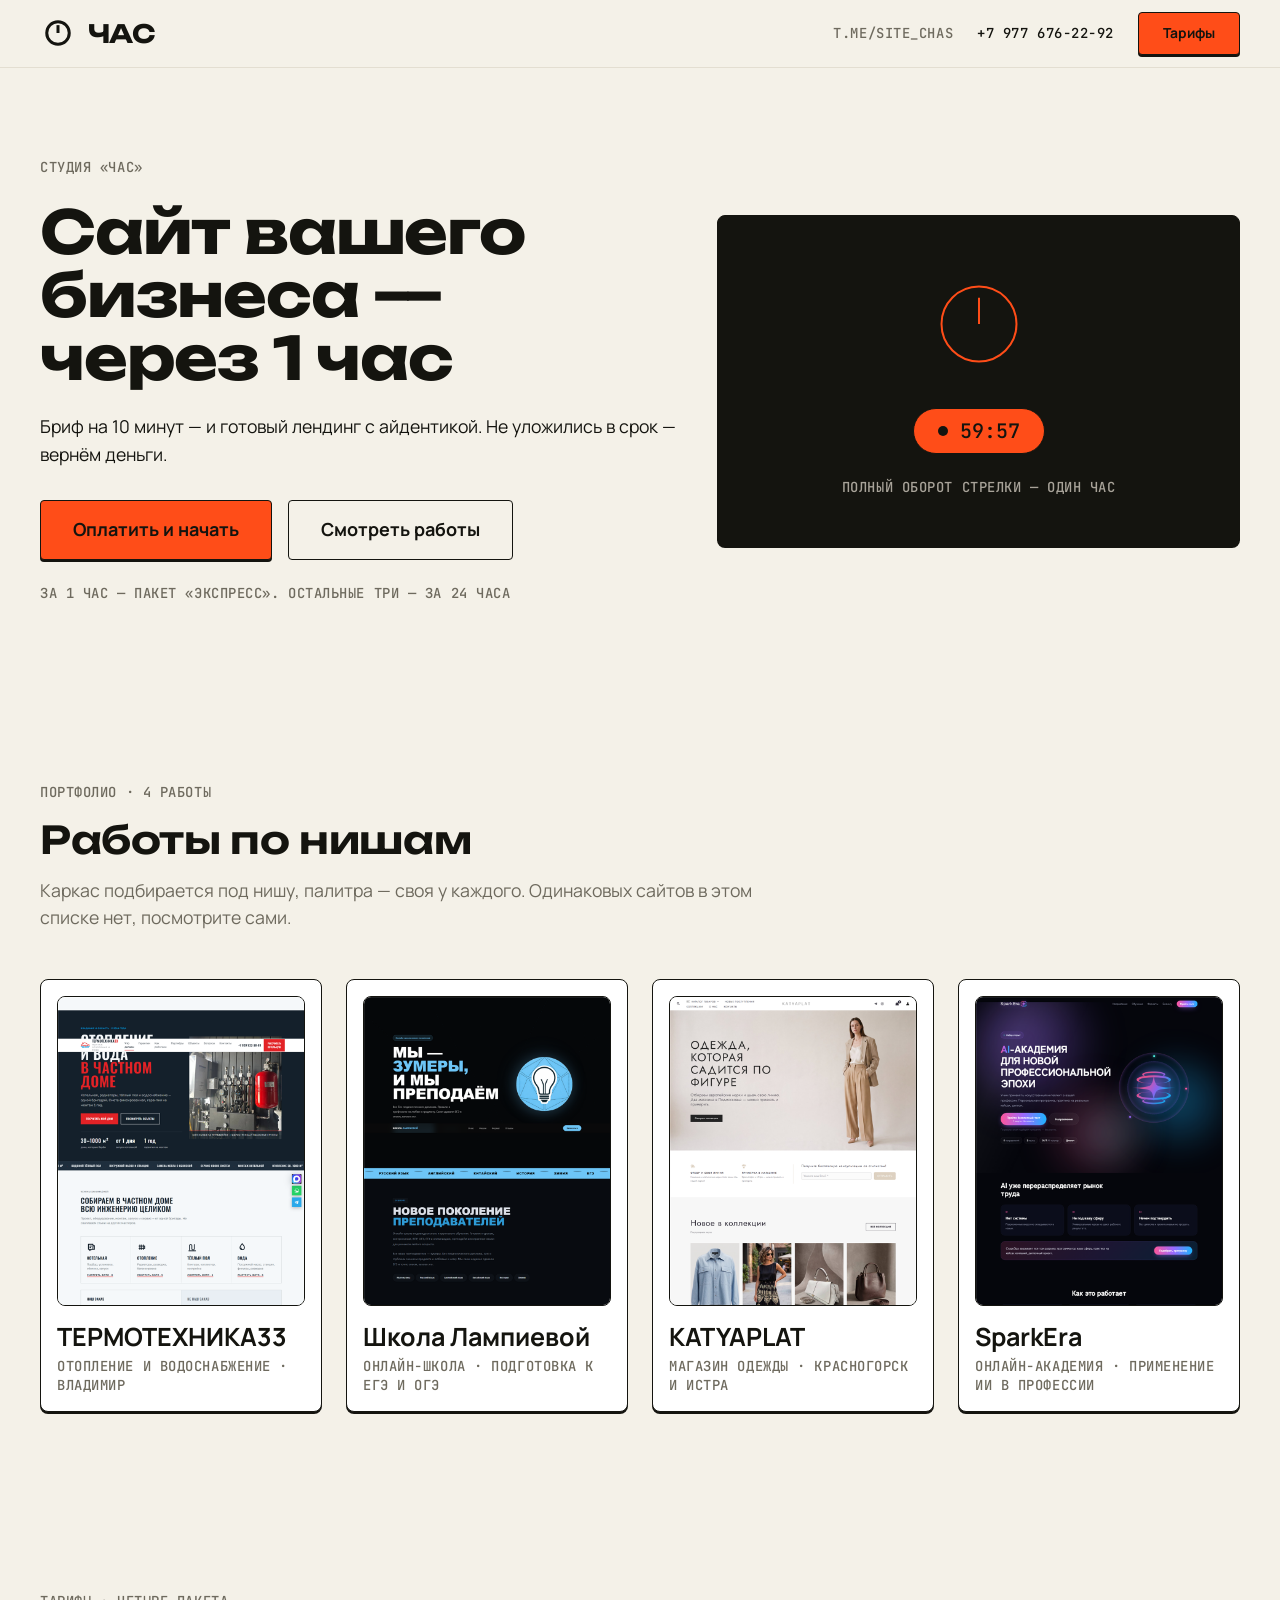
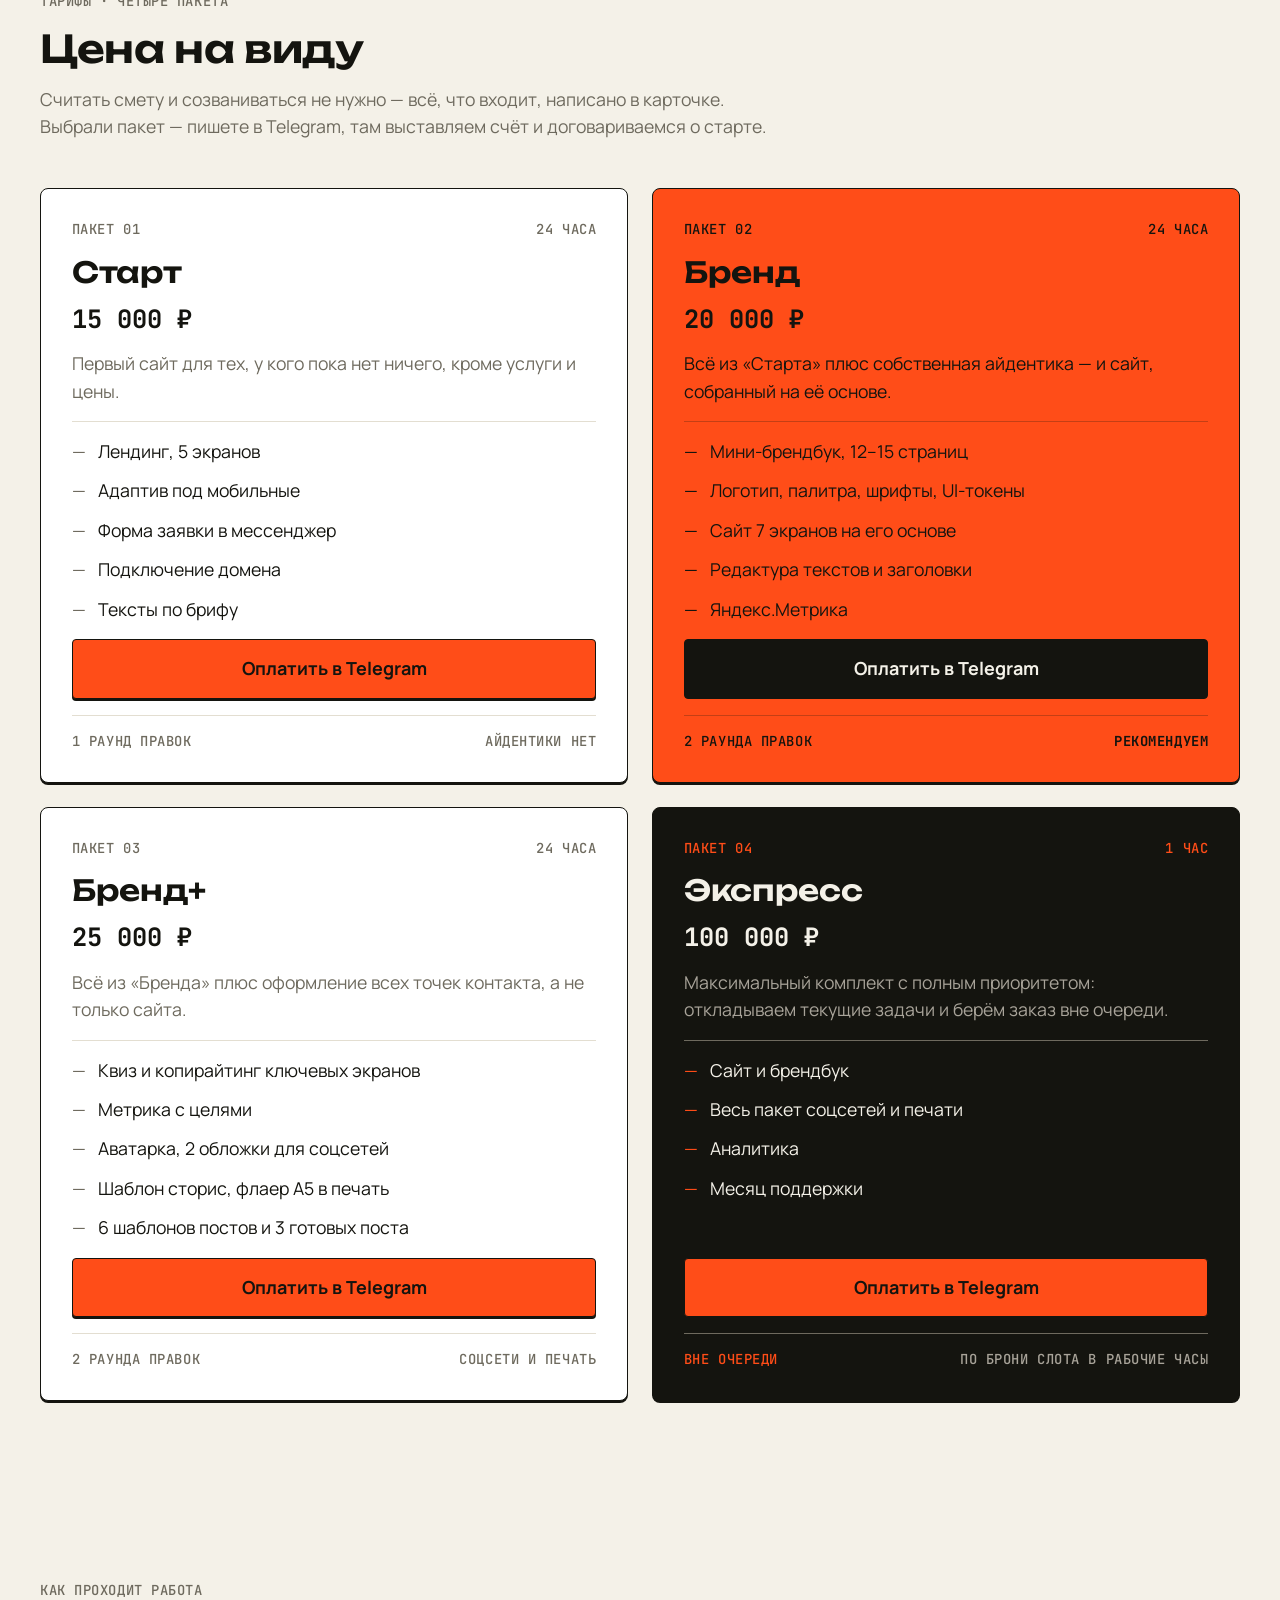
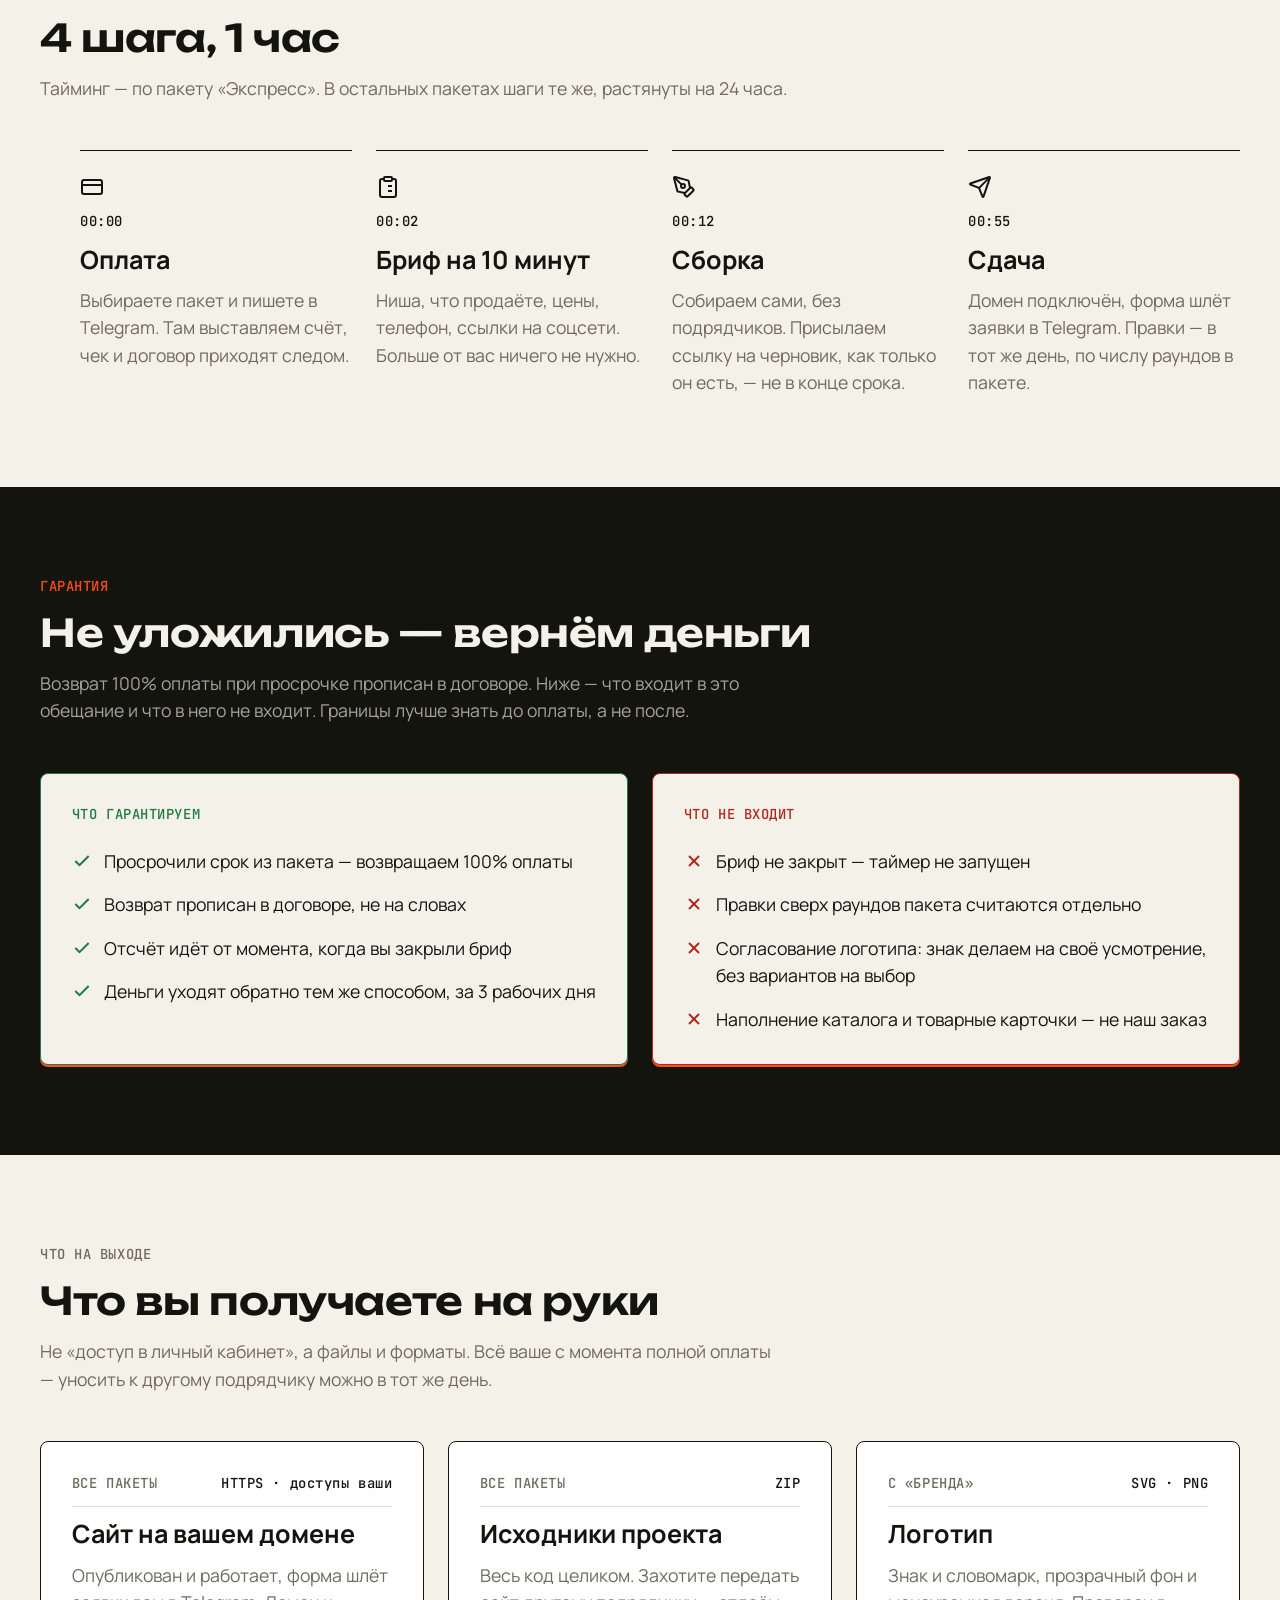
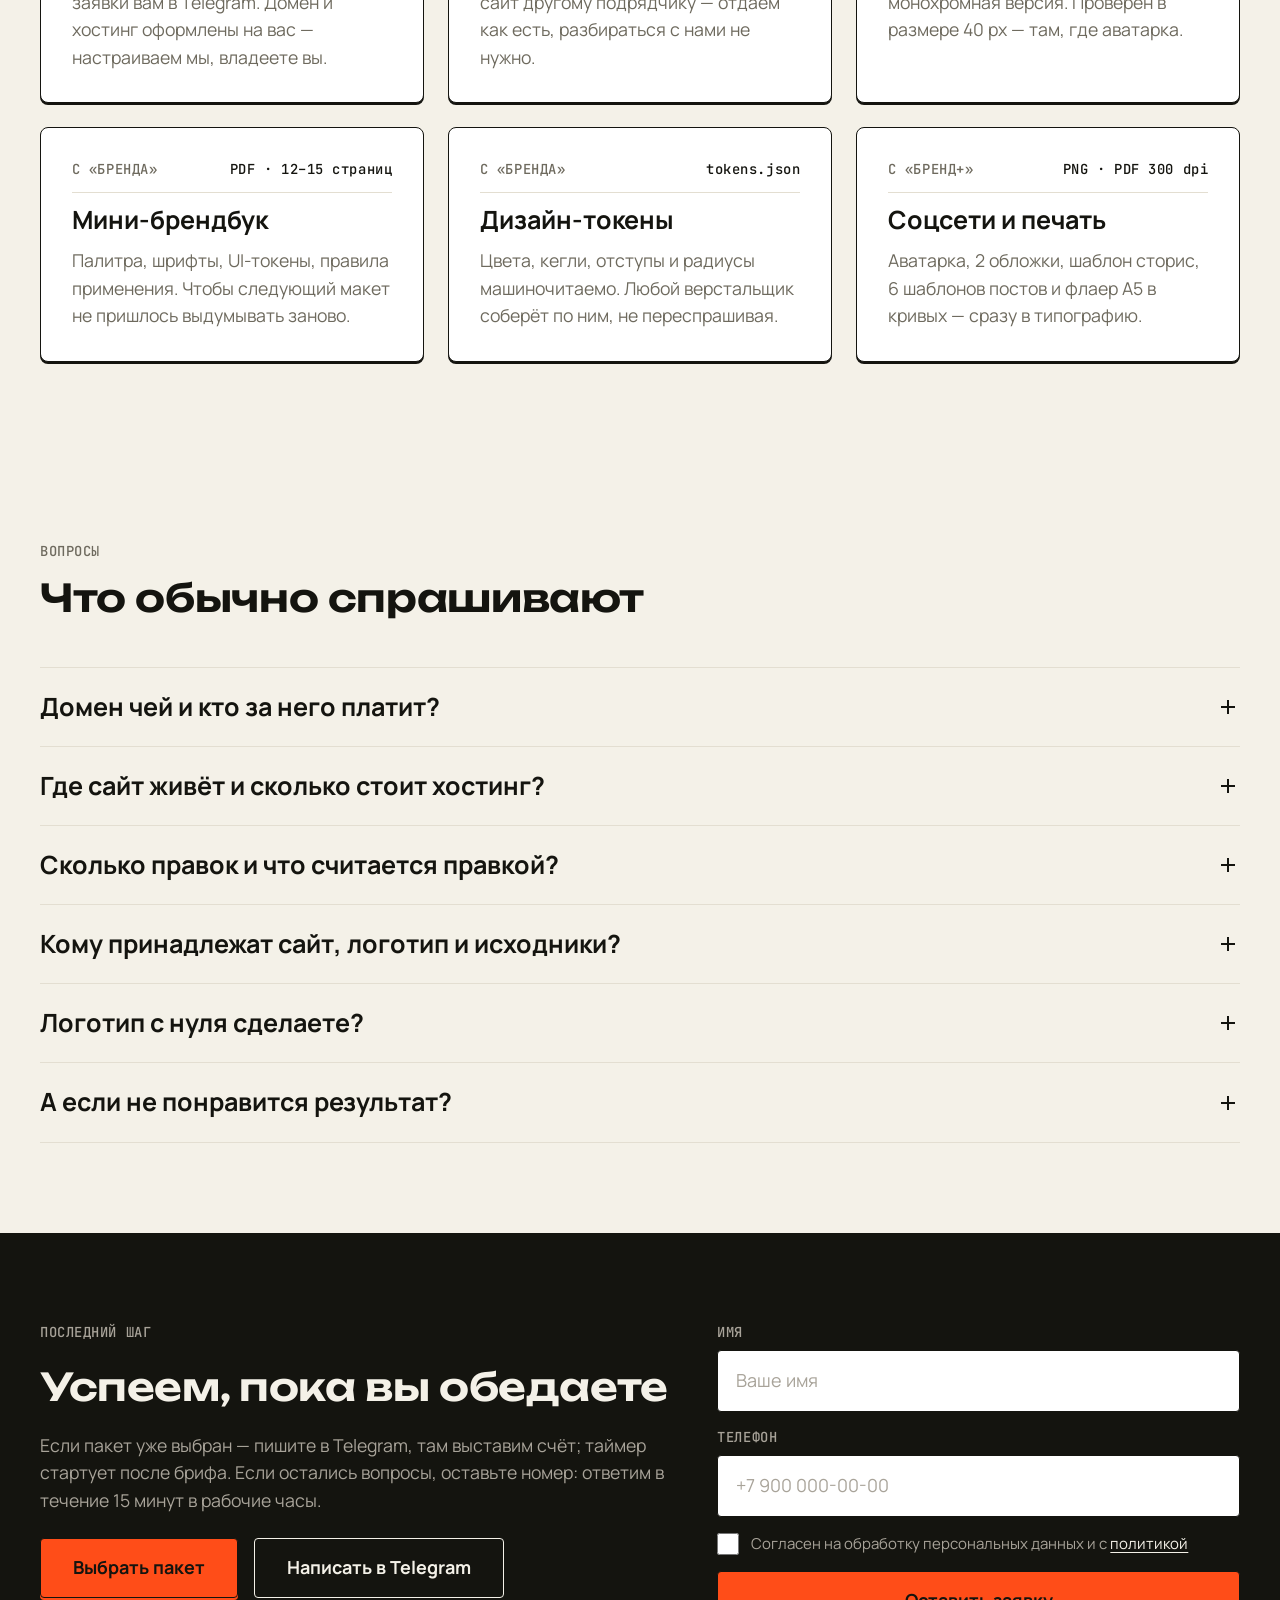
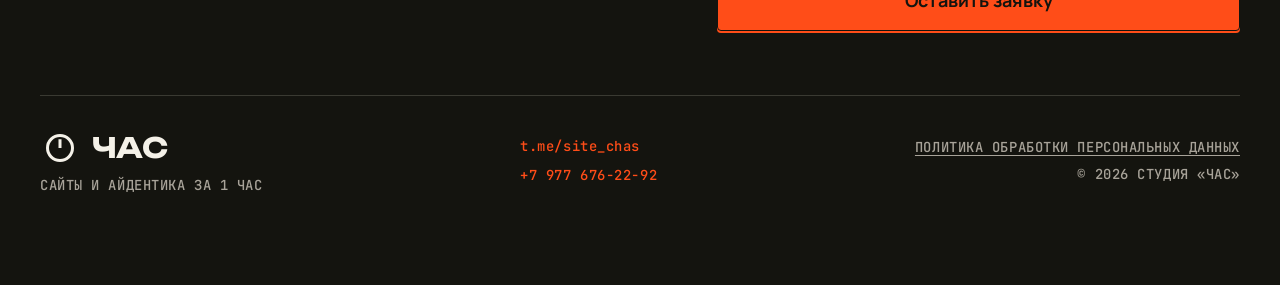
==== commit e34f4b59: "Витрина: сборка без приёма заявок" ====
--- a/index.html
+++ b/index.html
@@ -1 +1 @@
-<!DOCTYPE html><!--Tbv1tc0X1eMs0zD9LZhx2--><html lang="ru"><head><meta charSet="utf-8"/><meta name="viewport" content="width=device-width, initial-scale=1"/><link rel="stylesheet" href="/_next/static/css/fe9b6069bd0e61c2.css" data-precedence="next"/><link rel="stylesheet" href="/_next/static/css/11cdb195ca4e6532.css" data-precedence="next"/><link rel="preload" as="script" fetchPriority="low" href="/_next/static/chunks/webpack-97b91e1c121359c7.js"/><script src="/_next/static/chunks/4bd1b696-c023c6e3521b1417.js" async=""></script><script src="/_next/static/chunks/255-2b334ff5c2ee7a81.js" async=""></script><script src="/_next/static/chunks/main-app-e3cec0207086b06c.js" async=""></script><script src="/_next/static/chunks/app/page-3777dbe45ff3290f.js" async=""></script><link rel="preload" href="/fonts/unbounded-700-cyrillic.woff2" as="font" type="font/woff2" crossorigin="anonymous"/><link rel="preload" href="/fonts/manrope-400-cyrillic.woff2" as="font" type="font/woff2" crossorigin="anonymous"/><meta name="theme-color" content="#F4F1E8"/><title>Студия «ЧАС» — сайт вашего бизнеса за 1 час</title><meta name="description" content="Лендинг с айдентикой за 24 часа, срочно — за 1 час. 4 пакета от 15 000 ₽, бриф на 10 минут. Не уложились в срок — вернём деньги."/><meta name="robots" content="noindex, nofollow"/><meta property="og:title" content="Студия «ЧАС» — сайт вашего бизнеса за 1 час"/><meta property="og:description" content="Лендинг с айдентикой за 24 часа, срочно — за 1 час. 4 пакета от 15 000 ₽, бриф на 10 минут. Не уложились в срок — вернём деньги."/><meta property="og:locale" content="ru_RU"/><meta property="og:type" content="website"/><meta name="twitter:card" content="summary"/><meta name="twitter:title" content="Студия «ЧАС» — сайт вашего бизнеса за 1 час"/><meta name="twitter:description" content="Лендинг с айдентикой за 24 часа, срочно — за 1 час. 4 пакета от 15 000 ₽, бриф на 10 минут. Не уложились в срок — вернём деньги."/><script>document.documentElement.classList.add('js')</script><script src="/_next/static/chunks/polyfills-42372ed130431b0a.js" noModule=""></script></head><body><div hidden=""><!--$--><!--/$--></div><header class="Header_header__KwdYD"><div class="container Header_inner__DLT3k"><a class="Header_logo____uDV" href="#hero" aria-label="Студия «Час», в начало"><span style="display:inline-flex;align-items:center;gap:var(--s-12);color:currentColor"><svg width="36" height="36" viewBox="0 0 96 96" fill="none" aria-hidden="true" focusable="false"><circle cx="48" cy="48" r="30" stroke="currentColor" stroke-width="8"></circle><path d="M48 48V27" stroke="currentColor" stroke-width="8" stroke-linecap="butt"></path></svg><span style="font-family:var(--font-display);font-weight:700;font-size:25.2px;letter-spacing:-0.02em;line-height:1;text-transform:uppercase">Час</span></span></a><nav class="Header_nav__tNWGY"><a class="caption Header_link__8qxmS" href="https://t.me/site_chas" rel="noopener noreferrer">t.me/site_chas</a><a class="mono Header_phone__eXJd1" href="tel:+79776762292">+7 977 676-22-92</a><a class="btn btn--primary Header_cta__xbIXT" href="#pricing">Тарифы</a></nav></div></header><main><section class="section" id="hero"><div class="container Hero_grid__Vb_sf"><div class="Hero_copy__Ejubl"><p class="caption">Студия «Час»</p><h1 class="h1">Сайт вашего бизнеса — через 1 час</h1><p class="body measure">Бриф на 10 минут — и готовый лендинг с айдентикой. Не уложились в срок — вернём деньги.</p><div class="Hero_actions__m_Jyq"><a class="btn btn--primary" href="#pricing">Оплатить и начать</a><a class="btn btn--secondary" href="#portfolio">Смотреть работы</a></div><p class="caption Hero_footnote__twaV1">За 1 час — пакет «Экспресс». Остальные три — за 24 часа</p></div><div class="Hero_visual__zd_O_"><svg width="120" height="120" viewBox="0 0 96 96" fill="none" aria-hidden="true" focusable="false"><circle cx="48" cy="48" r="30" stroke="var(--c-accent)" stroke-width="1.6"></circle><path d="M48 48V27" stroke="var(--c-accent)" stroke-width="1.6" stroke-linecap="butt"></path></svg><span class="Timer_pill__WrFFc"><span class="Timer_dot__fUPk7" aria-hidden="true"></span><span class="visually-hidden">До сдачи сайта<!-- -->: </span><time class="Timer_value__Te1Tb" aria-live="off">60:00</time></span><p class="caption Hero_visualNote__bNDH7">Полный оборот стрелки — один час</p></div></div></section><section class="section" id="portfolio"><div class="container"><div class="reveal section-head" data-shown="false"><p class="caption">Портфолио · <!-- -->4<!-- --> <!-- -->работы</p><h2 class="h2">Работы по нишам</h2><p class="body measure muted">Каркас подбирается под нишу, палитра — своя у каждого. Одинаковых сайтов в этом списке нет, посмотрите сами.</p></div><ul class="Portfolio_grid__50OxS"><li class="reveal" data-shown="false"><article class="Portfolio_card__An_k1"><img class="Portfolio_cover__23T0Q" src="/works/termotechnika33.png" alt="Сайт «ТЕРМОТЕХНИКА33»" width="800" height="1000" loading="lazy"/><div class="Portfolio_meta__ODNM5"><h3 class="h3"><a class="Portfolio_link___PVyj" href="https://термотехника33.рф/" target="_blank" rel="noopener noreferrer">ТЕРМОТЕХНИКА33</a></h3><p class="caption">Отопление и водоснабжение · Владимир</p></div></article></li><li class="reveal" data-shown="false" style="transition-delay:60ms"><article class="Portfolio_card__An_k1"><img class="Portfolio_cover__23T0Q" src="/works/lampieva-school.png" alt="Сайт «Школа Лампиевой»" width="800" height="1000" loading="lazy"/><div class="Portfolio_meta__ODNM5"><h3 class="h3"><a class="Portfolio_link___PVyj" href="https://lampieva-school.ru/" target="_blank" rel="noopener noreferrer">Школа Лампиевой</a></h3><p class="caption">Онлайн-школа · подготовка к ЕГЭ и ОГЭ</p></div></article></li><li class="reveal" data-shown="false" style="transition-delay:120ms"><article class="Portfolio_card__An_k1"><img class="Portfolio_cover__23T0Q" src="/works/katyaplat.png" alt="Сайт «KATYAPLAT»" width="800" height="1000" loading="lazy"/><div class="Portfolio_meta__ODNM5"><h3 class="h3"><a class="Portfolio_link___PVyj" href="https://katyaplat.ru/" target="_blank" rel="noopener noreferrer">KATYAPLAT</a></h3><p class="caption">Магазин одежды · Красногорск и Истра</p></div></article></li><li class="reveal" data-shown="false" style="transition-delay:180ms"><article class="Portfolio_card__An_k1"><img class="Portfolio_cover__23T0Q" src="/works/sparkera.png" alt="Сайт «SparkEra»" width="800" height="1000" loading="lazy"/><div class="Portfolio_meta__ODNM5"><h3 class="h3"><a class="Portfolio_link___PVyj" href="https://galanin2004-create.github.io/sparkera-site/" target="_blank" rel="noopener noreferrer">SparkEra</a></h3><p class="caption">Онлайн-академия · применение ИИ в профессии</p></div></article></li></ul></div></section><section class="section" id="pricing"><div class="container"><div class="reveal section-head" data-shown="false"><p class="caption">Тарифы · четыре пакета</p><h2 class="h2">Цена на виду</h2><p class="body measure muted">Считать смету и созваниваться не нужно — всё, что входит, написано в карточке. Выбрали пакет — пишете в Telegram, там выставляем счёт и договариваемся о старте.</p></div><ul class="Pricing_grid__w9LVN"><li class="reveal" data-shown="false"><article class="Pricing_card__aZyV5 Pricing_plain__3xc_U"><header class="Pricing_head__zY_Sp"><span class="caption">Пакет <!-- -->01</span><span class="caption">24 часа</span></header><h3 class="Pricing_name__Lrkcx">Старт</h3><p class="Pricing_price__HGSH_">15 000 ₽</p><p class="body Pricing_lead__wjrGL">Первый сайт для тех, у кого пока нет ничего, кроме услуги и цены.</p><hr class="rule"/><ul class="Pricing_items__uuDQp"><li class="Pricing_item__GRanO"><span class="Pricing_dash__gfvEg" aria-hidden="true">—</span><span>Лендинг, 5 экранов</span></li><li class="Pricing_item__GRanO"><span class="Pricing_dash__gfvEg" aria-hidden="true">—</span><span>Адаптив под мобильные</span></li><li class="Pricing_item__GRanO"><span class="Pricing_dash__gfvEg" aria-hidden="true">—</span><span>Форма заявки в мессенджер</span></li><li class="Pricing_item__GRanO"><span class="Pricing_dash__gfvEg" aria-hidden="true">—</span><span>Подключение домена</span></li><li class="Pricing_item__GRanO"><span class="Pricing_dash__gfvEg" aria-hidden="true">—</span><span>Тексты по брифу</span></li></ul><a class="btn btn--primary Pricing_cta__RH7qG" href="https://t.me/site_chas" data-pay="start" rel="noopener noreferrer">Оплатить в Telegram</a><hr class="rule"/><footer class="Pricing_foot__WjxyM"><span class="caption">1 раунд правок</span><span class="caption Pricing_note___xLft">айдентики нет</span></footer></article></li><li class="reveal" data-shown="false" style="transition-delay:80ms"><article class="Pricing_card__aZyV5 Pricing_accent__w6mdG"><header class="Pricing_head__zY_Sp"><span class="caption">Пакет <!-- -->02</span><span class="caption">24 часа</span></header><h3 class="Pricing_name__Lrkcx">Бренд</h3><p class="Pricing_price__HGSH_">20 000 ₽</p><p class="body Pricing_lead__wjrGL">Всё из «Старта» плюс собственная айдентика — и сайт, собранный на её основе.</p><hr class="rule"/><ul class="Pricing_items__uuDQp"><li class="Pricing_item__GRanO"><span class="Pricing_dash__gfvEg" aria-hidden="true">—</span><span>Мини-брендбук, 12–15 страниц</span></li><li class="Pricing_item__GRanO"><span class="Pricing_dash__gfvEg" aria-hidden="true">—</span><span>Логотип, палитра, шрифты, UI-токены</span></li><li class="Pricing_item__GRanO"><span class="Pricing_dash__gfvEg" aria-hidden="true">—</span><span>Сайт 7 экранов на его основе</span></li><li class="Pricing_item__GRanO"><span class="Pricing_dash__gfvEg" aria-hidden="true">—</span><span>Редактура текстов и заголовки</span></li><li class="Pricing_item__GRanO"><span class="Pricing_dash__gfvEg" aria-hidden="true">—</span><span>Яндекс.Метрика</span></li></ul><a class="btn btn--primary Pricing_cta__RH7qG" href="https://t.me/site_chas" data-pay="brand" rel="noopener noreferrer">Оплатить в Telegram</a><hr class="rule"/><footer class="Pricing_foot__WjxyM"><span class="caption">2 раунда правок</span><span class="caption Pricing_recommended__5I3Ma">рекомендуем</span></footer></article></li><li class="reveal" data-shown="false"><article class="Pricing_card__aZyV5 Pricing_plain__3xc_U"><header class="Pricing_head__zY_Sp"><span class="caption">Пакет <!-- -->03</span><span class="caption">24 часа</span></header><h3 class="Pricing_name__Lrkcx">Бренд+</h3><p class="Pricing_price__HGSH_">25 000 ₽</p><p class="body Pricing_lead__wjrGL">Всё из «Бренда» плюс оформление всех точек контакта, а не только сайта.</p><hr class="rule"/><ul class="Pricing_items__uuDQp"><li class="Pricing_item__GRanO"><span class="Pricing_dash__gfvEg" aria-hidden="true">—</span><span>Квиз и копирайтинг ключевых экранов</span></li><li class="Pricing_item__GRanO"><span class="Pricing_dash__gfvEg" aria-hidden="true">—</span><span>Метрика с целями</span></li><li class="Pricing_item__GRanO"><span class="Pricing_dash__gfvEg" aria-hidden="true">—</span><span>Аватарка, 2 обложки для соцсетей</span></li><li class="Pricing_item__GRanO"><span class="Pricing_dash__gfvEg" aria-hidden="true">—</span><span>Шаблон сторис, флаер А5 в печать</span></li><li class="Pricing_item__GRanO"><span class="Pricing_dash__gfvEg" aria-hidden="true">—</span><span>6 шаблонов постов и 3 готовых поста</span></li></ul><a class="btn btn--primary Pricing_cta__RH7qG" href="https://t.me/site_chas" data-pay="brand-plus" rel="noopener noreferrer">Оплатить в Telegram</a><hr class="rule"/><footer class="Pricing_foot__WjxyM"><span class="caption">2 раунда правок</span><span class="caption Pricing_note___xLft">соцсети и печать</span></footer></article></li><li class="reveal" data-shown="false" style="transition-delay:80ms"><article class="Pricing_card__aZyV5 Pricing_dark__ipKh3"><header class="Pricing_head__zY_Sp"><span class="caption">Пакет <!-- -->04</span><span class="caption">1 час</span></header><h3 class="Pricing_name__Lrkcx">Экспресс</h3><p class="Pricing_price__HGSH_">100 000 ₽</p><p class="body Pricing_lead__wjrGL">Максимальный комплект с полным приоритетом: откладываем текущие задачи и берём заказ вне очереди.</p><hr class="rule"/><ul class="Pricing_items__uuDQp"><li class="Pricing_item__GRanO"><span class="Pricing_dash__gfvEg" aria-hidden="true">—</span><span>Сайт и брендбук</span></li><li class="Pricing_item__GRanO"><span class="Pricing_dash__gfvEg" aria-hidden="true">—</span><span>Весь пакет соцсетей и печати</span></li><li class="Pricing_item__GRanO"><span class="Pricing_dash__gfvEg" aria-hidden="true">—</span><span>Аналитика</span></li><li class="Pricing_item__GRanO"><span class="Pricing_dash__gfvEg" aria-hidden="true">—</span><span>Месяц поддержки</span></li></ul><a class="btn btn--primary Pricing_cta__RH7qG" href="https://t.me/site_chas" data-pay="express" rel="noopener noreferrer">Оплатить в Telegram</a><hr class="rule"/><footer class="Pricing_foot__WjxyM"><span class="caption">вне очереди</span><span class="caption Pricing_note___xLft">по брони слота в рабочие часы</span></footer></article></li></ul></div></section><section class="section" id="process"><div class="container"><div class="reveal section-head" data-shown="false"><p class="caption">Как проходит работа</p><h2 class="h2">4 шага, 1 час</h2><p class="body measure muted">Тайминг — по пакету «Экспресс». В остальных пакетах шаги те же, растянуты на 24 часа.</p></div><ol class="Process_grid__hJzsU"><li class="reveal Process_step__CJqDl" data-shown="false"><svg xmlns="http://www.w3.org/2000/svg" width="24" height="24" viewBox="0 0 24 24" fill="none" stroke="currentColor" stroke-width="2" stroke-linecap="butt" stroke-linejoin="miter" class="lucide lucide-credit-card" aria-hidden="true"><rect width="20" height="14" x="2" y="5" rx="2"></rect><line x1="2" x2="22" y1="10" y2="10"></line></svg><p class="mono Process_time__Ngb9d">00:00</p><h3 class="h3">Оплата</h3><p class="body muted">Выбираете пакет и пишете в Telegram. Там выставляем счёт, чек и договор приходят следом.</p></li><li class="reveal Process_step__CJqDl" data-shown="false" style="transition-delay:60ms"><svg xmlns="http://www.w3.org/2000/svg" width="24" height="24" viewBox="0 0 24 24" fill="none" stroke="currentColor" stroke-width="2" stroke-linecap="butt" stroke-linejoin="miter" class="lucide lucide-clipboard-list" aria-hidden="true"><rect width="8" height="4" x="8" y="2" rx="1" ry="1"></rect><path d="M16 4h2a2 2 0 0 1 2 2v14a2 2 0 0 1-2 2H6a2 2 0 0 1-2-2V6a2 2 0 0 1 2-2h2"></path><path d="M12 11h4"></path><path d="M12 16h4"></path><path d="M8 11h.01"></path><path d="M8 16h.01"></path></svg><p class="mono Process_time__Ngb9d">00:02</p><h3 class="h3">Бриф на 10 минут</h3><p class="body muted">Ниша, что продаёте, цены, телефон, ссылки на соцсети. Больше от вас ничего не нужно.</p></li><li class="reveal Process_step__CJqDl" data-shown="false" style="transition-delay:120ms"><svg xmlns="http://www.w3.org/2000/svg" width="24" height="24" viewBox="0 0 24 24" fill="none" stroke="currentColor" stroke-width="2" stroke-linecap="butt" stroke-linejoin="miter" class="lucide lucide-pen-tool" aria-hidden="true"><path d="M15.707 21.293a1 1 0 0 1-1.414 0l-1.586-1.586a1 1 0 0 1 0-1.414l5.586-5.586a1 1 0 0 1 1.414 0l1.586 1.586a1 1 0 0 1 0 1.414z"></path><path d="m18 13-1.375-6.874a1 1 0 0 0-.746-.776L3.235 2.028a1 1 0 0 0-1.207 1.207L5.35 15.879a1 1 0 0 0 .776.746L13 18"></path><path d="m2.3 2.3 7.286 7.286"></path><circle cx="11" cy="11" r="2"></circle></svg><p class="mono Process_time__Ngb9d">00:12</p><h3 class="h3">Сборка</h3><p class="body muted">Собираем сами, без подрядчиков. Присылаем ссылку на черновик, как только он есть, — не в конце срока.</p></li><li class="reveal Process_step__CJqDl" data-shown="false" style="transition-delay:180ms"><svg xmlns="http://www.w3.org/2000/svg" width="24" height="24" viewBox="0 0 24 24" fill="none" stroke="currentColor" stroke-width="2" stroke-linecap="butt" stroke-linejoin="miter" class="lucide lucide-send" aria-hidden="true"><path d="M14.536 21.686a.5.5 0 0 0 .937-.024l6.5-19a.496.496 0 0 0-.635-.635l-19 6.5a.5.5 0 0 0-.024.937l7.93 3.18a2 2 0 0 1 1.112 1.11z"></path><path d="m21.854 2.147-10.94 10.939"></path></svg><p class="mono Process_time__Ngb9d">00:55</p><h3 class="h3">Сдача</h3><p class="body muted">Домен подключён, форма шлёт заявки в Telegram. Правки — в тот же день, по числу раундов в пакете.</p></li></ol></div></section><section class="section section--ink" id="guarantee"><div class="container"><div class="reveal section-head" data-shown="false"><p class="caption">Гарантия</p><h2 class="h2">Не уложились — вернём деньги</h2><p class="body measure muted">Возврат 100% оплаты при просрочке прописан в договоре. Ниже — что входит в это обещание и что в него не входит. Границы лучше знать до оплаты, а не после.</p></div><div class="Guarantee_grid__dq3Ql"><div class="reveal" data-shown="false"><div class="Guarantee_panel__Gtzbd Guarantee_yes__zpXRB"><p class="caption Guarantee_panelHead__s3_la">Что гарантируем</p><ul class="Guarantee_list__QtNt8"><li class="Guarantee_item__DEkEh"><svg xmlns="http://www.w3.org/2000/svg" width="20" height="20" viewBox="0 0 24 24" fill="none" stroke="currentColor" stroke-width="2.4" stroke-linecap="butt" stroke-linejoin="miter" class="lucide lucide-check" aria-hidden="true"><path d="M20 6 9 17l-5-5"></path></svg><span class="body">Просрочили срок из пакета — возвращаем 100% оплаты</span></li><li class="Guarantee_item__DEkEh"><svg xmlns="http://www.w3.org/2000/svg" width="20" height="20" viewBox="0 0 24 24" fill="none" stroke="currentColor" stroke-width="2.4" stroke-linecap="butt" stroke-linejoin="miter" class="lucide lucide-check" aria-hidden="true"><path d="M20 6 9 17l-5-5"></path></svg><span class="body">Возврат прописан в договоре, не на словах</span></li><li class="Guarantee_item__DEkEh"><svg xmlns="http://www.w3.org/2000/svg" width="20" height="20" viewBox="0 0 24 24" fill="none" stroke="currentColor" stroke-width="2.4" stroke-linecap="butt" stroke-linejoin="miter" class="lucide lucide-check" aria-hidden="true"><path d="M20 6 9 17l-5-5"></path></svg><span class="body">Отсчёт идёт от момента, когда вы закрыли бриф</span></li><li class="Guarantee_item__DEkEh"><svg xmlns="http://www.w3.org/2000/svg" width="20" height="20" viewBox="0 0 24 24" fill="none" stroke="currentColor" stroke-width="2.4" stroke-linecap="butt" stroke-linejoin="miter" class="lucide lucide-check" aria-hidden="true"><path d="M20 6 9 17l-5-5"></path></svg><span class="body">Деньги уходят обратно тем же способом, за 3 рабочих дня</span></li></ul></div></div><div class="reveal" data-shown="false" style="transition-delay:80ms"><div class="Guarantee_panel__Gtzbd Guarantee_no___UJED"><p class="caption Guarantee_panelHead__s3_la">Что не входит</p><ul class="Guarantee_list__QtNt8"><li class="Guarantee_item__DEkEh"><svg xmlns="http://www.w3.org/2000/svg" width="20" height="20" viewBox="0 0 24 24" fill="none" stroke="currentColor" stroke-width="2.4" stroke-linecap="butt" stroke-linejoin="miter" class="lucide lucide-x" aria-hidden="true"><path d="M18 6 6 18"></path><path d="m6 6 12 12"></path></svg><span class="body">Бриф не закрыт — таймер не запущен</span></li><li class="Guarantee_item__DEkEh"><svg xmlns="http://www.w3.org/2000/svg" width="20" height="20" viewBox="0 0 24 24" fill="none" stroke="currentColor" stroke-width="2.4" stroke-linecap="butt" stroke-linejoin="miter" class="lucide lucide-x" aria-hidden="true"><path d="M18 6 6 18"></path><path d="m6 6 12 12"></path></svg><span class="body">Правки сверх раундов пакета считаются отдельно</span></li><li class="Guarantee_item__DEkEh"><svg xmlns="http://www.w3.org/2000/svg" width="20" height="20" viewBox="0 0 24 24" fill="none" stroke="currentColor" stroke-width="2.4" stroke-linecap="butt" stroke-linejoin="miter" class="lucide lucide-x" aria-hidden="true"><path d="M18 6 6 18"></path><path d="m6 6 12 12"></path></svg><span class="body">Согласование логотипа: знак делаем на своё усмотрение, без вариантов на выбор</span></li><li class="Guarantee_item__DEkEh"><svg xmlns="http://www.w3.org/2000/svg" width="20" height="20" viewBox="0 0 24 24" fill="none" stroke="currentColor" stroke-width="2.4" stroke-linecap="butt" stroke-linejoin="miter" class="lucide lucide-x" aria-hidden="true"><path d="M18 6 6 18"></path><path d="m6 6 12 12"></path></svg><span class="body">Наполнение каталога и товарные карточки — не наш заказ</span></li></ul></div></div></div></div></section><section class="section" id="deliverables"><div class="container"><div class="reveal section-head" data-shown="false"><p class="caption">Что на выходе</p><h2 class="h2">Что вы получаете на руки</h2><p class="body measure muted">Не «доступ в личный кабинет», а файлы и форматы. Всё ваше с момента полной оплаты — уносить к другому подрядчику можно в тот же день.</p></div><ul class="Deliverables_grid__rjXly"><li class="reveal" data-shown="false"><article class="Deliverables_card__Y6EzG"><header class="Deliverables_head__VdzIV"><span class="caption">все пакеты</span><span class="mono Deliverables_format__AYb0G">HTTPS · доступы ваши</span></header><h3 class="h3">Сайт на вашем домене</h3><p class="body muted">Опубликован и работает, форма шлёт заявки вам в Telegram. Домен и хостинг оформлены на вас — настраиваем мы, владеете вы.</p></article></li><li class="reveal" data-shown="false" style="transition-delay:60ms"><article class="Deliverables_card__Y6EzG"><header class="Deliverables_head__VdzIV"><span class="caption">все пакеты</span><span class="mono Deliverables_format__AYb0G">ZIP</span></header><h3 class="h3">Исходники проекта</h3><p class="body muted">Весь код целиком. Захотите передать сайт другому подрядчику — отдаём как есть, разбираться с нами не нужно.</p></article></li><li class="reveal" data-shown="false" style="transition-delay:120ms"><article class="Deliverables_card__Y6EzG"><header class="Deliverables_head__VdzIV"><span class="caption">с «Бренда»</span><span class="mono Deliverables_format__AYb0G">SVG · PNG</span></header><h3 class="h3">Логотип</h3><p class="body muted">Знак и словомарк, прозрачный фон и монохромная версия. Проверен в размере 40 px — там, где аватарка.</p></article></li><li class="reveal" data-shown="false"><article class="Deliverables_card__Y6EzG"><header class="Deliverables_head__VdzIV"><span class="caption">с «Бренда»</span><span class="mono Deliverables_format__AYb0G">PDF · 12–15 страниц</span></header><h3 class="h3">Мини-брендбук</h3><p class="body muted">Палитра, шрифты, UI-токены, правила применения. Чтобы следующий макет не пришлось выдумывать заново.</p></article></li><li class="reveal" data-shown="false" style="transition-delay:60ms"><article class="Deliverables_card__Y6EzG"><header class="Deliverables_head__VdzIV"><span class="caption">с «Бренда»</span><span class="mono Deliverables_format__AYb0G">tokens.json</span></header><h3 class="h3">Дизайн-токены</h3><p class="body muted">Цвета, кегли, отступы и радиусы машиночитаемо. Любой верстальщик соберёт по ним, не переспрашивая.</p></article></li><li class="reveal" data-shown="false" style="transition-delay:120ms"><article class="Deliverables_card__Y6EzG"><header class="Deliverables_head__VdzIV"><span class="caption">с «Бренд+»</span><span class="mono Deliverables_format__AYb0G">PNG · PDF 300 dpi</span></header><h3 class="h3">Соцсети и печать</h3><p class="body muted">Аватарка, 2 обложки, шаблон сторис, 6 шаблонов постов и флаер А5 в кривых — сразу в типографию.</p></article></li></ul></div></section><section class="section" id="faq"><div class="container"><div class="reveal section-head" data-shown="false"><p class="caption">Вопросы</p><h2 class="h2">Что обычно спрашивают</h2></div><div class="reveal" data-shown="false"><ul class="Faq_list__k2OUc"><li class="Faq_item__c0Hbv"><h3><button type="button" class="Faq_trigger__dGKm2" aria-expanded="false" aria-controls="faq-panel-0" id="faq-trigger-0"><span class="Faq_question__UdkUq">Домен чей и кто за него платит?</span><svg xmlns="http://www.w3.org/2000/svg" width="24" height="24" viewBox="0 0 24 24" fill="none" stroke="currentColor" stroke-width="2" stroke-linecap="butt" stroke-linejoin="miter" class="lucide lucide-plus" aria-hidden="true"><path d="M5 12h14"></path><path d="M12 5v14"></path></svg></button></h3><div id="faq-panel-0" role="region" aria-labelledby="faq-trigger-0" class="Faq_panel__IXJDl" data-open="false" inert=""><div class="Faq_panelInner__cXvfm"><p class="body measure">Домен покупаете вы, на своё имя, — примерно 200–1500 ₽ в год в зависимости от зоны. Так правильно: домен ваш актив, и уйти с ним вы можете в любой момент, ни у кого не спрашивая. Подключаем его к сайту сами, это входит в любой пакет. Если домена ещё нет, поможем выбрать за 5 минут на брифе.</p></div></div></li><li class="Faq_item__c0Hbv"><h3><button type="button" class="Faq_trigger__dGKm2" aria-expanded="false" aria-controls="faq-panel-1" id="faq-trigger-1"><span class="Faq_question__UdkUq">Где сайт живёт и сколько стоит хостинг?</span><svg xmlns="http://www.w3.org/2000/svg" width="24" height="24" viewBox="0 0 24 24" fill="none" stroke="currentColor" stroke-width="2" stroke-linecap="butt" stroke-linejoin="miter" class="lucide lucide-plus" aria-hidden="true"><path d="M5 12h14"></path><path d="M12 5v14"></path></svg></button></h3><div id="faq-panel-1" role="region" aria-labelledby="faq-trigger-1" class="Faq_panel__IXJDl" data-open="false" inert=""><div class="Faq_panelInner__cXvfm"><p class="body measure">Хостинг вы оплачиваете сами, напрямую регистратору — от 200 ₽ в месяц за лендинг. Мы не перепродаём хостинг и не держим ваш сайт у себя: счёт и доступы ваши, а значит никто не сможет отключить сайт в обход вас. Настройку и публикацию берём на себя, это входит в цену пакета.</p><p class="body measure Faq_disclosure__WfGTR">Рекомендуем REG.RU — там у нас партнёрская программа, и мы получаем от них процент. Для вас цена та же; если хотите другого хостера, настроим на нём.</p></div></div></li><li class="Faq_item__c0Hbv"><h3><button type="button" class="Faq_trigger__dGKm2" aria-expanded="false" aria-controls="faq-panel-2" id="faq-trigger-2"><span class="Faq_question__UdkUq">Сколько правок и что считается правкой?</span><svg xmlns="http://www.w3.org/2000/svg" width="24" height="24" viewBox="0 0 24 24" fill="none" stroke="currentColor" stroke-width="2" stroke-linecap="butt" stroke-linejoin="miter" class="lucide lucide-plus" aria-hidden="true"><path d="M5 12h14"></path><path d="M12 5v14"></path></svg></button></h3><div id="faq-panel-2" role="region" aria-labelledby="faq-trigger-2" class="Faq_panel__IXJDl" data-open="false" inert=""><div class="Faq_panelInner__cXvfm"><p class="body measure">В «Старте» — 1 раунд, в «Бренде» и «Бренд+» — 2. Раунд — это один список: текст, фото, порядок блоков, цвета в пределах палитры. Переделка структуры или новая ниша — это новый заказ, скажем об этом сразу.</p></div></div></li><li class="Faq_item__c0Hbv"><h3><button type="button" class="Faq_trigger__dGKm2" aria-expanded="false" aria-controls="faq-panel-3" id="faq-trigger-3"><span class="Faq_question__UdkUq">Кому принадлежат сайт, логотип и исходники?</span><svg xmlns="http://www.w3.org/2000/svg" width="24" height="24" viewBox="0 0 24 24" fill="none" stroke="currentColor" stroke-width="2" stroke-linecap="butt" stroke-linejoin="miter" class="lucide lucide-plus" aria-hidden="true"><path d="M5 12h14"></path><path d="M12 5v14"></path></svg></button></h3><div id="faq-panel-3" role="region" aria-labelledby="faq-trigger-3" class="Faq_panel__IXJDl" data-open="false" inert=""><div class="Faq_panelInner__cXvfm"><p class="body measure">Вам, целиком, с момента полной оплаты. Отдаём исходники, шрифты со свободной лицензией, логотип в SVG и PNG, tokens.json. Права на использование в портфолио оставляем за собой — если против, скажите на брифе.</p></div></div></li><li class="Faq_item__c0Hbv"><h3><button type="button" class="Faq_trigger__dGKm2" aria-expanded="false" aria-controls="faq-panel-4" id="faq-trigger-4"><span class="Faq_question__UdkUq">Логотип с нуля сделаете?</span><svg xmlns="http://www.w3.org/2000/svg" width="24" height="24" viewBox="0 0 24 24" fill="none" stroke="currentColor" stroke-width="2" stroke-linecap="butt" stroke-linejoin="miter" class="lucide lucide-plus" aria-hidden="true"><path d="M5 12h14"></path><path d="M12 5v14"></path></svg></button></h3><div id="faq-panel-4" role="region" aria-labelledby="faq-trigger-4" class="Faq_panel__IXJDl" data-open="false" inert=""><div class="Faq_panelInner__cXvfm"><p class="body measure">Да, но знак рисуем на своё усмотрение: вариантов на выбор и раундов согласования логотипа нет. Это и есть плата за срок — за час эскизы не обсуждают. На брифе берём нишу, характер и то, что вам точно не подходит, дальше решаем сами. Если логотип уже есть — оставляем ваш и приводим в порядок.</p></div></div></li><li class="Faq_item__c0Hbv"><h3><button type="button" class="Faq_trigger__dGKm2" aria-expanded="false" aria-controls="faq-panel-5" id="faq-trigger-5"><span class="Faq_question__UdkUq">А если не понравится результат?</span><svg xmlns="http://www.w3.org/2000/svg" width="24" height="24" viewBox="0 0 24 24" fill="none" stroke="currentColor" stroke-width="2" stroke-linecap="butt" stroke-linejoin="miter" class="lucide lucide-plus" aria-hidden="true"><path d="M5 12h14"></path><path d="M12 5v14"></path></svg></button></h3><div id="faq-panel-5" role="region" aria-labelledby="faq-trigger-5" class="Faq_panel__IXJDl" data-open="false" inert=""><div class="Faq_panelInner__cXvfm"><p class="body measure">Показываем черновик в процессе, а не в конце: развернуться можно на середине. Если после раундов правок сайт не устраивает — не публикуем, макет остаётся у нас, вы платите половину. Просрочка срока — отдельная история, там возврат полный.</p></div></div></li></ul></div></div></section><section class="section section--ink" id="contact"><div class="container"><div class="FinalCta_grid__BQkF7"><div class="reveal FinalCta_copy__FZ2ks" data-shown="false"><p class="caption">Последний шаг</p><h2 class="h2">Успеем, пока вы обедаете</h2><p class="body measure muted">Если пакет уже выбран — пишите в Telegram, там выставим счёт; таймер стартует после брифа. Если остались вопросы, оставьте номер: ответим в течение 15 минут в рабочие часы.</p><div class="FinalCta_actions__tsyb4"><a class="btn btn--primary" href="#pricing">Выбрать пакет</a><a class="btn btn--secondary" href="https://t.me/site_chas" rel="noopener noreferrer">Написать в Telegram</a></div></div><div class="reveal" data-shown="false" style="transition-delay:80ms"><div class="LeadForm_static__ApK2Z"><p class="body">Это витрина сайта без серверной части — форма здесь не отправляется. Напишите в Telegram, отвечаем в течение 15 минут в рабочие часы.</p><a class="btn btn--primary" href="https://t.me/site_chas" rel="noopener noreferrer">Написать в Telegram</a></div></div></div><hr class="rule FinalCta_divider__Wmjpp"/><footer class="FinalCta_footer__1Exbl"><div class="FinalCta_brand__yE8Da"><span style="display:inline-flex;align-items:center;gap:var(--s-12);color:var(--c-secondary)"><svg width="40" height="40" viewBox="0 0 96 96" fill="none" aria-hidden="true" focusable="false"><circle cx="48" cy="48" r="30" stroke="var(--c-secondary)" stroke-width="7.2"></circle><path d="M48 48V27" stroke="var(--c-secondary)" stroke-width="7.2" stroke-linecap="butt"></path></svg><span style="font-family:var(--font-display);font-weight:700;font-size:28px;letter-spacing:-0.02em;line-height:1;text-transform:uppercase">Час</span></span><p class="caption">Сайты и айдентика за 1 час</p></div><div class="FinalCta_contacts__Pr3M_"><a class="mono FinalCta_link__HD4m2" href="https://t.me/site_chas" rel="noopener noreferrer">t.me/site_chas</a><a class="mono FinalCta_link__HD4m2" href="tel:+79776762292">+7 977 676-22-92</a></div><div class="FinalCta_legal__1nf0j"><a class="caption FinalCta_legalLink__hMIHE" href="/privacy/">Политика обработки персональных данных</a><p class="caption">© <!-- -->2026<!-- --> Студия «Час»</p></div></footer></div></section></main><!--$--><!--/$--><script src="/_next/static/chunks/webpack-97b91e1c121359c7.js" id="_R_" async=""></script><script>(self.__next_f=self.__next_f||[]).push([0])</script><script>self.__next_f.push([1,"1:\"$Sreact.fragment\"\n2:I[9766,[],\"\"]\n3:I[8924,[],\"\"]\n12:I[7150,[],\"\"]\n:HL[\"/_next/static/css/fe9b6069bd0e61c2.css\",\"style\"]\n:HL[\"/_next/static/css/11cdb195ca4e6532.css\",\"style\"]\n"])</script><script>self.__next_f.push([1,"0:{\"P\":null,\"b\":\"Tbv1tc0X1eMs0zD9LZhx2\",\"p\":\"\",\"c\":[\"\",\"\"],\"i\":false,\"f\":[[[\"\",{\"children\":[\"__PAGE__\",{}]},\"$undefined\",\"$undefined\",true],[\"\",[\"$\",\"$1\",\"c\",{\"children\":[[[\"$\",\"link\",\"0\",{\"rel\":\"stylesheet\",\"href\":\"/_next/static/css/fe9b6069bd0e61c2.css\",\"precedence\":\"next\",\"crossOrigin\":\"$undefined\",\"nonce\":\"$undefined\"}]],[\"$\",\"html\",null,{\"lang\":\"ru\",\"suppressHydrationWarning\":true,\"children\":[[\"$\",\"head\",null,{\"children\":[[\"$\",\"script\",null,{\"dangerouslySetInnerHTML\":{\"__html\":\"document.documentElement.classList.add('js')\"}}],[\"$\",\"link\",null,{\"rel\":\"preload\",\"href\":\"/fonts/unbounded-700-cyrillic.woff2\",\"as\":\"font\",\"type\":\"font/woff2\",\"crossOrigin\":\"anonymous\"}],[\"$\",\"link\",null,{\"rel\":\"preload\",\"href\":\"/fonts/manrope-400-cyrillic.woff2\",\"as\":\"font\",\"type\":\"font/woff2\",\"crossOrigin\":\"anonymous\"}]]}],[\"$\",\"body\",null,{\"children\":[[\"$\",\"$L2\",null,{\"parallelRouterKey\":\"children\",\"error\":\"$undefined\",\"errorStyles\":\"$undefined\",\"errorScripts\":\"$undefined\",\"template\":[\"$\",\"$L3\",null,{}],\"templateStyles\":\"$undefined\",\"templateScripts\":\"$undefined\",\"notFound\":[[[\"$\",\"title\",null,{\"children\":\"404: This page could not be found.\"}],[\"$\",\"div\",null,{\"style\":{\"fontFamily\":\"system-ui,\\\"Segoe UI\\\",Roboto,Helvetica,Arial,sans-serif,\\\"Apple Color Emoji\\\",\\\"Segoe UI Emoji\\\"\",\"height\":\"100vh\",\"textAlign\":\"center\",\"display\":\"flex\",\"flexDirection\":\"column\",\"alignItems\":\"center\",\"justifyContent\":\"center\"},\"children\":[\"$\",\"div\",null,{\"children\":[[\"$\",\"style\",null,{\"dangerouslySetInnerHTML\":{\"__html\":\"body{color:#000;background:#fff;margin:0}.next-error-h1{border-right:1px solid rgba(0,0,0,.3)}@media (prefers-color-scheme:dark){body{color:#fff;background:#000}.next-error-h1{border-right:1px solid rgba(255,255,255,.3)}}\"}}],[\"$\",\"h1\",null,{\"className\":\"next-error-h1\",\"style\":{\"display\":\"inline-block\",\"margin\":\"0 20px 0 0\",\"padding\":\"0 23px 0 0\",\"fontSize\":24,\"fontWeight\":500,\"verticalAlign\":\"top\",\"lineHeight\":\"49px\"},\"children\":404}],[\"$\",\"div\",null,{\"style\":{\"display\":\"inline-block\"},\"children\":[\"$\",\"h2\",null,{\"style\":{\"fontSize\":14,\"fontWeight\":400,\"lineHeight\":\"49px\",\"margin\":0},\"children\":\"This page could not be found.\"}]}]]}]}]],[]],\"forbidden\":\"$undefined\",\"unauthorized\":\"$undefined\"}],null]}]]}]]}],{\"children\":[\"__PAGE__\",[\"$\",\"$1\",\"c\",{\"children\":[[[\"$\",\"header\",null,{\"className\":\"Header_header__KwdYD\",\"children\":[\"$\",\"div\",null,{\"className\":\"container Header_inner__DLT3k\",\"children\":[[\"$\",\"a\",null,{\"className\":\"Header_logo____uDV\",\"href\":\"#hero\",\"aria-label\":\"Студия «Час», в начало\",\"children\":[\"$\",\"span\",null,{\"style\":{\"display\":\"inline-flex\",\"alignItems\":\"center\",\"gap\":\"var(--s-12)\",\"color\":\"currentColor\"},\"children\":[[\"$\",\"svg\",null,{\"width\":36,\"height\":36,\"viewBox\":\"0 0 96 96\",\"fill\":\"none\",\"aria-hidden\":\"true\",\"focusable\":\"false\",\"children\":[[\"$\",\"circle\",null,{\"cx\":\"48\",\"cy\":\"48\",\"r\":\"30\",\"stroke\":\"currentColor\",\"strokeWidth\":8}],[\"$\",\"path\",null,{\"d\":\"M48 48V27\",\"stroke\":\"currentColor\",\"strokeWidth\":8,\"strokeLinecap\":\"butt\"}]]}],[\"$\",\"span\",null,{\"style\":{\"fontFamily\":\"var(--font-display)\",\"fontWeight\":700,\"fontSize\":25.2,\"letterSpacing\":\"-0.02em\",\"lineHeight\":1,\"textTransform\":\"uppercase\"},\"children\":\"Час\"}]]}]}],[\"$\",\"nav\",null,{\"className\":\"Header_nav__tNWGY\",\"children\":[[\"$\",\"a\",null,{\"className\":\"caption Header_link__8qxmS\",\"href\":\"https://t.me/site_chas\",\"rel\":\"noopener noreferrer\",\"children\":\"t.me/site_chas\"}],[\"$\",\"a\",null,{\"className\":\"mono Header_phone__eXJd1\",\"href\":\"tel:+79776762292\",\"children\":\"+7 977 676-22-92\"}],[\"$\",\"a\",null,{\"className\":\"btn btn--primary Header_cta__xbIXT\",\"href\":\"#pricing\",\"children\":\"Тарифы\"}]]}]]}]}],[\"$\",\"main\",null,{\"children\":[[\"$\",\"section\",null,{\"className\":\"section\",\"id\":\"hero\",\"children\":[\"$\",\"div\",null,{\"className\":\"container Hero_grid__Vb_sf\",\"children\":[[\"$\",\"div\",null,{\"className\":\"Hero_copy__Ejubl\",\"children\":[[\"$\",\"p\",null,{\"className\":\"caption\",\"children\":\"Студия «Час»\"}],[\"$\",\"h1\",null,{\"className\":\"h1\",\"children\":\"Сайт вашего бизнеса — через 1 час\"}],[\"$\",\"p\",null,{\"className\":\"body measure\",\"children\":\"Бриф на 10 минут — и готовый лендинг с айдентикой. Не уложились в срок — вернём деньги.\"}],[\"$\",\"div\",null,{\"className\":\"Hero_actions__m_Jyq\",\"children\":[[\"$\",\"a\",null,{\"className\":\"btn btn--primary\",\"href\":\"#pricing\",\"children\":\"Оплатить и начать\"}],[\"$\",\"a\",null,{\"className\":\"btn btn--secondary\",\"href\":\"#portfolio\",\"children\":\"Смотреть работы\"}]]}],[\"$\",\"p\",null,{\"className\":\"caption Hero_footnote__twaV1\",\"children\":\"За 1 час — пакет «Экспресс». Остальные три — за 24 часа\"}]]}],[\"$\",\"div\",null,{\"className\":\"Hero_visual__zd_O_\",\"children\":[[\"$\",\"svg\",null,{\"width\":120,\"height\":120,\"viewBox\":\"0 0 96 96\",\"fill\":\"none\",\"aria-hidden\":\"true\",\"focusable\":\"false\",\"children\":[[\"$\",\"circle\",null,{\"cx\":\"48\",\"cy\":\"48\",\"r\":\"30\",\"stroke\":\"var(--c-accent)\",\"strokeWidth\":1.6}],\"$L4\"]}],\"$L5\",\"$L6\"]}]]}]}],\"$L7\",\"$L8\",\"$L9\",\"$La\",\"$Lb\",\"$Lc\",\"$Ld\"]}],\"$Le\"],[\"$Lf\"],\"$L10\"]}],{},null,false]},null,false],\"$L11\",false]],\"m\":\"$undefined\",\"G\":[\"$12\",[]],\"s\":false,\"S\":true}\n"])</script><script>self.__next_f.push([1,"13:I[9038,[\"974\",\"static/chunks/app/page-3777dbe45ff3290f.js\"],\"Timer\"]\n14:I[7664,[\"974\",\"static/chunks/app/page-3777dbe45ff3290f.js\"],\"Reveal\"]\n1e:I[2226,[\"974\",\"static/chunks/app/page-3777dbe45ff3290f.js\"],\"Faq\"]\n1f:I[5242,[\"974\",\"static/chunks/app/page-3777dbe45ff3290f.js\"],\"LeadForm\"]\n20:I[6639,[\"974\",\"static/chunks/app/page-3777dbe45ff3290f.js\"],\"PayTracking\"]\n21:I[4431,[],\"OutletBoundary\"]\n23:I[5278,[],\"AsyncMetadataOutlet\"]\n25:I[4431,[],\"ViewportBoundary\"]\n27:I[4431,[],\"MetadataBoundary\"]\n28:\"$Sreact.suspense\"\n4:[\"$\",\"path\",null,{\"d\":\"M48 48V27\",\"stroke\":\"var(--c-accent)\",\"strokeWidth\":1.6,\"strokeLinecap\":\"butt\"}]\n5:[\"$\",\"$L13\",null,{}]\n6:[\"$\",\"p\",null,{\"className\":\"caption Hero_visualNote__bNDH7\",\"children\":\"Полный оборот стрелки — один час\"}]\n"])</script><script>self.__next_f.push([1,"7:[\"$\",\"section\",null,{\"className\":\"section\",\"id\":\"portfolio\",\"children\":[\"$\",\"div\",null,{\"className\":\"container\",\"children\":[[\"$\",\"$L14\",null,{\"className\":\"section-head\",\"children\":[[\"$\",\"p\",null,{\"className\":\"caption\",\"children\":[\"Портфолио · \",4,\" \",\"работы\"]}],[\"$\",\"h2\",null,{\"className\":\"h2\",\"children\":\"Работы по нишам\"}],[\"$\",\"p\",null,{\"className\":\"body measure muted\",\"children\":\"Каркас подбирается под нишу, палитра — своя у каждого. Одинаковых сайтов в этом списке нет, посмотрите сами.\"}]]}],[\"$\",\"ul\",null,{\"className\":\"Portfolio_grid__50OxS\",\"children\":[[\"$\",\"$L14\",\"ТЕРМОТЕХНИКА33\",{\"as\":\"li\",\"delay\":0,\"children\":[\"$\",\"article\",null,{\"className\":\"Portfolio_card__An_k1\",\"children\":[[\"$\",\"img\",null,{\"className\":\"Portfolio_cover__23T0Q\",\"src\":\"/works/termotechnika33.png\",\"alt\":\"Сайт «ТЕРМОТЕХНИКА33»\",\"width\":800,\"height\":1000,\"loading\":\"lazy\"}],[\"$\",\"div\",null,{\"className\":\"Portfolio_meta__ODNM5\",\"children\":[[\"$\",\"h3\",null,{\"className\":\"h3\",\"children\":[\"$\",\"a\",null,{\"className\":\"Portfolio_link___PVyj\",\"href\":\"https://термотехника33.рф/\",\"target\":\"_blank\",\"rel\":\"noopener noreferrer\",\"children\":\"ТЕРМОТЕХНИКА33\"}]}],[\"$\",\"p\",null,{\"className\":\"caption\",\"children\":\"Отопление и водоснабжение · Владимир\"}]]}]]}]}],[\"$\",\"$L14\",\"Школа Лампиевой\",{\"as\":\"li\",\"delay\":60,\"children\":[\"$\",\"article\",null,{\"className\":\"Portfolio_card__An_k1\",\"children\":[[\"$\",\"img\",null,{\"className\":\"Portfolio_cover__23T0Q\",\"src\":\"/works/lampieva-school.png\",\"alt\":\"Сайт «Школа Лампиевой»\",\"width\":800,\"height\":1000,\"loading\":\"lazy\"}],[\"$\",\"div\",null,{\"className\":\"Portfolio_meta__ODNM5\",\"children\":[[\"$\",\"h3\",null,{\"className\":\"h3\",\"children\":[\"$\",\"a\",null,{\"className\":\"Portfolio_link___PVyj\",\"href\":\"https://lampieva-school.ru/\",\"target\":\"_blank\",\"rel\":\"noopener noreferrer\",\"children\":\"Школа Лампиевой\"}]}],[\"$\",\"p\",null,{\"className\":\"caption\",\"children\":\"Онлайн-школа · подготовка к ЕГЭ и ОГЭ\"}]]}]]}]}],[\"$\",\"$L14\",\"KATYAPLAT\",{\"as\":\"li\",\"delay\":120,\"children\":[\"$\",\"article\",null,{\"className\":\"Portfolio_card__An_k1\",\"children\":[[\"$\",\"img\",null,{\"className\":\"Portfolio_cover__23T0Q\",\"src\":\"/works/katyaplat.png\",\"alt\":\"Сайт «KATYAPLAT»\",\"width\":800,\"height\":1000,\"loading\":\"lazy\"}],[\"$\",\"div\",null,{\"className\":\"Portfolio_meta__ODNM5\",\"children\":[[\"$\",\"h3\",null,{\"className\":\"h3\",\"children\":[\"$\",\"a\",null,{\"className\":\"Portfolio_link___PVyj\",\"href\":\"https://katyaplat.ru/\",\"target\":\"_blank\",\"rel\":\"noopener noreferrer\",\"children\":\"KATYAPLAT\"}]}],[\"$\",\"p\",null,{\"className\":\"caption\",\"children\":\"Магазин одежды · Красногорск и Истра\"}]]}]]}]}],[\"$\",\"$L14\",\"SparkEra\",{\"as\":\"li\",\"delay\":180,\"children\":[\"$\",\"article\",null,{\"className\":\"Portfolio_card__An_k1\",\"children\":[[\"$\",\"img\",null,{\"className\":\"Portfolio_cover__23T0Q\",\"src\":\"/works/sparkera.png\",\"alt\":\"Сайт «SparkEra»\",\"width\":800,\"height\":1000,\"loading\":\"lazy\"}],[\"$\",\"div\",null,{\"className\":\"Portfolio_meta__ODNM5\",\"children\":[[\"$\",\"h3\",null,{\"className\":\"h3\",\"children\":[\"$\",\"a\",null,{\"className\":\"Portfolio_link___PVyj\",\"href\":\"https://galanin2004-create.github.io/sparkera-site/\",\"target\":\"_blank\",\"rel\":\"noopener noreferrer\",\"children\":\"SparkEra\"}]}],[\"$\",\"p\",null,{\"className\":\"caption\",\"children\":\"Онлайн-академия · применение ИИ в профессии\"}]]}]]}]}]]}]]}]}]\n"])</script><script>self.__next_f.push([1,"8:[\"$\",\"section\",null,{\"className\":\"section\",\"id\":\"pricing\",\"children\":[\"$\",\"div\",null,{\"className\":\"container\",\"children\":[[\"$\",\"$L14\",null,{\"className\":\"section-head\",\"children\":[[\"$\",\"p\",null,{\"className\":\"caption\",\"children\":\"Тарифы · четыре пакета\"}],[\"$\",\"h2\",null,{\"className\":\"h2\",\"children\":\"Цена на виду\"}],[\"$\",\"p\",null,{\"className\":\"body measure muted\",\"children\":\"Считать смету и созваниваться не нужно — всё, что входит, написано в карточке. Выбрали пакет — пишете в Telegram, там выставляем счёт и договариваемся о старте.\"}]]}],[\"$\",\"ul\",null,{\"className\":\"Pricing_grid__w9LVN\",\"children\":[[\"$\",\"$L14\",\"start\",{\"as\":\"li\",\"delay\":0,\"children\":[\"$\",\"article\",null,{\"className\":\"Pricing_card__aZyV5 Pricing_plain__3xc_U\",\"children\":[[\"$\",\"header\",null,{\"className\":\"Pricing_head__zY_Sp\",\"children\":[[\"$\",\"span\",null,{\"className\":\"caption\",\"children\":[\"Пакет \",\"01\"]}],[\"$\",\"span\",null,{\"className\":\"caption\",\"children\":\"24 часа\"}]]}],[\"$\",\"h3\",null,{\"className\":\"Pricing_name__Lrkcx\",\"children\":\"Старт\"}],[\"$\",\"p\",null,{\"className\":\"Pricing_price__HGSH_\",\"children\":\"15 000 ₽\"}],[\"$\",\"p\",null,{\"className\":\"body Pricing_lead__wjrGL\",\"children\":\"Первый сайт для тех, у кого пока нет ничего, кроме услуги и цены.\"}],[\"$\",\"hr\",null,{\"className\":\"rule\"}],[\"$\",\"ul\",null,{\"className\":\"Pricing_items__uuDQp\",\"children\":[[\"$\",\"li\",\"Лендинг, 5 экранов\",{\"className\":\"Pricing_item__GRanO\",\"children\":[[\"$\",\"span\",null,{\"className\":\"Pricing_dash__gfvEg\",\"aria-hidden\":\"true\",\"children\":\"—\"}],[\"$\",\"span\",null,{\"children\":\"Лендинг, 5 экранов\"}]]}],[\"$\",\"li\",\"Адаптив под мобильные\",{\"className\":\"Pricing_item__GRanO\",\"children\":[[\"$\",\"span\",null,{\"className\":\"Pricing_dash__gfvEg\",\"aria-hidden\":\"true\",\"children\":\"—\"}],[\"$\",\"span\",null,{\"children\":\"Адаптив под мобильные\"}]]}],[\"$\",\"li\",\"Форма заявки в мессенджер\",{\"className\":\"Pricing_item__GRanO\",\"children\":[[\"$\",\"span\",null,{\"className\":\"Pricing_dash__gfvEg\",\"aria-hidden\":\"true\",\"children\":\"—\"}],[\"$\",\"span\",null,{\"children\":\"Форма заявки в мессенджер\"}]]}],[\"$\",\"li\",\"Подключение домена\",{\"className\":\"Pricing_item__GRanO\",\"children\":[[\"$\",\"span\",null,{\"className\":\"Pricing_dash__gfvEg\",\"aria-hidden\":\"true\",\"children\":\"—\"}],[\"$\",\"span\",null,{\"children\":\"Подключение домена\"}]]}],[\"$\",\"li\",\"Тексты по брифу\",{\"className\":\"Pricing_item__GRanO\",\"children\":[[\"$\",\"span\",null,{\"className\":\"Pricing_dash__gfvEg\",\"aria-hidden\":\"true\",\"children\":\"—\"}],[\"$\",\"span\",null,{\"children\":\"Тексты по брифу\"}]]}]]}],[\"$\",\"a\",null,{\"className\":\"btn btn--primary Pricing_cta__RH7qG\",\"href\":\"https://t.me/site_chas\",\"data-pay\":\"start\",\"rel\":\"noopener noreferrer\",\"children\":\"Оплатить в Telegram\"}],[\"$\",\"hr\",null,{\"className\":\"rule\"}],[\"$\",\"footer\",null,{\"className\":\"Pricing_foot__WjxyM\",\"children\":[[\"$\",\"span\",null,{\"className\":\"caption\",\"children\":\"1 раунд правок\"}],[\"$\",\"span\",null,{\"className\":\"caption Pricing_note___xLft\",\"children\":\"айдентики нет\"}]]}]]}]}],[\"$\",\"$L14\",\"brand\",{\"as\":\"li\",\"delay\":80,\"children\":[\"$\",\"article\",null,{\"className\":\"Pricing_card__aZyV5 Pricing_accent__w6mdG\",\"children\":[[\"$\",\"header\",null,{\"className\":\"Pricing_head__zY_Sp\",\"children\":[[\"$\",\"span\",null,{\"className\":\"caption\",\"children\":[\"Пакет \",\"02\"]}],[\"$\",\"span\",null,{\"className\":\"caption\",\"children\":\"24 часа\"}]]}],[\"$\",\"h3\",null,{\"className\":\"Pricing_name__Lrkcx\",\"children\":\"Бренд\"}],[\"$\",\"p\",null,{\"className\":\"Pricing_price__HGSH_\",\"children\":\"20 000 ₽\"}],[\"$\",\"p\",null,{\"className\":\"body Pricing_lead__wjrGL\",\"children\":\"Всё из «Старта» плюс собственная айдентика — и сайт, собранный на её основе.\"}],[\"$\",\"hr\",null,{\"className\":\"rule\"}],[\"$\",\"ul\",null,{\"className\":\"Pricing_items__uuDQp\",\"children\":[[\"$\",\"li\",\"Мини-брендбук, 12–15 страниц\",{\"className\":\"Pricing_item__GRanO\",\"children\":[[\"$\",\"span\",null,{\"className\":\"Pricing_dash__gfvEg\",\"aria-hidden\":\"true\",\"children\":\"—\"}],[\"$\",\"span\",null,{\"children\":\"Мини-брендбук, 12–15 страниц\"}]]}],[\"$\",\"li\",\"Логотип, палитра, шрифты, UI-токены\",{\"className\":\"Pricing_item__GRanO\",\"children\":[[\"$\",\"span\",null,{\"className\":\"Pricing_dash__gfvEg\",\"aria-hidden\":\"true\",\"children\":\"—\"}],[\"$\",\"span\",null,{\"children\":\"Логотип, палитра, шрифты, UI-токены\"}]]}],[\"$\",\"li\",\"Сайт 7 экранов на его основе\",{\"className\":\"Pricing_item__GRanO\",\"children\":[[\"$\",\"span\",null,{\"className\":\"Pricing_dash__gfvEg\",\"aria-hidden\":\"true\",\"children\":\"—\"}],[\"$\",\"span\",null,{\"children\":\"Сайт 7 экранов на его основе\"}]]}],[\"$\",\"li\",\"Редактура текстов и заголовки\",{\"className\":\"Pricing_item__GRanO\",\"children\":[[\"$\",\"span\",null,{\"className\":\"Pricing_dash__gfvEg\",\"aria-hidden\":\"true\",\"children\":\"—\"}],\"$L15\"]}],\"$L16\"]}],\"$L17\",\"$L18\",\"$L19\"]}]}],\"$L1a\",\"$L1b\"]}]]}]}]\n"])</script><script>self.__next_f.push([1,"9:[\"$\",\"section\",null,{\"className\":\"section\",\"id\":\"process\",\"children\":[\"$\",\"div\",null,{\"className\":\"container\",\"children\":[[\"$\",\"$L14\",null,{\"className\":\"section-head\",\"children\":[[\"$\",\"p\",null,{\"className\":\"caption\",\"children\":\"Как проходит работа\"}],[\"$\",\"h2\",null,{\"className\":\"h2\",\"children\":\"4 шага, 1 час\"}],[\"$\",\"p\",null,{\"className\":\"body measure muted\",\"children\":\"Тайминг — по пакету «Экспресс». В остальных пакетах шаги те же, растянуты на 24 часа.\"}]]}],[\"$\",\"ol\",null,{\"className\":\"Process_grid__hJzsU\",\"children\":[[\"$\",\"$L14\",\"Оплата\",{\"as\":\"li\",\"className\":\"Process_step__CJqDl\",\"delay\":0,\"children\":[[\"$\",\"svg\",null,{\"ref\":\"$undefined\",\"xmlns\":\"http://www.w3.org/2000/svg\",\"width\":24,\"height\":24,\"viewBox\":\"0 0 24 24\",\"fill\":\"none\",\"stroke\":\"currentColor\",\"strokeWidth\":2,\"strokeLinecap\":\"butt\",\"strokeLinejoin\":\"miter\",\"className\":\"lucide lucide-credit-card\",\"aria-hidden\":\"true\",\"children\":[[\"$\",\"rect\",\"ynyp8z\",{\"width\":\"20\",\"height\":\"14\",\"x\":\"2\",\"y\":\"5\",\"rx\":\"2\"}],[\"$\",\"line\",\"1b3vmo\",{\"x1\":\"2\",\"x2\":\"22\",\"y1\":\"10\",\"y2\":\"10\"}],\"$undefined\"]}],[\"$\",\"p\",null,{\"className\":\"mono Process_time__Ngb9d\",\"children\":\"00:00\"}],[\"$\",\"h3\",null,{\"className\":\"h3\",\"children\":\"Оплата\"}],[\"$\",\"p\",null,{\"className\":\"body muted\",\"children\":\"Выбираете пакет и пишете в Telegram. Там выставляем счёт, чек и договор приходят следом.\"}]]}],[\"$\",\"$L14\",\"Бриф на 10 минут\",{\"as\":\"li\",\"className\":\"Process_step__CJqDl\",\"delay\":60,\"children\":[[\"$\",\"svg\",null,{\"ref\":\"$undefined\",\"xmlns\":\"http://www.w3.org/2000/svg\",\"width\":24,\"height\":24,\"viewBox\":\"0 0 24 24\",\"fill\":\"none\",\"stroke\":\"currentColor\",\"strokeWidth\":2,\"strokeLinecap\":\"butt\",\"strokeLinejoin\":\"miter\",\"className\":\"lucide lucide-clipboard-list\",\"aria-hidden\":\"true\",\"children\":[[\"$\",\"rect\",\"tgr4d6\",{\"width\":\"8\",\"height\":\"4\",\"x\":\"8\",\"y\":\"2\",\"rx\":\"1\",\"ry\":\"1\"}],[\"$\",\"path\",\"116196\",{\"d\":\"M16 4h2a2 2 0 0 1 2 2v14a2 2 0 0 1-2 2H6a2 2 0 0 1-2-2V6a2 2 0 0 1 2-2h2\"}],[\"$\",\"path\",\"1jrz19\",{\"d\":\"M12 11h4\"}],[\"$\",\"path\",\"n85exb\",{\"d\":\"M12 16h4\"}],[\"$\",\"path\",\"1dfujw\",{\"d\":\"M8 11h.01\"}],[\"$\",\"path\",\"18s6g9\",{\"d\":\"M8 16h.01\"}],\"$undefined\"]}],[\"$\",\"p\",null,{\"className\":\"mono Process_time__Ngb9d\",\"children\":\"00:02\"}],[\"$\",\"h3\",null,{\"className\":\"h3\",\"children\":\"Бриф на 10 минут\"}],[\"$\",\"p\",null,{\"className\":\"body muted\",\"children\":\"Ниша, что продаёте, цены, телефон, ссылки на соцсети. Больше от вас ничего не нужно.\"}]]}],[\"$\",\"$L14\",\"Сборка\",{\"as\":\"li\",\"className\":\"Process_step__CJqDl\",\"delay\":120,\"children\":[[\"$\",\"svg\",null,{\"ref\":\"$undefined\",\"xmlns\":\"http://www.w3.org/2000/svg\",\"width\":24,\"height\":24,\"viewBox\":\"0 0 24 24\",\"fill\":\"none\",\"stroke\":\"currentColor\",\"strokeWidth\":2,\"strokeLinecap\":\"butt\",\"strokeLinejoin\":\"miter\",\"className\":\"lucide lucide-pen-tool\",\"aria-hidden\":\"true\",\"children\":[[\"$\",\"path\",\"nt11vn\",{\"d\":\"M15.707 21.293a1 1 0 0 1-1.414 0l-1.586-1.586a1 1 0 0 1 0-1.414l5.586-5.586a1 1 0 0 1 1.414 0l1.586 1.586a1 1 0 0 1 0 1.414z\"}],[\"$\",\"path\",\"15qc1e\",{\"d\":\"m18 13-1.375-6.874a1 1 0 0 0-.746-.776L3.235 2.028a1 1 0 0 0-1.207 1.207L5.35 15.879a1 1 0 0 0 .776.746L13 18\"}],[\"$\",\"path\",\"1wuzzi\",{\"d\":\"m2.3 2.3 7.286 7.286\"}],[\"$\",\"circle\",\"xmgehs\",{\"cx\":\"11\",\"cy\":\"11\",\"r\":\"2\"}],\"$undefined\"]}],[\"$\",\"p\",null,{\"className\":\"mono Process_time__Ngb9d\",\"children\":\"00:12\"}],[\"$\",\"h3\",null,{\"className\":\"h3\",\"children\":\"Сборка\"}],[\"$\",\"p\",null,{\"className\":\"body muted\",\"children\":\"Собираем сами, без подрядчиков. Присылаем ссылку на черновик, как только он есть, — не в конце срока.\"}]]}],[\"$\",\"$L14\",\"Сдача\",{\"as\":\"li\",\"className\":\"Process_step__CJqDl\",\"delay\":180,\"children\":[[\"$\",\"svg\",null,{\"ref\":\"$undefined\",\"xmlns\":\"http://www.w3.org/2000/svg\",\"width\":24,\"height\":24,\"viewBox\":\"0 0 24 24\",\"fill\":\"none\",\"stroke\":\"currentColor\",\"strokeWidth\":2,\"strokeLinecap\":\"butt\",\"strokeLinejoin\":\"miter\",\"className\":\"lucide lucide-send\",\"aria-hidden\":\"true\",\"children\":[[\"$\",\"path\",\"1ffxy3\",{\"d\":\"M14.536 21.686a.5.5 0 0 0 .937-.024l6.5-19a.496.496 0 0 0-.635-.635l-19 6.5a.5.5 0 0 0-.024.937l7.93 3.18a2 2 0 0 1 1.112 1.11z\"}],[\"$\",\"path\",\"12cjpa\",{\"d\":\"m21.854 2.147-10.94 10.939\"}],\"$undefined\"]}],[\"$\",\"p\",null,{\"className\":\"mono Process_time__Ngb9d\",\"children\":\"00:55\"}],[\"$\",\"h3\",null,{\"className\":\"h3\",\"children\":\"Сдача\"}],[\"$\",\"p\",null,{\"className\":\"body muted\",\"children\":\"Домен подключён, форма шлёт заявки в Telegram. Правки — в тот же день, по числу раундов в пакете.\"}]]}]]}]]}]}]\n"])</script><script>self.__next_f.push([1,"a:[\"$\",\"section\",null,{\"className\":\"section section--ink\",\"id\":\"guarantee\",\"children\":[\"$\",\"div\",null,{\"className\":\"container\",\"children\":[[\"$\",\"$L14\",null,{\"className\":\"section-head\",\"children\":[[\"$\",\"p\",null,{\"className\":\"caption\",\"children\":\"Гарантия\"}],[\"$\",\"h2\",null,{\"className\":\"h2\",\"children\":\"Не уложились — вернём деньги\"}],[\"$\",\"p\",null,{\"className\":\"body measure muted\",\"children\":\"Возврат 100% оплаты при просрочке прописан в договоре. Ниже — что входит в это обещание и что в него не входит. Границы лучше знать до оплаты, а не после.\"}]]}],[\"$\",\"div\",null,{\"className\":\"Guarantee_grid__dq3Ql\",\"children\":[[\"$\",\"$L14\",null,{\"children\":[\"$\",\"div\",null,{\"className\":\"Guarantee_panel__Gtzbd Guarantee_yes__zpXRB\",\"children\":[[\"$\",\"p\",null,{\"className\":\"caption Guarantee_panelHead__s3_la\",\"children\":\"Что гарантируем\"}],[\"$\",\"ul\",null,{\"className\":\"Guarantee_list__QtNt8\",\"children\":[[\"$\",\"li\",\"Просрочили срок из пакета — возвращаем 100% оплаты\",{\"className\":\"Guarantee_item__DEkEh\",\"children\":[[\"$\",\"svg\",null,{\"ref\":\"$undefined\",\"xmlns\":\"http://www.w3.org/2000/svg\",\"width\":20,\"height\":20,\"viewBox\":\"0 0 24 24\",\"fill\":\"none\",\"stroke\":\"currentColor\",\"strokeWidth\":2.4,\"strokeLinecap\":\"butt\",\"strokeLinejoin\":\"miter\",\"className\":\"lucide lucide-check\",\"aria-hidden\":\"true\",\"children\":[[\"$\",\"path\",\"1gmf2c\",{\"d\":\"M20 6 9 17l-5-5\"}],\"$undefined\"]}],[\"$\",\"span\",null,{\"className\":\"body\",\"children\":\"Просрочили срок из пакета — возвращаем 100% оплаты\"}]]}],[\"$\",\"li\",\"Возврат прописан в договоре, не на словах\",{\"className\":\"Guarantee_item__DEkEh\",\"children\":[[\"$\",\"svg\",null,{\"ref\":\"$undefined\",\"xmlns\":\"http://www.w3.org/2000/svg\",\"width\":20,\"height\":20,\"viewBox\":\"0 0 24 24\",\"fill\":\"none\",\"stroke\":\"currentColor\",\"strokeWidth\":2.4,\"strokeLinecap\":\"butt\",\"strokeLinejoin\":\"miter\",\"className\":\"lucide lucide-check\",\"aria-hidden\":\"true\",\"children\":[[\"$\",\"path\",\"1gmf2c\",{\"d\":\"M20 6 9 17l-5-5\"}],\"$undefined\"]}],[\"$\",\"span\",null,{\"className\":\"body\",\"children\":\"Возврат прописан в договоре, не на словах\"}]]}],[\"$\",\"li\",\"Отсчёт идёт от момента, когда вы закрыли бриф\",{\"className\":\"Guarantee_item__DEkEh\",\"children\":[[\"$\",\"svg\",null,{\"ref\":\"$undefined\",\"xmlns\":\"http://www.w3.org/2000/svg\",\"width\":20,\"height\":20,\"viewBox\":\"0 0 24 24\",\"fill\":\"none\",\"stroke\":\"currentColor\",\"strokeWidth\":2.4,\"strokeLinecap\":\"butt\",\"strokeLinejoin\":\"miter\",\"className\":\"lucide lucide-check\",\"aria-hidden\":\"true\",\"children\":[[\"$\",\"path\",\"1gmf2c\",{\"d\":\"M20 6 9 17l-5-5\"}],\"$undefined\"]}],[\"$\",\"span\",null,{\"className\":\"body\",\"children\":\"Отсчёт идёт от момента, когда вы закрыли бриф\"}]]}],[\"$\",\"li\",\"Деньги уходят обратно тем же способом, за 3 рабочих дня\",{\"className\":\"Guarantee_item__DEkEh\",\"children\":[[\"$\",\"svg\",null,{\"ref\":\"$undefined\",\"xmlns\":\"http://www.w3.org/2000/svg\",\"width\":20,\"height\":20,\"viewBox\":\"0 0 24 24\",\"fill\":\"none\",\"stroke\":\"currentColor\",\"strokeWidth\":2.4,\"strokeLinecap\":\"butt\",\"strokeLinejoin\":\"miter\",\"className\":\"lucide lucide-check\",\"aria-hidden\":\"true\",\"children\":[[\"$\",\"path\",\"1gmf2c\",{\"d\":\"M20 6 9 17l-5-5\"}],\"$undefined\"]}],[\"$\",\"span\",null,{\"className\":\"body\",\"children\":\"Деньги уходят обратно тем же способом, за 3 рабочих дня\"}]]}]]}]]}]}],[\"$\",\"$L14\",null,{\"delay\":80,\"children\":[\"$\",\"div\",null,{\"className\":\"Guarantee_panel__Gtzbd Guarantee_no___UJED\",\"children\":[[\"$\",\"p\",null,{\"className\":\"caption Guarantee_panelHead__s3_la\",\"children\":\"Что не входит\"}],[\"$\",\"ul\",null,{\"className\":\"Guarantee_list__QtNt8\",\"children\":[[\"$\",\"li\",\"Бриф не закрыт — таймер не запущен\",{\"className\":\"Guarantee_item__DEkEh\",\"children\":[[\"$\",\"svg\",null,{\"ref\":\"$undefined\",\"xmlns\":\"http://www.w3.org/2000/svg\",\"width\":20,\"height\":20,\"viewBox\":\"0 0 24 24\",\"fill\":\"none\",\"stroke\":\"currentColor\",\"strokeWidth\":2.4,\"strokeLinecap\":\"butt\",\"strokeLinejoin\":\"miter\",\"className\":\"lucide lucide-x\",\"aria-hidden\":\"true\",\"children\":[[\"$\",\"path\",\"1bl5f8\",{\"d\":\"M18 6 6 18\"}],[\"$\",\"path\",\"d8bk6v\",{\"d\":\"m6 6 12 12\"}],\"$undefined\"]}],[\"$\",\"span\",null,{\"className\":\"body\",\"children\":\"Бриф не закрыт — таймер не запущен\"}]]}],[\"$\",\"li\",\"Правки сверх раундов пакета считаются отдельно\",{\"className\":\"Guarantee_item__DEkEh\",\"children\":[[\"$\",\"svg\",null,{\"ref\":\"$undefined\",\"xmlns\":\"http://www.w3.org/2000/svg\",\"width\":20,\"height\":20,\"viewBox\":\"0 0 24 24\",\"fill\":\"none\",\"stroke\":\"currentColor\",\"strokeWidth\":2.4,\"strokeLinecap\":\"butt\",\"strokeLinejoin\":\"miter\",\"className\":\"lucide lucide-x\",\"aria-hidden\":\"true\",\"children\":[[\"$\",\"path\",\"1bl5f8\",{\"d\":\"M18 6 6 18\"}],[\"$\",\"path\",\"d8bk6v\",{\"d\":\"m6 6 12 12\"}],\"$undefined\"]}],[\"$\",\"span\",null,{\"className\":\"body\",\"children\":\"Правки сверх раундов пакета считаются отдельно\"}]]}],\"$L1c\",\"$L1d\"]}]]}]}]]}]]}]}]\n"])</script><script>self.__next_f.push([1,"b:[\"$\",\"section\",null,{\"className\":\"section\",\"id\":\"deliverables\",\"children\":[\"$\",\"div\",null,{\"className\":\"container\",\"children\":[[\"$\",\"$L14\",null,{\"className\":\"section-head\",\"children\":[[\"$\",\"p\",null,{\"className\":\"caption\",\"children\":\"Что на выходе\"}],[\"$\",\"h2\",null,{\"className\":\"h2\",\"children\":\"Что вы получаете на руки\"}],[\"$\",\"p\",null,{\"className\":\"body measure muted\",\"children\":\"Не «доступ в личный кабинет», а файлы и форматы. Всё ваше с момента полной оплаты — уносить к другому подрядчику можно в тот же день.\"}]]}],[\"$\",\"ul\",null,{\"className\":\"Deliverables_grid__rjXly\",\"children\":[[\"$\",\"$L14\",\"Сайт на вашем домене\",{\"as\":\"li\",\"delay\":0,\"children\":[\"$\",\"article\",null,{\"className\":\"Deliverables_card__Y6EzG\",\"children\":[[\"$\",\"header\",null,{\"className\":\"Deliverables_head__VdzIV\",\"children\":[[\"$\",\"span\",null,{\"className\":\"caption\",\"children\":\"все пакеты\"}],[\"$\",\"span\",null,{\"className\":\"mono Deliverables_format__AYb0G\",\"children\":\"HTTPS · доступы ваши\"}]]}],[\"$\",\"h3\",null,{\"className\":\"h3\",\"children\":\"Сайт на вашем домене\"}],[\"$\",\"p\",null,{\"className\":\"body muted\",\"children\":\"Опубликован и работает, форма шлёт заявки вам в Telegram. Домен и хостинг оформлены на вас — настраиваем мы, владеете вы.\"}]]}]}],[\"$\",\"$L14\",\"Исходники проекта\",{\"as\":\"li\",\"delay\":60,\"children\":[\"$\",\"article\",null,{\"className\":\"Deliverables_card__Y6EzG\",\"children\":[[\"$\",\"header\",null,{\"className\":\"Deliverables_head__VdzIV\",\"children\":[[\"$\",\"span\",null,{\"className\":\"caption\",\"children\":\"все пакеты\"}],[\"$\",\"span\",null,{\"className\":\"mono Deliverables_format__AYb0G\",\"children\":\"ZIP\"}]]}],[\"$\",\"h3\",null,{\"className\":\"h3\",\"children\":\"Исходники проекта\"}],[\"$\",\"p\",null,{\"className\":\"body muted\",\"children\":\"Весь код целиком. Захотите передать сайт другому подрядчику — отдаём как есть, разбираться с нами не нужно.\"}]]}]}],[\"$\",\"$L14\",\"Логотип\",{\"as\":\"li\",\"delay\":120,\"children\":[\"$\",\"article\",null,{\"className\":\"Deliverables_card__Y6EzG\",\"children\":[[\"$\",\"header\",null,{\"className\":\"Deliverables_head__VdzIV\",\"children\":[[\"$\",\"span\",null,{\"className\":\"caption\",\"children\":\"с «Бренда»\"}],[\"$\",\"span\",null,{\"className\":\"mono Deliverables_format__AYb0G\",\"children\":\"SVG · PNG\"}]]}],[\"$\",\"h3\",null,{\"className\":\"h3\",\"children\":\"Логотип\"}],[\"$\",\"p\",null,{\"className\":\"body muted\",\"children\":\"Знак и словомарк, прозрачный фон и монохромная версия. Проверен в размере 40 px — там, где аватарка.\"}]]}]}],[\"$\",\"$L14\",\"Мини-брендбук\",{\"as\":\"li\",\"delay\":0,\"children\":[\"$\",\"article\",null,{\"className\":\"Deliverables_card__Y6EzG\",\"children\":[[\"$\",\"header\",null,{\"className\":\"Deliverables_head__VdzIV\",\"children\":[[\"$\",\"span\",null,{\"className\":\"caption\",\"children\":\"с «Бренда»\"}],[\"$\",\"span\",null,{\"className\":\"mono Deliverables_format__AYb0G\",\"children\":\"PDF · 12–15 страниц\"}]]}],[\"$\",\"h3\",null,{\"className\":\"h3\",\"children\":\"Мини-брендбук\"}],[\"$\",\"p\",null,{\"className\":\"body muted\",\"children\":\"Палитра, шрифты, UI-токены, правила применения. Чтобы следующий макет не пришлось выдумывать заново.\"}]]}]}],[\"$\",\"$L14\",\"Дизайн-токены\",{\"as\":\"li\",\"delay\":60,\"children\":[\"$\",\"article\",null,{\"className\":\"Deliverables_card__Y6EzG\",\"children\":[[\"$\",\"header\",null,{\"className\":\"Deliverables_head__VdzIV\",\"children\":[[\"$\",\"span\",null,{\"className\":\"caption\",\"children\":\"с «Бренда»\"}],[\"$\",\"span\",null,{\"className\":\"mono Deliverables_format__AYb0G\",\"children\":\"tokens.json\"}]]}],[\"$\",\"h3\",null,{\"className\":\"h3\",\"children\":\"Дизайн-токены\"}],[\"$\",\"p\",null,{\"className\":\"body muted\",\"children\":\"Цвета, кегли, отступы и радиусы машиночитаемо. Любой верстальщик соберёт по ним, не переспрашивая.\"}]]}]}],[\"$\",\"$L14\",\"Соцсети и печать\",{\"as\":\"li\",\"delay\":120,\"children\":[\"$\",\"article\",null,{\"className\":\"Deliverables_card__Y6EzG\",\"children\":[[\"$\",\"header\",null,{\"className\":\"Deliverables_head__VdzIV\",\"children\":[[\"$\",\"span\",null,{\"className\":\"caption\",\"children\":\"с «Бренд+»\"}],[\"$\",\"span\",null,{\"className\":\"mono Deliverables_format__AYb0G\",\"children\":\"PNG · PDF 300 dpi\"}]]}],[\"$\",\"h3\",null,{\"className\":\"h3\",\"children\":\"Соцсети и печать\"}],[\"$\",\"p\",null,{\"className\":\"body muted\",\"children\":\"Аватарка, 2 обложки, шаблон сторис, 6 шаблонов постов и флаер А5 в кривых — сразу в типографию.\"}]]}]}]]}]]}]}]\n"])</script><script>self.__next_f.push([1,"c:[\"$\",\"$L1e\",null,{}]\n"])</script><script>self.__next_f.push([1,"d:[\"$\",\"section\",null,{\"className\":\"section section--ink\",\"id\":\"contact\",\"children\":[\"$\",\"div\",null,{\"className\":\"container\",\"children\":[[\"$\",\"div\",null,{\"className\":\"FinalCta_grid__BQkF7\",\"children\":[[\"$\",\"$L14\",null,{\"className\":\"FinalCta_copy__FZ2ks\",\"children\":[[\"$\",\"p\",null,{\"className\":\"caption\",\"children\":\"Последний шаг\"}],[\"$\",\"h2\",null,{\"className\":\"h2\",\"children\":\"Успеем, пока вы обедаете\"}],[\"$\",\"p\",null,{\"className\":\"body measure muted\",\"children\":\"Если пакет уже выбран — пишите в Telegram, там выставим счёт; таймер стартует после брифа. Если остались вопросы, оставьте номер: ответим в течение 15 минут в рабочие часы.\"}],[\"$\",\"div\",null,{\"className\":\"FinalCta_actions__tsyb4\",\"children\":[[\"$\",\"a\",null,{\"className\":\"btn btn--primary\",\"href\":\"#pricing\",\"children\":\"Выбрать пакет\"}],[\"$\",\"a\",null,{\"className\":\"btn btn--secondary\",\"href\":\"https://t.me/site_chas\",\"rel\":\"noopener noreferrer\",\"children\":\"Написать в Telegram\"}]]}]]}],[\"$\",\"$L14\",null,{\"delay\":80,\"children\":[\"$\",\"$L1f\",null,{}]}]]}],[\"$\",\"hr\",null,{\"className\":\"rule FinalCta_divider__Wmjpp\"}],[\"$\",\"footer\",null,{\"className\":\"FinalCta_footer__1Exbl\",\"children\":[[\"$\",\"div\",null,{\"className\":\"FinalCta_brand__yE8Da\",\"children\":[[\"$\",\"span\",null,{\"style\":{\"display\":\"inline-flex\",\"alignItems\":\"center\",\"gap\":\"var(--s-12)\",\"color\":\"var(--c-secondary)\"},\"children\":[[\"$\",\"svg\",null,{\"width\":40,\"height\":40,\"viewBox\":\"0 0 96 96\",\"fill\":\"none\",\"aria-hidden\":\"true\",\"focusable\":\"false\",\"children\":[[\"$\",\"circle\",null,{\"cx\":\"48\",\"cy\":\"48\",\"r\":\"30\",\"stroke\":\"var(--c-secondary)\",\"strokeWidth\":7.2}],[\"$\",\"path\",null,{\"d\":\"M48 48V27\",\"stroke\":\"var(--c-secondary)\",\"strokeWidth\":7.2,\"strokeLinecap\":\"butt\"}]]}],[\"$\",\"span\",null,{\"style\":{\"fontFamily\":\"var(--font-display)\",\"fontWeight\":700,\"fontSize\":28,\"letterSpacing\":\"-0.02em\",\"lineHeight\":1,\"textTransform\":\"uppercase\"},\"children\":\"Час\"}]]}],[\"$\",\"p\",null,{\"className\":\"caption\",\"children\":\"Сайты и айдентика за 1 час\"}]]}],[\"$\",\"div\",null,{\"className\":\"FinalCta_contacts__Pr3M_\",\"children\":[[\"$\",\"a\",null,{\"className\":\"mono FinalCta_link__HD4m2\",\"href\":\"https://t.me/site_chas\",\"rel\":\"noopener noreferrer\",\"children\":\"t.me/site_chas\"}],[\"$\",\"a\",null,{\"className\":\"mono FinalCta_link__HD4m2\",\"href\":\"tel:+79776762292\",\"children\":\"+7 977 676-22-92\"}],\"\"]}],[\"$\",\"div\",null,{\"className\":\"FinalCta_legal__1nf0j\",\"children\":[[\"$\",\"a\",null,{\"className\":\"caption FinalCta_legalLink__hMIHE\",\"href\":\"/privacy/\",\"children\":\"Политика обработки персональных данных\"}],[\"$\",\"p\",null,{\"className\":\"caption\",\"children\":[\"© \",2026,\" Студия «Час»\"]}]]}]]}]]}]}]\n"])</script><script>self.__next_f.push([1,"e:[\"$\",\"$L20\",null,{}]\nf:[\"$\",\"link\",\"0\",{\"rel\":\"stylesheet\",\"href\":\"/_next/static/css/11cdb195ca4e6532.css\",\"precedence\":\"next\",\"crossOrigin\":\"$undefined\",\"nonce\":\"$undefined\"}]\n10:[\"$\",\"$L21\",null,{\"children\":[\"$L22\",[\"$\",\"$L23\",null,{\"promise\":\"$@24\"}]]}]\n11:[\"$\",\"$1\",\"h\",{\"children\":[null,[[\"$\",\"$L25\",null,{\"children\":\"$L26\"}],null],[\"$\",\"$L27\",null,{\"children\":[\"$\",\"div\",null,{\"hidden\":true,\"children\":[\"$\",\"$28\",null,{\"fallback\":null,\"children\":\"$L29\"}]}]}]]}]\n"])</script><script>self.__next_f.push([1,"15:[\"$\",\"span\",null,{\"children\":\"Редактура текстов и заголовки\"}]\n16:[\"$\",\"li\",\"Яндекс.Метрика\",{\"className\":\"Pricing_item__GRanO\",\"children\":[[\"$\",\"span\",null,{\"className\":\"Pricing_dash__gfvEg\",\"aria-hidden\":\"true\",\"children\":\"—\"}],[\"$\",\"span\",null,{\"children\":\"Яндекс.Метрика\"}]]}]\n17:[\"$\",\"a\",null,{\"className\":\"btn btn--primary Pricing_cta__RH7qG\",\"href\":\"https://t.me/site_chas\",\"data-pay\":\"brand\",\"rel\":\"noopener noreferrer\",\"children\":\"Оплатить в Telegram\"}]\n18:[\"$\",\"hr\",null,{\"className\":\"rule\"}]\n19:[\"$\",\"footer\",null,{\"className\":\"Pricing_foot__WjxyM\",\"children\":[[\"$\",\"span\",null,{\"className\":\"caption\",\"children\":\"2 раунда правок\"}],[\"$\",\"span\",null,{\"className\":\"caption Pricing_recommended__5I3Ma\",\"children\":\"рекомендуем\"}]]}]\n"])</script><script>self.__next_f.push([1,"1a:[\"$\",\"$L14\",\"brand-plus\",{\"as\":\"li\",\"delay\":0,\"children\":[\"$\",\"article\",null,{\"className\":\"Pricing_card__aZyV5 Pricing_plain__3xc_U\",\"children\":[[\"$\",\"header\",null,{\"className\":\"Pricing_head__zY_Sp\",\"children\":[[\"$\",\"span\",null,{\"className\":\"caption\",\"children\":[\"Пакет \",\"03\"]}],[\"$\",\"span\",null,{\"className\":\"caption\",\"children\":\"24 часа\"}]]}],[\"$\",\"h3\",null,{\"className\":\"Pricing_name__Lrkcx\",\"children\":\"Бренд+\"}],[\"$\",\"p\",null,{\"className\":\"Pricing_price__HGSH_\",\"children\":\"25 000 ₽\"}],[\"$\",\"p\",null,{\"className\":\"body Pricing_lead__wjrGL\",\"children\":\"Всё из «Бренда» плюс оформление всех точек контакта, а не только сайта.\"}],[\"$\",\"hr\",null,{\"className\":\"rule\"}],[\"$\",\"ul\",null,{\"className\":\"Pricing_items__uuDQp\",\"children\":[[\"$\",\"li\",\"Квиз и копирайтинг ключевых экранов\",{\"className\":\"Pricing_item__GRanO\",\"children\":[[\"$\",\"span\",null,{\"className\":\"Pricing_dash__gfvEg\",\"aria-hidden\":\"true\",\"children\":\"—\"}],[\"$\",\"span\",null,{\"children\":\"Квиз и копирайтинг ключевых экранов\"}]]}],[\"$\",\"li\",\"Метрика с целями\",{\"className\":\"Pricing_item__GRanO\",\"children\":[[\"$\",\"span\",null,{\"className\":\"Pricing_dash__gfvEg\",\"aria-hidden\":\"true\",\"children\":\"—\"}],[\"$\",\"span\",null,{\"children\":\"Метрика с целями\"}]]}],[\"$\",\"li\",\"Аватарка, 2 обложки для соцсетей\",{\"className\":\"Pricing_item__GRanO\",\"children\":[[\"$\",\"span\",null,{\"className\":\"Pricing_dash__gfvEg\",\"aria-hidden\":\"true\",\"children\":\"—\"}],[\"$\",\"span\",null,{\"children\":\"Аватарка, 2 обложки для соцсетей\"}]]}],[\"$\",\"li\",\"Шаблон сторис, флаер А5 в печать\",{\"className\":\"Pricing_item__GRanO\",\"children\":[[\"$\",\"span\",null,{\"className\":\"Pricing_dash__gfvEg\",\"aria-hidden\":\"true\",\"children\":\"—\"}],[\"$\",\"span\",null,{\"children\":\"Шаблон сторис, флаер А5 в печать\"}]]}],[\"$\",\"li\",\"6 шаблонов постов и 3 готовых поста\",{\"className\":\"Pricing_item__GRanO\",\"children\":[[\"$\",\"span\",null,{\"className\":\"Pricing_dash__gfvEg\",\"aria-hidden\":\"true\",\"children\":\"—\"}],[\"$\",\"span\",null,{\"children\":\"6 шаблонов постов и 3 готовых поста\"}]]}]]}],[\"$\",\"a\",null,{\"className\":\"btn btn--primary Pricing_cta__RH7qG\",\"href\":\"https://t.me/site_chas\",\"data-pay\":\"brand-plus\",\"rel\":\"noopener noreferrer\",\"children\":\"Оплатить в Telegram\"}],[\"$\",\"hr\",null,{\"className\":\"rule\"}],[\"$\",\"footer\",null,{\"className\":\"Pricing_foot__WjxyM\",\"children\":[[\"$\",\"span\",null,{\"className\":\"caption\",\"children\":\"2 раунда правок\"}],[\"$\",\"span\",null,{\"className\":\"caption Pricing_note___xLft\",\"children\":\"соцсети и печать\"}]]}]]}]}]\n"])</script><script>self.__next_f.push([1,"1b:[\"$\",\"$L14\",\"express\",{\"as\":\"li\",\"delay\":80,\"children\":[\"$\",\"article\",null,{\"className\":\"Pricing_card__aZyV5 Pricing_dark__ipKh3\",\"children\":[[\"$\",\"header\",null,{\"className\":\"Pricing_head__zY_Sp\",\"children\":[[\"$\",\"span\",null,{\"className\":\"caption\",\"children\":[\"Пакет \",\"04\"]}],[\"$\",\"span\",null,{\"className\":\"caption\",\"children\":\"1 час\"}]]}],[\"$\",\"h3\",null,{\"className\":\"Pricing_name__Lrkcx\",\"children\":\"Экспресс\"}],[\"$\",\"p\",null,{\"className\":\"Pricing_price__HGSH_\",\"children\":\"100 000 ₽\"}],[\"$\",\"p\",null,{\"className\":\"body Pricing_lead__wjrGL\",\"children\":\"Максимальный комплект с полным приоритетом: откладываем текущие задачи и берём заказ вне очереди.\"}],[\"$\",\"hr\",null,{\"className\":\"rule\"}],[\"$\",\"ul\",null,{\"className\":\"Pricing_items__uuDQp\",\"children\":[[\"$\",\"li\",\"Сайт и брендбук\",{\"className\":\"Pricing_item__GRanO\",\"children\":[[\"$\",\"span\",null,{\"className\":\"Pricing_dash__gfvEg\",\"aria-hidden\":\"true\",\"children\":\"—\"}],[\"$\",\"span\",null,{\"children\":\"Сайт и брендбук\"}]]}],[\"$\",\"li\",\"Весь пакет соцсетей и печати\",{\"className\":\"Pricing_item__GRanO\",\"children\":[[\"$\",\"span\",null,{\"className\":\"Pricing_dash__gfvEg\",\"aria-hidden\":\"true\",\"children\":\"—\"}],[\"$\",\"span\",null,{\"children\":\"Весь пакет соцсетей и печати\"}]]}],[\"$\",\"li\",\"Аналитика\",{\"className\":\"Pricing_item__GRanO\",\"children\":[[\"$\",\"span\",null,{\"className\":\"Pricing_dash__gfvEg\",\"aria-hidden\":\"true\",\"children\":\"—\"}],[\"$\",\"span\",null,{\"children\":\"Аналитика\"}]]}],[\"$\",\"li\",\"Месяц поддержки\",{\"className\":\"Pricing_item__GRanO\",\"children\":[[\"$\",\"span\",null,{\"className\":\"Pricing_dash__gfvEg\",\"aria-hidden\":\"true\",\"children\":\"—\"}],[\"$\",\"span\",null,{\"children\":\"Месяц поддержки\"}]]}]]}],[\"$\",\"a\",null,{\"className\":\"btn btn--primary Pricing_cta__RH7qG\",\"href\":\"https://t.me/site_chas\",\"data-pay\":\"express\",\"rel\":\"noopener noreferrer\",\"children\":\"Оплатить в Telegram\"}],[\"$\",\"hr\",null,{\"className\":\"rule\"}],[\"$\",\"footer\",null,{\"className\":\"Pricing_foot__WjxyM\",\"children\":[[\"$\",\"span\",null,{\"className\":\"caption\",\"children\":\"вне очереди\"}],[\"$\",\"span\",null,{\"className\":\"caption Pricing_note___xLft\",\"children\":\"по брони слота в рабочие часы\"}]]}]]}]}]\n"])</script><script>self.__next_f.push([1,"1c:[\"$\",\"li\",\"Согласование логотипа: знак делаем на своё усмотрение, без вариантов на выбор\",{\"className\":\"Guarantee_item__DEkEh\",\"children\":[[\"$\",\"svg\",null,{\"ref\":\"$undefined\",\"xmlns\":\"http://www.w3.org/2000/svg\",\"width\":20,\"height\":20,\"viewBox\":\"0 0 24 24\",\"fill\":\"none\",\"stroke\":\"currentColor\",\"strokeWidth\":2.4,\"strokeLinecap\":\"butt\",\"strokeLinejoin\":\"miter\",\"className\":\"lucide lucide-x\",\"aria-hidden\":\"true\",\"children\":[[\"$\",\"path\",\"1bl5f8\",{\"d\":\"M18 6 6 18\"}],[\"$\",\"path\",\"d8bk6v\",{\"d\":\"m6 6 12 12\"}],\"$undefined\"]}],[\"$\",\"span\",null,{\"className\":\"body\",\"children\":\"Согласование логотипа: знак делаем на своё усмотрение, без вариантов на выбор\"}]]}]\n1d:[\"$\",\"li\",\"Наполнение каталога и товарные карточки — не наш заказ\",{\"className\":\"Guarantee_item__DEkEh\",\"children\":[[\"$\",\"svg\",null,{\"ref\":\"$undefined\",\"xmlns\":\"http://www.w3.org/2000/svg\",\"width\":20,\"height\":20,\"viewBox\":\"0 0 24 24\",\"fill\":\"none\",\"stroke\":\"currentColor\",\"strokeWidth\":2.4,\"strokeLinecap\":\"butt\",\"strokeLinejoin\":\"miter\",\"className\":\"lucide lucide-x\",\"aria-hidden\":\"true\",\"children\":[[\"$\",\"path\",\"1bl5f8\",{\"d\":\"M18 6 6 18\"}],[\"$\",\"path\",\"d8bk6v\",{\"d\":\"m6 6 12 12\"}],\"$undefined\"]}],[\"$\",\"span\",null,{\"className\":\"body\",\"children\":\"Наполнение каталога и товарные карточки — не наш заказ\"}]]}]\n"])</script><script>self.__next_f.push([1,"26:[[\"$\",\"meta\",\"0\",{\"charSet\":\"utf-8\"}],[\"$\",\"meta\",\"1\",{\"name\":\"viewport\",\"content\":\"width=device-width, initial-scale=1\"}],[\"$\",\"meta\",\"2\",{\"name\":\"theme-color\",\"content\":\"#F4F1E8\"}]]\n22:null\n"])</script><script>self.__next_f.push([1,"24:{\"metadata\":[[\"$\",\"title\",\"0\",{\"children\":\"Студия «ЧАС» — сайт вашего бизнеса за 1 час\"}],[\"$\",\"meta\",\"1\",{\"name\":\"description\",\"content\":\"Лендинг с айдентикой за 24 часа, срочно — за 1 час. 4 пакета от 15 000 ₽, бриф на 10 минут. Не уложились в срок — вернём деньги.\"}],[\"$\",\"meta\",\"2\",{\"name\":\"robots\",\"content\":\"noindex, nofollow\"}],[\"$\",\"meta\",\"3\",{\"property\":\"og:title\",\"content\":\"Студия «ЧАС» — сайт вашего бизнеса за 1 час\"}],[\"$\",\"meta\",\"4\",{\"property\":\"og:description\",\"content\":\"Лендинг с айдентикой за 24 часа, срочно — за 1 час. 4 пакета от 15 000 ₽, бриф на 10 минут. Не уложились в срок — вернём деньги.\"}],[\"$\",\"meta\",\"5\",{\"property\":\"og:locale\",\"content\":\"ru_RU\"}],[\"$\",\"meta\",\"6\",{\"property\":\"og:type\",\"content\":\"website\"}],[\"$\",\"meta\",\"7\",{\"name\":\"twitter:card\",\"content\":\"summary\"}],[\"$\",\"meta\",\"8\",{\"name\":\"twitter:title\",\"content\":\"Студия «ЧАС» — сайт вашего бизнеса за 1 час\"}],[\"$\",\"meta\",\"9\",{\"name\":\"twitter:description\",\"content\":\"Лендинг с айдентикой за 24 часа, срочно — за 1 час. 4 пакета от 15 000 ₽, бриф на 10 минут. Не уложились в срок — вернём деньги.\"}]],\"error\":null,\"digest\":\"$undefined\"}\n"])</script><script>self.__next_f.push([1,"29:\"$24:metadata\"\n"])</script></body></html>+<!DOCTYPE html><!--4ZvBOJP9_3b9aJpBepaut--><html lang="ru"><head><meta charSet="utf-8"/><meta name="viewport" content="width=device-width, initial-scale=1"/><link rel="stylesheet" href="/_next/static/css/fe9b6069bd0e61c2.css" data-precedence="next"/><link rel="stylesheet" href="/_next/static/css/11cdb195ca4e6532.css" data-precedence="next"/><link rel="preload" as="script" fetchPriority="low" href="/_next/static/chunks/webpack-97b91e1c121359c7.js"/><script src="/_next/static/chunks/4bd1b696-c023c6e3521b1417.js" async=""></script><script src="/_next/static/chunks/255-2b334ff5c2ee7a81.js" async=""></script><script src="/_next/static/chunks/main-app-e3cec0207086b06c.js" async=""></script><script src="/_next/static/chunks/app/page-05f9832cf95db7f8.js" async=""></script><link rel="preload" href="/fonts/unbounded-700-cyrillic.woff2" as="font" type="font/woff2" crossorigin="anonymous"/><link rel="preload" href="/fonts/manrope-400-cyrillic.woff2" as="font" type="font/woff2" crossorigin="anonymous"/><meta name="theme-color" content="#F4F1E8"/><title>Студия «ЧАС» — сайт вашего бизнеса за 1 час</title><meta name="description" content="Лендинг с айдентикой за 24 часа, срочно — за 1 час. 4 пакета от 15 000 ₽, бриф на 10 минут. Не уложились в срок — вернём деньги."/><meta name="robots" content="noindex, nofollow"/><link rel="canonical" href="https://site-chas.ru/"/><meta property="og:title" content="Студия «ЧАС» — сайт вашего бизнеса за 1 час"/><meta property="og:description" content="Лендинг с айдентикой за 24 часа, срочно — за 1 час. 4 пакета от 15 000 ₽, бриф на 10 минут. Не уложились в срок — вернём деньги."/><meta property="og:url" content="https://site-chas.ru/"/><meta property="og:site_name" content="ЧАС"/><meta property="og:locale" content="ru_RU"/><meta property="og:type" content="website"/><meta name="twitter:card" content="summary"/><meta name="twitter:title" content="Студия «ЧАС» — сайт вашего бизнеса за 1 час"/><meta name="twitter:description" content="Лендинг с айдентикой за 24 часа, срочно — за 1 час. 4 пакета от 15 000 ₽, бриф на 10 минут. Не уложились в срок — вернём деньги."/><script>document.documentElement.classList.add('js')</script><script src="/_next/static/chunks/polyfills-42372ed130431b0a.js" noModule=""></script></head><body><div hidden=""><!--$--><!--/$--></div><header class="Header_header__KwdYD"><div class="container Header_inner__DLT3k"><a class="Header_logo____uDV" href="#hero" aria-label="Студия «Час», в начало"><span style="display:inline-flex;align-items:center;gap:var(--s-12);color:currentColor"><svg width="36" height="36" viewBox="0 0 96 96" fill="none" aria-hidden="true" focusable="false"><circle cx="48" cy="48" r="30" stroke="currentColor" stroke-width="8"></circle><path d="M48 48V27" stroke="currentColor" stroke-width="8" stroke-linecap="butt"></path></svg><span style="font-family:var(--font-display);font-weight:700;font-size:25.2px;letter-spacing:-0.02em;line-height:1;text-transform:uppercase">Час</span></span></a><nav class="Header_nav__tNWGY"><a class="caption Header_link__8qxmS" href="https://t.me/site_chas" rel="noopener noreferrer">t.me/site_chas</a><a class="mono Header_phone__eXJd1" href="tel:+79776762292">+7 977 676-22-92</a><a class="btn btn--primary Header_cta__xbIXT" href="#pricing">Тарифы</a></nav></div></header><main><section class="section" id="hero"><div class="container Hero_grid__Vb_sf"><div class="Hero_copy__Ejubl"><p class="caption">Студия «Час»</p><h1 class="h1">Сайт вашего бизнеса — через 1 час</h1><p class="body measure">Бриф на 10 минут — и готовый лендинг с айдентикой. Не уложились в срок — вернём деньги.</p><div class="Hero_actions__m_Jyq"><a class="btn btn--primary" href="#pricing">Оплатить и начать</a><a class="btn btn--secondary" href="#portfolio">Смотреть работы</a></div><p class="caption Hero_footnote__twaV1">За 1 час — пакет «Экспресс». Остальные три — за 24 часа</p></div><div class="Hero_visual__zd_O_"><svg width="120" height="120" viewBox="0 0 96 96" fill="none" aria-hidden="true" focusable="false"><circle cx="48" cy="48" r="30" stroke="var(--c-accent)" stroke-width="1.6"></circle><path d="M48 48V27" stroke="var(--c-accent)" stroke-width="1.6" stroke-linecap="butt"></path></svg><span class="Timer_pill__WrFFc"><span class="Timer_dot__fUPk7" aria-hidden="true"></span><span class="visually-hidden">До сдачи сайта<!-- -->: </span><time class="Timer_value__Te1Tb" aria-live="off">60:00</time></span><p class="caption Hero_visualNote__bNDH7">Полный оборот стрелки — один час</p></div></div></section><section class="section" id="portfolio"><div class="container"><div class="reveal section-head" data-shown="false"><p class="caption">Портфолио · <!-- -->4<!-- --> <!-- -->работы</p><h2 class="h2">Работы по нишам</h2><p class="body measure muted">Каркас подбирается под нишу, палитра — своя у каждого. Одинаковых сайтов в этом списке нет, посмотрите сами.</p></div><ul class="Portfolio_grid__50OxS"><li class="reveal" data-shown="false"><article class="Portfolio_card__An_k1"><img class="Portfolio_cover__23T0Q" src="/works/termotechnika33.png" alt="Сайт «ТЕРМОТЕХНИКА33»" width="800" height="1000" loading="lazy"/><div class="Portfolio_meta__ODNM5"><h3 class="h3"><a class="Portfolio_link___PVyj" href="https://термотехника33.рф/" target="_blank" rel="noopener noreferrer">ТЕРМОТЕХНИКА33</a></h3><p class="caption">Отопление и водоснабжение · Владимир</p></div></article></li><li class="reveal" data-shown="false" style="transition-delay:60ms"><article class="Portfolio_card__An_k1"><img class="Portfolio_cover__23T0Q" src="/works/lampieva-school.png" alt="Сайт «Школа Лампиевой»" width="800" height="1000" loading="lazy"/><div class="Portfolio_meta__ODNM5"><h3 class="h3"><a class="Portfolio_link___PVyj" href="https://lampieva-school.ru/" target="_blank" rel="noopener noreferrer">Школа Лампиевой</a></h3><p class="caption">Онлайн-школа · подготовка к ЕГЭ и ОГЭ</p></div></article></li><li class="reveal" data-shown="false" style="transition-delay:120ms"><article class="Portfolio_card__An_k1"><img class="Portfolio_cover__23T0Q" src="/works/katyaplat.png" alt="Сайт «KATYAPLAT»" width="800" height="1000" loading="lazy"/><div class="Portfolio_meta__ODNM5"><h3 class="h3"><a class="Portfolio_link___PVyj" href="https://katyaplat.ru/" target="_blank" rel="noopener noreferrer">KATYAPLAT</a></h3><p class="caption">Магазин одежды · Красногорск и Истра</p></div></article></li><li class="reveal" data-shown="false" style="transition-delay:180ms"><article class="Portfolio_card__An_k1"><img class="Portfolio_cover__23T0Q" src="/works/sparkera.png" alt="Сайт «SparkEra»" width="800" height="1000" loading="lazy"/><div class="Portfolio_meta__ODNM5"><h3 class="h3"><a class="Portfolio_link___PVyj" href="https://galanin2004-create.github.io/sparkera-site/" target="_blank" rel="noopener noreferrer">SparkEra</a></h3><p class="caption">Онлайн-академия · применение ИИ в профессии</p></div></article></li></ul></div></section><section class="section" id="pricing"><div class="container"><div class="reveal section-head" data-shown="false"><p class="caption">Тарифы · четыре пакета</p><h2 class="h2">Цена на виду</h2><p class="body measure muted">Считать смету и созваниваться не нужно — всё, что входит, написано в карточке. Выбрали пакет — пишете в Telegram, там выставляем счёт и договариваемся о старте.</p></div><ul class="Pricing_grid__w9LVN"><li class="reveal" data-shown="false"><article class="Pricing_card__aZyV5 Pricing_plain__3xc_U"><header class="Pricing_head__zY_Sp"><span class="caption">Пакет <!-- -->01</span><span class="caption">24 часа</span></header><h3 class="Pricing_name__Lrkcx">Старт</h3><p class="Pricing_price__HGSH_">15 000 ₽</p><p class="body Pricing_lead__wjrGL">Первый сайт для тех, у кого пока нет ничего, кроме услуги и цены.</p><hr class="rule"/><ul class="Pricing_items__uuDQp"><li class="Pricing_item__GRanO"><span class="Pricing_dash__gfvEg" aria-hidden="true">—</span><span>Лендинг, 5 экранов</span></li><li class="Pricing_item__GRanO"><span class="Pricing_dash__gfvEg" aria-hidden="true">—</span><span>Адаптив под мобильные</span></li><li class="Pricing_item__GRanO"><span class="Pricing_dash__gfvEg" aria-hidden="true">—</span><span>Форма заявки в мессенджер</span></li><li class="Pricing_item__GRanO"><span class="Pricing_dash__gfvEg" aria-hidden="true">—</span><span>Подключение домена</span></li><li class="Pricing_item__GRanO"><span class="Pricing_dash__gfvEg" aria-hidden="true">—</span><span>Тексты по брифу</span></li></ul><a class="btn btn--primary Pricing_cta__RH7qG" href="https://t.me/site_chas" data-pay="start" rel="noopener noreferrer">Оплатить в Telegram</a><hr class="rule"/><footer class="Pricing_foot__WjxyM"><span class="caption">1 раунд правок</span><span class="caption Pricing_note___xLft">айдентики нет</span></footer></article></li><li class="reveal" data-shown="false" style="transition-delay:80ms"><article class="Pricing_card__aZyV5 Pricing_accent__w6mdG"><header class="Pricing_head__zY_Sp"><span class="caption">Пакет <!-- -->02</span><span class="caption">24 часа</span></header><h3 class="Pricing_name__Lrkcx">Бренд</h3><p class="Pricing_price__HGSH_">20 000 ₽</p><p class="body Pricing_lead__wjrGL">Всё из «Старта» плюс собственная айдентика — и сайт, собранный на её основе.</p><hr class="rule"/><ul class="Pricing_items__uuDQp"><li class="Pricing_item__GRanO"><span class="Pricing_dash__gfvEg" aria-hidden="true">—</span><span>Мини-брендбук, 12–15 страниц</span></li><li class="Pricing_item__GRanO"><span class="Pricing_dash__gfvEg" aria-hidden="true">—</span><span>Логотип, палитра, шрифты, UI-токены</span></li><li class="Pricing_item__GRanO"><span class="Pricing_dash__gfvEg" aria-hidden="true">—</span><span>Сайт 7 экранов на его основе</span></li><li class="Pricing_item__GRanO"><span class="Pricing_dash__gfvEg" aria-hidden="true">—</span><span>Редактура текстов и заголовки</span></li><li class="Pricing_item__GRanO"><span class="Pricing_dash__gfvEg" aria-hidden="true">—</span><span>Яндекс.Метрика</span></li></ul><a class="btn btn--primary Pricing_cta__RH7qG" href="https://t.me/site_chas" data-pay="brand" rel="noopener noreferrer">Оплатить в Telegram</a><hr class="rule"/><footer class="Pricing_foot__WjxyM"><span class="caption">2 раунда правок</span><span class="caption Pricing_recommended__5I3Ma">рекомендуем</span></footer></article></li><li class="reveal" data-shown="false"><article class="Pricing_card__aZyV5 Pricing_plain__3xc_U"><header class="Pricing_head__zY_Sp"><span class="caption">Пакет <!-- -->03</span><span class="caption">24 часа</span></header><h3 class="Pricing_name__Lrkcx">Бренд+</h3><p class="Pricing_price__HGSH_">25 000 ₽</p><p class="body Pricing_lead__wjrGL">Всё из «Бренда» плюс оформление всех точек контакта, а не только сайта.</p><hr class="rule"/><ul class="Pricing_items__uuDQp"><li class="Pricing_item__GRanO"><span class="Pricing_dash__gfvEg" aria-hidden="true">—</span><span>Квиз и копирайтинг ключевых экранов</span></li><li class="Pricing_item__GRanO"><span class="Pricing_dash__gfvEg" aria-hidden="true">—</span><span>Метрика с целями</span></li><li class="Pricing_item__GRanO"><span class="Pricing_dash__gfvEg" aria-hidden="true">—</span><span>Аватарка, 2 обложки для соцсетей</span></li><li class="Pricing_item__GRanO"><span class="Pricing_dash__gfvEg" aria-hidden="true">—</span><span>Шаблон сторис, флаер А5 в печать</span></li><li class="Pricing_item__GRanO"><span class="Pricing_dash__gfvEg" aria-hidden="true">—</span><span>6 шаблонов постов и 3 готовых поста</span></li></ul><a class="btn btn--primary Pricing_cta__RH7qG" href="https://t.me/site_chas" data-pay="brand-plus" rel="noopener noreferrer">Оплатить в Telegram</a><hr class="rule"/><footer class="Pricing_foot__WjxyM"><span class="caption">2 раунда правок</span><span class="caption Pricing_note___xLft">соцсети и печать</span></footer></article></li><li class="reveal" data-shown="false" style="transition-delay:80ms"><article class="Pricing_card__aZyV5 Pricing_dark__ipKh3"><header class="Pricing_head__zY_Sp"><span class="caption">Пакет <!-- -->04</span><span class="caption">1 час</span></header><h3 class="Pricing_name__Lrkcx">Экспресс</h3><p class="Pricing_price__HGSH_">100 000 ₽</p><p class="body Pricing_lead__wjrGL">Максимальный комплект с полным приоритетом: откладываем текущие задачи и берём заказ вне очереди.</p><hr class="rule"/><ul class="Pricing_items__uuDQp"><li class="Pricing_item__GRanO"><span class="Pricing_dash__gfvEg" aria-hidden="true">—</span><span>Сайт и брендбук</span></li><li class="Pricing_item__GRanO"><span class="Pricing_dash__gfvEg" aria-hidden="true">—</span><span>Весь пакет соцсетей и печати</span></li><li class="Pricing_item__GRanO"><span class="Pricing_dash__gfvEg" aria-hidden="true">—</span><span>Аналитика</span></li><li class="Pricing_item__GRanO"><span class="Pricing_dash__gfvEg" aria-hidden="true">—</span><span>Месяц поддержки</span></li></ul><a class="btn btn--primary Pricing_cta__RH7qG" href="https://t.me/site_chas" data-pay="express" rel="noopener noreferrer">Оплатить в Telegram</a><hr class="rule"/><footer class="Pricing_foot__WjxyM"><span class="caption">вне очереди</span><span class="caption Pricing_note___xLft">по брони слота в рабочие часы</span></footer></article></li></ul></div></section><section class="section" id="process"><div class="container"><div class="reveal section-head" data-shown="false"><p class="caption">Как проходит работа</p><h2 class="h2">4 шага, 1 час</h2><p class="body measure muted">Тайминг — по пакету «Экспресс». В остальных пакетах шаги те же, растянуты на 24 часа.</p></div><ol class="Process_grid__hJzsU"><li class="reveal Process_step__CJqDl" data-shown="false"><svg xmlns="http://www.w3.org/2000/svg" width="24" height="24" viewBox="0 0 24 24" fill="none" stroke="currentColor" stroke-width="2" stroke-linecap="butt" stroke-linejoin="miter" class="lucide lucide-credit-card" aria-hidden="true"><rect width="20" height="14" x="2" y="5" rx="2"></rect><line x1="2" x2="22" y1="10" y2="10"></line></svg><p class="mono Process_time__Ngb9d">00:00</p><h3 class="h3">Оплата</h3><p class="body muted">Выбираете пакет и пишете в Telegram. Там выставляем счёт, чек и договор приходят следом.</p></li><li class="reveal Process_step__CJqDl" data-shown="false" style="transition-delay:60ms"><svg xmlns="http://www.w3.org/2000/svg" width="24" height="24" viewBox="0 0 24 24" fill="none" stroke="currentColor" stroke-width="2" stroke-linecap="butt" stroke-linejoin="miter" class="lucide lucide-clipboard-list" aria-hidden="true"><rect width="8" height="4" x="8" y="2" rx="1" ry="1"></rect><path d="M16 4h2a2 2 0 0 1 2 2v14a2 2 0 0 1-2 2H6a2 2 0 0 1-2-2V6a2 2 0 0 1 2-2h2"></path><path d="M12 11h4"></path><path d="M12 16h4"></path><path d="M8 11h.01"></path><path d="M8 16h.01"></path></svg><p class="mono Process_time__Ngb9d">00:02</p><h3 class="h3">Бриф на 10 минут</h3><p class="body muted">Ниша, что продаёте, цены, телефон, ссылки на соцсети. Больше от вас ничего не нужно.</p></li><li class="reveal Process_step__CJqDl" data-shown="false" style="transition-delay:120ms"><svg xmlns="http://www.w3.org/2000/svg" width="24" height="24" viewBox="0 0 24 24" fill="none" stroke="currentColor" stroke-width="2" stroke-linecap="butt" stroke-linejoin="miter" class="lucide lucide-pen-tool" aria-hidden="true"><path d="M15.707 21.293a1 1 0 0 1-1.414 0l-1.586-1.586a1 1 0 0 1 0-1.414l5.586-5.586a1 1 0 0 1 1.414 0l1.586 1.586a1 1 0 0 1 0 1.414z"></path><path d="m18 13-1.375-6.874a1 1 0 0 0-.746-.776L3.235 2.028a1 1 0 0 0-1.207 1.207L5.35 15.879a1 1 0 0 0 .776.746L13 18"></path><path d="m2.3 2.3 7.286 7.286"></path><circle cx="11" cy="11" r="2"></circle></svg><p class="mono Process_time__Ngb9d">00:12</p><h3 class="h3">Сборка</h3><p class="body muted">Собираем сами, без подрядчиков. Присылаем ссылку на черновик, как только он есть, — не в конце срока.</p></li><li class="reveal Process_step__CJqDl" data-shown="false" style="transition-delay:180ms"><svg xmlns="http://www.w3.org/2000/svg" width="24" height="24" viewBox="0 0 24 24" fill="none" stroke="currentColor" stroke-width="2" stroke-linecap="butt" stroke-linejoin="miter" class="lucide lucide-send" aria-hidden="true"><path d="M14.536 21.686a.5.5 0 0 0 .937-.024l6.5-19a.496.496 0 0 0-.635-.635l-19 6.5a.5.5 0 0 0-.024.937l7.93 3.18a2 2 0 0 1 1.112 1.11z"></path><path d="m21.854 2.147-10.94 10.939"></path></svg><p class="mono Process_time__Ngb9d">00:55</p><h3 class="h3">Сдача</h3><p class="body muted">Домен подключён, форма шлёт заявки в Telegram. Правки — в тот же день, по числу раундов в пакете.</p></li></ol></div></section><section class="section section--ink" id="guarantee"><div class="container"><div class="reveal section-head" data-shown="false"><p class="caption">Гарантия</p><h2 class="h2">Не уложились — вернём деньги</h2><p class="body measure muted">Возврат 100% оплаты при просрочке прописан в договоре. Ниже — что входит в это обещание и что в него не входит. Границы лучше знать до оплаты, а не после.</p></div><div class="Guarantee_grid__dq3Ql"><div class="reveal" data-shown="false"><div class="Guarantee_panel__Gtzbd Guarantee_yes__zpXRB"><p class="caption Guarantee_panelHead__s3_la">Что гарантируем</p><ul class="Guarantee_list__QtNt8"><li class="Guarantee_item__DEkEh"><svg xmlns="http://www.w3.org/2000/svg" width="20" height="20" viewBox="0 0 24 24" fill="none" stroke="currentColor" stroke-width="2.4" stroke-linecap="butt" stroke-linejoin="miter" class="lucide lucide-check" aria-hidden="true"><path d="M20 6 9 17l-5-5"></path></svg><span class="body">Просрочили срок из пакета — возвращаем 100% оплаты</span></li><li class="Guarantee_item__DEkEh"><svg xmlns="http://www.w3.org/2000/svg" width="20" height="20" viewBox="0 0 24 24" fill="none" stroke="currentColor" stroke-width="2.4" stroke-linecap="butt" stroke-linejoin="miter" class="lucide lucide-check" aria-hidden="true"><path d="M20 6 9 17l-5-5"></path></svg><span class="body">Возврат прописан в договоре, не на словах</span></li><li class="Guarantee_item__DEkEh"><svg xmlns="http://www.w3.org/2000/svg" width="20" height="20" viewBox="0 0 24 24" fill="none" stroke="currentColor" stroke-width="2.4" stroke-linecap="butt" stroke-linejoin="miter" class="lucide lucide-check" aria-hidden="true"><path d="M20 6 9 17l-5-5"></path></svg><span class="body">Отсчёт идёт от момента, когда вы закрыли бриф</span></li><li class="Guarantee_item__DEkEh"><svg xmlns="http://www.w3.org/2000/svg" width="20" height="20" viewBox="0 0 24 24" fill="none" stroke="currentColor" stroke-width="2.4" stroke-linecap="butt" stroke-linejoin="miter" class="lucide lucide-check" aria-hidden="true"><path d="M20 6 9 17l-5-5"></path></svg><span class="body">Деньги уходят обратно тем же способом, за 3 рабочих дня</span></li></ul></div></div><div class="reveal" data-shown="false" style="transition-delay:80ms"><div class="Guarantee_panel__Gtzbd Guarantee_no___UJED"><p class="caption Guarantee_panelHead__s3_la">Что не входит</p><ul class="Guarantee_list__QtNt8"><li class="Guarantee_item__DEkEh"><svg xmlns="http://www.w3.org/2000/svg" width="20" height="20" viewBox="0 0 24 24" fill="none" stroke="currentColor" stroke-width="2.4" stroke-linecap="butt" stroke-linejoin="miter" class="lucide lucide-x" aria-hidden="true"><path d="M18 6 6 18"></path><path d="m6 6 12 12"></path></svg><span class="body">Бриф не закрыт — таймер не запущен</span></li><li class="Guarantee_item__DEkEh"><svg xmlns="http://www.w3.org/2000/svg" width="20" height="20" viewBox="0 0 24 24" fill="none" stroke="currentColor" stroke-width="2.4" stroke-linecap="butt" stroke-linejoin="miter" class="lucide lucide-x" aria-hidden="true"><path d="M18 6 6 18"></path><path d="m6 6 12 12"></path></svg><span class="body">Правки сверх раундов пакета считаются отдельно</span></li><li class="Guarantee_item__DEkEh"><svg xmlns="http://www.w3.org/2000/svg" width="20" height="20" viewBox="0 0 24 24" fill="none" stroke="currentColor" stroke-width="2.4" stroke-linecap="butt" stroke-linejoin="miter" class="lucide lucide-x" aria-hidden="true"><path d="M18 6 6 18"></path><path d="m6 6 12 12"></path></svg><span class="body">Согласование логотипа: знак делаем на своё усмотрение, без вариантов на выбор</span></li><li class="Guarantee_item__DEkEh"><svg xmlns="http://www.w3.org/2000/svg" width="20" height="20" viewBox="0 0 24 24" fill="none" stroke="currentColor" stroke-width="2.4" stroke-linecap="butt" stroke-linejoin="miter" class="lucide lucide-x" aria-hidden="true"><path d="M18 6 6 18"></path><path d="m6 6 12 12"></path></svg><span class="body">Наполнение каталога и товарные карточки — не наш заказ</span></li></ul></div></div></div></div></section><section class="section" id="deliverables"><div class="container"><div class="reveal section-head" data-shown="false"><p class="caption">Что на выходе</p><h2 class="h2">Что вы получаете на руки</h2><p class="body measure muted">Не «доступ в личный кабинет», а файлы и форматы. Всё ваше с момента полной оплаты — уносить к другому подрядчику можно в тот же день.</p></div><ul class="Deliverables_grid__rjXly"><li class="reveal" data-shown="false"><article class="Deliverables_card__Y6EzG"><header class="Deliverables_head__VdzIV"><span class="caption">все пакеты</span><span class="mono Deliverables_format__AYb0G">HTTPS · доступы ваши</span></header><h3 class="h3">Сайт на вашем домене</h3><p class="body muted">Опубликован и работает, форма шлёт заявки вам в Telegram. Домен и хостинг оформлены на вас — настраиваем мы, владеете вы.</p></article></li><li class="reveal" data-shown="false" style="transition-delay:60ms"><article class="Deliverables_card__Y6EzG"><header class="Deliverables_head__VdzIV"><span class="caption">все пакеты</span><span class="mono Deliverables_format__AYb0G">ZIP</span></header><h3 class="h3">Исходники проекта</h3><p class="body muted">Весь код целиком. Захотите передать сайт другому подрядчику — отдаём как есть, разбираться с нами не нужно.</p></article></li><li class="reveal" data-shown="false" style="transition-delay:120ms"><article class="Deliverables_card__Y6EzG"><header class="Deliverables_head__VdzIV"><span class="caption">с «Бренда»</span><span class="mono Deliverables_format__AYb0G">SVG · PNG</span></header><h3 class="h3">Логотип</h3><p class="body muted">Знак и словомарк, прозрачный фон и монохромная версия. Проверен в размере 40 px — там, где аватарка.</p></article></li><li class="reveal" data-shown="false"><article class="Deliverables_card__Y6EzG"><header class="Deliverables_head__VdzIV"><span class="caption">с «Бренда»</span><span class="mono Deliverables_format__AYb0G">PDF · 12–15 страниц</span></header><h3 class="h3">Мини-брендбук</h3><p class="body muted">Палитра, шрифты, UI-токены, правила применения. Чтобы следующий макет не пришлось выдумывать заново.</p></article></li><li class="reveal" data-shown="false" style="transition-delay:60ms"><article class="Deliverables_card__Y6EzG"><header class="Deliverables_head__VdzIV"><span class="caption">с «Бренда»</span><span class="mono Deliverables_format__AYb0G">tokens.json</span></header><h3 class="h3">Дизайн-токены</h3><p class="body muted">Цвета, кегли, отступы и радиусы машиночитаемо. Любой верстальщик соберёт по ним, не переспрашивая.</p></article></li><li class="reveal" data-shown="false" style="transition-delay:120ms"><article class="Deliverables_card__Y6EzG"><header class="Deliverables_head__VdzIV"><span class="caption">с «Бренд+»</span><span class="mono Deliverables_format__AYb0G">PNG · PDF 300 dpi</span></header><h3 class="h3">Соцсети и печать</h3><p class="body muted">Аватарка, 2 обложки, шаблон сторис, 6 шаблонов постов и флаер А5 в кривых — сразу в типографию.</p></article></li></ul></div></section><section class="section" id="faq"><div class="container"><div class="reveal section-head" data-shown="false"><p class="caption">Вопросы</p><h2 class="h2">Что обычно спрашивают</h2></div><div class="reveal" data-shown="false"><ul class="Faq_list__k2OUc"><li class="Faq_item__c0Hbv"><h3><button type="button" class="Faq_trigger__dGKm2" aria-expanded="false" aria-controls="faq-panel-0" id="faq-trigger-0"><span class="Faq_question__UdkUq">Домен чей и кто за него платит?</span><svg xmlns="http://www.w3.org/2000/svg" width="24" height="24" viewBox="0 0 24 24" fill="none" stroke="currentColor" stroke-width="2" stroke-linecap="butt" stroke-linejoin="miter" class="lucide lucide-plus" aria-hidden="true"><path d="M5 12h14"></path><path d="M12 5v14"></path></svg></button></h3><div id="faq-panel-0" role="region" aria-labelledby="faq-trigger-0" class="Faq_panel__IXJDl" data-open="false" inert=""><div class="Faq_panelInner__cXvfm"><p class="body measure">Домен покупаете вы, на своё имя, — примерно 200–1500 ₽ в год в зависимости от зоны. Так правильно: домен ваш актив, и уйти с ним вы можете в любой момент, ни у кого не спрашивая. Подключаем его к сайту сами, это входит в любой пакет. Если домена ещё нет, поможем выбрать за 5 минут на брифе.</p></div></div></li><li class="Faq_item__c0Hbv"><h3><button type="button" class="Faq_trigger__dGKm2" aria-expanded="false" aria-controls="faq-panel-1" id="faq-trigger-1"><span class="Faq_question__UdkUq">Где сайт живёт и сколько стоит хостинг?</span><svg xmlns="http://www.w3.org/2000/svg" width="24" height="24" viewBox="0 0 24 24" fill="none" stroke="currentColor" stroke-width="2" stroke-linecap="butt" stroke-linejoin="miter" class="lucide lucide-plus" aria-hidden="true"><path d="M5 12h14"></path><path d="M12 5v14"></path></svg></button></h3><div id="faq-panel-1" role="region" aria-labelledby="faq-trigger-1" class="Faq_panel__IXJDl" data-open="false" inert=""><div class="Faq_panelInner__cXvfm"><p class="body measure">Хостинг вы оплачиваете сами, напрямую регистратору — от 200 ₽ в месяц за лендинг. Мы не перепродаём хостинг и не держим ваш сайт у себя: счёт и доступы ваши, а значит никто не сможет отключить сайт в обход вас. Настройку и публикацию берём на себя, это входит в цену пакета.</p><p class="body measure Faq_disclosure__WfGTR">Рекомендуем REG.RU — там у нас партнёрская программа, и мы получаем от них процент. Для вас цена та же; если хотите другого хостера, настроим на нём.</p></div></div></li><li class="Faq_item__c0Hbv"><h3><button type="button" class="Faq_trigger__dGKm2" aria-expanded="false" aria-controls="faq-panel-2" id="faq-trigger-2"><span class="Faq_question__UdkUq">Сколько правок и что считается правкой?</span><svg xmlns="http://www.w3.org/2000/svg" width="24" height="24" viewBox="0 0 24 24" fill="none" stroke="currentColor" stroke-width="2" stroke-linecap="butt" stroke-linejoin="miter" class="lucide lucide-plus" aria-hidden="true"><path d="M5 12h14"></path><path d="M12 5v14"></path></svg></button></h3><div id="faq-panel-2" role="region" aria-labelledby="faq-trigger-2" class="Faq_panel__IXJDl" data-open="false" inert=""><div class="Faq_panelInner__cXvfm"><p class="body measure">В «Старте» — 1 раунд, в «Бренде» и «Бренд+» — 2. Раунд — это один список: текст, фото, порядок блоков, цвета в пределах палитры. Переделка структуры или новая ниша — это новый заказ, скажем об этом сразу.</p></div></div></li><li class="Faq_item__c0Hbv"><h3><button type="button" class="Faq_trigger__dGKm2" aria-expanded="false" aria-controls="faq-panel-3" id="faq-trigger-3"><span class="Faq_question__UdkUq">Кому принадлежат сайт, логотип и исходники?</span><svg xmlns="http://www.w3.org/2000/svg" width="24" height="24" viewBox="0 0 24 24" fill="none" stroke="currentColor" stroke-width="2" stroke-linecap="butt" stroke-linejoin="miter" class="lucide lucide-plus" aria-hidden="true"><path d="M5 12h14"></path><path d="M12 5v14"></path></svg></button></h3><div id="faq-panel-3" role="region" aria-labelledby="faq-trigger-3" class="Faq_panel__IXJDl" data-open="false" inert=""><div class="Faq_panelInner__cXvfm"><p class="body measure">Вам, целиком, с момента полной оплаты. Отдаём исходники, шрифты со свободной лицензией, логотип в SVG и PNG, tokens.json. Права на использование в портфолио оставляем за собой — если против, скажите на брифе.</p></div></div></li><li class="Faq_item__c0Hbv"><h3><button type="button" class="Faq_trigger__dGKm2" aria-expanded="false" aria-controls="faq-panel-4" id="faq-trigger-4"><span class="Faq_question__UdkUq">Логотип с нуля сделаете?</span><svg xmlns="http://www.w3.org/2000/svg" width="24" height="24" viewBox="0 0 24 24" fill="none" stroke="currentColor" stroke-width="2" stroke-linecap="butt" stroke-linejoin="miter" class="lucide lucide-plus" aria-hidden="true"><path d="M5 12h14"></path><path d="M12 5v14"></path></svg></button></h3><div id="faq-panel-4" role="region" aria-labelledby="faq-trigger-4" class="Faq_panel__IXJDl" data-open="false" inert=""><div class="Faq_panelInner__cXvfm"><p class="body measure">Да, но знак рисуем на своё усмотрение: вариантов на выбор и раундов согласования логотипа нет. Это и есть плата за срок — за час эскизы не обсуждают. На брифе берём нишу, характер и то, что вам точно не подходит, дальше решаем сами. Если логотип уже есть — оставляем ваш и приводим в порядок.</p></div></div></li><li class="Faq_item__c0Hbv"><h3><button type="button" class="Faq_trigger__dGKm2" aria-expanded="false" aria-controls="faq-panel-5" id="faq-trigger-5"><span class="Faq_question__UdkUq">А если не понравится результат?</span><svg xmlns="http://www.w3.org/2000/svg" width="24" height="24" viewBox="0 0 24 24" fill="none" stroke="currentColor" stroke-width="2" stroke-linecap="butt" stroke-linejoin="miter" class="lucide lucide-plus" aria-hidden="true"><path d="M5 12h14"></path><path d="M12 5v14"></path></svg></button></h3><div id="faq-panel-5" role="region" aria-labelledby="faq-trigger-5" class="Faq_panel__IXJDl" data-open="false" inert=""><div class="Faq_panelInner__cXvfm"><p class="body measure">Показываем черновик в процессе, а не в конце: развернуться можно на середине. Если после раундов правок сайт не устраивает — не публикуем, макет остаётся у нас, вы платите половину. Просрочка срока — отдельная история, там возврат полный.</p></div></div></li></ul></div></div></section><section class="section section--ink" id="contact"><div class="container"><div class="FinalCta_grid__BQkF7"><div class="reveal FinalCta_copy__FZ2ks" data-shown="false"><p class="caption">Последний шаг</p><h2 class="h2">Успеем, пока вы обедаете</h2><p class="body measure muted">Если пакет уже выбран — пишите в Telegram, там выставим счёт; таймер стартует после брифа. Если остались вопросы, оставьте номер: ответим в течение 15 минут в рабочие часы.</p><div class="FinalCta_actions__tsyb4"><a class="btn btn--primary" href="#pricing">Выбрать пакет</a><a class="btn btn--secondary" href="https://t.me/site_chas" rel="noopener noreferrer">Написать в Telegram</a></div></div><div class="reveal" data-shown="false" style="transition-delay:80ms"><form class="LeadForm_form__k0Bo1" noValidate=""><div class="field"><label class="caption" for="_R_9h5fdb_-name">Имя</label><input id="_R_9h5fdb_-name" class="input" autoComplete="name" placeholder="Ваше имя" aria-invalid="false" name="name" value=""/></div><div class="field"><label class="caption" for="_R_9h5fdb_-phone">Телефон</label><input id="_R_9h5fdb_-phone" class="input" type="tel" inputMode="tel" autoComplete="tel" placeholder="+7 900 000-00-00" aria-invalid="false" name="phone" value=""/></div><div class="LeadForm_consent__EfcIy"><input id="_R_9h5fdb_-consent" class="LeadForm_checkbox__vJFtD" type="checkbox" aria-invalid="false"/><label class="LeadForm_consentLabel__pAfMs" for="_R_9h5fdb_-consent">Согласен на обработку персональных данных и с<!-- --> <a class="LeadForm_policyLink__C2Kzd" href="/privacy/" target="_blank" rel="noopener noreferrer">политикой</a></label></div><button class="btn btn--primary" type="submit">Оставить заявку</button></form></div></div><hr class="rule FinalCta_divider__Wmjpp"/><footer class="FinalCta_footer__1Exbl"><div class="FinalCta_brand__yE8Da"><span style="display:inline-flex;align-items:center;gap:var(--s-12);color:var(--c-secondary)"><svg width="40" height="40" viewBox="0 0 96 96" fill="none" aria-hidden="true" focusable="false"><circle cx="48" cy="48" r="30" stroke="var(--c-secondary)" stroke-width="7.2"></circle><path d="M48 48V27" stroke="var(--c-secondary)" stroke-width="7.2" stroke-linecap="butt"></path></svg><span style="font-family:var(--font-display);font-weight:700;font-size:28px;letter-spacing:-0.02em;line-height:1;text-transform:uppercase">Час</span></span><p class="caption">Сайты и айдентика за 1 час</p></div><div class="FinalCta_contacts__Pr3M_"><a class="mono FinalCta_link__HD4m2" href="https://t.me/site_chas" rel="noopener noreferrer">t.me/site_chas</a><a class="mono FinalCta_link__HD4m2" href="tel:+79776762292">+7 977 676-22-92</a></div><div class="FinalCta_legal__1nf0j"><a class="caption FinalCta_legalLink__hMIHE" href="/privacy/">Политика обработки персональных данных</a><p class="caption">© <!-- -->2026<!-- --> Студия «Час»</p></div></footer></div></section></main><!--$--><!--/$--><script src="/_next/static/chunks/webpack-97b91e1c121359c7.js" id="_R_" async=""></script><script>(self.__next_f=self.__next_f||[]).push([0])</script><script>self.__next_f.push([1,"1:\"$Sreact.fragment\"\n2:I[9766,[],\"\"]\n3:I[8924,[],\"\"]\n12:I[7150,[],\"\"]\n:HL[\"/_next/static/css/fe9b6069bd0e61c2.css\",\"style\"]\n:HL[\"/_next/static/css/11cdb195ca4e6532.css\",\"style\"]\n"])</script><script>self.__next_f.push([1,"0:{\"P\":null,\"b\":\"4ZvBOJP9_3b9aJpBepaut\",\"p\":\"\",\"c\":[\"\",\"\"],\"i\":false,\"f\":[[[\"\",{\"children\":[\"__PAGE__\",{}]},\"$undefined\",\"$undefined\",true],[\"\",[\"$\",\"$1\",\"c\",{\"children\":[[[\"$\",\"link\",\"0\",{\"rel\":\"stylesheet\",\"href\":\"/_next/static/css/fe9b6069bd0e61c2.css\",\"precedence\":\"next\",\"crossOrigin\":\"$undefined\",\"nonce\":\"$undefined\"}]],[\"$\",\"html\",null,{\"lang\":\"ru\",\"suppressHydrationWarning\":true,\"children\":[[\"$\",\"head\",null,{\"children\":[[\"$\",\"script\",null,{\"dangerouslySetInnerHTML\":{\"__html\":\"document.documentElement.classList.add('js')\"}}],[\"$\",\"link\",null,{\"rel\":\"preload\",\"href\":\"/fonts/unbounded-700-cyrillic.woff2\",\"as\":\"font\",\"type\":\"font/woff2\",\"crossOrigin\":\"anonymous\"}],[\"$\",\"link\",null,{\"rel\":\"preload\",\"href\":\"/fonts/manrope-400-cyrillic.woff2\",\"as\":\"font\",\"type\":\"font/woff2\",\"crossOrigin\":\"anonymous\"}]]}],[\"$\",\"body\",null,{\"children\":[[\"$\",\"$L2\",null,{\"parallelRouterKey\":\"children\",\"error\":\"$undefined\",\"errorStyles\":\"$undefined\",\"errorScripts\":\"$undefined\",\"template\":[\"$\",\"$L3\",null,{}],\"templateStyles\":\"$undefined\",\"templateScripts\":\"$undefined\",\"notFound\":[[[\"$\",\"title\",null,{\"children\":\"404: This page could not be found.\"}],[\"$\",\"div\",null,{\"style\":{\"fontFamily\":\"system-ui,\\\"Segoe UI\\\",Roboto,Helvetica,Arial,sans-serif,\\\"Apple Color Emoji\\\",\\\"Segoe UI Emoji\\\"\",\"height\":\"100vh\",\"textAlign\":\"center\",\"display\":\"flex\",\"flexDirection\":\"column\",\"alignItems\":\"center\",\"justifyContent\":\"center\"},\"children\":[\"$\",\"div\",null,{\"children\":[[\"$\",\"style\",null,{\"dangerouslySetInnerHTML\":{\"__html\":\"body{color:#000;background:#fff;margin:0}.next-error-h1{border-right:1px solid rgba(0,0,0,.3)}@media (prefers-color-scheme:dark){body{color:#fff;background:#000}.next-error-h1{border-right:1px solid rgba(255,255,255,.3)}}\"}}],[\"$\",\"h1\",null,{\"className\":\"next-error-h1\",\"style\":{\"display\":\"inline-block\",\"margin\":\"0 20px 0 0\",\"padding\":\"0 23px 0 0\",\"fontSize\":24,\"fontWeight\":500,\"verticalAlign\":\"top\",\"lineHeight\":\"49px\"},\"children\":404}],[\"$\",\"div\",null,{\"style\":{\"display\":\"inline-block\"},\"children\":[\"$\",\"h2\",null,{\"style\":{\"fontSize\":14,\"fontWeight\":400,\"lineHeight\":\"49px\",\"margin\":0},\"children\":\"This page could not be found.\"}]}]]}]}]],[]],\"forbidden\":\"$undefined\",\"unauthorized\":\"$undefined\"}],null]}]]}]]}],{\"children\":[\"__PAGE__\",[\"$\",\"$1\",\"c\",{\"children\":[[[\"$\",\"header\",null,{\"className\":\"Header_header__KwdYD\",\"children\":[\"$\",\"div\",null,{\"className\":\"container Header_inner__DLT3k\",\"children\":[[\"$\",\"a\",null,{\"className\":\"Header_logo____uDV\",\"href\":\"#hero\",\"aria-label\":\"Студия «Час», в начало\",\"children\":[\"$\",\"span\",null,{\"style\":{\"display\":\"inline-flex\",\"alignItems\":\"center\",\"gap\":\"var(--s-12)\",\"color\":\"currentColor\"},\"children\":[[\"$\",\"svg\",null,{\"width\":36,\"height\":36,\"viewBox\":\"0 0 96 96\",\"fill\":\"none\",\"aria-hidden\":\"true\",\"focusable\":\"false\",\"children\":[[\"$\",\"circle\",null,{\"cx\":\"48\",\"cy\":\"48\",\"r\":\"30\",\"stroke\":\"currentColor\",\"strokeWidth\":8}],[\"$\",\"path\",null,{\"d\":\"M48 48V27\",\"stroke\":\"currentColor\",\"strokeWidth\":8,\"strokeLinecap\":\"butt\"}]]}],[\"$\",\"span\",null,{\"style\":{\"fontFamily\":\"var(--font-display)\",\"fontWeight\":700,\"fontSize\":25.2,\"letterSpacing\":\"-0.02em\",\"lineHeight\":1,\"textTransform\":\"uppercase\"},\"children\":\"Час\"}]]}]}],[\"$\",\"nav\",null,{\"className\":\"Header_nav__tNWGY\",\"children\":[[\"$\",\"a\",null,{\"className\":\"caption Header_link__8qxmS\",\"href\":\"https://t.me/site_chas\",\"rel\":\"noopener noreferrer\",\"children\":\"t.me/site_chas\"}],[\"$\",\"a\",null,{\"className\":\"mono Header_phone__eXJd1\",\"href\":\"tel:+79776762292\",\"children\":\"+7 977 676-22-92\"}],[\"$\",\"a\",null,{\"className\":\"btn btn--primary Header_cta__xbIXT\",\"href\":\"#pricing\",\"children\":\"Тарифы\"}]]}]]}]}],[\"$\",\"main\",null,{\"children\":[[\"$\",\"section\",null,{\"className\":\"section\",\"id\":\"hero\",\"children\":[\"$\",\"div\",null,{\"className\":\"container Hero_grid__Vb_sf\",\"children\":[[\"$\",\"div\",null,{\"className\":\"Hero_copy__Ejubl\",\"children\":[[\"$\",\"p\",null,{\"className\":\"caption\",\"children\":\"Студия «Час»\"}],[\"$\",\"h1\",null,{\"className\":\"h1\",\"children\":\"Сайт вашего бизнеса — через 1 час\"}],[\"$\",\"p\",null,{\"className\":\"body measure\",\"children\":\"Бриф на 10 минут — и готовый лендинг с айдентикой. Не уложились в срок — вернём деньги.\"}],[\"$\",\"div\",null,{\"className\":\"Hero_actions__m_Jyq\",\"children\":[[\"$\",\"a\",null,{\"className\":\"btn btn--primary\",\"href\":\"#pricing\",\"children\":\"Оплатить и начать\"}],[\"$\",\"a\",null,{\"className\":\"btn btn--secondary\",\"href\":\"#portfolio\",\"children\":\"Смотреть работы\"}]]}],[\"$\",\"p\",null,{\"className\":\"caption Hero_footnote__twaV1\",\"children\":\"За 1 час — пакет «Экспресс». Остальные три — за 24 часа\"}]]}],[\"$\",\"div\",null,{\"className\":\"Hero_visual__zd_O_\",\"children\":[[\"$\",\"svg\",null,{\"width\":120,\"height\":120,\"viewBox\":\"0 0 96 96\",\"fill\":\"none\",\"aria-hidden\":\"true\",\"focusable\":\"false\",\"children\":[[\"$\",\"circle\",null,{\"cx\":\"48\",\"cy\":\"48\",\"r\":\"30\",\"stroke\":\"var(--c-accent)\",\"strokeWidth\":1.6}],\"$L4\"]}],\"$L5\",\"$L6\"]}]]}]}],\"$L7\",\"$L8\",\"$L9\",\"$La\",\"$Lb\",\"$Lc\",\"$Ld\"]}],\"$Le\"],[\"$Lf\"],\"$L10\"]}],{},null,false]},null,false],\"$L11\",false]],\"m\":\"$undefined\",\"G\":[\"$12\",[]],\"s\":false,\"S\":true}\n"])</script><script>self.__next_f.push([1,"13:I[9038,[\"974\",\"static/chunks/app/page-05f9832cf95db7f8.js\"],\"Timer\"]\n14:I[7664,[\"974\",\"static/chunks/app/page-05f9832cf95db7f8.js\"],\"Reveal\"]\n1e:I[2226,[\"974\",\"static/chunks/app/page-05f9832cf95db7f8.js\"],\"Faq\"]\n1f:I[5242,[\"974\",\"static/chunks/app/page-05f9832cf95db7f8.js\"],\"LeadForm\"]\n20:I[6639,[\"974\",\"static/chunks/app/page-05f9832cf95db7f8.js\"],\"PayTracking\"]\n21:I[4431,[],\"OutletBoundary\"]\n23:I[5278,[],\"AsyncMetadataOutlet\"]\n25:I[4431,[],\"ViewportBoundary\"]\n27:I[4431,[],\"MetadataBoundary\"]\n28:\"$Sreact.suspense\"\n4:[\"$\",\"path\",null,{\"d\":\"M48 48V27\",\"stroke\":\"var(--c-accent)\",\"strokeWidth\":1.6,\"strokeLinecap\":\"butt\"}]\n5:[\"$\",\"$L13\",null,{}]\n6:[\"$\",\"p\",null,{\"className\":\"caption Hero_visualNote__bNDH7\",\"children\":\"Полный оборот стрелки — один час\"}]\n"])</script><script>self.__next_f.push([1,"7:[\"$\",\"section\",null,{\"className\":\"section\",\"id\":\"portfolio\",\"children\":[\"$\",\"div\",null,{\"className\":\"container\",\"children\":[[\"$\",\"$L14\",null,{\"className\":\"section-head\",\"children\":[[\"$\",\"p\",null,{\"className\":\"caption\",\"children\":[\"Портфолио · \",4,\" \",\"работы\"]}],[\"$\",\"h2\",null,{\"className\":\"h2\",\"children\":\"Работы по нишам\"}],[\"$\",\"p\",null,{\"className\":\"body measure muted\",\"children\":\"Каркас подбирается под нишу, палитра — своя у каждого. Одинаковых сайтов в этом списке нет, посмотрите сами.\"}]]}],[\"$\",\"ul\",null,{\"className\":\"Portfolio_grid__50OxS\",\"children\":[[\"$\",\"$L14\",\"ТЕРМОТЕХНИКА33\",{\"as\":\"li\",\"delay\":0,\"children\":[\"$\",\"article\",null,{\"className\":\"Portfolio_card__An_k1\",\"children\":[[\"$\",\"img\",null,{\"className\":\"Portfolio_cover__23T0Q\",\"src\":\"/works/termotechnika33.png\",\"alt\":\"Сайт «ТЕРМОТЕХНИКА33»\",\"width\":800,\"height\":1000,\"loading\":\"lazy\"}],[\"$\",\"div\",null,{\"className\":\"Portfolio_meta__ODNM5\",\"children\":[[\"$\",\"h3\",null,{\"className\":\"h3\",\"children\":[\"$\",\"a\",null,{\"className\":\"Portfolio_link___PVyj\",\"href\":\"https://термотехника33.рф/\",\"target\":\"_blank\",\"rel\":\"noopener noreferrer\",\"children\":\"ТЕРМОТЕХНИКА33\"}]}],[\"$\",\"p\",null,{\"className\":\"caption\",\"children\":\"Отопление и водоснабжение · Владимир\"}]]}]]}]}],[\"$\",\"$L14\",\"Школа Лампиевой\",{\"as\":\"li\",\"delay\":60,\"children\":[\"$\",\"article\",null,{\"className\":\"Portfolio_card__An_k1\",\"children\":[[\"$\",\"img\",null,{\"className\":\"Portfolio_cover__23T0Q\",\"src\":\"/works/lampieva-school.png\",\"alt\":\"Сайт «Школа Лампиевой»\",\"width\":800,\"height\":1000,\"loading\":\"lazy\"}],[\"$\",\"div\",null,{\"className\":\"Portfolio_meta__ODNM5\",\"children\":[[\"$\",\"h3\",null,{\"className\":\"h3\",\"children\":[\"$\",\"a\",null,{\"className\":\"Portfolio_link___PVyj\",\"href\":\"https://lampieva-school.ru/\",\"target\":\"_blank\",\"rel\":\"noopener noreferrer\",\"children\":\"Школа Лампиевой\"}]}],[\"$\",\"p\",null,{\"className\":\"caption\",\"children\":\"Онлайн-школа · подготовка к ЕГЭ и ОГЭ\"}]]}]]}]}],[\"$\",\"$L14\",\"KATYAPLAT\",{\"as\":\"li\",\"delay\":120,\"children\":[\"$\",\"article\",null,{\"className\":\"Portfolio_card__An_k1\",\"children\":[[\"$\",\"img\",null,{\"className\":\"Portfolio_cover__23T0Q\",\"src\":\"/works/katyaplat.png\",\"alt\":\"Сайт «KATYAPLAT»\",\"width\":800,\"height\":1000,\"loading\":\"lazy\"}],[\"$\",\"div\",null,{\"className\":\"Portfolio_meta__ODNM5\",\"children\":[[\"$\",\"h3\",null,{\"className\":\"h3\",\"children\":[\"$\",\"a\",null,{\"className\":\"Portfolio_link___PVyj\",\"href\":\"https://katyaplat.ru/\",\"target\":\"_blank\",\"rel\":\"noopener noreferrer\",\"children\":\"KATYAPLAT\"}]}],[\"$\",\"p\",null,{\"className\":\"caption\",\"children\":\"Магазин одежды · Красногорск и Истра\"}]]}]]}]}],[\"$\",\"$L14\",\"SparkEra\",{\"as\":\"li\",\"delay\":180,\"children\":[\"$\",\"article\",null,{\"className\":\"Portfolio_card__An_k1\",\"children\":[[\"$\",\"img\",null,{\"className\":\"Portfolio_cover__23T0Q\",\"src\":\"/works/sparkera.png\",\"alt\":\"Сайт «SparkEra»\",\"width\":800,\"height\":1000,\"loading\":\"lazy\"}],[\"$\",\"div\",null,{\"className\":\"Portfolio_meta__ODNM5\",\"children\":[[\"$\",\"h3\",null,{\"className\":\"h3\",\"children\":[\"$\",\"a\",null,{\"className\":\"Portfolio_link___PVyj\",\"href\":\"https://galanin2004-create.github.io/sparkera-site/\",\"target\":\"_blank\",\"rel\":\"noopener noreferrer\",\"children\":\"SparkEra\"}]}],[\"$\",\"p\",null,{\"className\":\"caption\",\"children\":\"Онлайн-академия · применение ИИ в профессии\"}]]}]]}]}]]}]]}]}]\n"])</script><script>self.__next_f.push([1,"8:[\"$\",\"section\",null,{\"className\":\"section\",\"id\":\"pricing\",\"children\":[\"$\",\"div\",null,{\"className\":\"container\",\"children\":[[\"$\",\"$L14\",null,{\"className\":\"section-head\",\"children\":[[\"$\",\"p\",null,{\"className\":\"caption\",\"children\":\"Тарифы · четыре пакета\"}],[\"$\",\"h2\",null,{\"className\":\"h2\",\"children\":\"Цена на виду\"}],[\"$\",\"p\",null,{\"className\":\"body measure muted\",\"children\":\"Считать смету и созваниваться не нужно — всё, что входит, написано в карточке. Выбрали пакет — пишете в Telegram, там выставляем счёт и договариваемся о старте.\"}]]}],[\"$\",\"ul\",null,{\"className\":\"Pricing_grid__w9LVN\",\"children\":[[\"$\",\"$L14\",\"start\",{\"as\":\"li\",\"delay\":0,\"children\":[\"$\",\"article\",null,{\"className\":\"Pricing_card__aZyV5 Pricing_plain__3xc_U\",\"children\":[[\"$\",\"header\",null,{\"className\":\"Pricing_head__zY_Sp\",\"children\":[[\"$\",\"span\",null,{\"className\":\"caption\",\"children\":[\"Пакет \",\"01\"]}],[\"$\",\"span\",null,{\"className\":\"caption\",\"children\":\"24 часа\"}]]}],[\"$\",\"h3\",null,{\"className\":\"Pricing_name__Lrkcx\",\"children\":\"Старт\"}],[\"$\",\"p\",null,{\"className\":\"Pricing_price__HGSH_\",\"children\":\"15 000 ₽\"}],[\"$\",\"p\",null,{\"className\":\"body Pricing_lead__wjrGL\",\"children\":\"Первый сайт для тех, у кого пока нет ничего, кроме услуги и цены.\"}],[\"$\",\"hr\",null,{\"className\":\"rule\"}],[\"$\",\"ul\",null,{\"className\":\"Pricing_items__uuDQp\",\"children\":[[\"$\",\"li\",\"Лендинг, 5 экранов\",{\"className\":\"Pricing_item__GRanO\",\"children\":[[\"$\",\"span\",null,{\"className\":\"Pricing_dash__gfvEg\",\"aria-hidden\":\"true\",\"children\":\"—\"}],[\"$\",\"span\",null,{\"children\":\"Лендинг, 5 экранов\"}]]}],[\"$\",\"li\",\"Адаптив под мобильные\",{\"className\":\"Pricing_item__GRanO\",\"children\":[[\"$\",\"span\",null,{\"className\":\"Pricing_dash__gfvEg\",\"aria-hidden\":\"true\",\"children\":\"—\"}],[\"$\",\"span\",null,{\"children\":\"Адаптив под мобильные\"}]]}],[\"$\",\"li\",\"Форма заявки в мессенджер\",{\"className\":\"Pricing_item__GRanO\",\"children\":[[\"$\",\"span\",null,{\"className\":\"Pricing_dash__gfvEg\",\"aria-hidden\":\"true\",\"children\":\"—\"}],[\"$\",\"span\",null,{\"children\":\"Форма заявки в мессенджер\"}]]}],[\"$\",\"li\",\"Подключение домена\",{\"className\":\"Pricing_item__GRanO\",\"children\":[[\"$\",\"span\",null,{\"className\":\"Pricing_dash__gfvEg\",\"aria-hidden\":\"true\",\"children\":\"—\"}],[\"$\",\"span\",null,{\"children\":\"Подключение домена\"}]]}],[\"$\",\"li\",\"Тексты по брифу\",{\"className\":\"Pricing_item__GRanO\",\"children\":[[\"$\",\"span\",null,{\"className\":\"Pricing_dash__gfvEg\",\"aria-hidden\":\"true\",\"children\":\"—\"}],[\"$\",\"span\",null,{\"children\":\"Тексты по брифу\"}]]}]]}],[\"$\",\"a\",null,{\"className\":\"btn btn--primary Pricing_cta__RH7qG\",\"href\":\"https://t.me/site_chas\",\"data-pay\":\"start\",\"rel\":\"noopener noreferrer\",\"children\":\"Оплатить в Telegram\"}],[\"$\",\"hr\",null,{\"className\":\"rule\"}],[\"$\",\"footer\",null,{\"className\":\"Pricing_foot__WjxyM\",\"children\":[[\"$\",\"span\",null,{\"className\":\"caption\",\"children\":\"1 раунд правок\"}],[\"$\",\"span\",null,{\"className\":\"caption Pricing_note___xLft\",\"children\":\"айдентики нет\"}]]}]]}]}],[\"$\",\"$L14\",\"brand\",{\"as\":\"li\",\"delay\":80,\"children\":[\"$\",\"article\",null,{\"className\":\"Pricing_card__aZyV5 Pricing_accent__w6mdG\",\"children\":[[\"$\",\"header\",null,{\"className\":\"Pricing_head__zY_Sp\",\"children\":[[\"$\",\"span\",null,{\"className\":\"caption\",\"children\":[\"Пакет \",\"02\"]}],[\"$\",\"span\",null,{\"className\":\"caption\",\"children\":\"24 часа\"}]]}],[\"$\",\"h3\",null,{\"className\":\"Pricing_name__Lrkcx\",\"children\":\"Бренд\"}],[\"$\",\"p\",null,{\"className\":\"Pricing_price__HGSH_\",\"children\":\"20 000 ₽\"}],[\"$\",\"p\",null,{\"className\":\"body Pricing_lead__wjrGL\",\"children\":\"Всё из «Старта» плюс собственная айдентика — и сайт, собранный на её основе.\"}],[\"$\",\"hr\",null,{\"className\":\"rule\"}],[\"$\",\"ul\",null,{\"className\":\"Pricing_items__uuDQp\",\"children\":[[\"$\",\"li\",\"Мини-брендбук, 12–15 страниц\",{\"className\":\"Pricing_item__GRanO\",\"children\":[[\"$\",\"span\",null,{\"className\":\"Pricing_dash__gfvEg\",\"aria-hidden\":\"true\",\"children\":\"—\"}],[\"$\",\"span\",null,{\"children\":\"Мини-брендбук, 12–15 страниц\"}]]}],[\"$\",\"li\",\"Логотип, палитра, шрифты, UI-токены\",{\"className\":\"Pricing_item__GRanO\",\"children\":[[\"$\",\"span\",null,{\"className\":\"Pricing_dash__gfvEg\",\"aria-hidden\":\"true\",\"children\":\"—\"}],[\"$\",\"span\",null,{\"children\":\"Логотип, палитра, шрифты, UI-токены\"}]]}],[\"$\",\"li\",\"Сайт 7 экранов на его основе\",{\"className\":\"Pricing_item__GRanO\",\"children\":[[\"$\",\"span\",null,{\"className\":\"Pricing_dash__gfvEg\",\"aria-hidden\":\"true\",\"children\":\"—\"}],[\"$\",\"span\",null,{\"children\":\"Сайт 7 экранов на его основе\"}]]}],[\"$\",\"li\",\"Редактура текстов и заголовки\",{\"className\":\"Pricing_item__GRanO\",\"children\":[[\"$\",\"span\",null,{\"className\":\"Pricing_dash__gfvEg\",\"aria-hidden\":\"true\",\"children\":\"—\"}],\"$L15\"]}],\"$L16\"]}],\"$L17\",\"$L18\",\"$L19\"]}]}],\"$L1a\",\"$L1b\"]}]]}]}]\n"])</script><script>self.__next_f.push([1,"9:[\"$\",\"section\",null,{\"className\":\"section\",\"id\":\"process\",\"children\":[\"$\",\"div\",null,{\"className\":\"container\",\"children\":[[\"$\",\"$L14\",null,{\"className\":\"section-head\",\"children\":[[\"$\",\"p\",null,{\"className\":\"caption\",\"children\":\"Как проходит работа\"}],[\"$\",\"h2\",null,{\"className\":\"h2\",\"children\":\"4 шага, 1 час\"}],[\"$\",\"p\",null,{\"className\":\"body measure muted\",\"children\":\"Тайминг — по пакету «Экспресс». В остальных пакетах шаги те же, растянуты на 24 часа.\"}]]}],[\"$\",\"ol\",null,{\"className\":\"Process_grid__hJzsU\",\"children\":[[\"$\",\"$L14\",\"Оплата\",{\"as\":\"li\",\"className\":\"Process_step__CJqDl\",\"delay\":0,\"children\":[[\"$\",\"svg\",null,{\"ref\":\"$undefined\",\"xmlns\":\"http://www.w3.org/2000/svg\",\"width\":24,\"height\":24,\"viewBox\":\"0 0 24 24\",\"fill\":\"none\",\"stroke\":\"currentColor\",\"strokeWidth\":2,\"strokeLinecap\":\"butt\",\"strokeLinejoin\":\"miter\",\"className\":\"lucide lucide-credit-card\",\"aria-hidden\":\"true\",\"children\":[[\"$\",\"rect\",\"ynyp8z\",{\"width\":\"20\",\"height\":\"14\",\"x\":\"2\",\"y\":\"5\",\"rx\":\"2\"}],[\"$\",\"line\",\"1b3vmo\",{\"x1\":\"2\",\"x2\":\"22\",\"y1\":\"10\",\"y2\":\"10\"}],\"$undefined\"]}],[\"$\",\"p\",null,{\"className\":\"mono Process_time__Ngb9d\",\"children\":\"00:00\"}],[\"$\",\"h3\",null,{\"className\":\"h3\",\"children\":\"Оплата\"}],[\"$\",\"p\",null,{\"className\":\"body muted\",\"children\":\"Выбираете пакет и пишете в Telegram. Там выставляем счёт, чек и договор приходят следом.\"}]]}],[\"$\",\"$L14\",\"Бриф на 10 минут\",{\"as\":\"li\",\"className\":\"Process_step__CJqDl\",\"delay\":60,\"children\":[[\"$\",\"svg\",null,{\"ref\":\"$undefined\",\"xmlns\":\"http://www.w3.org/2000/svg\",\"width\":24,\"height\":24,\"viewBox\":\"0 0 24 24\",\"fill\":\"none\",\"stroke\":\"currentColor\",\"strokeWidth\":2,\"strokeLinecap\":\"butt\",\"strokeLinejoin\":\"miter\",\"className\":\"lucide lucide-clipboard-list\",\"aria-hidden\":\"true\",\"children\":[[\"$\",\"rect\",\"tgr4d6\",{\"width\":\"8\",\"height\":\"4\",\"x\":\"8\",\"y\":\"2\",\"rx\":\"1\",\"ry\":\"1\"}],[\"$\",\"path\",\"116196\",{\"d\":\"M16 4h2a2 2 0 0 1 2 2v14a2 2 0 0 1-2 2H6a2 2 0 0 1-2-2V6a2 2 0 0 1 2-2h2\"}],[\"$\",\"path\",\"1jrz19\",{\"d\":\"M12 11h4\"}],[\"$\",\"path\",\"n85exb\",{\"d\":\"M12 16h4\"}],[\"$\",\"path\",\"1dfujw\",{\"d\":\"M8 11h.01\"}],[\"$\",\"path\",\"18s6g9\",{\"d\":\"M8 16h.01\"}],\"$undefined\"]}],[\"$\",\"p\",null,{\"className\":\"mono Process_time__Ngb9d\",\"children\":\"00:02\"}],[\"$\",\"h3\",null,{\"className\":\"h3\",\"children\":\"Бриф на 10 минут\"}],[\"$\",\"p\",null,{\"className\":\"body muted\",\"children\":\"Ниша, что продаёте, цены, телефон, ссылки на соцсети. Больше от вас ничего не нужно.\"}]]}],[\"$\",\"$L14\",\"Сборка\",{\"as\":\"li\",\"className\":\"Process_step__CJqDl\",\"delay\":120,\"children\":[[\"$\",\"svg\",null,{\"ref\":\"$undefined\",\"xmlns\":\"http://www.w3.org/2000/svg\",\"width\":24,\"height\":24,\"viewBox\":\"0 0 24 24\",\"fill\":\"none\",\"stroke\":\"currentColor\",\"strokeWidth\":2,\"strokeLinecap\":\"butt\",\"strokeLinejoin\":\"miter\",\"className\":\"lucide lucide-pen-tool\",\"aria-hidden\":\"true\",\"children\":[[\"$\",\"path\",\"nt11vn\",{\"d\":\"M15.707 21.293a1 1 0 0 1-1.414 0l-1.586-1.586a1 1 0 0 1 0-1.414l5.586-5.586a1 1 0 0 1 1.414 0l1.586 1.586a1 1 0 0 1 0 1.414z\"}],[\"$\",\"path\",\"15qc1e\",{\"d\":\"m18 13-1.375-6.874a1 1 0 0 0-.746-.776L3.235 2.028a1 1 0 0 0-1.207 1.207L5.35 15.879a1 1 0 0 0 .776.746L13 18\"}],[\"$\",\"path\",\"1wuzzi\",{\"d\":\"m2.3 2.3 7.286 7.286\"}],[\"$\",\"circle\",\"xmgehs\",{\"cx\":\"11\",\"cy\":\"11\",\"r\":\"2\"}],\"$undefined\"]}],[\"$\",\"p\",null,{\"className\":\"mono Process_time__Ngb9d\",\"children\":\"00:12\"}],[\"$\",\"h3\",null,{\"className\":\"h3\",\"children\":\"Сборка\"}],[\"$\",\"p\",null,{\"className\":\"body muted\",\"children\":\"Собираем сами, без подрядчиков. Присылаем ссылку на черновик, как только он есть, — не в конце срока.\"}]]}],[\"$\",\"$L14\",\"Сдача\",{\"as\":\"li\",\"className\":\"Process_step__CJqDl\",\"delay\":180,\"children\":[[\"$\",\"svg\",null,{\"ref\":\"$undefined\",\"xmlns\":\"http://www.w3.org/2000/svg\",\"width\":24,\"height\":24,\"viewBox\":\"0 0 24 24\",\"fill\":\"none\",\"stroke\":\"currentColor\",\"strokeWidth\":2,\"strokeLinecap\":\"butt\",\"strokeLinejoin\":\"miter\",\"className\":\"lucide lucide-send\",\"aria-hidden\":\"true\",\"children\":[[\"$\",\"path\",\"1ffxy3\",{\"d\":\"M14.536 21.686a.5.5 0 0 0 .937-.024l6.5-19a.496.496 0 0 0-.635-.635l-19 6.5a.5.5 0 0 0-.024.937l7.93 3.18a2 2 0 0 1 1.112 1.11z\"}],[\"$\",\"path\",\"12cjpa\",{\"d\":\"m21.854 2.147-10.94 10.939\"}],\"$undefined\"]}],[\"$\",\"p\",null,{\"className\":\"mono Process_time__Ngb9d\",\"children\":\"00:55\"}],[\"$\",\"h3\",null,{\"className\":\"h3\",\"children\":\"Сдача\"}],[\"$\",\"p\",null,{\"className\":\"body muted\",\"children\":\"Домен подключён, форма шлёт заявки в Telegram. Правки — в тот же день, по числу раундов в пакете.\"}]]}]]}]]}]}]\n"])</script><script>self.__next_f.push([1,"a:[\"$\",\"section\",null,{\"className\":\"section section--ink\",\"id\":\"guarantee\",\"children\":[\"$\",\"div\",null,{\"className\":\"container\",\"children\":[[\"$\",\"$L14\",null,{\"className\":\"section-head\",\"children\":[[\"$\",\"p\",null,{\"className\":\"caption\",\"children\":\"Гарантия\"}],[\"$\",\"h2\",null,{\"className\":\"h2\",\"children\":\"Не уложились — вернём деньги\"}],[\"$\",\"p\",null,{\"className\":\"body measure muted\",\"children\":\"Возврат 100% оплаты при просрочке прописан в договоре. Ниже — что входит в это обещание и что в него не входит. Границы лучше знать до оплаты, а не после.\"}]]}],[\"$\",\"div\",null,{\"className\":\"Guarantee_grid__dq3Ql\",\"children\":[[\"$\",\"$L14\",null,{\"children\":[\"$\",\"div\",null,{\"className\":\"Guarantee_panel__Gtzbd Guarantee_yes__zpXRB\",\"children\":[[\"$\",\"p\",null,{\"className\":\"caption Guarantee_panelHead__s3_la\",\"children\":\"Что гарантируем\"}],[\"$\",\"ul\",null,{\"className\":\"Guarantee_list__QtNt8\",\"children\":[[\"$\",\"li\",\"Просрочили срок из пакета — возвращаем 100% оплаты\",{\"className\":\"Guarantee_item__DEkEh\",\"children\":[[\"$\",\"svg\",null,{\"ref\":\"$undefined\",\"xmlns\":\"http://www.w3.org/2000/svg\",\"width\":20,\"height\":20,\"viewBox\":\"0 0 24 24\",\"fill\":\"none\",\"stroke\":\"currentColor\",\"strokeWidth\":2.4,\"strokeLinecap\":\"butt\",\"strokeLinejoin\":\"miter\",\"className\":\"lucide lucide-check\",\"aria-hidden\":\"true\",\"children\":[[\"$\",\"path\",\"1gmf2c\",{\"d\":\"M20 6 9 17l-5-5\"}],\"$undefined\"]}],[\"$\",\"span\",null,{\"className\":\"body\",\"children\":\"Просрочили срок из пакета — возвращаем 100% оплаты\"}]]}],[\"$\",\"li\",\"Возврат прописан в договоре, не на словах\",{\"className\":\"Guarantee_item__DEkEh\",\"children\":[[\"$\",\"svg\",null,{\"ref\":\"$undefined\",\"xmlns\":\"http://www.w3.org/2000/svg\",\"width\":20,\"height\":20,\"viewBox\":\"0 0 24 24\",\"fill\":\"none\",\"stroke\":\"currentColor\",\"strokeWidth\":2.4,\"strokeLinecap\":\"butt\",\"strokeLinejoin\":\"miter\",\"className\":\"lucide lucide-check\",\"aria-hidden\":\"true\",\"children\":[[\"$\",\"path\",\"1gmf2c\",{\"d\":\"M20 6 9 17l-5-5\"}],\"$undefined\"]}],[\"$\",\"span\",null,{\"className\":\"body\",\"children\":\"Возврат прописан в договоре, не на словах\"}]]}],[\"$\",\"li\",\"Отсчёт идёт от момента, когда вы закрыли бриф\",{\"className\":\"Guarantee_item__DEkEh\",\"children\":[[\"$\",\"svg\",null,{\"ref\":\"$undefined\",\"xmlns\":\"http://www.w3.org/2000/svg\",\"width\":20,\"height\":20,\"viewBox\":\"0 0 24 24\",\"fill\":\"none\",\"stroke\":\"currentColor\",\"strokeWidth\":2.4,\"strokeLinecap\":\"butt\",\"strokeLinejoin\":\"miter\",\"className\":\"lucide lucide-check\",\"aria-hidden\":\"true\",\"children\":[[\"$\",\"path\",\"1gmf2c\",{\"d\":\"M20 6 9 17l-5-5\"}],\"$undefined\"]}],[\"$\",\"span\",null,{\"className\":\"body\",\"children\":\"Отсчёт идёт от момента, когда вы закрыли бриф\"}]]}],[\"$\",\"li\",\"Деньги уходят обратно тем же способом, за 3 рабочих дня\",{\"className\":\"Guarantee_item__DEkEh\",\"children\":[[\"$\",\"svg\",null,{\"ref\":\"$undefined\",\"xmlns\":\"http://www.w3.org/2000/svg\",\"width\":20,\"height\":20,\"viewBox\":\"0 0 24 24\",\"fill\":\"none\",\"stroke\":\"currentColor\",\"strokeWidth\":2.4,\"strokeLinecap\":\"butt\",\"strokeLinejoin\":\"miter\",\"className\":\"lucide lucide-check\",\"aria-hidden\":\"true\",\"children\":[[\"$\",\"path\",\"1gmf2c\",{\"d\":\"M20 6 9 17l-5-5\"}],\"$undefined\"]}],[\"$\",\"span\",null,{\"className\":\"body\",\"children\":\"Деньги уходят обратно тем же способом, за 3 рабочих дня\"}]]}]]}]]}]}],[\"$\",\"$L14\",null,{\"delay\":80,\"children\":[\"$\",\"div\",null,{\"className\":\"Guarantee_panel__Gtzbd Guarantee_no___UJED\",\"children\":[[\"$\",\"p\",null,{\"className\":\"caption Guarantee_panelHead__s3_la\",\"children\":\"Что не входит\"}],[\"$\",\"ul\",null,{\"className\":\"Guarantee_list__QtNt8\",\"children\":[[\"$\",\"li\",\"Бриф не закрыт — таймер не запущен\",{\"className\":\"Guarantee_item__DEkEh\",\"children\":[[\"$\",\"svg\",null,{\"ref\":\"$undefined\",\"xmlns\":\"http://www.w3.org/2000/svg\",\"width\":20,\"height\":20,\"viewBox\":\"0 0 24 24\",\"fill\":\"none\",\"stroke\":\"currentColor\",\"strokeWidth\":2.4,\"strokeLinecap\":\"butt\",\"strokeLinejoin\":\"miter\",\"className\":\"lucide lucide-x\",\"aria-hidden\":\"true\",\"children\":[[\"$\",\"path\",\"1bl5f8\",{\"d\":\"M18 6 6 18\"}],[\"$\",\"path\",\"d8bk6v\",{\"d\":\"m6 6 12 12\"}],\"$undefined\"]}],[\"$\",\"span\",null,{\"className\":\"body\",\"children\":\"Бриф не закрыт — таймер не запущен\"}]]}],[\"$\",\"li\",\"Правки сверх раундов пакета считаются отдельно\",{\"className\":\"Guarantee_item__DEkEh\",\"children\":[[\"$\",\"svg\",null,{\"ref\":\"$undefined\",\"xmlns\":\"http://www.w3.org/2000/svg\",\"width\":20,\"height\":20,\"viewBox\":\"0 0 24 24\",\"fill\":\"none\",\"stroke\":\"currentColor\",\"strokeWidth\":2.4,\"strokeLinecap\":\"butt\",\"strokeLinejoin\":\"miter\",\"className\":\"lucide lucide-x\",\"aria-hidden\":\"true\",\"children\":[[\"$\",\"path\",\"1bl5f8\",{\"d\":\"M18 6 6 18\"}],[\"$\",\"path\",\"d8bk6v\",{\"d\":\"m6 6 12 12\"}],\"$undefined\"]}],[\"$\",\"span\",null,{\"className\":\"body\",\"children\":\"Правки сверх раундов пакета считаются отдельно\"}]]}],\"$L1c\",\"$L1d\"]}]]}]}]]}]]}]}]\n"])</script><script>self.__next_f.push([1,"b:[\"$\",\"section\",null,{\"className\":\"section\",\"id\":\"deliverables\",\"children\":[\"$\",\"div\",null,{\"className\":\"container\",\"children\":[[\"$\",\"$L14\",null,{\"className\":\"section-head\",\"children\":[[\"$\",\"p\",null,{\"className\":\"caption\",\"children\":\"Что на выходе\"}],[\"$\",\"h2\",null,{\"className\":\"h2\",\"children\":\"Что вы получаете на руки\"}],[\"$\",\"p\",null,{\"className\":\"body measure muted\",\"children\":\"Не «доступ в личный кабинет», а файлы и форматы. Всё ваше с момента полной оплаты — уносить к другому подрядчику можно в тот же день.\"}]]}],[\"$\",\"ul\",null,{\"className\":\"Deliverables_grid__rjXly\",\"children\":[[\"$\",\"$L14\",\"Сайт на вашем домене\",{\"as\":\"li\",\"delay\":0,\"children\":[\"$\",\"article\",null,{\"className\":\"Deliverables_card__Y6EzG\",\"children\":[[\"$\",\"header\",null,{\"className\":\"Deliverables_head__VdzIV\",\"children\":[[\"$\",\"span\",null,{\"className\":\"caption\",\"children\":\"все пакеты\"}],[\"$\",\"span\",null,{\"className\":\"mono Deliverables_format__AYb0G\",\"children\":\"HTTPS · доступы ваши\"}]]}],[\"$\",\"h3\",null,{\"className\":\"h3\",\"children\":\"Сайт на вашем домене\"}],[\"$\",\"p\",null,{\"className\":\"body muted\",\"children\":\"Опубликован и работает, форма шлёт заявки вам в Telegram. Домен и хостинг оформлены на вас — настраиваем мы, владеете вы.\"}]]}]}],[\"$\",\"$L14\",\"Исходники проекта\",{\"as\":\"li\",\"delay\":60,\"children\":[\"$\",\"article\",null,{\"className\":\"Deliverables_card__Y6EzG\",\"children\":[[\"$\",\"header\",null,{\"className\":\"Deliverables_head__VdzIV\",\"children\":[[\"$\",\"span\",null,{\"className\":\"caption\",\"children\":\"все пакеты\"}],[\"$\",\"span\",null,{\"className\":\"mono Deliverables_format__AYb0G\",\"children\":\"ZIP\"}]]}],[\"$\",\"h3\",null,{\"className\":\"h3\",\"children\":\"Исходники проекта\"}],[\"$\",\"p\",null,{\"className\":\"body muted\",\"children\":\"Весь код целиком. Захотите передать сайт другому подрядчику — отдаём как есть, разбираться с нами не нужно.\"}]]}]}],[\"$\",\"$L14\",\"Логотип\",{\"as\":\"li\",\"delay\":120,\"children\":[\"$\",\"article\",null,{\"className\":\"Deliverables_card__Y6EzG\",\"children\":[[\"$\",\"header\",null,{\"className\":\"Deliverables_head__VdzIV\",\"children\":[[\"$\",\"span\",null,{\"className\":\"caption\",\"children\":\"с «Бренда»\"}],[\"$\",\"span\",null,{\"className\":\"mono Deliverables_format__AYb0G\",\"children\":\"SVG · PNG\"}]]}],[\"$\",\"h3\",null,{\"className\":\"h3\",\"children\":\"Логотип\"}],[\"$\",\"p\",null,{\"className\":\"body muted\",\"children\":\"Знак и словомарк, прозрачный фон и монохромная версия. Проверен в размере 40 px — там, где аватарка.\"}]]}]}],[\"$\",\"$L14\",\"Мини-брендбук\",{\"as\":\"li\",\"delay\":0,\"children\":[\"$\",\"article\",null,{\"className\":\"Deliverables_card__Y6EzG\",\"children\":[[\"$\",\"header\",null,{\"className\":\"Deliverables_head__VdzIV\",\"children\":[[\"$\",\"span\",null,{\"className\":\"caption\",\"children\":\"с «Бренда»\"}],[\"$\",\"span\",null,{\"className\":\"mono Deliverables_format__AYb0G\",\"children\":\"PDF · 12–15 страниц\"}]]}],[\"$\",\"h3\",null,{\"className\":\"h3\",\"children\":\"Мини-брендбук\"}],[\"$\",\"p\",null,{\"className\":\"body muted\",\"children\":\"Палитра, шрифты, UI-токены, правила применения. Чтобы следующий макет не пришлось выдумывать заново.\"}]]}]}],[\"$\",\"$L14\",\"Дизайн-токены\",{\"as\":\"li\",\"delay\":60,\"children\":[\"$\",\"article\",null,{\"className\":\"Deliverables_card__Y6EzG\",\"children\":[[\"$\",\"header\",null,{\"className\":\"Deliverables_head__VdzIV\",\"children\":[[\"$\",\"span\",null,{\"className\":\"caption\",\"children\":\"с «Бренда»\"}],[\"$\",\"span\",null,{\"className\":\"mono Deliverables_format__AYb0G\",\"children\":\"tokens.json\"}]]}],[\"$\",\"h3\",null,{\"className\":\"h3\",\"children\":\"Дизайн-токены\"}],[\"$\",\"p\",null,{\"className\":\"body muted\",\"children\":\"Цвета, кегли, отступы и радиусы машиночитаемо. Любой верстальщик соберёт по ним, не переспрашивая.\"}]]}]}],[\"$\",\"$L14\",\"Соцсети и печать\",{\"as\":\"li\",\"delay\":120,\"children\":[\"$\",\"article\",null,{\"className\":\"Deliverables_card__Y6EzG\",\"children\":[[\"$\",\"header\",null,{\"className\":\"Deliverables_head__VdzIV\",\"children\":[[\"$\",\"span\",null,{\"className\":\"caption\",\"children\":\"с «Бренд+»\"}],[\"$\",\"span\",null,{\"className\":\"mono Deliverables_format__AYb0G\",\"children\":\"PNG · PDF 300 dpi\"}]]}],[\"$\",\"h3\",null,{\"className\":\"h3\",\"children\":\"Соцсети и печать\"}],[\"$\",\"p\",null,{\"className\":\"body muted\",\"children\":\"Аватарка, 2 обложки, шаблон сторис, 6 шаблонов постов и флаер А5 в кривых — сразу в типографию.\"}]]}]}]]}]]}]}]\n"])</script><script>self.__next_f.push([1,"c:[\"$\",\"$L1e\",null,{}]\n"])</script><script>self.__next_f.push([1,"d:[\"$\",\"section\",null,{\"className\":\"section section--ink\",\"id\":\"contact\",\"children\":[\"$\",\"div\",null,{\"className\":\"container\",\"children\":[[\"$\",\"div\",null,{\"className\":\"FinalCta_grid__BQkF7\",\"children\":[[\"$\",\"$L14\",null,{\"className\":\"FinalCta_copy__FZ2ks\",\"children\":[[\"$\",\"p\",null,{\"className\":\"caption\",\"children\":\"Последний шаг\"}],[\"$\",\"h2\",null,{\"className\":\"h2\",\"children\":\"Успеем, пока вы обедаете\"}],[\"$\",\"p\",null,{\"className\":\"body measure muted\",\"children\":\"Если пакет уже выбран — пишите в Telegram, там выставим счёт; таймер стартует после брифа. Если остались вопросы, оставьте номер: ответим в течение 15 минут в рабочие часы.\"}],[\"$\",\"div\",null,{\"className\":\"FinalCta_actions__tsyb4\",\"children\":[[\"$\",\"a\",null,{\"className\":\"btn btn--primary\",\"href\":\"#pricing\",\"children\":\"Выбрать пакет\"}],[\"$\",\"a\",null,{\"className\":\"btn btn--secondary\",\"href\":\"https://t.me/site_chas\",\"rel\":\"noopener noreferrer\",\"children\":\"Написать в Telegram\"}]]}]]}],[\"$\",\"$L14\",null,{\"delay\":80,\"children\":[\"$\",\"$L1f\",null,{}]}]]}],[\"$\",\"hr\",null,{\"className\":\"rule FinalCta_divider__Wmjpp\"}],[\"$\",\"footer\",null,{\"className\":\"FinalCta_footer__1Exbl\",\"children\":[[\"$\",\"div\",null,{\"className\":\"FinalCta_brand__yE8Da\",\"children\":[[\"$\",\"span\",null,{\"style\":{\"display\":\"inline-flex\",\"alignItems\":\"center\",\"gap\":\"var(--s-12)\",\"color\":\"var(--c-secondary)\"},\"children\":[[\"$\",\"svg\",null,{\"width\":40,\"height\":40,\"viewBox\":\"0 0 96 96\",\"fill\":\"none\",\"aria-hidden\":\"true\",\"focusable\":\"false\",\"children\":[[\"$\",\"circle\",null,{\"cx\":\"48\",\"cy\":\"48\",\"r\":\"30\",\"stroke\":\"var(--c-secondary)\",\"strokeWidth\":7.2}],[\"$\",\"path\",null,{\"d\":\"M48 48V27\",\"stroke\":\"var(--c-secondary)\",\"strokeWidth\":7.2,\"strokeLinecap\":\"butt\"}]]}],[\"$\",\"span\",null,{\"style\":{\"fontFamily\":\"var(--font-display)\",\"fontWeight\":700,\"fontSize\":28,\"letterSpacing\":\"-0.02em\",\"lineHeight\":1,\"textTransform\":\"uppercase\"},\"children\":\"Час\"}]]}],[\"$\",\"p\",null,{\"className\":\"caption\",\"children\":\"Сайты и айдентика за 1 час\"}]]}],[\"$\",\"div\",null,{\"className\":\"FinalCta_contacts__Pr3M_\",\"children\":[[\"$\",\"a\",null,{\"className\":\"mono FinalCta_link__HD4m2\",\"href\":\"https://t.me/site_chas\",\"rel\":\"noopener noreferrer\",\"children\":\"t.me/site_chas\"}],[\"$\",\"a\",null,{\"className\":\"mono FinalCta_link__HD4m2\",\"href\":\"tel:+79776762292\",\"children\":\"+7 977 676-22-92\"}],\"\"]}],[\"$\",\"div\",null,{\"className\":\"FinalCta_legal__1nf0j\",\"children\":[[\"$\",\"a\",null,{\"className\":\"caption FinalCta_legalLink__hMIHE\",\"href\":\"/privacy/\",\"children\":\"Политика обработки персональных данных\"}],[\"$\",\"p\",null,{\"className\":\"caption\",\"children\":[\"© \",2026,\" Студия «Час»\"]}]]}]]}]]}]}]\n"])</script><script>self.__next_f.push([1,"e:[\"$\",\"$L20\",null,{}]\nf:[\"$\",\"link\",\"0\",{\"rel\":\"stylesheet\",\"href\":\"/_next/static/css/11cdb195ca4e6532.css\",\"precedence\":\"next\",\"crossOrigin\":\"$undefined\",\"nonce\":\"$undefined\"}]\n10:[\"$\",\"$L21\",null,{\"children\":[\"$L22\",[\"$\",\"$L23\",null,{\"promise\":\"$@24\"}]]}]\n11:[\"$\",\"$1\",\"h\",{\"children\":[null,[[\"$\",\"$L25\",null,{\"children\":\"$L26\"}],null],[\"$\",\"$L27\",null,{\"children\":[\"$\",\"div\",null,{\"hidden\":true,\"children\":[\"$\",\"$28\",null,{\"fallback\":null,\"children\":\"$L29\"}]}]}]]}]\n"])</script><script>self.__next_f.push([1,"15:[\"$\",\"span\",null,{\"children\":\"Редактура текстов и заголовки\"}]\n16:[\"$\",\"li\",\"Яндекс.Метрика\",{\"className\":\"Pricing_item__GRanO\",\"children\":[[\"$\",\"span\",null,{\"className\":\"Pricing_dash__gfvEg\",\"aria-hidden\":\"true\",\"children\":\"—\"}],[\"$\",\"span\",null,{\"children\":\"Яндекс.Метрика\"}]]}]\n17:[\"$\",\"a\",null,{\"className\":\"btn btn--primary Pricing_cta__RH7qG\",\"href\":\"https://t.me/site_chas\",\"data-pay\":\"brand\",\"rel\":\"noopener noreferrer\",\"children\":\"Оплатить в Telegram\"}]\n18:[\"$\",\"hr\",null,{\"className\":\"rule\"}]\n19:[\"$\",\"footer\",null,{\"className\":\"Pricing_foot__WjxyM\",\"children\":[[\"$\",\"span\",null,{\"className\":\"caption\",\"children\":\"2 раунда правок\"}],[\"$\",\"span\",null,{\"className\":\"caption Pricing_recommended__5I3Ma\",\"children\":\"рекомендуем\"}]]}]\n"])</script><script>self.__next_f.push([1,"1a:[\"$\",\"$L14\",\"brand-plus\",{\"as\":\"li\",\"delay\":0,\"children\":[\"$\",\"article\",null,{\"className\":\"Pricing_card__aZyV5 Pricing_plain__3xc_U\",\"children\":[[\"$\",\"header\",null,{\"className\":\"Pricing_head__zY_Sp\",\"children\":[[\"$\",\"span\",null,{\"className\":\"caption\",\"children\":[\"Пакет \",\"03\"]}],[\"$\",\"span\",null,{\"className\":\"caption\",\"children\":\"24 часа\"}]]}],[\"$\",\"h3\",null,{\"className\":\"Pricing_name__Lrkcx\",\"children\":\"Бренд+\"}],[\"$\",\"p\",null,{\"className\":\"Pricing_price__HGSH_\",\"children\":\"25 000 ₽\"}],[\"$\",\"p\",null,{\"className\":\"body Pricing_lead__wjrGL\",\"children\":\"Всё из «Бренда» плюс оформление всех точек контакта, а не только сайта.\"}],[\"$\",\"hr\",null,{\"className\":\"rule\"}],[\"$\",\"ul\",null,{\"className\":\"Pricing_items__uuDQp\",\"children\":[[\"$\",\"li\",\"Квиз и копирайтинг ключевых экранов\",{\"className\":\"Pricing_item__GRanO\",\"children\":[[\"$\",\"span\",null,{\"className\":\"Pricing_dash__gfvEg\",\"aria-hidden\":\"true\",\"children\":\"—\"}],[\"$\",\"span\",null,{\"children\":\"Квиз и копирайтинг ключевых экранов\"}]]}],[\"$\",\"li\",\"Метрика с целями\",{\"className\":\"Pricing_item__GRanO\",\"children\":[[\"$\",\"span\",null,{\"className\":\"Pricing_dash__gfvEg\",\"aria-hidden\":\"true\",\"children\":\"—\"}],[\"$\",\"span\",null,{\"children\":\"Метрика с целями\"}]]}],[\"$\",\"li\",\"Аватарка, 2 обложки для соцсетей\",{\"className\":\"Pricing_item__GRanO\",\"children\":[[\"$\",\"span\",null,{\"className\":\"Pricing_dash__gfvEg\",\"aria-hidden\":\"true\",\"children\":\"—\"}],[\"$\",\"span\",null,{\"children\":\"Аватарка, 2 обложки для соцсетей\"}]]}],[\"$\",\"li\",\"Шаблон сторис, флаер А5 в печать\",{\"className\":\"Pricing_item__GRanO\",\"children\":[[\"$\",\"span\",null,{\"className\":\"Pricing_dash__gfvEg\",\"aria-hidden\":\"true\",\"children\":\"—\"}],[\"$\",\"span\",null,{\"children\":\"Шаблон сторис, флаер А5 в печать\"}]]}],[\"$\",\"li\",\"6 шаблонов постов и 3 готовых поста\",{\"className\":\"Pricing_item__GRanO\",\"children\":[[\"$\",\"span\",null,{\"className\":\"Pricing_dash__gfvEg\",\"aria-hidden\":\"true\",\"children\":\"—\"}],[\"$\",\"span\",null,{\"children\":\"6 шаблонов постов и 3 готовых поста\"}]]}]]}],[\"$\",\"a\",null,{\"className\":\"btn btn--primary Pricing_cta__RH7qG\",\"href\":\"https://t.me/site_chas\",\"data-pay\":\"brand-plus\",\"rel\":\"noopener noreferrer\",\"children\":\"Оплатить в Telegram\"}],[\"$\",\"hr\",null,{\"className\":\"rule\"}],[\"$\",\"footer\",null,{\"className\":\"Pricing_foot__WjxyM\",\"children\":[[\"$\",\"span\",null,{\"className\":\"caption\",\"children\":\"2 раунда правок\"}],[\"$\",\"span\",null,{\"className\":\"caption Pricing_note___xLft\",\"children\":\"соцсети и печать\"}]]}]]}]}]\n"])</script><script>self.__next_f.push([1,"1b:[\"$\",\"$L14\",\"express\",{\"as\":\"li\",\"delay\":80,\"children\":[\"$\",\"article\",null,{\"className\":\"Pricing_card__aZyV5 Pricing_dark__ipKh3\",\"children\":[[\"$\",\"header\",null,{\"className\":\"Pricing_head__zY_Sp\",\"children\":[[\"$\",\"span\",null,{\"className\":\"caption\",\"children\":[\"Пакет \",\"04\"]}],[\"$\",\"span\",null,{\"className\":\"caption\",\"children\":\"1 час\"}]]}],[\"$\",\"h3\",null,{\"className\":\"Pricing_name__Lrkcx\",\"children\":\"Экспресс\"}],[\"$\",\"p\",null,{\"className\":\"Pricing_price__HGSH_\",\"children\":\"100 000 ₽\"}],[\"$\",\"p\",null,{\"className\":\"body Pricing_lead__wjrGL\",\"children\":\"Максимальный комплект с полным приоритетом: откладываем текущие задачи и берём заказ вне очереди.\"}],[\"$\",\"hr\",null,{\"className\":\"rule\"}],[\"$\",\"ul\",null,{\"className\":\"Pricing_items__uuDQp\",\"children\":[[\"$\",\"li\",\"Сайт и брендбук\",{\"className\":\"Pricing_item__GRanO\",\"children\":[[\"$\",\"span\",null,{\"className\":\"Pricing_dash__gfvEg\",\"aria-hidden\":\"true\",\"children\":\"—\"}],[\"$\",\"span\",null,{\"children\":\"Сайт и брендбук\"}]]}],[\"$\",\"li\",\"Весь пакет соцсетей и печати\",{\"className\":\"Pricing_item__GRanO\",\"children\":[[\"$\",\"span\",null,{\"className\":\"Pricing_dash__gfvEg\",\"aria-hidden\":\"true\",\"children\":\"—\"}],[\"$\",\"span\",null,{\"children\":\"Весь пакет соцсетей и печати\"}]]}],[\"$\",\"li\",\"Аналитика\",{\"className\":\"Pricing_item__GRanO\",\"children\":[[\"$\",\"span\",null,{\"className\":\"Pricing_dash__gfvEg\",\"aria-hidden\":\"true\",\"children\":\"—\"}],[\"$\",\"span\",null,{\"children\":\"Аналитика\"}]]}],[\"$\",\"li\",\"Месяц поддержки\",{\"className\":\"Pricing_item__GRanO\",\"children\":[[\"$\",\"span\",null,{\"className\":\"Pricing_dash__gfvEg\",\"aria-hidden\":\"true\",\"children\":\"—\"}],[\"$\",\"span\",null,{\"children\":\"Месяц поддержки\"}]]}]]}],[\"$\",\"a\",null,{\"className\":\"btn btn--primary Pricing_cta__RH7qG\",\"href\":\"https://t.me/site_chas\",\"data-pay\":\"express\",\"rel\":\"noopener noreferrer\",\"children\":\"Оплатить в Telegram\"}],[\"$\",\"hr\",null,{\"className\":\"rule\"}],[\"$\",\"footer\",null,{\"className\":\"Pricing_foot__WjxyM\",\"children\":[[\"$\",\"span\",null,{\"className\":\"caption\",\"children\":\"вне очереди\"}],[\"$\",\"span\",null,{\"className\":\"caption Pricing_note___xLft\",\"children\":\"по брони слота в рабочие часы\"}]]}]]}]}]\n"])</script><script>self.__next_f.push([1,"1c:[\"$\",\"li\",\"Согласование логотипа: знак делаем на своё усмотрение, без вариантов на выбор\",{\"className\":\"Guarantee_item__DEkEh\",\"children\":[[\"$\",\"svg\",null,{\"ref\":\"$undefined\",\"xmlns\":\"http://www.w3.org/2000/svg\",\"width\":20,\"height\":20,\"viewBox\":\"0 0 24 24\",\"fill\":\"none\",\"stroke\":\"currentColor\",\"strokeWidth\":2.4,\"strokeLinecap\":\"butt\",\"strokeLinejoin\":\"miter\",\"className\":\"lucide lucide-x\",\"aria-hidden\":\"true\",\"children\":[[\"$\",\"path\",\"1bl5f8\",{\"d\":\"M18 6 6 18\"}],[\"$\",\"path\",\"d8bk6v\",{\"d\":\"m6 6 12 12\"}],\"$undefined\"]}],[\"$\",\"span\",null,{\"className\":\"body\",\"children\":\"Согласование логотипа: знак делаем на своё усмотрение, без вариантов на выбор\"}]]}]\n1d:[\"$\",\"li\",\"Наполнение каталога и товарные карточки — не наш заказ\",{\"className\":\"Guarantee_item__DEkEh\",\"children\":[[\"$\",\"svg\",null,{\"ref\":\"$undefined\",\"xmlns\":\"http://www.w3.org/2000/svg\",\"width\":20,\"height\":20,\"viewBox\":\"0 0 24 24\",\"fill\":\"none\",\"stroke\":\"currentColor\",\"strokeWidth\":2.4,\"strokeLinecap\":\"butt\",\"strokeLinejoin\":\"miter\",\"className\":\"lucide lucide-x\",\"aria-hidden\":\"true\",\"children\":[[\"$\",\"path\",\"1bl5f8\",{\"d\":\"M18 6 6 18\"}],[\"$\",\"path\",\"d8bk6v\",{\"d\":\"m6 6 12 12\"}],\"$undefined\"]}],[\"$\",\"span\",null,{\"className\":\"body\",\"children\":\"Наполнение каталога и товарные карточки — не наш заказ\"}]]}]\n"])</script><script>self.__next_f.push([1,"26:[[\"$\",\"meta\",\"0\",{\"charSet\":\"utf-8\"}],[\"$\",\"meta\",\"1\",{\"name\":\"viewport\",\"content\":\"width=device-width, initial-scale=1\"}],[\"$\",\"meta\",\"2\",{\"name\":\"theme-color\",\"content\":\"#F4F1E8\"}]]\n22:null\n"])</script><script>self.__next_f.push([1,"24:{\"metadata\":[[\"$\",\"title\",\"0\",{\"children\":\"Студия «ЧАС» — сайт вашего бизнеса за 1 час\"}],[\"$\",\"meta\",\"1\",{\"name\":\"description\",\"content\":\"Лендинг с айдентикой за 24 часа, срочно — за 1 час. 4 пакета от 15 000 ₽, бриф на 10 минут. Не уложились в срок — вернём деньги.\"}],[\"$\",\"meta\",\"2\",{\"name\":\"robots\",\"content\":\"noindex, nofollow\"}],[\"$\",\"link\",\"3\",{\"rel\":\"canonical\",\"href\":\"https://site-chas.ru/\"}],[\"$\",\"meta\",\"4\",{\"property\":\"og:title\",\"content\":\"Студия «ЧАС» — сайт вашего бизнеса за 1 час\"}],[\"$\",\"meta\",\"5\",{\"property\":\"og:description\",\"content\":\"Лендинг с айдентикой за 24 часа, срочно — за 1 час. 4 пакета от 15 000 ₽, бриф на 10 минут. Не уложились в срок — вернём деньги.\"}],[\"$\",\"meta\",\"6\",{\"property\":\"og:url\",\"content\":\"https://site-chas.ru/\"}],[\"$\",\"meta\",\"7\",{\"property\":\"og:site_name\",\"content\":\"ЧАС\"}],[\"$\",\"meta\",\"8\",{\"property\":\"og:locale\",\"content\":\"ru_RU\"}],[\"$\",\"meta\",\"9\",{\"property\":\"og:type\",\"content\":\"website\"}],[\"$\",\"meta\",\"10\",{\"name\":\"twitter:card\",\"content\":\"summary\"}],[\"$\",\"meta\",\"11\",{\"name\":\"twitter:title\",\"content\":\"Студия «ЧАС» — сайт вашего бизнеса за 1 час\"}],[\"$\",\"meta\",\"12\",{\"name\":\"twitter:description\",\"content\":\"Лендинг с айдентикой за 24 часа, срочно — за 1 час. 4 пакета от 15 000 ₽, бриф на 10 минут. Не уложились в срок — вернём деньги.\"}]],\"error\":null,\"digest\":\"$undefined\"}\n"])</script><script>self.__next_f.push([1,"29:\"$24:metadata\"\n"])</script></body></html>
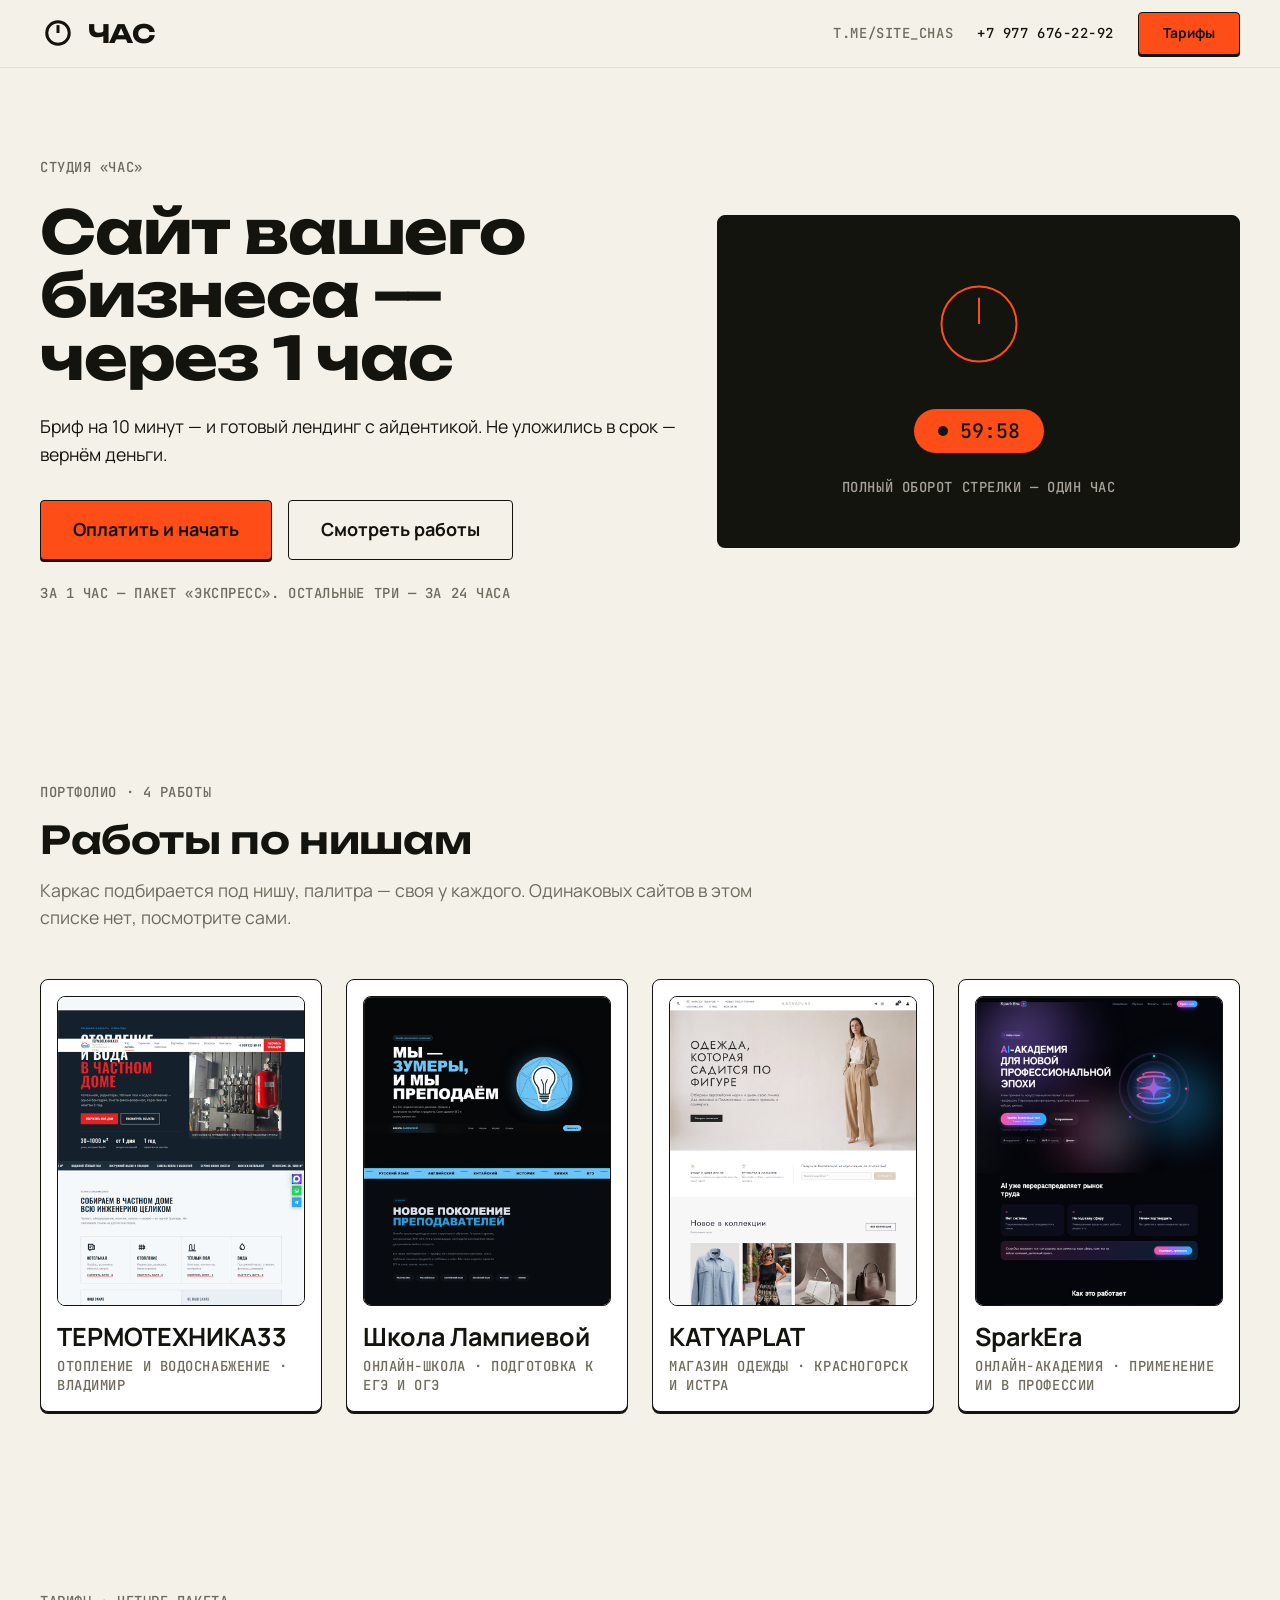
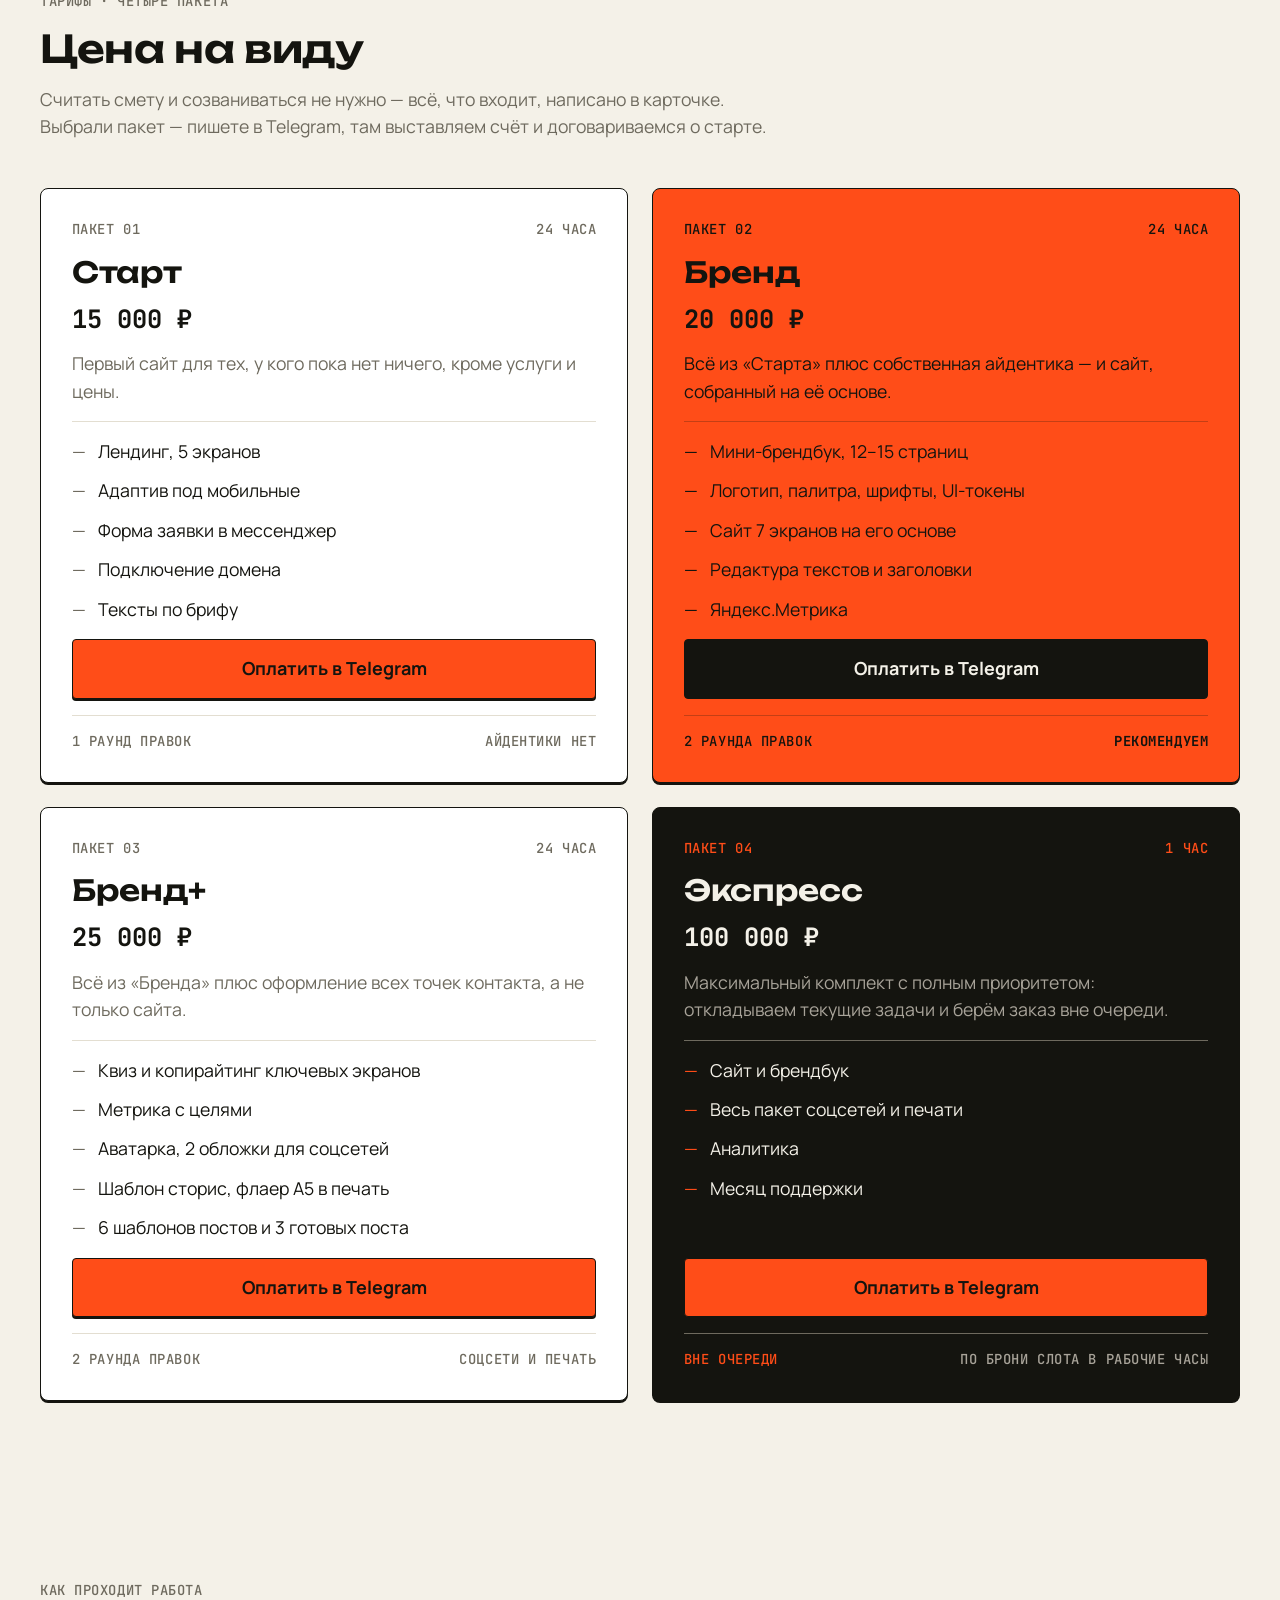
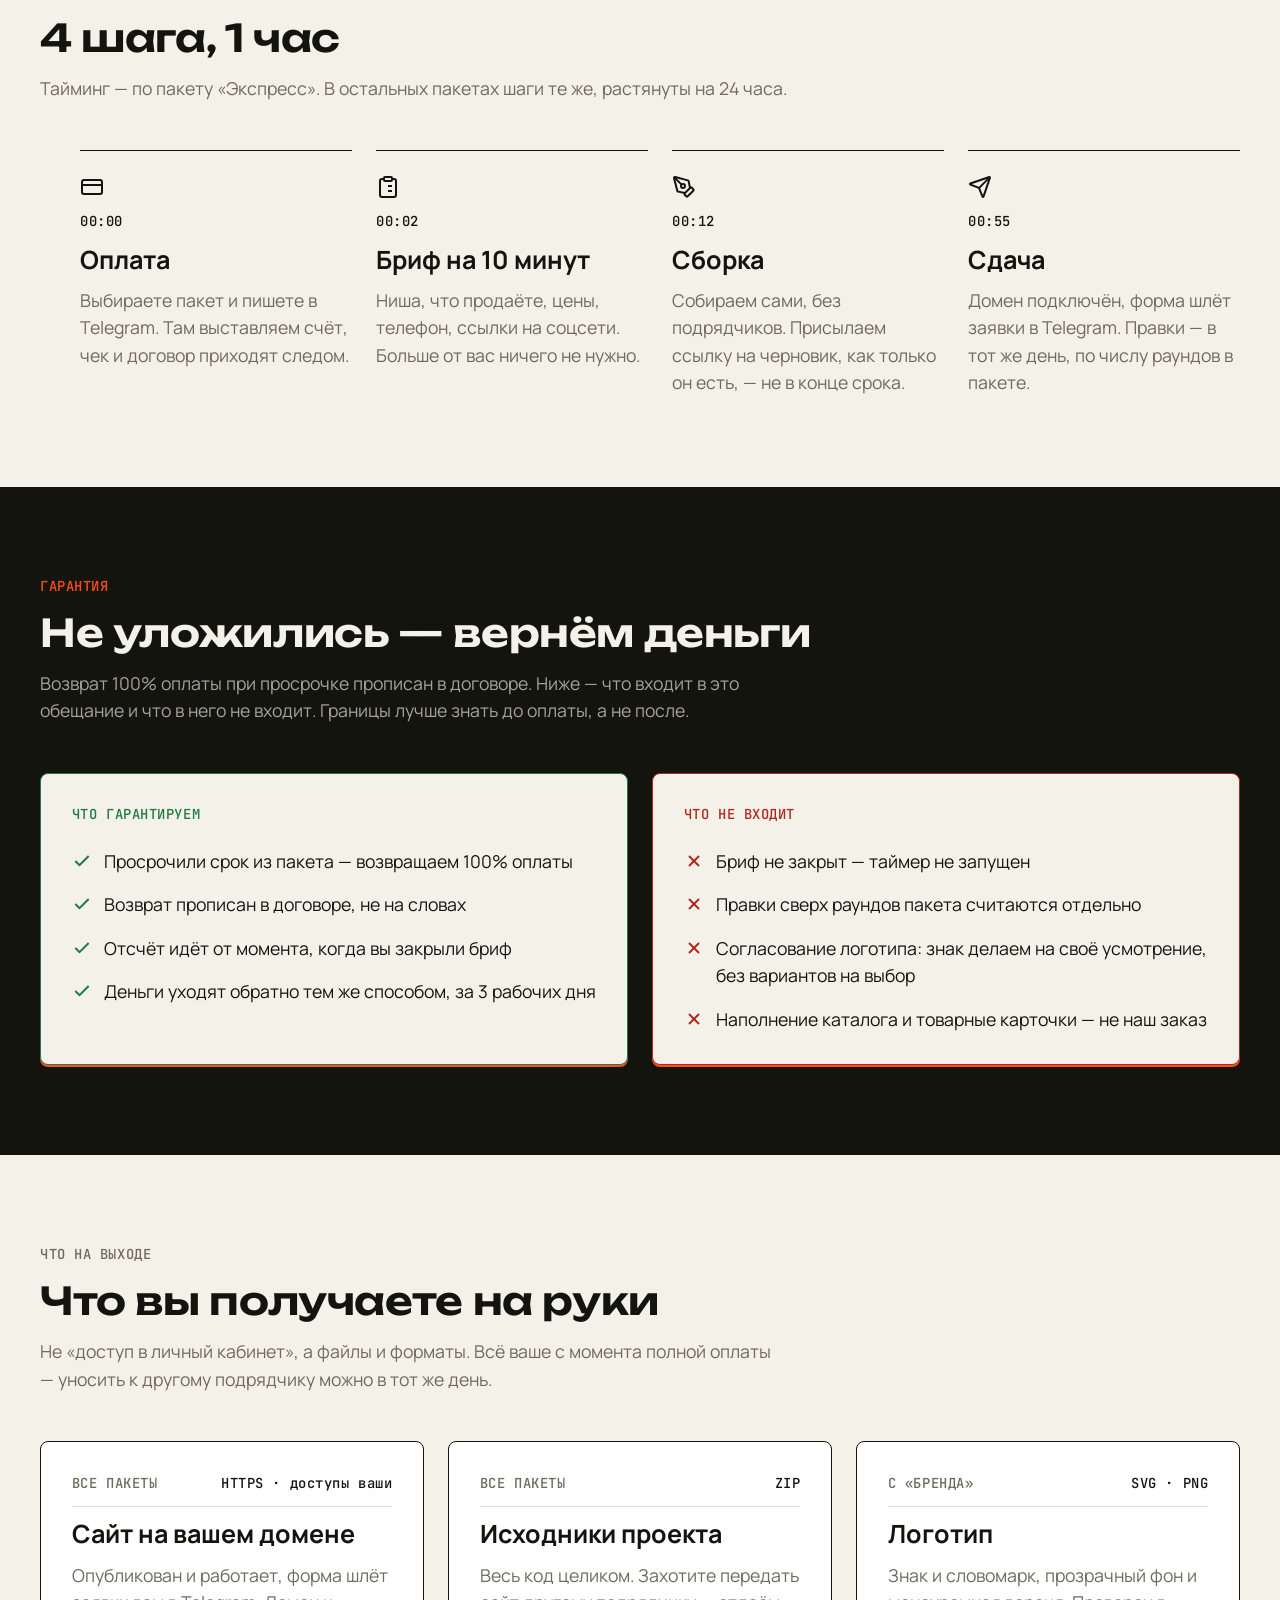
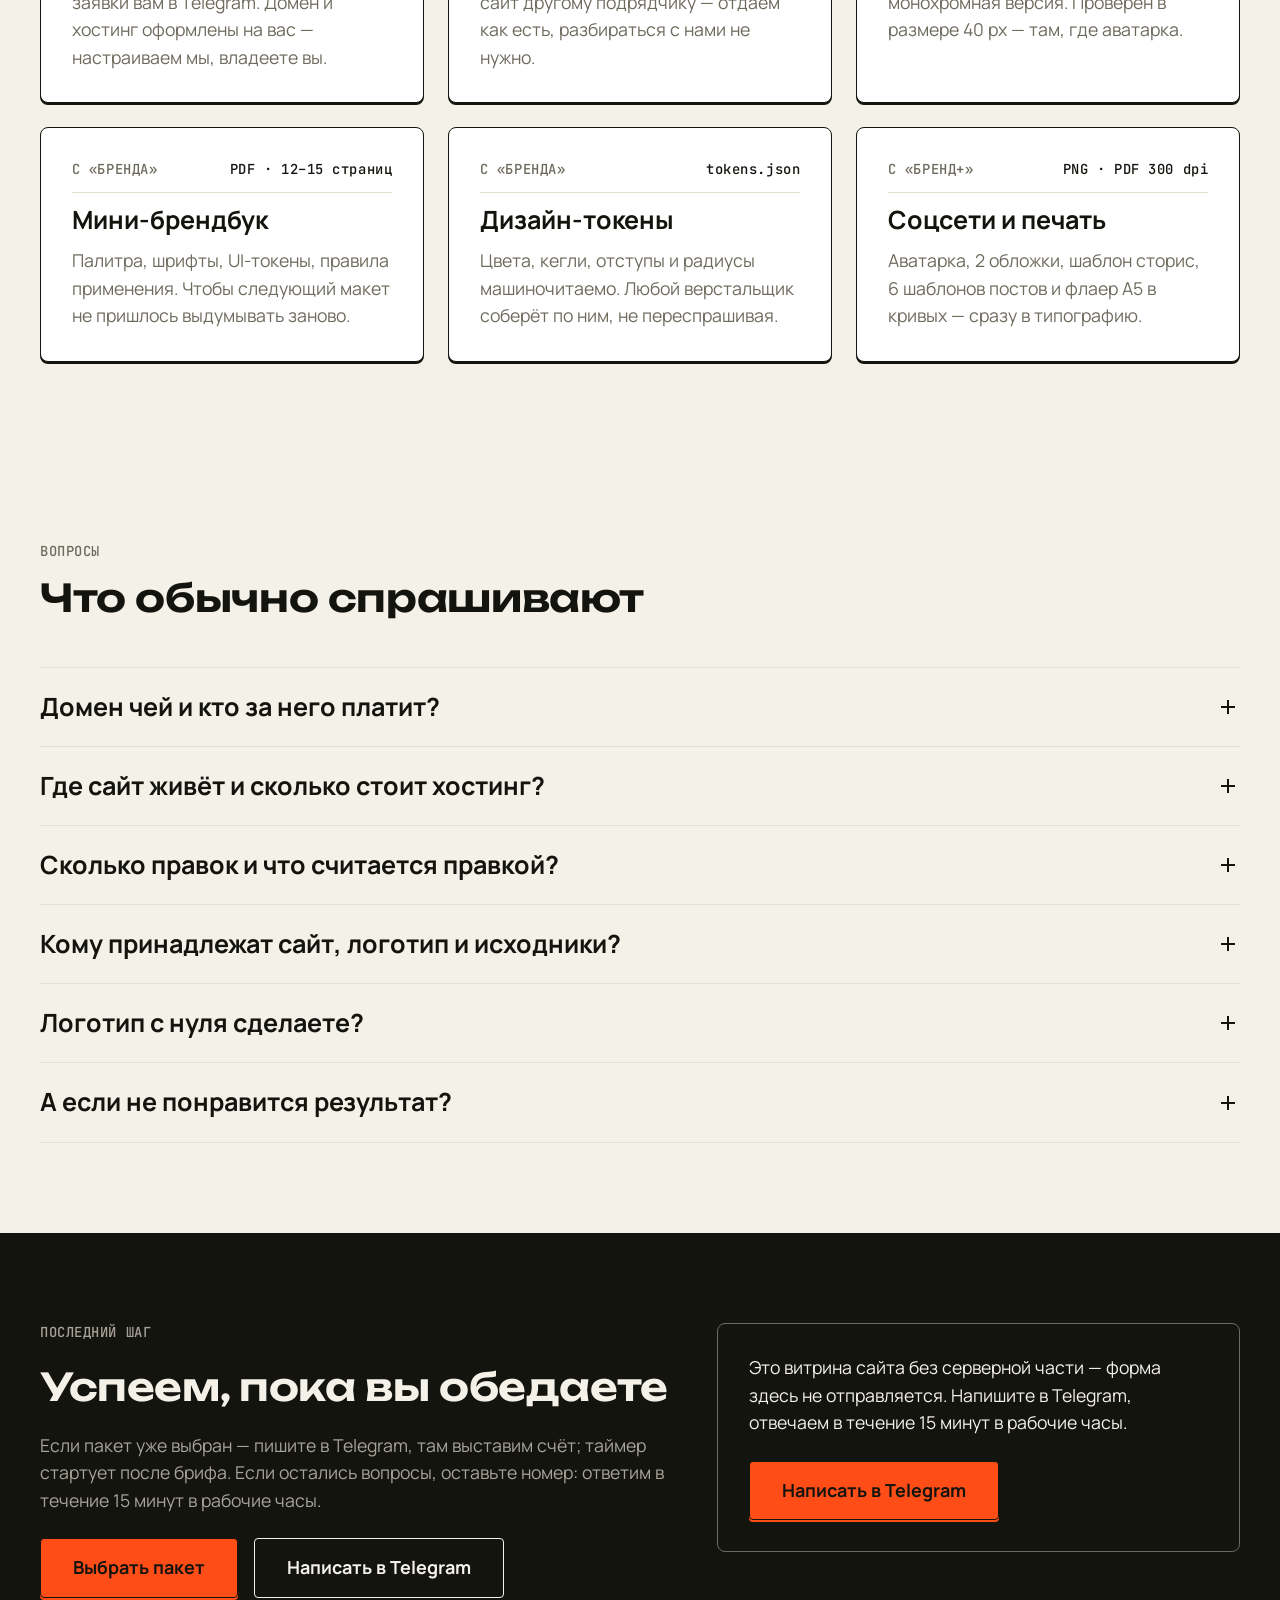
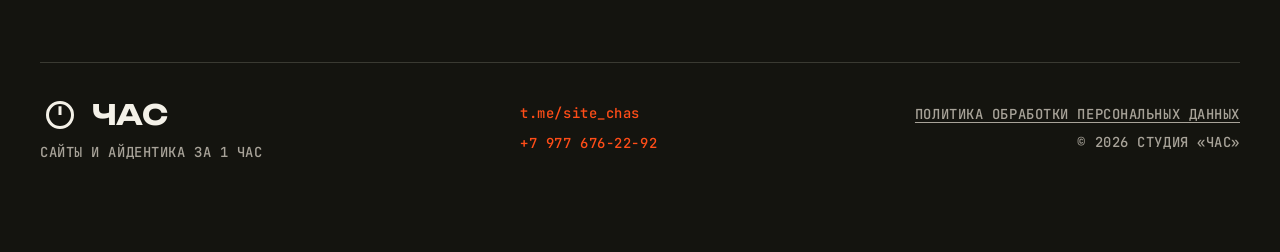
==== commit 6cd5b172: "Обновление витрины" ====
--- a/index.html
+++ b/index.html
@@ -1 +1 @@
-<!DOCTYPE html><!--4ZvBOJP9_3b9aJpBepaut--><html lang="ru"><head><meta charSet="utf-8"/><meta name="viewport" content="width=device-width, initial-scale=1"/><link rel="stylesheet" href="/_next/static/css/fe9b6069bd0e61c2.css" data-precedence="next"/><link rel="stylesheet" href="/_next/static/css/11cdb195ca4e6532.css" data-precedence="next"/><link rel="preload" as="script" fetchPriority="low" href="/_next/static/chunks/webpack-97b91e1c121359c7.js"/><script src="/_next/static/chunks/4bd1b696-c023c6e3521b1417.js" async=""></script><script src="/_next/static/chunks/255-2b334ff5c2ee7a81.js" async=""></script><script src="/_next/static/chunks/main-app-e3cec0207086b06c.js" async=""></script><script src="/_next/static/chunks/app/page-05f9832cf95db7f8.js" async=""></script><link rel="preload" href="/fonts/unbounded-700-cyrillic.woff2" as="font" type="font/woff2" crossorigin="anonymous"/><link rel="preload" href="/fonts/manrope-400-cyrillic.woff2" as="font" type="font/woff2" crossorigin="anonymous"/><meta name="theme-color" content="#F4F1E8"/><title>Студия «ЧАС» — сайт вашего бизнеса за 1 час</title><meta name="description" content="Лендинг с айдентикой за 24 часа, срочно — за 1 час. 4 пакета от 15 000 ₽, бриф на 10 минут. Не уложились в срок — вернём деньги."/><meta name="robots" content="noindex, nofollow"/><link rel="canonical" href="https://site-chas.ru/"/><meta property="og:title" content="Студия «ЧАС» — сайт вашего бизнеса за 1 час"/><meta property="og:description" content="Лендинг с айдентикой за 24 часа, срочно — за 1 час. 4 пакета от 15 000 ₽, бриф на 10 минут. Не уложились в срок — вернём деньги."/><meta property="og:url" content="https://site-chas.ru/"/><meta property="og:site_name" content="ЧАС"/><meta property="og:locale" content="ru_RU"/><meta property="og:type" content="website"/><meta name="twitter:card" content="summary"/><meta name="twitter:title" content="Студия «ЧАС» — сайт вашего бизнеса за 1 час"/><meta name="twitter:description" content="Лендинг с айдентикой за 24 часа, срочно — за 1 час. 4 пакета от 15 000 ₽, бриф на 10 минут. Не уложились в срок — вернём деньги."/><script>document.documentElement.classList.add('js')</script><script src="/_next/static/chunks/polyfills-42372ed130431b0a.js" noModule=""></script></head><body><div hidden=""><!--$--><!--/$--></div><header class="Header_header__KwdYD"><div class="container Header_inner__DLT3k"><a class="Header_logo____uDV" href="#hero" aria-label="Студия «Час», в начало"><span style="display:inline-flex;align-items:center;gap:var(--s-12);color:currentColor"><svg width="36" height="36" viewBox="0 0 96 96" fill="none" aria-hidden="true" focusable="false"><circle cx="48" cy="48" r="30" stroke="currentColor" stroke-width="8"></circle><path d="M48 48V27" stroke="currentColor" stroke-width="8" stroke-linecap="butt"></path></svg><span style="font-family:var(--font-display);font-weight:700;font-size:25.2px;letter-spacing:-0.02em;line-height:1;text-transform:uppercase">Час</span></span></a><nav class="Header_nav__tNWGY"><a class="caption Header_link__8qxmS" href="https://t.me/site_chas" rel="noopener noreferrer">t.me/site_chas</a><a class="mono Header_phone__eXJd1" href="tel:+79776762292">+7 977 676-22-92</a><a class="btn btn--primary Header_cta__xbIXT" href="#pricing">Тарифы</a></nav></div></header><main><section class="section" id="hero"><div class="container Hero_grid__Vb_sf"><div class="Hero_copy__Ejubl"><p class="caption">Студия «Час»</p><h1 class="h1">Сайт вашего бизнеса — через 1 час</h1><p class="body measure">Бриф на 10 минут — и готовый лендинг с айдентикой. Не уложились в срок — вернём деньги.</p><div class="Hero_actions__m_Jyq"><a class="btn btn--primary" href="#pricing">Оплатить и начать</a><a class="btn btn--secondary" href="#portfolio">Смотреть работы</a></div><p class="caption Hero_footnote__twaV1">За 1 час — пакет «Экспресс». Остальные три — за 24 часа</p></div><div class="Hero_visual__zd_O_"><svg width="120" height="120" viewBox="0 0 96 96" fill="none" aria-hidden="true" focusable="false"><circle cx="48" cy="48" r="30" stroke="var(--c-accent)" stroke-width="1.6"></circle><path d="M48 48V27" stroke="var(--c-accent)" stroke-width="1.6" stroke-linecap="butt"></path></svg><span class="Timer_pill__WrFFc"><span class="Timer_dot__fUPk7" aria-hidden="true"></span><span class="visually-hidden">До сдачи сайта<!-- -->: </span><time class="Timer_value__Te1Tb" aria-live="off">60:00</time></span><p class="caption Hero_visualNote__bNDH7">Полный оборот стрелки — один час</p></div></div></section><section class="section" id="portfolio"><div class="container"><div class="reveal section-head" data-shown="false"><p class="caption">Портфолио · <!-- -->4<!-- --> <!-- -->работы</p><h2 class="h2">Работы по нишам</h2><p class="body measure muted">Каркас подбирается под нишу, палитра — своя у каждого. Одинаковых сайтов в этом списке нет, посмотрите сами.</p></div><ul class="Portfolio_grid__50OxS"><li class="reveal" data-shown="false"><article class="Portfolio_card__An_k1"><img class="Portfolio_cover__23T0Q" src="/works/termotechnika33.png" alt="Сайт «ТЕРМОТЕХНИКА33»" width="800" height="1000" loading="lazy"/><div class="Portfolio_meta__ODNM5"><h3 class="h3"><a class="Portfolio_link___PVyj" href="https://термотехника33.рф/" target="_blank" rel="noopener noreferrer">ТЕРМОТЕХНИКА33</a></h3><p class="caption">Отопление и водоснабжение · Владимир</p></div></article></li><li class="reveal" data-shown="false" style="transition-delay:60ms"><article class="Portfolio_card__An_k1"><img class="Portfolio_cover__23T0Q" src="/works/lampieva-school.png" alt="Сайт «Школа Лампиевой»" width="800" height="1000" loading="lazy"/><div class="Portfolio_meta__ODNM5"><h3 class="h3"><a class="Portfolio_link___PVyj" href="https://lampieva-school.ru/" target="_blank" rel="noopener noreferrer">Школа Лампиевой</a></h3><p class="caption">Онлайн-школа · подготовка к ЕГЭ и ОГЭ</p></div></article></li><li class="reveal" data-shown="false" style="transition-delay:120ms"><article class="Portfolio_card__An_k1"><img class="Portfolio_cover__23T0Q" src="/works/katyaplat.png" alt="Сайт «KATYAPLAT»" width="800" height="1000" loading="lazy"/><div class="Portfolio_meta__ODNM5"><h3 class="h3"><a class="Portfolio_link___PVyj" href="https://katyaplat.ru/" target="_blank" rel="noopener noreferrer">KATYAPLAT</a></h3><p class="caption">Магазин одежды · Красногорск и Истра</p></div></article></li><li class="reveal" data-shown="false" style="transition-delay:180ms"><article class="Portfolio_card__An_k1"><img class="Portfolio_cover__23T0Q" src="/works/sparkera.png" alt="Сайт «SparkEra»" width="800" height="1000" loading="lazy"/><div class="Portfolio_meta__ODNM5"><h3 class="h3"><a class="Portfolio_link___PVyj" href="https://galanin2004-create.github.io/sparkera-site/" target="_blank" rel="noopener noreferrer">SparkEra</a></h3><p class="caption">Онлайн-академия · применение ИИ в профессии</p></div></article></li></ul></div></section><section class="section" id="pricing"><div class="container"><div class="reveal section-head" data-shown="false"><p class="caption">Тарифы · четыре пакета</p><h2 class="h2">Цена на виду</h2><p class="body measure muted">Считать смету и созваниваться не нужно — всё, что входит, написано в карточке. Выбрали пакет — пишете в Telegram, там выставляем счёт и договариваемся о старте.</p></div><ul class="Pricing_grid__w9LVN"><li class="reveal" data-shown="false"><article class="Pricing_card__aZyV5 Pricing_plain__3xc_U"><header class="Pricing_head__zY_Sp"><span class="caption">Пакет <!-- -->01</span><span class="caption">24 часа</span></header><h3 class="Pricing_name__Lrkcx">Старт</h3><p class="Pricing_price__HGSH_">15 000 ₽</p><p class="body Pricing_lead__wjrGL">Первый сайт для тех, у кого пока нет ничего, кроме услуги и цены.</p><hr class="rule"/><ul class="Pricing_items__uuDQp"><li class="Pricing_item__GRanO"><span class="Pricing_dash__gfvEg" aria-hidden="true">—</span><span>Лендинг, 5 экранов</span></li><li class="Pricing_item__GRanO"><span class="Pricing_dash__gfvEg" aria-hidden="true">—</span><span>Адаптив под мобильные</span></li><li class="Pricing_item__GRanO"><span class="Pricing_dash__gfvEg" aria-hidden="true">—</span><span>Форма заявки в мессенджер</span></li><li class="Pricing_item__GRanO"><span class="Pricing_dash__gfvEg" aria-hidden="true">—</span><span>Подключение домена</span></li><li class="Pricing_item__GRanO"><span class="Pricing_dash__gfvEg" aria-hidden="true">—</span><span>Тексты по брифу</span></li></ul><a class="btn btn--primary Pricing_cta__RH7qG" href="https://t.me/site_chas" data-pay="start" rel="noopener noreferrer">Оплатить в Telegram</a><hr class="rule"/><footer class="Pricing_foot__WjxyM"><span class="caption">1 раунд правок</span><span class="caption Pricing_note___xLft">айдентики нет</span></footer></article></li><li class="reveal" data-shown="false" style="transition-delay:80ms"><article class="Pricing_card__aZyV5 Pricing_accent__w6mdG"><header class="Pricing_head__zY_Sp"><span class="caption">Пакет <!-- -->02</span><span class="caption">24 часа</span></header><h3 class="Pricing_name__Lrkcx">Бренд</h3><p class="Pricing_price__HGSH_">20 000 ₽</p><p class="body Pricing_lead__wjrGL">Всё из «Старта» плюс собственная айдентика — и сайт, собранный на её основе.</p><hr class="rule"/><ul class="Pricing_items__uuDQp"><li class="Pricing_item__GRanO"><span class="Pricing_dash__gfvEg" aria-hidden="true">—</span><span>Мини-брендбук, 12–15 страниц</span></li><li class="Pricing_item__GRanO"><span class="Pricing_dash__gfvEg" aria-hidden="true">—</span><span>Логотип, палитра, шрифты, UI-токены</span></li><li class="Pricing_item__GRanO"><span class="Pricing_dash__gfvEg" aria-hidden="true">—</span><span>Сайт 7 экранов на его основе</span></li><li class="Pricing_item__GRanO"><span class="Pricing_dash__gfvEg" aria-hidden="true">—</span><span>Редактура текстов и заголовки</span></li><li class="Pricing_item__GRanO"><span class="Pricing_dash__gfvEg" aria-hidden="true">—</span><span>Яндекс.Метрика</span></li></ul><a class="btn btn--primary Pricing_cta__RH7qG" href="https://t.me/site_chas" data-pay="brand" rel="noopener noreferrer">Оплатить в Telegram</a><hr class="rule"/><footer class="Pricing_foot__WjxyM"><span class="caption">2 раунда правок</span><span class="caption Pricing_recommended__5I3Ma">рекомендуем</span></footer></article></li><li class="reveal" data-shown="false"><article class="Pricing_card__aZyV5 Pricing_plain__3xc_U"><header class="Pricing_head__zY_Sp"><span class="caption">Пакет <!-- -->03</span><span class="caption">24 часа</span></header><h3 class="Pricing_name__Lrkcx">Бренд+</h3><p class="Pricing_price__HGSH_">25 000 ₽</p><p class="body Pricing_lead__wjrGL">Всё из «Бренда» плюс оформление всех точек контакта, а не только сайта.</p><hr class="rule"/><ul class="Pricing_items__uuDQp"><li class="Pricing_item__GRanO"><span class="Pricing_dash__gfvEg" aria-hidden="true">—</span><span>Квиз и копирайтинг ключевых экранов</span></li><li class="Pricing_item__GRanO"><span class="Pricing_dash__gfvEg" aria-hidden="true">—</span><span>Метрика с целями</span></li><li class="Pricing_item__GRanO"><span class="Pricing_dash__gfvEg" aria-hidden="true">—</span><span>Аватарка, 2 обложки для соцсетей</span></li><li class="Pricing_item__GRanO"><span class="Pricing_dash__gfvEg" aria-hidden="true">—</span><span>Шаблон сторис, флаер А5 в печать</span></li><li class="Pricing_item__GRanO"><span class="Pricing_dash__gfvEg" aria-hidden="true">—</span><span>6 шаблонов постов и 3 готовых поста</span></li></ul><a class="btn btn--primary Pricing_cta__RH7qG" href="https://t.me/site_chas" data-pay="brand-plus" rel="noopener noreferrer">Оплатить в Telegram</a><hr class="rule"/><footer class="Pricing_foot__WjxyM"><span class="caption">2 раунда правок</span><span class="caption Pricing_note___xLft">соцсети и печать</span></footer></article></li><li class="reveal" data-shown="false" style="transition-delay:80ms"><article class="Pricing_card__aZyV5 Pricing_dark__ipKh3"><header class="Pricing_head__zY_Sp"><span class="caption">Пакет <!-- -->04</span><span class="caption">1 час</span></header><h3 class="Pricing_name__Lrkcx">Экспресс</h3><p class="Pricing_price__HGSH_">100 000 ₽</p><p class="body Pricing_lead__wjrGL">Максимальный комплект с полным приоритетом: откладываем текущие задачи и берём заказ вне очереди.</p><hr class="rule"/><ul class="Pricing_items__uuDQp"><li class="Pricing_item__GRanO"><span class="Pricing_dash__gfvEg" aria-hidden="true">—</span><span>Сайт и брендбук</span></li><li class="Pricing_item__GRanO"><span class="Pricing_dash__gfvEg" aria-hidden="true">—</span><span>Весь пакет соцсетей и печати</span></li><li class="Pricing_item__GRanO"><span class="Pricing_dash__gfvEg" aria-hidden="true">—</span><span>Аналитика</span></li><li class="Pricing_item__GRanO"><span class="Pricing_dash__gfvEg" aria-hidden="true">—</span><span>Месяц поддержки</span></li></ul><a class="btn btn--primary Pricing_cta__RH7qG" href="https://t.me/site_chas" data-pay="express" rel="noopener noreferrer">Оплатить в Telegram</a><hr class="rule"/><footer class="Pricing_foot__WjxyM"><span class="caption">вне очереди</span><span class="caption Pricing_note___xLft">по брони слота в рабочие часы</span></footer></article></li></ul></div></section><section class="section" id="process"><div class="container"><div class="reveal section-head" data-shown="false"><p class="caption">Как проходит работа</p><h2 class="h2">4 шага, 1 час</h2><p class="body measure muted">Тайминг — по пакету «Экспресс». В остальных пакетах шаги те же, растянуты на 24 часа.</p></div><ol class="Process_grid__hJzsU"><li class="reveal Process_step__CJqDl" data-shown="false"><svg xmlns="http://www.w3.org/2000/svg" width="24" height="24" viewBox="0 0 24 24" fill="none" stroke="currentColor" stroke-width="2" stroke-linecap="butt" stroke-linejoin="miter" class="lucide lucide-credit-card" aria-hidden="true"><rect width="20" height="14" x="2" y="5" rx="2"></rect><line x1="2" x2="22" y1="10" y2="10"></line></svg><p class="mono Process_time__Ngb9d">00:00</p><h3 class="h3">Оплата</h3><p class="body muted">Выбираете пакет и пишете в Telegram. Там выставляем счёт, чек и договор приходят следом.</p></li><li class="reveal Process_step__CJqDl" data-shown="false" style="transition-delay:60ms"><svg xmlns="http://www.w3.org/2000/svg" width="24" height="24" viewBox="0 0 24 24" fill="none" stroke="currentColor" stroke-width="2" stroke-linecap="butt" stroke-linejoin="miter" class="lucide lucide-clipboard-list" aria-hidden="true"><rect width="8" height="4" x="8" y="2" rx="1" ry="1"></rect><path d="M16 4h2a2 2 0 0 1 2 2v14a2 2 0 0 1-2 2H6a2 2 0 0 1-2-2V6a2 2 0 0 1 2-2h2"></path><path d="M12 11h4"></path><path d="M12 16h4"></path><path d="M8 11h.01"></path><path d="M8 16h.01"></path></svg><p class="mono Process_time__Ngb9d">00:02</p><h3 class="h3">Бриф на 10 минут</h3><p class="body muted">Ниша, что продаёте, цены, телефон, ссылки на соцсети. Больше от вас ничего не нужно.</p></li><li class="reveal Process_step__CJqDl" data-shown="false" style="transition-delay:120ms"><svg xmlns="http://www.w3.org/2000/svg" width="24" height="24" viewBox="0 0 24 24" fill="none" stroke="currentColor" stroke-width="2" stroke-linecap="butt" stroke-linejoin="miter" class="lucide lucide-pen-tool" aria-hidden="true"><path d="M15.707 21.293a1 1 0 0 1-1.414 0l-1.586-1.586a1 1 0 0 1 0-1.414l5.586-5.586a1 1 0 0 1 1.414 0l1.586 1.586a1 1 0 0 1 0 1.414z"></path><path d="m18 13-1.375-6.874a1 1 0 0 0-.746-.776L3.235 2.028a1 1 0 0 0-1.207 1.207L5.35 15.879a1 1 0 0 0 .776.746L13 18"></path><path d="m2.3 2.3 7.286 7.286"></path><circle cx="11" cy="11" r="2"></circle></svg><p class="mono Process_time__Ngb9d">00:12</p><h3 class="h3">Сборка</h3><p class="body muted">Собираем сами, без подрядчиков. Присылаем ссылку на черновик, как только он есть, — не в конце срока.</p></li><li class="reveal Process_step__CJqDl" data-shown="false" style="transition-delay:180ms"><svg xmlns="http://www.w3.org/2000/svg" width="24" height="24" viewBox="0 0 24 24" fill="none" stroke="currentColor" stroke-width="2" stroke-linecap="butt" stroke-linejoin="miter" class="lucide lucide-send" aria-hidden="true"><path d="M14.536 21.686a.5.5 0 0 0 .937-.024l6.5-19a.496.496 0 0 0-.635-.635l-19 6.5a.5.5 0 0 0-.024.937l7.93 3.18a2 2 0 0 1 1.112 1.11z"></path><path d="m21.854 2.147-10.94 10.939"></path></svg><p class="mono Process_time__Ngb9d">00:55</p><h3 class="h3">Сдача</h3><p class="body muted">Домен подключён, форма шлёт заявки в Telegram. Правки — в тот же день, по числу раундов в пакете.</p></li></ol></div></section><section class="section section--ink" id="guarantee"><div class="container"><div class="reveal section-head" data-shown="false"><p class="caption">Гарантия</p><h2 class="h2">Не уложились — вернём деньги</h2><p class="body measure muted">Возврат 100% оплаты при просрочке прописан в договоре. Ниже — что входит в это обещание и что в него не входит. Границы лучше знать до оплаты, а не после.</p></div><div class="Guarantee_grid__dq3Ql"><div class="reveal" data-shown="false"><div class="Guarantee_panel__Gtzbd Guarantee_yes__zpXRB"><p class="caption Guarantee_panelHead__s3_la">Что гарантируем</p><ul class="Guarantee_list__QtNt8"><li class="Guarantee_item__DEkEh"><svg xmlns="http://www.w3.org/2000/svg" width="20" height="20" viewBox="0 0 24 24" fill="none" stroke="currentColor" stroke-width="2.4" stroke-linecap="butt" stroke-linejoin="miter" class="lucide lucide-check" aria-hidden="true"><path d="M20 6 9 17l-5-5"></path></svg><span class="body">Просрочили срок из пакета — возвращаем 100% оплаты</span></li><li class="Guarantee_item__DEkEh"><svg xmlns="http://www.w3.org/2000/svg" width="20" height="20" viewBox="0 0 24 24" fill="none" stroke="currentColor" stroke-width="2.4" stroke-linecap="butt" stroke-linejoin="miter" class="lucide lucide-check" aria-hidden="true"><path d="M20 6 9 17l-5-5"></path></svg><span class="body">Возврат прописан в договоре, не на словах</span></li><li class="Guarantee_item__DEkEh"><svg xmlns="http://www.w3.org/2000/svg" width="20" height="20" viewBox="0 0 24 24" fill="none" stroke="currentColor" stroke-width="2.4" stroke-linecap="butt" stroke-linejoin="miter" class="lucide lucide-check" aria-hidden="true"><path d="M20 6 9 17l-5-5"></path></svg><span class="body">Отсчёт идёт от момента, когда вы закрыли бриф</span></li><li class="Guarantee_item__DEkEh"><svg xmlns="http://www.w3.org/2000/svg" width="20" height="20" viewBox="0 0 24 24" fill="none" stroke="currentColor" stroke-width="2.4" stroke-linecap="butt" stroke-linejoin="miter" class="lucide lucide-check" aria-hidden="true"><path d="M20 6 9 17l-5-5"></path></svg><span class="body">Деньги уходят обратно тем же способом, за 3 рабочих дня</span></li></ul></div></div><div class="reveal" data-shown="false" style="transition-delay:80ms"><div class="Guarantee_panel__Gtzbd Guarantee_no___UJED"><p class="caption Guarantee_panelHead__s3_la">Что не входит</p><ul class="Guarantee_list__QtNt8"><li class="Guarantee_item__DEkEh"><svg xmlns="http://www.w3.org/2000/svg" width="20" height="20" viewBox="0 0 24 24" fill="none" stroke="currentColor" stroke-width="2.4" stroke-linecap="butt" stroke-linejoin="miter" class="lucide lucide-x" aria-hidden="true"><path d="M18 6 6 18"></path><path d="m6 6 12 12"></path></svg><span class="body">Бриф не закрыт — таймер не запущен</span></li><li class="Guarantee_item__DEkEh"><svg xmlns="http://www.w3.org/2000/svg" width="20" height="20" viewBox="0 0 24 24" fill="none" stroke="currentColor" stroke-width="2.4" stroke-linecap="butt" stroke-linejoin="miter" class="lucide lucide-x" aria-hidden="true"><path d="M18 6 6 18"></path><path d="m6 6 12 12"></path></svg><span class="body">Правки сверх раундов пакета считаются отдельно</span></li><li class="Guarantee_item__DEkEh"><svg xmlns="http://www.w3.org/2000/svg" width="20" height="20" viewBox="0 0 24 24" fill="none" stroke="currentColor" stroke-width="2.4" stroke-linecap="butt" stroke-linejoin="miter" class="lucide lucide-x" aria-hidden="true"><path d="M18 6 6 18"></path><path d="m6 6 12 12"></path></svg><span class="body">Согласование логотипа: знак делаем на своё усмотрение, без вариантов на выбор</span></li><li class="Guarantee_item__DEkEh"><svg xmlns="http://www.w3.org/2000/svg" width="20" height="20" viewBox="0 0 24 24" fill="none" stroke="currentColor" stroke-width="2.4" stroke-linecap="butt" stroke-linejoin="miter" class="lucide lucide-x" aria-hidden="true"><path d="M18 6 6 18"></path><path d="m6 6 12 12"></path></svg><span class="body">Наполнение каталога и товарные карточки — не наш заказ</span></li></ul></div></div></div></div></section><section class="section" id="deliverables"><div class="container"><div class="reveal section-head" data-shown="false"><p class="caption">Что на выходе</p><h2 class="h2">Что вы получаете на руки</h2><p class="body measure muted">Не «доступ в личный кабинет», а файлы и форматы. Всё ваше с момента полной оплаты — уносить к другому подрядчику можно в тот же день.</p></div><ul class="Deliverables_grid__rjXly"><li class="reveal" data-shown="false"><article class="Deliverables_card__Y6EzG"><header class="Deliverables_head__VdzIV"><span class="caption">все пакеты</span><span class="mono Deliverables_format__AYb0G">HTTPS · доступы ваши</span></header><h3 class="h3">Сайт на вашем домене</h3><p class="body muted">Опубликован и работает, форма шлёт заявки вам в Telegram. Домен и хостинг оформлены на вас — настраиваем мы, владеете вы.</p></article></li><li class="reveal" data-shown="false" style="transition-delay:60ms"><article class="Deliverables_card__Y6EzG"><header class="Deliverables_head__VdzIV"><span class="caption">все пакеты</span><span class="mono Deliverables_format__AYb0G">ZIP</span></header><h3 class="h3">Исходники проекта</h3><p class="body muted">Весь код целиком. Захотите передать сайт другому подрядчику — отдаём как есть, разбираться с нами не нужно.</p></article></li><li class="reveal" data-shown="false" style="transition-delay:120ms"><article class="Deliverables_card__Y6EzG"><header class="Deliverables_head__VdzIV"><span class="caption">с «Бренда»</span><span class="mono Deliverables_format__AYb0G">SVG · PNG</span></header><h3 class="h3">Логотип</h3><p class="body muted">Знак и словомарк, прозрачный фон и монохромная версия. Проверен в размере 40 px — там, где аватарка.</p></article></li><li class="reveal" data-shown="false"><article class="Deliverables_card__Y6EzG"><header class="Deliverables_head__VdzIV"><span class="caption">с «Бренда»</span><span class="mono Deliverables_format__AYb0G">PDF · 12–15 страниц</span></header><h3 class="h3">Мини-брендбук</h3><p class="body muted">Палитра, шрифты, UI-токены, правила применения. Чтобы следующий макет не пришлось выдумывать заново.</p></article></li><li class="reveal" data-shown="false" style="transition-delay:60ms"><article class="Deliverables_card__Y6EzG"><header class="Deliverables_head__VdzIV"><span class="caption">с «Бренда»</span><span class="mono Deliverables_format__AYb0G">tokens.json</span></header><h3 class="h3">Дизайн-токены</h3><p class="body muted">Цвета, кегли, отступы и радиусы машиночитаемо. Любой верстальщик соберёт по ним, не переспрашивая.</p></article></li><li class="reveal" data-shown="false" style="transition-delay:120ms"><article class="Deliverables_card__Y6EzG"><header class="Deliverables_head__VdzIV"><span class="caption">с «Бренд+»</span><span class="mono Deliverables_format__AYb0G">PNG · PDF 300 dpi</span></header><h3 class="h3">Соцсети и печать</h3><p class="body muted">Аватарка, 2 обложки, шаблон сторис, 6 шаблонов постов и флаер А5 в кривых — сразу в типографию.</p></article></li></ul></div></section><section class="section" id="faq"><div class="container"><div class="reveal section-head" data-shown="false"><p class="caption">Вопросы</p><h2 class="h2">Что обычно спрашивают</h2></div><div class="reveal" data-shown="false"><ul class="Faq_list__k2OUc"><li class="Faq_item__c0Hbv"><h3><button type="button" class="Faq_trigger__dGKm2" aria-expanded="false" aria-controls="faq-panel-0" id="faq-trigger-0"><span class="Faq_question__UdkUq">Домен чей и кто за него платит?</span><svg xmlns="http://www.w3.org/2000/svg" width="24" height="24" viewBox="0 0 24 24" fill="none" stroke="currentColor" stroke-width="2" stroke-linecap="butt" stroke-linejoin="miter" class="lucide lucide-plus" aria-hidden="true"><path d="M5 12h14"></path><path d="M12 5v14"></path></svg></button></h3><div id="faq-panel-0" role="region" aria-labelledby="faq-trigger-0" class="Faq_panel__IXJDl" data-open="false" inert=""><div class="Faq_panelInner__cXvfm"><p class="body measure">Домен покупаете вы, на своё имя, — примерно 200–1500 ₽ в год в зависимости от зоны. Так правильно: домен ваш актив, и уйти с ним вы можете в любой момент, ни у кого не спрашивая. Подключаем его к сайту сами, это входит в любой пакет. Если домена ещё нет, поможем выбрать за 5 минут на брифе.</p></div></div></li><li class="Faq_item__c0Hbv"><h3><button type="button" class="Faq_trigger__dGKm2" aria-expanded="false" aria-controls="faq-panel-1" id="faq-trigger-1"><span class="Faq_question__UdkUq">Где сайт живёт и сколько стоит хостинг?</span><svg xmlns="http://www.w3.org/2000/svg" width="24" height="24" viewBox="0 0 24 24" fill="none" stroke="currentColor" stroke-width="2" stroke-linecap="butt" stroke-linejoin="miter" class="lucide lucide-plus" aria-hidden="true"><path d="M5 12h14"></path><path d="M12 5v14"></path></svg></button></h3><div id="faq-panel-1" role="region" aria-labelledby="faq-trigger-1" class="Faq_panel__IXJDl" data-open="false" inert=""><div class="Faq_panelInner__cXvfm"><p class="body measure">Хостинг вы оплачиваете сами, напрямую регистратору — от 200 ₽ в месяц за лендинг. Мы не перепродаём хостинг и не держим ваш сайт у себя: счёт и доступы ваши, а значит никто не сможет отключить сайт в обход вас. Настройку и публикацию берём на себя, это входит в цену пакета.</p><p class="body measure Faq_disclosure__WfGTR">Рекомендуем REG.RU — там у нас партнёрская программа, и мы получаем от них процент. Для вас цена та же; если хотите другого хостера, настроим на нём.</p></div></div></li><li class="Faq_item__c0Hbv"><h3><button type="button" class="Faq_trigger__dGKm2" aria-expanded="false" aria-controls="faq-panel-2" id="faq-trigger-2"><span class="Faq_question__UdkUq">Сколько правок и что считается правкой?</span><svg xmlns="http://www.w3.org/2000/svg" width="24" height="24" viewBox="0 0 24 24" fill="none" stroke="currentColor" stroke-width="2" stroke-linecap="butt" stroke-linejoin="miter" class="lucide lucide-plus" aria-hidden="true"><path d="M5 12h14"></path><path d="M12 5v14"></path></svg></button></h3><div id="faq-panel-2" role="region" aria-labelledby="faq-trigger-2" class="Faq_panel__IXJDl" data-open="false" inert=""><div class="Faq_panelInner__cXvfm"><p class="body measure">В «Старте» — 1 раунд, в «Бренде» и «Бренд+» — 2. Раунд — это один список: текст, фото, порядок блоков, цвета в пределах палитры. Переделка структуры или новая ниша — это новый заказ, скажем об этом сразу.</p></div></div></li><li class="Faq_item__c0Hbv"><h3><button type="button" class="Faq_trigger__dGKm2" aria-expanded="false" aria-controls="faq-panel-3" id="faq-trigger-3"><span class="Faq_question__UdkUq">Кому принадлежат сайт, логотип и исходники?</span><svg xmlns="http://www.w3.org/2000/svg" width="24" height="24" viewBox="0 0 24 24" fill="none" stroke="currentColor" stroke-width="2" stroke-linecap="butt" stroke-linejoin="miter" class="lucide lucide-plus" aria-hidden="true"><path d="M5 12h14"></path><path d="M12 5v14"></path></svg></button></h3><div id="faq-panel-3" role="region" aria-labelledby="faq-trigger-3" class="Faq_panel__IXJDl" data-open="false" inert=""><div class="Faq_panelInner__cXvfm"><p class="body measure">Вам, целиком, с момента полной оплаты. Отдаём исходники, шрифты со свободной лицензией, логотип в SVG и PNG, tokens.json. Права на использование в портфолио оставляем за собой — если против, скажите на брифе.</p></div></div></li><li class="Faq_item__c0Hbv"><h3><button type="button" class="Faq_trigger__dGKm2" aria-expanded="false" aria-controls="faq-panel-4" id="faq-trigger-4"><span class="Faq_question__UdkUq">Логотип с нуля сделаете?</span><svg xmlns="http://www.w3.org/2000/svg" width="24" height="24" viewBox="0 0 24 24" fill="none" stroke="currentColor" stroke-width="2" stroke-linecap="butt" stroke-linejoin="miter" class="lucide lucide-plus" aria-hidden="true"><path d="M5 12h14"></path><path d="M12 5v14"></path></svg></button></h3><div id="faq-panel-4" role="region" aria-labelledby="faq-trigger-4" class="Faq_panel__IXJDl" data-open="false" inert=""><div class="Faq_panelInner__cXvfm"><p class="body measure">Да, но знак рисуем на своё усмотрение: вариантов на выбор и раундов согласования логотипа нет. Это и есть плата за срок — за час эскизы не обсуждают. На брифе берём нишу, характер и то, что вам точно не подходит, дальше решаем сами. Если логотип уже есть — оставляем ваш и приводим в порядок.</p></div></div></li><li class="Faq_item__c0Hbv"><h3><button type="button" class="Faq_trigger__dGKm2" aria-expanded="false" aria-controls="faq-panel-5" id="faq-trigger-5"><span class="Faq_question__UdkUq">А если не понравится результат?</span><svg xmlns="http://www.w3.org/2000/svg" width="24" height="24" viewBox="0 0 24 24" fill="none" stroke="currentColor" stroke-width="2" stroke-linecap="butt" stroke-linejoin="miter" class="lucide lucide-plus" aria-hidden="true"><path d="M5 12h14"></path><path d="M12 5v14"></path></svg></button></h3><div id="faq-panel-5" role="region" aria-labelledby="faq-trigger-5" class="Faq_panel__IXJDl" data-open="false" inert=""><div class="Faq_panelInner__cXvfm"><p class="body measure">Показываем черновик в процессе, а не в конце: развернуться можно на середине. Если после раундов правок сайт не устраивает — не публикуем, макет остаётся у нас, вы платите половину. Просрочка срока — отдельная история, там возврат полный.</p></div></div></li></ul></div></div></section><section class="section section--ink" id="contact"><div class="container"><div class="FinalCta_grid__BQkF7"><div class="reveal FinalCta_copy__FZ2ks" data-shown="false"><p class="caption">Последний шаг</p><h2 class="h2">Успеем, пока вы обедаете</h2><p class="body measure muted">Если пакет уже выбран — пишите в Telegram, там выставим счёт; таймер стартует после брифа. Если остались вопросы, оставьте номер: ответим в течение 15 минут в рабочие часы.</p><div class="FinalCta_actions__tsyb4"><a class="btn btn--primary" href="#pricing">Выбрать пакет</a><a class="btn btn--secondary" href="https://t.me/site_chas" rel="noopener noreferrer">Написать в Telegram</a></div></div><div class="reveal" data-shown="false" style="transition-delay:80ms"><form class="LeadForm_form__k0Bo1" noValidate=""><div class="field"><label class="caption" for="_R_9h5fdb_-name">Имя</label><input id="_R_9h5fdb_-name" class="input" autoComplete="name" placeholder="Ваше имя" aria-invalid="false" name="name" value=""/></div><div class="field"><label class="caption" for="_R_9h5fdb_-phone">Телефон</label><input id="_R_9h5fdb_-phone" class="input" type="tel" inputMode="tel" autoComplete="tel" placeholder="+7 900 000-00-00" aria-invalid="false" name="phone" value=""/></div><div class="LeadForm_consent__EfcIy"><input id="_R_9h5fdb_-consent" class="LeadForm_checkbox__vJFtD" type="checkbox" aria-invalid="false"/><label class="LeadForm_consentLabel__pAfMs" for="_R_9h5fdb_-consent">Согласен на обработку персональных данных и с<!-- --> <a class="LeadForm_policyLink__C2Kzd" href="/privacy/" target="_blank" rel="noopener noreferrer">политикой</a></label></div><button class="btn btn--primary" type="submit">Оставить заявку</button></form></div></div><hr class="rule FinalCta_divider__Wmjpp"/><footer class="FinalCta_footer__1Exbl"><div class="FinalCta_brand__yE8Da"><span style="display:inline-flex;align-items:center;gap:var(--s-12);color:var(--c-secondary)"><svg width="40" height="40" viewBox="0 0 96 96" fill="none" aria-hidden="true" focusable="false"><circle cx="48" cy="48" r="30" stroke="var(--c-secondary)" stroke-width="7.2"></circle><path d="M48 48V27" stroke="var(--c-secondary)" stroke-width="7.2" stroke-linecap="butt"></path></svg><span style="font-family:var(--font-display);font-weight:700;font-size:28px;letter-spacing:-0.02em;line-height:1;text-transform:uppercase">Час</span></span><p class="caption">Сайты и айдентика за 1 час</p></div><div class="FinalCta_contacts__Pr3M_"><a class="mono FinalCta_link__HD4m2" href="https://t.me/site_chas" rel="noopener noreferrer">t.me/site_chas</a><a class="mono FinalCta_link__HD4m2" href="tel:+79776762292">+7 977 676-22-92</a></div><div class="FinalCta_legal__1nf0j"><a class="caption FinalCta_legalLink__hMIHE" href="/privacy/">Политика обработки персональных данных</a><p class="caption">© <!-- -->2026<!-- --> Студия «Час»</p></div></footer></div></section></main><!--$--><!--/$--><script src="/_next/static/chunks/webpack-97b91e1c121359c7.js" id="_R_" async=""></script><script>(self.__next_f=self.__next_f||[]).push([0])</script><script>self.__next_f.push([1,"1:\"$Sreact.fragment\"\n2:I[9766,[],\"\"]\n3:I[8924,[],\"\"]\n12:I[7150,[],\"\"]\n:HL[\"/_next/static/css/fe9b6069bd0e61c2.css\",\"style\"]\n:HL[\"/_next/static/css/11cdb195ca4e6532.css\",\"style\"]\n"])</script><script>self.__next_f.push([1,"0:{\"P\":null,\"b\":\"4ZvBOJP9_3b9aJpBepaut\",\"p\":\"\",\"c\":[\"\",\"\"],\"i\":false,\"f\":[[[\"\",{\"children\":[\"__PAGE__\",{}]},\"$undefined\",\"$undefined\",true],[\"\",[\"$\",\"$1\",\"c\",{\"children\":[[[\"$\",\"link\",\"0\",{\"rel\":\"stylesheet\",\"href\":\"/_next/static/css/fe9b6069bd0e61c2.css\",\"precedence\":\"next\",\"crossOrigin\":\"$undefined\",\"nonce\":\"$undefined\"}]],[\"$\",\"html\",null,{\"lang\":\"ru\",\"suppressHydrationWarning\":true,\"children\":[[\"$\",\"head\",null,{\"children\":[[\"$\",\"script\",null,{\"dangerouslySetInnerHTML\":{\"__html\":\"document.documentElement.classList.add('js')\"}}],[\"$\",\"link\",null,{\"rel\":\"preload\",\"href\":\"/fonts/unbounded-700-cyrillic.woff2\",\"as\":\"font\",\"type\":\"font/woff2\",\"crossOrigin\":\"anonymous\"}],[\"$\",\"link\",null,{\"rel\":\"preload\",\"href\":\"/fonts/manrope-400-cyrillic.woff2\",\"as\":\"font\",\"type\":\"font/woff2\",\"crossOrigin\":\"anonymous\"}]]}],[\"$\",\"body\",null,{\"children\":[[\"$\",\"$L2\",null,{\"parallelRouterKey\":\"children\",\"error\":\"$undefined\",\"errorStyles\":\"$undefined\",\"errorScripts\":\"$undefined\",\"template\":[\"$\",\"$L3\",null,{}],\"templateStyles\":\"$undefined\",\"templateScripts\":\"$undefined\",\"notFound\":[[[\"$\",\"title\",null,{\"children\":\"404: This page could not be found.\"}],[\"$\",\"div\",null,{\"style\":{\"fontFamily\":\"system-ui,\\\"Segoe UI\\\",Roboto,Helvetica,Arial,sans-serif,\\\"Apple Color Emoji\\\",\\\"Segoe UI Emoji\\\"\",\"height\":\"100vh\",\"textAlign\":\"center\",\"display\":\"flex\",\"flexDirection\":\"column\",\"alignItems\":\"center\",\"justifyContent\":\"center\"},\"children\":[\"$\",\"div\",null,{\"children\":[[\"$\",\"style\",null,{\"dangerouslySetInnerHTML\":{\"__html\":\"body{color:#000;background:#fff;margin:0}.next-error-h1{border-right:1px solid rgba(0,0,0,.3)}@media (prefers-color-scheme:dark){body{color:#fff;background:#000}.next-error-h1{border-right:1px solid rgba(255,255,255,.3)}}\"}}],[\"$\",\"h1\",null,{\"className\":\"next-error-h1\",\"style\":{\"display\":\"inline-block\",\"margin\":\"0 20px 0 0\",\"padding\":\"0 23px 0 0\",\"fontSize\":24,\"fontWeight\":500,\"verticalAlign\":\"top\",\"lineHeight\":\"49px\"},\"children\":404}],[\"$\",\"div\",null,{\"style\":{\"display\":\"inline-block\"},\"children\":[\"$\",\"h2\",null,{\"style\":{\"fontSize\":14,\"fontWeight\":400,\"lineHeight\":\"49px\",\"margin\":0},\"children\":\"This page could not be found.\"}]}]]}]}]],[]],\"forbidden\":\"$undefined\",\"unauthorized\":\"$undefined\"}],null]}]]}]]}],{\"children\":[\"__PAGE__\",[\"$\",\"$1\",\"c\",{\"children\":[[[\"$\",\"header\",null,{\"className\":\"Header_header__KwdYD\",\"children\":[\"$\",\"div\",null,{\"className\":\"container Header_inner__DLT3k\",\"children\":[[\"$\",\"a\",null,{\"className\":\"Header_logo____uDV\",\"href\":\"#hero\",\"aria-label\":\"Студия «Час», в начало\",\"children\":[\"$\",\"span\",null,{\"style\":{\"display\":\"inline-flex\",\"alignItems\":\"center\",\"gap\":\"var(--s-12)\",\"color\":\"currentColor\"},\"children\":[[\"$\",\"svg\",null,{\"width\":36,\"height\":36,\"viewBox\":\"0 0 96 96\",\"fill\":\"none\",\"aria-hidden\":\"true\",\"focusable\":\"false\",\"children\":[[\"$\",\"circle\",null,{\"cx\":\"48\",\"cy\":\"48\",\"r\":\"30\",\"stroke\":\"currentColor\",\"strokeWidth\":8}],[\"$\",\"path\",null,{\"d\":\"M48 48V27\",\"stroke\":\"currentColor\",\"strokeWidth\":8,\"strokeLinecap\":\"butt\"}]]}],[\"$\",\"span\",null,{\"style\":{\"fontFamily\":\"var(--font-display)\",\"fontWeight\":700,\"fontSize\":25.2,\"letterSpacing\":\"-0.02em\",\"lineHeight\":1,\"textTransform\":\"uppercase\"},\"children\":\"Час\"}]]}]}],[\"$\",\"nav\",null,{\"className\":\"Header_nav__tNWGY\",\"children\":[[\"$\",\"a\",null,{\"className\":\"caption Header_link__8qxmS\",\"href\":\"https://t.me/site_chas\",\"rel\":\"noopener noreferrer\",\"children\":\"t.me/site_chas\"}],[\"$\",\"a\",null,{\"className\":\"mono Header_phone__eXJd1\",\"href\":\"tel:+79776762292\",\"children\":\"+7 977 676-22-92\"}],[\"$\",\"a\",null,{\"className\":\"btn btn--primary Header_cta__xbIXT\",\"href\":\"#pricing\",\"children\":\"Тарифы\"}]]}]]}]}],[\"$\",\"main\",null,{\"children\":[[\"$\",\"section\",null,{\"className\":\"section\",\"id\":\"hero\",\"children\":[\"$\",\"div\",null,{\"className\":\"container Hero_grid__Vb_sf\",\"children\":[[\"$\",\"div\",null,{\"className\":\"Hero_copy__Ejubl\",\"children\":[[\"$\",\"p\",null,{\"className\":\"caption\",\"children\":\"Студия «Час»\"}],[\"$\",\"h1\",null,{\"className\":\"h1\",\"children\":\"Сайт вашего бизнеса — через 1 час\"}],[\"$\",\"p\",null,{\"className\":\"body measure\",\"children\":\"Бриф на 10 минут — и готовый лендинг с айдентикой. Не уложились в срок — вернём деньги.\"}],[\"$\",\"div\",null,{\"className\":\"Hero_actions__m_Jyq\",\"children\":[[\"$\",\"a\",null,{\"className\":\"btn btn--primary\",\"href\":\"#pricing\",\"children\":\"Оплатить и начать\"}],[\"$\",\"a\",null,{\"className\":\"btn btn--secondary\",\"href\":\"#portfolio\",\"children\":\"Смотреть работы\"}]]}],[\"$\",\"p\",null,{\"className\":\"caption Hero_footnote__twaV1\",\"children\":\"За 1 час — пакет «Экспресс». Остальные три — за 24 часа\"}]]}],[\"$\",\"div\",null,{\"className\":\"Hero_visual__zd_O_\",\"children\":[[\"$\",\"svg\",null,{\"width\":120,\"height\":120,\"viewBox\":\"0 0 96 96\",\"fill\":\"none\",\"aria-hidden\":\"true\",\"focusable\":\"false\",\"children\":[[\"$\",\"circle\",null,{\"cx\":\"48\",\"cy\":\"48\",\"r\":\"30\",\"stroke\":\"var(--c-accent)\",\"strokeWidth\":1.6}],\"$L4\"]}],\"$L5\",\"$L6\"]}]]}]}],\"$L7\",\"$L8\",\"$L9\",\"$La\",\"$Lb\",\"$Lc\",\"$Ld\"]}],\"$Le\"],[\"$Lf\"],\"$L10\"]}],{},null,false]},null,false],\"$L11\",false]],\"m\":\"$undefined\",\"G\":[\"$12\",[]],\"s\":false,\"S\":true}\n"])</script><script>self.__next_f.push([1,"13:I[9038,[\"974\",\"static/chunks/app/page-05f9832cf95db7f8.js\"],\"Timer\"]\n14:I[7664,[\"974\",\"static/chunks/app/page-05f9832cf95db7f8.js\"],\"Reveal\"]\n1e:I[2226,[\"974\",\"static/chunks/app/page-05f9832cf95db7f8.js\"],\"Faq\"]\n1f:I[5242,[\"974\",\"static/chunks/app/page-05f9832cf95db7f8.js\"],\"LeadForm\"]\n20:I[6639,[\"974\",\"static/chunks/app/page-05f9832cf95db7f8.js\"],\"PayTracking\"]\n21:I[4431,[],\"OutletBoundary\"]\n23:I[5278,[],\"AsyncMetadataOutlet\"]\n25:I[4431,[],\"ViewportBoundary\"]\n27:I[4431,[],\"MetadataBoundary\"]\n28:\"$Sreact.suspense\"\n4:[\"$\",\"path\",null,{\"d\":\"M48 48V27\",\"stroke\":\"var(--c-accent)\",\"strokeWidth\":1.6,\"strokeLinecap\":\"butt\"}]\n5:[\"$\",\"$L13\",null,{}]\n6:[\"$\",\"p\",null,{\"className\":\"caption Hero_visualNote__bNDH7\",\"children\":\"Полный оборот стрелки — один час\"}]\n"])</script><script>self.__next_f.push([1,"7:[\"$\",\"section\",null,{\"className\":\"section\",\"id\":\"portfolio\",\"children\":[\"$\",\"div\",null,{\"className\":\"container\",\"children\":[[\"$\",\"$L14\",null,{\"className\":\"section-head\",\"children\":[[\"$\",\"p\",null,{\"className\":\"caption\",\"children\":[\"Портфолио · \",4,\" \",\"работы\"]}],[\"$\",\"h2\",null,{\"className\":\"h2\",\"children\":\"Работы по нишам\"}],[\"$\",\"p\",null,{\"className\":\"body measure muted\",\"children\":\"Каркас подбирается под нишу, палитра — своя у каждого. Одинаковых сайтов в этом списке нет, посмотрите сами.\"}]]}],[\"$\",\"ul\",null,{\"className\":\"Portfolio_grid__50OxS\",\"children\":[[\"$\",\"$L14\",\"ТЕРМОТЕХНИКА33\",{\"as\":\"li\",\"delay\":0,\"children\":[\"$\",\"article\",null,{\"className\":\"Portfolio_card__An_k1\",\"children\":[[\"$\",\"img\",null,{\"className\":\"Portfolio_cover__23T0Q\",\"src\":\"/works/termotechnika33.png\",\"alt\":\"Сайт «ТЕРМОТЕХНИКА33»\",\"width\":800,\"height\":1000,\"loading\":\"lazy\"}],[\"$\",\"div\",null,{\"className\":\"Portfolio_meta__ODNM5\",\"children\":[[\"$\",\"h3\",null,{\"className\":\"h3\",\"children\":[\"$\",\"a\",null,{\"className\":\"Portfolio_link___PVyj\",\"href\":\"https://термотехника33.рф/\",\"target\":\"_blank\",\"rel\":\"noopener noreferrer\",\"children\":\"ТЕРМОТЕХНИКА33\"}]}],[\"$\",\"p\",null,{\"className\":\"caption\",\"children\":\"Отопление и водоснабжение · Владимир\"}]]}]]}]}],[\"$\",\"$L14\",\"Школа Лампиевой\",{\"as\":\"li\",\"delay\":60,\"children\":[\"$\",\"article\",null,{\"className\":\"Portfolio_card__An_k1\",\"children\":[[\"$\",\"img\",null,{\"className\":\"Portfolio_cover__23T0Q\",\"src\":\"/works/lampieva-school.png\",\"alt\":\"Сайт «Школа Лампиевой»\",\"width\":800,\"height\":1000,\"loading\":\"lazy\"}],[\"$\",\"div\",null,{\"className\":\"Portfolio_meta__ODNM5\",\"children\":[[\"$\",\"h3\",null,{\"className\":\"h3\",\"children\":[\"$\",\"a\",null,{\"className\":\"Portfolio_link___PVyj\",\"href\":\"https://lampieva-school.ru/\",\"target\":\"_blank\",\"rel\":\"noopener noreferrer\",\"children\":\"Школа Лампиевой\"}]}],[\"$\",\"p\",null,{\"className\":\"caption\",\"children\":\"Онлайн-школа · подготовка к ЕГЭ и ОГЭ\"}]]}]]}]}],[\"$\",\"$L14\",\"KATYAPLAT\",{\"as\":\"li\",\"delay\":120,\"children\":[\"$\",\"article\",null,{\"className\":\"Portfolio_card__An_k1\",\"children\":[[\"$\",\"img\",null,{\"className\":\"Portfolio_cover__23T0Q\",\"src\":\"/works/katyaplat.png\",\"alt\":\"Сайт «KATYAPLAT»\",\"width\":800,\"height\":1000,\"loading\":\"lazy\"}],[\"$\",\"div\",null,{\"className\":\"Portfolio_meta__ODNM5\",\"children\":[[\"$\",\"h3\",null,{\"className\":\"h3\",\"children\":[\"$\",\"a\",null,{\"className\":\"Portfolio_link___PVyj\",\"href\":\"https://katyaplat.ru/\",\"target\":\"_blank\",\"rel\":\"noopener noreferrer\",\"children\":\"KATYAPLAT\"}]}],[\"$\",\"p\",null,{\"className\":\"caption\",\"children\":\"Магазин одежды · Красногорск и Истра\"}]]}]]}]}],[\"$\",\"$L14\",\"SparkEra\",{\"as\":\"li\",\"delay\":180,\"children\":[\"$\",\"article\",null,{\"className\":\"Portfolio_card__An_k1\",\"children\":[[\"$\",\"img\",null,{\"className\":\"Portfolio_cover__23T0Q\",\"src\":\"/works/sparkera.png\",\"alt\":\"Сайт «SparkEra»\",\"width\":800,\"height\":1000,\"loading\":\"lazy\"}],[\"$\",\"div\",null,{\"className\":\"Portfolio_meta__ODNM5\",\"children\":[[\"$\",\"h3\",null,{\"className\":\"h3\",\"children\":[\"$\",\"a\",null,{\"className\":\"Portfolio_link___PVyj\",\"href\":\"https://galanin2004-create.github.io/sparkera-site/\",\"target\":\"_blank\",\"rel\":\"noopener noreferrer\",\"children\":\"SparkEra\"}]}],[\"$\",\"p\",null,{\"className\":\"caption\",\"children\":\"Онлайн-академия · применение ИИ в профессии\"}]]}]]}]}]]}]]}]}]\n"])</script><script>self.__next_f.push([1,"8:[\"$\",\"section\",null,{\"className\":\"section\",\"id\":\"pricing\",\"children\":[\"$\",\"div\",null,{\"className\":\"container\",\"children\":[[\"$\",\"$L14\",null,{\"className\":\"section-head\",\"children\":[[\"$\",\"p\",null,{\"className\":\"caption\",\"children\":\"Тарифы · четыре пакета\"}],[\"$\",\"h2\",null,{\"className\":\"h2\",\"children\":\"Цена на виду\"}],[\"$\",\"p\",null,{\"className\":\"body measure muted\",\"children\":\"Считать смету и созваниваться не нужно — всё, что входит, написано в карточке. Выбрали пакет — пишете в Telegram, там выставляем счёт и договариваемся о старте.\"}]]}],[\"$\",\"ul\",null,{\"className\":\"Pricing_grid__w9LVN\",\"children\":[[\"$\",\"$L14\",\"start\",{\"as\":\"li\",\"delay\":0,\"children\":[\"$\",\"article\",null,{\"className\":\"Pricing_card__aZyV5 Pricing_plain__3xc_U\",\"children\":[[\"$\",\"header\",null,{\"className\":\"Pricing_head__zY_Sp\",\"children\":[[\"$\",\"span\",null,{\"className\":\"caption\",\"children\":[\"Пакет \",\"01\"]}],[\"$\",\"span\",null,{\"className\":\"caption\",\"children\":\"24 часа\"}]]}],[\"$\",\"h3\",null,{\"className\":\"Pricing_name__Lrkcx\",\"children\":\"Старт\"}],[\"$\",\"p\",null,{\"className\":\"Pricing_price__HGSH_\",\"children\":\"15 000 ₽\"}],[\"$\",\"p\",null,{\"className\":\"body Pricing_lead__wjrGL\",\"children\":\"Первый сайт для тех, у кого пока нет ничего, кроме услуги и цены.\"}],[\"$\",\"hr\",null,{\"className\":\"rule\"}],[\"$\",\"ul\",null,{\"className\":\"Pricing_items__uuDQp\",\"children\":[[\"$\",\"li\",\"Лендинг, 5 экранов\",{\"className\":\"Pricing_item__GRanO\",\"children\":[[\"$\",\"span\",null,{\"className\":\"Pricing_dash__gfvEg\",\"aria-hidden\":\"true\",\"children\":\"—\"}],[\"$\",\"span\",null,{\"children\":\"Лендинг, 5 экранов\"}]]}],[\"$\",\"li\",\"Адаптив под мобильные\",{\"className\":\"Pricing_item__GRanO\",\"children\":[[\"$\",\"span\",null,{\"className\":\"Pricing_dash__gfvEg\",\"aria-hidden\":\"true\",\"children\":\"—\"}],[\"$\",\"span\",null,{\"children\":\"Адаптив под мобильные\"}]]}],[\"$\",\"li\",\"Форма заявки в мессенджер\",{\"className\":\"Pricing_item__GRanO\",\"children\":[[\"$\",\"span\",null,{\"className\":\"Pricing_dash__gfvEg\",\"aria-hidden\":\"true\",\"children\":\"—\"}],[\"$\",\"span\",null,{\"children\":\"Форма заявки в мессенджер\"}]]}],[\"$\",\"li\",\"Подключение домена\",{\"className\":\"Pricing_item__GRanO\",\"children\":[[\"$\",\"span\",null,{\"className\":\"Pricing_dash__gfvEg\",\"aria-hidden\":\"true\",\"children\":\"—\"}],[\"$\",\"span\",null,{\"children\":\"Подключение домена\"}]]}],[\"$\",\"li\",\"Тексты по брифу\",{\"className\":\"Pricing_item__GRanO\",\"children\":[[\"$\",\"span\",null,{\"className\":\"Pricing_dash__gfvEg\",\"aria-hidden\":\"true\",\"children\":\"—\"}],[\"$\",\"span\",null,{\"children\":\"Тексты по брифу\"}]]}]]}],[\"$\",\"a\",null,{\"className\":\"btn btn--primary Pricing_cta__RH7qG\",\"href\":\"https://t.me/site_chas\",\"data-pay\":\"start\",\"rel\":\"noopener noreferrer\",\"children\":\"Оплатить в Telegram\"}],[\"$\",\"hr\",null,{\"className\":\"rule\"}],[\"$\",\"footer\",null,{\"className\":\"Pricing_foot__WjxyM\",\"children\":[[\"$\",\"span\",null,{\"className\":\"caption\",\"children\":\"1 раунд правок\"}],[\"$\",\"span\",null,{\"className\":\"caption Pricing_note___xLft\",\"children\":\"айдентики нет\"}]]}]]}]}],[\"$\",\"$L14\",\"brand\",{\"as\":\"li\",\"delay\":80,\"children\":[\"$\",\"article\",null,{\"className\":\"Pricing_card__aZyV5 Pricing_accent__w6mdG\",\"children\":[[\"$\",\"header\",null,{\"className\":\"Pricing_head__zY_Sp\",\"children\":[[\"$\",\"span\",null,{\"className\":\"caption\",\"children\":[\"Пакет \",\"02\"]}],[\"$\",\"span\",null,{\"className\":\"caption\",\"children\":\"24 часа\"}]]}],[\"$\",\"h3\",null,{\"className\":\"Pricing_name__Lrkcx\",\"children\":\"Бренд\"}],[\"$\",\"p\",null,{\"className\":\"Pricing_price__HGSH_\",\"children\":\"20 000 ₽\"}],[\"$\",\"p\",null,{\"className\":\"body Pricing_lead__wjrGL\",\"children\":\"Всё из «Старта» плюс собственная айдентика — и сайт, собранный на её основе.\"}],[\"$\",\"hr\",null,{\"className\":\"rule\"}],[\"$\",\"ul\",null,{\"className\":\"Pricing_items__uuDQp\",\"children\":[[\"$\",\"li\",\"Мини-брендбук, 12–15 страниц\",{\"className\":\"Pricing_item__GRanO\",\"children\":[[\"$\",\"span\",null,{\"className\":\"Pricing_dash__gfvEg\",\"aria-hidden\":\"true\",\"children\":\"—\"}],[\"$\",\"span\",null,{\"children\":\"Мини-брендбук, 12–15 страниц\"}]]}],[\"$\",\"li\",\"Логотип, палитра, шрифты, UI-токены\",{\"className\":\"Pricing_item__GRanO\",\"children\":[[\"$\",\"span\",null,{\"className\":\"Pricing_dash__gfvEg\",\"aria-hidden\":\"true\",\"children\":\"—\"}],[\"$\",\"span\",null,{\"children\":\"Логотип, палитра, шрифты, UI-токены\"}]]}],[\"$\",\"li\",\"Сайт 7 экранов на его основе\",{\"className\":\"Pricing_item__GRanO\",\"children\":[[\"$\",\"span\",null,{\"className\":\"Pricing_dash__gfvEg\",\"aria-hidden\":\"true\",\"children\":\"—\"}],[\"$\",\"span\",null,{\"children\":\"Сайт 7 экранов на его основе\"}]]}],[\"$\",\"li\",\"Редактура текстов и заголовки\",{\"className\":\"Pricing_item__GRanO\",\"children\":[[\"$\",\"span\",null,{\"className\":\"Pricing_dash__gfvEg\",\"aria-hidden\":\"true\",\"children\":\"—\"}],\"$L15\"]}],\"$L16\"]}],\"$L17\",\"$L18\",\"$L19\"]}]}],\"$L1a\",\"$L1b\"]}]]}]}]\n"])</script><script>self.__next_f.push([1,"9:[\"$\",\"section\",null,{\"className\":\"section\",\"id\":\"process\",\"children\":[\"$\",\"div\",null,{\"className\":\"container\",\"children\":[[\"$\",\"$L14\",null,{\"className\":\"section-head\",\"children\":[[\"$\",\"p\",null,{\"className\":\"caption\",\"children\":\"Как проходит работа\"}],[\"$\",\"h2\",null,{\"className\":\"h2\",\"children\":\"4 шага, 1 час\"}],[\"$\",\"p\",null,{\"className\":\"body measure muted\",\"children\":\"Тайминг — по пакету «Экспресс». В остальных пакетах шаги те же, растянуты на 24 часа.\"}]]}],[\"$\",\"ol\",null,{\"className\":\"Process_grid__hJzsU\",\"children\":[[\"$\",\"$L14\",\"Оплата\",{\"as\":\"li\",\"className\":\"Process_step__CJqDl\",\"delay\":0,\"children\":[[\"$\",\"svg\",null,{\"ref\":\"$undefined\",\"xmlns\":\"http://www.w3.org/2000/svg\",\"width\":24,\"height\":24,\"viewBox\":\"0 0 24 24\",\"fill\":\"none\",\"stroke\":\"currentColor\",\"strokeWidth\":2,\"strokeLinecap\":\"butt\",\"strokeLinejoin\":\"miter\",\"className\":\"lucide lucide-credit-card\",\"aria-hidden\":\"true\",\"children\":[[\"$\",\"rect\",\"ynyp8z\",{\"width\":\"20\",\"height\":\"14\",\"x\":\"2\",\"y\":\"5\",\"rx\":\"2\"}],[\"$\",\"line\",\"1b3vmo\",{\"x1\":\"2\",\"x2\":\"22\",\"y1\":\"10\",\"y2\":\"10\"}],\"$undefined\"]}],[\"$\",\"p\",null,{\"className\":\"mono Process_time__Ngb9d\",\"children\":\"00:00\"}],[\"$\",\"h3\",null,{\"className\":\"h3\",\"children\":\"Оплата\"}],[\"$\",\"p\",null,{\"className\":\"body muted\",\"children\":\"Выбираете пакет и пишете в Telegram. Там выставляем счёт, чек и договор приходят следом.\"}]]}],[\"$\",\"$L14\",\"Бриф на 10 минут\",{\"as\":\"li\",\"className\":\"Process_step__CJqDl\",\"delay\":60,\"children\":[[\"$\",\"svg\",null,{\"ref\":\"$undefined\",\"xmlns\":\"http://www.w3.org/2000/svg\",\"width\":24,\"height\":24,\"viewBox\":\"0 0 24 24\",\"fill\":\"none\",\"stroke\":\"currentColor\",\"strokeWidth\":2,\"strokeLinecap\":\"butt\",\"strokeLinejoin\":\"miter\",\"className\":\"lucide lucide-clipboard-list\",\"aria-hidden\":\"true\",\"children\":[[\"$\",\"rect\",\"tgr4d6\",{\"width\":\"8\",\"height\":\"4\",\"x\":\"8\",\"y\":\"2\",\"rx\":\"1\",\"ry\":\"1\"}],[\"$\",\"path\",\"116196\",{\"d\":\"M16 4h2a2 2 0 0 1 2 2v14a2 2 0 0 1-2 2H6a2 2 0 0 1-2-2V6a2 2 0 0 1 2-2h2\"}],[\"$\",\"path\",\"1jrz19\",{\"d\":\"M12 11h4\"}],[\"$\",\"path\",\"n85exb\",{\"d\":\"M12 16h4\"}],[\"$\",\"path\",\"1dfujw\",{\"d\":\"M8 11h.01\"}],[\"$\",\"path\",\"18s6g9\",{\"d\":\"M8 16h.01\"}],\"$undefined\"]}],[\"$\",\"p\",null,{\"className\":\"mono Process_time__Ngb9d\",\"children\":\"00:02\"}],[\"$\",\"h3\",null,{\"className\":\"h3\",\"children\":\"Бриф на 10 минут\"}],[\"$\",\"p\",null,{\"className\":\"body muted\",\"children\":\"Ниша, что продаёте, цены, телефон, ссылки на соцсети. Больше от вас ничего не нужно.\"}]]}],[\"$\",\"$L14\",\"Сборка\",{\"as\":\"li\",\"className\":\"Process_step__CJqDl\",\"delay\":120,\"children\":[[\"$\",\"svg\",null,{\"ref\":\"$undefined\",\"xmlns\":\"http://www.w3.org/2000/svg\",\"width\":24,\"height\":24,\"viewBox\":\"0 0 24 24\",\"fill\":\"none\",\"stroke\":\"currentColor\",\"strokeWidth\":2,\"strokeLinecap\":\"butt\",\"strokeLinejoin\":\"miter\",\"className\":\"lucide lucide-pen-tool\",\"aria-hidden\":\"true\",\"children\":[[\"$\",\"path\",\"nt11vn\",{\"d\":\"M15.707 21.293a1 1 0 0 1-1.414 0l-1.586-1.586a1 1 0 0 1 0-1.414l5.586-5.586a1 1 0 0 1 1.414 0l1.586 1.586a1 1 0 0 1 0 1.414z\"}],[\"$\",\"path\",\"15qc1e\",{\"d\":\"m18 13-1.375-6.874a1 1 0 0 0-.746-.776L3.235 2.028a1 1 0 0 0-1.207 1.207L5.35 15.879a1 1 0 0 0 .776.746L13 18\"}],[\"$\",\"path\",\"1wuzzi\",{\"d\":\"m2.3 2.3 7.286 7.286\"}],[\"$\",\"circle\",\"xmgehs\",{\"cx\":\"11\",\"cy\":\"11\",\"r\":\"2\"}],\"$undefined\"]}],[\"$\",\"p\",null,{\"className\":\"mono Process_time__Ngb9d\",\"children\":\"00:12\"}],[\"$\",\"h3\",null,{\"className\":\"h3\",\"children\":\"Сборка\"}],[\"$\",\"p\",null,{\"className\":\"body muted\",\"children\":\"Собираем сами, без подрядчиков. Присылаем ссылку на черновик, как только он есть, — не в конце срока.\"}]]}],[\"$\",\"$L14\",\"Сдача\",{\"as\":\"li\",\"className\":\"Process_step__CJqDl\",\"delay\":180,\"children\":[[\"$\",\"svg\",null,{\"ref\":\"$undefined\",\"xmlns\":\"http://www.w3.org/2000/svg\",\"width\":24,\"height\":24,\"viewBox\":\"0 0 24 24\",\"fill\":\"none\",\"stroke\":\"currentColor\",\"strokeWidth\":2,\"strokeLinecap\":\"butt\",\"strokeLinejoin\":\"miter\",\"className\":\"lucide lucide-send\",\"aria-hidden\":\"true\",\"children\":[[\"$\",\"path\",\"1ffxy3\",{\"d\":\"M14.536 21.686a.5.5 0 0 0 .937-.024l6.5-19a.496.496 0 0 0-.635-.635l-19 6.5a.5.5 0 0 0-.024.937l7.93 3.18a2 2 0 0 1 1.112 1.11z\"}],[\"$\",\"path\",\"12cjpa\",{\"d\":\"m21.854 2.147-10.94 10.939\"}],\"$undefined\"]}],[\"$\",\"p\",null,{\"className\":\"mono Process_time__Ngb9d\",\"children\":\"00:55\"}],[\"$\",\"h3\",null,{\"className\":\"h3\",\"children\":\"Сдача\"}],[\"$\",\"p\",null,{\"className\":\"body muted\",\"children\":\"Домен подключён, форма шлёт заявки в Telegram. Правки — в тот же день, по числу раундов в пакете.\"}]]}]]}]]}]}]\n"])</script><script>self.__next_f.push([1,"a:[\"$\",\"section\",null,{\"className\":\"section section--ink\",\"id\":\"guarantee\",\"children\":[\"$\",\"div\",null,{\"className\":\"container\",\"children\":[[\"$\",\"$L14\",null,{\"className\":\"section-head\",\"children\":[[\"$\",\"p\",null,{\"className\":\"caption\",\"children\":\"Гарантия\"}],[\"$\",\"h2\",null,{\"className\":\"h2\",\"children\":\"Не уложились — вернём деньги\"}],[\"$\",\"p\",null,{\"className\":\"body measure muted\",\"children\":\"Возврат 100% оплаты при просрочке прописан в договоре. Ниже — что входит в это обещание и что в него не входит. Границы лучше знать до оплаты, а не после.\"}]]}],[\"$\",\"div\",null,{\"className\":\"Guarantee_grid__dq3Ql\",\"children\":[[\"$\",\"$L14\",null,{\"children\":[\"$\",\"div\",null,{\"className\":\"Guarantee_panel__Gtzbd Guarantee_yes__zpXRB\",\"children\":[[\"$\",\"p\",null,{\"className\":\"caption Guarantee_panelHead__s3_la\",\"children\":\"Что гарантируем\"}],[\"$\",\"ul\",null,{\"className\":\"Guarantee_list__QtNt8\",\"children\":[[\"$\",\"li\",\"Просрочили срок из пакета — возвращаем 100% оплаты\",{\"className\":\"Guarantee_item__DEkEh\",\"children\":[[\"$\",\"svg\",null,{\"ref\":\"$undefined\",\"xmlns\":\"http://www.w3.org/2000/svg\",\"width\":20,\"height\":20,\"viewBox\":\"0 0 24 24\",\"fill\":\"none\",\"stroke\":\"currentColor\",\"strokeWidth\":2.4,\"strokeLinecap\":\"butt\",\"strokeLinejoin\":\"miter\",\"className\":\"lucide lucide-check\",\"aria-hidden\":\"true\",\"children\":[[\"$\",\"path\",\"1gmf2c\",{\"d\":\"M20 6 9 17l-5-5\"}],\"$undefined\"]}],[\"$\",\"span\",null,{\"className\":\"body\",\"children\":\"Просрочили срок из пакета — возвращаем 100% оплаты\"}]]}],[\"$\",\"li\",\"Возврат прописан в договоре, не на словах\",{\"className\":\"Guarantee_item__DEkEh\",\"children\":[[\"$\",\"svg\",null,{\"ref\":\"$undefined\",\"xmlns\":\"http://www.w3.org/2000/svg\",\"width\":20,\"height\":20,\"viewBox\":\"0 0 24 24\",\"fill\":\"none\",\"stroke\":\"currentColor\",\"strokeWidth\":2.4,\"strokeLinecap\":\"butt\",\"strokeLinejoin\":\"miter\",\"className\":\"lucide lucide-check\",\"aria-hidden\":\"true\",\"children\":[[\"$\",\"path\",\"1gmf2c\",{\"d\":\"M20 6 9 17l-5-5\"}],\"$undefined\"]}],[\"$\",\"span\",null,{\"className\":\"body\",\"children\":\"Возврат прописан в договоре, не на словах\"}]]}],[\"$\",\"li\",\"Отсчёт идёт от момента, когда вы закрыли бриф\",{\"className\":\"Guarantee_item__DEkEh\",\"children\":[[\"$\",\"svg\",null,{\"ref\":\"$undefined\",\"xmlns\":\"http://www.w3.org/2000/svg\",\"width\":20,\"height\":20,\"viewBox\":\"0 0 24 24\",\"fill\":\"none\",\"stroke\":\"currentColor\",\"strokeWidth\":2.4,\"strokeLinecap\":\"butt\",\"strokeLinejoin\":\"miter\",\"className\":\"lucide lucide-check\",\"aria-hidden\":\"true\",\"children\":[[\"$\",\"path\",\"1gmf2c\",{\"d\":\"M20 6 9 17l-5-5\"}],\"$undefined\"]}],[\"$\",\"span\",null,{\"className\":\"body\",\"children\":\"Отсчёт идёт от момента, когда вы закрыли бриф\"}]]}],[\"$\",\"li\",\"Деньги уходят обратно тем же способом, за 3 рабочих дня\",{\"className\":\"Guarantee_item__DEkEh\",\"children\":[[\"$\",\"svg\",null,{\"ref\":\"$undefined\",\"xmlns\":\"http://www.w3.org/2000/svg\",\"width\":20,\"height\":20,\"viewBox\":\"0 0 24 24\",\"fill\":\"none\",\"stroke\":\"currentColor\",\"strokeWidth\":2.4,\"strokeLinecap\":\"butt\",\"strokeLinejoin\":\"miter\",\"className\":\"lucide lucide-check\",\"aria-hidden\":\"true\",\"children\":[[\"$\",\"path\",\"1gmf2c\",{\"d\":\"M20 6 9 17l-5-5\"}],\"$undefined\"]}],[\"$\",\"span\",null,{\"className\":\"body\",\"children\":\"Деньги уходят обратно тем же способом, за 3 рабочих дня\"}]]}]]}]]}]}],[\"$\",\"$L14\",null,{\"delay\":80,\"children\":[\"$\",\"div\",null,{\"className\":\"Guarantee_panel__Gtzbd Guarantee_no___UJED\",\"children\":[[\"$\",\"p\",null,{\"className\":\"caption Guarantee_panelHead__s3_la\",\"children\":\"Что не входит\"}],[\"$\",\"ul\",null,{\"className\":\"Guarantee_list__QtNt8\",\"children\":[[\"$\",\"li\",\"Бриф не закрыт — таймер не запущен\",{\"className\":\"Guarantee_item__DEkEh\",\"children\":[[\"$\",\"svg\",null,{\"ref\":\"$undefined\",\"xmlns\":\"http://www.w3.org/2000/svg\",\"width\":20,\"height\":20,\"viewBox\":\"0 0 24 24\",\"fill\":\"none\",\"stroke\":\"currentColor\",\"strokeWidth\":2.4,\"strokeLinecap\":\"butt\",\"strokeLinejoin\":\"miter\",\"className\":\"lucide lucide-x\",\"aria-hidden\":\"true\",\"children\":[[\"$\",\"path\",\"1bl5f8\",{\"d\":\"M18 6 6 18\"}],[\"$\",\"path\",\"d8bk6v\",{\"d\":\"m6 6 12 12\"}],\"$undefined\"]}],[\"$\",\"span\",null,{\"className\":\"body\",\"children\":\"Бриф не закрыт — таймер не запущен\"}]]}],[\"$\",\"li\",\"Правки сверх раундов пакета считаются отдельно\",{\"className\":\"Guarantee_item__DEkEh\",\"children\":[[\"$\",\"svg\",null,{\"ref\":\"$undefined\",\"xmlns\":\"http://www.w3.org/2000/svg\",\"width\":20,\"height\":20,\"viewBox\":\"0 0 24 24\",\"fill\":\"none\",\"stroke\":\"currentColor\",\"strokeWidth\":2.4,\"strokeLinecap\":\"butt\",\"strokeLinejoin\":\"miter\",\"className\":\"lucide lucide-x\",\"aria-hidden\":\"true\",\"children\":[[\"$\",\"path\",\"1bl5f8\",{\"d\":\"M18 6 6 18\"}],[\"$\",\"path\",\"d8bk6v\",{\"d\":\"m6 6 12 12\"}],\"$undefined\"]}],[\"$\",\"span\",null,{\"className\":\"body\",\"children\":\"Правки сверх раундов пакета считаются отдельно\"}]]}],\"$L1c\",\"$L1d\"]}]]}]}]]}]]}]}]\n"])</script><script>self.__next_f.push([1,"b:[\"$\",\"section\",null,{\"className\":\"section\",\"id\":\"deliverables\",\"children\":[\"$\",\"div\",null,{\"className\":\"container\",\"children\":[[\"$\",\"$L14\",null,{\"className\":\"section-head\",\"children\":[[\"$\",\"p\",null,{\"className\":\"caption\",\"children\":\"Что на выходе\"}],[\"$\",\"h2\",null,{\"className\":\"h2\",\"children\":\"Что вы получаете на руки\"}],[\"$\",\"p\",null,{\"className\":\"body measure muted\",\"children\":\"Не «доступ в личный кабинет», а файлы и форматы. Всё ваше с момента полной оплаты — уносить к другому подрядчику можно в тот же день.\"}]]}],[\"$\",\"ul\",null,{\"className\":\"Deliverables_grid__rjXly\",\"children\":[[\"$\",\"$L14\",\"Сайт на вашем домене\",{\"as\":\"li\",\"delay\":0,\"children\":[\"$\",\"article\",null,{\"className\":\"Deliverables_card__Y6EzG\",\"children\":[[\"$\",\"header\",null,{\"className\":\"Deliverables_head__VdzIV\",\"children\":[[\"$\",\"span\",null,{\"className\":\"caption\",\"children\":\"все пакеты\"}],[\"$\",\"span\",null,{\"className\":\"mono Deliverables_format__AYb0G\",\"children\":\"HTTPS · доступы ваши\"}]]}],[\"$\",\"h3\",null,{\"className\":\"h3\",\"children\":\"Сайт на вашем домене\"}],[\"$\",\"p\",null,{\"className\":\"body muted\",\"children\":\"Опубликован и работает, форма шлёт заявки вам в Telegram. Домен и хостинг оформлены на вас — настраиваем мы, владеете вы.\"}]]}]}],[\"$\",\"$L14\",\"Исходники проекта\",{\"as\":\"li\",\"delay\":60,\"children\":[\"$\",\"article\",null,{\"className\":\"Deliverables_card__Y6EzG\",\"children\":[[\"$\",\"header\",null,{\"className\":\"Deliverables_head__VdzIV\",\"children\":[[\"$\",\"span\",null,{\"className\":\"caption\",\"children\":\"все пакеты\"}],[\"$\",\"span\",null,{\"className\":\"mono Deliverables_format__AYb0G\",\"children\":\"ZIP\"}]]}],[\"$\",\"h3\",null,{\"className\":\"h3\",\"children\":\"Исходники проекта\"}],[\"$\",\"p\",null,{\"className\":\"body muted\",\"children\":\"Весь код целиком. Захотите передать сайт другому подрядчику — отдаём как есть, разбираться с нами не нужно.\"}]]}]}],[\"$\",\"$L14\",\"Логотип\",{\"as\":\"li\",\"delay\":120,\"children\":[\"$\",\"article\",null,{\"className\":\"Deliverables_card__Y6EzG\",\"children\":[[\"$\",\"header\",null,{\"className\":\"Deliverables_head__VdzIV\",\"children\":[[\"$\",\"span\",null,{\"className\":\"caption\",\"children\":\"с «Бренда»\"}],[\"$\",\"span\",null,{\"className\":\"mono Deliverables_format__AYb0G\",\"children\":\"SVG · PNG\"}]]}],[\"$\",\"h3\",null,{\"className\":\"h3\",\"children\":\"Логотип\"}],[\"$\",\"p\",null,{\"className\":\"body muted\",\"children\":\"Знак и словомарк, прозрачный фон и монохромная версия. Проверен в размере 40 px — там, где аватарка.\"}]]}]}],[\"$\",\"$L14\",\"Мини-брендбук\",{\"as\":\"li\",\"delay\":0,\"children\":[\"$\",\"article\",null,{\"className\":\"Deliverables_card__Y6EzG\",\"children\":[[\"$\",\"header\",null,{\"className\":\"Deliverables_head__VdzIV\",\"children\":[[\"$\",\"span\",null,{\"className\":\"caption\",\"children\":\"с «Бренда»\"}],[\"$\",\"span\",null,{\"className\":\"mono Deliverables_format__AYb0G\",\"children\":\"PDF · 12–15 страниц\"}]]}],[\"$\",\"h3\",null,{\"className\":\"h3\",\"children\":\"Мини-брендбук\"}],[\"$\",\"p\",null,{\"className\":\"body muted\",\"children\":\"Палитра, шрифты, UI-токены, правила применения. Чтобы следующий макет не пришлось выдумывать заново.\"}]]}]}],[\"$\",\"$L14\",\"Дизайн-токены\",{\"as\":\"li\",\"delay\":60,\"children\":[\"$\",\"article\",null,{\"className\":\"Deliverables_card__Y6EzG\",\"children\":[[\"$\",\"header\",null,{\"className\":\"Deliverables_head__VdzIV\",\"children\":[[\"$\",\"span\",null,{\"className\":\"caption\",\"children\":\"с «Бренда»\"}],[\"$\",\"span\",null,{\"className\":\"mono Deliverables_format__AYb0G\",\"children\":\"tokens.json\"}]]}],[\"$\",\"h3\",null,{\"className\":\"h3\",\"children\":\"Дизайн-токены\"}],[\"$\",\"p\",null,{\"className\":\"body muted\",\"children\":\"Цвета, кегли, отступы и радиусы машиночитаемо. Любой верстальщик соберёт по ним, не переспрашивая.\"}]]}]}],[\"$\",\"$L14\",\"Соцсети и печать\",{\"as\":\"li\",\"delay\":120,\"children\":[\"$\",\"article\",null,{\"className\":\"Deliverables_card__Y6EzG\",\"children\":[[\"$\",\"header\",null,{\"className\":\"Deliverables_head__VdzIV\",\"children\":[[\"$\",\"span\",null,{\"className\":\"caption\",\"children\":\"с «Бренд+»\"}],[\"$\",\"span\",null,{\"className\":\"mono Deliverables_format__AYb0G\",\"children\":\"PNG · PDF 300 dpi\"}]]}],[\"$\",\"h3\",null,{\"className\":\"h3\",\"children\":\"Соцсети и печать\"}],[\"$\",\"p\",null,{\"className\":\"body muted\",\"children\":\"Аватарка, 2 обложки, шаблон сторис, 6 шаблонов постов и флаер А5 в кривых — сразу в типографию.\"}]]}]}]]}]]}]}]\n"])</script><script>self.__next_f.push([1,"c:[\"$\",\"$L1e\",null,{}]\n"])</script><script>self.__next_f.push([1,"d:[\"$\",\"section\",null,{\"className\":\"section section--ink\",\"id\":\"contact\",\"children\":[\"$\",\"div\",null,{\"className\":\"container\",\"children\":[[\"$\",\"div\",null,{\"className\":\"FinalCta_grid__BQkF7\",\"children\":[[\"$\",\"$L14\",null,{\"className\":\"FinalCta_copy__FZ2ks\",\"children\":[[\"$\",\"p\",null,{\"className\":\"caption\",\"children\":\"Последний шаг\"}],[\"$\",\"h2\",null,{\"className\":\"h2\",\"children\":\"Успеем, пока вы обедаете\"}],[\"$\",\"p\",null,{\"className\":\"body measure muted\",\"children\":\"Если пакет уже выбран — пишите в Telegram, там выставим счёт; таймер стартует после брифа. Если остались вопросы, оставьте номер: ответим в течение 15 минут в рабочие часы.\"}],[\"$\",\"div\",null,{\"className\":\"FinalCta_actions__tsyb4\",\"children\":[[\"$\",\"a\",null,{\"className\":\"btn btn--primary\",\"href\":\"#pricing\",\"children\":\"Выбрать пакет\"}],[\"$\",\"a\",null,{\"className\":\"btn btn--secondary\",\"href\":\"https://t.me/site_chas\",\"rel\":\"noopener noreferrer\",\"children\":\"Написать в Telegram\"}]]}]]}],[\"$\",\"$L14\",null,{\"delay\":80,\"children\":[\"$\",\"$L1f\",null,{}]}]]}],[\"$\",\"hr\",null,{\"className\":\"rule FinalCta_divider__Wmjpp\"}],[\"$\",\"footer\",null,{\"className\":\"FinalCta_footer__1Exbl\",\"children\":[[\"$\",\"div\",null,{\"className\":\"FinalCta_brand__yE8Da\",\"children\":[[\"$\",\"span\",null,{\"style\":{\"display\":\"inline-flex\",\"alignItems\":\"center\",\"gap\":\"var(--s-12)\",\"color\":\"var(--c-secondary)\"},\"children\":[[\"$\",\"svg\",null,{\"width\":40,\"height\":40,\"viewBox\":\"0 0 96 96\",\"fill\":\"none\",\"aria-hidden\":\"true\",\"focusable\":\"false\",\"children\":[[\"$\",\"circle\",null,{\"cx\":\"48\",\"cy\":\"48\",\"r\":\"30\",\"stroke\":\"var(--c-secondary)\",\"strokeWidth\":7.2}],[\"$\",\"path\",null,{\"d\":\"M48 48V27\",\"stroke\":\"var(--c-secondary)\",\"strokeWidth\":7.2,\"strokeLinecap\":\"butt\"}]]}],[\"$\",\"span\",null,{\"style\":{\"fontFamily\":\"var(--font-display)\",\"fontWeight\":700,\"fontSize\":28,\"letterSpacing\":\"-0.02em\",\"lineHeight\":1,\"textTransform\":\"uppercase\"},\"children\":\"Час\"}]]}],[\"$\",\"p\",null,{\"className\":\"caption\",\"children\":\"Сайты и айдентика за 1 час\"}]]}],[\"$\",\"div\",null,{\"className\":\"FinalCta_contacts__Pr3M_\",\"children\":[[\"$\",\"a\",null,{\"className\":\"mono FinalCta_link__HD4m2\",\"href\":\"https://t.me/site_chas\",\"rel\":\"noopener noreferrer\",\"children\":\"t.me/site_chas\"}],[\"$\",\"a\",null,{\"className\":\"mono FinalCta_link__HD4m2\",\"href\":\"tel:+79776762292\",\"children\":\"+7 977 676-22-92\"}],\"\"]}],[\"$\",\"div\",null,{\"className\":\"FinalCta_legal__1nf0j\",\"children\":[[\"$\",\"a\",null,{\"className\":\"caption FinalCta_legalLink__hMIHE\",\"href\":\"/privacy/\",\"children\":\"Политика обработки персональных данных\"}],[\"$\",\"p\",null,{\"className\":\"caption\",\"children\":[\"© \",2026,\" Студия «Час»\"]}]]}]]}]]}]}]\n"])</script><script>self.__next_f.push([1,"e:[\"$\",\"$L20\",null,{}]\nf:[\"$\",\"link\",\"0\",{\"rel\":\"stylesheet\",\"href\":\"/_next/static/css/11cdb195ca4e6532.css\",\"precedence\":\"next\",\"crossOrigin\":\"$undefined\",\"nonce\":\"$undefined\"}]\n10:[\"$\",\"$L21\",null,{\"children\":[\"$L22\",[\"$\",\"$L23\",null,{\"promise\":\"$@24\"}]]}]\n11:[\"$\",\"$1\",\"h\",{\"children\":[null,[[\"$\",\"$L25\",null,{\"children\":\"$L26\"}],null],[\"$\",\"$L27\",null,{\"children\":[\"$\",\"div\",null,{\"hidden\":true,\"children\":[\"$\",\"$28\",null,{\"fallback\":null,\"children\":\"$L29\"}]}]}]]}]\n"])</script><script>self.__next_f.push([1,"15:[\"$\",\"span\",null,{\"children\":\"Редактура текстов и заголовки\"}]\n16:[\"$\",\"li\",\"Яндекс.Метрика\",{\"className\":\"Pricing_item__GRanO\",\"children\":[[\"$\",\"span\",null,{\"className\":\"Pricing_dash__gfvEg\",\"aria-hidden\":\"true\",\"children\":\"—\"}],[\"$\",\"span\",null,{\"children\":\"Яндекс.Метрика\"}]]}]\n17:[\"$\",\"a\",null,{\"className\":\"btn btn--primary Pricing_cta__RH7qG\",\"href\":\"https://t.me/site_chas\",\"data-pay\":\"brand\",\"rel\":\"noopener noreferrer\",\"children\":\"Оплатить в Telegram\"}]\n18:[\"$\",\"hr\",null,{\"className\":\"rule\"}]\n19:[\"$\",\"footer\",null,{\"className\":\"Pricing_foot__WjxyM\",\"children\":[[\"$\",\"span\",null,{\"className\":\"caption\",\"children\":\"2 раунда правок\"}],[\"$\",\"span\",null,{\"className\":\"caption Pricing_recommended__5I3Ma\",\"children\":\"рекомендуем\"}]]}]\n"])</script><script>self.__next_f.push([1,"1a:[\"$\",\"$L14\",\"brand-plus\",{\"as\":\"li\",\"delay\":0,\"children\":[\"$\",\"article\",null,{\"className\":\"Pricing_card__aZyV5 Pricing_plain__3xc_U\",\"children\":[[\"$\",\"header\",null,{\"className\":\"Pricing_head__zY_Sp\",\"children\":[[\"$\",\"span\",null,{\"className\":\"caption\",\"children\":[\"Пакет \",\"03\"]}],[\"$\",\"span\",null,{\"className\":\"caption\",\"children\":\"24 часа\"}]]}],[\"$\",\"h3\",null,{\"className\":\"Pricing_name__Lrkcx\",\"children\":\"Бренд+\"}],[\"$\",\"p\",null,{\"className\":\"Pricing_price__HGSH_\",\"children\":\"25 000 ₽\"}],[\"$\",\"p\",null,{\"className\":\"body Pricing_lead__wjrGL\",\"children\":\"Всё из «Бренда» плюс оформление всех точек контакта, а не только сайта.\"}],[\"$\",\"hr\",null,{\"className\":\"rule\"}],[\"$\",\"ul\",null,{\"className\":\"Pricing_items__uuDQp\",\"children\":[[\"$\",\"li\",\"Квиз и копирайтинг ключевых экранов\",{\"className\":\"Pricing_item__GRanO\",\"children\":[[\"$\",\"span\",null,{\"className\":\"Pricing_dash__gfvEg\",\"aria-hidden\":\"true\",\"children\":\"—\"}],[\"$\",\"span\",null,{\"children\":\"Квиз и копирайтинг ключевых экранов\"}]]}],[\"$\",\"li\",\"Метрика с целями\",{\"className\":\"Pricing_item__GRanO\",\"children\":[[\"$\",\"span\",null,{\"className\":\"Pricing_dash__gfvEg\",\"aria-hidden\":\"true\",\"children\":\"—\"}],[\"$\",\"span\",null,{\"children\":\"Метрика с целями\"}]]}],[\"$\",\"li\",\"Аватарка, 2 обложки для соцсетей\",{\"className\":\"Pricing_item__GRanO\",\"children\":[[\"$\",\"span\",null,{\"className\":\"Pricing_dash__gfvEg\",\"aria-hidden\":\"true\",\"children\":\"—\"}],[\"$\",\"span\",null,{\"children\":\"Аватарка, 2 обложки для соцсетей\"}]]}],[\"$\",\"li\",\"Шаблон сторис, флаер А5 в печать\",{\"className\":\"Pricing_item__GRanO\",\"children\":[[\"$\",\"span\",null,{\"className\":\"Pricing_dash__gfvEg\",\"aria-hidden\":\"true\",\"children\":\"—\"}],[\"$\",\"span\",null,{\"children\":\"Шаблон сторис, флаер А5 в печать\"}]]}],[\"$\",\"li\",\"6 шаблонов постов и 3 готовых поста\",{\"className\":\"Pricing_item__GRanO\",\"children\":[[\"$\",\"span\",null,{\"className\":\"Pricing_dash__gfvEg\",\"aria-hidden\":\"true\",\"children\":\"—\"}],[\"$\",\"span\",null,{\"children\":\"6 шаблонов постов и 3 готовых поста\"}]]}]]}],[\"$\",\"a\",null,{\"className\":\"btn btn--primary Pricing_cta__RH7qG\",\"href\":\"https://t.me/site_chas\",\"data-pay\":\"brand-plus\",\"rel\":\"noopener noreferrer\",\"children\":\"Оплатить в Telegram\"}],[\"$\",\"hr\",null,{\"className\":\"rule\"}],[\"$\",\"footer\",null,{\"className\":\"Pricing_foot__WjxyM\",\"children\":[[\"$\",\"span\",null,{\"className\":\"caption\",\"children\":\"2 раунда правок\"}],[\"$\",\"span\",null,{\"className\":\"caption Pricing_note___xLft\",\"children\":\"соцсети и печать\"}]]}]]}]}]\n"])</script><script>self.__next_f.push([1,"1b:[\"$\",\"$L14\",\"express\",{\"as\":\"li\",\"delay\":80,\"children\":[\"$\",\"article\",null,{\"className\":\"Pricing_card__aZyV5 Pricing_dark__ipKh3\",\"children\":[[\"$\",\"header\",null,{\"className\":\"Pricing_head__zY_Sp\",\"children\":[[\"$\",\"span\",null,{\"className\":\"caption\",\"children\":[\"Пакет \",\"04\"]}],[\"$\",\"span\",null,{\"className\":\"caption\",\"children\":\"1 час\"}]]}],[\"$\",\"h3\",null,{\"className\":\"Pricing_name__Lrkcx\",\"children\":\"Экспресс\"}],[\"$\",\"p\",null,{\"className\":\"Pricing_price__HGSH_\",\"children\":\"100 000 ₽\"}],[\"$\",\"p\",null,{\"className\":\"body Pricing_lead__wjrGL\",\"children\":\"Максимальный комплект с полным приоритетом: откладываем текущие задачи и берём заказ вне очереди.\"}],[\"$\",\"hr\",null,{\"className\":\"rule\"}],[\"$\",\"ul\",null,{\"className\":\"Pricing_items__uuDQp\",\"children\":[[\"$\",\"li\",\"Сайт и брендбук\",{\"className\":\"Pricing_item__GRanO\",\"children\":[[\"$\",\"span\",null,{\"className\":\"Pricing_dash__gfvEg\",\"aria-hidden\":\"true\",\"children\":\"—\"}],[\"$\",\"span\",null,{\"children\":\"Сайт и брендбук\"}]]}],[\"$\",\"li\",\"Весь пакет соцсетей и печати\",{\"className\":\"Pricing_item__GRanO\",\"children\":[[\"$\",\"span\",null,{\"className\":\"Pricing_dash__gfvEg\",\"aria-hidden\":\"true\",\"children\":\"—\"}],[\"$\",\"span\",null,{\"children\":\"Весь пакет соцсетей и печати\"}]]}],[\"$\",\"li\",\"Аналитика\",{\"className\":\"Pricing_item__GRanO\",\"children\":[[\"$\",\"span\",null,{\"className\":\"Pricing_dash__gfvEg\",\"aria-hidden\":\"true\",\"children\":\"—\"}],[\"$\",\"span\",null,{\"children\":\"Аналитика\"}]]}],[\"$\",\"li\",\"Месяц поддержки\",{\"className\":\"Pricing_item__GRanO\",\"children\":[[\"$\",\"span\",null,{\"className\":\"Pricing_dash__gfvEg\",\"aria-hidden\":\"true\",\"children\":\"—\"}],[\"$\",\"span\",null,{\"children\":\"Месяц поддержки\"}]]}]]}],[\"$\",\"a\",null,{\"className\":\"btn btn--primary Pricing_cta__RH7qG\",\"href\":\"https://t.me/site_chas\",\"data-pay\":\"express\",\"rel\":\"noopener noreferrer\",\"children\":\"Оплатить в Telegram\"}],[\"$\",\"hr\",null,{\"className\":\"rule\"}],[\"$\",\"footer\",null,{\"className\":\"Pricing_foot__WjxyM\",\"children\":[[\"$\",\"span\",null,{\"className\":\"caption\",\"children\":\"вне очереди\"}],[\"$\",\"span\",null,{\"className\":\"caption Pricing_note___xLft\",\"children\":\"по брони слота в рабочие часы\"}]]}]]}]}]\n"])</script><script>self.__next_f.push([1,"1c:[\"$\",\"li\",\"Согласование логотипа: знак делаем на своё усмотрение, без вариантов на выбор\",{\"className\":\"Guarantee_item__DEkEh\",\"children\":[[\"$\",\"svg\",null,{\"ref\":\"$undefined\",\"xmlns\":\"http://www.w3.org/2000/svg\",\"width\":20,\"height\":20,\"viewBox\":\"0 0 24 24\",\"fill\":\"none\",\"stroke\":\"currentColor\",\"strokeWidth\":2.4,\"strokeLinecap\":\"butt\",\"strokeLinejoin\":\"miter\",\"className\":\"lucide lucide-x\",\"aria-hidden\":\"true\",\"children\":[[\"$\",\"path\",\"1bl5f8\",{\"d\":\"M18 6 6 18\"}],[\"$\",\"path\",\"d8bk6v\",{\"d\":\"m6 6 12 12\"}],\"$undefined\"]}],[\"$\",\"span\",null,{\"className\":\"body\",\"children\":\"Согласование логотипа: знак делаем на своё усмотрение, без вариантов на выбор\"}]]}]\n1d:[\"$\",\"li\",\"Наполнение каталога и товарные карточки — не наш заказ\",{\"className\":\"Guarantee_item__DEkEh\",\"children\":[[\"$\",\"svg\",null,{\"ref\":\"$undefined\",\"xmlns\":\"http://www.w3.org/2000/svg\",\"width\":20,\"height\":20,\"viewBox\":\"0 0 24 24\",\"fill\":\"none\",\"stroke\":\"currentColor\",\"strokeWidth\":2.4,\"strokeLinecap\":\"butt\",\"strokeLinejoin\":\"miter\",\"className\":\"lucide lucide-x\",\"aria-hidden\":\"true\",\"children\":[[\"$\",\"path\",\"1bl5f8\",{\"d\":\"M18 6 6 18\"}],[\"$\",\"path\",\"d8bk6v\",{\"d\":\"m6 6 12 12\"}],\"$undefined\"]}],[\"$\",\"span\",null,{\"className\":\"body\",\"children\":\"Наполнение каталога и товарные карточки — не наш заказ\"}]]}]\n"])</script><script>self.__next_f.push([1,"26:[[\"$\",\"meta\",\"0\",{\"charSet\":\"utf-8\"}],[\"$\",\"meta\",\"1\",{\"name\":\"viewport\",\"content\":\"width=device-width, initial-scale=1\"}],[\"$\",\"meta\",\"2\",{\"name\":\"theme-color\",\"content\":\"#F4F1E8\"}]]\n22:null\n"])</script><script>self.__next_f.push([1,"24:{\"metadata\":[[\"$\",\"title\",\"0\",{\"children\":\"Студия «ЧАС» — сайт вашего бизнеса за 1 час\"}],[\"$\",\"meta\",\"1\",{\"name\":\"description\",\"content\":\"Лендинг с айдентикой за 24 часа, срочно — за 1 час. 4 пакета от 15 000 ₽, бриф на 10 минут. Не уложились в срок — вернём деньги.\"}],[\"$\",\"meta\",\"2\",{\"name\":\"robots\",\"content\":\"noindex, nofollow\"}],[\"$\",\"link\",\"3\",{\"rel\":\"canonical\",\"href\":\"https://site-chas.ru/\"}],[\"$\",\"meta\",\"4\",{\"property\":\"og:title\",\"content\":\"Студия «ЧАС» — сайт вашего бизнеса за 1 час\"}],[\"$\",\"meta\",\"5\",{\"property\":\"og:description\",\"content\":\"Лендинг с айдентикой за 24 часа, срочно — за 1 час. 4 пакета от 15 000 ₽, бриф на 10 минут. Не уложились в срок — вернём деньги.\"}],[\"$\",\"meta\",\"6\",{\"property\":\"og:url\",\"content\":\"https://site-chas.ru/\"}],[\"$\",\"meta\",\"7\",{\"property\":\"og:site_name\",\"content\":\"ЧАС\"}],[\"$\",\"meta\",\"8\",{\"property\":\"og:locale\",\"content\":\"ru_RU\"}],[\"$\",\"meta\",\"9\",{\"property\":\"og:type\",\"content\":\"website\"}],[\"$\",\"meta\",\"10\",{\"name\":\"twitter:card\",\"content\":\"summary\"}],[\"$\",\"meta\",\"11\",{\"name\":\"twitter:title\",\"content\":\"Студия «ЧАС» — сайт вашего бизнеса за 1 час\"}],[\"$\",\"meta\",\"12\",{\"name\":\"twitter:description\",\"content\":\"Лендинг с айдентикой за 24 часа, срочно — за 1 час. 4 пакета от 15 000 ₽, бриф на 10 минут. Не уложились в срок — вернём деньги.\"}]],\"error\":null,\"digest\":\"$undefined\"}\n"])</script><script>self.__next_f.push([1,"29:\"$24:metadata\"\n"])</script></body></html>+<!DOCTYPE html><!--vb7WauuZ7vTWvOrPPjBF5--><html lang="ru"><head><meta charSet="utf-8"/><meta name="viewport" content="width=device-width, initial-scale=1"/><link rel="stylesheet" href="/_next/static/css/fe9b6069bd0e61c2.css" data-precedence="next"/><link rel="stylesheet" href="/_next/static/css/11cdb195ca4e6532.css" data-precedence="next"/><link rel="preload" as="script" fetchPriority="low" href="/_next/static/chunks/webpack-97b91e1c121359c7.js"/><script src="/_next/static/chunks/4bd1b696-c023c6e3521b1417.js" async=""></script><script src="/_next/static/chunks/255-2b334ff5c2ee7a81.js" async=""></script><script src="/_next/static/chunks/main-app-e3cec0207086b06c.js" async=""></script><script src="/_next/static/chunks/app/page-b0d70fd3816592ec.js" async=""></script><link rel="preload" href="/fonts/unbounded-700-cyrillic.woff2" as="font" type="font/woff2" crossorigin="anonymous"/><link rel="preload" href="/fonts/manrope-400-cyrillic.woff2" as="font" type="font/woff2" crossorigin="anonymous"/><meta name="theme-color" content="#F4F1E8"/><title>Студия «ЧАС» — сайт вашего бизнеса за 1 час</title><meta name="description" content="Лендинг с айдентикой за 24 часа, срочно — за 1 час. 4 пакета от 15 000 ₽, бриф на 10 минут. Не уложились в срок — вернём деньги."/><meta name="robots" content="noindex, nofollow"/><link rel="canonical" href="https://site-chas.ru/"/><meta property="og:title" content="Студия «ЧАС» — сайт вашего бизнеса за 1 час"/><meta property="og:description" content="Лендинг с айдентикой за 24 часа, срочно — за 1 час. 4 пакета от 15 000 ₽, бриф на 10 минут. Не уложились в срок — вернём деньги."/><meta property="og:url" content="https://site-chas.ru/"/><meta property="og:site_name" content="ЧАС"/><meta property="og:locale" content="ru_RU"/><meta property="og:type" content="website"/><meta name="twitter:card" content="summary"/><meta name="twitter:title" content="Студия «ЧАС» — сайт вашего бизнеса за 1 час"/><meta name="twitter:description" content="Лендинг с айдентикой за 24 часа, срочно — за 1 час. 4 пакета от 15 000 ₽, бриф на 10 минут. Не уложились в срок — вернём деньги."/><script>document.documentElement.classList.add('js')</script><script src="/_next/static/chunks/polyfills-42372ed130431b0a.js" noModule=""></script></head><body><div hidden=""><!--$--><!--/$--></div><header class="Header_header__KwdYD"><div class="container Header_inner__DLT3k"><a class="Header_logo____uDV" href="#hero" aria-label="Студия «Час», в начало"><span style="display:inline-flex;align-items:center;gap:var(--s-12);color:currentColor"><svg width="36" height="36" viewBox="0 0 96 96" fill="none" aria-hidden="true" focusable="false"><circle cx="48" cy="48" r="30" stroke="currentColor" stroke-width="8"></circle><path d="M48 48V27" stroke="currentColor" stroke-width="8" stroke-linecap="butt"></path></svg><span style="font-family:var(--font-display);font-weight:700;font-size:25.2px;letter-spacing:-0.02em;line-height:1;text-transform:uppercase">Час</span></span></a><nav class="Header_nav__tNWGY"><a class="caption Header_link__8qxmS" href="https://t.me/site_chas" rel="noopener noreferrer">t.me/site_chas</a><a class="mono Header_phone__eXJd1" href="tel:+79776762292">+7 977 676-22-92</a><a class="btn btn--primary Header_cta__xbIXT" href="#pricing">Тарифы</a></nav></div></header><main><section class="section" id="hero"><div class="container Hero_grid__Vb_sf"><div class="Hero_copy__Ejubl"><p class="caption">Студия «Час»</p><h1 class="h1">Сайт вашего бизнеса — через 1 час</h1><p class="body measure">Бриф на 10 минут — и готовый лендинг с айдентикой. Не уложились в срок — вернём деньги.</p><div class="Hero_actions__m_Jyq"><a class="btn btn--primary" href="#pricing">Оплатить и начать</a><a class="btn btn--secondary" href="#portfolio">Смотреть работы</a></div><p class="caption Hero_footnote__twaV1">За 1 час — пакет «Экспресс». Остальные три — за 24 часа</p></div><div class="Hero_visual__zd_O_"><svg width="120" height="120" viewBox="0 0 96 96" fill="none" aria-hidden="true" focusable="false"><circle cx="48" cy="48" r="30" stroke="var(--c-accent)" stroke-width="1.6"></circle><path d="M48 48V27" stroke="var(--c-accent)" stroke-width="1.6" stroke-linecap="butt"></path></svg><span class="Timer_pill__WrFFc"><span class="Timer_dot__fUPk7" aria-hidden="true"></span><span class="visually-hidden">До сдачи сайта<!-- -->: </span><time class="Timer_value__Te1Tb" aria-live="off">60:00</time></span><p class="caption Hero_visualNote__bNDH7">Полный оборот стрелки — один час</p></div></div></section><section class="section" id="portfolio"><div class="container"><div class="reveal section-head" data-shown="false"><p class="caption">Портфолио · <!-- -->4<!-- --> <!-- -->работы</p><h2 class="h2">Работы по нишам</h2><p class="body measure muted">Каркас подбирается под нишу, палитра — своя у каждого. Одинаковых сайтов в этом списке нет, посмотрите сами.</p></div><ul class="Portfolio_grid__50OxS"><li class="reveal" data-shown="false"><article class="Portfolio_card__An_k1"><img class="Portfolio_cover__23T0Q" src="/works/termotechnika33.png" alt="Сайт «ТЕРМОТЕХНИКА33»" width="800" height="1000" loading="lazy"/><div class="Portfolio_meta__ODNM5"><h3 class="h3"><a class="Portfolio_link___PVyj" href="https://термотехника33.рф/" target="_blank" rel="noopener noreferrer">ТЕРМОТЕХНИКА33</a></h3><p class="caption">Отопление и водоснабжение · Владимир</p></div></article></li><li class="reveal" data-shown="false" style="transition-delay:60ms"><article class="Portfolio_card__An_k1"><img class="Portfolio_cover__23T0Q" src="/works/lampieva-school.png" alt="Сайт «Школа Лампиевой»" width="800" height="1000" loading="lazy"/><div class="Portfolio_meta__ODNM5"><h3 class="h3"><a class="Portfolio_link___PVyj" href="https://lampieva-school.ru/" target="_blank" rel="noopener noreferrer">Школа Лампиевой</a></h3><p class="caption">Онлайн-школа · подготовка к ЕГЭ и ОГЭ</p></div></article></li><li class="reveal" data-shown="false" style="transition-delay:120ms"><article class="Portfolio_card__An_k1"><img class="Portfolio_cover__23T0Q" src="/works/katyaplat.png" alt="Сайт «KATYAPLAT»" width="800" height="1000" loading="lazy"/><div class="Portfolio_meta__ODNM5"><h3 class="h3"><a class="Portfolio_link___PVyj" href="https://katyaplat.ru/" target="_blank" rel="noopener noreferrer">KATYAPLAT</a></h3><p class="caption">Магазин одежды · Красногорск и Истра</p></div></article></li><li class="reveal" data-shown="false" style="transition-delay:180ms"><article class="Portfolio_card__An_k1"><img class="Portfolio_cover__23T0Q" src="/works/sparkera.png" alt="Сайт «SparkEra»" width="800" height="1000" loading="lazy"/><div class="Portfolio_meta__ODNM5"><h3 class="h3"><a class="Portfolio_link___PVyj" href="https://galanin2004-create.github.io/sparkera-site/" target="_blank" rel="noopener noreferrer">SparkEra</a></h3><p class="caption">Онлайн-академия · применение ИИ в профессии</p></div></article></li></ul></div></section><section class="section" id="pricing"><div class="container"><div class="reveal section-head" data-shown="false"><p class="caption">Тарифы · четыре пакета</p><h2 class="h2">Цена на виду</h2><p class="body measure muted">Считать смету и созваниваться не нужно — всё, что входит, написано в карточке. Выбрали пакет — пишете в Telegram, там выставляем счёт и договариваемся о старте.</p></div><ul class="Pricing_grid__w9LVN"><li class="reveal" data-shown="false"><article class="Pricing_card__aZyV5 Pricing_plain__3xc_U"><header class="Pricing_head__zY_Sp"><span class="caption">Пакет <!-- -->01</span><span class="caption">24 часа</span></header><h3 class="Pricing_name__Lrkcx">Старт</h3><p class="Pricing_price__HGSH_">15 000 ₽</p><p class="body Pricing_lead__wjrGL">Первый сайт для тех, у кого пока нет ничего, кроме услуги и цены.</p><hr class="rule"/><ul class="Pricing_items__uuDQp"><li class="Pricing_item__GRanO"><span class="Pricing_dash__gfvEg" aria-hidden="true">—</span><span>Лендинг, 5 экранов</span></li><li class="Pricing_item__GRanO"><span class="Pricing_dash__gfvEg" aria-hidden="true">—</span><span>Адаптив под мобильные</span></li><li class="Pricing_item__GRanO"><span class="Pricing_dash__gfvEg" aria-hidden="true">—</span><span>Форма заявки в мессенджер</span></li><li class="Pricing_item__GRanO"><span class="Pricing_dash__gfvEg" aria-hidden="true">—</span><span>Подключение домена</span></li><li class="Pricing_item__GRanO"><span class="Pricing_dash__gfvEg" aria-hidden="true">—</span><span>Тексты по брифу</span></li></ul><a class="btn btn--primary Pricing_cta__RH7qG" href="https://t.me/site_chas" data-pay="start" rel="noopener noreferrer">Оплатить в Telegram</a><hr class="rule"/><footer class="Pricing_foot__WjxyM"><span class="caption">1 раунд правок</span><span class="caption Pricing_note___xLft">айдентики нет</span></footer></article></li><li class="reveal" data-shown="false" style="transition-delay:80ms"><article class="Pricing_card__aZyV5 Pricing_accent__w6mdG"><header class="Pricing_head__zY_Sp"><span class="caption">Пакет <!-- -->02</span><span class="caption">24 часа</span></header><h3 class="Pricing_name__Lrkcx">Бренд</h3><p class="Pricing_price__HGSH_">20 000 ₽</p><p class="body Pricing_lead__wjrGL">Всё из «Старта» плюс собственная айдентика — и сайт, собранный на её основе.</p><hr class="rule"/><ul class="Pricing_items__uuDQp"><li class="Pricing_item__GRanO"><span class="Pricing_dash__gfvEg" aria-hidden="true">—</span><span>Мини-брендбук, 12–15 страниц</span></li><li class="Pricing_item__GRanO"><span class="Pricing_dash__gfvEg" aria-hidden="true">—</span><span>Логотип, палитра, шрифты, UI-токены</span></li><li class="Pricing_item__GRanO"><span class="Pricing_dash__gfvEg" aria-hidden="true">—</span><span>Сайт 7 экранов на его основе</span></li><li class="Pricing_item__GRanO"><span class="Pricing_dash__gfvEg" aria-hidden="true">—</span><span>Редактура текстов и заголовки</span></li><li class="Pricing_item__GRanO"><span class="Pricing_dash__gfvEg" aria-hidden="true">—</span><span>Яндекс.Метрика</span></li></ul><a class="btn btn--primary Pricing_cta__RH7qG" href="https://t.me/site_chas" data-pay="brand" rel="noopener noreferrer">Оплатить в Telegram</a><hr class="rule"/><footer class="Pricing_foot__WjxyM"><span class="caption">2 раунда правок</span><span class="caption Pricing_recommended__5I3Ma">рекомендуем</span></footer></article></li><li class="reveal" data-shown="false"><article class="Pricing_card__aZyV5 Pricing_plain__3xc_U"><header class="Pricing_head__zY_Sp"><span class="caption">Пакет <!-- -->03</span><span class="caption">24 часа</span></header><h3 class="Pricing_name__Lrkcx">Бренд+</h3><p class="Pricing_price__HGSH_">25 000 ₽</p><p class="body Pricing_lead__wjrGL">Всё из «Бренда» плюс оформление всех точек контакта, а не только сайта.</p><hr class="rule"/><ul class="Pricing_items__uuDQp"><li class="Pricing_item__GRanO"><span class="Pricing_dash__gfvEg" aria-hidden="true">—</span><span>Квиз и копирайтинг ключевых экранов</span></li><li class="Pricing_item__GRanO"><span class="Pricing_dash__gfvEg" aria-hidden="true">—</span><span>Метрика с целями</span></li><li class="Pricing_item__GRanO"><span class="Pricing_dash__gfvEg" aria-hidden="true">—</span><span>Аватарка, 2 обложки для соцсетей</span></li><li class="Pricing_item__GRanO"><span class="Pricing_dash__gfvEg" aria-hidden="true">—</span><span>Шаблон сторис, флаер А5 в печать</span></li><li class="Pricing_item__GRanO"><span class="Pricing_dash__gfvEg" aria-hidden="true">—</span><span>6 шаблонов постов и 3 готовых поста</span></li></ul><a class="btn btn--primary Pricing_cta__RH7qG" href="https://t.me/site_chas" data-pay="brand-plus" rel="noopener noreferrer">Оплатить в Telegram</a><hr class="rule"/><footer class="Pricing_foot__WjxyM"><span class="caption">2 раунда правок</span><span class="caption Pricing_note___xLft">соцсети и печать</span></footer></article></li><li class="reveal" data-shown="false" style="transition-delay:80ms"><article class="Pricing_card__aZyV5 Pricing_dark__ipKh3"><header class="Pricing_head__zY_Sp"><span class="caption">Пакет <!-- -->04</span><span class="caption">1 час</span></header><h3 class="Pricing_name__Lrkcx">Экспресс</h3><p class="Pricing_price__HGSH_">100 000 ₽</p><p class="body Pricing_lead__wjrGL">Максимальный комплект с полным приоритетом: откладываем текущие задачи и берём заказ вне очереди.</p><hr class="rule"/><ul class="Pricing_items__uuDQp"><li class="Pricing_item__GRanO"><span class="Pricing_dash__gfvEg" aria-hidden="true">—</span><span>Сайт и брендбук</span></li><li class="Pricing_item__GRanO"><span class="Pricing_dash__gfvEg" aria-hidden="true">—</span><span>Весь пакет соцсетей и печати</span></li><li class="Pricing_item__GRanO"><span class="Pricing_dash__gfvEg" aria-hidden="true">—</span><span>Аналитика</span></li><li class="Pricing_item__GRanO"><span class="Pricing_dash__gfvEg" aria-hidden="true">—</span><span>Месяц поддержки</span></li></ul><a class="btn btn--primary Pricing_cta__RH7qG" href="https://t.me/site_chas" data-pay="express" rel="noopener noreferrer">Оплатить в Telegram</a><hr class="rule"/><footer class="Pricing_foot__WjxyM"><span class="caption">вне очереди</span><span class="caption Pricing_note___xLft">по брони слота в рабочие часы</span></footer></article></li></ul></div></section><section class="section" id="process"><div class="container"><div class="reveal section-head" data-shown="false"><p class="caption">Как проходит работа</p><h2 class="h2">4 шага, 1 час</h2><p class="body measure muted">Тайминг — по пакету «Экспресс». В остальных пакетах шаги те же, растянуты на 24 часа.</p></div><ol class="Process_grid__hJzsU"><li class="reveal Process_step__CJqDl" data-shown="false"><svg xmlns="http://www.w3.org/2000/svg" width="24" height="24" viewBox="0 0 24 24" fill="none" stroke="currentColor" stroke-width="2" stroke-linecap="butt" stroke-linejoin="miter" class="lucide lucide-credit-card" aria-hidden="true"><rect width="20" height="14" x="2" y="5" rx="2"></rect><line x1="2" x2="22" y1="10" y2="10"></line></svg><p class="mono Process_time__Ngb9d">00:00</p><h3 class="h3">Оплата</h3><p class="body muted">Выбираете пакет и пишете в Telegram. Там выставляем счёт, чек и договор приходят следом.</p></li><li class="reveal Process_step__CJqDl" data-shown="false" style="transition-delay:60ms"><svg xmlns="http://www.w3.org/2000/svg" width="24" height="24" viewBox="0 0 24 24" fill="none" stroke="currentColor" stroke-width="2" stroke-linecap="butt" stroke-linejoin="miter" class="lucide lucide-clipboard-list" aria-hidden="true"><rect width="8" height="4" x="8" y="2" rx="1" ry="1"></rect><path d="M16 4h2a2 2 0 0 1 2 2v14a2 2 0 0 1-2 2H6a2 2 0 0 1-2-2V6a2 2 0 0 1 2-2h2"></path><path d="M12 11h4"></path><path d="M12 16h4"></path><path d="M8 11h.01"></path><path d="M8 16h.01"></path></svg><p class="mono Process_time__Ngb9d">00:02</p><h3 class="h3">Бриф на 10 минут</h3><p class="body muted">Ниша, что продаёте, цены, телефон, ссылки на соцсети. Больше от вас ничего не нужно.</p></li><li class="reveal Process_step__CJqDl" data-shown="false" style="transition-delay:120ms"><svg xmlns="http://www.w3.org/2000/svg" width="24" height="24" viewBox="0 0 24 24" fill="none" stroke="currentColor" stroke-width="2" stroke-linecap="butt" stroke-linejoin="miter" class="lucide lucide-pen-tool" aria-hidden="true"><path d="M15.707 21.293a1 1 0 0 1-1.414 0l-1.586-1.586a1 1 0 0 1 0-1.414l5.586-5.586a1 1 0 0 1 1.414 0l1.586 1.586a1 1 0 0 1 0 1.414z"></path><path d="m18 13-1.375-6.874a1 1 0 0 0-.746-.776L3.235 2.028a1 1 0 0 0-1.207 1.207L5.35 15.879a1 1 0 0 0 .776.746L13 18"></path><path d="m2.3 2.3 7.286 7.286"></path><circle cx="11" cy="11" r="2"></circle></svg><p class="mono Process_time__Ngb9d">00:12</p><h3 class="h3">Сборка</h3><p class="body muted">Собираем сами, без подрядчиков. Присылаем ссылку на черновик, как только он есть, — не в конце срока.</p></li><li class="reveal Process_step__CJqDl" data-shown="false" style="transition-delay:180ms"><svg xmlns="http://www.w3.org/2000/svg" width="24" height="24" viewBox="0 0 24 24" fill="none" stroke="currentColor" stroke-width="2" stroke-linecap="butt" stroke-linejoin="miter" class="lucide lucide-send" aria-hidden="true"><path d="M14.536 21.686a.5.5 0 0 0 .937-.024l6.5-19a.496.496 0 0 0-.635-.635l-19 6.5a.5.5 0 0 0-.024.937l7.93 3.18a2 2 0 0 1 1.112 1.11z"></path><path d="m21.854 2.147-10.94 10.939"></path></svg><p class="mono Process_time__Ngb9d">00:55</p><h3 class="h3">Сдача</h3><p class="body muted">Домен подключён, форма шлёт заявки в Telegram. Правки — в тот же день, по числу раундов в пакете.</p></li></ol></div></section><section class="section section--ink" id="guarantee"><div class="container"><div class="reveal section-head" data-shown="false"><p class="caption">Гарантия</p><h2 class="h2">Не уложились — вернём деньги</h2><p class="body measure muted">Возврат 100% оплаты при просрочке прописан в договоре. Ниже — что входит в это обещание и что в него не входит. Границы лучше знать до оплаты, а не после.</p></div><div class="Guarantee_grid__dq3Ql"><div class="reveal" data-shown="false"><div class="Guarantee_panel__Gtzbd Guarantee_yes__zpXRB"><p class="caption Guarantee_panelHead__s3_la">Что гарантируем</p><ul class="Guarantee_list__QtNt8"><li class="Guarantee_item__DEkEh"><svg xmlns="http://www.w3.org/2000/svg" width="20" height="20" viewBox="0 0 24 24" fill="none" stroke="currentColor" stroke-width="2.4" stroke-linecap="butt" stroke-linejoin="miter" class="lucide lucide-check" aria-hidden="true"><path d="M20 6 9 17l-5-5"></path></svg><span class="body">Просрочили срок из пакета — возвращаем 100% оплаты</span></li><li class="Guarantee_item__DEkEh"><svg xmlns="http://www.w3.org/2000/svg" width="20" height="20" viewBox="0 0 24 24" fill="none" stroke="currentColor" stroke-width="2.4" stroke-linecap="butt" stroke-linejoin="miter" class="lucide lucide-check" aria-hidden="true"><path d="M20 6 9 17l-5-5"></path></svg><span class="body">Возврат прописан в договоре, не на словах</span></li><li class="Guarantee_item__DEkEh"><svg xmlns="http://www.w3.org/2000/svg" width="20" height="20" viewBox="0 0 24 24" fill="none" stroke="currentColor" stroke-width="2.4" stroke-linecap="butt" stroke-linejoin="miter" class="lucide lucide-check" aria-hidden="true"><path d="M20 6 9 17l-5-5"></path></svg><span class="body">Отсчёт идёт от момента, когда вы закрыли бриф</span></li><li class="Guarantee_item__DEkEh"><svg xmlns="http://www.w3.org/2000/svg" width="20" height="20" viewBox="0 0 24 24" fill="none" stroke="currentColor" stroke-width="2.4" stroke-linecap="butt" stroke-linejoin="miter" class="lucide lucide-check" aria-hidden="true"><path d="M20 6 9 17l-5-5"></path></svg><span class="body">Деньги уходят обратно тем же способом, за 3 рабочих дня</span></li></ul></div></div><div class="reveal" data-shown="false" style="transition-delay:80ms"><div class="Guarantee_panel__Gtzbd Guarantee_no___UJED"><p class="caption Guarantee_panelHead__s3_la">Что не входит</p><ul class="Guarantee_list__QtNt8"><li class="Guarantee_item__DEkEh"><svg xmlns="http://www.w3.org/2000/svg" width="20" height="20" viewBox="0 0 24 24" fill="none" stroke="currentColor" stroke-width="2.4" stroke-linecap="butt" stroke-linejoin="miter" class="lucide lucide-x" aria-hidden="true"><path d="M18 6 6 18"></path><path d="m6 6 12 12"></path></svg><span class="body">Бриф не закрыт — таймер не запущен</span></li><li class="Guarantee_item__DEkEh"><svg xmlns="http://www.w3.org/2000/svg" width="20" height="20" viewBox="0 0 24 24" fill="none" stroke="currentColor" stroke-width="2.4" stroke-linecap="butt" stroke-linejoin="miter" class="lucide lucide-x" aria-hidden="true"><path d="M18 6 6 18"></path><path d="m6 6 12 12"></path></svg><span class="body">Правки сверх раундов пакета считаются отдельно</span></li><li class="Guarantee_item__DEkEh"><svg xmlns="http://www.w3.org/2000/svg" width="20" height="20" viewBox="0 0 24 24" fill="none" stroke="currentColor" stroke-width="2.4" stroke-linecap="butt" stroke-linejoin="miter" class="lucide lucide-x" aria-hidden="true"><path d="M18 6 6 18"></path><path d="m6 6 12 12"></path></svg><span class="body">Согласование логотипа: знак делаем на своё усмотрение, без вариантов на выбор</span></li><li class="Guarantee_item__DEkEh"><svg xmlns="http://www.w3.org/2000/svg" width="20" height="20" viewBox="0 0 24 24" fill="none" stroke="currentColor" stroke-width="2.4" stroke-linecap="butt" stroke-linejoin="miter" class="lucide lucide-x" aria-hidden="true"><path d="M18 6 6 18"></path><path d="m6 6 12 12"></path></svg><span class="body">Наполнение каталога и товарные карточки — не наш заказ</span></li></ul></div></div></div></div></section><section class="section" id="deliverables"><div class="container"><div class="reveal section-head" data-shown="false"><p class="caption">Что на выходе</p><h2 class="h2">Что вы получаете на руки</h2><p class="body measure muted">Не «доступ в личный кабинет», а файлы и форматы. Всё ваше с момента полной оплаты — уносить к другому подрядчику можно в тот же день.</p></div><ul class="Deliverables_grid__rjXly"><li class="reveal" data-shown="false"><article class="Deliverables_card__Y6EzG"><header class="Deliverables_head__VdzIV"><span class="caption">все пакеты</span><span class="mono Deliverables_format__AYb0G">HTTPS · доступы ваши</span></header><h3 class="h3">Сайт на вашем домене</h3><p class="body muted">Опубликован и работает, форма шлёт заявки вам в Telegram. Домен и хостинг оформлены на вас — настраиваем мы, владеете вы.</p></article></li><li class="reveal" data-shown="false" style="transition-delay:60ms"><article class="Deliverables_card__Y6EzG"><header class="Deliverables_head__VdzIV"><span class="caption">все пакеты</span><span class="mono Deliverables_format__AYb0G">ZIP</span></header><h3 class="h3">Исходники проекта</h3><p class="body muted">Весь код целиком. Захотите передать сайт другому подрядчику — отдаём как есть, разбираться с нами не нужно.</p></article></li><li class="reveal" data-shown="false" style="transition-delay:120ms"><article class="Deliverables_card__Y6EzG"><header class="Deliverables_head__VdzIV"><span class="caption">с «Бренда»</span><span class="mono Deliverables_format__AYb0G">SVG · PNG</span></header><h3 class="h3">Логотип</h3><p class="body muted">Знак и словомарк, прозрачный фон и монохромная версия. Проверен в размере 40 px — там, где аватарка.</p></article></li><li class="reveal" data-shown="false"><article class="Deliverables_card__Y6EzG"><header class="Deliverables_head__VdzIV"><span class="caption">с «Бренда»</span><span class="mono Deliverables_format__AYb0G">PDF · 12–15 страниц</span></header><h3 class="h3">Мини-брендбук</h3><p class="body muted">Палитра, шрифты, UI-токены, правила применения. Чтобы следующий макет не пришлось выдумывать заново.</p></article></li><li class="reveal" data-shown="false" style="transition-delay:60ms"><article class="Deliverables_card__Y6EzG"><header class="Deliverables_head__VdzIV"><span class="caption">с «Бренда»</span><span class="mono Deliverables_format__AYb0G">tokens.json</span></header><h3 class="h3">Дизайн-токены</h3><p class="body muted">Цвета, кегли, отступы и радиусы машиночитаемо. Любой верстальщик соберёт по ним, не переспрашивая.</p></article></li><li class="reveal" data-shown="false" style="transition-delay:120ms"><article class="Deliverables_card__Y6EzG"><header class="Deliverables_head__VdzIV"><span class="caption">с «Бренд+»</span><span class="mono Deliverables_format__AYb0G">PNG · PDF 300 dpi</span></header><h3 class="h3">Соцсети и печать</h3><p class="body muted">Аватарка, 2 обложки, шаблон сторис, 6 шаблонов постов и флаер А5 в кривых — сразу в типографию.</p></article></li></ul></div></section><section class="section" id="faq"><div class="container"><div class="reveal section-head" data-shown="false"><p class="caption">Вопросы</p><h2 class="h2">Что обычно спрашивают</h2></div><div class="reveal" data-shown="false"><ul class="Faq_list__k2OUc"><li class="Faq_item__c0Hbv"><h3><button type="button" class="Faq_trigger__dGKm2" aria-expanded="false" aria-controls="faq-panel-0" id="faq-trigger-0"><span class="Faq_question__UdkUq">Домен чей и кто за него платит?</span><svg xmlns="http://www.w3.org/2000/svg" width="24" height="24" viewBox="0 0 24 24" fill="none" stroke="currentColor" stroke-width="2" stroke-linecap="butt" stroke-linejoin="miter" class="lucide lucide-plus" aria-hidden="true"><path d="M5 12h14"></path><path d="M12 5v14"></path></svg></button></h3><div id="faq-panel-0" role="region" aria-labelledby="faq-trigger-0" class="Faq_panel__IXJDl" data-open="false" inert=""><div class="Faq_panelInner__cXvfm"><p class="body measure">Домен покупаете вы, на своё имя, — примерно 200–1500 ₽ в год в зависимости от зоны. Так правильно: домен ваш актив, и уйти с ним вы можете в любой момент, ни у кого не спрашивая. Подключаем его к сайту сами, это входит в любой пакет. Если домена ещё нет, поможем выбрать за 5 минут на брифе.</p></div></div></li><li class="Faq_item__c0Hbv"><h3><button type="button" class="Faq_trigger__dGKm2" aria-expanded="false" aria-controls="faq-panel-1" id="faq-trigger-1"><span class="Faq_question__UdkUq">Где сайт живёт и сколько стоит хостинг?</span><svg xmlns="http://www.w3.org/2000/svg" width="24" height="24" viewBox="0 0 24 24" fill="none" stroke="currentColor" stroke-width="2" stroke-linecap="butt" stroke-linejoin="miter" class="lucide lucide-plus" aria-hidden="true"><path d="M5 12h14"></path><path d="M12 5v14"></path></svg></button></h3><div id="faq-panel-1" role="region" aria-labelledby="faq-trigger-1" class="Faq_panel__IXJDl" data-open="false" inert=""><div class="Faq_panelInner__cXvfm"><p class="body measure">Хостинг вы оплачиваете сами, напрямую регистратору — от 200 ₽ в месяц за лендинг. Мы не перепродаём хостинг и не держим ваш сайт у себя: счёт и доступы ваши, а значит никто не сможет отключить сайт в обход вас. Настройку и публикацию берём на себя, это входит в цену пакета.</p><p class="body measure Faq_disclosure__WfGTR">Рекомендуем REG.RU — там у нас партнёрская программа, и мы получаем от них процент. Для вас цена та же; если хотите другого хостера, настроим на нём.</p></div></div></li><li class="Faq_item__c0Hbv"><h3><button type="button" class="Faq_trigger__dGKm2" aria-expanded="false" aria-controls="faq-panel-2" id="faq-trigger-2"><span class="Faq_question__UdkUq">Сколько правок и что считается правкой?</span><svg xmlns="http://www.w3.org/2000/svg" width="24" height="24" viewBox="0 0 24 24" fill="none" stroke="currentColor" stroke-width="2" stroke-linecap="butt" stroke-linejoin="miter" class="lucide lucide-plus" aria-hidden="true"><path d="M5 12h14"></path><path d="M12 5v14"></path></svg></button></h3><div id="faq-panel-2" role="region" aria-labelledby="faq-trigger-2" class="Faq_panel__IXJDl" data-open="false" inert=""><div class="Faq_panelInner__cXvfm"><p class="body measure">В «Старте» — 1 раунд, в «Бренде» и «Бренд+» — 2. Раунд — это один список: текст, фото, порядок блоков, цвета в пределах палитры. Переделка структуры или новая ниша — это новый заказ, скажем об этом сразу.</p></div></div></li><li class="Faq_item__c0Hbv"><h3><button type="button" class="Faq_trigger__dGKm2" aria-expanded="false" aria-controls="faq-panel-3" id="faq-trigger-3"><span class="Faq_question__UdkUq">Кому принадлежат сайт, логотип и исходники?</span><svg xmlns="http://www.w3.org/2000/svg" width="24" height="24" viewBox="0 0 24 24" fill="none" stroke="currentColor" stroke-width="2" stroke-linecap="butt" stroke-linejoin="miter" class="lucide lucide-plus" aria-hidden="true"><path d="M5 12h14"></path><path d="M12 5v14"></path></svg></button></h3><div id="faq-panel-3" role="region" aria-labelledby="faq-trigger-3" class="Faq_panel__IXJDl" data-open="false" inert=""><div class="Faq_panelInner__cXvfm"><p class="body measure">Вам, целиком, с момента полной оплаты. Отдаём исходники, шрифты со свободной лицензией, логотип в SVG и PNG, tokens.json. Права на использование в портфолио оставляем за собой — если против, скажите на брифе.</p></div></div></li><li class="Faq_item__c0Hbv"><h3><button type="button" class="Faq_trigger__dGKm2" aria-expanded="false" aria-controls="faq-panel-4" id="faq-trigger-4"><span class="Faq_question__UdkUq">Логотип с нуля сделаете?</span><svg xmlns="http://www.w3.org/2000/svg" width="24" height="24" viewBox="0 0 24 24" fill="none" stroke="currentColor" stroke-width="2" stroke-linecap="butt" stroke-linejoin="miter" class="lucide lucide-plus" aria-hidden="true"><path d="M5 12h14"></path><path d="M12 5v14"></path></svg></button></h3><div id="faq-panel-4" role="region" aria-labelledby="faq-trigger-4" class="Faq_panel__IXJDl" data-open="false" inert=""><div class="Faq_panelInner__cXvfm"><p class="body measure">Да, но знак рисуем на своё усмотрение: вариантов на выбор и раундов согласования логотипа нет. Это и есть плата за срок — за час эскизы не обсуждают. На брифе берём нишу, характер и то, что вам точно не подходит, дальше решаем сами. Если логотип уже есть — оставляем ваш и приводим в порядок.</p></div></div></li><li class="Faq_item__c0Hbv"><h3><button type="button" class="Faq_trigger__dGKm2" aria-expanded="false" aria-controls="faq-panel-5" id="faq-trigger-5"><span class="Faq_question__UdkUq">А если не понравится результат?</span><svg xmlns="http://www.w3.org/2000/svg" width="24" height="24" viewBox="0 0 24 24" fill="none" stroke="currentColor" stroke-width="2" stroke-linecap="butt" stroke-linejoin="miter" class="lucide lucide-plus" aria-hidden="true"><path d="M5 12h14"></path><path d="M12 5v14"></path></svg></button></h3><div id="faq-panel-5" role="region" aria-labelledby="faq-trigger-5" class="Faq_panel__IXJDl" data-open="false" inert=""><div class="Faq_panelInner__cXvfm"><p class="body measure">Показываем черновик в процессе, а не в конце: развернуться можно на середине. Если после раундов правок сайт не устраивает — не публикуем, макет остаётся у нас, вы платите половину. Просрочка срока — отдельная история, там возврат полный.</p></div></div></li></ul></div></div></section><section class="section section--ink" id="contact"><div class="container"><div class="FinalCta_grid__BQkF7"><div class="reveal FinalCta_copy__FZ2ks" data-shown="false"><p class="caption">Последний шаг</p><h2 class="h2">Успеем, пока вы обедаете</h2><p class="body measure muted">Если пакет уже выбран — пишите в Telegram, там выставим счёт; таймер стартует после брифа. Если остались вопросы, оставьте номер: ответим в течение 15 минут в рабочие часы.</p><div class="FinalCta_actions__tsyb4"><a class="btn btn--primary" href="#pricing">Выбрать пакет</a><a class="btn btn--secondary" href="https://t.me/site_chas" rel="noopener noreferrer">Написать в Telegram</a></div></div><div class="reveal" data-shown="false" style="transition-delay:80ms"><div class="LeadForm_static__ApK2Z"><p class="body">Это витрина сайта без серверной части — форма здесь не отправляется. Напишите в Telegram, отвечаем в течение 15 минут в рабочие часы.</p><a class="btn btn--primary" href="https://t.me/site_chas" rel="noopener noreferrer">Написать в Telegram</a></div></div></div><hr class="rule FinalCta_divider__Wmjpp"/><footer class="FinalCta_footer__1Exbl"><div class="FinalCta_brand__yE8Da"><span style="display:inline-flex;align-items:center;gap:var(--s-12);color:var(--c-secondary)"><svg width="40" height="40" viewBox="0 0 96 96" fill="none" aria-hidden="true" focusable="false"><circle cx="48" cy="48" r="30" stroke="var(--c-secondary)" stroke-width="7.2"></circle><path d="M48 48V27" stroke="var(--c-secondary)" stroke-width="7.2" stroke-linecap="butt"></path></svg><span style="font-family:var(--font-display);font-weight:700;font-size:28px;letter-spacing:-0.02em;line-height:1;text-transform:uppercase">Час</span></span><p class="caption">Сайты и айдентика за 1 час</p></div><div class="FinalCta_contacts__Pr3M_"><a class="mono FinalCta_link__HD4m2" href="https://t.me/site_chas" rel="noopener noreferrer">t.me/site_chas</a><a class="mono FinalCta_link__HD4m2" href="tel:+79776762292">+7 977 676-22-92</a></div><div class="FinalCta_legal__1nf0j"><a class="caption FinalCta_legalLink__hMIHE" href="/privacy/">Политика обработки персональных данных</a><p class="caption">© <!-- -->2026<!-- --> Студия «Час»</p></div></footer></div></section></main><!--$--><!--/$--><script src="/_next/static/chunks/webpack-97b91e1c121359c7.js" id="_R_" async=""></script><script>(self.__next_f=self.__next_f||[]).push([0])</script><script>self.__next_f.push([1,"1:\"$Sreact.fragment\"\n2:I[9766,[],\"\"]\n3:I[8924,[],\"\"]\n12:I[7150,[],\"\"]\n:HL[\"/_next/static/css/fe9b6069bd0e61c2.css\",\"style\"]\n:HL[\"/_next/static/css/11cdb195ca4e6532.css\",\"style\"]\n"])</script><script>self.__next_f.push([1,"0:{\"P\":null,\"b\":\"vb7WauuZ7vTWvOrPPjBF5\",\"p\":\"\",\"c\":[\"\",\"\"],\"i\":false,\"f\":[[[\"\",{\"children\":[\"__PAGE__\",{}]},\"$undefined\",\"$undefined\",true],[\"\",[\"$\",\"$1\",\"c\",{\"children\":[[[\"$\",\"link\",\"0\",{\"rel\":\"stylesheet\",\"href\":\"/_next/static/css/fe9b6069bd0e61c2.css\",\"precedence\":\"next\",\"crossOrigin\":\"$undefined\",\"nonce\":\"$undefined\"}]],[\"$\",\"html\",null,{\"lang\":\"ru\",\"suppressHydrationWarning\":true,\"children\":[[\"$\",\"head\",null,{\"children\":[[\"$\",\"script\",null,{\"dangerouslySetInnerHTML\":{\"__html\":\"document.documentElement.classList.add('js')\"}}],[\"$\",\"link\",null,{\"rel\":\"preload\",\"href\":\"/fonts/unbounded-700-cyrillic.woff2\",\"as\":\"font\",\"type\":\"font/woff2\",\"crossOrigin\":\"anonymous\"}],[\"$\",\"link\",null,{\"rel\":\"preload\",\"href\":\"/fonts/manrope-400-cyrillic.woff2\",\"as\":\"font\",\"type\":\"font/woff2\",\"crossOrigin\":\"anonymous\"}]]}],[\"$\",\"body\",null,{\"children\":[[\"$\",\"$L2\",null,{\"parallelRouterKey\":\"children\",\"error\":\"$undefined\",\"errorStyles\":\"$undefined\",\"errorScripts\":\"$undefined\",\"template\":[\"$\",\"$L3\",null,{}],\"templateStyles\":\"$undefined\",\"templateScripts\":\"$undefined\",\"notFound\":[[[\"$\",\"title\",null,{\"children\":\"404: This page could not be found.\"}],[\"$\",\"div\",null,{\"style\":{\"fontFamily\":\"system-ui,\\\"Segoe UI\\\",Roboto,Helvetica,Arial,sans-serif,\\\"Apple Color Emoji\\\",\\\"Segoe UI Emoji\\\"\",\"height\":\"100vh\",\"textAlign\":\"center\",\"display\":\"flex\",\"flexDirection\":\"column\",\"alignItems\":\"center\",\"justifyContent\":\"center\"},\"children\":[\"$\",\"div\",null,{\"children\":[[\"$\",\"style\",null,{\"dangerouslySetInnerHTML\":{\"__html\":\"body{color:#000;background:#fff;margin:0}.next-error-h1{border-right:1px solid rgba(0,0,0,.3)}@media (prefers-color-scheme:dark){body{color:#fff;background:#000}.next-error-h1{border-right:1px solid rgba(255,255,255,.3)}}\"}}],[\"$\",\"h1\",null,{\"className\":\"next-error-h1\",\"style\":{\"display\":\"inline-block\",\"margin\":\"0 20px 0 0\",\"padding\":\"0 23px 0 0\",\"fontSize\":24,\"fontWeight\":500,\"verticalAlign\":\"top\",\"lineHeight\":\"49px\"},\"children\":404}],[\"$\",\"div\",null,{\"style\":{\"display\":\"inline-block\"},\"children\":[\"$\",\"h2\",null,{\"style\":{\"fontSize\":14,\"fontWeight\":400,\"lineHeight\":\"49px\",\"margin\":0},\"children\":\"This page could not be found.\"}]}]]}]}]],[]],\"forbidden\":\"$undefined\",\"unauthorized\":\"$undefined\"}],null]}]]}]]}],{\"children\":[\"__PAGE__\",[\"$\",\"$1\",\"c\",{\"children\":[[[\"$\",\"header\",null,{\"className\":\"Header_header__KwdYD\",\"children\":[\"$\",\"div\",null,{\"className\":\"container Header_inner__DLT3k\",\"children\":[[\"$\",\"a\",null,{\"className\":\"Header_logo____uDV\",\"href\":\"#hero\",\"aria-label\":\"Студия «Час», в начало\",\"children\":[\"$\",\"span\",null,{\"style\":{\"display\":\"inline-flex\",\"alignItems\":\"center\",\"gap\":\"var(--s-12)\",\"color\":\"currentColor\"},\"children\":[[\"$\",\"svg\",null,{\"width\":36,\"height\":36,\"viewBox\":\"0 0 96 96\",\"fill\":\"none\",\"aria-hidden\":\"true\",\"focusable\":\"false\",\"children\":[[\"$\",\"circle\",null,{\"cx\":\"48\",\"cy\":\"48\",\"r\":\"30\",\"stroke\":\"currentColor\",\"strokeWidth\":8}],[\"$\",\"path\",null,{\"d\":\"M48 48V27\",\"stroke\":\"currentColor\",\"strokeWidth\":8,\"strokeLinecap\":\"butt\"}]]}],[\"$\",\"span\",null,{\"style\":{\"fontFamily\":\"var(--font-display)\",\"fontWeight\":700,\"fontSize\":25.2,\"letterSpacing\":\"-0.02em\",\"lineHeight\":1,\"textTransform\":\"uppercase\"},\"children\":\"Час\"}]]}]}],[\"$\",\"nav\",null,{\"className\":\"Header_nav__tNWGY\",\"children\":[[\"$\",\"a\",null,{\"className\":\"caption Header_link__8qxmS\",\"href\":\"https://t.me/site_chas\",\"rel\":\"noopener noreferrer\",\"children\":\"t.me/site_chas\"}],[\"$\",\"a\",null,{\"className\":\"mono Header_phone__eXJd1\",\"href\":\"tel:+79776762292\",\"children\":\"+7 977 676-22-92\"}],[\"$\",\"a\",null,{\"className\":\"btn btn--primary Header_cta__xbIXT\",\"href\":\"#pricing\",\"children\":\"Тарифы\"}]]}]]}]}],[\"$\",\"main\",null,{\"children\":[[\"$\",\"section\",null,{\"className\":\"section\",\"id\":\"hero\",\"children\":[\"$\",\"div\",null,{\"className\":\"container Hero_grid__Vb_sf\",\"children\":[[\"$\",\"div\",null,{\"className\":\"Hero_copy__Ejubl\",\"children\":[[\"$\",\"p\",null,{\"className\":\"caption\",\"children\":\"Студия «Час»\"}],[\"$\",\"h1\",null,{\"className\":\"h1\",\"children\":\"Сайт вашего бизнеса — через 1 час\"}],[\"$\",\"p\",null,{\"className\":\"body measure\",\"children\":\"Бриф на 10 минут — и готовый лендинг с айдентикой. Не уложились в срок — вернём деньги.\"}],[\"$\",\"div\",null,{\"className\":\"Hero_actions__m_Jyq\",\"children\":[[\"$\",\"a\",null,{\"className\":\"btn btn--primary\",\"href\":\"#pricing\",\"children\":\"Оплатить и начать\"}],[\"$\",\"a\",null,{\"className\":\"btn btn--secondary\",\"href\":\"#portfolio\",\"children\":\"Смотреть работы\"}]]}],[\"$\",\"p\",null,{\"className\":\"caption Hero_footnote__twaV1\",\"children\":\"За 1 час — пакет «Экспресс». Остальные три — за 24 часа\"}]]}],[\"$\",\"div\",null,{\"className\":\"Hero_visual__zd_O_\",\"children\":[[\"$\",\"svg\",null,{\"width\":120,\"height\":120,\"viewBox\":\"0 0 96 96\",\"fill\":\"none\",\"aria-hidden\":\"true\",\"focusable\":\"false\",\"children\":[[\"$\",\"circle\",null,{\"cx\":\"48\",\"cy\":\"48\",\"r\":\"30\",\"stroke\":\"var(--c-accent)\",\"strokeWidth\":1.6}],\"$L4\"]}],\"$L5\",\"$L6\"]}]]}]}],\"$L7\",\"$L8\",\"$L9\",\"$La\",\"$Lb\",\"$Lc\",\"$Ld\"]}],\"$Le\"],[\"$Lf\"],\"$L10\"]}],{},null,false]},null,false],\"$L11\",false]],\"m\":\"$undefined\",\"G\":[\"$12\",[]],\"s\":false,\"S\":true}\n"])</script><script>self.__next_f.push([1,"13:I[9038,[\"974\",\"static/chunks/app/page-b0d70fd3816592ec.js\"],\"Timer\"]\n14:I[7664,[\"974\",\"static/chunks/app/page-b0d70fd3816592ec.js\"],\"Reveal\"]\n1e:I[2226,[\"974\",\"static/chunks/app/page-b0d70fd3816592ec.js\"],\"Faq\"]\n1f:I[5242,[\"974\",\"static/chunks/app/page-b0d70fd3816592ec.js\"],\"LeadForm\"]\n20:I[6639,[\"974\",\"static/chunks/app/page-b0d70fd3816592ec.js\"],\"PayTracking\"]\n21:I[4431,[],\"OutletBoundary\"]\n23:I[5278,[],\"AsyncMetadataOutlet\"]\n25:I[4431,[],\"ViewportBoundary\"]\n27:I[4431,[],\"MetadataBoundary\"]\n28:\"$Sreact.suspense\"\n4:[\"$\",\"path\",null,{\"d\":\"M48 48V27\",\"stroke\":\"var(--c-accent)\",\"strokeWidth\":1.6,\"strokeLinecap\":\"butt\"}]\n5:[\"$\",\"$L13\",null,{}]\n6:[\"$\",\"p\",null,{\"className\":\"caption Hero_visualNote__bNDH7\",\"children\":\"Полный оборот стрелки — один час\"}]\n"])</script><script>self.__next_f.push([1,"7:[\"$\",\"section\",null,{\"className\":\"section\",\"id\":\"portfolio\",\"children\":[\"$\",\"div\",null,{\"className\":\"container\",\"children\":[[\"$\",\"$L14\",null,{\"className\":\"section-head\",\"children\":[[\"$\",\"p\",null,{\"className\":\"caption\",\"children\":[\"Портфолио · \",4,\" \",\"работы\"]}],[\"$\",\"h2\",null,{\"className\":\"h2\",\"children\":\"Работы по нишам\"}],[\"$\",\"p\",null,{\"className\":\"body measure muted\",\"children\":\"Каркас подбирается под нишу, палитра — своя у каждого. Одинаковых сайтов в этом списке нет, посмотрите сами.\"}]]}],[\"$\",\"ul\",null,{\"className\":\"Portfolio_grid__50OxS\",\"children\":[[\"$\",\"$L14\",\"ТЕРМОТЕХНИКА33\",{\"as\":\"li\",\"delay\":0,\"children\":[\"$\",\"article\",null,{\"className\":\"Portfolio_card__An_k1\",\"children\":[[\"$\",\"img\",null,{\"className\":\"Portfolio_cover__23T0Q\",\"src\":\"/works/termotechnika33.png\",\"alt\":\"Сайт «ТЕРМОТЕХНИКА33»\",\"width\":800,\"height\":1000,\"loading\":\"lazy\"}],[\"$\",\"div\",null,{\"className\":\"Portfolio_meta__ODNM5\",\"children\":[[\"$\",\"h3\",null,{\"className\":\"h3\",\"children\":[\"$\",\"a\",null,{\"className\":\"Portfolio_link___PVyj\",\"href\":\"https://термотехника33.рф/\",\"target\":\"_blank\",\"rel\":\"noopener noreferrer\",\"children\":\"ТЕРМОТЕХНИКА33\"}]}],[\"$\",\"p\",null,{\"className\":\"caption\",\"children\":\"Отопление и водоснабжение · Владимир\"}]]}]]}]}],[\"$\",\"$L14\",\"Школа Лампиевой\",{\"as\":\"li\",\"delay\":60,\"children\":[\"$\",\"article\",null,{\"className\":\"Portfolio_card__An_k1\",\"children\":[[\"$\",\"img\",null,{\"className\":\"Portfolio_cover__23T0Q\",\"src\":\"/works/lampieva-school.png\",\"alt\":\"Сайт «Школа Лампиевой»\",\"width\":800,\"height\":1000,\"loading\":\"lazy\"}],[\"$\",\"div\",null,{\"className\":\"Portfolio_meta__ODNM5\",\"children\":[[\"$\",\"h3\",null,{\"className\":\"h3\",\"children\":[\"$\",\"a\",null,{\"className\":\"Portfolio_link___PVyj\",\"href\":\"https://lampieva-school.ru/\",\"target\":\"_blank\",\"rel\":\"noopener noreferrer\",\"children\":\"Школа Лампиевой\"}]}],[\"$\",\"p\",null,{\"className\":\"caption\",\"children\":\"Онлайн-школа · подготовка к ЕГЭ и ОГЭ\"}]]}]]}]}],[\"$\",\"$L14\",\"KATYAPLAT\",{\"as\":\"li\",\"delay\":120,\"children\":[\"$\",\"article\",null,{\"className\":\"Portfolio_card__An_k1\",\"children\":[[\"$\",\"img\",null,{\"className\":\"Portfolio_cover__23T0Q\",\"src\":\"/works/katyaplat.png\",\"alt\":\"Сайт «KATYAPLAT»\",\"width\":800,\"height\":1000,\"loading\":\"lazy\"}],[\"$\",\"div\",null,{\"className\":\"Portfolio_meta__ODNM5\",\"children\":[[\"$\",\"h3\",null,{\"className\":\"h3\",\"children\":[\"$\",\"a\",null,{\"className\":\"Portfolio_link___PVyj\",\"href\":\"https://katyaplat.ru/\",\"target\":\"_blank\",\"rel\":\"noopener noreferrer\",\"children\":\"KATYAPLAT\"}]}],[\"$\",\"p\",null,{\"className\":\"caption\",\"children\":\"Магазин одежды · Красногорск и Истра\"}]]}]]}]}],[\"$\",\"$L14\",\"SparkEra\",{\"as\":\"li\",\"delay\":180,\"children\":[\"$\",\"article\",null,{\"className\":\"Portfolio_card__An_k1\",\"children\":[[\"$\",\"img\",null,{\"className\":\"Portfolio_cover__23T0Q\",\"src\":\"/works/sparkera.png\",\"alt\":\"Сайт «SparkEra»\",\"width\":800,\"height\":1000,\"loading\":\"lazy\"}],[\"$\",\"div\",null,{\"className\":\"Portfolio_meta__ODNM5\",\"children\":[[\"$\",\"h3\",null,{\"className\":\"h3\",\"children\":[\"$\",\"a\",null,{\"className\":\"Portfolio_link___PVyj\",\"href\":\"https://galanin2004-create.github.io/sparkera-site/\",\"target\":\"_blank\",\"rel\":\"noopener noreferrer\",\"children\":\"SparkEra\"}]}],[\"$\",\"p\",null,{\"className\":\"caption\",\"children\":\"Онлайн-академия · применение ИИ в профессии\"}]]}]]}]}]]}]]}]}]\n"])</script><script>self.__next_f.push([1,"8:[\"$\",\"section\",null,{\"className\":\"section\",\"id\":\"pricing\",\"children\":[\"$\",\"div\",null,{\"className\":\"container\",\"children\":[[\"$\",\"$L14\",null,{\"className\":\"section-head\",\"children\":[[\"$\",\"p\",null,{\"className\":\"caption\",\"children\":\"Тарифы · четыре пакета\"}],[\"$\",\"h2\",null,{\"className\":\"h2\",\"children\":\"Цена на виду\"}],[\"$\",\"p\",null,{\"className\":\"body measure muted\",\"children\":\"Считать смету и созваниваться не нужно — всё, что входит, написано в карточке. Выбрали пакет — пишете в Telegram, там выставляем счёт и договариваемся о старте.\"}]]}],[\"$\",\"ul\",null,{\"className\":\"Pricing_grid__w9LVN\",\"children\":[[\"$\",\"$L14\",\"start\",{\"as\":\"li\",\"delay\":0,\"children\":[\"$\",\"article\",null,{\"className\":\"Pricing_card__aZyV5 Pricing_plain__3xc_U\",\"children\":[[\"$\",\"header\",null,{\"className\":\"Pricing_head__zY_Sp\",\"children\":[[\"$\",\"span\",null,{\"className\":\"caption\",\"children\":[\"Пакет \",\"01\"]}],[\"$\",\"span\",null,{\"className\":\"caption\",\"children\":\"24 часа\"}]]}],[\"$\",\"h3\",null,{\"className\":\"Pricing_name__Lrkcx\",\"children\":\"Старт\"}],[\"$\",\"p\",null,{\"className\":\"Pricing_price__HGSH_\",\"children\":\"15 000 ₽\"}],[\"$\",\"p\",null,{\"className\":\"body Pricing_lead__wjrGL\",\"children\":\"Первый сайт для тех, у кого пока нет ничего, кроме услуги и цены.\"}],[\"$\",\"hr\",null,{\"className\":\"rule\"}],[\"$\",\"ul\",null,{\"className\":\"Pricing_items__uuDQp\",\"children\":[[\"$\",\"li\",\"Лендинг, 5 экранов\",{\"className\":\"Pricing_item__GRanO\",\"children\":[[\"$\",\"span\",null,{\"className\":\"Pricing_dash__gfvEg\",\"aria-hidden\":\"true\",\"children\":\"—\"}],[\"$\",\"span\",null,{\"children\":\"Лендинг, 5 экранов\"}]]}],[\"$\",\"li\",\"Адаптив под мобильные\",{\"className\":\"Pricing_item__GRanO\",\"children\":[[\"$\",\"span\",null,{\"className\":\"Pricing_dash__gfvEg\",\"aria-hidden\":\"true\",\"children\":\"—\"}],[\"$\",\"span\",null,{\"children\":\"Адаптив под мобильные\"}]]}],[\"$\",\"li\",\"Форма заявки в мессенджер\",{\"className\":\"Pricing_item__GRanO\",\"children\":[[\"$\",\"span\",null,{\"className\":\"Pricing_dash__gfvEg\",\"aria-hidden\":\"true\",\"children\":\"—\"}],[\"$\",\"span\",null,{\"children\":\"Форма заявки в мессенджер\"}]]}],[\"$\",\"li\",\"Подключение домена\",{\"className\":\"Pricing_item__GRanO\",\"children\":[[\"$\",\"span\",null,{\"className\":\"Pricing_dash__gfvEg\",\"aria-hidden\":\"true\",\"children\":\"—\"}],[\"$\",\"span\",null,{\"children\":\"Подключение домена\"}]]}],[\"$\",\"li\",\"Тексты по брифу\",{\"className\":\"Pricing_item__GRanO\",\"children\":[[\"$\",\"span\",null,{\"className\":\"Pricing_dash__gfvEg\",\"aria-hidden\":\"true\",\"children\":\"—\"}],[\"$\",\"span\",null,{\"children\":\"Тексты по брифу\"}]]}]]}],[\"$\",\"a\",null,{\"className\":\"btn btn--primary Pricing_cta__RH7qG\",\"href\":\"https://t.me/site_chas\",\"data-pay\":\"start\",\"rel\":\"noopener noreferrer\",\"children\":\"Оплатить в Telegram\"}],[\"$\",\"hr\",null,{\"className\":\"rule\"}],[\"$\",\"footer\",null,{\"className\":\"Pricing_foot__WjxyM\",\"children\":[[\"$\",\"span\",null,{\"className\":\"caption\",\"children\":\"1 раунд правок\"}],[\"$\",\"span\",null,{\"className\":\"caption Pricing_note___xLft\",\"children\":\"айдентики нет\"}]]}]]}]}],[\"$\",\"$L14\",\"brand\",{\"as\":\"li\",\"delay\":80,\"children\":[\"$\",\"article\",null,{\"className\":\"Pricing_card__aZyV5 Pricing_accent__w6mdG\",\"children\":[[\"$\",\"header\",null,{\"className\":\"Pricing_head__zY_Sp\",\"children\":[[\"$\",\"span\",null,{\"className\":\"caption\",\"children\":[\"Пакет \",\"02\"]}],[\"$\",\"span\",null,{\"className\":\"caption\",\"children\":\"24 часа\"}]]}],[\"$\",\"h3\",null,{\"className\":\"Pricing_name__Lrkcx\",\"children\":\"Бренд\"}],[\"$\",\"p\",null,{\"className\":\"Pricing_price__HGSH_\",\"children\":\"20 000 ₽\"}],[\"$\",\"p\",null,{\"className\":\"body Pricing_lead__wjrGL\",\"children\":\"Всё из «Старта» плюс собственная айдентика — и сайт, собранный на её основе.\"}],[\"$\",\"hr\",null,{\"className\":\"rule\"}],[\"$\",\"ul\",null,{\"className\":\"Pricing_items__uuDQp\",\"children\":[[\"$\",\"li\",\"Мини-брендбук, 12–15 страниц\",{\"className\":\"Pricing_item__GRanO\",\"children\":[[\"$\",\"span\",null,{\"className\":\"Pricing_dash__gfvEg\",\"aria-hidden\":\"true\",\"children\":\"—\"}],[\"$\",\"span\",null,{\"children\":\"Мини-брендбук, 12–15 страниц\"}]]}],[\"$\",\"li\",\"Логотип, палитра, шрифты, UI-токены\",{\"className\":\"Pricing_item__GRanO\",\"children\":[[\"$\",\"span\",null,{\"className\":\"Pricing_dash__gfvEg\",\"aria-hidden\":\"true\",\"children\":\"—\"}],[\"$\",\"span\",null,{\"children\":\"Логотип, палитра, шрифты, UI-токены\"}]]}],[\"$\",\"li\",\"Сайт 7 экранов на его основе\",{\"className\":\"Pricing_item__GRanO\",\"children\":[[\"$\",\"span\",null,{\"className\":\"Pricing_dash__gfvEg\",\"aria-hidden\":\"true\",\"children\":\"—\"}],[\"$\",\"span\",null,{\"children\":\"Сайт 7 экранов на его основе\"}]]}],[\"$\",\"li\",\"Редактура текстов и заголовки\",{\"className\":\"Pricing_item__GRanO\",\"children\":[[\"$\",\"span\",null,{\"className\":\"Pricing_dash__gfvEg\",\"aria-hidden\":\"true\",\"children\":\"—\"}],\"$L15\"]}],\"$L16\"]}],\"$L17\",\"$L18\",\"$L19\"]}]}],\"$L1a\",\"$L1b\"]}]]}]}]\n"])</script><script>self.__next_f.push([1,"9:[\"$\",\"section\",null,{\"className\":\"section\",\"id\":\"process\",\"children\":[\"$\",\"div\",null,{\"className\":\"container\",\"children\":[[\"$\",\"$L14\",null,{\"className\":\"section-head\",\"children\":[[\"$\",\"p\",null,{\"className\":\"caption\",\"children\":\"Как проходит работа\"}],[\"$\",\"h2\",null,{\"className\":\"h2\",\"children\":\"4 шага, 1 час\"}],[\"$\",\"p\",null,{\"className\":\"body measure muted\",\"children\":\"Тайминг — по пакету «Экспресс». В остальных пакетах шаги те же, растянуты на 24 часа.\"}]]}],[\"$\",\"ol\",null,{\"className\":\"Process_grid__hJzsU\",\"children\":[[\"$\",\"$L14\",\"Оплата\",{\"as\":\"li\",\"className\":\"Process_step__CJqDl\",\"delay\":0,\"children\":[[\"$\",\"svg\",null,{\"ref\":\"$undefined\",\"xmlns\":\"http://www.w3.org/2000/svg\",\"width\":24,\"height\":24,\"viewBox\":\"0 0 24 24\",\"fill\":\"none\",\"stroke\":\"currentColor\",\"strokeWidth\":2,\"strokeLinecap\":\"butt\",\"strokeLinejoin\":\"miter\",\"className\":\"lucide lucide-credit-card\",\"aria-hidden\":\"true\",\"children\":[[\"$\",\"rect\",\"ynyp8z\",{\"width\":\"20\",\"height\":\"14\",\"x\":\"2\",\"y\":\"5\",\"rx\":\"2\"}],[\"$\",\"line\",\"1b3vmo\",{\"x1\":\"2\",\"x2\":\"22\",\"y1\":\"10\",\"y2\":\"10\"}],\"$undefined\"]}],[\"$\",\"p\",null,{\"className\":\"mono Process_time__Ngb9d\",\"children\":\"00:00\"}],[\"$\",\"h3\",null,{\"className\":\"h3\",\"children\":\"Оплата\"}],[\"$\",\"p\",null,{\"className\":\"body muted\",\"children\":\"Выбираете пакет и пишете в Telegram. Там выставляем счёт, чек и договор приходят следом.\"}]]}],[\"$\",\"$L14\",\"Бриф на 10 минут\",{\"as\":\"li\",\"className\":\"Process_step__CJqDl\",\"delay\":60,\"children\":[[\"$\",\"svg\",null,{\"ref\":\"$undefined\",\"xmlns\":\"http://www.w3.org/2000/svg\",\"width\":24,\"height\":24,\"viewBox\":\"0 0 24 24\",\"fill\":\"none\",\"stroke\":\"currentColor\",\"strokeWidth\":2,\"strokeLinecap\":\"butt\",\"strokeLinejoin\":\"miter\",\"className\":\"lucide lucide-clipboard-list\",\"aria-hidden\":\"true\",\"children\":[[\"$\",\"rect\",\"tgr4d6\",{\"width\":\"8\",\"height\":\"4\",\"x\":\"8\",\"y\":\"2\",\"rx\":\"1\",\"ry\":\"1\"}],[\"$\",\"path\",\"116196\",{\"d\":\"M16 4h2a2 2 0 0 1 2 2v14a2 2 0 0 1-2 2H6a2 2 0 0 1-2-2V6a2 2 0 0 1 2-2h2\"}],[\"$\",\"path\",\"1jrz19\",{\"d\":\"M12 11h4\"}],[\"$\",\"path\",\"n85exb\",{\"d\":\"M12 16h4\"}],[\"$\",\"path\",\"1dfujw\",{\"d\":\"M8 11h.01\"}],[\"$\",\"path\",\"18s6g9\",{\"d\":\"M8 16h.01\"}],\"$undefined\"]}],[\"$\",\"p\",null,{\"className\":\"mono Process_time__Ngb9d\",\"children\":\"00:02\"}],[\"$\",\"h3\",null,{\"className\":\"h3\",\"children\":\"Бриф на 10 минут\"}],[\"$\",\"p\",null,{\"className\":\"body muted\",\"children\":\"Ниша, что продаёте, цены, телефон, ссылки на соцсети. Больше от вас ничего не нужно.\"}]]}],[\"$\",\"$L14\",\"Сборка\",{\"as\":\"li\",\"className\":\"Process_step__CJqDl\",\"delay\":120,\"children\":[[\"$\",\"svg\",null,{\"ref\":\"$undefined\",\"xmlns\":\"http://www.w3.org/2000/svg\",\"width\":24,\"height\":24,\"viewBox\":\"0 0 24 24\",\"fill\":\"none\",\"stroke\":\"currentColor\",\"strokeWidth\":2,\"strokeLinecap\":\"butt\",\"strokeLinejoin\":\"miter\",\"className\":\"lucide lucide-pen-tool\",\"aria-hidden\":\"true\",\"children\":[[\"$\",\"path\",\"nt11vn\",{\"d\":\"M15.707 21.293a1 1 0 0 1-1.414 0l-1.586-1.586a1 1 0 0 1 0-1.414l5.586-5.586a1 1 0 0 1 1.414 0l1.586 1.586a1 1 0 0 1 0 1.414z\"}],[\"$\",\"path\",\"15qc1e\",{\"d\":\"m18 13-1.375-6.874a1 1 0 0 0-.746-.776L3.235 2.028a1 1 0 0 0-1.207 1.207L5.35 15.879a1 1 0 0 0 .776.746L13 18\"}],[\"$\",\"path\",\"1wuzzi\",{\"d\":\"m2.3 2.3 7.286 7.286\"}],[\"$\",\"circle\",\"xmgehs\",{\"cx\":\"11\",\"cy\":\"11\",\"r\":\"2\"}],\"$undefined\"]}],[\"$\",\"p\",null,{\"className\":\"mono Process_time__Ngb9d\",\"children\":\"00:12\"}],[\"$\",\"h3\",null,{\"className\":\"h3\",\"children\":\"Сборка\"}],[\"$\",\"p\",null,{\"className\":\"body muted\",\"children\":\"Собираем сами, без подрядчиков. Присылаем ссылку на черновик, как только он есть, — не в конце срока.\"}]]}],[\"$\",\"$L14\",\"Сдача\",{\"as\":\"li\",\"className\":\"Process_step__CJqDl\",\"delay\":180,\"children\":[[\"$\",\"svg\",null,{\"ref\":\"$undefined\",\"xmlns\":\"http://www.w3.org/2000/svg\",\"width\":24,\"height\":24,\"viewBox\":\"0 0 24 24\",\"fill\":\"none\",\"stroke\":\"currentColor\",\"strokeWidth\":2,\"strokeLinecap\":\"butt\",\"strokeLinejoin\":\"miter\",\"className\":\"lucide lucide-send\",\"aria-hidden\":\"true\",\"children\":[[\"$\",\"path\",\"1ffxy3\",{\"d\":\"M14.536 21.686a.5.5 0 0 0 .937-.024l6.5-19a.496.496 0 0 0-.635-.635l-19 6.5a.5.5 0 0 0-.024.937l7.93 3.18a2 2 0 0 1 1.112 1.11z\"}],[\"$\",\"path\",\"12cjpa\",{\"d\":\"m21.854 2.147-10.94 10.939\"}],\"$undefined\"]}],[\"$\",\"p\",null,{\"className\":\"mono Process_time__Ngb9d\",\"children\":\"00:55\"}],[\"$\",\"h3\",null,{\"className\":\"h3\",\"children\":\"Сдача\"}],[\"$\",\"p\",null,{\"className\":\"body muted\",\"children\":\"Домен подключён, форма шлёт заявки в Telegram. Правки — в тот же день, по числу раундов в пакете.\"}]]}]]}]]}]}]\n"])</script><script>self.__next_f.push([1,"a:[\"$\",\"section\",null,{\"className\":\"section section--ink\",\"id\":\"guarantee\",\"children\":[\"$\",\"div\",null,{\"className\":\"container\",\"children\":[[\"$\",\"$L14\",null,{\"className\":\"section-head\",\"children\":[[\"$\",\"p\",null,{\"className\":\"caption\",\"children\":\"Гарантия\"}],[\"$\",\"h2\",null,{\"className\":\"h2\",\"children\":\"Не уложились — вернём деньги\"}],[\"$\",\"p\",null,{\"className\":\"body measure muted\",\"children\":\"Возврат 100% оплаты при просрочке прописан в договоре. Ниже — что входит в это обещание и что в него не входит. Границы лучше знать до оплаты, а не после.\"}]]}],[\"$\",\"div\",null,{\"className\":\"Guarantee_grid__dq3Ql\",\"children\":[[\"$\",\"$L14\",null,{\"children\":[\"$\",\"div\",null,{\"className\":\"Guarantee_panel__Gtzbd Guarantee_yes__zpXRB\",\"children\":[[\"$\",\"p\",null,{\"className\":\"caption Guarantee_panelHead__s3_la\",\"children\":\"Что гарантируем\"}],[\"$\",\"ul\",null,{\"className\":\"Guarantee_list__QtNt8\",\"children\":[[\"$\",\"li\",\"Просрочили срок из пакета — возвращаем 100% оплаты\",{\"className\":\"Guarantee_item__DEkEh\",\"children\":[[\"$\",\"svg\",null,{\"ref\":\"$undefined\",\"xmlns\":\"http://www.w3.org/2000/svg\",\"width\":20,\"height\":20,\"viewBox\":\"0 0 24 24\",\"fill\":\"none\",\"stroke\":\"currentColor\",\"strokeWidth\":2.4,\"strokeLinecap\":\"butt\",\"strokeLinejoin\":\"miter\",\"className\":\"lucide lucide-check\",\"aria-hidden\":\"true\",\"children\":[[\"$\",\"path\",\"1gmf2c\",{\"d\":\"M20 6 9 17l-5-5\"}],\"$undefined\"]}],[\"$\",\"span\",null,{\"className\":\"body\",\"children\":\"Просрочили срок из пакета — возвращаем 100% оплаты\"}]]}],[\"$\",\"li\",\"Возврат прописан в договоре, не на словах\",{\"className\":\"Guarantee_item__DEkEh\",\"children\":[[\"$\",\"svg\",null,{\"ref\":\"$undefined\",\"xmlns\":\"http://www.w3.org/2000/svg\",\"width\":20,\"height\":20,\"viewBox\":\"0 0 24 24\",\"fill\":\"none\",\"stroke\":\"currentColor\",\"strokeWidth\":2.4,\"strokeLinecap\":\"butt\",\"strokeLinejoin\":\"miter\",\"className\":\"lucide lucide-check\",\"aria-hidden\":\"true\",\"children\":[[\"$\",\"path\",\"1gmf2c\",{\"d\":\"M20 6 9 17l-5-5\"}],\"$undefined\"]}],[\"$\",\"span\",null,{\"className\":\"body\",\"children\":\"Возврат прописан в договоре, не на словах\"}]]}],[\"$\",\"li\",\"Отсчёт идёт от момента, когда вы закрыли бриф\",{\"className\":\"Guarantee_item__DEkEh\",\"children\":[[\"$\",\"svg\",null,{\"ref\":\"$undefined\",\"xmlns\":\"http://www.w3.org/2000/svg\",\"width\":20,\"height\":20,\"viewBox\":\"0 0 24 24\",\"fill\":\"none\",\"stroke\":\"currentColor\",\"strokeWidth\":2.4,\"strokeLinecap\":\"butt\",\"strokeLinejoin\":\"miter\",\"className\":\"lucide lucide-check\",\"aria-hidden\":\"true\",\"children\":[[\"$\",\"path\",\"1gmf2c\",{\"d\":\"M20 6 9 17l-5-5\"}],\"$undefined\"]}],[\"$\",\"span\",null,{\"className\":\"body\",\"children\":\"Отсчёт идёт от момента, когда вы закрыли бриф\"}]]}],[\"$\",\"li\",\"Деньги уходят обратно тем же способом, за 3 рабочих дня\",{\"className\":\"Guarantee_item__DEkEh\",\"children\":[[\"$\",\"svg\",null,{\"ref\":\"$undefined\",\"xmlns\":\"http://www.w3.org/2000/svg\",\"width\":20,\"height\":20,\"viewBox\":\"0 0 24 24\",\"fill\":\"none\",\"stroke\":\"currentColor\",\"strokeWidth\":2.4,\"strokeLinecap\":\"butt\",\"strokeLinejoin\":\"miter\",\"className\":\"lucide lucide-check\",\"aria-hidden\":\"true\",\"children\":[[\"$\",\"path\",\"1gmf2c\",{\"d\":\"M20 6 9 17l-5-5\"}],\"$undefined\"]}],[\"$\",\"span\",null,{\"className\":\"body\",\"children\":\"Деньги уходят обратно тем же способом, за 3 рабочих дня\"}]]}]]}]]}]}],[\"$\",\"$L14\",null,{\"delay\":80,\"children\":[\"$\",\"div\",null,{\"className\":\"Guarantee_panel__Gtzbd Guarantee_no___UJED\",\"children\":[[\"$\",\"p\",null,{\"className\":\"caption Guarantee_panelHead__s3_la\",\"children\":\"Что не входит\"}],[\"$\",\"ul\",null,{\"className\":\"Guarantee_list__QtNt8\",\"children\":[[\"$\",\"li\",\"Бриф не закрыт — таймер не запущен\",{\"className\":\"Guarantee_item__DEkEh\",\"children\":[[\"$\",\"svg\",null,{\"ref\":\"$undefined\",\"xmlns\":\"http://www.w3.org/2000/svg\",\"width\":20,\"height\":20,\"viewBox\":\"0 0 24 24\",\"fill\":\"none\",\"stroke\":\"currentColor\",\"strokeWidth\":2.4,\"strokeLinecap\":\"butt\",\"strokeLinejoin\":\"miter\",\"className\":\"lucide lucide-x\",\"aria-hidden\":\"true\",\"children\":[[\"$\",\"path\",\"1bl5f8\",{\"d\":\"M18 6 6 18\"}],[\"$\",\"path\",\"d8bk6v\",{\"d\":\"m6 6 12 12\"}],\"$undefined\"]}],[\"$\",\"span\",null,{\"className\":\"body\",\"children\":\"Бриф не закрыт — таймер не запущен\"}]]}],[\"$\",\"li\",\"Правки сверх раундов пакета считаются отдельно\",{\"className\":\"Guarantee_item__DEkEh\",\"children\":[[\"$\",\"svg\",null,{\"ref\":\"$undefined\",\"xmlns\":\"http://www.w3.org/2000/svg\",\"width\":20,\"height\":20,\"viewBox\":\"0 0 24 24\",\"fill\":\"none\",\"stroke\":\"currentColor\",\"strokeWidth\":2.4,\"strokeLinecap\":\"butt\",\"strokeLinejoin\":\"miter\",\"className\":\"lucide lucide-x\",\"aria-hidden\":\"true\",\"children\":[[\"$\",\"path\",\"1bl5f8\",{\"d\":\"M18 6 6 18\"}],[\"$\",\"path\",\"d8bk6v\",{\"d\":\"m6 6 12 12\"}],\"$undefined\"]}],[\"$\",\"span\",null,{\"className\":\"body\",\"children\":\"Правки сверх раундов пакета считаются отдельно\"}]]}],\"$L1c\",\"$L1d\"]}]]}]}]]}]]}]}]\n"])</script><script>self.__next_f.push([1,"b:[\"$\",\"section\",null,{\"className\":\"section\",\"id\":\"deliverables\",\"children\":[\"$\",\"div\",null,{\"className\":\"container\",\"children\":[[\"$\",\"$L14\",null,{\"className\":\"section-head\",\"children\":[[\"$\",\"p\",null,{\"className\":\"caption\",\"children\":\"Что на выходе\"}],[\"$\",\"h2\",null,{\"className\":\"h2\",\"children\":\"Что вы получаете на руки\"}],[\"$\",\"p\",null,{\"className\":\"body measure muted\",\"children\":\"Не «доступ в личный кабинет», а файлы и форматы. Всё ваше с момента полной оплаты — уносить к другому подрядчику можно в тот же день.\"}]]}],[\"$\",\"ul\",null,{\"className\":\"Deliverables_grid__rjXly\",\"children\":[[\"$\",\"$L14\",\"Сайт на вашем домене\",{\"as\":\"li\",\"delay\":0,\"children\":[\"$\",\"article\",null,{\"className\":\"Deliverables_card__Y6EzG\",\"children\":[[\"$\",\"header\",null,{\"className\":\"Deliverables_head__VdzIV\",\"children\":[[\"$\",\"span\",null,{\"className\":\"caption\",\"children\":\"все пакеты\"}],[\"$\",\"span\",null,{\"className\":\"mono Deliverables_format__AYb0G\",\"children\":\"HTTPS · доступы ваши\"}]]}],[\"$\",\"h3\",null,{\"className\":\"h3\",\"children\":\"Сайт на вашем домене\"}],[\"$\",\"p\",null,{\"className\":\"body muted\",\"children\":\"Опубликован и работает, форма шлёт заявки вам в Telegram. Домен и хостинг оформлены на вас — настраиваем мы, владеете вы.\"}]]}]}],[\"$\",\"$L14\",\"Исходники проекта\",{\"as\":\"li\",\"delay\":60,\"children\":[\"$\",\"article\",null,{\"className\":\"Deliverables_card__Y6EzG\",\"children\":[[\"$\",\"header\",null,{\"className\":\"Deliverables_head__VdzIV\",\"children\":[[\"$\",\"span\",null,{\"className\":\"caption\",\"children\":\"все пакеты\"}],[\"$\",\"span\",null,{\"className\":\"mono Deliverables_format__AYb0G\",\"children\":\"ZIP\"}]]}],[\"$\",\"h3\",null,{\"className\":\"h3\",\"children\":\"Исходники проекта\"}],[\"$\",\"p\",null,{\"className\":\"body muted\",\"children\":\"Весь код целиком. Захотите передать сайт другому подрядчику — отдаём как есть, разбираться с нами не нужно.\"}]]}]}],[\"$\",\"$L14\",\"Логотип\",{\"as\":\"li\",\"delay\":120,\"children\":[\"$\",\"article\",null,{\"className\":\"Deliverables_card__Y6EzG\",\"children\":[[\"$\",\"header\",null,{\"className\":\"Deliverables_head__VdzIV\",\"children\":[[\"$\",\"span\",null,{\"className\":\"caption\",\"children\":\"с «Бренда»\"}],[\"$\",\"span\",null,{\"className\":\"mono Deliverables_format__AYb0G\",\"children\":\"SVG · PNG\"}]]}],[\"$\",\"h3\",null,{\"className\":\"h3\",\"children\":\"Логотип\"}],[\"$\",\"p\",null,{\"className\":\"body muted\",\"children\":\"Знак и словомарк, прозрачный фон и монохромная версия. Проверен в размере 40 px — там, где аватарка.\"}]]}]}],[\"$\",\"$L14\",\"Мини-брендбук\",{\"as\":\"li\",\"delay\":0,\"children\":[\"$\",\"article\",null,{\"className\":\"Deliverables_card__Y6EzG\",\"children\":[[\"$\",\"header\",null,{\"className\":\"Deliverables_head__VdzIV\",\"children\":[[\"$\",\"span\",null,{\"className\":\"caption\",\"children\":\"с «Бренда»\"}],[\"$\",\"span\",null,{\"className\":\"mono Deliverables_format__AYb0G\",\"children\":\"PDF · 12–15 страниц\"}]]}],[\"$\",\"h3\",null,{\"className\":\"h3\",\"children\":\"Мини-брендбук\"}],[\"$\",\"p\",null,{\"className\":\"body muted\",\"children\":\"Палитра, шрифты, UI-токены, правила применения. Чтобы следующий макет не пришлось выдумывать заново.\"}]]}]}],[\"$\",\"$L14\",\"Дизайн-токены\",{\"as\":\"li\",\"delay\":60,\"children\":[\"$\",\"article\",null,{\"className\":\"Deliverables_card__Y6EzG\",\"children\":[[\"$\",\"header\",null,{\"className\":\"Deliverables_head__VdzIV\",\"children\":[[\"$\",\"span\",null,{\"className\":\"caption\",\"children\":\"с «Бренда»\"}],[\"$\",\"span\",null,{\"className\":\"mono Deliverables_format__AYb0G\",\"children\":\"tokens.json\"}]]}],[\"$\",\"h3\",null,{\"className\":\"h3\",\"children\":\"Дизайн-токены\"}],[\"$\",\"p\",null,{\"className\":\"body muted\",\"children\":\"Цвета, кегли, отступы и радиусы машиночитаемо. Любой верстальщик соберёт по ним, не переспрашивая.\"}]]}]}],[\"$\",\"$L14\",\"Соцсети и печать\",{\"as\":\"li\",\"delay\":120,\"children\":[\"$\",\"article\",null,{\"className\":\"Deliverables_card__Y6EzG\",\"children\":[[\"$\",\"header\",null,{\"className\":\"Deliverables_head__VdzIV\",\"children\":[[\"$\",\"span\",null,{\"className\":\"caption\",\"children\":\"с «Бренд+»\"}],[\"$\",\"span\",null,{\"className\":\"mono Deliverables_format__AYb0G\",\"children\":\"PNG · PDF 300 dpi\"}]]}],[\"$\",\"h3\",null,{\"className\":\"h3\",\"children\":\"Соцсети и печать\"}],[\"$\",\"p\",null,{\"className\":\"body muted\",\"children\":\"Аватарка, 2 обложки, шаблон сторис, 6 шаблонов постов и флаер А5 в кривых — сразу в типографию.\"}]]}]}]]}]]}]}]\n"])</script><script>self.__next_f.push([1,"c:[\"$\",\"$L1e\",null,{}]\n"])</script><script>self.__next_f.push([1,"d:[\"$\",\"section\",null,{\"className\":\"section section--ink\",\"id\":\"contact\",\"children\":[\"$\",\"div\",null,{\"className\":\"container\",\"children\":[[\"$\",\"div\",null,{\"className\":\"FinalCta_grid__BQkF7\",\"children\":[[\"$\",\"$L14\",null,{\"className\":\"FinalCta_copy__FZ2ks\",\"children\":[[\"$\",\"p\",null,{\"className\":\"caption\",\"children\":\"Последний шаг\"}],[\"$\",\"h2\",null,{\"className\":\"h2\",\"children\":\"Успеем, пока вы обедаете\"}],[\"$\",\"p\",null,{\"className\":\"body measure muted\",\"children\":\"Если пакет уже выбран — пишите в Telegram, там выставим счёт; таймер стартует после брифа. Если остались вопросы, оставьте номер: ответим в течение 15 минут в рабочие часы.\"}],[\"$\",\"div\",null,{\"className\":\"FinalCta_actions__tsyb4\",\"children\":[[\"$\",\"a\",null,{\"className\":\"btn btn--primary\",\"href\":\"#pricing\",\"children\":\"Выбрать пакет\"}],[\"$\",\"a\",null,{\"className\":\"btn btn--secondary\",\"href\":\"https://t.me/site_chas\",\"rel\":\"noopener noreferrer\",\"children\":\"Написать в Telegram\"}]]}]]}],[\"$\",\"$L14\",null,{\"delay\":80,\"children\":[\"$\",\"$L1f\",null,{}]}]]}],[\"$\",\"hr\",null,{\"className\":\"rule FinalCta_divider__Wmjpp\"}],[\"$\",\"footer\",null,{\"className\":\"FinalCta_footer__1Exbl\",\"children\":[[\"$\",\"div\",null,{\"className\":\"FinalCta_brand__yE8Da\",\"children\":[[\"$\",\"span\",null,{\"style\":{\"display\":\"inline-flex\",\"alignItems\":\"center\",\"gap\":\"var(--s-12)\",\"color\":\"var(--c-secondary)\"},\"children\":[[\"$\",\"svg\",null,{\"width\":40,\"height\":40,\"viewBox\":\"0 0 96 96\",\"fill\":\"none\",\"aria-hidden\":\"true\",\"focusable\":\"false\",\"children\":[[\"$\",\"circle\",null,{\"cx\":\"48\",\"cy\":\"48\",\"r\":\"30\",\"stroke\":\"var(--c-secondary)\",\"strokeWidth\":7.2}],[\"$\",\"path\",null,{\"d\":\"M48 48V27\",\"stroke\":\"var(--c-secondary)\",\"strokeWidth\":7.2,\"strokeLinecap\":\"butt\"}]]}],[\"$\",\"span\",null,{\"style\":{\"fontFamily\":\"var(--font-display)\",\"fontWeight\":700,\"fontSize\":28,\"letterSpacing\":\"-0.02em\",\"lineHeight\":1,\"textTransform\":\"uppercase\"},\"children\":\"Час\"}]]}],[\"$\",\"p\",null,{\"className\":\"caption\",\"children\":\"Сайты и айдентика за 1 час\"}]]}],[\"$\",\"div\",null,{\"className\":\"FinalCta_contacts__Pr3M_\",\"children\":[[\"$\",\"a\",null,{\"className\":\"mono FinalCta_link__HD4m2\",\"href\":\"https://t.me/site_chas\",\"rel\":\"noopener noreferrer\",\"children\":\"t.me/site_chas\"}],[\"$\",\"a\",null,{\"className\":\"mono FinalCta_link__HD4m2\",\"href\":\"tel:+79776762292\",\"children\":\"+7 977 676-22-92\"}],\"\"]}],[\"$\",\"div\",null,{\"className\":\"FinalCta_legal__1nf0j\",\"children\":[[\"$\",\"a\",null,{\"className\":\"caption FinalCta_legalLink__hMIHE\",\"href\":\"/privacy/\",\"children\":\"Политика обработки персональных данных\"}],[\"$\",\"p\",null,{\"className\":\"caption\",\"children\":[\"© \",2026,\" Студия «Час»\"]}]]}]]}]]}]}]\n"])</script><script>self.__next_f.push([1,"e:[\"$\",\"$L20\",null,{}]\nf:[\"$\",\"link\",\"0\",{\"rel\":\"stylesheet\",\"href\":\"/_next/static/css/11cdb195ca4e6532.css\",\"precedence\":\"next\",\"crossOrigin\":\"$undefined\",\"nonce\":\"$undefined\"}]\n10:[\"$\",\"$L21\",null,{\"children\":[\"$L22\",[\"$\",\"$L23\",null,{\"promise\":\"$@24\"}]]}]\n11:[\"$\",\"$1\",\"h\",{\"children\":[null,[[\"$\",\"$L25\",null,{\"children\":\"$L26\"}],null],[\"$\",\"$L27\",null,{\"children\":[\"$\",\"div\",null,{\"hidden\":true,\"children\":[\"$\",\"$28\",null,{\"fallback\":null,\"children\":\"$L29\"}]}]}]]}]\n"])</script><script>self.__next_f.push([1,"15:[\"$\",\"span\",null,{\"children\":\"Редактура текстов и заголовки\"}]\n16:[\"$\",\"li\",\"Яндекс.Метрика\",{\"className\":\"Pricing_item__GRanO\",\"children\":[[\"$\",\"span\",null,{\"className\":\"Pricing_dash__gfvEg\",\"aria-hidden\":\"true\",\"children\":\"—\"}],[\"$\",\"span\",null,{\"children\":\"Яндекс.Метрика\"}]]}]\n17:[\"$\",\"a\",null,{\"className\":\"btn btn--primary Pricing_cta__RH7qG\",\"href\":\"https://t.me/site_chas\",\"data-pay\":\"brand\",\"rel\":\"noopener noreferrer\",\"children\":\"Оплатить в Telegram\"}]\n18:[\"$\",\"hr\",null,{\"className\":\"rule\"}]\n19:[\"$\",\"footer\",null,{\"className\":\"Pricing_foot__WjxyM\",\"children\":[[\"$\",\"span\",null,{\"className\":\"caption\",\"children\":\"2 раунда правок\"}],[\"$\",\"span\",null,{\"className\":\"caption Pricing_recommended__5I3Ma\",\"children\":\"рекомендуем\"}]]}]\n"])</script><script>self.__next_f.push([1,"1a:[\"$\",\"$L14\",\"brand-plus\",{\"as\":\"li\",\"delay\":0,\"children\":[\"$\",\"article\",null,{\"className\":\"Pricing_card__aZyV5 Pricing_plain__3xc_U\",\"children\":[[\"$\",\"header\",null,{\"className\":\"Pricing_head__zY_Sp\",\"children\":[[\"$\",\"span\",null,{\"className\":\"caption\",\"children\":[\"Пакет \",\"03\"]}],[\"$\",\"span\",null,{\"className\":\"caption\",\"children\":\"24 часа\"}]]}],[\"$\",\"h3\",null,{\"className\":\"Pricing_name__Lrkcx\",\"children\":\"Бренд+\"}],[\"$\",\"p\",null,{\"className\":\"Pricing_price__HGSH_\",\"children\":\"25 000 ₽\"}],[\"$\",\"p\",null,{\"className\":\"body Pricing_lead__wjrGL\",\"children\":\"Всё из «Бренда» плюс оформление всех точек контакта, а не только сайта.\"}],[\"$\",\"hr\",null,{\"className\":\"rule\"}],[\"$\",\"ul\",null,{\"className\":\"Pricing_items__uuDQp\",\"children\":[[\"$\",\"li\",\"Квиз и копирайтинг ключевых экранов\",{\"className\":\"Pricing_item__GRanO\",\"children\":[[\"$\",\"span\",null,{\"className\":\"Pricing_dash__gfvEg\",\"aria-hidden\":\"true\",\"children\":\"—\"}],[\"$\",\"span\",null,{\"children\":\"Квиз и копирайтинг ключевых экранов\"}]]}],[\"$\",\"li\",\"Метрика с целями\",{\"className\":\"Pricing_item__GRanO\",\"children\":[[\"$\",\"span\",null,{\"className\":\"Pricing_dash__gfvEg\",\"aria-hidden\":\"true\",\"children\":\"—\"}],[\"$\",\"span\",null,{\"children\":\"Метрика с целями\"}]]}],[\"$\",\"li\",\"Аватарка, 2 обложки для соцсетей\",{\"className\":\"Pricing_item__GRanO\",\"children\":[[\"$\",\"span\",null,{\"className\":\"Pricing_dash__gfvEg\",\"aria-hidden\":\"true\",\"children\":\"—\"}],[\"$\",\"span\",null,{\"children\":\"Аватарка, 2 обложки для соцсетей\"}]]}],[\"$\",\"li\",\"Шаблон сторис, флаер А5 в печать\",{\"className\":\"Pricing_item__GRanO\",\"children\":[[\"$\",\"span\",null,{\"className\":\"Pricing_dash__gfvEg\",\"aria-hidden\":\"true\",\"children\":\"—\"}],[\"$\",\"span\",null,{\"children\":\"Шаблон сторис, флаер А5 в печать\"}]]}],[\"$\",\"li\",\"6 шаблонов постов и 3 готовых поста\",{\"className\":\"Pricing_item__GRanO\",\"children\":[[\"$\",\"span\",null,{\"className\":\"Pricing_dash__gfvEg\",\"aria-hidden\":\"true\",\"children\":\"—\"}],[\"$\",\"span\",null,{\"children\":\"6 шаблонов постов и 3 готовых поста\"}]]}]]}],[\"$\",\"a\",null,{\"className\":\"btn btn--primary Pricing_cta__RH7qG\",\"href\":\"https://t.me/site_chas\",\"data-pay\":\"brand-plus\",\"rel\":\"noopener noreferrer\",\"children\":\"Оплатить в Telegram\"}],[\"$\",\"hr\",null,{\"className\":\"rule\"}],[\"$\",\"footer\",null,{\"className\":\"Pricing_foot__WjxyM\",\"children\":[[\"$\",\"span\",null,{\"className\":\"caption\",\"children\":\"2 раунда правок\"}],[\"$\",\"span\",null,{\"className\":\"caption Pricing_note___xLft\",\"children\":\"соцсети и печать\"}]]}]]}]}]\n"])</script><script>self.__next_f.push([1,"1b:[\"$\",\"$L14\",\"express\",{\"as\":\"li\",\"delay\":80,\"children\":[\"$\",\"article\",null,{\"className\":\"Pricing_card__aZyV5 Pricing_dark__ipKh3\",\"children\":[[\"$\",\"header\",null,{\"className\":\"Pricing_head__zY_Sp\",\"children\":[[\"$\",\"span\",null,{\"className\":\"caption\",\"children\":[\"Пакет \",\"04\"]}],[\"$\",\"span\",null,{\"className\":\"caption\",\"children\":\"1 час\"}]]}],[\"$\",\"h3\",null,{\"className\":\"Pricing_name__Lrkcx\",\"children\":\"Экспресс\"}],[\"$\",\"p\",null,{\"className\":\"Pricing_price__HGSH_\",\"children\":\"100 000 ₽\"}],[\"$\",\"p\",null,{\"className\":\"body Pricing_lead__wjrGL\",\"children\":\"Максимальный комплект с полным приоритетом: откладываем текущие задачи и берём заказ вне очереди.\"}],[\"$\",\"hr\",null,{\"className\":\"rule\"}],[\"$\",\"ul\",null,{\"className\":\"Pricing_items__uuDQp\",\"children\":[[\"$\",\"li\",\"Сайт и брендбук\",{\"className\":\"Pricing_item__GRanO\",\"children\":[[\"$\",\"span\",null,{\"className\":\"Pricing_dash__gfvEg\",\"aria-hidden\":\"true\",\"children\":\"—\"}],[\"$\",\"span\",null,{\"children\":\"Сайт и брендбук\"}]]}],[\"$\",\"li\",\"Весь пакет соцсетей и печати\",{\"className\":\"Pricing_item__GRanO\",\"children\":[[\"$\",\"span\",null,{\"className\":\"Pricing_dash__gfvEg\",\"aria-hidden\":\"true\",\"children\":\"—\"}],[\"$\",\"span\",null,{\"children\":\"Весь пакет соцсетей и печати\"}]]}],[\"$\",\"li\",\"Аналитика\",{\"className\":\"Pricing_item__GRanO\",\"children\":[[\"$\",\"span\",null,{\"className\":\"Pricing_dash__gfvEg\",\"aria-hidden\":\"true\",\"children\":\"—\"}],[\"$\",\"span\",null,{\"children\":\"Аналитика\"}]]}],[\"$\",\"li\",\"Месяц поддержки\",{\"className\":\"Pricing_item__GRanO\",\"children\":[[\"$\",\"span\",null,{\"className\":\"Pricing_dash__gfvEg\",\"aria-hidden\":\"true\",\"children\":\"—\"}],[\"$\",\"span\",null,{\"children\":\"Месяц поддержки\"}]]}]]}],[\"$\",\"a\",null,{\"className\":\"btn btn--primary Pricing_cta__RH7qG\",\"href\":\"https://t.me/site_chas\",\"data-pay\":\"express\",\"rel\":\"noopener noreferrer\",\"children\":\"Оплатить в Telegram\"}],[\"$\",\"hr\",null,{\"className\":\"rule\"}],[\"$\",\"footer\",null,{\"className\":\"Pricing_foot__WjxyM\",\"children\":[[\"$\",\"span\",null,{\"className\":\"caption\",\"children\":\"вне очереди\"}],[\"$\",\"span\",null,{\"className\":\"caption Pricing_note___xLft\",\"children\":\"по брони слота в рабочие часы\"}]]}]]}]}]\n"])</script><script>self.__next_f.push([1,"1c:[\"$\",\"li\",\"Согласование логотипа: знак делаем на своё усмотрение, без вариантов на выбор\",{\"className\":\"Guarantee_item__DEkEh\",\"children\":[[\"$\",\"svg\",null,{\"ref\":\"$undefined\",\"xmlns\":\"http://www.w3.org/2000/svg\",\"width\":20,\"height\":20,\"viewBox\":\"0 0 24 24\",\"fill\":\"none\",\"stroke\":\"currentColor\",\"strokeWidth\":2.4,\"strokeLinecap\":\"butt\",\"strokeLinejoin\":\"miter\",\"className\":\"lucide lucide-x\",\"aria-hidden\":\"true\",\"children\":[[\"$\",\"path\",\"1bl5f8\",{\"d\":\"M18 6 6 18\"}],[\"$\",\"path\",\"d8bk6v\",{\"d\":\"m6 6 12 12\"}],\"$undefined\"]}],[\"$\",\"span\",null,{\"className\":\"body\",\"children\":\"Согласование логотипа: знак делаем на своё усмотрение, без вариантов на выбор\"}]]}]\n1d:[\"$\",\"li\",\"Наполнение каталога и товарные карточки — не наш заказ\",{\"className\":\"Guarantee_item__DEkEh\",\"children\":[[\"$\",\"svg\",null,{\"ref\":\"$undefined\",\"xmlns\":\"http://www.w3.org/2000/svg\",\"width\":20,\"height\":20,\"viewBox\":\"0 0 24 24\",\"fill\":\"none\",\"stroke\":\"currentColor\",\"strokeWidth\":2.4,\"strokeLinecap\":\"butt\",\"strokeLinejoin\":\"miter\",\"className\":\"lucide lucide-x\",\"aria-hidden\":\"true\",\"children\":[[\"$\",\"path\",\"1bl5f8\",{\"d\":\"M18 6 6 18\"}],[\"$\",\"path\",\"d8bk6v\",{\"d\":\"m6 6 12 12\"}],\"$undefined\"]}],[\"$\",\"span\",null,{\"className\":\"body\",\"children\":\"Наполнение каталога и товарные карточки — не наш заказ\"}]]}]\n"])</script><script>self.__next_f.push([1,"26:[[\"$\",\"meta\",\"0\",{\"charSet\":\"utf-8\"}],[\"$\",\"meta\",\"1\",{\"name\":\"viewport\",\"content\":\"width=device-width, initial-scale=1\"}],[\"$\",\"meta\",\"2\",{\"name\":\"theme-color\",\"content\":\"#F4F1E8\"}]]\n22:null\n"])</script><script>self.__next_f.push([1,"24:{\"metadata\":[[\"$\",\"title\",\"0\",{\"children\":\"Студия «ЧАС» — сайт вашего бизнеса за 1 час\"}],[\"$\",\"meta\",\"1\",{\"name\":\"description\",\"content\":\"Лендинг с айдентикой за 24 часа, срочно — за 1 час. 4 пакета от 15 000 ₽, бриф на 10 минут. Не уложились в срок — вернём деньги.\"}],[\"$\",\"meta\",\"2\",{\"name\":\"robots\",\"content\":\"noindex, nofollow\"}],[\"$\",\"link\",\"3\",{\"rel\":\"canonical\",\"href\":\"https://site-chas.ru/\"}],[\"$\",\"meta\",\"4\",{\"property\":\"og:title\",\"content\":\"Студия «ЧАС» — сайт вашего бизнеса за 1 час\"}],[\"$\",\"meta\",\"5\",{\"property\":\"og:description\",\"content\":\"Лендинг с айдентикой за 24 часа, срочно — за 1 час. 4 пакета от 15 000 ₽, бриф на 10 минут. Не уложились в срок — вернём деньги.\"}],[\"$\",\"meta\",\"6\",{\"property\":\"og:url\",\"content\":\"https://site-chas.ru/\"}],[\"$\",\"meta\",\"7\",{\"property\":\"og:site_name\",\"content\":\"ЧАС\"}],[\"$\",\"meta\",\"8\",{\"property\":\"og:locale\",\"content\":\"ru_RU\"}],[\"$\",\"meta\",\"9\",{\"property\":\"og:type\",\"content\":\"website\"}],[\"$\",\"meta\",\"10\",{\"name\":\"twitter:card\",\"content\":\"summary\"}],[\"$\",\"meta\",\"11\",{\"name\":\"twitter:title\",\"content\":\"Студия «ЧАС» — сайт вашего бизнеса за 1 час\"}],[\"$\",\"meta\",\"12\",{\"name\":\"twitter:description\",\"content\":\"Лендинг с айдентикой за 24 часа, срочно — за 1 час. 4 пакета от 15 000 ₽, бриф на 10 минут. Не уложились в срок — вернём деньги.\"}]],\"error\":null,\"digest\":\"$undefined\"}\n"])</script><script>self.__next_f.push([1,"29:\"$24:metadata\"\n"])</script></body></html>
